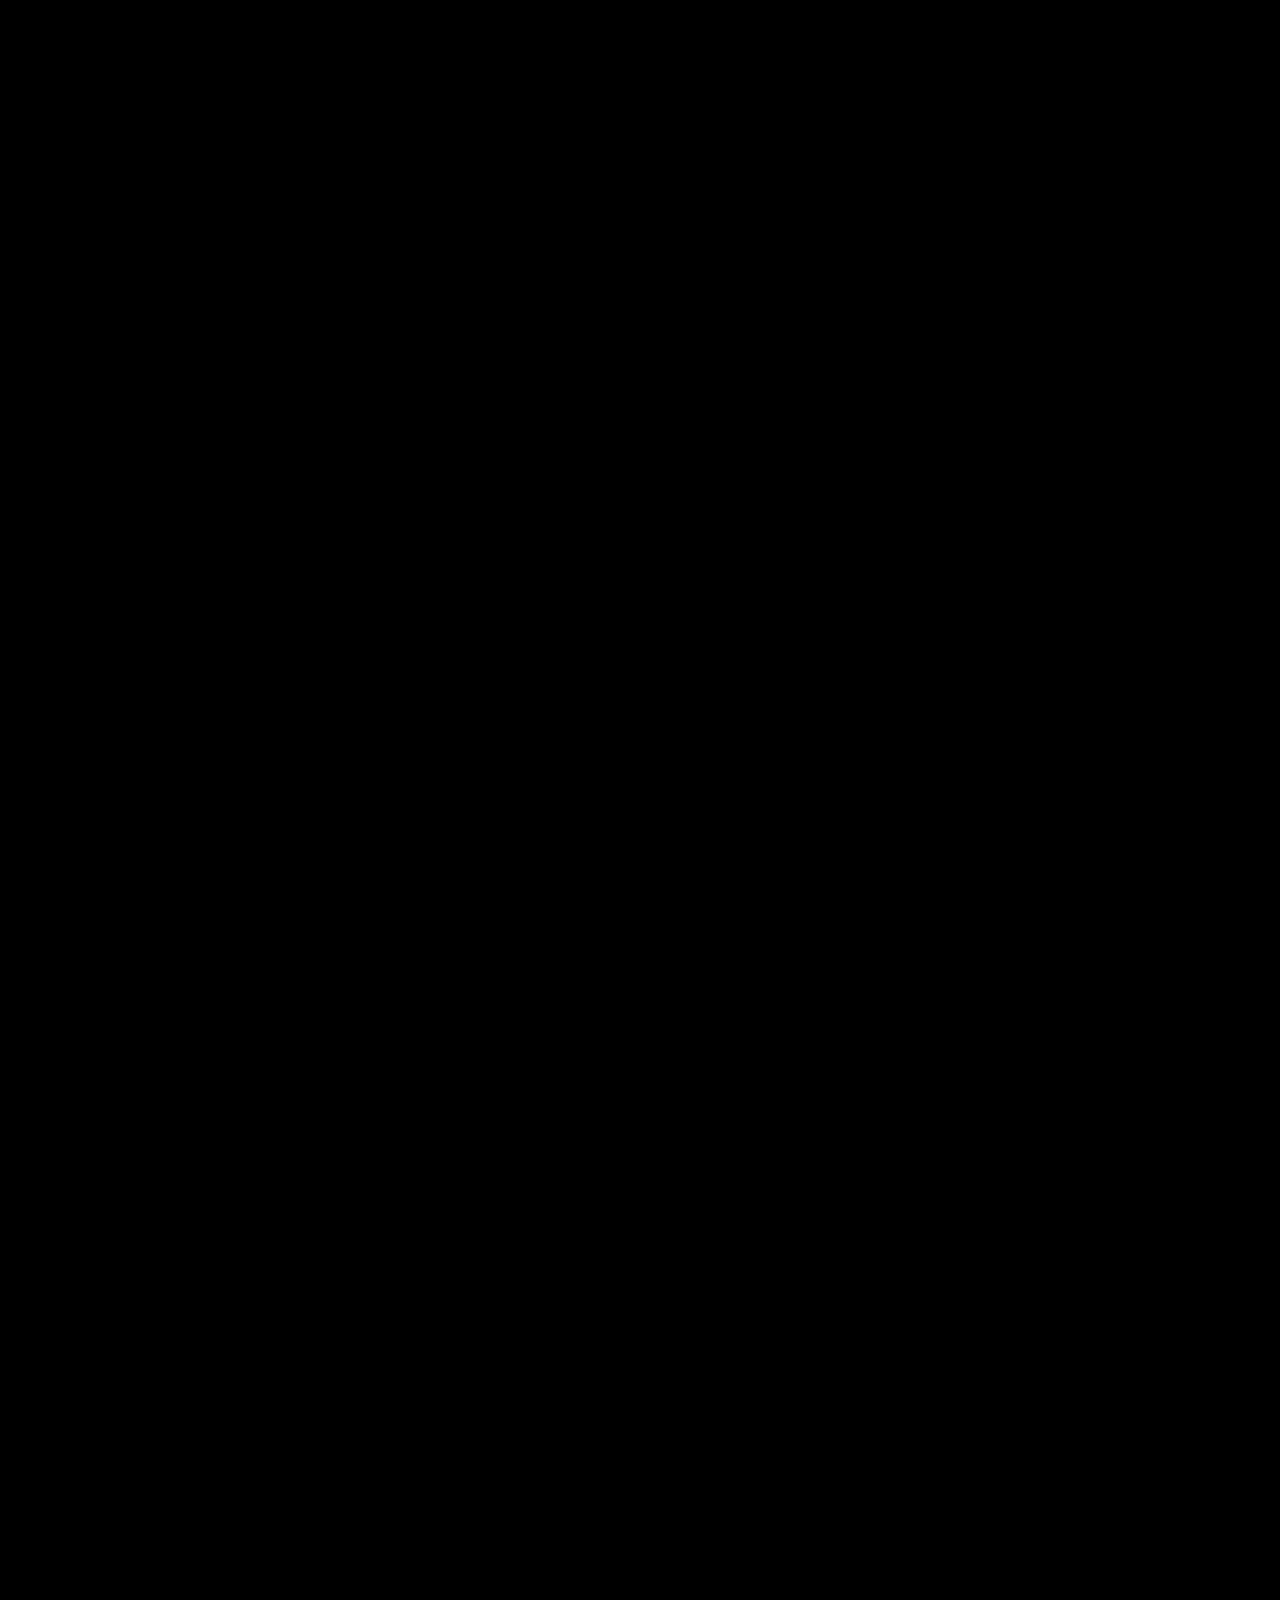
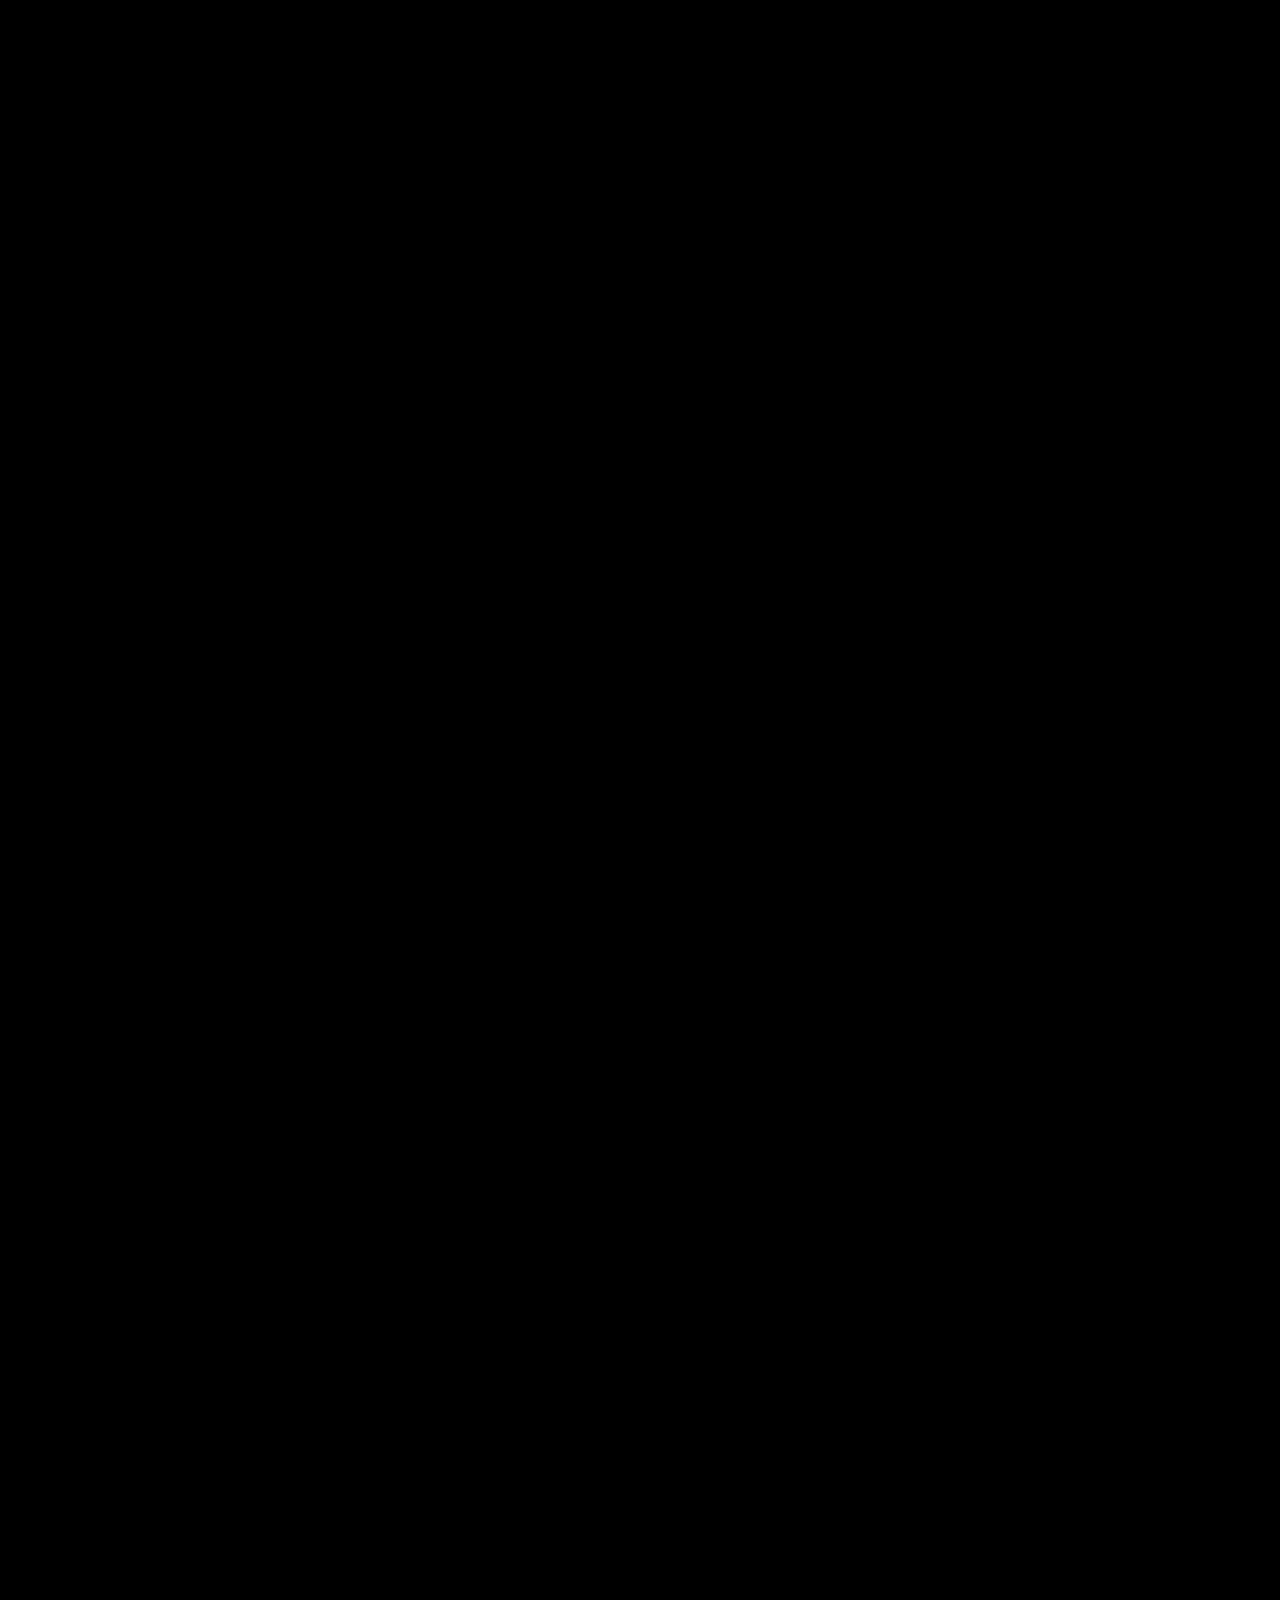
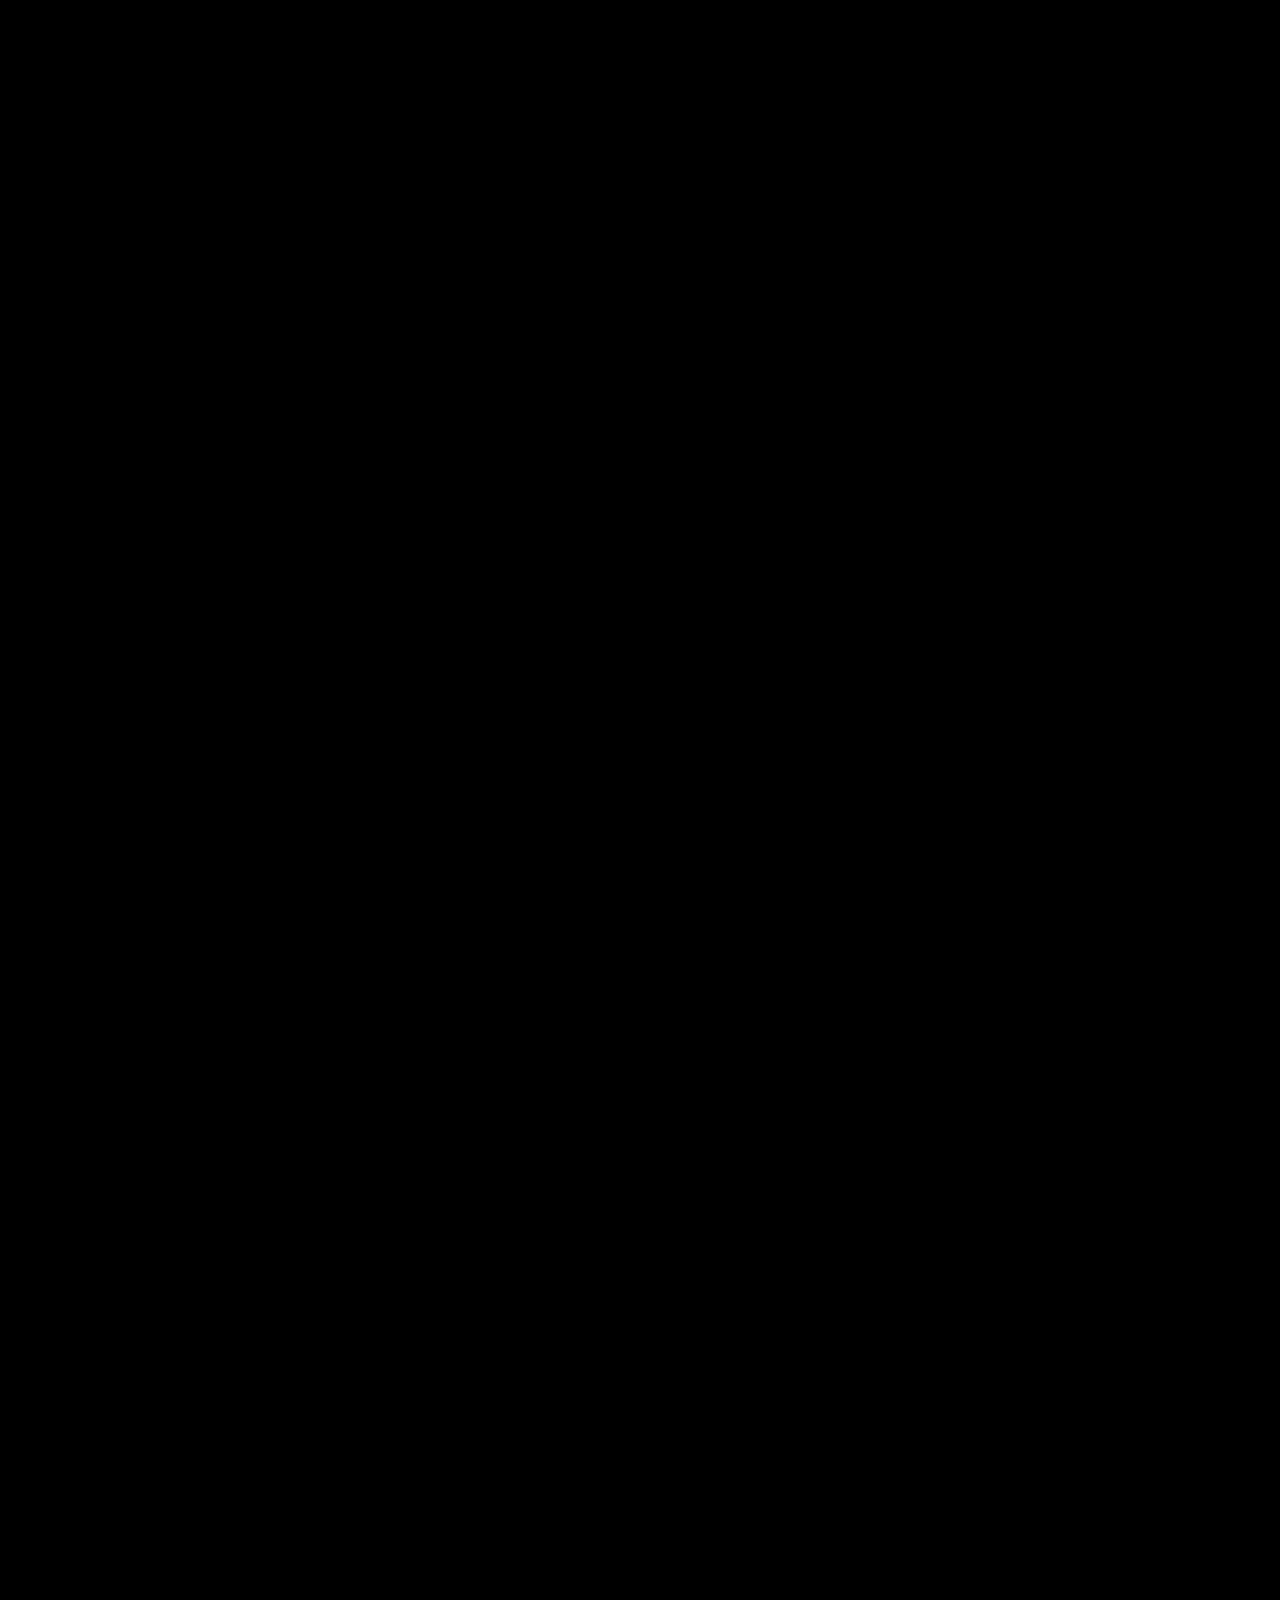
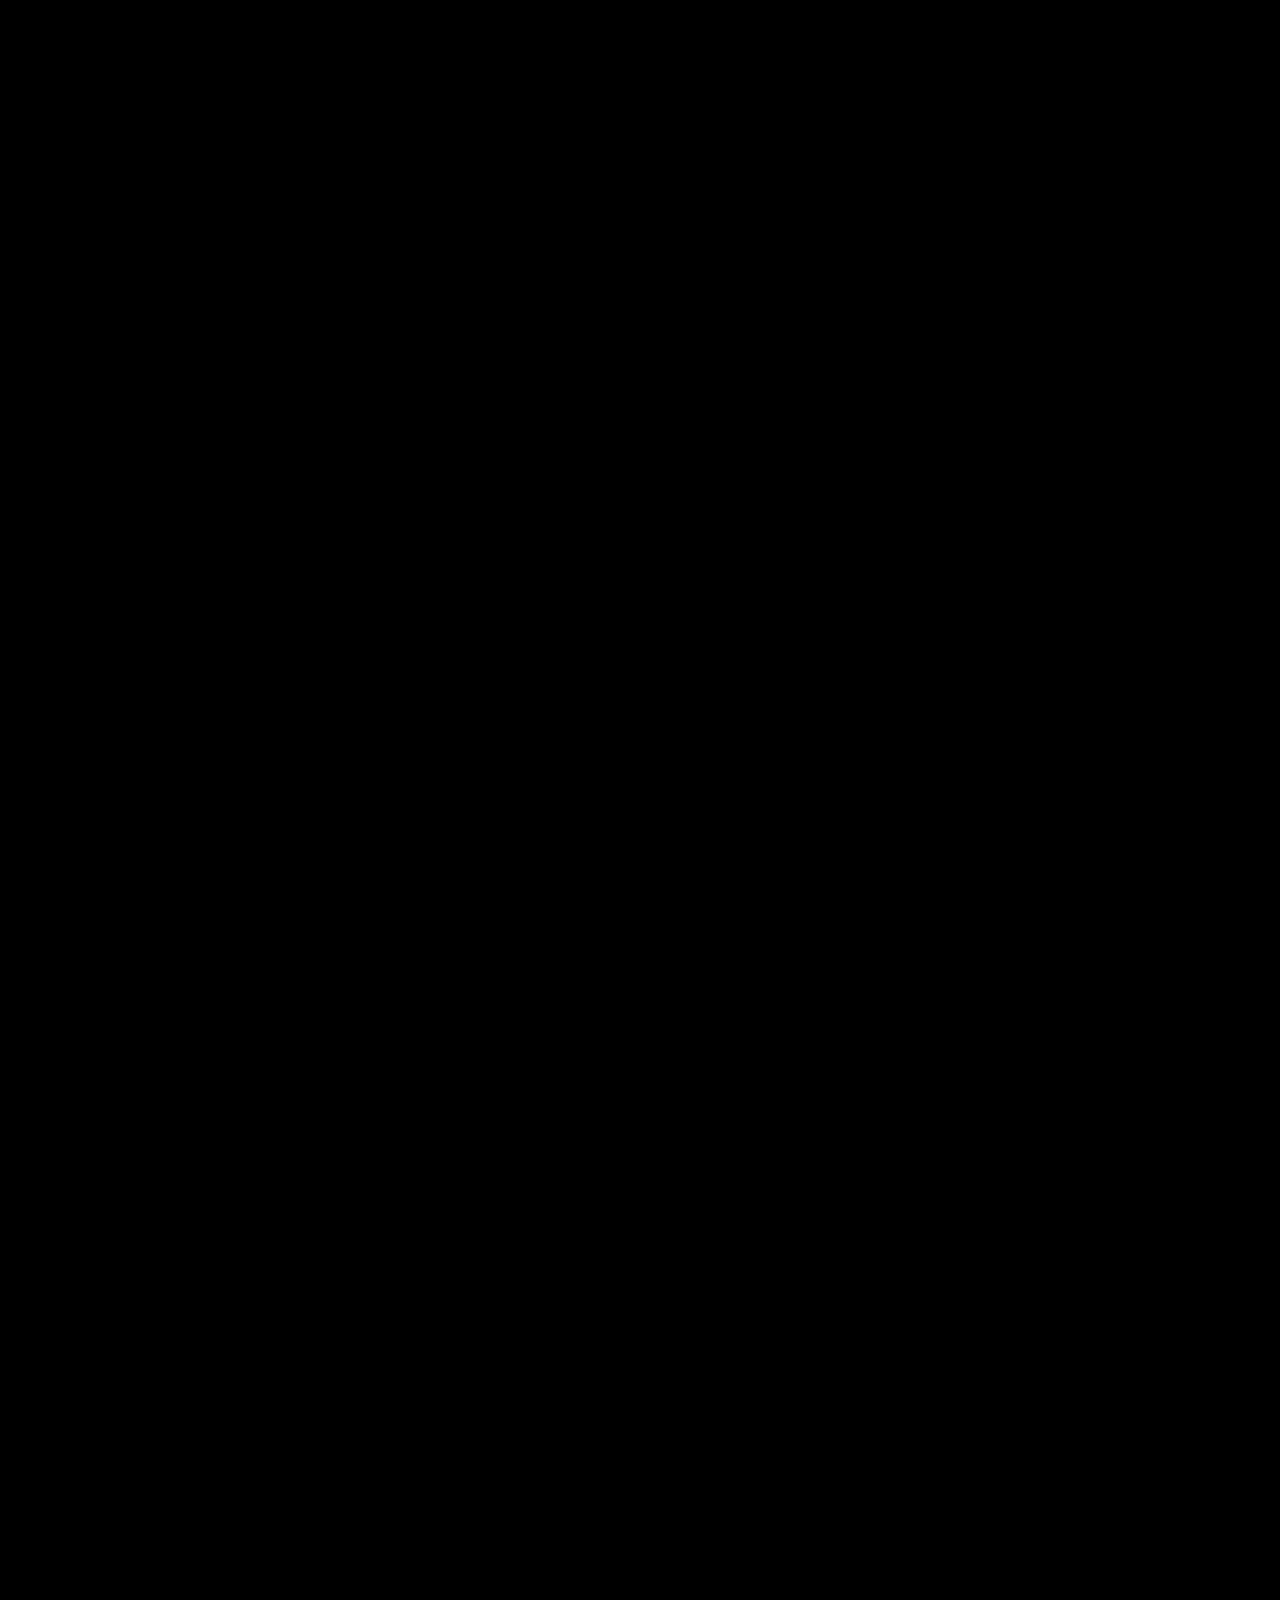
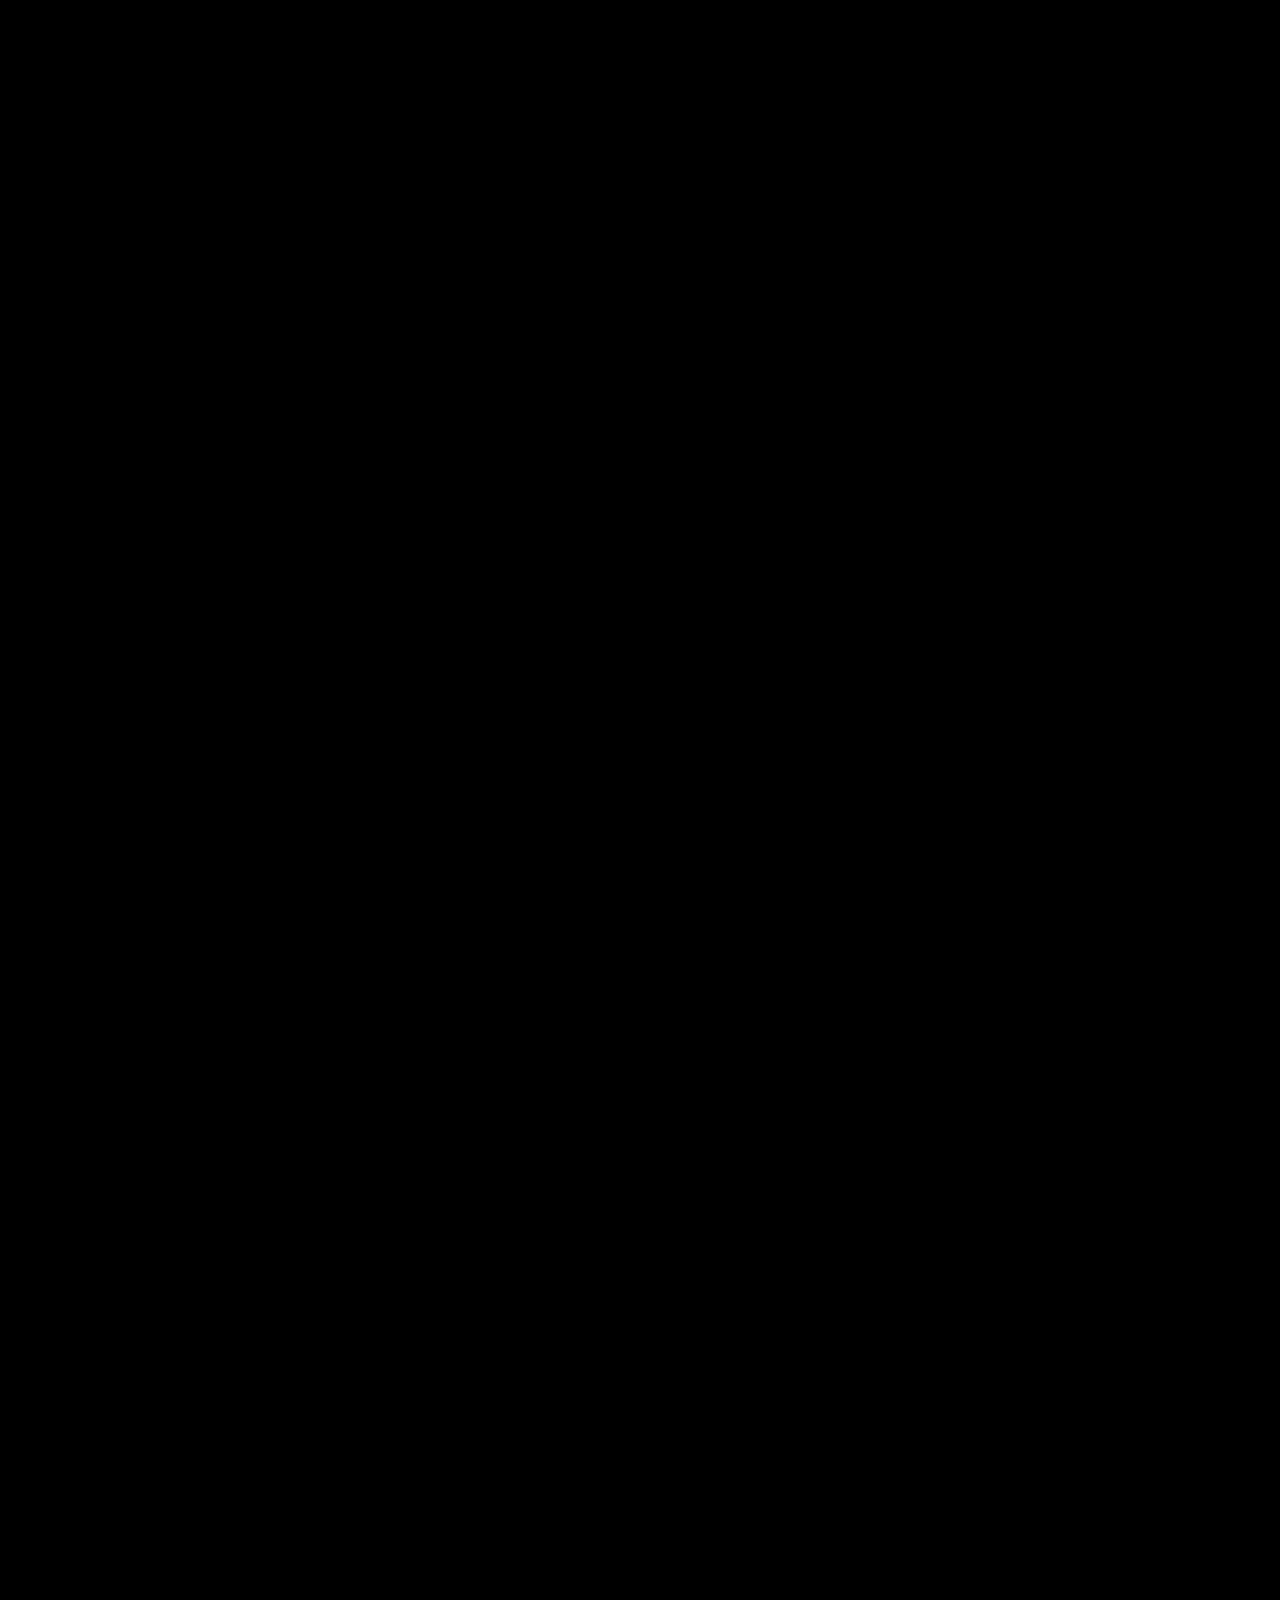
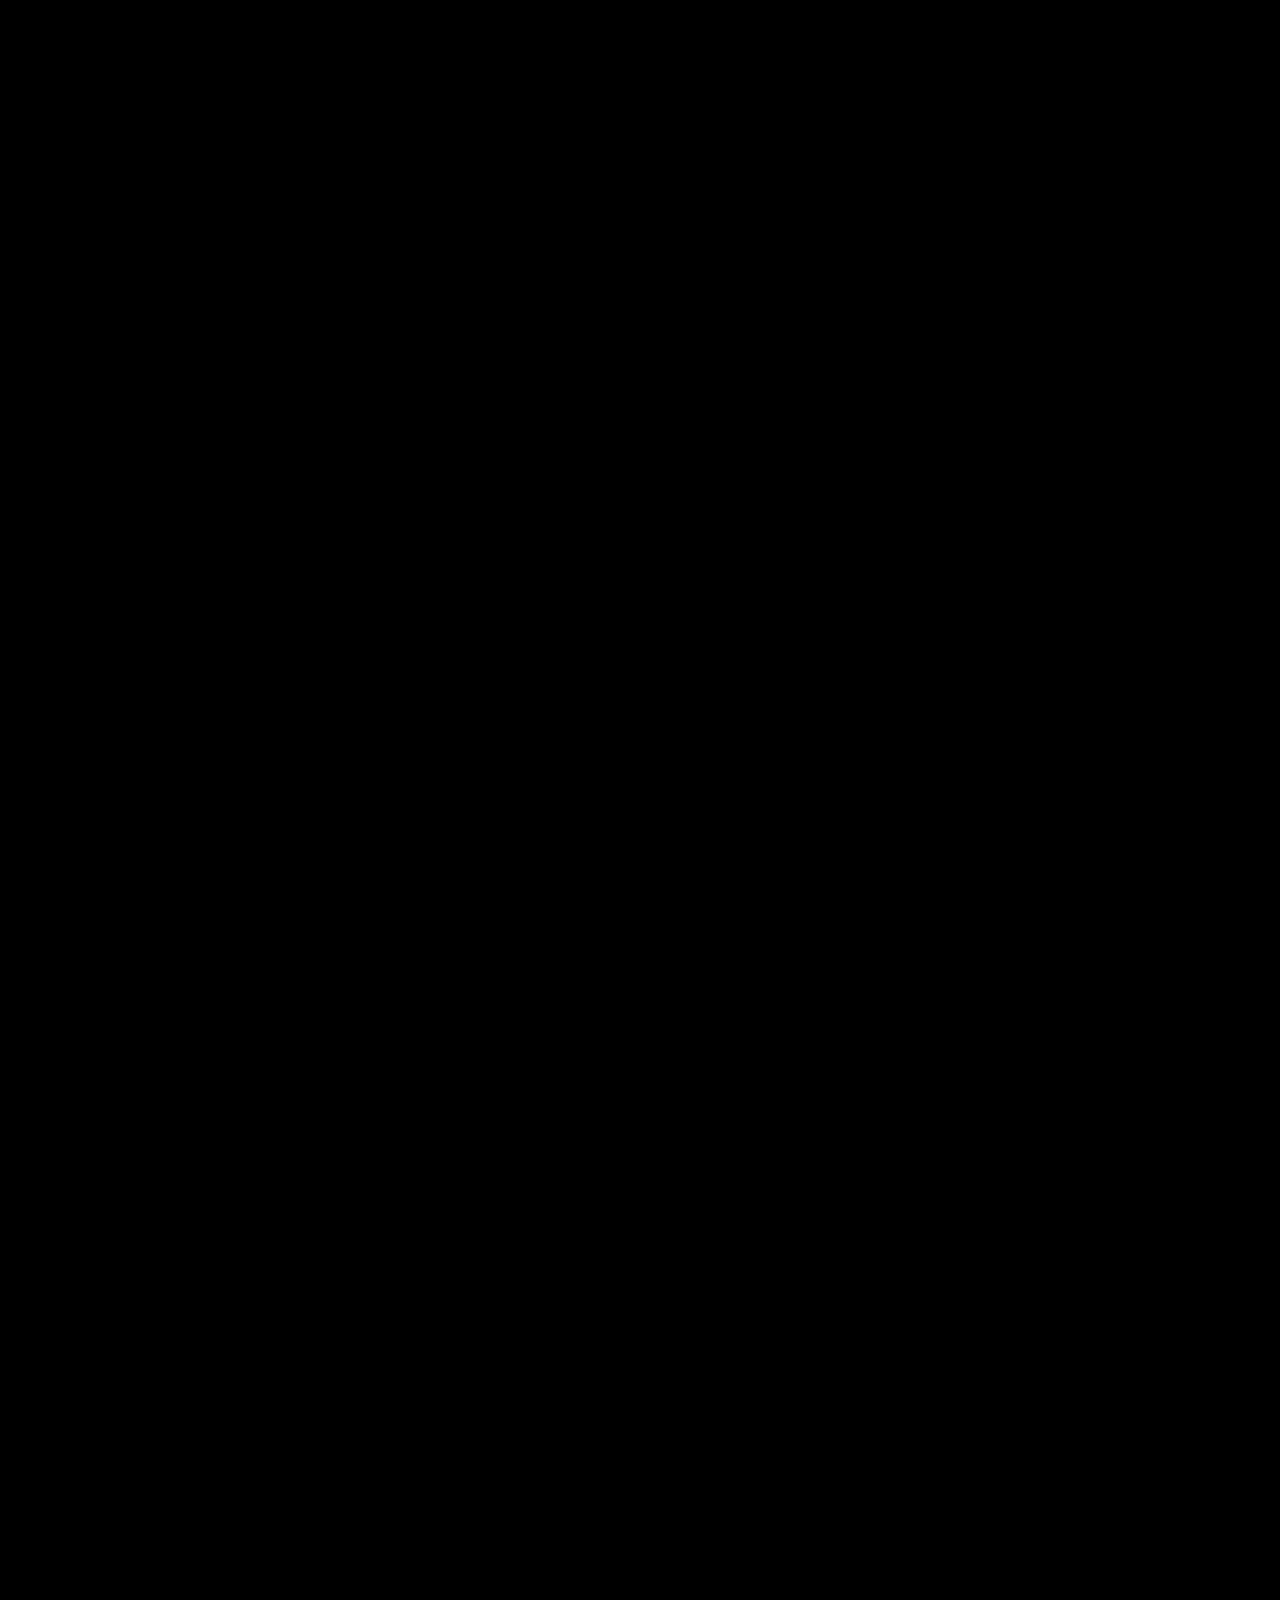
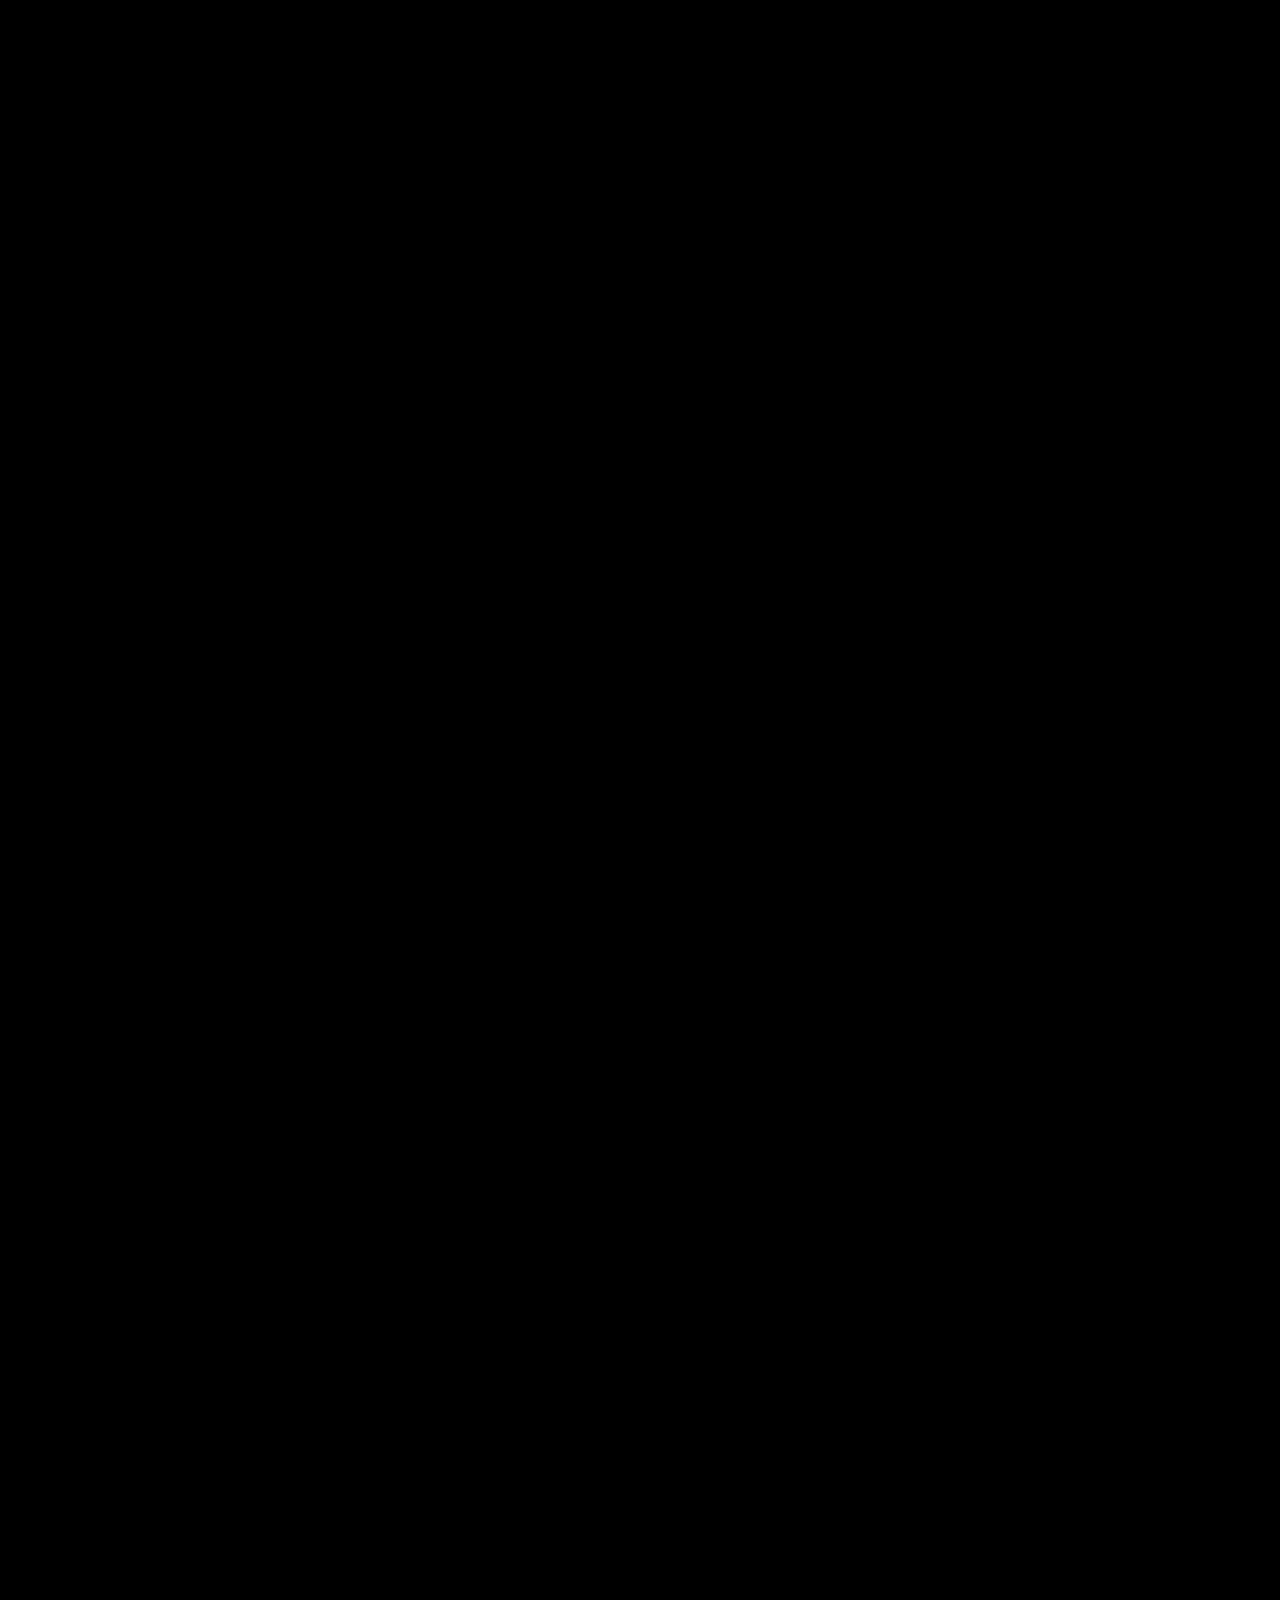
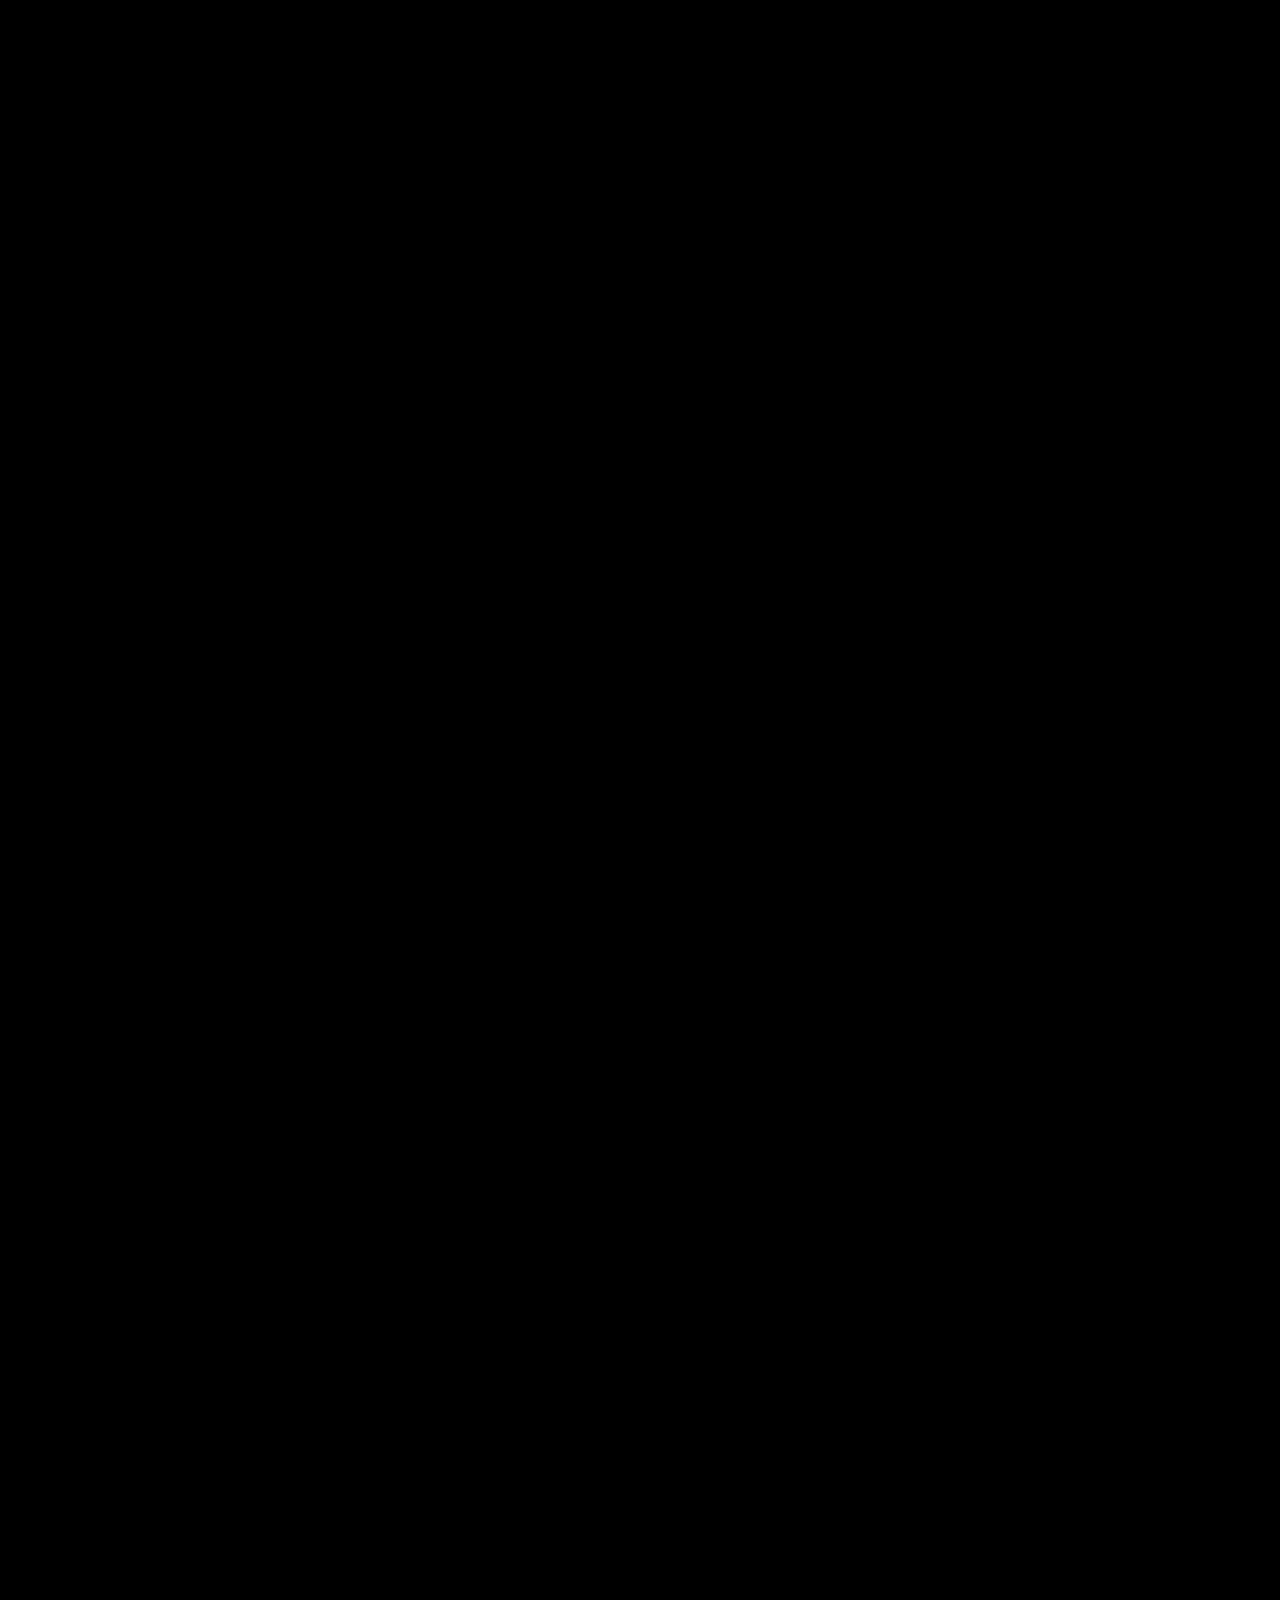
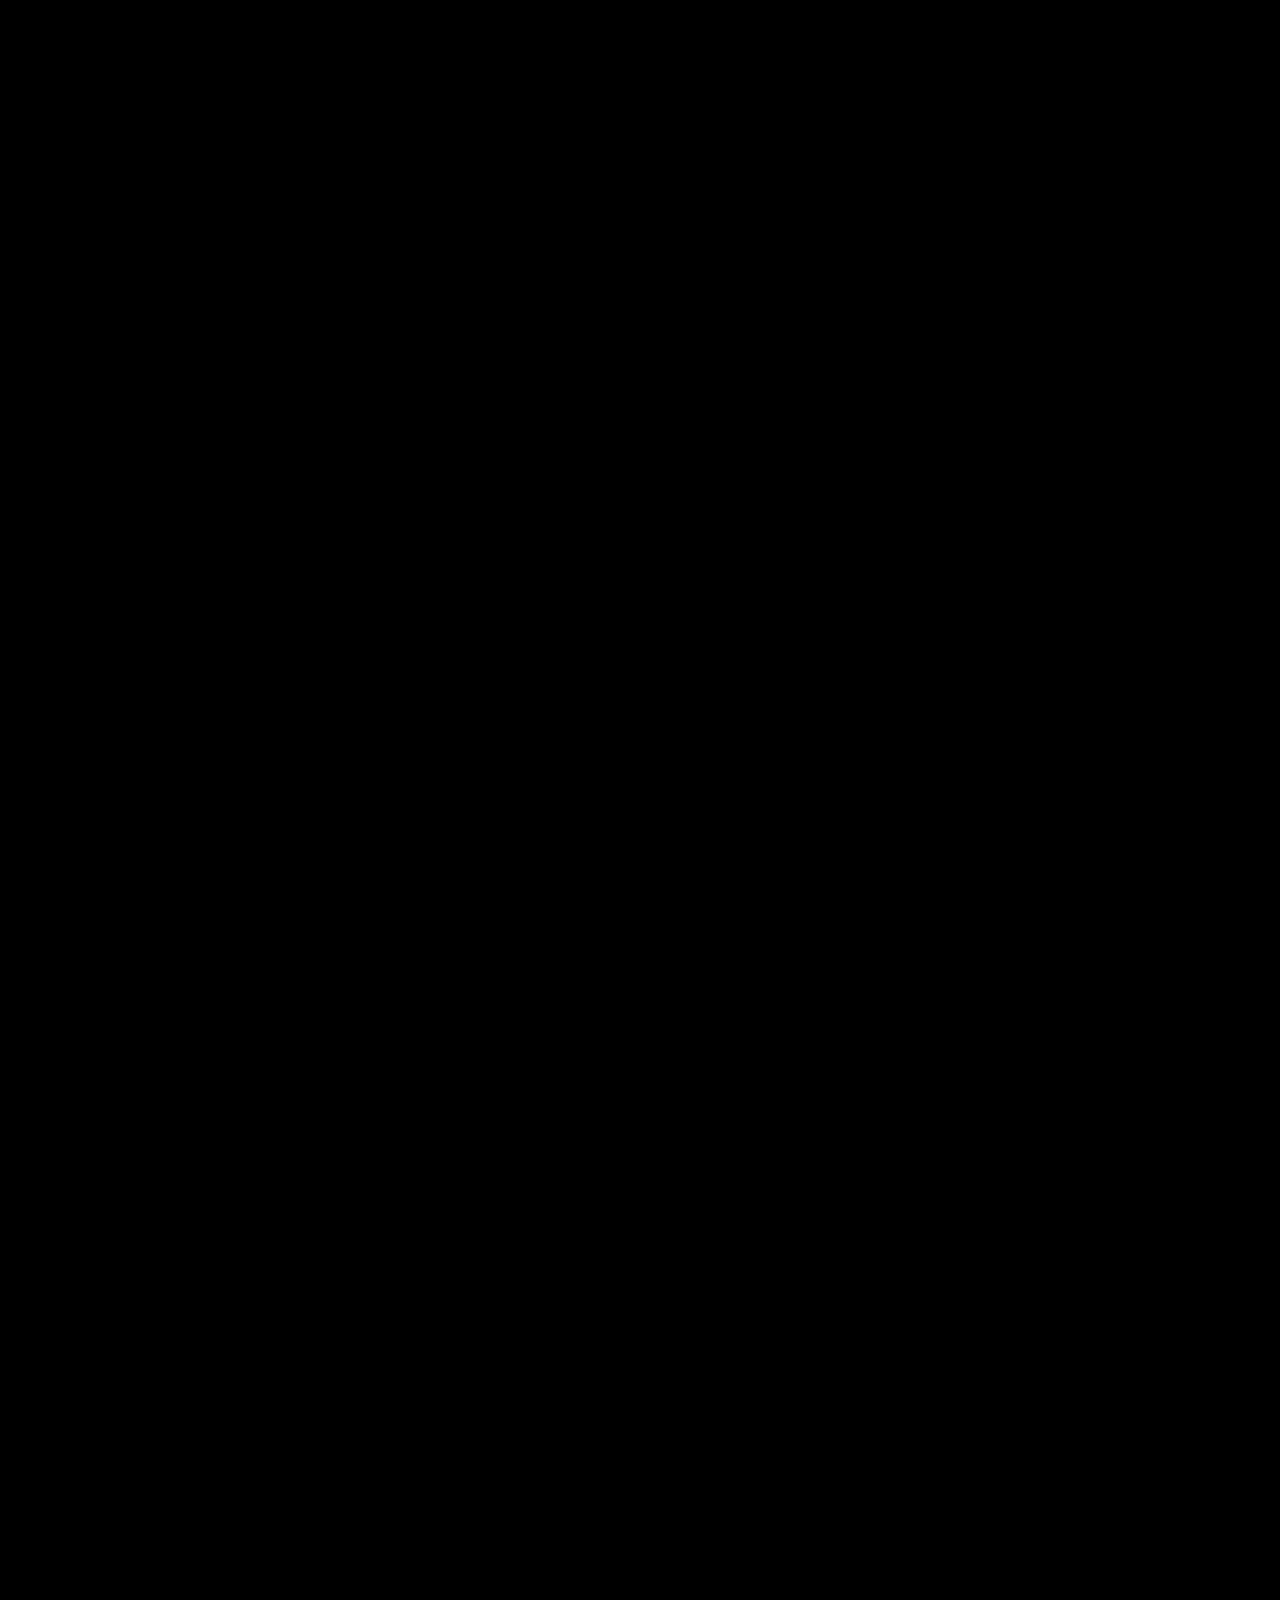
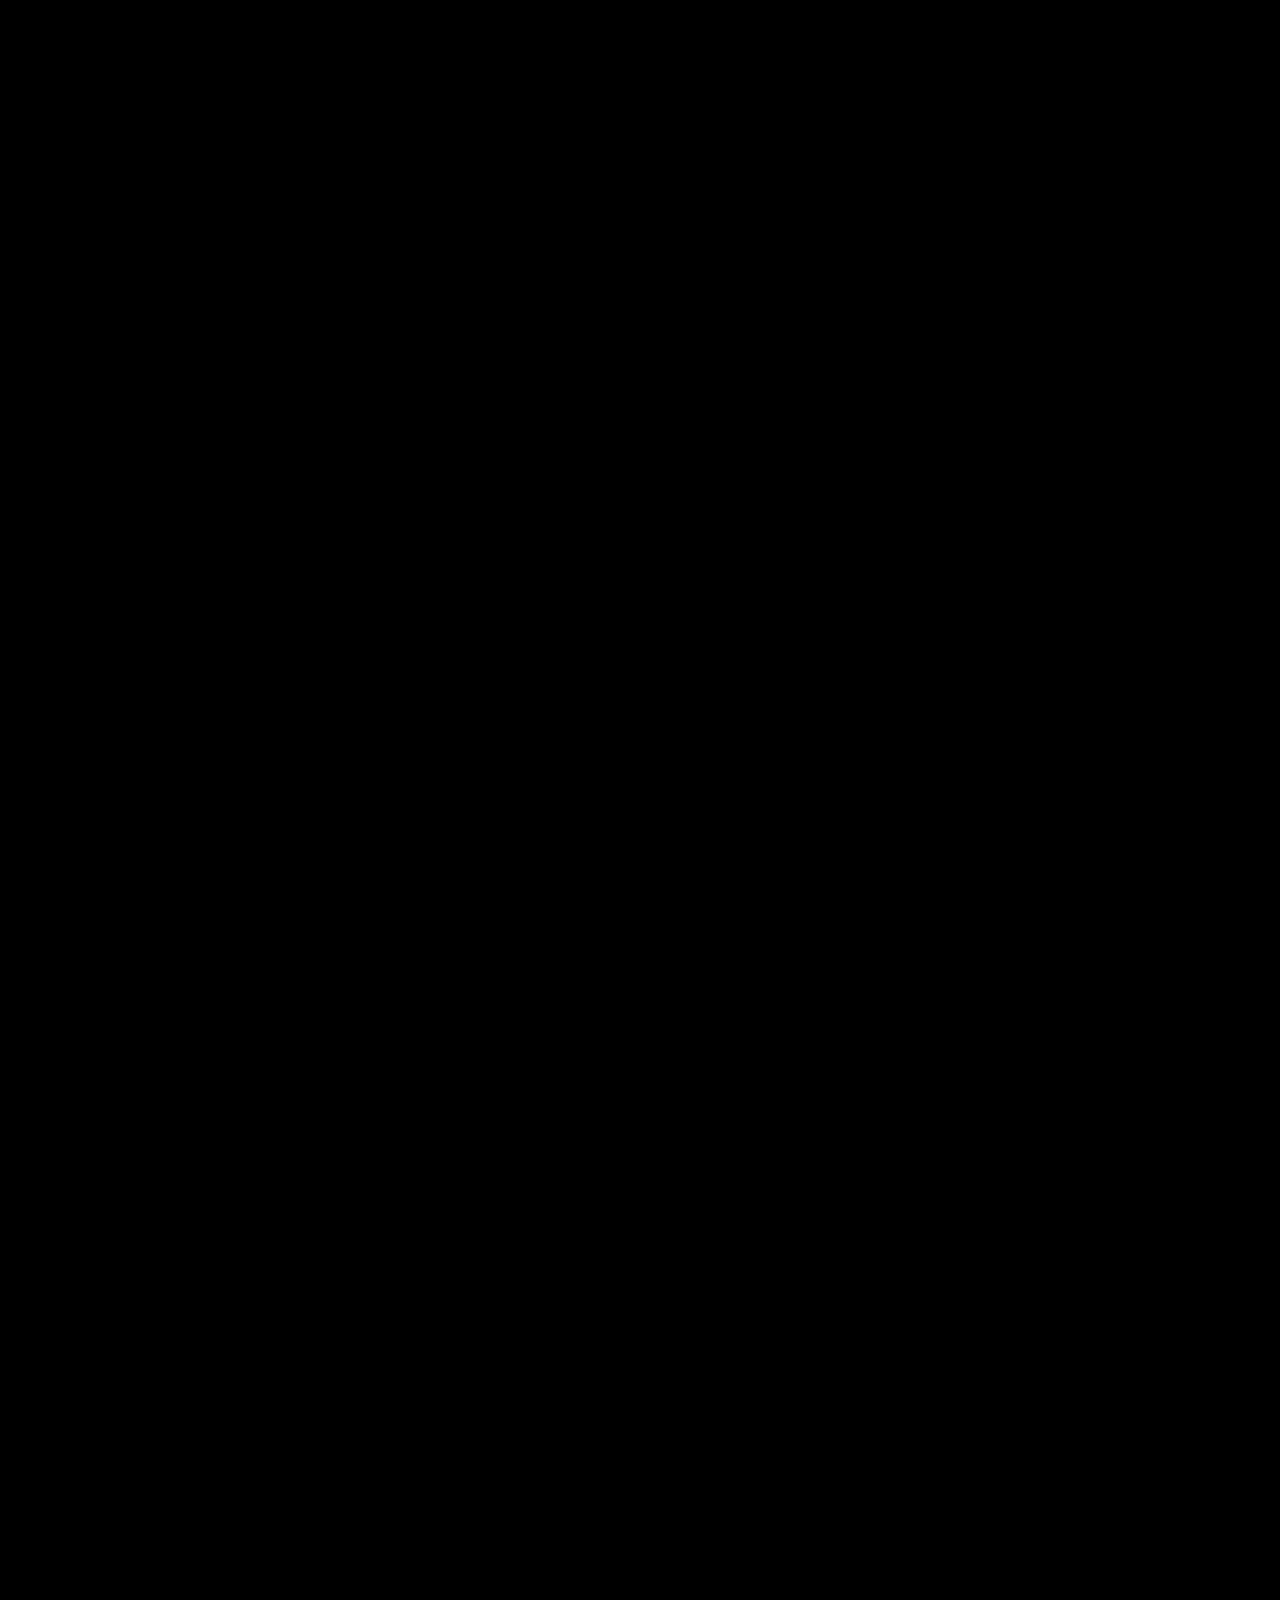
==== index.html @ dabdff07 "Deploy preview from a67775c" ====
<!DOCTYPE html>
<html lang="de">

<head>
    <meta charset="UTF-8">
    <meta name="viewport" content="width=device-width, initial-scale=1.0">
    <meta name="color-scheme" content="light dark">
    <!-- Sofortiger Hintergrund-Style um weißen Bildschirm zu vermeiden -->
    <style id="initial-theme">
        html {
            background-color: #f8f9fa;
            /* Light Mode Default */
        }

        @media (prefers-color-scheme: dark) {
            html {
                background-color: #121212;
                /* Dark Mode */
            }
        }

        html[data-theme="dark"] {
            background-color: #121212;
            /* Explizit Dark Mode */
        }

        html[data-theme="light"] {
            background-color: #f8f9fa;
            /* Explizit Light Mode */
        }

        /* Verberge den Body bis zur vollständigen Ladung, um ein Flackern zu vermeiden */
        body {
            visibility: hidden;
            opacity: 0;
            transition: opacity 0.2s ease;
        }

        html.loaded body {
            visibility: visible;
            opacity: 1;
        }
    </style>
    <title>RENCORET AI - KI-MVPs, Apps &amp; Web-Produkte in 90 Tagen</title>
    <meta name="description"
        content="RENCORET AI entwickelt KI-MVPs, Apps und Web-Produkte für Founder und Mittelstand - von Discovery über Flutter/Firebase/Google-Cloud-Architektur bis Launch in 90 Tagen.">
    <meta name="keywords"
        content="KI MVP, AI MVP, App Entwicklung, Flutter Entwicklung, Firebase, Google Cloud, LangChain, LangGraph, RAG, KI Entwicklung, Web App Entwicklung">
    <meta name="author" content="RENCORET AI">
    <meta name="robots" content="index, follow">

    <!-- Open Graph / Social Media Meta Tags -->
    <meta property="og:title" content="RENCORET AI - KI-MVPs, Apps &amp; Web-Produkte in 90 Tagen">
    <meta property="og:description"
        content="KI-MVPs, Apps und Web-Produkte für Founder und Mittelstand - von Discovery über belastbare Architektur bis Launch in 90 Tagen.">
    <meta property="og:type" content="website">
    <meta property="og:url" content="https://rencoret.eu">
    <meta property="og:image" content="https://rencoret.eu/img/meta/og-image.png">
    <meta property="og:image:type" content="image/png">
    <meta property="og:image:width" content="1200">
    <meta property="og:image:height" content="630">
    <meta property="og:site_name" content="RENCORET AI">
    <meta property="og:locale" content="de_DE">
    <meta property="og:locale:alternate" content="en_US">
    <meta property="og:locale:alternate" content="es_ES">

    <!-- Twitter Card Meta Tags -->
    <meta name="twitter:card" content="summary_large_image">
    <meta name="twitter:title" content="RENCORET AI - KI-MVPs, Apps &amp; Web-Produkte in 90 Tagen">
    <meta name="twitter:description"
        content="KI-MVPs, Apps und Web-Produkte für Founder und Mittelstand - von Discovery über belastbare Architektur bis Launch in 90 Tagen.">
    <meta name="twitter:image" content="https://rencoret.eu/img/meta/og-image.png">

    <link rel="canonical" href="https://rencoret.eu">

    <!-- Hreflang Tags -->
    <link rel="alternate" hreflang="de" href="https://rencoret.eu/">
    <link rel="alternate" hreflang="en" href="https://rencoret.eu/?lang=en">
    <link rel="alternate" hreflang="es" href="https://rencoret.eu/?lang=es">
    <link rel="alternate" hreflang="x-default" href="https://rencoret.eu/">

    <!-- Preconnect Hints -->
    <link rel="preconnect" href="https://fonts.googleapis.com">
    <link rel="preconnect" href="https://fonts.gstatic.com" crossorigin>

    <!-- Structured Data (JSON-LD) -->
    <script type="application/ld+json">
    {
      "@context": "https://schema.org",
      "@graph": [
        {
          "@type": ["Organization", "ProfessionalService"],
          "@id": "https://rencoret.eu/#organization",
          "name": "RENCORET AI",
          "url": "https://rencoret.eu",
          "logo": "https://rencoret.eu/img/logo-extended.svg",
          "image": "https://rencoret.eu/img/meta/og-image.png",
          "description": "RENCORET AI entwickelt KI-MVPs, Apps und Web-Produkte für Founder und Mittelstand - von Discovery über Architektur bis Launch in 90 Tagen.",
          "priceRange": "€€€",
          "address": {
            "@type": "PostalAddress",
            "addressLocality": "Schloß Holte-Stukenbrock",
            "addressRegion": "Nordrhein-Westfalen",
            "postalCode": "33758",
            "addressCountry": "DE"
          },
          "geo": {
            "@type": "GeoCoordinates",
            "latitude": "51.8667",
            "longitude": "8.6167"
          },
          "contactPoint": {
            "@type": "ContactPoint",
            "email": "ricardo@rencoret.dev",
            "contactType": "customer service",
            "availableLanguage": ["German", "English", "Spanish"]
          },
          "sameAs": [
            "https://www.linkedin.com/company/rencoret",
            "https://www.linkedin.com/in/ricardo-rencoret/"
          ],
          "areaServed": {
            "@type": "Place",
            "name": "Europe"
          },
          "knowsLanguage": ["de", "en", "es"],
          "hasOfferCatalog": {
            "@type": "OfferCatalog",
            "name": "App Development Services",
            "itemListElement": [
              {
                "@type": "Offer",
                "itemOffered": {
                  "@type": "Service",
                  "name": "90-Day AI MVP",
                  "description": "KI-MVP-Entwicklung mit App oder Web-App, Backend, KI-Kernfunktion, Deployment, Analytics und Launch-Roadmap."
                }
              },
              {
                "@type": "Offer",
                "itemOffered": {
                  "@type": "Service",
                  "name": "AI Product Discovery Sprint",
                  "description": "Use-Case-Schärfung, MVP-Scope, Risikoanalyse, erste Architektur, Roadmap und Aufwandsschätzung."
                }
              },
              {
                "@type": "Offer",
                "itemOffered": {
                  "@type": "Service",
                  "name": "Scale & Operate",
                  "description": "Betrieb, Monitoring, neue Features, Kostenoptimierung, KI-Qualitätsverbesserung und Vorbereitung auf Skalierung."
                }
              }
            ]
          }
        },
        {
          "@type": "WebSite",
          "@id": "https://rencoret.eu/#website",
          "url": "https://rencoret.eu",
          "name": "RENCORET AI",
          "inLanguage": ["de", "en", "es"],
          "publisher": {
             "@id": "https://rencoret.eu/#organization"
          }
        }
      ]
    }
    </script>

    <!-- Google Consent Mode v2 - MUSS VOR gtag.js kommen -->
    <script>
        window.dataLayer = window.dataLayer || [];
        function gtag() { dataLayer.push(arguments); }

        // Consent default: denied (DSGVO-konform)
        gtag('consent', 'default', {
            'ad_storage': 'denied',
            'ad_user_data': 'denied',
            'ad_personalization': 'denied',
            'analytics_storage': 'denied'
        });
    </script>

    <!-- Critical CSS inline -->
    <style>
        /* Optimierte CSS-Datei - Ungenutzte Stile entfernt */

        /* Critical CSS für Above-the-fold Inhalte */
        :root {
            --primary-color: #948bcf;
            --secondary-color: #121212;
            --accent-color: #ff8c42;
            --light-color: #f8f9fa;
            --dark-color: #0a0a0a;
            --text-color: #f8f9fa;
            --text-light: #b0b0b0;
            --font-main: 'Inter', sans-serif;
            --gradient-start: #ff8c42;
            --gradient-end: #9054f7;
            --gradient-start-rgb: 255, 140, 66;
            --gradient-end-rgb: 144, 84, 247;
            --link-color: #6a5cb8;
            --link-hover-color: #ff8c42;
            /* Light Mode (Standard) */
            --background-color: #f8f9fa;
            --secondary-background: #ffffff;
            --text-color: #212121;
            --text-light: #424242;
            --shadow-color: rgba(0, 0, 0, 0.1);
            --header-background: rgba(255, 255, 255, 0.9);
            --hero-heading-color: #212121;
            --hero-subtext-color: #424242;
            --tagline-color: #555555;
            --logo-invert: 100%;
            --cta-button-text: #ffffff;
            --cta-button-bg: #6a5cb8;
            --oval-opacity: 0.5;
        }

        /* Farbverlauf für Hero-Überschrift "MVP-App" */
        .gradient-text {
            background: linear-gradient(90deg, #6366F1, #EC4899);
            -webkit-background-clip: text;
            background-clip: text;
            -webkit-text-fill-color: transparent;
            color: transparent;
            display: inline-block;
        }

        @media (prefers-color-scheme: dark) {
            :root {
                --background-color: #121212;
                --secondary-background: #1e1e1e;
                --text-color: #f8f9fa;
                --text-light: #b0b0b0;
                --shadow-color: rgba(0, 0, 0, 0.3);
                --header-background: rgba(10, 10, 10, 0.8);
                --hero-heading-color: #f8f9fa;
                --hero-subtext-color: #b0b0b0;
                --tagline-color: #b0b0b0;
                --logo-invert: 0%;
                --cta-button-text: #ffffff;
                --cta-button-bg: #948bcf;
                --oval-opacity: 0.3;
                --link-color: #b69df8;
                --link-hover-color: #ff9c5d;
            }
        }

        html[data-theme="dark"] {
            --background-color: #121212;
            --secondary-background: #1e1e1e;
            --text-color: #f8f9fa;
            --text-light: #b0b0b0;
            --shadow-color: rgba(0, 0, 0, 0.3);
            --header-background: rgba(10, 10, 10, 0.8);
            --hero-heading-color: #f8f9fa;
            --hero-subtext-color: #b0b0b0;
            --tagline-color: #b0b0b0;
            --logo-invert: 0%;
            --cta-button-text: #ffffff;
            --cta-button-bg: #948bcf;
            --oval-opacity: 0.3;
            --link-color: #b69df8;
            --link-hover-color: #ff9c5d;
        }

        html[data-theme="light"] {
            --background-color: #f8f9fa;
            --secondary-background: #ffffff;
            --text-color: #212121;
            --text-light: #424242;
            --shadow-color: rgba(0, 0, 0, 0.1);
            --header-background: rgba(255, 255, 255, 0.9);
            --hero-heading-color: #212121;
            --hero-subtext-color: #424242;
            --tagline-color: #555555;
            --logo-invert: 100%;
            --cta-button-text: #ffffff;
            --cta-button-bg: #6a5cb8;
            --oval-opacity: 0.5;
            --link-color: #6a5cb8;
            --link-hover-color: #ff8c42;
            /* Explizite Gradient-Farben, die mit dem Dark-Modus übereinstimmen */
            --gradient-start: #ff8c42;
            --gradient-end: #9054f7;
        }

        * {
            margin: 0;
            padding: 0;
            box-sizing: border-box;
        }

        /* Globaler Schutz gegen horizontalen Overflow, ohne Desktop-Scroll zu blockieren */
        html,
        body {
            max-width: 100% !important;
            overflow-x: hidden !important;
            width: 100% !important;
            margin: 0 !important;
            padding: 0 !important;
            scrollbar-width: auto;
            -ms-overflow-style: auto;
        }

        html {
            overflow-y: auto !important;
        }

        body {
            overflow-x: hidden !important;
            overflow-y: visible !important;
        }

        html::-webkit-scrollbar,
        body::-webkit-scrollbar {
            display: initial;
            width: initial;
            background: initial;
        }

        html {
            scroll-behavior: smooth;
        }

        body {
            font-family: var(--font-main);
            line-height: 1.6;
            background-color: var(--background-color);
            color: var(--text-color);
            transition: background-color 0.5s ease, color 0.5s ease;
        }

        /* Sicherstellen, dass Sektionen nicht breiter als der Viewport sind */
        section {
            max-width: 100vw;
            overflow-x: hidden;
        }

        .container {
            width: 100%;
            max-width: 1200px;
            margin: 0 auto;
            padding: 0 20px;
        }

        header {
            background-color: var(--header-background);
            padding: 20px 0;
            box-shadow: 0 2px 10px var(--shadow-color);
            position: fixed;
            top: 0;
            left: 0;
            width: 100%;
            z-index: 1000;
            backdrop-filter: blur(10px);
            overflow: hidden;
            /* Verhindert Scrollbars im Header */
        }

        header .container {
            display: flex;
            justify-content: space-between;
            align-items: center;
            gap: 20px;
        }

        .logo {
            display: flex;
            align-items: center;
        }

        .logo a {
            color: var(--light-color);
            text-decoration: none;
            display: block;
        }

        .logo-svg {
            width: 220px;
            height: 75px;
            display: block;
            transition: filter 0.5s ease;
        }

        /* Ensure logo maintains proper size */
        .logo {
            flex-shrink: 0;
        }

        .logo a {
            display: block;
            width: 220px;
            height: 75px;
        }

        /* Logo-Anzeige - Nur das Dark-Mode-Logo anzeigen */
        .light-mode-logo {
            display: none !important;
            /* Nie anzeigen, da wir nur Dark Mode verwenden */
        }

        .dark-mode-logo {
            display: block !important;
            /* Immer anzeigen, da wir nur Dark Mode verwenden */
        }

        /* Dark Mode (System-Einstellung) Erkennung komplett entfernt */

        /* Explizite Theme-Einstellungen - nur Dark Mode beibehalten */
        html[data-theme="dark"] .light-mode-logo {
            display: none !important;
        }

        html[data-theme="dark"] .dark-mode-logo {
            display: block !important;
        }

        /* Light Mode CSS-Regeln komplett entfernt */

        nav {
            display: flex;
            align-items: center;
            gap: 20px;
            flex-shrink: 0;
        }

        nav ul {
            display: flex;
            list-style: none;
        }

        nav ul li {
            margin-left: 30px;
        }

        nav ul li a {
            color: var(--text-color);
            font-weight: 500;
            text-transform: uppercase;
            font-size: 0.9rem;
            letter-spacing: 1px;
            transition: color 0.3s ease;
            text-decoration: none;
            border-bottom: none;
        }

        nav ul li a:hover,
        nav ul li a[aria-current="page"] {
            color: var(--primary-color);
        }

        .hero {
            background-color: var(--secondary-background);
            color: var(--text-color);
            text-align: center;
            padding: 0 0 120px;
            position: relative;
            overflow: hidden;
            min-height: 100vh;
            display: flex;
            align-items: center;
            justify-content: center;
        }

        .hero-heading {
            font-size: 3rem;
            margin-bottom: 20px;
            font-weight: 700;
            color: var(--hero-heading-color);
            position: relative;
            z-index: 10;
        }

        .hero p {
            font-size: 1.5rem;
            margin-bottom: 40px;
            color: var(--hero-subtext-color);
            position: relative;
            z-index: 10;
        }

        .cta-button {
            display: inline-block;
            background-color: var(--cta-button-bg);
            color: var(--cta-button-text);
            padding: 15px 30px;
            border-radius: 30px;
            font-weight: 700;
            text-transform: uppercase;
            letter-spacing: 1px;
            position: relative;
            overflow: hidden;
            z-index: 10;
            transition: transform 0.3s ease, box-shadow 0.3s ease;
        }

        .cta-button:hover {
            transform: translateY(-3px);
            box-shadow: 0 10px 20px rgba(0, 0, 0, 0.2);
        }

        @media (max-width: 768px) {
            header .container {
                flex-direction: column;
                gap: 15px;
            }

            nav {
                margin-top: 0;
                width: 100%;
                justify-content: center;
                flex-wrap: wrap;
            }

            nav ul {
                justify-content: center;
                flex-wrap: wrap;
                margin-right: 10px;
            }

            nav ul li {
                margin: 0 10px 5px;
            }

            .hero-heading {
                font-size: 2.5rem;
            }

            /* Header-Anpassungen für Tablets */
            header {
                overflow: hidden;
            }

            nav {
                width: 100%;
                overflow: visible;
            }
        }

        @media (max-width: 576px) {

            /* Nur overflow-y verhindern, overflow-x erlauben für Menü */
            header {
                max-height: none;
                /* Verhindert Höhenbegrenzung */
            }

            /* Logo-Anpassungen für kleinere Bildschirme */
            .logo-svg {
                width: 200px;
                /* Größeres Logo (vorher 180px) */
                height: 70px;
                /* Höhere Höhe (vorher 60px) */
            }

            .logo a {
                width: 200px;
                height: 70px;
            }

            header .container {
                width: 100%;
                padding: 0 15px;
                max-height: none;
                /* Verhindert Höhenbegrenzung */
            }

            nav {
                width: 100%;
                overflow: visible;
                flex-direction: column;
                align-items: center;
            }

            nav ul {
                flex-wrap: wrap;
                justify-content: center;
                width: 100%;
                overflow: visible;
                padding-bottom: 5px;
                /* Extra Platz am unteren Rand */
                margin-bottom: 10px;
            }

            nav ul li {
                margin: 5px 8px;
            }

            .hero-heading {
                font-size: 2rem;
            }

            .container {
                padding: 0 15px;
            }

            section {
                padding-left: 0;
                padding-right: 0;
            }
        }

        /* Theme Toggle Button Styling */
        .theme-toggle-container {
            position: fixed;
            bottom: 20px;
            right: 20px;
            z-index: 1000;
            width: 50px;
            height: 50px;
            overflow: visible;
            pointer-events: auto;
            margin: 0;
            padding: 0;
            box-sizing: content-box;
            background: transparent;
            contain: layout style;
            transform: translateZ(0);
            will-change: transform;
        }

        /* Verhindert, dass Theme-Toggle Button Scrollbars verursacht */
        .theme-toggle {
            position: relative;
            /* Statt fixed, weil Container bereits fixed ist */
            width: 50px;
            height: 50px;
            border-radius: 50%;
            background-color: var(--primary-color);
            color: #ffffff;
            display: flex;
            align-items: center;
            justify-content: center;
            border: none;
            cursor: pointer;
            box-shadow: 0 2px 10px var(--shadow-color);
            transition: background-color 0.3s ease;
            margin: 0;
            /* Entfernt unerwünschte Margins */
            padding: 0;
            /* Entfernt unerwünschte Paddings */
            transform: translateZ(0);
            /* Hardware-Beschleunigung */
            will-change: transform;
            /* Optimiert Rendering */
            contain: layout style;
            /* Verbessert Performance */
        }

        .theme-toggle:hover {
            background-color: var(--accent-color);
        }

        /* Projekt-Karten Styling */
        .project-logo {
            margin-bottom: 20px;
            text-align: center;
        }

        .project-logo img {
            max-width: 180px;
            height: auto;
            border-radius: 12px;
            box-shadow: 0 4px 10px rgba(0, 0, 0, 0.1);
            transition: transform 0.3s ease;
        }

        .project-logo img:hover {
            transform: scale(1.05);
        }



        /* Neon-Tags für Projekttechnologien */
        .project-tags {
            display: flex;
            flex-wrap: wrap;
            gap: 10px;
            margin-top: 25px;
            justify-content: center;
        }

        .tag {
            position: relative;
            padding: 8px 16px;
            border-radius: 30px;
            font-size: 0.85rem;
            font-weight: 600;
            text-transform: uppercase;
            letter-spacing: 0.5px;
            display: inline-block;
            color: white;
            background: rgba(255, 255, 255, 0.1);
            backdrop-filter: blur(8px);
            -webkit-backdrop-filter: blur(8px);
            border: 1px solid rgba(255, 255, 255, 0.15);
            transition: all 0.3s ease;
            overflow: hidden;
            z-index: 1;
        }

        .tag::before {
            content: '';
            position: absolute;
            top: 0;
            left: 0;
            width: 100%;
            height: 100%;
            background: linear-gradient(135deg, var(--gradient-start), var(--gradient-end));
            opacity: 0.7;
            z-index: -1;
        }

        html[data-theme="dark"] .tag {
            box-shadow: 0 0 15px rgba(255, 140, 66, 0.35), 0 0 30px rgba(144, 84, 247, 0.25);
        }

        html[data-theme="light"] .tag {
            box-shadow: 0 0 12px rgba(255, 140, 66, 0.25), 0 0 24px rgba(144, 84, 247, 0.15);
        }

        .tag:hover {
            transform: translateY(-3px);
        }

        html[data-theme="dark"] .tag:hover {
            box-shadow: 0 0 20px rgba(255, 140, 66, 0.5), 0 0 40px rgba(144, 84, 247, 0.4);
        }

        html[data-theme="light"] .tag:hover {
            box-shadow: 0 0 15px rgba(255, 140, 66, 0.4), 0 0 30px rgba(144, 84, 247, 0.3);
        }

        /* Logo-spezifische Styles */
        html[data-theme="dark"] .project-logo img[src*="ikigami"] {
            background-color: white;
            border-radius: 12px;
            padding: 12px;
            box-shadow: 0 0 25px rgba(255, 255, 255, 0.4);
            filter: brightness(1.5) contrast(1.2);
        }

        .project-logo img[src*="intown_logo"] {
            max-height: 80px;
            width: auto;
        }

        html[data-theme="light"] .project-logo img[src*="intown_logo"] {
            background-color: #fe0d40;
            border-radius: 12px;
            padding: 10px;
            box-shadow: 0 4px 10px rgba(0, 0, 0, 0.15);
        }

        html[data-theme="dark"] .project-logo img[src*="intown_logo"] {
            background-color: #fe0d40;
            border-radius: 12px;
            padding: 10px;
            box-shadow: 0 0 25px rgba(254, 13, 64, 0.4);
        }

        .project-logo img[src*="lebenszeichen-app"] {
            margin: 10px;
        }

        /* Link-Stile */
        a {
            color: var(--link-color);
            text-decoration: underline;
            font-weight: 500;
            transition: color 0.3s ease;
        }

        a:hover,
        a:focus {
            color: var(--link-hover-color);
            text-decoration: underline;
        }

        .form-group a {
            color: var(--link-color);
            text-decoration: underline;
            font-weight: 600;
            border-bottom: 1px solid var(--link-color);
            padding-bottom: 1px;
        }

        .form-group a:hover,
        .form-group a:focus {
            color: var(--link-hover-color);
            border-bottom-color: var(--link-hover-color);
        }



        /* Animierte Hintergrundform (oval-shape Klassen im Gebrauch) */
        .hero .oval-shapes {
            position: absolute;
            top: 0;
            left: 0;
            width: 100%;
            height: 100%;
            z-index: 2;
            overflow: hidden;
        }

        .hero .oval-shape {
            position: absolute;
            border-radius: 50%;
            background: linear-gradient(45deg, var(--gradient-start), var(--gradient-end));
            opacity: var(--oval-opacity);
            filter: blur(30px);
            will-change: transform;
        }

        .hero .oval-shape:nth-child(1) {
            width: 40vmin;
            height: 25vmin;
            top: 25%;
            left: 60%;
        }

        .hero .oval-shape:nth-child(2) {
            width: 35vmin;
            height: 20vmin;
            top: 60%;
            left: 30%;
        }

        .hero .oval-shape:nth-child(3) {
            width: 25vmin;
            height: 35vmin;
            top: 40%;
            left: 45%;
        }

        /* Tagline-Element im Hero-Bereich */
        .hero .tagline {
            font-size: 0.9rem;
            text-transform: uppercase;
            letter-spacing: 3px;
            margin-top: 40px;
            color: var(--tagline-color);
            font-weight: 400;
        }

        /* Kundenlogos-Bereich Styling */
        .client-logos {
            padding: 40px 0;
            background-color: var(--secondary-background);
            overflow: hidden;
            /* Verhindert horizontales Scrollen */
        }

        .client-logos h3 {
            text-align: center;
            margin-bottom: 30px;
            font-size: 1.5rem;
            color: var(--text-color);
        }

        .logo-slider-container {
            position: relative;
            max-width: 100%;
            overflow: hidden;
            /* Verhindert horizontales Scrollen */
        }

        .logo-slider {
            display: flex;
            align-items: center;
            justify-content: space-around;
            flex-wrap: wrap;
            /* Erlaubt Umbruch auf mobilen Geräten */
            gap: 20px;
            padding: 10px 0;
        }

        .logo-container {
            padding: 15px;
            text-align: center;
            min-width: 120px;
            /* Mindestbreite für Logos */
            max-width: 180px;
            /* Maximale Breite für Logos */
        }

        .logo-container img {
            max-width: 100%;
            height: auto;
            object-fit: contain;
            filter: grayscale(1) opacity(0.7);
            transition: filter 0.3s ease, transform 0.3s ease;
        }

        .logo-container img:hover {
            filter: grayscale(0) opacity(1);
            transform: scale(1.05);
        }

        @media (max-width: 768px) {
            .logo-slider {
                justify-content: center;
            }

            .logo-container {
                padding: 10px;
                min-width: 100px;
            }
        }

        @media (max-width: 576px) {
            .client-logos {
                padding: 30px 0;
            }

            .logo-container {
                min-width: 80px;
                max-width: 120px;
            }
        }


        /* Beim Scrollen zur Ankerposition */
        html {
            scroll-padding-top: 150px;
            /* Extra Platz für den Header */
        }

        /* CEO-Profil Styling */
        .ceo-profile {
            display: flex;
            align-items: center;
            margin-bottom: 30px;
            background-color: var(--secondary-background);
            border-radius: 16px;
            padding: 20px;
            box-shadow: 0 5px 15px var(--shadow-color);
        }

        .ceo-image {
            width: 120px;
            height: 120px;
            border-radius: 60px;
            object-fit: cover;
            margin-right: 20px;
            border: 3px solid var(--primary-color);
            box-shadow: 0 4px 10px rgba(0, 0, 0, 0.15);
        }

        .ceo-details {
            flex: 1;
        }

        .ceo-details h4 {
            font-size: 1.4rem;
            margin-bottom: 5px;
            color: var(--text-color);
            font-weight: 600;
        }

        .ceo-title {
            font-size: 1.1rem;
            color: var(--primary-color);
            font-weight: 500;
            letter-spacing: 1px;
        }

        @media (max-width: 768px) {
            .ceo-profile {
                flex-direction: column;
                text-align: center;
                padding: 15px;
            }

            .ceo-image {
                margin-right: 0;
                margin-bottom: 15px;
            }
        }

        /* Neues Kontakt-Container Layout */
        .contact-container {
            display: flex;
            flex-wrap: wrap;
            gap: 30px;
            margin-bottom: 40px;
            margin-top: 30px;
        }

        .ceo-profile-container {
            flex: 1;
            min-width: 300px;
            display: flex;
            flex-direction: column;
            justify-content: flex-start;
            align-items: stretch;
        }

        .contact-form {
            flex: 2;
            min-width: 300px;
        }

        .ceo-profile {
            display: flex;
            align-items: center;
            background-color: var(--secondary-background);
            border-radius: 16px;
            padding: 20px;
            box-shadow: 0 5px 15px var(--shadow-color);
            height: auto;
            margin-top: 0;
        }

        .contact-info {
            display: flex;
            flex-wrap: wrap;
            justify-content: space-between;
            gap: 30px;
            border-bottom: 1px solid rgba(150, 150, 150, 0.2);
            padding-bottom: 20px;
            margin-bottom: 10px;
        }

        .contact-info>div {
            flex: 1;
            min-width: 250px;
        }

        @media (max-width: 768px) {
            .ceo-profile {
                flex-direction: column;
                text-align: center;
                padding: 15px;
            }

            .ceo-image {
                margin-right: 0;
                margin-bottom: 15px;
            }

            .contact-container {
                flex-direction: column;
            }

            .ceo-profile-container {
                width: 100%;
            }

            .contact-form {
                width: 100%;
            }
        }

        /* Anpassungen für mobile Geräte - CEO-Profil und Kontaktformular zusammenfassen */
        @media (max-width: 576px) {
            .contact-container {
                flex-direction: column;
            }

            .ceo-profile-container,
            .contact-form {
                width: 100%;
            }

            /* CEO-Profil in Kontaktformular integrieren - nur auf Mobile */
            .ceo-profile {
                border-radius: 16px 16px 0 0;
                margin-bottom: 0;
                box-shadow: 0 5px 15px var(--shadow-color);
            }

            .contact-form {
                border-radius: 0 0 16px 16px;
                margin-top: -1px;
            }

            /* Optionale Verbesserung des visuellen Zusammenhangs */
            .ceo-profile,
            .contact-form {
                border: 1px solid rgba(150, 150, 150, 0.1);
            }
        }
    </style>

    <!-- Asynchrones Laden der CSS-Dateien -->
    <link rel="preload" href="https://fonts.googleapis.com/css2?family=Inter:wght@300;400;500;600;700&display=swap"
        as="style">
    <link rel="preload" href="css/styles.css" as="style">
    <link rel="preload" href="css/theme.css" as="style">

    <link rel="stylesheet" href="https://fonts.googleapis.com/css2?family=Inter:wght@300;400;500;600;700&family=Inter+Tight:wght@500;600;700;800&display=swap">
    <link rel="stylesheet" href="css/styles.css">
    <link rel="stylesheet" href="css/theme.css">
    <link rel="stylesheet" href="css/print.css" media="print">
    <link rel="stylesheet" href="https://s.pageclip.co/v1/pageclip.css">
    <link rel="stylesheet" href="css/custom.css">
    <link rel="stylesheet" href="css/language-selector.css">
    <link rel="stylesheet" href="css/mobile-menu.css?v=dark-apple-20260509-2">
    <link rel="stylesheet" href="css/sections/hero.css?v=dark-apple-20260509-2">
    <link rel="stylesheet" href="css/sections/client-logos.css?v=dark-apple-20260509-2">
    <link rel="stylesheet" href="css/sections/services.css">
    <link rel="stylesheet" href="css/sections/feature-blocks.css?v=dark-apple-20260509-2">
    <link rel="stylesheet" href="css/sections/about.css?v=dark-apple-20260509-2">
    <link rel="stylesheet" href="css/sections/process.css?v=dark-apple-20260509-2">
    <link rel="stylesheet" href="css/sections/trust.css?v=dark-apple-20260509-2">
    <link rel="stylesheet" href="css/sections/projects.css?v=dark-apple-20260509-2">
    <link rel="stylesheet" href="css/sections/testimonials.css?v=dark-apple-20260509-2">
    <link rel="stylesheet" href="css/sections/contact.css?v=dark-apple-20260509-2">
    <link rel="stylesheet" href="css/sections/footer.css">
    <link rel="stylesheet" href="css/cookie-banner.css">
    <link rel="stylesheet" href="css/design-system.css?v=navbar-20260606">
    <link rel="stylesheet" href="css/sections/conversion.css?v=conversion-20260605">

    <!-- Preload-Polyfill für ältere Browser entfernen, da wir nicht mehr preload verwenden -->

    <!-- Favicon -->
    <link rel="icon" type="image/png" sizes="32x32" href="img/favicon/favicon-32x32.png">
    <link rel="icon" type="image/png" sizes="16x16" href="img/favicon/favicon-16x16.png">
    <link rel="apple-touch-icon" sizes="180x180" href="img/favicon/apple-touch-icon.png">
    <link rel="manifest" href="site.webmanifest">

    <!-- Inline-Script für sofortige Theme-Anwendung und Layout-Fixierung -->
    <script>
        (function () {
            // Sofortige Dark-Mode Anwendung - vor allen anderen Skripten ausführen
            // Wir ignorieren den gespeicherten Theme und System-Präferenz
            // und setzen immer Dark Mode als Standard
            document.documentElement.setAttribute('data-theme', 'dark');
            localStorage.setItem('theme', 'dark');

            // Optimierte Darstellung - Body wird erst angezeigt, wenn HTML geladen ist
            document.addEventListener('DOMContentLoaded', function () {
                document.documentElement.classList.add('loaded');
            });

            // Für noch schnellere Anzeige, falls DOMContentLoaded bereits ausgelöst wurde
            if (document.readyState === 'interactive' || document.readyState === 'complete') {
                document.documentElement.classList.add('loaded');
            }
        })();
    </script>

    <!-- Load translations before page load -->
    <script src="js/translations.js?v=dark-apple-20260509-2"></script>

    <!-- Language Selector Script -->
    <script>
        document.addEventListener('DOMContentLoaded', function () {
            // Language selector dropdown functionality
            var languageSelector = document.querySelector('.language-selector');
            var currentLanguage = document.querySelector('.current-language');

            if (languageSelector && currentLanguage) {
                currentLanguage.addEventListener('click', function (e) {
                    e.preventDefault();
                    languageSelector.classList.toggle('active');
                    currentLanguage.setAttribute('aria-expanded', languageSelector.classList.contains('active') ? 'true' : 'false');
                });

                // Close dropdown when clicking outside
                document.addEventListener('click', function (e) {
                    if (!languageSelector.contains(e.target)) {
                        languageSelector.classList.remove('active');
                        currentLanguage.setAttribute('aria-expanded', 'false');
                    }
                });

                document.addEventListener('keydown', function (e) {
                    if (e.key === 'Escape') {
                        languageSelector.classList.remove('active');
                        currentLanguage.setAttribute('aria-expanded', 'false');
                    }
                });
            }

            // Initialize translations
            if (window.languageManager) {
                window.languageManager.updatePageContent();
            }

            // Gemeinsamer Scroll-Lock für Mobile-Menü und Modals
            (function initRencoretScrollLock() {
                if (window.rencoretLockScroll && window.rencoretUnlockScroll) return;

                var lockCount = 0;
                var lockedScrollY = 0;

                window.rencoretLockScroll = function () {
                    lockCount += 1;
                    if (lockCount > 1) return;

                    lockedScrollY = window.scrollY || window.pageYOffset || 0;
                    document.documentElement.classList.add('rencoret-scroll-locked');
                    document.body.classList.add('rencoret-scroll-locked');
                    document.body.style.top = '-' + lockedScrollY + 'px';
                };

                function restoreScrollPosition(scrollY) {
                    var htmlScrollBehavior = document.documentElement.style.scrollBehavior;
                    var bodyScrollBehavior = document.body.style.scrollBehavior;

                    document.documentElement.style.scrollBehavior = 'auto';
                    document.body.style.scrollBehavior = 'auto';
                    window.scrollTo({ top: scrollY, left: 0, behavior: 'auto' });

                    if (window.rencoretLenis && typeof window.rencoretLenis.scrollTo === 'function') {
                        window.rencoretLenis.scrollTo(scrollY, { immediate: true, force: true });
                    }

                    if (window.ScrollTrigger) {
                        window.ScrollTrigger.update();
                        window.ScrollTrigger.refresh();
                    }

                    window.requestAnimationFrame(function () {
                        document.documentElement.style.scrollBehavior = htmlScrollBehavior;
                        document.body.style.scrollBehavior = bodyScrollBehavior;
                    });
                }

                window.rencoretRestoreScrollPosition = restoreScrollPosition;

                window.rencoretUnlockScroll = function (restoreScrollY) {
                    lockCount = Math.max(0, lockCount - 1);
                    if (lockCount > 0) return;

                    var shouldRestoreScroll = restoreScrollY !== false;
                    var scrollY = typeof restoreScrollY === 'number' ? restoreScrollY : lockedScrollY;
                    document.documentElement.classList.remove('rencoret-scroll-locked');
                    document.body.classList.remove('rencoret-scroll-locked');
                    document.body.style.removeProperty('top');

                    if (!shouldRestoreScroll) {
                        return;
                    }

                    restoreScrollPosition(scrollY);

                    window.requestAnimationFrame(function () {
                        restoreScrollPosition(scrollY);
                    });
                };

                window.rencoretForceUnlockScroll = function () {
                    lockCount = 1;
                    window.rencoretUnlockScroll();
                };
            })();

            // Mobile menu functionality
            var mobileMenuToggle = document.querySelector('.mobile-menu-toggle');
            var mobileMenu = document.querySelector('.mobile-menu');
            var mobileMenuOverlay = document.querySelector('.mobile-menu-overlay');
            var mobileMenuLinks = document.querySelectorAll('.mobile-menu a');

            if (mobileMenuToggle && mobileMenu && mobileMenuOverlay) {
                function closeMobileMenu(options) {
                    if (!mobileMenu.classList.contains('active')) return;

                    var shouldRestoreScroll = !(options && options.restoreScroll === false);

                    mobileMenuToggle.classList.remove('active');
                    mobileMenu.classList.remove('active');
                    mobileMenuOverlay.classList.remove('active');
                    mobileMenuToggle.setAttribute('aria-expanded', 'false');
                    if (window.rencoretUnlockScroll) {
                        window.rencoretUnlockScroll(shouldRestoreScroll ? undefined : false);
                    }
                }

                window.rencoretCloseMobileMenu = closeMobileMenu;

                // Toggle mobile menu
                mobileMenuToggle.addEventListener('click', function () {
                    var isOpen = mobileMenu.classList.contains('active');
                    if (isOpen) {
                        closeMobileMenu();
                    } else {
                        mobileMenuToggle.classList.add('active');
                        mobileMenu.classList.add('active');
                        mobileMenuOverlay.classList.add('active');
                        mobileMenuToggle.setAttribute('aria-expanded', 'true');
                        if (window.rencoretLockScroll) {
                            window.rencoretLockScroll();
                        }
                    }
                });

                // Close mobile menu when clicking overlay
                mobileMenuOverlay.addEventListener('click', closeMobileMenu);

                // Close mobile menu when clicking links
                for (var i = 0; i < mobileMenuLinks.length; i++) {
                    mobileMenuLinks[i].addEventListener('click', function () {
                        var href = this.getAttribute('href') || '';
                        var isPageAnchor = href.charAt(0) === '#' && href.length > 1;
                        closeMobileMenu({ restoreScroll: !isPageAnchor });
                    });
                }

                // Close button functionality
                var mobileMenuClose = document.querySelector('.mobile-menu-close');
                if (mobileMenuClose) {
                    mobileMenuClose.addEventListener('click', closeMobileMenu);
                }

                document.addEventListener('keydown', function (e) {
                    if (e.key === 'Escape' && mobileMenu.classList.contains('active')) {
                        closeMobileMenu();
                    }
                });
            }
        });
    </script>

    <!-- Theme Toggle Script - nicht mehr nötig, da immer Dark Mode -->
    <!-- <script src="js/theme-toggle.js"></script> -->
</head>

<body>
    <header>
        <div class="container">
            <div class="logo">
                <a href="/" title="RENCORET AI - Startseite">
                    <!-- Aktuelle Logos mit Farbverlauf -->
                    <img src="img/logo-extended.svg" alt="RENCORET AI MVP APPS Logo" class="logo-svg dark-mode-logo">
                    <img src="img/logo-extended-light.svg" alt="RENCORET AI MVP APPS Logo"
                        class="logo-svg light-mode-logo">
                </a>
            </div>
            <nav aria-label="Hauptnavigation">
                <ul>
                    <li><a href="#leistungen" data-i18n="nav.services">Highlights</a></li>
                    <li><a href="#tech-stack" data-i18n="nav.tech_stack">Stack</a></li>
                    <li><a href="#projekte" data-i18n="nav.projects">Projekte</a></li>
                    <li><a href="#faq" data-i18n="nav.faq">FAQ</a></li>
                    <li><a href="#kontakt" data-i18n="nav.contact">Kontakt</a></li>
                </ul>
                <a href="#lead-form" class="nav-cta" data-i18n="nav.cta">Fit-Check anfragen</a>
                <!-- Language Selector -->
                <div class="language-selector">
                    <button type="button" class="current-language" aria-haspopup="true" aria-expanded="false">🇩🇪 DE</button>
                    <div class="language-dropdown">
                        <a href="#" class="language-option active" data-lang="de">🇩🇪 Deutsch</a>
                        <a href="#" class="language-option" data-lang="en">🇬🇧 English</a>
                        <a href="#" class="language-option" data-lang="es">🇪🇸 Español</a>
                    </div>
                </div>
                <!-- Mobile Menu Toggle -->
                <button class="mobile-menu-toggle" aria-label="Menu öffnen" aria-controls="mobile-menu" aria-expanded="false">
                    <span></span>
                    <span></span>
                    <span></span>
                </button>
            </nav>
        </div>
    </header>

        <!-- Mobile Menu -->
    <div class="mobile-menu-overlay"></div>
    <div class="mobile-menu" id="mobile-menu">
        <div class="mobile-menu-content">
            <div class="mobile-menu-header">
                <a href="/" class="mobile-menu-logo" title="RENCORET AI - Startseite">
                    <img src="img/logo-extended.svg" alt="RENCORET AI MVP APPS Logo">
                </a>
                <button class="mobile-menu-close" aria-label="Menü schließen">
                    <span>&times;</span>
                </button>
            </div>
            <ul>
                <li><a href="#leistungen" data-i18n="nav.services">Highlights</a></li>
                <li><a href="#tech-stack" data-i18n="nav.tech_stack">Stack</a></li>
                <li><a href="#projekte" data-i18n="nav.projects">Projekte</a></li>
                <li><a href="#faq" data-i18n="nav.faq">FAQ</a></li>
                <li><a href="#kontakt" data-i18n="nav.contact">Kontakt</a></li>
            </ul>

            <a href="#lead-form" class="cta-button mobile-menu-cta" data-i18n="nav.cta">Fit-Check anfragen</a>

            
            <div class="mobile-language-section">
                <div class="mobile-language-title" data-i18n="nav.language">Sprache</div>
                <div class="mobile-language-options">
                    <a href="#" class="mobile-language-option active" data-lang="de">
                        <span class="mobile-language-flag">🇩🇪</span>
                        <span>Deutsch</span>
                    </a>
                    <a href="#" class="mobile-language-option" data-lang="en">
                        <span class="mobile-language-flag">🇬🇧</span>
                        <span>English</span>
                    </a>
                    <a href="#" class="mobile-language-option" data-lang="es">
                        <span class="mobile-language-flag">🇪🇸</span>
                        <span>Español</span>
                    </a>
                </div>
            </div>
        </div>
    </div>


    <main>
        <section class="hero hero--apple" data-motion="pin">
    <div class="hero__glow-layer" aria-hidden="true">
        <span class="glow-aura glow-aura--orange hero__glow hero__glow--tl" data-motion="parallax" data-depth="-0.18"></span>
        <span class="glow-aura glow-aura--purple hero__glow hero__glow--br" data-motion="parallax" data-depth="0.12"></span>
        <div class="oval-shapes">
            <div class="oval-shape"></div>
            <div class="oval-shape"></div>
            <div class="oval-shape"></div>
        </div>
    </div>

    <div class="container-wide hero__inner">
        <span class="eyebrow" data-motion="reveal" data-i18n="hero.eyebrow">90-Tage MVP · KI · Made in Germany</span>

        <h1 class="hero__headline display-xxl" data-motion="reveal">
            <span class="display-line" data-i18n="hero.heading.line1">KI-Apps, die genutzt werden.</span>
            <span class="display-line display-line--accent" data-i18n="hero.heading.line2">In 90 Tagen live.</span>
        </h1>

        <p class="hero__lede lede" data-motion="reveal" data-i18n="hero.subheading">
            RENCORET AI baut App-, Web- und KI-Produkte mit echtem Interface,
            produktivem Backend und klaren Launch-Zielen - schnell genug für MVPs,
            sauber genug für echte Nutzer.
        </p>

        <div class="hero__cta-row btn-row" data-motion="reveal">
            <a href="#lead-form" class="cta-button" data-i18n="hero.cta">90-Tage-MVP-Fit-Check anfragen</a>
            <a href="#deliverables" class="btn-ghost" data-i18n="hero.secondary_cta">Was nach 90 Tagen steht</a>
        </div>

        <p class="hero__microcopy" data-motion="reveal" data-i18n="hero.microcopy">
            Kostenloser 20-Minuten-Check · Antwort innerhalb von 24 Stunden · kein Pitchdeck nötig
        </p>

        <p class="hero__proof-line" data-motion="reveal" data-i18n="hero.proof.line">
            44 Tage bis zur Launch-Version · 15.000+ Nutzer in Europa
        </p>

        <div class="hero__visual" data-motion="reveal">
            <div class="hero__visual-frame" data-motion="stage-scale">
                <picture>
                    <source srcset="img/generated/home/hero-ai-hand.webp" type="image/webp">
                    <img src="img/generated/home/hero-ai-hand.png"
                         alt="RENCORET AI App-Oberfläche auf einem iPhone in Nutzung"
                         class="hero__visual-img"
                         loading="eager"
                         fetchpriority="high"
                         width="1536"
                         height="1024"
                         onerror="this.parentElement.parentElement.classList.add('is-missing-image')">
                </picture>
                <div class="ai-image-placeholder hero__placeholder" aria-hidden="true">
                    <span>RENCORET AI APP IN USE</span>
                </div>
                <span class="hero__visual-glow hero__visual-glow--a" aria-hidden="true" data-motion="parallax" data-depth="0.08"></span>
                <span class="hero__visual-glow hero__visual-glow--b" aria-hidden="true" data-motion="parallax" data-depth="-0.06"></span>
            </div>
        </div>
    </div>
</section>


        <section class="client-logos client-logos--apple" aria-label="Kunden und Partner">
    <div class="container-wide">
        <h2 class="client-logos__heading" data-i18n="clients.heading">Erfahrung aus Projekten mit Konzernen, Mittelstand und Foundern</h2>
        <div class="logo-slider-container">
            <div class="logo-slider">
                <div class="logo-container">
                    <img src="img/clients/dhl_group_logo.svg" alt="DHL Group Logo" loading="lazy" width="120" height="60">
                </div>
                <div class="logo-container">
                    <img src="img/clients/sparkasse_logo.svg" alt="Sparkasse Logo" loading="lazy" width="120" height="60">
                </div>
                <div class="logo-container">
                    <img src="img/clients/stiftung_solidaritaet_logo.svg" alt="Stiftung Solidarität Logo" loading="lazy" width="120" height="60">
                </div>
                <div class="logo-container">
                    <img src="img/clients/dmg_mori_logo.svg" alt="DMG MORI Logo" loading="lazy" width="120" height="60">
                </div>
                <div class="logo-container">
                    <img src="img/clients/diebold_nixdorf_logo.svg" alt="Diebold Nixdorf Logo" loading="lazy" width="120" height="60">
                </div>
                <div class="logo-container" aria-hidden="true">
                    <img src="img/clients/dhl_group_logo.svg" alt="" loading="lazy" width="120" height="60">
                </div>
                <div class="logo-container" aria-hidden="true">
                    <img src="img/clients/sparkasse_logo.svg" alt="" loading="lazy" width="120" height="60">
                </div>
                <div class="logo-container" aria-hidden="true">
                    <img src="img/clients/stiftung_solidaritaet_logo.svg" alt="" loading="lazy" width="120" height="60">
                </div>
                <div class="logo-container" aria-hidden="true">
                    <img src="img/clients/dmg_mori_logo.svg" alt="" loading="lazy" width="120" height="60">
                </div>
                <div class="logo-container" aria-hidden="true">
                    <img src="img/clients/diebold_nixdorf_logo.svg" alt="" loading="lazy" width="120" height="60">
                </div>
            </div>
        </div>
    </div>
</section>


        <section id="leistungen" class="services services--apple" data-motion="stagger">
    <span class="glow-aura glow-aura--orange services__glow services__glow--a" aria-hidden="true"></span>
    <span class="glow-aura glow-aura--purple services__glow services__glow--b" aria-hidden="true"></span>

    <div class="container-wide">
        <div class="services__intro" data-motion="reveal">
            <span class="eyebrow" data-i18n="services.eyebrow">Was wir bauen</span>
            <h2 class="display-xl services__heading">
                <span class="display-line" data-i18n="services.heading.line1">Apps, gebaut für echten Mehrwert.</span>
                <span class="display-line display-line--accent" data-i18n="services.heading.line2">Mit KI im Kern.</span>
            </h2>
            <p class="lede" data-i18n="services.intro">
                Drei Produktmomente tragen den Sprint: ein nutzbares Interface,
                ein KI-Use-Case mit echtem Nutzen und ein Scope, der in 90 Tagen hält.
            </p>
        </div>

        <div class="services__showcase" data-motion="reveal">
            <div class="services__showcase-frame" data-motion="stage-scale">
                <picture>
                    <source srcset="img/generated/home/ai-workspace-in-use.webp" type="image/webp">
                    <img src="img/generated/home/ai-workspace-in-use.png"
                         alt="Fotorealistischer Laptop und Smartphone mit RENCORET AI Workspace, Roadmap, RAG Assistant, Deployment Pipeline und AI Sprint Assistant"
                         loading="lazy"
                         width="1672"
                         height="940">
                </picture>
            </div>
        </div>

        <div class="feature-stack">
            <article class="feature-block feature-block--text-left" data-motion="reveal">
                <div class="feature-block__content">
                    <h3 class="display-md feature-block__title" data-i18n="services.ai_mvp.title">MVPs, die sich nach fertig anfühlen.</h3>
                    <p class="feature-block__desc" data-i18n="services.ai_mvp.description">
                        App oder Web-App, Backend und der eine Nutzerpfad,
                        der getestet werden muss.
                    </p>
                    <div class="tag-row" aria-label="MVP-Entwicklung Schwerpunkte">
                        <span class="tag-pill">iOS &amp; Android</span>
                        <span class="tag-pill">Web App</span>
                        <span class="tag-pill">Pitch- &amp; Feedback-ready</span>
                    </div>
                </div>
                <div class="feature-block__visual">
                    <div class="feature-block__visual-frame" data-tilt>
                        <picture>
                            <source srcset="img/generated/home/feature-mvp-in-use.webp" type="image/webp">
                            <img src="img/generated/home/feature-mvp-in-use.png"
                                 alt="Team bespricht einen KI-MVP am Laptop mit dashboardartiger App-Ansicht im echten Einsatz"
                                 loading="lazy"
                                 width="1448"
                                 height="1086"
                                 onerror="this.parentElement.parentElement.classList.add('is-missing-image')">
                        </picture>
                        <div class="ai-image-placeholder feature-block__placeholder" aria-hidden="true">
                            <span>FEATURE · MVP DEVELOPMENT</span>
                        </div>
                        <span class="feature-block__glow feature-block__glow--orange" aria-hidden="true"></span>
                    </div>
                </div>
            </article>

            <article class="feature-block feature-block--text-right" data-motion="reveal">
                <div class="feature-block__content">
                    <h3 class="display-md feature-block__title" data-i18n="services.ai_integration.title">KI, die in den Workflow passt.</h3>
                    <p class="feature-block__desc" data-i18n="services.ai_integration.description">
                        Assistant, RAG, Automation oder Analyse - als Produktfunktion,
                        nicht als Demo neben dem Produkt.
                    </p>
                    <div class="tag-row" aria-label="KI-Integration Schwerpunkte">
                        <span class="tag-pill">LLMs &amp; RAG</span>
                        <span class="tag-pill">Automatisierung</span>
                        <span class="tag-pill">Dokument-/Bildanalyse</span>
                    </div>
                </div>
                <div class="feature-block__visual">
                    <div class="feature-block__visual-frame" data-tilt>
                        <picture>
                            <source srcset="img/generated/home/feature-ai-integration.webp" type="image/webp">
                            <img src="img/generated/home/feature-ai-integration.png"
                                 alt="Tablet- und Laptop-Mockup mit KI-Chat, RAG-Datenquellen, Automationen und DSGVO-Status"
                                 loading="lazy"
                                 width="1448"
                                 height="1086"
                                 onerror="this.parentElement.parentElement.classList.add('is-missing-image')">
                        </picture>
                        <div class="ai-image-placeholder feature-block__placeholder" aria-hidden="true">
                            <span>FEATURE · AI INTEGRATION</span>
                        </div>
                        <span class="feature-block__glow feature-block__glow--purple" aria-hidden="true"></span>
                    </div>
                </div>
            </article>

            <article class="feature-block feature-block--text-left" data-motion="reveal">
                <div class="feature-block__content">
                    <h3 class="display-md feature-block__title" data-i18n="services.mvp_strategy.title">Strategie, die Scope schützt.</h3>
                    <p class="feature-block__desc" data-i18n="services.mvp_strategy.description">
                        Weniger Features, mehr Produktmoment: Wir schneiden Roadmap,
                        Risiken und Architektur auf einen realistischen Launch.
                    </p>
                    <div class="tag-row" aria-label="Strategie Schwerpunkte">
                        <span class="tag-pill">MVP Cut</span>
                        <span class="tag-pill">Roadmap</span>
                        <span class="tag-pill">Risikoentscheidungen</span>
                    </div>
                </div>
                <div class="feature-block__visual">
                    <div class="feature-block__visual-frame" data-tilt>
                        <picture>
                            <source srcset="img/generated/home/feature-strategy-scale.webp" type="image/webp">
                            <img src="img/generated/home/feature-strategy-scale.png"
                                 alt="Laptop- und Smartphone-Mockup mit MVP-Roadmap, Feature-Priorisierung, Validierungs-KPIs und Health Score"
                                 loading="lazy"
                                 width="1448"
                                 height="1086"
                                 onerror="this.parentElement.parentElement.classList.add('is-missing-image')">
                        </picture>
                        <div class="ai-image-placeholder feature-block__placeholder" aria-hidden="true">
                            <span>FEATURE · STRATEGY &amp; SCALE</span>
                        </div>
                        <span class="feature-block__glow feature-block__glow--mix" aria-hidden="true"></span>
                    </div>
                </div>
            </article>
        </div>
    </div>
</section>


        <section id="deliverables" class="deliverables conversion-section conversion-section--apple">
    <span class="glow-aura glow-aura--orange conversion-section__glow conversion-section__glow--a" aria-hidden="true"></span>
    <span class="glow-aura glow-aura--purple conversion-section__glow conversion-section__glow--b" aria-hidden="true"></span>

    <div class="container-wide">
        <div class="conversion-section__intro" data-motion="reveal">
            <span class="eyebrow" data-i18n="deliverables.eyebrow">90-Tage Ergebnis</span>
            <h2 class="display-xl conversion-section__heading">
                <span class="display-line" data-i18n="deliverables.heading.line1">Nicht nur Mockups.</span>
                <span class="display-line display-line--accent" data-i18n="deliverables.heading.line2">Ein Produkt in der Hand.</span>
            </h2>
            <p class="lede" data-i18n="deliverables.intro">
                Nach 90 Tagen steht ein MVP, der angefasst, getestet und weiterentwickelt werden kann:
                Produktoberfläche, Backend, KI-Use-Case und klare Lernziele.
            </p>
            <p class="conversion-section__note" data-i18n="deliverables.note">
                Das Ziel ist ein Produktmoment, den Nutzer verstehen:
                öffnen, ausprobieren, Feedback geben.
            </p>
        </div>

        <div class="deliverables-stage" data-motion="stage-scale">
            <picture>
                <source srcset="img/generated/home/floating-ai-screens.webp" type="image/webp">
                <img src="img/generated/home/floating-ai-screens.png"
                     alt="Drei konkrete App-Screens: Mood-Journal, Social Feed und Flight Tracker auf fotorealistischen iPhones"
                     loading="lazy"
                     width="1672"
                     height="940">
            </picture>
        </div>

        <div class="conversion-card-grid conversion-card-grid--deliverables" data-motion="stagger">
            <article class="conversion-card">
                <span class="conversion-card__index">01</span>
                <h3 data-i18n="deliverables.card1.title">Produkterlebnis</h3>
                <p data-i18n="deliverables.card1.text">
                    App, Web-App oder internes Tool mit dem zentralen Nutzerpfad.
                </p>
            </article>
            <article class="conversion-card">
                <span class="conversion-card__index">02</span>
                <h3 data-i18n="deliverables.card2.title">Backend &amp; Daten</h3>
                <p data-i18n="deliverables.card2.text">
                    Auth, Datenmodell, APIs, Rollen und Cloud-Setup passend zum Scope.
                </p>
            </article>
            <article class="conversion-card">
                <span class="conversion-card__index">03</span>
                <h3 data-i18n="deliverables.card3.title">KI-Kernfunktion</h3>
                <p data-i18n="deliverables.card3.text">
                    Ein fokussierter KI-Use-Case: Assistant, RAG, Automation, Analyse oder Empfehlung.
                </p>
            </article>
            <article class="conversion-card">
                <span class="conversion-card__index">04</span>
                <h3 data-i18n="deliverables.card4.title">Launch &amp; Lernen</h3>
                <p data-i18n="deliverables.card4.text">
                    Deployment, Analytics, Feedbackpfade und Roadmap für Version 2.
                </p>
            </article>
            <article class="conversion-card conversion-card--wide">
                <span class="conversion-card__index">05</span>
                <h3 data-i18n="deliverables.card5.title">Übergabe &amp; Betrieb</h3>
                <p data-i18n="deliverables.card5.text">
                    Dokumentation, Architekturüberblick und optionaler Betrieb nach dem MVP.
                </p>
            </article>
        </div>

        <details class="deliverables-details" data-motion="reveal">
            <summary data-i18n="deliverables.details.summary">Typische Bestandteile anzeigen</summary>
            <div class="deliverables-checklist" aria-label="Typische Liefergegenstände">
                <span class="tag-pill" data-i18n="deliverables.check.app">Lauffähige App oder Web-App</span>
                <span class="tag-pill" data-i18n="deliverables.check.backend">Produktives Backend</span>
                <span class="tag-pill" data-i18n="deliverables.check.ai">Definierter KI-Use-Case</span>
                <span class="tag-pill" data-i18n="deliverables.check.auth">Auth &amp; Rollenrechte</span>
                <span class="tag-pill" data-i18n="deliverables.check.analytics">Analytics/Event Tracking</span>
                <span class="tag-pill" data-i18n="deliverables.check.deploy">Cloud/App-Store Deployment</span>
                <span class="tag-pill" data-i18n="deliverables.check.docs">Dokumentation &amp; Architekturübersicht</span>
                <span class="tag-pill" data-i18n="deliverables.check.v2">Roadmap für Version 2</span>
                <span class="tag-pill" data-i18n="deliverables.check.operate">Optionaler Betrieb</span>
            </div>
        </details>

        <div class="pre-contact-cta pre-contact-cta--slim" data-motion="reveal">
            <p data-i18n="midcta.deliverables.text">Klingt nach Ihrem Projekt? Prüfen wir in 20 Minuten, ob ein 90-Tage-MVP passt.</p>
            <a href="#lead-form" class="cta-button" data-i18n="midcta.deliverables.button">Fit-Check anfragen</a>
        </div>
    </div>
</section>


        <section id="projekte" class="projects projects--apple">
    <span class="glow-aura glow-aura--orange projects__glow projects__glow--a" aria-hidden="true"></span>
    <span class="glow-aura glow-aura--purple projects__glow projects__glow--b" aria-hidden="true"></span>

    <div class="container-wide">
        <div class="projects__intro" data-motion="reveal">
            <span class="eyebrow" data-i18n="projects.eyebrow">Live im Einsatz</span>
            <h2 class="display-xl projects__heading">
                <span class="display-line" data-i18n="projects.heading.line1">Apps, die schon</span>
                <span class="display-line display-line--accent" data-i18n="projects.heading.line2">genutzt werden.</span>
            </h2>
            <p class="lede" data-i18n="projects.intro">
                Ausgewählte Produkte mit echten Screens, echten Nutzerpfaden und klaren Ergebnissen -
                von Sicherheits-App über AI Mentor bis Meal Planning.
            </p>
        </div>

        <div class="project-gallery">
            <article class="project-showcase project-showcase--featured project-showcase--text-right" data-motion="reveal">
                <div class="project-showcase__visual">
                    <div class="phone-frame phone-frame--featured" data-tilt>
                        <div class="phone-frame__notch" aria-hidden="true"></div>
                        <div class="phone-frame__screen">
                            <picture>
                                <source srcset="img/projects/ikigami-app.webp" type="image/webp">
                                <img src="img/projects/ikigami-app.png" alt="Ikigami App mit KI-Mentor und Reflexionsflow" loading="lazy">
                            </picture>
                        </div>
                        <span class="phone-frame__glow phone-frame__glow--purple" aria-hidden="true"></span>
                    </div>
                </div>
                <div class="project-showcase__content">
                    <span class="eyebrow project-showcase__eyebrow" data-i18n="projects.ikigami.subtitle">KI-Mentor · 44-Tage-Sprint</span>
                    <h3 class="display-md project-showcase__title" data-i18n="projects.ikigami.title">Ikigami</h3>
                    <p class="project-showcase__desc" data-i18n="projects.ikigami.brief">
                        Persönliche Reflexion, Fokus und Entwicklung - geführt von einem KI-Mentor.
                    </p>
                    <dl class="case-summary">
                        <div>
                            <dt data-i18n="projects.case.problem">Problem</dt>
                            <dd data-i18n="projects.ikigami.problem">Eine persönliche Coaching-Methode sollte als intuitive App mit Reflexion, Meditation und KI-Begleitung verfügbar werden.</dd>
                        </div>
                        <div>
                            <dt data-i18n="projects.case.solution">Lösung</dt>
                            <dd data-i18n="projects.ikigami.solution">Consumer-App mit KI-Mentor, gespeicherten Erkenntnissen und klar geführten Nutzerpfaden.</dd>
                        </div>
                        <div>
                            <dt data-i18n="projects.case.result">Ergebnis</dt>
                            <dd data-i18n="projects.ikigami.result">Launchfähige App in einem 44-Tage-Sprint.</dd>
                        </div>
                    </dl>
                    <div class="tag-row">
                        <span class="tag-pill" data-i18n="projects.ikigami.tag.platform">Plattform: Mobile App</span>
                        <span class="tag-pill" data-i18n="projects.ikigami.tag.ai">KI: KI-Mentor</span>
                        <span class="tag-pill" data-i18n="projects.ikigami.tag.result">Ergebnis: 44 Tage Sprint</span>
                    </div>
                    <div class="btn-row project-showcase__actions">
                        <button type="button" class="cta-button details-button" data-project="ikigami" data-i18n="projects.details_button">Details anzeigen</button>
                    </div>
                </div>
            </article>

            <div class="project-supporting-grid" data-motion="stagger">
                <article class="case-card">
                    <div class="case-card__visual phone-frame phone-frame--lebenszeichen" data-tilt>
                        <div class="phone-frame__notch" aria-hidden="true"></div>
                        <div class="phone-frame__screen">
                            <picture>
                                <source srcset="img/projects/lebenszeichen-app.webp" type="image/webp">
                                <img src="img/projects/lebenszeichen-app.jpg.jpeg" alt="Lebenszeichen-App mit täglichem Sicherheitscheck" loading="lazy">
                            </picture>
                        </div>
                    </div>
                    <div class="case-card__content">
                        <span class="eyebrow" data-i18n="projects.lebenszeichen.subtitle">Sicherheit für Alleinlebende</span>
                        <h3 data-i18n="projects.lebenszeichen.title">Lebenszeichen-App</h3>
                        <p data-i18n="projects.lebenszeichen.brief">Sicherheits-App mit automatischem Notfallsystem und 20.000+ verbundenen Kontakten.</p>
                        <span class="case-card__metric" data-i18n="projects.lebenszeichen.result">20.000+ verbundene Kontakte; 15.000+ Nutzer:innen.</span>
                        <button type="button" class="details-button details-button--quiet" data-project="lebenszeichen" data-i18n="projects.details_button">Details anzeigen</button>
                    </div>
                </article>

                <article class="case-card">
                    <div class="case-card__visual phone-frame phone-frame--landscape" data-tilt>
                        <div class="phone-frame__screen">
                            <picture>
                                <source srcset="img/projects/intown-app.webp" type="image/webp">
                                <img src="img/projects/intown-app.png" alt="InTown Voting-App für lokale Gastronomie" loading="lazy">
                            </picture>
                        </div>
                    </div>
                    <div class="case-card__content">
                        <span class="eyebrow" data-i18n="projects.intown.subtitle">Demokratische Gastro-Plattform</span>
                        <h3 data-i18n="projects.intown.title">InTown</h3>
                        <p data-i18n="projects.intown.brief">Voting-Plattform für lokale Gastronomie mit echter Nutzung und späterer Akquisition.</p>
                        <span class="case-card__metric" data-i18n="projects.intown.result">150+ Restaurants, 15.000 Nutzer und spätere Akquisition.</span>
                        <button type="button" class="details-button details-button--quiet" data-project="intown" data-i18n="projects.details_button">Details anzeigen</button>
                    </div>
                </article>

                <article class="case-card">
                    <div class="case-card__visual phone-frame phone-frame--mealply" data-tilt>
                        <div class="phone-frame__notch" aria-hidden="true"></div>
                        <div class="phone-frame__screen">
                            <picture>
                                <source srcset="img/projects/mealply-app.webp" type="image/webp">
                                <img src="img/projects/mealply-app.png" alt="Mealply App mit KI-Rezepten und Wochenplanung" loading="lazy">
                            </picture>
                        </div>
                    </div>
                    <div class="case-card__content">
                        <span class="eyebrow" data-i18n="projects.mealply.subtitle">AI-Rezepte &amp; Meal Planning</span>
                        <h3 data-i18n="projects.mealply.title">Mealply</h3>
                        <p data-i18n="projects.mealply.brief">AI-App für Rezeptideen, Wochenplanung und automatische Einkaufslisten.</p>
                        <span class="case-card__metric" data-i18n="projects.mealply.result">App-Store-verfügbare Consumer-App mit 10.000+ Rezeptideen.</span>
                        <button type="button" class="details-button details-button--quiet" data-project="mealply" data-i18n="projects.details_button">Details anzeigen</button>
                    </div>
                </article>
            </div>
        </div>
    </div>
</section>

<!-- Projekt-Modals -->
<div class="modal-container" id="modal-lebenszeichen" role="dialog" aria-modal="true" aria-labelledby="modal-title-lebenszeichen" aria-hidden="true" tabindex="-1">
    <div class="modal-overlay"></div>
    <div class="modal-content">
        <div class="modal-header">
            <button class="modal-close" aria-label="Modal schließen">&times;</button>
        </div>
        <div class="modal-body">
            <h3 id="modal-title-lebenszeichen" data-i18n="projects.lebenszeichen.title">Lebenszeichen-App</h3>
            <div class="app-screenshot-container">
                <div class="app-screenshot app-screenshot--phone">
                    <img src="img/projects/lebenszeichen-app.jpg.jpeg" alt="Lebenszeichen-App mit täglichem Sicherheitscheck" loading="lazy">
                </div>
            </div>
            <p data-i18n="projects.lebenszeichen.modal.description1">Lebenszeichen gibt alleinlebenden Menschen ein einfaches tägliches Sicherheitsritual. Bleibt das Lebenszeichen aus, benachrichtigt die App automatisch hinterlegte Notfallkontakte.</p>
            <p data-i18n="projects.lebenszeichen.modal.description2">Das Produkt verbindet Standortdaten, Notfallkontakte und Eskalationslogik - mit 20.000+ verbundenen Kontakten und 15.000+ Nutzer:innen in Europa.</p>
        </div>
        <div class="modal-action">
            <a href="https://lebenszeichen-app.de/" target="_blank" rel="noopener" class="cta-button" data-i18n="projects.lebenszeichen.modal.cta">Zur Website</a>
        </div>
    </div>
</div>

<div class="modal-container" id="modal-mealply" role="dialog" aria-modal="true" aria-labelledby="modal-title-mealply" aria-hidden="true" tabindex="-1">
    <div class="modal-overlay"></div>
    <div class="modal-content">
        <div class="modal-header">
            <button class="modal-close" aria-label="Modal schließen">&times;</button>
        </div>
        <div class="modal-body">
            <h3 id="modal-title-mealply" data-i18n="projects.mealply.title">Mealply</h3>
            <div class="app-screenshot-container">
                <div class="app-screenshot app-screenshot--phone">
                    <img src="img/projects/mealply-app.png" alt="Mealply App mit KI-Rezepten und Wochenplanung" loading="lazy">
                </div>
            </div>
            <p data-i18n="projects.mealply.modal.description1">Mealply macht gesunde, abwechslungsreiche Mahlzeiten planbar: Nutzer:innen wählen Zutaten, Ernährungsvorlieben und Kochzeit aus und erhalten passende KI-Rezeptvorschläge.</p>
            <p data-i18n="projects.mealply.modal.description2">Die App kombiniert 10.000+ Rezeptideen, Favoriten, Wochenplanung und automatische Einkaufslisten. Chef Intelligence unterstützt dabei, Kochpläne schneller zu erstellen und den Einkauf strukturierter vorzubereiten.</p>
        </div>
        <div class="modal-action">
            <a href="https://apps.apple.com/us/app/meal-planner-mealply-recipes/id6754492418" target="_blank" rel="noopener" class="cta-button" data-i18n="projects.mealply.modal.cta">Im App Store öffnen</a>
        </div>
    </div>
</div>

<div class="modal-container" id="modal-ikigami" role="dialog" aria-modal="true" aria-labelledby="modal-title-ikigami" aria-hidden="true" tabindex="-1">
    <div class="modal-overlay"></div>
    <div class="modal-content">
        <div class="modal-header">
            <button class="modal-close" aria-label="Modal schließen">&times;</button>
        </div>
        <div class="modal-body">
            <h3 id="modal-title-ikigami" data-i18n="projects.ikigami.title">Ikigami</h3>
            <div class="app-screenshot-container">
                <div class="app-screenshot app-screenshot--phone">
                    <img src="img/projects/ikigami-app.png" alt="Ikigami App mit KI-Mentor und Reflexionsflow" loading="lazy">
                </div>
            </div>
            <p data-i18n="projects.ikigami.modal.description1">Ikigami übersetzt eine persönliche Coaching-Methode in einen geführten App-Flow: Reflexion, Meditation, gespeicherte Erkenntnisse und ein KI-Mentor, der Nutzer:innen durch den Prozess begleitet.</p>
            <p data-i18n="projects.ikigami.modal.description2">Entwickelt für Dr. Miriam von Felbert, verbindet die App meditative Pausen, intuitive Bedienung und KI-gestützte Orientierung zu einem ruhigen, persönlichen Produktmoment.</p>
        </div>
    </div>
</div>

<div class="modal-container" id="modal-intown" role="dialog" aria-modal="true" aria-labelledby="modal-title-intown" aria-hidden="true" tabindex="-1">
    <div class="modal-overlay"></div>
    <div class="modal-content">
        <div class="modal-header">
            <button class="modal-close" aria-label="Modal schließen">&times;</button>
        </div>
        <div class="modal-body">
            <h3 id="modal-title-intown" data-i18n="projects.intown.title">InTown</h3>
            <div class="app-screenshot-container">
                <div class="app-screenshot">
                    <img src="https://www.hsbi.de/media/fachbereiche/wirtschaft/forschung/cfe/cfe_intown_artikelbild.png?height=1080&width=1920" alt="InTown App auf einem Smartphone vor orangem Hintergrund" loading="lazy">
                </div>
            </div>
            <p data-i18n="projects.intown.modal.description1">InTown machte lokale Angebote abstimmbar: Nutzer:innen nominieren Deals, Restaurants erhalten Sichtbarkeit, die Community entscheidet.</p>
            <p data-i18n="projects.intown.modal.description2">Das Projekt wurde von der Sparkasse Bielefeld und Google gefördert und später akquiriert. Die Plattform verband 150+ Restaurants mit einer aktiven lokalen Community und erreichte 15.000 Nutzer.</p>
        </div>
    </div>
</div>


        <section id="kundenstimmen" class="testimonials testimonials--apple">
    <span class="glow-aura glow-aura--mix testimonials__glow" aria-hidden="true"></span>

    <div class="container-wide">
        <div class="testimonials__intro" data-motion="reveal">
            <span class="eyebrow" data-i18n="testimonials.eyebrow">Kundenstimmen</span>
            <h2 class="display-xl testimonials__heading">
                <span class="display-line" data-i18n="testimonials.heading.line1">Gute Produkte.</span>
                <span class="display-line display-line--accent" data-i18n="testimonials.heading.line2">Gute Zusammenarbeit.</span>
            </h2>
        </div>

        <div class="testimonial-rail" data-motion="stagger">
            <article class="testimonial-card testimonial-card--featured">
                <div class="testimonial-card__quote-mark" aria-hidden="true">&ldquo;</div>
                <p class="testimonial-card__text" data-i18n="testimonials.miriam.quote">
                    Vom ersten Gedanken zur fertigen App in nur 44 Tagen - ein Sprint,
                    getragen von klarem Fokus und tiefem Verständnis.
                </p>
                <div class="testimonial-card__author">
                    <div class="testimonial-card__avatar">
                        <picture>
                            <source srcset="img/testimonials/miriam-von-felbert.webp" type="image/webp">
                            <img src="img/testimonials/miriam-von-felbert.png" alt="Dr. Miriam von Felbert" loading="lazy">
                        </picture>
                    </div>
                    <div>
                        <h4 data-i18n="testimonials.miriam.name">Dr. Miriam von Felbert</h4>
                        <p class="testimonial-card__role">
                            <span data-i18n="testimonials.miriam.position">Gründerin</span>
                            ·
                            <span data-i18n="testimonials.miriam.company">Ikigami</span>
                        </p>
                    </div>
                </div>
            </article>

            <article class="testimonial-card">
                <div class="testimonial-card__quote-mark" aria-hidden="true">&ldquo;</div>
                <p class="testimonial-card__text" data-i18n="testimonials.franz.quote">
                    RENCORET AI hat unsere Erwartungen übertroffen und Prozesse spürbar effizienter gemacht.
                </p>
                <div class="testimonial-card__author">
                    <div class="testimonial-card__avatar">
                        <picture>
                            <source srcset="img/testimonials/franz-schaible.webp" type="image/webp">
                            <img src="img/testimonials/franz-schaible.png" alt="Franz Schaible" loading="lazy">
                        </picture>
                    </div>
                    <div>
                        <h4 data-i18n="testimonials.franz.name">Franz Schaible</h4>
                        <p class="testimonial-card__role">
                            <span data-i18n="testimonials.franz.position">Vorstandsvorsitzender</span>
                            ·
                            <span data-i18n="testimonials.franz.company">Stiftung Solidarität</span>
                        </p>
                    </div>
                </div>
            </article>

            <article class="testimonial-card">
                <div class="testimonial-card__quote-mark" aria-hidden="true">&ldquo;</div>
                <p class="testimonial-card__text" data-i18n="testimonials.jacob.quote">
                    Ein zuverlässiger Partner für Cloud-basierte Lösungen, KI und nutzerfreundliche Interfaces.
                </p>
                <div class="testimonial-card__author">
                    <div class="testimonial-card__avatar">
                        <picture>
                            <source srcset="img/testimonials/jacob-floetotto.webp" type="image/webp">
                            <img src="img/testimonials/jacob-floetotto.png" alt="Jacob Flötotto" loading="lazy">
                        </picture>
                    </div>
                    <div>
                        <h4 data-i18n="testimonials.jacob.name">Jacob Flötotto</h4>
                        <p class="testimonial-card__role">
                            <span data-i18n="testimonials.jacob.position">Industry Lead Mittelstand</span>
                            ·
                            <span data-i18n="testimonials.jacob.company">Google Cloud</span>
                        </p>
                    </div>
                </div>
            </article>
        </div>

        <div class="pre-contact-cta pre-contact-cta--slim" data-motion="reveal">
            <p data-i18n="midcta.testimonials.text">Das nächste Erfolgsprojekt kann Ihres sein - kostenlos und unverbindlich prüfen lassen.</p>
            <a href="#lead-form" class="cta-button" data-i18n="midcta.testimonials.button">Fit-Check anfragen</a>
        </div>
    </div>
</section>


        <section id="prozess" class="process process--apple">
    <span class="glow-aura glow-aura--orange process__glow process__glow--a" aria-hidden="true"></span>
    <span class="glow-aura glow-aura--purple process__glow process__glow--b" aria-hidden="true"></span>

    <div class="container-wide">
        <div class="process__intro" data-motion="reveal">
            <span class="eyebrow" data-i18n="process.eyebrow">90-Tage Prozess</span>
            <h2 class="display-xl process__heading">
                <span class="display-line" data-i18n="process.heading.line1">Vier Phasen.</span>
                <span class="display-line display-line--accent" data-i18n="process.heading.line2">Ein nutzbarer MVP.</span>
            </h2>
            <p class="lede" data-i18n="process.intro">
                Vier Phasen schneiden Idee, Architektur, Build und Launch auf einen realistischen
                90-Tage-Sprint.
            </p>
        </div>

        <div class="timeline" data-motion="stagger">
            <div class="timeline-tracker" aria-hidden="true">
                <div class="tracker-dot"></div>
            </div>
                                <!-- Timeline Item Template -->
                    <div class="timeline-item left fade-in fade-in-right ">
                        <div class="timeline-content">
                            <div class="timeline-step" data-i18n="process.step1.week">Woche 1-2</div>
                            <div class="timeline-icon">
                                <svg xmlns="http://www.w3.org/2000/svg" viewBox="0 0 24 24" fill="none" stroke="currentColor" stroke-width="2" stroke-linecap="round" stroke-linejoin="round">
                                    <path d="M2 3h6a4 4 0 0 1 4 4v14a3 3 0 0 0-3-3H2z"></path><path d="M22 3h-6a4 4 0 0 0-4 4v14a3 3 0 0 1 3-3h7z"></path>
                                </svg>
                            </div>
                            <h3 data-i18n="process.step1.title">Scope</h3>
                            <p data-i18n="process.step1.description">Wir schneiden den MVP auf den einen Produktmoment zu, der getestet werden muss.</p>
                        </div>
                    </div>

                                <!-- Timeline Item Template -->
                    <div class="timeline-item right fade-in fade-in-left ">
                        <div class="timeline-content">
                            <div class="timeline-step" data-i18n="process.step2.week">Woche 3-4</div>
                            <div class="timeline-icon">
                                <svg xmlns="http://www.w3.org/2000/svg" viewBox="0 0 24 24" fill="none" stroke="currentColor" stroke-width="2" stroke-linecap="round" stroke-linejoin="round">
                                    <path d="M12 19l7-7 3 3-7 7-3-3z"></path><path d="M18 13l-1.5-7.5L2 2l3.5 14.5L13 18l5-5z"></path><path d="M2 2l7.586 7.586"></path><circle cx="11" cy="11" r="2"></circle>
                                </svg>
                            </div>
                            <h3 data-i18n="process.step2.title">Prototyp & Architektur</h3>
                            <p data-i18n="process.step2.description">Interface, Datenmodell und KI-Ansatz werden parallel validiert.</p>
                        </div>
                    </div>

                                <!-- Timeline Item Template -->
                    <div class="timeline-item left fade-in fade-in-right ">
                        <div class="timeline-content">
                            <div class="timeline-step" data-i18n="process.step3.week">Woche 5-10</div>
                            <div class="timeline-icon">
                                <svg xmlns="http://www.w3.org/2000/svg" viewBox="0 0 24 24" fill="none" stroke="currentColor" stroke-width="2" stroke-linecap="round" stroke-linejoin="round">
                                    <polyline points="16 18 22 12 16 6"></polyline><polyline points="8 6 2 12 8 18"></polyline><line x1="15" y1="9" x2="9" y2="15"></line>
                                </svg>
                            </div>
                            <h3 data-i18n="process.step3.title">Umsetzung</h3>
                            <p data-i18n="process.step3.description">App, Backend und KI-Workflow entstehen in kurzen, testbaren Sprints.</p>
                        </div>
                    </div>

                                <!-- Timeline Item Template -->
                    <div class="timeline-item right fade-in fade-in-left ">
                        <div class="timeline-content">
                            <div class="timeline-step" data-i18n="process.step4.week">Woche 11-12</div>
                            <div class="timeline-icon">
                                <svg xmlns="http://www.w3.org/2000/svg" viewBox="0 0 24 24" fill="none" stroke="currentColor" stroke-width="2" stroke-linecap="round" stroke-linejoin="round">
                                    <path d="M22 11.08V12a10 10 0 1 1-5.93-9.14"></path><polyline points="22 4 12 14.01 9 11.01"></polyline>
                                </svg>
                            </div>
                            <h3 data-i18n="process.step4.title">Launch</h3>
                            <p data-i18n="process.step4.description">Deployment, Analytics, Feedbackpfade und Roadmap machen den MVP bereit für echte Nutzung.</p>
                        </div>
                    </div>
        </div>
    </div>
</section>


        <section id="angebote" class="offers conversion-section conversion-section--apple">
    <span class="glow-aura glow-aura--orange conversion-section__glow conversion-section__glow--a" aria-hidden="true"></span>

    <div class="container-wide">
        <div class="conversion-section__intro" data-motion="reveal">
            <span class="eyebrow" data-i18n="offers.eyebrow">Angebote</span>
            <h2 class="display-xl conversion-section__heading">
                <span class="display-line" data-i18n="offers.heading.line1">Drei Wege von der Idee</span>
                <span class="display-line display-line--accent" data-i18n="offers.heading.line2">zum KI-Produkt.</span>
            </h2>
            <p class="lede" data-i18n="offers.intro">
                Starten Sie dort, wo Ihr Team gerade steht: Scope klären, MVP bauen oder ein gelaunchtes Produkt stabil weiterentwickeln.
            </p>
        </div>

        <div class="offer-grid" data-motion="stagger">
            <article class="offer-card">
                <span class="offer-card__label" data-i18n="offers.discovery.label">Für echten Bedarf, aber unklaren Scope</span>
                <h3 data-i18n="offers.discovery.title">AI Product Discovery Sprint</h3>
                <p class="offer-card__price" data-i18n="offers.discovery.price">ab 2.500 €</p>
                <p data-i18n="offers.discovery.text">
                    Use Case, MVP-Schnitt, Architektur-Richtung, Risikokarte und Aufwandsrahmen.
                </p>
                <ul>
                    <li data-i18n="offers.discovery.item1">Use-Case-Schärfung</li>
                    <li data-i18n="offers.discovery.item2">MVP-Scope &amp; Risikoanalyse</li>
                    <li data-i18n="offers.discovery.item3">Roadmap &amp; Aufwandsspanne</li>
                </ul>
                <a href="#lead-form" class="btn-ghost offer-card__cta" data-i18n="offers.discovery.cta">Discovery Sprint anfragen</a>
            </article>
            <article class="offer-card offer-card--featured">
                <span class="offer-card__label" data-i18n="offers.mvp.label">Für Teams, die bauen wollen</span>
                <h3 data-i18n="offers.mvp.title">90-Day AI MVP</h3>
                <p class="offer-card__price" data-i18n="offers.mvp.price">ab 8.000 €</p>
                <p data-i18n="offers.mvp.text">
                    App oder Web-App, Backend, KI-Kernworkflow, Deployment, Analytics und Launch-Roadmap.
                </p>
                <ul>
                    <li data-i18n="offers.mvp.item1">Produktoberfläche &amp; Backend</li>
                    <li data-i18n="offers.mvp.item2">KI-Kernworkflow &amp; Deployment</li>
                    <li data-i18n="offers.mvp.item3">Analytics &amp; Version-2-Roadmap</li>
                </ul>
                <a href="#lead-form" class="cta-button offer-card__cta" data-i18n="offers.mvp.cta">Fit-Check anfragen</a>
            </article>
            <article class="offer-card">
                <span class="offer-card__label" data-i18n="offers.scale.label">Für Produkte nach dem ersten Launch</span>
                <h3 data-i18n="offers.scale.title">Scale &amp; Operate</h3>
                <p class="offer-card__price" data-i18n="offers.scale.price">monatlich · nach Aufwand</p>
                <p data-i18n="offers.scale.text">
                    Monitoring, Iteration, KI-Qualitätsverbesserung, Kostenoptimierung und Betrieb.
                </p>
                <ul>
                    <li data-i18n="offers.scale.item1">Monitoring, Wartung und Betrieb</li>
                    <li data-i18n="offers.scale.item2">KI-Qualität &amp; neue Features</li>
                    <li data-i18n="offers.scale.item3">Kostenoptimierung &amp; Skalierung</li>
                </ul>
                <a href="#lead-form" class="btn-ghost offer-card__cta" data-i18n="offers.scale.cta">Gespräch anfragen</a>
            </article>
        </div>

        <p class="offers__scope-note" data-motion="reveal" data-i18n="offers.scope_note">
            MVP-Projekte starten ab 8.000 € - der konkrete Rahmen hängt von Plattformen, Integrationen
            und Betriebsanforderungen ab. Durch KI-gestützte Entwicklung deutlich effizienter als
            klassische Agenturprojekte.
        </p>
    </div>
</section>


        <section id="ueber-uns" class="about about--apple">
    <span class="glow-aura glow-aura--purple about__glow about__glow--a" aria-hidden="true"></span>

    <div class="container-wide">
        <div class="about__intro">
            <div class="about__intro-text" data-motion="reveal">
                <span class="eyebrow" data-i18n="about.heading">Über uns</span>
                <h2 class="display-xl about__heading">
                    <span class="display-line" data-i18n="about.heading.line1">Schnell. Fokussiert.</span>
                    <span class="display-line display-line--accent" data-i18n="about.heading.line2">Made in Germany. Bereit für Europa.</span>
                </h2>
                <p class="lede" data-i18n="about.paragraph1">
                    Wir sind ein kleines, fokussiertes Produktteam aus Deutschland.
                    Unser Vorteil ist nicht Größe, sondern Geschwindigkeit, technische Tiefe
                    und die Fähigkeit, Scope konsequent zu schützen.
                </p>
                <div class="about__trust-row" aria-label="RENCORET AI Trust Signale">
                    <span data-i18n="about.trust.germany">🇩🇪 Made in Germany</span>
                    <span data-i18n="about.trust.eu">🇪🇺 EU-ready</span>
                    <span data-i18n="about.trust.privacy">DSGVO / Data Privacy</span>
                </div>
            </div>

            <div class="about__intro-visual" data-motion="reveal">
                <!-- Team Bilder Animation -->
<div class="team-photos-container">
    <div class="carousel-track">
        <div class="team-photo team-photo-1">
            <picture>
                <source srcset="img/about/about-1.webp" type="image/webp">
                <img src="img/about/about-1.png" alt="Team RENCORET AI">
            </picture>
        </div>
        <div class="team-photo team-photo-3">
            <picture>
                <source srcset="img/about/about-2.webp" type="image/webp">
                <img src="img/about/about-2.jpg" alt="Team RENCORET AI">
            </picture>
        </div>
        <div class="team-photo team-photo-2">
            <picture>
                <source srcset="img/about/about-3.webp" type="image/webp">
                <img src="img/about/about-3.jpg" alt="Team RENCORET AI">
            </picture>
        </div>
        <div class="team-photo team-photo-4">
            <picture>
                <source srcset="img/about/about-4.webp" type="image/webp">
                <img src="img/about/about-4.jpg" alt="Team RENCORET AI">
            </picture>
        </div>
        <div class="team-photo team-photo-5">
            <picture>
                <source srcset="img/about/about-5.webp" type="image/webp">
                <img src="img/about/about-5.png" alt="Team RENCORET AI">
            </picture>
        </div>
    </div>
    <div class="carousel-dots">
        <span class="dot active" data-slide="0"></span>
        <span class="dot" data-slide="1"></span>
        <span class="dot" data-slide="2"></span>
        <span class="dot" data-slide="3"></span>
        <span class="dot" data-slide="4"></span>
    </div>
</div>

            </div>
        </div>

        <div class="stats-strip" data-motion="stagger">
                                <div class="stat-item fade-in fade-in-up " aria-label="50+ Erfolgreich umgesetzte MVPs">
                        <div class="stat-number" data-target="50" data-final="50" aria-hidden="true">50</div>
                        <span class="stat-suffix">+</span>
                        <div class="stat-label" data-i18n="about.stat1.label">Erfolgreich umgesetzte MVPs</div>
                    </div>

                                <div class="stat-item fade-in fade-in-up " aria-label="35% Bis zu 35% geringerer Projektaufwand in Kundenvergleichen">
                        <div class="stat-number" data-target="35" data-final="35" aria-hidden="true">35</div>
                        <span class="stat-suffix">%</span>
                        <div class="stat-label" data-i18n="about.stat2.label">Bis zu 35% geringerer Projektaufwand in Kundenvergleichen</div>
                    </div>

                                <div class="stat-item fade-in fade-in-up " aria-label="500k+ Erreichte Nutzer und Kontakte">
                        <div class="stat-number" data-target="500000" data-final="500k" aria-hidden="true">500k</div>
                        <span class="stat-suffix">+</span>
                        <div class="stat-label" data-i18n="about.stat3.label">Erreichte Nutzer und Kontakte</div>
                    </div>

        </div>

        <div class="stats-footnote" data-motion="reveal">
            <p data-i18n="about.footnote">* Kosten- und Reichweitenangaben basieren auf dokumentierten Kundenvergleichen sowie aggregierten Produkt- und Projektdaten. Reichweite kann je nach Projekt Nutzer:innen, Kontakte oder erreichte Personen umfassen.</p>
        </div>
    </div>
</section>


        <section id="tech-stack" class="tech-stack conversion-section conversion-section--apple">
    <span class="glow-aura glow-aura--mix conversion-section__glow conversion-section__glow--center" aria-hidden="true"></span>

    <div class="container-wide">
        <div class="conversion-section__intro conversion-section__intro--split" data-motion="reveal">
            <div>
                <span class="eyebrow" data-i18n="tech_stack.eyebrow">AI-App-Stack</span>
                <h2 class="display-xl conversion-section__heading">
                    <span class="display-line" data-i18n="tech_stack.heading.line1">Ein Stack, der schnell startet</span>
                    <span class="display-line display-line--accent" data-i18n="tech_stack.heading.line2">und sauber skaliert.</span>
                </h2>
            </div>
            <div>
                <p class="lede" data-i18n="tech_stack.intro">
                    Wir wählen Technologie nach Produktziel, Datenlage, Datenschutz und Betrieb -
                    nicht nach Hype.
                </p>
                <p class="conversion-section__note" data-i18n="tech_stack.note">
                    Drei typische Architekturen zeigen, wie aus Tools ein belastbares Produkt-Setup wird.
                </p>
            </div>
        </div>

        <div class="architecture-grid" data-motion="stagger" aria-label="Typische KI-Produktarchitekturen">
            <article class="architecture-card">
                <span class="architecture-card__label" data-i18n="tech_stack.arch1.label">Mobile KI-App</span>
                <h3 data-i18n="tech_stack.arch1.title">Consumer- oder B2B-App mit KI-Funktion.</h3>
                <p data-i18n="tech_stack.arch1.text">Für Produkte, die schnell auf iOS, Android und Web testbar sein müssen.</p>
                <div class="tag-row">
                    <span class="tag-pill">Flutter</span>
                    <span class="tag-pill">Firebase</span>
                    <span class="tag-pill">Cloud Functions</span>
                    <span class="tag-pill">Analytics</span>
                    <span class="tag-pill">OpenAI / Gemini / Vertex AI</span>
                </div>
            </article>
            <article class="architecture-card">
                <span class="architecture-card__label" data-i18n="tech_stack.arch2.label">Interner RAG-Assistent</span>
                <h3 data-i18n="tech_stack.arch2.title">Wissenssuche und Assistent für interne Daten.</h3>
                <p data-i18n="tech_stack.arch2.text">Für Teams, die Dokumente, Prozesse oder Expertenwissen sicher nutzbar machen wollen.</p>
                <div class="tag-row">
                    <span class="tag-pill">Auth &amp; Rollen</span>
                    <span class="tag-pill">Embeddings</span>
                    <span class="tag-pill">pgvector / Qdrant / Pinecone</span>
                    <span class="tag-pill">LangChain</span>
                    <span class="tag-pill">Monitoring</span>
                </div>
            </article>
            <article class="architecture-card">
                <span class="architecture-card__label" data-i18n="tech_stack.arch3.label">KI-Workflows mit Freigabe</span>
                <h3 data-i18n="tech_stack.arch3.title">KI-Systeme, die strukturierte Aktionen vorbereiten.</h3>
                <p data-i18n="tech_stack.arch3.text">Für Workflows mit Tools, Freigaben, Audit Logs und klaren Fallbacks.</p>
                <div class="tag-row">
                    <span class="tag-pill">LangGraph</span>
                    <span class="tag-pill">Tool Calling</span>
                    <span class="tag-pill">Human Approval</span>
                    <span class="tag-pill">Cloud Run</span>
                    <span class="tag-pill">Observability</span>
                </div>
            </article>
        </div>

        <div class="tool-cloud" aria-label="Häufige Technologie-Bausteine" data-motion="reveal">
            <span class="tool-logo tool-logo--feature" style="--float-delay: 0s;" aria-label="Flutter"><img class="tool-logo__image" src="img/tools/flutter.svg" alt="" width="72" height="72"></span>
            <span class="tool-logo tool-logo--feature" style="--float-delay: -1.2s;" aria-label="Firebase"><img class="tool-logo__image" src="img/tools/firebase.svg" alt="" width="72" height="72"></span>
            <span class="tool-logo tool-logo--feature" style="--float-delay: -2.4s;" aria-label="Google Cloud"><img class="tool-logo__image" src="img/tools/googlecloud.svg" alt="" width="72" height="72"></span>
            <span class="tool-logo tool-logo--feature" style="--float-delay: -0.7s;" aria-label="LangChain"><img class="tool-logo__image" src="img/tools/langchain.svg" alt="" width="72" height="72"></span>
            <span class="tool-logo tool-logo--feature" style="--float-delay: -1.8s;" aria-label="LangGraph"><img class="tool-logo__image" src="img/tools/langgraph.svg" alt="" width="72" height="72"></span>
            <span class="tool-logo tool-logo--feature" style="--float-delay: -3s;" aria-label="OpenAI"><img class="tool-logo__image" src="img/tools/openai.svg" alt="" width="72" height="72"></span>
            <span class="tool-logo" style="--float-delay: -1.4s;" aria-label="Gemini"><img class="tool-logo__image" src="img/tools/googlegemini.svg" alt="" width="64" height="64"></span>
            <span class="tool-logo" style="--float-delay: -2.1s;" aria-label="Anthropic"><img class="tool-logo__image" src="img/tools/anthropic.svg" alt="" width="64" height="64"></span>
            <span class="tool-logo" style="--float-delay: -0.2s;" aria-label="PostgreSQL"><img class="tool-logo__image" src="img/tools/postgresql.svg" alt="" width="64" height="64"></span>
            <span class="tool-logo tool-logo--feature" style="--float-delay: -2.7s;" aria-label="Pinecone"><img class="tool-logo__image" src="img/tools/pinecone.svg" alt="" width="72" height="72"></span>
            <span class="tool-logo" style="--float-delay: -1.6s;" aria-label="Qdrant"><img class="tool-logo__image" src="img/tools/qdrant.svg" alt="" width="64" height="64"></span>
            <span class="tool-logo tool-logo--feature" style="--float-delay: -3.4s;" aria-label="Weaviate"><img class="tool-logo__image" src="img/tools/weaviate.svg" alt="" width="72" height="72"></span>
            <span class="tool-logo tool-logo--wide" style="--float-delay: -0.9s;" aria-label="LangSmith"><img class="tool-logo__image" src="img/tools/langsmith.svg" alt="" width="160" height="64"></span>
            <span class="tool-logo" style="--float-delay: -2.9s;" aria-label="Sentry"><img class="tool-logo__image" src="img/tools/sentry.svg" alt="" width="64" height="64"></span>
            <span class="tool-logo tool-logo--feature" style="--float-delay: -1.1s;" aria-label="GitHub Actions"><img class="tool-logo__image" src="img/tools/githubactions.svg" alt="" width="72" height="72"></span>
        </div>

        <details class="stack-details" data-motion="reveal">
            <summary data-i18n="tech_stack.details.summary">Typische Bausteine im Detail</summary>
            <div class="stack-category-grid stack-category-grid--compact" data-motion="stagger">
                <article class="stack-category">
                    <h3 data-i18n="tech_stack.app.title">App &amp; Frontend</h3>
                    <ul>
                        <li data-i18n="tech_stack.app.item1">Flutter für iOS, Android und Web aus einer Codebase</li>
                        <li data-i18n="tech_stack.app.item2">Web-Dashboards je nach Projekt mit modernen Web-Frameworks</li>
                        <li data-i18n="tech_stack.app.item3">App Store / Play Store Deployment</li>
                    </ul>
                </article>
                <article class="stack-category">
                    <h3 data-i18n="tech_stack.backend.title">Backend &amp; Cloud</h3>
                    <ul>
                        <li data-i18n="tech_stack.backend.item1">Firebase für schnelle MVP-Backends, Auth, Daten, Notifications, Analytics und Crash Reporting</li>
                        <li data-i18n="tech_stack.backend.item2">Google Cloud für Cloud Run, Cloud Functions, Secret Manager, Cloud Storage und Vertex AI</li>
                        <li data-i18n="tech_stack.backend.item3">PostgreSQL, Cloud SQL oder Supabase je nach Datenmodell</li>
                    </ul>
                </article>
                <article class="stack-category">
                    <h3 data-i18n="tech_stack.ai.title">KI, Agents &amp; RAG</h3>
                    <ul>
                        <li data-i18n="tech_stack.ai.item1">LangChain und LangGraph für Workflows, Tools und zustandsbehaftete Agentenlogik</li>
                        <li data-i18n="tech_stack.ai.item2">OpenAI, Gemini/Vertex AI oder Anthropic je nach Use Case</li>
                        <li data-i18n="tech_stack.ai.item3">RAG mit pgvector, Pinecone, Qdrant, Weaviate oder Vertex AI Vector Search</li>
                    </ul>
                </article>
                <article class="stack-category">
                    <h3 data-i18n="tech_stack.ops.title">Qualität, Monitoring &amp; Betrieb</h3>
                    <ul>
                        <li data-i18n="tech_stack.ops.item1">LangSmith oder vergleichbare Tracing-/Eval-Tools, wenn passend</li>
                        <li data-i18n="tech_stack.ops.item2">Prompt-Versionierung, Evaluation Sets und Kosten-/Latenz-Monitoring</li>
                        <li data-i18n="tech_stack.ops.item3">Firebase Crashlytics, Sentry, Cloud Logging und CI/CD mit GitHub Actions</li>
                    </ul>
                </article>
                <article class="stack-category stack-category--wide">
                    <h3 data-i18n="tech_stack.security.title">Security &amp; Datenschutz</h3>
                    <ul>
                        <li data-i18n="tech_stack.security.item1">DSGVO-orientierte Datenflüsse und EU-Hosting-Optionen, wo sinnvoll</li>
                        <li data-i18n="tech_stack.security.item2">Secret Management, Rollen- und Rechtekonzepte, Audit Logs und Backup-/Restore-Konzept je nach Projekt</li>
                        <li data-i18n="tech_stack.security.item3">Consent- und Tracking-Prüfung vor dem Launch</li>
                    </ul>
                </article>
            </div>
        </details>
    </div>
</section>


        <section id="sicherheit" class="trust trust--apple ai-safety">
    <span class="glow-aura glow-aura--mix trust__glow" aria-hidden="true"></span>

    <div class="container-wide">
        <div class="trust-stage" data-motion="pin">
            <div class="trust-stage__copy" data-motion="reveal">
                <span class="eyebrow" data-i18n="trust.eyebrow">KI sicher in Produktion bringen</span>
                <h2 class="display-xl trust-stage__heading">
                    <span class="display-line" data-i18n="trust.heading.line1">KI, die</span>
                    <span class="display-line display-line--accent" data-i18n="trust.heading.line2">kontrollierbar bleibt.</span>
                </h2>
                <p class="lede" data-i18n="trust.intro">
                    Ein guter Prompt ist kein Produkt. Wir planen Datenflüsse, Berechtigungen,
                    Validierung, Monitoring und Fallbacks von Anfang an mit.
                </p>
                <div class="tag-row" aria-label="Trust Schwerpunkte">
                    <span class="tag-pill" data-i18n="trust.tag.data">Datenflüsse</span>
                    <span class="tag-pill" data-i18n="trust.tag.guardrails">Guardrails</span>
                    <span class="tag-pill" data-i18n="trust.tag.observability">Observability</span>
                    <span class="tag-pill" data-i18n="trust.tag.operations">Betrieb</span>
                </div>
            </div>

            <div class="trust-stage__visual" data-motion="reveal">
                <picture>
                    <source srcset="img/generated/home/privacy-trust-stage.webp" type="image/webp">
                    <img src="img/generated/home/privacy-trust-stage.png"
                         alt="Operations-Dashboard-Mockup mit Rollenrechten, Audit-Log, Monitoring und DSGVO-Signalen"
                         loading="lazy"
                         width="1672"
                         height="941">
                </picture>
            </div>
        </div>

        <div class="ai-safety-grid" data-motion="stagger">
            <article class="ai-safety-card">
                <h3 data-i18n="trust.card1.title">Klare Datenflüsse</h3>
                <p data-i18n="trust.card1.text">Datenquellen, Speicherorte und Berechtigungen werden sichtbar, bevor KI produktiv arbeitet.</p>
                <ul class="ai-safety-card__list">
                    <li data-i18n="trust.card1.item1">Datenflussdiagramm</li>
                    <li data-i18n="trust.card1.item2">Rollen- und Tool-Berechtigungen</li>
                    <li data-i18n="trust.card1.item3">Speicher- und Löschlogik</li>
                </ul>
            </article>
            <article class="ai-safety-card">
                <h3 data-i18n="trust.card2.title">Geprüfte Antworten</h3>
                <p data-i18n="trust.card2.text">Antworten werden strukturiert, geprüft und bei kritischen Fällen gegen Beispiele getestet.</p>
                <ul class="ai-safety-card__list">
                    <li data-i18n="trust.card2.item1">Output-Schema und Validierung</li>
                    <li data-i18n="trust.card2.item2">Eval-Set für kritische Antworten</li>
                    <li data-i18n="trust.card2.item3">Guardrails und Confidence Checks</li>
                </ul>
            </article>
            <article class="ai-safety-card">
                <h3 data-i18n="trust.card3.title">Messbarer Betrieb</h3>
                <p data-i18n="trust.card3.text">Betrieb bleibt nachvollziehbar: Kosten, Latenz, Fehler und Eskalationen werden messbar.</p>
                <ul class="ai-safety-card__list">
                    <li data-i18n="trust.card3.item1">Traces, Logs, Latenz und Kosten</li>
                    <li data-i18n="trust.card3.item2">Fallbacks und Rate Limits</li>
                    <li data-i18n="trust.card3.item3">Human Review bei kritischen Workflows</li>
                </ul>
            </article>
        </div>
    </div>
</section>


        <section id="faq" class="faq conversion-section conversion-section--apple">
    <span class="glow-aura glow-aura--purple conversion-section__glow conversion-section__glow--b" aria-hidden="true"></span>

    <div class="container-wide">
        <div class="conversion-section__intro" data-motion="reveal">
            <span class="eyebrow" data-i18n="faq.eyebrow">FAQ</span>
            <h2 class="display-xl conversion-section__heading">
                <span class="display-line" data-i18n="faq.heading.line1">Fragen, die vor einem</span>
                <span class="display-line display-line--accent" data-i18n="faq.heading.line2">KI-MVP wichtig sind.</span>
            </h2>
        </div>

        <div class="faq-list" data-motion="reveal">
            <article class="faq-item" data-faq-item>
                <button class="faq-question" id="faq-q1" aria-expanded="true" aria-controls="faq-a1" data-faq-trigger>
                    <span data-i18n="faq.q1.question">Wem gehört der Quellcode?</span>
                    <span class="faq-icon" aria-hidden="true"></span>
                </button>
                <div class="faq-answer" id="faq-a1" role="region" aria-labelledby="faq-q1">
                    <p data-i18n="faq.q1.answer">Übergabe und Nutzungsrechte werden vor Projektstart klar geregelt. Ziel ist, dass Sie nach dem MVP nicht von uns abhängig sind.</p>
                </div>
            </article>
            <article class="faq-item" data-faq-item>
                <button class="faq-question" id="faq-q2" aria-expanded="false" aria-controls="faq-a2" data-faq-trigger>
                    <span data-i18n="faq.q2.question">Was passiert nach den 90 Tagen?</span>
                    <span class="faq-icon" aria-hidden="true"></span>
                </button>
                <div class="faq-answer" id="faq-a2" role="region" aria-labelledby="faq-q2" hidden>
                    <p data-i18n="faq.q2.answer">Sie erhalten eine Launch- und Weiterentwicklungs-Roadmap. Auf Wunsch übernehmen wir Betrieb, Monitoring und weitere Produktentwicklung.</p>
                </div>
            </article>
            <article class="faq-item" data-faq-item>
                <button class="faq-question" id="faq-q3" aria-expanded="false" aria-controls="faq-a3" data-faq-trigger>
                    <span data-i18n="faq.q3.question">Ist das ein echter MVP oder nur ein Prototyp?</span>
                    <span class="faq-icon" aria-hidden="true"></span>
                </button>
                <div class="faq-answer" id="faq-a3" role="region" aria-labelledby="faq-q3" hidden>
                    <p data-i18n="faq.q3.answer">Der Sprint zielt auf einen nutzbaren MVP mit Kernfunktion, Backend, Deployment und Lernzielen - nicht nur auf einen Klickdummy.</p>
                </div>
            </article>
            <article class="faq-item" data-faq-item>
                <button class="faq-question" id="faq-q4" aria-expanded="false" aria-controls="faq-a4" data-faq-trigger>
                    <span data-i18n="faq.q4.question">Welche KI-Modelle nutzt ihr?</span>
                    <span class="faq-icon" aria-hidden="true"></span>
                </button>
                <div class="faq-answer" id="faq-a4" role="region" aria-labelledby="faq-q4" hidden>
                    <p data-i18n="faq.q4.answer">Das hängt vom Use Case ab. Wir wählen Anbieter wie OpenAI, Gemini/Vertex AI oder Anthropic nach Qualität, Datenschutz, Kosten und Latenz.</p>
                </div>
            </article>
            <article class="faq-item" data-faq-item>
                <button class="faq-question" id="faq-q5" aria-expanded="false" aria-controls="faq-a5" data-faq-trigger>
                    <span data-i18n="faq.q5.question">Wie verhindert ihr Halluzinationen?</span>
                    <span class="faq-icon" aria-hidden="true"></span>
                </button>
                <div class="faq-answer" id="faq-a5" role="region" aria-labelledby="faq-q5" hidden>
                    <p data-i18n="faq.q5.answer">Durch gute Datenbasis, Retrieval, strukturierte Outputs, Validierung, Guardrails, Monitoring und Human Review bei kritischen Workflows.</p>
                </div>
            </article>
            <article class="faq-item" data-faq-item>
                <button class="faq-question" id="faq-q6" aria-expanded="false" aria-controls="faq-a6" data-faq-trigger>
                    <span data-i18n="faq.q6.question">Können bestehende Systeme angebunden werden?</span>
                    <span class="faq-icon" aria-hidden="true"></span>
                </button>
                <div class="faq-answer" id="faq-a6" role="region" aria-labelledby="faq-q6" hidden>
                    <p data-i18n="faq.q6.answer">Ja, sofern Schnittstellen verfügbar sind - etwa CRM, CMS, Datenbanken, Auth-Systeme, Payment, E-Mail, Kalender oder interne APIs.</p>
                </div>
            </article>
            <article class="faq-item" data-faq-item>
                <button class="faq-question" id="faq-q7" aria-expanded="false" aria-controls="faq-a7" data-faq-trigger>
                    <span data-i18n="faq.q7.question">Ist EU-Hosting möglich?</span>
                    <span class="faq-icon" aria-hidden="true"></span>
                </button>
                <div class="faq-answer" id="faq-a7" role="region" aria-labelledby="faq-q7" hidden>
                    <p data-i18n="faq.q7.answer">Je nach Architektur und Anbieterwahl kann Hosting in der EU berücksichtigt werden. Datenflüsse und Hosting-Anforderungen klären wir im Discovery-Prozess.</p>
                </div>
            </article>
            <article class="faq-item" data-faq-item>
                <button class="faq-question" id="faq-q8" aria-expanded="false" aria-controls="faq-a8" data-faq-trigger>
                    <span data-i18n="faq.q8.question">Was kostet ein KI-MVP?</span>
                    <span class="faq-icon" aria-hidden="true"></span>
                </button>
                <div class="faq-answer" id="faq-a8" role="region" aria-labelledby="faq-q8" hidden>
                    <p data-i18n="faq.q8.answer">MVP-Projekte starten ab 8.000 €, abhängig von Plattformen, Integrationen und KI-Komplexität. Der günstigste Einstieg ist ein Discovery Sprint ab 2.500 €. Den realistischen Rahmen für Ihr Projekt klären wir im kostenlosen Fit-Check.</p>
                </div>
            </article>
        </div>

        <div class="pre-contact-cta" data-motion="reveal">
            <h3 data-i18n="faq.cta.heading">Bereit für den nächsten Schritt?</h3>
            <p data-i18n="faq.cta.text">Wir prüfen Scope, Risiken, Stack und ob ein 90-Tage-MVP realistisch ist.</p>
            <a href="#lead-form" class="cta-button" data-i18n="faq.cta.button">90-Tage-MVP-Fit-Check anfragen</a>
        </div>
    </div>
</section>


        <section class="contact contact--apple">
    <span class="glow-aura glow-aura--orange contact__glow contact__glow--a" aria-hidden="true"></span>
    <span class="glow-aura glow-aura--purple contact__glow contact__glow--b" aria-hidden="true"></span>

    <div class="container-wide">
        <div class="contact__final-cta" data-motion="reveal">
            <span class="eyebrow" data-i18n="contact.eyebrow">Bereit zum Start?</span>
            <h2 class="display-xxl contact__final-heading">
                <span class="display-line" data-i18n="contact.heading.line1">Prüfen wir Ihren MVP.</span>
                <span class="display-line display-line--accent" data-i18n="contact.heading.line2">In 20 Minuten.</span>
            </h2>
            <p class="lede contact__final-lede" data-i18n="contact.intro">
                Scope, Risiko, Stack und nächster Schritt - klar, bevor ein Angebot entsteht.
            </p>
        </div>

        <div class="contact-grid" data-motion="reveal">
            <aside id="kontakt" class="contact-card contact-card--ceo" data-nav-section>
                <div class="ceo-profile">
                    <div class="ceo-profile__avatar">
                        <picture>
                            <source srcset="img/team/ricardo-rencoret.webp" type="image/webp">
                            <img src="img/team/ricardo-rencoret.jpg" alt="Ricardo Rencoret Nicolás, CEO" loading="lazy">
                        </picture>
                    </div>
                    <div class="ceo-profile__meta">
                        <h3 data-i18n="contact.ceo.name">Ricardo Rencoret Nicolás</h3>
                        <p class="ceo-profile__title" data-i18n="contact.ceo.title">CEO &amp; Founder</p>
                        <p class="ceo-profile__bio" data-i18n="contact.ceo.bio">
                            Ihr direkter Ansprechpartner für strategische MVP-Entwicklung
                            und KI-Integration.
                        </p>
                    </div>
                </div>

                <div class="contact-card__details" itemscope itemtype="http://schema.org/LocalBusiness">
                    <meta itemprop="name" content="RENCORET AI">
                    <meta itemprop="url" content="https://rencoret.eu">
                    <meta itemprop="sameAs" content="https://www.linkedin.com/company/rencoret-ai">

                    <div class="contact-card__detail">
                        <span class="contact-card__detail-label" data-i18n="contact.email.heading">E-Mail</span>
                        <a href="mailto:ricardo@rencoret.dev" itemprop="email">ricardo@rencoret.dev</a>
                    </div>
                    <div class="contact-card__detail">
                        <span class="contact-card__detail-label" data-i18n="contact.address.heading">Adresse</span>
                        <address itemprop="address" itemscope itemtype="http://schema.org/PostalAddress">
                            <span itemprop="streetAddress">Gerkens Hof 9</span><br>
                            <span itemprop="postalCode">33758</span> <span itemprop="addressLocality">Schloß Holte-Stukenbrock</span><br>
                            <span itemprop="addressCountry">Deutschland</span>
                        </address>
                    </div>
                </div>
            </aside>

            <div class="contact-card contact-card--form">
                <h3 class="contact-card__title" data-i18n="contact.form.heading">90-Tage-MVP-Fit-Check</h3>
                <p class="contact-card__lead" data-i18n="contact.form.lead">
                    4 kurze Felder reichen. Die Einordnung darunter ist optional und hilft uns, schneller konkret zu antworten.
                </p>
                <div class="contact-card__trust-row" aria-label="Kontaktversprechen">
                    <span data-i18n="contact.form.promise.scope">Scope-Einschätzung</span>
                    <span data-i18n="contact.form.promise.risk">Risiko-Check</span>
                    <span data-i18n="contact.form.promise.reply">Antwort in 24h</span>
                </div>
                <span id="lead-form" class="contact-anchor contact-anchor--lead" aria-hidden="true"></span>
                <form id="contact-form" name="contact" method="post"
                      action="https://send.pageclip.co/rmZeWRkkpJosrWQBvXmyUqtzTkLkeDll" class="pageclip-form">
                    <input type="hidden" id="landing_page" name="landing_page">
                    <input type="hidden" id="utm_source" name="utm_source">
                    <input type="hidden" id="utm_medium" name="utm_medium">
                    <input type="hidden" id="utm_campaign" name="utm_campaign">
                    <input type="hidden" id="utm_content" name="utm_content">
                    <input type="hidden" id="utm_term" name="utm_term">

                    <div class="form-group">
                        <label for="name" data-i18n="contact.form.name">Name</label>
                        <input type="text" id="name" name="name" required aria-required="true">
                    </div>
                    <div class="form-group">
                        <label for="email" data-i18n="contact.form.email">E-Mail</label>
                        <input type="email" id="email" name="email" required aria-required="true">
                    </div>
                    <div class="form-group">
                        <label for="phone" data-i18n="contact.form.phone">Telefonnummer (optional)</label>
                        <input type="tel" id="phone" name="phone">
                    </div>
                    <div class="form-group">
                        <label for="message" data-i18n="contact.form.message">Beschreiben Sie kurz Ihre MVP-Idee</label>
                        <textarea id="message" name="message" rows="4" required></textarea>
                    </div>

                    <details class="form-details">
                        <summary data-i18n="contact.form.details_summary">Optional: Projekt in 60 Sekunden einordnen</summary>
                        <fieldset class="form-section form-section--optional">
                            <legend data-i18n="contact.form.optional_group">Projekt einordnen (optional)</legend>
                            <div class="form-grid form-grid--two">
                                <div class="form-group">
                                    <label for="project_status" data-i18n="contact.form.project_status">Projektstatus</label>
                                    <select id="project_status" name="project_status">
                                        <option value="" data-i18n="contact.form.select_placeholder">Bitte auswählen</option>
                                        <option value="idea" data-i18n="contact.form.project_status.idea">Idee</option>
                                        <option value="rough_scope" data-i18n="contact.form.project_status.rough_scope">Grober Scope vorhanden</option>
                                        <option value="prototype" data-i18n="contact.form.project_status.prototype">Prototyp vorhanden</option>
                                        <option value="existing_product" data-i18n="contact.form.project_status.existing_product">Bestehendes Produkt</option>
                                        <option value="budget_approved" data-i18n="contact.form.project_status.budget_approved">Finanzierung/Budget freigegeben</option>
                                    </select>
                                </div>
                                <div class="form-group">
                                    <label for="launch_timeline" data-i18n="contact.form.launch_timeline">Launch-Zeitraum</label>
                                    <select id="launch_timeline" name="launch_timeline">
                                        <option value="" data-i18n="contact.form.select_placeholder">Bitte auswählen</option>
                                        <option value="asap" data-i18n="contact.form.launch_timeline.asap">So schnell wie möglich</option>
                                        <option value="0_3_months" data-i18n="contact.form.launch_timeline.0_3">0-3 Monate</option>
                                        <option value="3_6_months" data-i18n="contact.form.launch_timeline.3_6">3-6 Monate</option>
                                        <option value="6_plus_months" data-i18n="contact.form.launch_timeline.6_plus">6+ Monate</option>
                                    </select>
                                </div>
                                <div class="form-group">
                                    <label for="target_platform" data-i18n="contact.form.target_platform">Zielplattform</label>
                                    <select id="target_platform" name="target_platform">
                                        <option value="" data-i18n="contact.form.select_placeholder">Bitte auswählen</option>
                                        <option value="ios_android" data-i18n="contact.form.target_platform.mobile">iOS/Android</option>
                                        <option value="web_app" data-i18n="contact.form.target_platform.web">Web-App</option>
                                        <option value="internal_app" data-i18n="contact.form.target_platform.internal">Interne Anwendung</option>
                                        <option value="open" data-i18n="contact.form.target_platform.open">Noch offen</option>
                                    </select>
                                </div>
                                <div class="form-group">
                                    <label for="budget_range" data-i18n="contact.form.budget_range">Budgetrahmen</label>
                                    <select id="budget_range" name="budget_range">
                                        <option value="" data-i18n="contact.form.select_placeholder">Bitte auswählen</option>
                                        <option value="open" data-i18n="contact.form.budget_range.open">Noch offen</option>
                                        <option value="under_15k" data-i18n="contact.form.budget_range.under_15">Unter 15k</option>
                                        <option value="15_30k" data-i18n="contact.form.budget_range.15_30">15k-30k</option>
                                        <option value="30_75k" data-i18n="contact.form.budget_range.30_75">30k-75k</option>
                                        <option value="75k_plus" data-i18n="contact.form.budget_range.75_plus">75k+</option>
                                        <option value="discuss" data-i18n="contact.form.budget_range.discuss">Möchte ich im Gespräch klären</option>
                                    </select>
                                </div>
                            </div>
                            <div class="form-group">
                                <label for="ai_function" data-i18n="contact.form.ai_function">Wichtigste KI-Funktion</label>
                                <select id="ai_function" name="ai_function">
                                    <option value="" data-i18n="contact.form.select_placeholder">Bitte auswählen</option>
                                    <option value="chatbot_assistant" data-i18n="contact.form.ai_function.chatbot">Chatbot/Assistent</option>
                                    <option value="rag_search" data-i18n="contact.form.ai_function.rag">RAG/Wissenssuche</option>
                                    <option value="automation" data-i18n="contact.form.ai_function.automation">Automatisierung</option>
                                    <option value="image_document_analysis" data-i18n="contact.form.ai_function.documents">Bild-/Dokumentenanalyse</option>
                                    <option value="recommendation" data-i18n="contact.form.ai_function.recommendation">Empfehlungssystem</option>
                                    <option value="open" data-i18n="contact.form.ai_function.open">Noch offen</option>
                                </select>
                            </div>
                            <div class="form-group">
                                <label for="success_90_days" data-i18n="contact.form.success_90_days">Erfolg nach 90 Tagen</label>
                                <textarea id="success_90_days" name="success_90_days" rows="3"
                                          data-i18n="contact.form.success_90_days.placeholder"
                                          placeholder="Was muss nach 90 Tagen funktionieren, damit das Projekt für Sie ein Erfolg ist?"></textarea>
                            </div>
                        </fieldset>
                    </details>

                    <div class="form-group form-group--checkbox">
                        <input type="checkbox" id="datenschutz" name="datenschutz" required>
                        <label for="datenschutz">Ich habe die <a href="datenschutz.html">Datenschutzerklärung</a> gelesen und stimme zu.</label>
                    </div>
                    <button type="submit" class="cta-button pageclip-form__submit">
                        <span data-i18n="contact.form.submit">Kostenlosen 90-Tage-MVP-Fit-Check anfragen</span>
                    </button>
                </form>

                <div class="form-success-overlay" id="formSuccessOverlay" aria-hidden="true" role="status" aria-live="polite">
                    <div class="form-success-content">
                        <div class="success-checkmark">
                            <svg viewBox="0 0 100 100">
                                <circle class="checkmark-circle" cx="50" cy="50" r="48" />
                                <path class="checkmark-check" d="M30 50 L45 65 L70 35" />
                            </svg>
                        </div>
                        <h3 class="success-title" id="successTitle" data-i18n="contact.success.title.generic">Vielen Dank!</h3>
                        <p class="success-message" data-i18n="contact.success.message">Ihre Anfrage wurde erfolgreich gesendet.</p>
                        <div class="success-next-steps" data-i18n="contact.success.nextsteps">Wir melden uns innerhalb von 24 Stunden mit einer ersten Einschätzung zu Scope, Risiko und nächstem Schritt.</div>
                    </div>
                </div>
            </div>
        </div>
    </div>
</section>

    </main>

    <footer>
    <div class="container">
        <div class="footer-content">
            <div class="footer-logo">
                <h3>RENCORET AI</h3>
                <p data-i18n="footer.tagline">App & KI Entwicklung</p>
            </div>
            <div class="footer-links">
                <h4 data-i18n="footer.links.heading">Links</h4>
                <ul>
                    <li><a href="impressum.html" data-i18n="footer.links.imprint">Impressum</a></li>
                    <li><a href="datenschutz.html" data-i18n="footer.links.privacy">Datenschutz</a></li>
                    <li><button type="button" class="footer-cookie-button" id="cookie-settings" data-i18n="footer.links.cookies">Cookie-Einstellungen</button></li>
                </ul>
            </div>
            <div class="footer-contact">
                <h4 data-i18n="footer.contact.heading">Kontakt</h4>
                <p>ricardo@rencoret.dev</p>
            </div>
        </div>
        <div class="copyright">
            <p data-i18n="footer.copyright">&copy; 2026 RENCORET AI GmbH. Alle Rechte vorbehalten.</p>
            <p class="footer-credit">
                Designed &amp; Built by
                <a class="rencoret-glow" href="https://rencoret.eu" target="_blank" rel="noopener noreferrer">
                    <span class="ai-glow-inner">RENCORET AI GmbH</span>
                </a>
            </p>
        </div>
    </div>
</footer>


    <!-- Haupt-Skripte -->
    <script src="vendor/gsap/gsap.min.js"></script>
    <script src="vendor/gsap/ScrollTrigger.min.js"></script>
    <script src="vendor/lenis/lenis.min.js"></script>
    <script src="js/motion.js?v=dark-apple-20260509-2"></script>
    <script src="js/scroll-animations.js"></script>
    <script src="js/carousel.js"></script>
    <script src="js/navigation.js?v=dark-apple-20260509-2"></script>
    <script src="js/faq.js?v=conversion-20260605"></script>

    <!-- Modal Dialog Functionality -->
    <script>
        document.addEventListener('DOMContentLoaded', function () {
            const detailsButtons = document.querySelectorAll('.details-button');
            let activeModalTrigger = null;

            function resetModalScroll(modal) {
                const modalBody = modal.querySelector('.modal-body');
                if (modalBody) {
                    modalBody.scrollTop = 0;
                }
            }

            function getFocusableElements(modal) {
                return Array.from(modal.querySelectorAll(
                    'a[href], button:not([disabled]), textarea:not([disabled]), input:not([disabled]), select:not([disabled]), [tabindex]:not([tabindex="-1"])'
                )).filter(function (element) {
                    return element.offsetParent !== null || element === document.activeElement;
                });
            }

            function focusModal(modal) {
                const focusable = getFocusableElements(modal);
                const firstTarget = focusable[0] || modal;
                window.requestAnimationFrame(function () {
                    firstTarget.focus({ preventScroll: true });
                });
            }

            function restorePageScroll(scrollY) {
                if (window.rencoretRestoreScrollPosition) {
                    window.rencoretRestoreScrollPosition(scrollY);
                    return;
                }

                const htmlScrollBehavior = document.documentElement.style.scrollBehavior;
                const bodyScrollBehavior = document.body.style.scrollBehavior;

                document.documentElement.style.scrollBehavior = 'auto';
                document.body.style.scrollBehavior = 'auto';
                window.scrollTo({ top: scrollY, left: 0, behavior: 'auto' });

                window.requestAnimationFrame(function () {
                    document.documentElement.style.scrollBehavior = htmlScrollBehavior;
                    document.body.style.scrollBehavior = bodyScrollBehavior;
                });
            }

            function openModal(modal, trigger) {
                if (modal.classList.contains('active')) return;

                const currentScrollY = window.scrollY || window.pageYOffset || 0;
                activeModalTrigger = trigger || document.activeElement;
                modal.dataset.restoreScrollY = String(currentScrollY);
                modal.classList.add('active');
                modal.setAttribute('aria-hidden', 'false');
                resetModalScroll(modal);
                focusModal(modal);

                if (window.rencoretLockScroll) {
                    window.rencoretLockScroll();
                } else {
                    document.body.style.overflow = 'hidden';
                }
            }

            function closeModal(modal) {
                if (!modal.classList.contains('active')) return;

                const restoreScrollY = Number(modal.dataset.restoreScrollY || window.scrollY || window.pageYOffset || 0);
                const triggerToRestore = activeModalTrigger;
                modal.classList.remove('active');
                modal.setAttribute('aria-hidden', 'true');
                delete modal.dataset.restoreScrollY;
                activeModalTrigger = null;

                if (window.rencoretUnlockScroll) {
                    window.rencoretUnlockScroll(restoreScrollY);
                } else {
                    document.body.style.overflow = '';
                    restorePageScroll(restoreScrollY);
                }

                window.requestAnimationFrame(function () {
                    restorePageScroll(restoreScrollY);

                    if (triggerToRestore && typeof triggerToRestore.focus === 'function') {
                        triggerToRestore.focus({ preventScroll: true });
                    }
                });
            }

            detailsButtons.forEach(button => {
                button.addEventListener('click', function () {
                    const projectId = this.getAttribute('data-project');
                    const modal = document.getElementById(`modal-${projectId}`);
                    if (modal) {
                        openModal(modal, this);
                    }
                });
            });

            const closeButtons = document.querySelectorAll('.modal-close, .modal-overlay');
            closeButtons.forEach(button => {
                button.addEventListener('click', function () {
                    const modal = this.closest('.modal-container');
                    if (modal) {
                        closeModal(modal);
                    }
                });
            });

            document.addEventListener('keydown', function (event) {
                if (event.key === 'Escape') {
                    const activeModal = document.querySelector('.modal-container.active');
                    if (activeModal) {
                        closeModal(activeModal);
                    }
                    return;
                }

                if (event.key === 'Tab') {
                    const activeModal = document.querySelector('.modal-container.active');
                    if (!activeModal) return;

                    const focusable = getFocusableElements(activeModal);
                    if (!focusable.length) {
                        event.preventDefault();
                        activeModal.focus({ preventScroll: true });
                        return;
                    }

                    const first = focusable[0];
                    const last = focusable[focusable.length - 1];

                    if (event.shiftKey && document.activeElement === first) {
                        event.preventDefault();
                        last.focus({ preventScroll: true });
                    } else if (!event.shiftKey && document.activeElement === last) {
                        event.preventDefault();
                        first.focus({ preventScroll: true });
                    }
                }
            });
        });
    </script>

    <!-- Skript zur dynamischen Anpassung des Hero-Abstands -->
    <script>
        // Funktion zur Berechnung und Anwendung des Abstands - nur Window-Resize überwachen
        function adjustHeroSpacing() {
            const header = document.querySelector('header');
            const heroSection = document.querySelector('.hero');

            if (header && heroSection) {
                if (heroSection.classList.contains('hero--apple')) {
                    const headerBottom = Math.ceil(header.getBoundingClientRect().bottom);
                    const extraSpace = window.innerWidth < 768 ? 26 : 8;
                    const minOffset = window.innerWidth < 768 ? 104 : 106;
                    const nextOffset = Math.max(minOffset, headerBottom + extraSpace);

                    heroSection.style.setProperty('--hero-top-offset', nextOffset + 'px');
                    heroSection.style.removeProperty('min-height');
                    heroSection.style.removeProperty('height');
                    return;
                }

                // Header-Höhe + extra Abstand für Lesbarkeit
                const headerHeight = header.offsetHeight;
                // Für mobile Geräte einen etwas größeren Abstand
                const extraSpace = window.innerWidth < 768 ? 30 : 40;

                // Setze das padding-top basierend auf der Header-Höhe
                heroSection.style.paddingTop = (headerHeight + extraSpace) + 'px';

                // Wenn der Abstand zu groß wird, reduziere die min-height
                if (window.innerWidth < 576) {
                    heroSection.style.minHeight = 'calc(100vh - 40px)';
                } else {
                    heroSection.style.minHeight = '100vh';
                }
            }
        }

        // Führe die Anpassung nur bei Änderung der Fenstergröße aus
        window.addEventListener('resize', adjustHeroSpacing);
        // Beim Laden der Seite auch einmal ausführen
        window.addEventListener('load', adjustHeroSpacing);
    </script>

    <!-- Strukturierte Daten für Suchmaschinen -->
    <script type="application/ld+json">
    {
        "@context": "http://schema.org",
        "@type": "Organization",
        "name": "RENCORET AI",
        "url": "https://rencoret.eu",
        "logo": "https://rencoret.eu/img/logo-extended.svg",
        "sameAs": [
            "https://www.linkedin.com/company/rencoret-ai",
            "https://github.com/rencoret-ai"
        ],
        "contactPoint": {
            "@type": "ContactPoint",
            "email": "ricardo@rencoret.dev",
            "contactType": "customer service"
        },
        "address": {
            "@type": "PostalAddress",
            "streetAddress": "Gerkens Hof 9",
            "addressLocality": "Schloß Holte-Stukenbrock",
            "postalCode": "33758",
            "addressCountry": "DE"
        },
        "description": "RENCORET AI entwickelt KI-MVPs, Apps und Web-Produkte für Founder und Mittelstand - von Discovery über Architektur bis Launch in 90 Tagen."
    }
    </script>

    <script type="application/ld+json">
    {
        "@context": "https://schema.org",
        "@type": "BreadcrumbList",
        "itemListElement": [
            {
                "@type": "ListItem",
                "position": 1,
                "name": "Home",
                "item": "https://rencoret.eu"
            },
            {
                "@type": "ListItem",
                "position": 2,
                "name": "Leistungen",
                "item": "https://rencoret.eu/#leistungen"
            },
            {
                "@type": "ListItem",
                "position": 3,
                "name": "Lieferumfang",
                "item": "https://rencoret.eu/#deliverables"
            },
            {
                "@type": "ListItem",
                "position": 4,
                "name": "Tech Stack",
                "item": "https://rencoret.eu/#tech-stack"
            },
            {
                "@type": "ListItem",
                "position": 5,
                "name": "Über uns",
                "item": "https://rencoret.eu/#ueber-uns"
            },
            {
                "@type": "ListItem",
                "position": 6,
                "name": "Prozess",
                "item": "https://rencoret.eu/#prozess"
            },
            {
                "@type": "ListItem",
                "position": 7,
                "name": "Sicherheit",
                "item": "https://rencoret.eu/#sicherheit"
            },
            {
                "@type": "ListItem",
                "position": 8,
                "name": "Projekte",
                "item": "https://rencoret.eu/#projekte"
            },
            {
                "@type": "ListItem",
                "position": 9,
                "name": "FAQ",
                "item": "https://rencoret.eu/#faq"
            },
            {
                "@type": "ListItem",
                "position": 10,
                "name": "Kontakt",
                "item": "https://rencoret.eu/#kontakt"
            }
        ]
    }
    </script>

    <script type="application/ld+json">
    {
        "@context": "https://schema.org",
        "@type": "FAQPage",
        "mainEntity": [
            {
                "@type": "Question",
                "name": "Wem gehört der Quellcode?",
                "acceptedAnswer": {
                    "@type": "Answer",
                    "text": "Übergabe und Nutzungsrechte werden vor Projektstart geregelt. Ziel: Sie bleiben nach dem MVP handlungsfähig."
                }
            },
            {
                "@type": "Question",
                "name": "Was passiert nach den 90 Tagen?",
                "acceptedAnswer": {
                    "@type": "Answer",
                    "text": "Sie erhalten eine Launch- und Weiterentwicklungs-Roadmap. Betrieb und weitere Produktentwicklung sind optional."
                }
            },
            {
                "@type": "Question",
                "name": "Ist das ein echter MVP oder nur ein Prototyp?",
                "acceptedAnswer": {
                    "@type": "Answer",
                    "text": "Der Sprint zielt auf einen nutzbaren MVP mit Kernfunktion, Backend, Deployment und Lernzielen - nicht nur auf einen Klickdummy."
                }
            },
            {
                "@type": "Question",
                "name": "Welche KI-Modelle nutzt ihr?",
                "acceptedAnswer": {
                    "@type": "Answer",
                    "text": "Wir wählen modellagnostisch nach Use Case, Qualität, Datenschutz, Kosten und Latenz."
                }
            },
            {
                "@type": "Question",
                "name": "Wie verhindert ihr Halluzinationen?",
                "acceptedAnswer": {
                    "@type": "Answer",
                    "text": "Mit Datenbasis, Retrieval, strukturierten Outputs, Validierung, Guardrails, Monitoring und Human Review bei kritischen Workflows."
                }
            },
            {
                "@type": "Question",
                "name": "Können bestehende Systeme angebunden werden?",
                "acceptedAnswer": {
                    "@type": "Answer",
                    "text": "Ja, wenn Schnittstellen verfügbar sind: etwa CRM, CMS, Datenbanken, Auth, Payment, E-Mail, Kalender oder interne APIs."
                }
            },
            {
                "@type": "Question",
                "name": "Ist EU-Hosting möglich?",
                "acceptedAnswer": {
                    "@type": "Answer",
                    "text": "Je nach Architektur und Anbieterwahl kann EU-Hosting berücksichtigt werden. Datenflüsse klären wir im Discovery-Prozess."
                }
            },
            {
                "@type": "Question",
                "name": "Was kostet ein KI-MVP?",
                "acceptedAnswer": {
                    "@type": "Answer",
                    "text": "Das hängt von Plattformen, Integrationen, KI-Komplexität und Betrieb ab. Im Fit-Check klären wir den realistischen Rahmen."
                }
            }
        ]
    }
    </script>

    <!-- Pageclip -->
    <script src="https://s.pageclip.co/v1/pageclip.js" charset="utf-8"></script>

    <!-- Custom Form Success Handler -->
    <script>
        // Wait for Pageclip to be loaded
        window.addEventListener('load', function () {
            const form = document.querySelector('.pageclip-form');
            const overlay = document.getElementById('formSuccessOverlay');
            const successTitle = document.getElementById('successTitle');

            if (form) {
                const params = new URLSearchParams(window.location.search);
                const hiddenFieldValues = {
                    landing_page: window.location.pathname + window.location.search,
                    utm_source: params.get('utm_source') || '',
                    utm_medium: params.get('utm_medium') || '',
                    utm_campaign: params.get('utm_campaign') || '',
                    utm_content: params.get('utm_content') || '',
                    utm_term: params.get('utm_term') || ''
                };

                Object.keys(hiddenFieldValues).forEach(function (fieldName) {
                    const field = document.getElementById(fieldName);
                    if (field) {
                        field.value = hiddenFieldValues[fieldName];
                    }
                });

                const formDetails = form.querySelector('.form-details');
                if (formDetails) {
                    formDetails.open = false;
                }

                // Listen for Pageclip success event
                form.addEventListener('submit', function (e) {
                    // Get the name from the form
                    const nameInput = document.getElementById('name');
                    const nameValue = nameInput ? nameInput.value.split(' ')[0] : '';

                    // Store the name for later use
                    if (nameValue) {
                        sessionStorage.setItem('formSubmitterName', nameValue);
                    }
                });

                // Pageclip triggers a 'success' class on the form after successful submission
                // We'll use MutationObserver to detect when this happens
                const observer = new MutationObserver(function (mutations) {
                    mutations.forEach(function (mutation) {
                        if (mutation.type === 'attributes' && mutation.attributeName === 'class') {
                            if (form.classList.contains('pageclip-form--submitting')) {
                                // Form is being submitted
                                console.log('Form submitting...');
                            } else if (form.classList.contains('pageclip-form--success')) {
                                // Form submission successful
                                showSuccessOverlay();
                            }
                        }
                    });
                });

                observer.observe(form, {
                    attributes: true,
                    attributeFilter: ['class']
                });

                function showSuccessOverlay() {
                    // Lead conversion: fires only on confirmed submission (consent-gated in analytics.js)
                    if (window.trackEvent) {
                        window.trackEvent('generate_lead', {
                            form_name: 'contact_form',
                            form_id: 'contact-form',
                            value: 1
                        });
                    }

                    // Get the stored name
                    const submitterName = sessionStorage.getItem('formSubmitterName') || '';

                    if (successTitle) {
                        const currentLang = localStorage.getItem('selectedLanguage') || document.documentElement.lang || 'de';
                        const translationSet = window.translations || {};
                        const fallbackSet = translationSet.de || {};
                        const langSet = translationSet[currentLang] || fallbackSet;
                        const genericTitle = langSet['contact.success.title.generic'] || fallbackSet['contact.success.title.generic'] || 'Vielen Dank!';
                        const namedTitle = langSet['contact.success.title.named'] || fallbackSet['contact.success.title.named'] || 'Vielen Dank, {name}!';

                        successTitle.removeAttribute('data-i18n');
                        successTitle.textContent = submitterName
                            ? namedTitle.replace('{name}', submitterName)
                            : genericTitle;
                    }

                    if (overlay) {
                        overlay.setAttribute('aria-hidden', 'false');
                        overlay.classList.add('active');

                        const focusTarget = overlay.querySelector('.form-success-content');
                        if (focusTarget) {
                            focusTarget.setAttribute('tabindex', '-1');
                            window.requestAnimationFrame(function () {
                                focusTarget.focus({ preventScroll: true });
                            });
                        }
                    }

                    // Track successful form submission only when analytics consent is active.
                    if (window.trackEvent) {
                        window.trackEvent('form_success', {
                            event_category: 'contact',
                            event_label: 'MVP_consultation_request'
                        });
                    }

                    // Clear the stored name
                    sessionStorage.removeItem('formSubmitterName');
                }
            }
        });
    </script>

    <!-- Fix für mobile Scrollprobleme -->
    <script>
        // Sofort ausführbare Funktion für schnellere Initialisierung
        (function () {
            // Fix für iOS Scrollprobleme
            function fixIOSScrolling() {
                const isTouchLayout = window.matchMedia('(pointer: coarse)').matches || window.innerWidth <= 768;

                // Verhindert horizontales Überlaufen, ohne Desktop-Scrolling zu begrenzen
                document.documentElement.style.removeProperty('height');
                document.body.style.removeProperty('height');
                document.body.style.removeProperty('min-height');
                document.body.style.maxWidth = '100%';
                document.documentElement.style.maxWidth = '100%';

                document.documentElement.style.overflowX = 'hidden';
                document.body.style.overflowX = 'hidden';

                if (isTouchLayout) {
                    document.body.style.minHeight = '100%';
                } else if (!document.body.classList.contains('rencoret-scroll-locked') && !document.querySelector('.mobile-menu.active') && !document.querySelector('.modal-container.active')) {
                    document.body.style.removeProperty('overflow');
                }

                const modalBodies = document.querySelectorAll('.modal-body');

                modalBodies.forEach(body => {
                    body.style.webkitOverflowScrolling = 'touch';
                });

                // Spezielle Anpassungen für bestimmte Elemente
                const projektSektion = document.getElementById('projekte');
                if (projektSektion) {
                    projektSektion.style.overflow = 'visible';
                    projektSektion.style.maxHeight = 'none';
                }

                // Header-Anpassung für mobile Geräte
                const header = document.querySelector('header');
                const nav = document.querySelector('nav');
                const headerContainer = document.querySelector('header .container');

                if (window.innerWidth <= 576) {
                    // Auf kleinen Geräten Header-Anpassungen
                    if (header) {
                        header.style.overflow = '';
                        header.style.maxHeight = 'none';
                    }

                    // Navigationseinstellungen für kleine Geräte
                    if (nav) {
                        nav.style.maxHeight = 'none';
                        nav.style.overflow = 'visible';
                    }

                    // Container-Einstellungen
                    if (headerContainer) {
                        headerContainer.style.maxHeight = 'none';
                    }
                } else {
                    // Auf größeren Geräten
                    if (header) {
                        header.style.overflow = 'hidden';
                    }
                }

                // Verhindern, dass der Theme-Toggle Button Scrollbars erzeugt
                const themeToggle = document.querySelector('.theme-toggle');
                if (themeToggle) {
                    themeToggle.style.transform = 'translateZ(0)';
                    themeToggle.style.willChange = 'transform';
                    themeToggle.style.contain = 'layout style';
                    themeToggle.style.margin = '0';
                    themeToggle.style.padding = '0';
                }
            }

            // Fix sofort ausführen
            fixIOSScrolling();

            // Auch bei Größenänderung ausführen
            window.addEventListener('resize', fixIOSScrolling);

            // Einmalig nach DOMContentLoaded ausführen
            if (document.readyState === 'loading') {
                document.addEventListener('DOMContentLoaded', fixIOSScrolling);
            }
        })();
    </script>

    <!-- Optimierte Seiteninitialisierung -->
    <script>
        // DOMContentLoaded abwarten, damit alle Elemente verfügbar sind
        document.addEventListener('DOMContentLoaded', function () {
            // Body sofort sichtbar machen
            document.documentElement.classList.add('loaded');

            // Kein Theme-Toggle mehr erzeugen, da wir immer im Dark Mode bleiben

            // Initialisiere alle wichtigen Layout-Anpassungen
            adjustHeroSpacing();

            // Force translation update after a short delay
            setTimeout(() => {
                if (window.languageManager) {
                    window.languageManager.updatePageContent();
                    window.languageManager.updateLanguageSelector();
                }
            }, 200);
        });

        // Für noch schnellere initiale Anzeige
        if (document.readyState === 'interactive' || document.readyState === 'complete') {
            document.documentElement.classList.add('loaded');
        }
    </script>

    <!-- Analytics & Tracking -->
    <script src="js/analytics.js" defer></script>

    <!-- Sticky Mobile CTA -->
    <div class="sticky-cta" id="sticky-cta" aria-hidden="true">
        <a href="#lead-form" class="cta-button sticky-cta__button" data-i18n="stickycta.button">Kostenlosen Fit-Check anfragen</a>
    </div>
    <script>
        (function () {
            var stickyCta = document.getElementById('sticky-cta');
            var hero = document.querySelector('.hero');
            var contact = document.querySelector('.contact');
            if (!stickyCta || !hero || !('IntersectionObserver' in window)) return;

            var heroVisible = true;
            var contactVisible = false;

            function update() {
                var show = !heroVisible && !contactVisible && window.innerWidth < 768;
                stickyCta.classList.toggle('visible', show);
                stickyCta.setAttribute('aria-hidden', show ? 'false' : 'true');
            }

            new IntersectionObserver(function (entries) {
                heroVisible = entries[entries.length - 1].isIntersecting;
                update();
            }, { threshold: 0.05 }).observe(hero);

            if (contact) {
                new IntersectionObserver(function (entries) {
                    contactVisible = entries[entries.length - 1].isIntersecting;
                    update();
                }, { threshold: 0.05 }).observe(contact);
            }

            window.addEventListener('resize', update);
        })();
    </script>

    <!-- Cookie Consent Banner -->
    <div id="cookie-banner" class="cookie-banner" style="display: none;">
        <div class="cookie-content">
            <p>Wir verwenden Cookies und Tracking-Technologien, um Ihre Erfahrung zu verbessern und den Erfolg unserer
                LinkedIn-Kampagnen zu messen. Nicht notwendiges Tracking laden wir erst nach Ihrer aktiven Zustimmung.
                Details finden Sie in unserer <a href="datenschutz.html">Datenschutzerklärung</a>.</p>
            <div class="cookie-buttons">
                <button id="reject-cookies" class="cookie-btn cookie-btn-reject" type="button">Ablehnen</button>
                <button id="accept-cookies" class="cookie-btn cookie-btn-accept" type="button">Akzeptieren</button>
            </div>
        </div>
    </div>
</body>

</html>
---- css/styles.css ----
/* Allgemeine Styles */
:root {
    --primary-color: #948bcf;
    --primary-color-rgb: 148, 139, 207;
    --secondary-color: #121212;
    --accent-color: #ff8c42;
    --accent-color-rgb: 255, 140, 66;
    --light-color: #f8f9fa;
    --dark-color: #0a0a0a;
    --text-color: #f8f9fa;
    --text-light: #b0b0b0;
    --font-main: 'Inter', sans-serif;
    --gradient-start: #ff8c42;
    --gradient-end: #9054f7;
    --card-hover-gradient-start: #ff8c42;
    --card-hover-gradient-end: #9054f7;
    --service-hover-shadow: rgba(0, 0, 0, 0.7);
}

* {
    margin: 0;
    padding: 0;
    box-sizing: border-box;
}

html {
    scroll-behavior: smooth;
}

body {
    font-family: var(--font-main);
    line-height: 1.6;
    /* Diese Werte werden jetzt über theme.css gesteuert */
    /* color: var(--text-color);
    background-color: var(--secondary-color); */
}

.container {
    width: 100%;
    max-width: 1200px;
    margin: 0 auto;
    padding: 0 20px;
}

section {
    padding: 80px 0;
}

a {
    color: var(--primary-color);
    text-decoration: none;
    transition: color 0.3s ease;
}

a:hover {
    color: var(--accent-color);
}

h1, h2, h3, h4, h5, h6 {
    margin-bottom: 20px;
    line-height: 1.3;
}

h2 {
    font-size: 2.5rem;
    text-align: center;
    margin-bottom: 40px;
}

p {
    margin-bottom: 20px;
}

img {
    max-width: 100%;
    height: auto;
}

/* Header und Navigation */
header {
    background-color: rgba(10, 10, 10, 0.8);
    padding: 20px 0;
    box-shadow: 0 2px 10px rgba(0, 0, 0, 0.2);
    position: fixed;
    top: 0;
    left: 0;
    width: 100%;
    z-index: 1000;
    backdrop-filter: blur(10px);
}

header .container {
    display: flex;
    justify-content: space-between;
    align-items: center;
}

.logo {
    display: flex;
    align-items: center;
}

.logo a {
    color: var(--light-color);
    text-decoration: none;
    display: block;
}

.logo-svg,
.logo-fallback {
    width: 220px;
    height: 75px;
    display: block;
}

nav ul {
    display: flex;
    list-style: none;
}

nav ul li {
    margin-left: 30px;
}

nav ul li a {
    color: var(--light-color);
    font-weight: 500;
    text-transform: uppercase;
    font-size: 0.9rem;
    letter-spacing: 1px;
    transition: color 0.3s ease;
}

nav ul li a:hover, 
nav ul li a[aria-current="page"] {
    color: var(--primary-color);
}

/* Hero-Bereich */
.hero {
    background-color: var(--secondary-color);
    color: var(--light-color);
    text-align: center;
    padding: 180px 0 120px;
    position: relative;
    overflow: hidden;
    min-height: calc(100vh - 140px);
    height: calc(100dvh - 140px);
    /* Fallback für Browser ohne dvh Support */
    height: calc(var(--vh, 1vh) * 100 - 140px);
    display: flex;
    align-items: center;
    justify-content: center;
}

.hero::before {
    content: '';
    position: absolute;
    top: 0;
    left: 0;
    width: 100%;
    height: 100%;
    background: radial-gradient(circle at 30% 30%, rgba(255, 140, 66, 0.05) 0%, transparent 50%),
                radial-gradient(circle at 70% 70%, rgba(144, 84, 247, 0.05) 0%, transparent 50%);
    z-index: 1;
}

.hero::after {
    content: none;
}

.hero .oval-shapes {
    position: absolute;
    top: 0;
    left: 0;
    width: 100%;
    height: 100%;
    z-index: 2;
    overflow: hidden;
}

.hero .oval-shape {
    position: absolute;
    border-radius: 50%;
    background: linear-gradient(45deg, var(--gradient-start), var(--gradient-end));
    opacity: 0.3;
    filter: blur(30px);
    will-change: transform;
}

.hero .oval-shape:nth-child(1) {
    width: 40vmin;
    height: 25vmin;
    top: 25%;
    left: 60%;
    transform-origin: center;
    animation: 
        moveX1 18s ease-in-out infinite alternate, 
        moveY1 15s ease-in-out infinite alternate-reverse, 
        rotateAndScale 25s linear infinite;
}

.hero .oval-shape:nth-child(2) {
    width: 35vmin;
    height: 20vmin;
    top: 60%;
    left: 30%;
    animation: 
        moveX2 20s ease-in-out infinite alternate-reverse, 
        moveY2 14s cubic-bezier(0.68, -0.6, 0.32, 1.6) infinite alternate, 
        rotateAndScale 18s linear infinite reverse;
}

.hero .oval-shape:nth-child(3) {
    width: 25vmin;
    height: 35vmin;
    top: 40%;
    left: 45%;
    animation: 
        moveX3 16s cubic-bezier(0.45, 0.05, 0.55, 0.95) infinite alternate, 
        moveY3 22s ease-in-out infinite alternate-reverse, 
        rotateAndScale 22s linear infinite;
}

/* X-Achsen Bewegungen */
@keyframes moveX1 {
    0% { transform: translateX(-15px); }
    33% { transform: translateX(5px); }
    66% { transform: translateX(-5px); }
    100% { transform: translateX(15px); }
}

@keyframes moveX2 {
    0% { transform: translateX(20px); }
    40% { transform: translateX(-10px); }
    70% { transform: translateX(5px); }
    100% { transform: translateX(-15px); }
}

@keyframes moveX3 {
    0% { transform: translateX(-10px); }
    45% { transform: translateX(15px); }
    75% { transform: translateX(-5px); }
    100% { transform: translateX(10px); }
}

/* Y-Achsen Bewegungen */
@keyframes moveY1 {
    0% { transform: translateY(10px); }
    35% { transform: translateY(-15px); }
    70% { transform: translateY(5px); }
    100% { transform: translateY(-10px); }
}

@keyframes moveY2 {
    0% { transform: translateY(-15px); }
    42% { transform: translateY(10px); }
    68% { transform: translateY(-7px); }
    100% { transform: translateY(15px); }
}

@keyframes moveY3 {
    0% { transform: translateY(15px); }
    38% { transform: translateY(-8px); }
    65% { transform: translateY(12px); }
    100% { transform: translateY(-15px); }
}

/* Rotation und Skalierung */
@keyframes rotateAndScale {
    0% {
        transform: rotate(0deg) scale(1);
    }
    50% {
        transform: rotate(180deg) scale(1.05);
    }
    100% {
        transform: rotate(360deg) scale(1);
    }
}

.hero .container {
    position: relative;
    z-index: 3;
    max-width: 800px;
}

.hero-heading {
    font-size: 3.4rem;
    margin-bottom: 20px;
    color: var(--hero-heading-color);
    font-weight: 300;
    letter-spacing: 1px;
    text-transform: none;
}

.hero-heading span {
    display: block;
    font-size: 4.2rem;
    font-weight: 600;
    margin-top: 10px;
    margin-bottom: 10px;
}

.hero p {
    font-size: 1.2rem;
    margin-bottom: 40px;
    max-width: 700px;
    margin-left: auto;
    margin-right: auto;
    color: var(--text-light);
    letter-spacing: 0.5px;
}

.hero .tagline {
    font-size: 0.9rem;
    text-transform: uppercase;
    letter-spacing: 3px;
    margin-top: 40px;
    color: var(--text-light);
    font-weight: 400;
}

.cta-button {
    display: inline-block;
    background-color: var(--primary-color);
    color: var(--light-color);
    padding: 14px 40px;
    border-radius: 30px;
    font-weight: 600;
    text-transform: uppercase;
    letter-spacing: 2px;
    transition: all 0.3s ease;
    border: none;
    cursor: pointer;
    box-shadow: 0 4px 15px rgba(148, 139, 207, 0.4);
    position: relative;
    overflow: hidden;
}

.cta-button::before {
    content: '';
    position: absolute;
    top: 0;
    left: -100%;
    width: 100%;
    height: 100%;
    background: linear-gradient(90deg, transparent, rgba(255, 255, 255, 0.2), transparent);
    transition: all 0.6s ease;
}

.cta-button:hover {
    background-color: var(--primary-color);
    transform: translateY(-2px);
    box-shadow: 0 6px 20px rgba(148, 139, 207, 0.6);
}

.cta-button:hover::before {
    transform: translateX(100%);
}

/* Kundenlogos-Bereich */
.client-logos {
    background-color: var(--secondary-background);
    padding: 20px 0;
    text-align: center;
    position: relative;
    z-index: 10;
    overflow: hidden;
    border-top: 1px solid rgba(150, 150, 150, 0.1);
    border-bottom: 1px solid rgba(150, 150, 150, 0.1);
}

.client-logos .container {
    position: relative;
    z-index: 1;
}

.client-logos h3 {
    text-align: center;
    margin-bottom: 15px;
    font-size: 1.5rem;
    color: var(--text-light);
    font-weight: 500;
    text-transform: uppercase;
    letter-spacing: 1px;
}

.logo-slider-container {
    position: relative;
    width: 100%;
    overflow: hidden;
    padding: 0;
}

/* Die Gradienten werden direkt auf den client-logos Abschnitt angewendet */
.client-logos::before,
.client-logos::after {
    content: "";
    position: absolute;
    top: 0;
    width: 30%;
    height: 100%;
    z-index: 20;
    pointer-events: none;
}

.client-logos::before {
    position: absolute;
    left: 0;
    background: linear-gradient(to right, 
                var(--secondary-background) 0%, 
                var(--secondary-background) 60%, 
                transparent 100%);
}

.client-logos::after {
    right: 0;
    background: linear-gradient(to left, 
                var(--secondary-background) 0%, 
                var(--secondary-background) 60%, 
                transparent 100%);
}

.logo-slider {
    display: flex;
    align-items: center;
    animation: logoScroll 80s linear infinite;
    width: max-content;
    gap: 60px;
    padding: 0 40px;
    margin: 5px auto;
    justify-content: center;
}

.logo-container {
    display: flex;
    align-items: center;
    justify-content: center;
    height: 75px;
    transition: transform 0.3s ease, opacity 0.3s ease;
}

.logo-container img {
    max-height: 100%;
    max-width: 160px;
    opacity: 0.7;
    transition: opacity 0.3s ease, filter 0.3s ease;
}

.logo-container:hover img {
    opacity: 1;
}

.logo-slider:hover {
    animation-play-state: paused;
}

@keyframes logoScroll {
    0% {
        transform: translateX(0);
    }
    100% {
        transform: translateX(-50%);
    }
}

@media (max-width: 768px) {
    .logo-slider {
        gap: 40px;
        animation-duration: 80s;
    }
    
    .logo-container {
        height: 65px;
    }
    
    .logo-container img {
        max-width: 140px;
    }
    
    .client-logos::before,
    .client-logos::after {
        width: 20%;
    }

    .client-logos {
        padding: 15px 0;
    }
}

@media (max-width: 576px) {
    .client-logos {
        padding: 15px 0;
    }
    
    .client-logos h3 {
        font-size: 1.2rem;
        margin-bottom: 10px;
    }
    
    .logo-slider {
        gap: 30px;
        animation-duration: 60s;
        padding: 0 20px;
    }
    
    .logo-container {
        height: 55px;
    }
    
    .logo-container img {
        max-width: 120px;
    }
    
    .client-logos::before,
    .client-logos::after {
        width: 15%;
    }
}

/* Services-Bereich */
.services {
    background-color: var(--dark-color);
    padding: 100px 0;
}

.services h2 {
    margin-bottom: 60px;
}

.services-grid {
    display: grid;
    grid-template-columns: repeat(auto-fit, minmax(280px, 1fr));
    gap: 30px;
    margin-top: 40px;
}

.service-card {
    /* Hintergrundfarbe entfernt, damit Theme-Variablen verwendet werden */
    padding: 40px 30px;
    border-radius: 10px;
    box-shadow: 0 5px 15px rgba(0, 0, 0, 0.1);
    transition: transform 0.3s ease, box-shadow 0.3s ease, border-color 0.3s ease, opacity 0.3s ease;
    border: 1px solid rgba(255, 255, 255, 0.05);
    position: relative;
    overflow: hidden;
    height: 100%;
    display: flex;
    flex-direction: column;
    align-items: center;
    text-align: center;
    transform-origin: center bottom;
    --visibility: 0;
}

.service-icon {
    width: 80px;
    height: 80px;
    margin-bottom: 20px;
    display: flex;
    align-items: center;
    justify-content: center;
    background: rgba(148, 139, 207, 0.1);
    border-radius: 50%;
    transition: transform 0.3s ease, background 0.3s ease;
}

.service-icon svg {
    width: 40px;
    height: 40px;
    stroke: var(--primary-color);
    transition: stroke 0.3s ease, transform 0.3s ease;
}

.service-card::before {
    content: '';
    position: absolute;
    top: 0;
    left: 0;
    width: 4px;
    height: 0;
    background: linear-gradient(to bottom, #ff8c42, #9054f7);
    transition: height 0.3s ease;
}

/* ===== DESKTOP-ANIMATIONS (nur auf Desktop-Geräten) ===== */
@media (min-width: 769px) {
    .service-card:hover {
        transform: translateY(-5px);
        box-shadow: 0 10px 25px rgba(0, 0, 0, 0.2);
        border-color: rgba(148, 139, 207, 0.2);
    }
    
    .service-card:hover::before {
        height: 100%;
    }
    
    .service-card:hover .service-icon {
        transform: scale(1.1);
        background: linear-gradient(135deg, var(--card-hover-gradient-start), var(--card-hover-gradient-end));
    }
    
    .service-card:hover .service-icon svg {
        stroke: #ffffff;
        transform: scale(1.1);
        animation: pulse 2s infinite;
    }
}

.service-card h3 {
    font-size: 1.5rem;
    margin-bottom: 15px;
    color: var(--primary-color);
    position: relative;
}

.service-card p {
    color: var(--text-light);
    position: relative;
    z-index: 1;
}

@keyframes pulse {
    0% {
        transform: scale(1);
    }
    50% {
        transform: scale(1.1);
    }
    100% {
        transform: scale(1);
    }
}

/* ===== MOBILE-ANIMATIONS (nur auf mobilen Geräten) ===== */
@media (max-width: 768px) {
    .service-card {
        padding: 30px 20px;
        /* Für Scroll-Animation basierend auf Sichtbarkeit */
        transform: translateY(calc((1 - var(--visibility)) * 20px));
        opacity: calc(0.5 + (var(--visibility) * 0.5));
        transition: transform 0.3s ease, box-shadow 0.3s ease, border-color 0.3s ease, opacity 0.3s ease;
    }
    
    .service-card.is-visible {
        box-shadow: 0 calc(var(--visibility) * 10px) calc(var(--visibility) * 25px) rgba(0, 0, 0, 0.2);
        border-color: rgba(148, 139, 207, 0.2);
    }
    
    .service-icon {
        width: 70px;
        height: 70px;
        transition: transform 0.5s ease, background 0.5s ease;
    }
    
    .service-card.is-visible .service-icon {
        transform: scale(calc(1 + (var(--visibility) * 0.1)));
        background: linear-gradient(135deg, var(--card-hover-gradient-start), var(--card-hover-gradient-end));
    }
    
    .service-icon svg {
        width: 35px;
        height: 35px;
        transition: stroke 0.5s ease, transform 0.5s ease;
    }
    
    .service-card.is-visible .service-icon svg {
        stroke: #ffffff;
        animation: pulse 2s infinite;
    }
    
    .service-card::before {
        transition: height 0.8s ease;
    }
    
    .service-card.is-visible::before {
        /* Streifen proportional zur Sichtbarkeit wachsen lassen */
        height: calc(var(--visibility) * 100%);
    }
}

@media (max-width: 576px) {
    .services-grid {
        gap: 20px;
    }
    
    .service-card {
        padding: 25px 15px;
    }
    
    .service-icon {
        width: 60px;
        height: 60px;
    }
    
    .service-icon svg {
        width: 30px;
        height: 30px;
    }
    
    .service-card h3 {
        font-size: 1.3rem;
    }
}

/* Über uns */
.about {
    background-color: var(--secondary-color);
    padding: 100px 0;
    position: relative;
    overflow: hidden;
}

.about::before {
    content: '';
    position: absolute;
    top: -100px;
    left: -100px;
    width: 300px;
    height: 300px;
    background: radial-gradient(circle, var(--primary-color) 0%, transparent 70%);
    opacity: 0.05;
    border-radius: 50%;
}

.about::after {
    content: '';
    position: absolute;
    bottom: -100px;
    right: -100px;
    width: 300px;
    height: 300px;
    background: radial-gradient(circle, var(--gradient-start) 0%, transparent 70%);
    opacity: 0.05;
    border-radius: 50%;
}

.about h2 {
    margin-bottom: 40px;
}

.about p {
    max-width: 800px;
    margin-left: auto;
    margin-right: auto;
    text-align: center;
    font-size: 1.1rem;
    color: var(--text-light);
    line-height: 1.8;
    margin-bottom: 25px;
}

/* Statistik-Bereich Styling */
.stats-container {
    display: flex;
    justify-content: space-around;
    flex-wrap: wrap;
    margin-top: 60px;
    gap: 30px;
}

.stat-item {
    text-align: center;
    flex: 1;
    min-width: 200px;
    padding: 20px;
    background-color: rgba(255, 255, 255, 0.05);
    border-radius: 10px;
    box-shadow: 0 4px 15px rgba(0, 0, 0, 0.1);
    position: relative;
    overflow: hidden;
    transition: transform 0.3s ease, box-shadow 0.3s ease;
    filter: none;
}

.stat-item::before {
    content: '';
    position: absolute;
    bottom: 0;
    left: 0;
    width: 100%;
    height: 3px;
    /* Explizite Farbwerte anstelle von Variablen, um konsistente Darstellung zu gewährleisten */
    background: linear-gradient(90deg, #ff8c42, #9054f7);
    transition: height 0.5s ease;
    /* Garantiert, dass keine Filter angewendet werden, die die Farben verändern könnten */
    filter: none;
    opacity: 1;
}

.stat-item:hover {
    transform: translateY(-5px);
    box-shadow: 0 10px 25px rgba(0, 0, 0, 0.15);
}

.stat-item:hover::before {
    height: 6px;
}

.stat-number {
    font-size: 3.5rem;
    font-weight: 700;
    color: var(--primary-color);
    margin-bottom: 5px;
    display: inline-block;
}

.stat-suffix {
    font-size: 2rem;
    font-weight: 700;
    color: var(--primary-color);
    display: inline-block;
}

.stat-label {
    font-size: 1.1rem;
    color: var(--text-light);
    margin-top: 10px;
}

/* Responsives Design für die Zahlen */
@media (max-width: 768px) {
    .stats-container {
        flex-direction: column;
        align-items: center;
    }
    
    .stat-item {
        width: 100%;
        max-width: 300px;
    }
}

@media (max-width: 576px) {
    .stat-number {
        font-size: 2.8rem;
    }
    
    .stat-suffix {
        font-size: 1.6rem;
    }
    
    .stat-label {
        font-size: 1rem;
    }
}

/* Fußnote für Statistiken */
.stats-footnote {
    text-align: center;
    margin-top: 20px;
    font-size: 0.85rem;
    color: var(--text-light);
    opacity: 0.8;
    font-style: italic;
}

.stats-footnote p {
    margin-bottom: 0;
}

@media (max-width: 576px) {
    .stats-footnote {
        font-size: 0.75rem;
        margin-top: 15px;
    }
}

/* Projekte */
.projects {
    background-color: var(--secondary-color);
    padding: 100px 0;
}

.projects h2 {
    margin-bottom: 60px;
}

.project-grid {
    display: grid;
    grid-template-columns: repeat(auto-fit, minmax(320px, 1fr));
    gap: 40px;
}

.project-card {
    /* Hintergrundfarbe entfernt, damit Theme-Variablen verwendet werden */
    border-radius: 10px;
    overflow: hidden;
    box-shadow: 0 5px 15px rgba(0, 0, 0, 0.1);
    transition: transform 0.3s ease, box-shadow 0.3s ease;
    border: 1px solid rgba(255, 255, 255, 0.05);
    position: relative;
}

.project-card:hover {
    transform: translateY(-5px);
    box-shadow: 0 15px 30px rgba(0, 0, 0, 0.2);
    border-color: rgba(148, 139, 207, 0.2);
}

.project-card h3 {
    padding: 25px 25px 0 25px;
    font-size: 1.3rem;
    color: var(--primary-color);
}

.project-card p {
    padding: 0 25px 25px 25px;
    color: var(--text-light);
}



/* Cookie-Banner */
.cookie-banner {
    position: fixed;
    bottom: 20px;
    left: 50%;
    transform: translateX(-50%);
    width: 90%;
    max-width: 1200px;
    background-color: rgba(10, 10, 10, 0.95);
    color: var(--text-light);
    padding: 20px 30px;
    display: none;
    z-index: 9999;
    box-shadow: 0 5px 20px rgba(0, 0, 0, 0.3);
    border-radius: 10px;
    border: 1px solid rgba(148, 139, 207, 0.2);
    backdrop-filter: blur(10px);
}

.cookie-banner p {
    margin-bottom: 15px;
    line-height: 1.7;
    font-size: 0.95rem;
}

.cookie-banner a {
    color: var(--primary-color);
    text-decoration: underline;
    transition: color 0.3s ease;
}

.cookie-banner a:hover {
    color: var(--light-color);
}

.cookie-buttons {
    display: flex;
    gap: 15px;
    justify-content: flex-end;
}

.cookie-buttons button {
    padding: 10px 25px;
    border: none;
    border-radius: 5px;
    cursor: pointer;
    font-weight: 500;
    transition: all 0.3s ease;
}

#accept-cookies {
    background-color: var(--primary-color);
    color: var(--light-color);
}

#accept-cookies:hover {
    background-color: var(--primary-color);
    transform: translateY(-2px);
    box-shadow: 0 4px 12px rgba(148, 139, 207, 0.4);
}

#reject-cookies {
    background-color: transparent;
    color: var(--text-light);
    border: 1px solid rgba(255, 255, 255, 0.2);
}

#reject-cookies:hover {
    background-color: rgba(255, 255, 255, 0.05);
    color: var(--light-color);
    border-color: rgba(255, 255, 255, 0.3);
}

/* Rechtliche Seiten (Impressum, Datenschutz) */
.legal {
    max-width: 800px;
    margin: 0 auto;
    padding: 80px 20px;
}

.legal h1 {
    font-size: 2.5rem;
    margin-bottom: 30px;
    text-align: center;
}

.legal h2 {
    font-size: 1.8rem;
    margin-top: 40px;
    margin-bottom: 20px;
    text-align: left;
}

.legal h3 {
    font-size: 1.3rem;
    margin-top: 30px;
    margin-bottom: 15px;
}

.legal p,
.legal ul {
    margin-bottom: 15px;
}

.legal ul {
    padding-left: 20px;
}

/* Responsive Design */
@media (max-width: 768px) {
    header {
        padding: 12px 0; /* Etwas mehr Padding */
    }
    
    header .container {
        flex-direction: column;
    }
    
    nav ul {
        margin-top: 10px; /* Etwas mehr Abstand zwischen Logo und Navigation */
        flex-wrap: wrap;
        justify-content: center;
        row-gap: 4px; /* Leichter Abstand zwischen den Menüzeilen */
    }
    
    nav ul li {
        margin: 0 10px;
        line-height: 1.3; /* Etwas mehr Zeilenhöhe */
    }
    
    nav ul li a {
        font-size: 0.85rem;
        padding: 4px 0; /* Etwas mehr vertikales Padding */
        display: inline-block;
    }
    
    .hero-heading {
        font-size: 2.8rem;
    }
    
    .hero-heading span {
        font-size: 3.2rem;
    }
    
    section {
        padding: 60px 0;
    }
    
    .logo-svg,
    .logo-fallback {
        width: 160px; /* Kleineres Logo */
        height: 50px; /* Reduzierte Höhe */
    }
}

@media (max-width: 576px) {
    header {
        padding: 10px 0; /* Etwas mehr Padding für sehr kleine Geräte */
    }
    
    nav ul {
        justify-content: center;
        margin-top: 8px; /* Etwas mehr Abstand */
        row-gap: 2px; /* Leichter Abstand zwischen den Menüzeilen */
    }
    
    nav ul li {
        margin: 0 6px;
        line-height: 1.2; /* Etwas mehr Zeilenhöhe */
    }
    
    nav ul li a {
        font-size: 0.75rem;
        letter-spacing: 0.5px;
        padding: 3px 2px; /* Etwas mehr Padding */
    }
    
    .hero {
        padding: 150px 0 80px;
    }
    
    .hero-heading {
        font-size: 2.2rem;
    }
    
    .hero-heading span {
        font-size: 2.6rem;
    }
    
    h2 {
        font-size: 2rem;
    }
    
    .footer-content {
        flex-direction: column;
    }
    
    .footer-logo,
    .footer-links,
    .footer-contact {
        margin-bottom: 20px;
    }
    
    .logo-svg,
    .logo-fallback {
        width: 140px; /* Noch kleineres Logo */
        height: 45px; /* Minimal nötige Höhe */
    }
}

@media (max-width: 400px) {
    nav ul li {
        margin: 0 4px;
    }
    
    nav ul li a {
        font-size: 0.7rem;
        letter-spacing: 0;
    }
}

/* 404 Fehlerseite */
.error-page {
    padding: 100px 0;
    text-align: center;
}

.error-page h2 {
    font-size: 3rem;
    margin-bottom: 30px;
}

.error-page ul {
    list-style: none;
    padding: 0;
    margin: 30px 0;
}

.error-page ul li {
    margin-bottom: 15px;
}

.error-page ul li a {
    font-weight: 600;
}

/* Accessibility & SEO Improvements */
.screen-reader-text {
    border: 0;
    clip: rect(1px, 1px, 1px, 1px);
    clip-path: inset(50%);
    height: 1px;
    margin: -1px;
    overflow: hidden;
    padding: 0;
    position: absolute;
    width: 1px;
    word-wrap: normal !important;
}

a:focus {
    outline: 2px solid var(--primary-color);
    outline-offset: 2px;
}

address {
    font-style: normal;
    line-height: 1.6;
}

/* Print styles für bessere Accessibility */
@media print {
    body {
        background: #fff;
        color: #000;
        font-size: 12pt;
    }
    
    header, footer, .hero, .cookie-banner {
        display: none;
    }
    
    main {
        width: 100%;
    }
    
    a[href]:after {
        content: " (" attr(href) ")";
    }
    
    a[href^="#"]:after,
    a[href^="javascript:"]:after {
        content: "";
    }
}

.stats-footnote p {
    font-size: 0.8rem;
    color: var(--text-light);
}

@media (max-width: 576px) {
    .stats-footnote {
        margin-top: 20px;
        text-align: center;
    }
}

/* Prozess-Sektion mit Timeline */
.process {
    background-color: var(--secondary-background);
    position: relative;
    overflow: hidden;
    padding: 100px 0;
}

.process::before {
    content: '';
    position: absolute;
    top: 0;
    left: 0;
    width: 100%;
    height: 100%;
    background: linear-gradient(135deg, rgba(var(--primary-color-rgb), 0.05) 0%, rgba(var(--accent-color-rgb), 0.05) 100%);
    z-index: 1;
}

.process h2 {
    text-align: center;
    margin-bottom: 20px;
    position: relative;
    z-index: 2;
}

.process .section-intro {
    text-align: center;
    max-width: 700px;
    margin: 0 auto 120px;
    color: var(--text-light);
    position: relative;
    z-index: 2;
}

/* Timeline Container */
.timeline {
    position: relative;
    max-width: 1100px;
    margin: 0 auto;
    padding: 60px 0 80px; /* Erhöhter Abstand nach unten */
    z-index: 2;
}

/* Vertikale Linie in der Mitte */
.timeline::after {
    content: '';
    position: absolute;
    width: 2px;
    background: #948bcf;
    top: 20px; /* Begrenzt die Linie nach oben */
    bottom: 20px; /* Begrenzt die Linie nach unten */
    left: 50%;
    margin-left: -1px;
    z-index: 1;
}

/* Animierter Punkt, der entlang der Timeline wandert - deaktiviert */
.timeline-tracker {
    position: absolute;
    left: 50%;
    top: 0;
    height: 100%;
    width: 2px;
    transform: translateX(-50%);
    z-index: 1;
    pointer-events: none;
    display: none; /* Tracker ausblenden */
}

.tracker-dot {
    position: absolute;
    width: 16px;
    height: 16px;
    background: linear-gradient(135deg, #ff8c42, #9054f7);
    border-radius: 50%;
    left: 50%;
    transform: translateX(-50%) translateY(-50%);
    box-shadow: 0 0 15px rgba(255, 140, 66, 0.8), 0 0 25px rgba(144, 84, 247, 0.5);
    opacity: 0;
    transition: opacity 0.5s ease, box-shadow 0.5s ease;
    animation: pulse-glow 2s infinite alternate;
    top: 0;
    display: none; /* Tracker-Punkt ausblenden */
}

@keyframes pulse-glow {
    0% {
        box-shadow: 0 0 10px rgba(255, 140, 66, 0.7), 0 0 15px rgba(144, 84, 247, 0.4);
        transform: translateX(-50%) translateY(-50%) scale(0.9);
    }
    100% {
        box-shadow: 0 0 20px rgba(255, 140, 66, 0.9), 0 0 30px rgba(144, 84, 247, 0.6);
        transform: translateX(-50%) translateY(-50%) scale(1.1);
    }
}

.tracker-dot.visible {
    opacity: 0; /* Auch im sichtbaren Zustand ausblenden */
    display: none;
}

/* Einzelne Timeline-Items */
.timeline-item {
    padding: 20px 35px;
    position: relative;
    width: 50%;
    opacity: 0;
    transform: translateY(30px);
    transition: all 0.6s cubic-bezier(0.165, 0.84, 0.44, 1);
    margin-bottom: 30px;
}

/* Wenn das Element sichtbar wird */
.timeline-item.visible {
    opacity: 1;
    transform: translateY(0);
}

/* Linke Seite */
.timeline-item.left {
    left: 0;
}

.timeline-item.left::before {
    content: "";
    position: absolute;
    top: 30px;
    right: -8px;
    border-width: 8px;
    border-style: solid;
    border-color: transparent transparent transparent var(--secondary-background);
    z-index: 3;
}

/* Rechte Seite */
.timeline-item.right {
    left: 50%;
}

.timeline-item.right::before {
    content: "";
    position: absolute;
    top: 30px;
    left: -8px;
    border-width: 8px;
    border-style: solid;
    border-color: transparent var(--secondary-background) transparent transparent;
    z-index: 3;
}

/* Inhalt der Timeline */
.timeline-content {
    padding: 20px;
    background: var(--secondary-background);
    position: relative;
    border-radius: 10px;
    box-shadow: 0 5px 15px var(--shadow-color);
    transition: transform 0.3s ease, box-shadow 0.3s ease;
    z-index: 2;
    border: 1px solid rgba(148, 139, 207, 0.1);
}

.timeline-content:hover {
    transform: translateY(-5px);
    box-shadow: 0 8px 25px var(--shadow-color);
    border-color: rgba(148, 139, 207, 0.2);
}

.timeline-content h3 {
    font-size: 1.5rem;
    margin: 10px 0;
    color: var(--text-color);
}

.timeline-content p {
    color: var(--text-light);
    margin-bottom: 0;
    font-size: 1rem;
    line-height: 1.6;
}

/* Step-Titel */
.timeline-step {
    font-weight: bold;
    margin-bottom: 12px;
    color: #948bcf;
    text-transform: uppercase;
    letter-spacing: 1px;
    font-size: 0.95rem;
}

/* Timeline-Icon */
.timeline-icon {
    width: 55px;
    height: 55px;
    background: linear-gradient(135deg, #ff8c42 0%, #9054f7 100%);
    border-radius: 50%;
    display: flex;
    align-items: center;
    justify-content: center;
    margin-bottom: 15px;
    box-shadow: 0 3px 10px rgba(148, 139, 207, 0.3);
}

.timeline-icon svg {
    width: 28px;
    height: 28px;
    color: white;
}

/* Timeline-Dekorationen (Glühbirne und Rakete) */
.timeline-decoration {
    position: absolute;
    left: 50%;
    transform: translateX(-50%);
    z-index: 5;
    width: 90px;
    height: 90px;
    display: flex;
    align-items: center;
    justify-content: center;
    opacity: 0;
    transition: opacity 0.8s ease, transform 0.8s ease;
    background-color: var(--secondary-background);
    border-radius: 50%;
    border: 2px solid rgba(148, 139, 207, 0.3);
    box-shadow: 0 0 20px rgba(0, 0, 0, 0.1);
}

.timeline-decoration.visible {
    opacity: 1;
}

.timeline-start {
    top: -95px; /* Reduzierter Abstand zum Timeline-Beginn */
    transform: translateX(-50%) translateY(0);
    left: 50%;
    margin-top: 0;
    background-color: var(--secondary-background);
    box-shadow: 0 5px 20px rgba(0, 0, 0, 0.2);
}

.timeline-start.visible {
    transform: translateX(-50%) translateY(0);
}

.timeline-end {
    bottom: -80px; /* Geringerer Abstand nach unten zum Timeline-Ende */
    transform: translateX(-50%) translateY(0);
    left: 50%;
    margin-bottom: 0;
}

.timeline-end.visible {
    transform: translateX(-50%) translateY(0);
}

/* Glühbirnen-Animation */
.idea-animation {
    position: relative;
    width: 90px;
    height: 90px;
    display: flex;
    align-items: center;
    justify-content: center;
}

.idea-bulb {
    width: 60px;
    height: 60px;
    color: var(--primary-color);
    position: relative;
    z-index: 2;
    filter: drop-shadow(0 0 8px rgba(var(--primary-color-rgb), 0.6));
    animation: bulbGlow 3s infinite alternate;
}

@keyframes bulbGlow {
    0% {
        color: var(--primary-color);
        filter: drop-shadow(0 0 5px rgba(var(--primary-color-rgb), 0.4));
    }
    100% {
        color: var(--accent-color);
        filter: drop-shadow(0 0 12px rgba(var(--accent-color-rgb), 0.8));
    }
}

.idea-rays {
    position: absolute;
    width: 100%;
    height: 100%;
    top: 0;
    left: 0;
    z-index: 1;
}

.ray {
    position: absolute;
    background: linear-gradient(to right, #ff8c42, #9054f7);
    border-radius: 2px;
    opacity: 0;
    transform-origin: center;
    animation: rayFade 3s infinite;
}

.ray1, .ray4 {
    width: 20px;
    height: 2px;
    top: 50%;
    transform: translateY(-50%);
}

.ray1 {
    left: -10px;
    animation-delay: 0.2s;
}

.ray4 {
    right: -10px;
    animation-delay: 0.8s;
}

.ray2, .ray5 {
    width: 2px;
    height: 20px;
    left: 50%;
    transform: translateX(-50%);
}

.ray2 {
    top: -10px;
    animation-delay: 0.4s;
}

.ray5 {
    bottom: -10px;
    animation-delay: 1s;
}

.ray3, .ray6 {
    width: 15px;
    height: 2px;
}

.ray3 {
    top: 25%;
    left: -5px;
    transform: rotate(-45deg);
    animation-delay: 0.6s;
}

.ray6 {
    bottom: 25%;
    right: -5px;
    transform: rotate(-45deg);
    animation-delay: 1.2s;
}

@keyframes rayFade {
    0%, 100% {
        opacity: 0;
        transform: scale(0.8) translateY(-50%);
    }
    50% {
        opacity: 0.8;
        transform: scale(1.2) translateY(-50%);
    }
}

/* Raketen-Animation */
.rocket-animation {
    position: relative;
    width: 90px;
    height: 90px;
    display: flex;
    align-items: center;
    justify-content: center;
}

.rocket {
    width: 60px;
    height: 60px;
    color: var(--primary-color);
    position: relative;
    z-index: 2;
    transform: rotate(45deg);
    animation: rocketMove 4s infinite ease-in-out;
}

@keyframes rocketMove {
    0%, 100% {
        transform: rotate(45deg) translateY(0);
    }
    50% {
        transform: rotate(45deg) translateY(-10px);
    }
}

.rocket-flames {
    position: absolute;
    bottom: 25px;
    left: 25px;
    transform: rotate(45deg);
    z-index: 1;
}

.flame {
    position: absolute;
    border-radius: 50% 0 50% 50%;
    transform-origin: top right;
    opacity: 0.8;
    filter: blur(2px);
    animation: flameFlicker 0.5s infinite alternate;
}

.flame1 {
    width: 12px;
    height: 12px;
    background: #ff5722;
    bottom: 0;
    right: 0;
    animation-delay: 0.1s;
}

.flame2 {
    width: 8px;
    height: 8px;
    background: #ffeb3b;
    bottom: 2px;
    right: 2px;
    animation-delay: 0.2s;
}

.flame3 {
    width: 5px;
    height: 5px;
    background: #fff;
    bottom: 3px;
    right: 3px;
    animation-delay: 0.3s;
}

@keyframes flameFlicker {
    0% {
        transform: scale(0.8);
        opacity: 0.7;
    }
    100% {
        transform: scale(1.2);
        opacity: 0.9;
    }
}

/* Responsive Anpassungen für die Timeline */
@media (max-width: 768px) {
    .process {
        padding: 80px 0 150px; /* Mehr Platz nach unten */
    }
    
    .timeline {
        padding: 150px 0 200px; /* Erhöht den Abstand oben und unten */
        margin-bottom: 0; /* Entfernt zusätzlichen Rand unten */
    }
    
    .timeline::after {
        left: 50%;
        transform: translateX(-50%);
        top: 20px; /* Begrenzt die Linie nach oben */
        bottom: 20px; /* Begrenzt die Linie nach unten */
        z-index: 1;
    }
    
    .timeline-tracker {
        left: 50%;
        transform: translateX(-50%);
        z-index: 1;
    }
    
    .timeline-item {
        width: 100%;
        padding-left: 20px;
        padding-right: 20px;
        z-index: 2;
        position: relative;
    }
    
    .timeline-item.right {
        left: 0;
    }
    
    .timeline-item.left::before,
    .timeline-item.right::before {
        display: none;
    }
    
    .timeline-decoration {
        left: 50%;
        transform: translateX(-50%);
        z-index: 3;
    }
    
    .timeline-start {
        top: -95px; /* Reduzierter Abstand zum Timeline-Beginn */
        transform: translateX(-50%) translateY(0);
        margin-top: 0;
        z-index: 5;
        background-color: var(--secondary-background);
        box-shadow: 0 5px 20px rgba(0, 0, 0, 0.2);
    }
    
    .timeline-end {
        bottom: -80px; /* Geringerer Abstand nach unten zum Timeline-Ende */
        transform: translateX(-50%) translateY(0);
        z-index: 10; /* Höherer z-index, um sicherzustellen, dass die Rakete über anderen Elementen liegt */
        margin-bottom: 0;
    }
}

@media (max-width: 576px) {
    .process {
        padding: 60px 0 150px; /* Noch mehr Abstand nach unten */
    }
    
    .timeline {
        padding: 150px 0 200px; /* Noch mehr Abstand oben und unten */
        margin-bottom: 0;
    }
    
    .timeline::after {
        left: 50%;
        transform: translateX(-50%);
        top: 20px; /* Begrenzt die Linie nach oben */
        bottom: 20px; /* Begrenzt die Linie nach unten */
        z-index: 1;
    }
    
    .timeline-tracker {
        left: 50%;
        transform: translateX(-50%);
        z-index: 1;
    }
    
    .timeline-decoration {
        left: 50%;
        transform: translateX(-50%);
        z-index: 3;
        width: 70px;
        height: 70px;
    }
    
    .timeline-item {
        padding-left: 15px;
        padding-right: 15px;
        position: relative;
        z-index: 2;
    }
    
    .timeline-item.left::before,
    .timeline-item.right::before {
        display: none;
    }
    
    .timeline-start {
        left: 50%;
        top: -95px; /* Reduzierter Abstand zum Timeline-Beginn */
        transform: translateX(-50%) translateY(0);
        margin-top: 0;
        z-index: 5;
        background-color: var(--secondary-background);
        box-shadow: 0 5px 20px rgba(0, 0, 0, 0.2);
    }
    
    .timeline-end {
        left: 50%;
        bottom: -80px; /* Geringerer Abstand nach unten zum Timeline-Ende */
        transform: translateX(-50%) translateY(0);
        z-index: 10; /* Höherer z-index, um sicherzustellen, dass die Rakete über anderen Elementen liegt */
        margin-bottom: 0;
    }
    
    .timeline-end.visible {
        opacity: 1; /* Explizit auf 1 setzen, um sicherzustellen, dass die Rakete sichtbar ist */
    }
    
    .idea-bulb, .rocket {
        width: 40px;
        height: 40px;
    }
}

/* Sicherstellen, dass die Farben im Light-Modus korrekt sind */
html[data-theme="light"] .timeline-icon {
    background: linear-gradient(135deg, #ff8c42 0%, #9054f7 100%);
}

html[data-theme="light"] .timeline::after {
    background: #948bcf;
}

html[data-theme="light"] .timeline-endpoint {
    background: linear-gradient(135deg, #ff8c42, #9054f7);
    box-shadow: 0 0 10px rgba(255, 140, 66, 0.6), 0 0 15px rgba(144, 84, 247, 0.3);
}

html[data-theme="light"] .timeline-step {
    color: #948bcf;
}

html[data-theme="light"] .ray {
    background: linear-gradient(to right, #ff8c42, #9054f7);
}

html[data-theme="light"] .tracker-dot {
    background: linear-gradient(135deg, #ff8c42, #9054f7);
    box-shadow: 0 0 10px rgba(255, 140, 66, 0.8), 0 0 20px rgba(144, 84, 247, 0.4);
}

html[data-theme="light"] .idea-bulb {
    color: #948bcf;
}

html[data-theme="light"] .rocket {
    color: #948bcf;
}

@media (prefers-color-scheme: light) {
    :root:not([data-theme="dark"]) .timeline-icon {
        background: linear-gradient(135deg, #ff8c42 0%, #9054f7 100%);
    }
    
    :root:not([data-theme="dark"]) .timeline::after {
        background: #948bcf;
    }
    
    :root:not([data-theme="dark"]) .timeline-endpoint {
        background: linear-gradient(135deg, #ff8c42, #9054f7);
        box-shadow: 0 0 10px rgba(255, 140, 66, 0.6), 0 0 15px rgba(144, 84, 247, 0.3);
    }
    
    :root:not([data-theme="dark"]) .timeline-step {
        color: #948bcf;
    }
    
    :root:not([data-theme="dark"]) .ray {
        background: linear-gradient(to right, #ff8c42, #9054f7);
    }
    
    :root:not([data-theme="dark"]) .tracker-dot {
        background: linear-gradient(135deg, #ff8c42, #9054f7);
        box-shadow: 0 0 10px rgba(255, 140, 66, 0.8), 0 0 20px rgba(144, 84, 247, 0.4);
    }
    
    :root:not([data-theme="dark"]) .idea-bulb {
        color: #948bcf;
    }
    
    :root:not([data-theme="dark"]) .rocket {
        color: #948bcf;
    }
}
---- css/theme.css ----
/* Theme Styles - nur Dark Mode */
:root {
    /* Dark Mode (Standard) - alle Light Mode Variablen entfernt */
    --background-color: #121212;
    --secondary-background: #1e1e1e;
    --text-color: #f8f9fa;
    --text-light: #b0b0b0;
    --shadow-color: rgba(0, 0, 0, 0.3);
    --header-background: rgba(10, 10, 10, 0.8);
    --footer-background: #0a0a0a;
    --card-background: #1e1e1e;
    --primary-color: #948bcf;
    --primary-color-rgb: 148, 139, 207;
    --accent-color: #ff8c42;
    --accent-color-rgb: 255, 140, 66;
    --gradient-start: #ff8c42;
    --gradient-end: #9054f7;
    --form-background: #1e1e1e;
    --form-border: #333333;
    --button-text: #ffffff;
    --transition-time: 0.5s;
    --hero-heading-color: #f8f9fa;
    --hero-subtext-color: #b0b0b0;
    --tagline-color: #b0b0b0;
    --logo-invert: 0%;
    --cta-button-text: #ffffff;
    --cta-button-bg: #948bcf;
    --oval-opacity: 0.3;
    --section-title-color: #f8f9fa;
    --footer-text-color: #f8f9fa;
    --footer-link-color: #b0b0b0;
    --contact-card-bg: #1e1e1e;
    --contact-card-shadow: rgba(0, 0, 0, 0.3);
    --contact-card-border: #333333;
    --card-hover-gradient-start: #ff8c42;
    --card-hover-gradient-end: #9054f7;
    --service-hover-shadow: rgba(0, 0, 0, 0.7);
    --client-logo-invert: 100%;
    --client-logo-brightness: 120%;
}

/* System-Präferenz für Dark Mode nicht mehr benötigt, da wir immer Dark Mode verwenden */

/* Dark Mode - explizit über data-theme aktiviert - behält die Standardeinstellungen bei */
html[data-theme="dark"] {
    --background-color: #121212;
    --secondary-background: #1e1e1e;
    --text-color: #f8f9fa;
    --text-light: #b0b0b0;
    --shadow-color: rgba(0, 0, 0, 0.3);
    --header-background: rgba(10, 10, 10, 0.8);
    --footer-background: #0a0a0a;
    --card-background: #1e1e1e;
    --primary-color: #948bcf;
    --primary-color-rgb: 148, 139, 207;
    --accent-color: #ff8c42;
    --accent-color-rgb: 255, 140, 66;
    --gradient-start: #ff8c42;
    --gradient-end: #9054f7;
    --form-background: #1e1e1e;
    --form-border: #333333;
    --button-text: #ffffff;
    --hero-heading-color: #f8f9fa;
    --hero-subtext-color: #b0b0b0;
    --tagline-color: #b0b0b0;
    --logo-invert: 0%;
    --cta-button-text: #ffffff;
    --cta-button-bg: #948bcf;
    --oval-opacity: 0.3;
    --section-title-color: #f8f9fa;
    --footer-text-color: #f8f9fa;
    --footer-link-color: #b0b0b0;
    --contact-card-bg: #1e1e1e;
    --contact-card-shadow: rgba(0, 0, 0, 0.3);
    --contact-card-border: #333333;
    --card-hover-gradient-start: #ff8c42;
    --card-hover-gradient-end: #9054f7;
    --service-hover-shadow: rgba(0, 0, 0, 0.7);
    --client-logo-invert: 100%;
    --client-logo-brightness: 120%;
}

/* Light Mode - explizit über data-theme aktiviert - entfernt, da wir nur Dark Mode verwenden */

/* Übergangseffekte für Theme-Wechsel */
body {
    transition: 
        background-color var(--transition-time) ease,
        color var(--transition-time) ease;
    /* Verhindern von horizontalem Scrollen durch Transformationen */
    overflow-x: hidden;
}

/* Light Mode Anpassungen */
body {
    background-color: var(--background-color);
    color: var(--text-color);
}

header {
    background-color: var(--header-background);
    box-shadow: 0 2px 10px var(--shadow-color);
}

/* Logo-Anpassung für Farbmodi */
.logo img.logo-svg {
    transition: filter var(--transition-time) ease;
}

/* Kundenlogos im Dark Mode besser sichtbar machen */
.client-logos .logo-container img {
    filter: grayscale(100%) invert(var(--client-logo-invert)) brightness(var(--client-logo-brightness));
    transition: filter var(--transition-time) ease, opacity var(--transition-time) ease;
}

.client-logos .logo-container:hover img {
    filter: grayscale(0) invert(0) brightness(100%);
}

.hero {
    background-color: var(--secondary-background);
    color: var(--text-color);
}

.hero-heading {
    color: var(--hero-heading-color);
}

.hero p {
    color: var(--hero-subtext-color);
}

.tagline {
    color: var(--tagline-color);
}

.cta-button {
    background-color: var(--cta-button-bg);
    color: var(--cta-button-text);
}

.hero .oval-shape {
    opacity: var(--oval-opacity);
}

.services, .about, .projects, .contact {
    background-color: var(--background-color);
}

/* Globale Regel für alle Abschnittstitel */
section h2, 
.services h2, 
.about h2, 
.projects h2, 
.contact h2 {
    color: var(--section-title-color) !important;
}

.service-card, .project-card {
    background-color: var(--card-background);
    box-shadow: 0 5px 15px var(--shadow-color);
    color: var(--text-color);
    border: 1px solid var(--form-border);
}

/* Service-Karten spezifische Styling-Anpassungen für hellen/dunklen Modus */
.service-icon {
    background: rgba(var(--primary-color-rgb, 106, 92, 184), 0.1);
}

.service-icon svg {
    stroke: var(--primary-color);
}

.service-card:hover .service-icon {
    /* Verwende die definierten Variablen */
    background: linear-gradient(135deg, var(--card-hover-gradient-start), var(--card-hover-gradient-end));
}

.service-card h3 {
    color: var(--primary-color);
}

.service-card p {
    color: var(--text-light);
}

/* Footer-Anpassungen mit höherer Spezifität */
html body footer {
    background-color: var(--footer-background);
    color: var(--footer-text-color);
}

html body footer h3, 
html body footer h4 {
    color: var(--footer-text-color);
}

html body .footer-logo p {
    color: var(--text-light);
}

html body .footer-links a {
    color: var(--footer-link-color);
}

html body .footer-links a:hover {
    color: var(--primary-color);
}

html body .footer-contact p {
    color: var(--footer-text-color);
}

html body .copyright p {
    color: var(--footer-text-color);
}

/* Kontaktabschnitt Anpassungen */
.contact-info {
    background-color: var(--contact-card-bg);
    box-shadow: 0 5px 15px var(--contact-card-shadow);
    border: 1px solid var(--contact-card-border);
    padding: 20px;
    border-radius: 5px;
}

.contact-form {
    background-color: var(--contact-card-bg);
    box-shadow: 0 5px 15px var(--contact-card-shadow);
    border: 1px solid var(--contact-card-border);
    padding: 20px;
    border-radius: 5px;
}

.contact-form input,
.contact-form textarea {
    background-color: var(--form-background);
    border: 1px solid var(--form-border);
    color: var(--text-color);
}

/* Verbessere die mobile Darstellung */
@media (max-width: 576px) {
    /* Allgemeine Container-Anpassung */
    .container {
        padding: 0 15px;
        max-width: 100%;
        overflow-x: hidden;
    }
    
    /* Verhindere, dass Inhalte über den Container hinausragen */
    section {
        overflow-x: hidden;
        width: 100%;
        overflow-y: visible; /* Wichtig: nur horizontal begrenzen */
    }
    
    /* Entferne potentielle unerwünschte Scrollbars */
    .services-grid,
    .project-card,
    .service-card,
    .projects-slider,
    .modal-content {
        overflow: visible;
    }
    
    /* Anpassung für Servicekarten */
    .services-grid {
        grid-gap: 15px;
    }
    
    .service-card {
        padding: 15px;
    }
    
    /* Anpassung für Projektkarten */
    .projects-slider {
        gap: 20px;
    }
    
    .project-card {
        margin-bottom: 15px;
    }
    
    /* Optimierte Animation für Mobile */
    .fade-in-left, 
    .fade-in-right {
        transform: translateY(20px); /* Statt seitlicher Animation nur nach oben animieren */
    }
    
    .fade-in-left.visible, 
    .fade-in-right.visible {
        transform: translateY(0);
    }
}

/* Anpassungen für Navigationslinks */
nav ul li a {
    color: var(--text-color);
}

nav ul li a:hover, 
nav ul li a[aria-current="page"] {
    color: var(--primary-color);
}

/* Verbesserte Spezifität für Abschnittsüberschriften */
body:not([data-theme="dark"]) .services h2,
body:not([data-theme="dark"]) .about h2,
body:not([data-theme="dark"]) .projects h2,
body:not([data-theme="dark"]) .contact h2,
body:not([data-theme="dark"]) section h2 {
    color: var(--section-title-color) !important;
    text-shadow: none !important;
}

body[data-theme="dark"] .services h2,
body[data-theme="dark"] .about h2,
body[data-theme="dark"] .projects h2,
body[data-theme="dark"] .contact h2,
body[data-theme="dark"] section h2 {
    color: var(--section-title-color) !important;
    text-shadow: 0 0 5px rgba(0, 0, 0, 0.3) !important;
}

/* Scrollgesteuerte Animation: Einblendeffekte */

/* Grundlegende Einstellungen für alle Fade-in-Elemente */
.fade-in {
  opacity: 0;
  transform: translateY(30px);
  transition: opacity 0.8s ease, transform 0.8s ease;
  will-change: opacity, transform;
}

/* Zustand wenn Element sichtbar wird */
.fade-in.visible {
  opacity: 1;
  transform: translateY(0);
}

/* Varianten der Fade-in-Animation */
.fade-in-left {
  transform: translateX(-50px);
}

.fade-in-right {
  transform: translateX(50px);
}

.fade-in-up {
  transform: translateY(30px);
}

.fade-in-down {
  transform: translateY(-30px);
}

/* Anpassungen für mobile Geräte - sanftere Transformationen */
@media (max-width: 768px) {
  .fade-in-left {
    transform: translateX(-30px);
  }
  
  .fade-in-right {
    transform: translateX(30px);
  }
  
  .fade-in-up {
    transform: translateY(20px);
  }
  
  .fade-in-down {
    transform: translateY(-20px);
  }
}

/* Zustand wenn Element sichtbar wird (für alle Varianten) */
.fade-in-left.visible,
.fade-in-right.visible,
.fade-in-up.visible,
.fade-in-down.visible {
  opacity: 1;
  transform: translate(0);
}

/* Verzögerte Animationen für gestaffelte Effekte */
.delay-100 { transition-delay: 100ms; }
.delay-200 { transition-delay: 200ms; }
.delay-300 { transition-delay: 300ms; }
.delay-400 { transition-delay: 400ms; }
.delay-500 { transition-delay: 500ms; }

/* Verschiedene Animationsgeschwindigkeiten */
.duration-fast { transition-duration: 0.5s; }
.duration-slow { transition-duration: 1.2s; }

/* Vermeidung von Animationen bei reduzierter Bewegung */
@media (prefers-reduced-motion: reduce) {
  .fade-in {
    transition: none;
    opacity: 1;
    transform: none;
  }
}

/* Kontaktformular-Anpassungen */
.contact-form label {
    color: var(--text-color);
}

.pageclip-form__submit {
    background-color: var(--primary-color);
    color: var(--button-text);
}

/* Globale Fixes für unerwünschte Scrollbars */
html, body {
    overflow-x: hidden;
    width: 100%;
    position: relative;
    margin: 0;
    padding: 0;
    max-width: 100vw;
}

.projects-slider, 
.timeline,
.modal-body,
.service-card,
.project-card,
.contact-form,
.contact-info {
    /* Keine horizontalen Scrollbars */
    overflow-x: visible;
}

/* Spezielle Anpassungen für den Prozess-Bereich */
.process .timeline {
    overflow: visible;
}

.timeline-item {
    overflow: visible;
}

.timeline-content {
    overflow: visible;
}

/* Modale Dialoge auf Mobilgeräten verbessern */
@media (max-width: 768px) {
    .modal-content {
        width: 95%;
        max-height: 80vh;
        overflow-x: hidden;
        overflow-y: auto;
    }

    .modal-body {
        padding: 15px;
    }
}

/* Für kleine Touch-Geräte */
@media (max-width: 576px) and (hover: none) {
    /* Entferne alle horizontalen Transformationen auf Touch-Geräten */
    .fade-in-left, 
    .fade-in-right {
        transform: translateY(15px);  /* Nur vertikale Bewegung */
    }
    
    /* Vermeide Overflows bei Timeline-Elementen */
    .timeline-item.left,
    .timeline-item.right {
        width: 100%;
        overflow: visible;
    }
    
    /* Container-Elemente nicht zu breit machen */
    .container {
        box-sizing: border-box;
        width: 100%;
    }
}
---- css/styles.css ----
/* Allgemeine Styles */
:root {
    --primary-color: #948bcf;
    --primary-color-rgb: 148, 139, 207;
    --secondary-color: #121212;
    --accent-color: #ff8c42;
    --accent-color-rgb: 255, 140, 66;
    --light-color: #f8f9fa;
    --dark-color: #0a0a0a;
    --text-color: #f8f9fa;
    --text-light: #b0b0b0;
    --font-main: 'Inter', sans-serif;
    --gradient-start: #ff8c42;
    --gradient-end: #9054f7;
    --card-hover-gradient-start: #ff8c42;
    --card-hover-gradient-end: #9054f7;
    --service-hover-shadow: rgba(0, 0, 0, 0.7);
}

* {
    margin: 0;
    padding: 0;
    box-sizing: border-box;
}

html {
    scroll-behavior: smooth;
}

body {
    font-family: var(--font-main);
    line-height: 1.6;
    /* Diese Werte werden jetzt über theme.css gesteuert */
    /* color: var(--text-color);
    background-color: var(--secondary-color); */
}

.container {
    width: 100%;
    max-width: 1200px;
    margin: 0 auto;
    padding: 0 20px;
}

section {
    padding: 80px 0;
}

a {
    color: var(--primary-color);
    text-decoration: none;
    transition: color 0.3s ease;
}

a:hover {
    color: var(--accent-color);
}

h1, h2, h3, h4, h5, h6 {
    margin-bottom: 20px;
    line-height: 1.3;
}

h2 {
    font-size: 2.5rem;
    text-align: center;
    margin-bottom: 40px;
}

p {
    margin-bottom: 20px;
}

img {
    max-width: 100%;
    height: auto;
}

/* Header und Navigation */
header {
    background-color: rgba(10, 10, 10, 0.8);
    padding: 20px 0;
    box-shadow: 0 2px 10px rgba(0, 0, 0, 0.2);
    position: fixed;
    top: 0;
    left: 0;
    width: 100%;
    z-index: 1000;
    backdrop-filter: blur(10px);
}

header .container {
    display: flex;
    justify-content: space-between;
    align-items: center;
}

.logo {
    display: flex;
    align-items: center;
}

.logo a {
    color: var(--light-color);
    text-decoration: none;
    display: block;
}

.logo-svg,
.logo-fallback {
    width: 220px;
    height: 75px;
    display: block;
}

nav ul {
    display: flex;
    list-style: none;
}

nav ul li {
    margin-left: 30px;
}

nav ul li a {
    color: var(--light-color);
    font-weight: 500;
    text-transform: uppercase;
    font-size: 0.9rem;
    letter-spacing: 1px;
    transition: color 0.3s ease;
}

nav ul li a:hover, 
nav ul li a[aria-current="page"] {
    color: var(--primary-color);
}

/* Hero-Bereich */
.hero {
    background-color: var(--secondary-color);
    color: var(--light-color);
    text-align: center;
    padding: 180px 0 120px;
    position: relative;
    overflow: hidden;
    min-height: calc(100vh - 140px);
    height: calc(100dvh - 140px);
    /* Fallback für Browser ohne dvh Support */
    height: calc(var(--vh, 1vh) * 100 - 140px);
    display: flex;
    align-items: center;
    justify-content: center;
}

.hero::before {
    content: '';
    position: absolute;
    top: 0;
    left: 0;
    width: 100%;
    height: 100%;
    background: radial-gradient(circle at 30% 30%, rgba(255, 140, 66, 0.05) 0%, transparent 50%),
                radial-gradient(circle at 70% 70%, rgba(144, 84, 247, 0.05) 0%, transparent 50%);
    z-index: 1;
}

.hero::after {
    content: none;
}

.hero .oval-shapes {
    position: absolute;
    top: 0;
    left: 0;
    width: 100%;
    height: 100%;
    z-index: 2;
    overflow: hidden;
}

.hero .oval-shape {
    position: absolute;
    border-radius: 50%;
    background: linear-gradient(45deg, var(--gradient-start), var(--gradient-end));
    opacity: 0.3;
    filter: blur(30px);
    will-change: transform;
}

.hero .oval-shape:nth-child(1) {
    width: 40vmin;
    height: 25vmin;
    top: 25%;
    left: 60%;
    transform-origin: center;
    animation: 
        moveX1 18s ease-in-out infinite alternate, 
        moveY1 15s ease-in-out infinite alternate-reverse, 
        rotateAndScale 25s linear infinite;
}

.hero .oval-shape:nth-child(2) {
    width: 35vmin;
    height: 20vmin;
    top: 60%;
    left: 30%;
    animation: 
        moveX2 20s ease-in-out infinite alternate-reverse, 
        moveY2 14s cubic-bezier(0.68, -0.6, 0.32, 1.6) infinite alternate, 
        rotateAndScale 18s linear infinite reverse;
}

.hero .oval-shape:nth-child(3) {
    width: 25vmin;
    height: 35vmin;
    top: 40%;
    left: 45%;
    animation: 
        moveX3 16s cubic-bezier(0.45, 0.05, 0.55, 0.95) infinite alternate, 
        moveY3 22s ease-in-out infinite alternate-reverse, 
        rotateAndScale 22s linear infinite;
}

/* X-Achsen Bewegungen */
@keyframes moveX1 {
    0% { transform: translateX(-15px); }
    33% { transform: translateX(5px); }
    66% { transform: translateX(-5px); }
    100% { transform: translateX(15px); }
}

@keyframes moveX2 {
    0% { transform: translateX(20px); }
    40% { transform: translateX(-10px); }
    70% { transform: translateX(5px); }
    100% { transform: translateX(-15px); }
}

@keyframes moveX3 {
    0% { transform: translateX(-10px); }
    45% { transform: translateX(15px); }
    75% { transform: translateX(-5px); }
    100% { transform: translateX(10px); }
}

/* Y-Achsen Bewegungen */
@keyframes moveY1 {
    0% { transform: translateY(10px); }
    35% { transform: translateY(-15px); }
    70% { transform: translateY(5px); }
    100% { transform: translateY(-10px); }
}

@keyframes moveY2 {
    0% { transform: translateY(-15px); }
    42% { transform: translateY(10px); }
    68% { transform: translateY(-7px); }
    100% { transform: translateY(15px); }
}

@keyframes moveY3 {
    0% { transform: translateY(15px); }
    38% { transform: translateY(-8px); }
    65% { transform: translateY(12px); }
    100% { transform: translateY(-15px); }
}

/* Rotation und Skalierung */
@keyframes rotateAndScale {
    0% {
        transform: rotate(0deg) scale(1);
    }
    50% {
        transform: rotate(180deg) scale(1.05);
    }
    100% {
        transform: rotate(360deg) scale(1);
    }
}

.hero .container {
    position: relative;
    z-index: 3;
    max-width: 800px;
}

.hero-heading {
    font-size: 3.4rem;
    margin-bottom: 20px;
    color: var(--hero-heading-color);
    font-weight: 300;
    letter-spacing: 1px;
    text-transform: none;
}

.hero-heading span {
    display: block;
    font-size: 4.2rem;
    font-weight: 600;
    margin-top: 10px;
    margin-bottom: 10px;
}

.hero p {
    font-size: 1.2rem;
    margin-bottom: 40px;
    max-width: 700px;
    margin-left: auto;
    margin-right: auto;
    color: var(--text-light);
    letter-spacing: 0.5px;
}

.hero .tagline {
    font-size: 0.9rem;
    text-transform: uppercase;
    letter-spacing: 3px;
    margin-top: 40px;
    color: var(--text-light);
    font-weight: 400;
}

.cta-button {
    display: inline-block;
    background-color: var(--primary-color);
    color: var(--light-color);
    padding: 14px 40px;
    border-radius: 30px;
    font-weight: 600;
    text-transform: uppercase;
    letter-spacing: 2px;
    transition: all 0.3s ease;
    border: none;
    cursor: pointer;
    box-shadow: 0 4px 15px rgba(148, 139, 207, 0.4);
    position: relative;
    overflow: hidden;
}

.cta-button::before {
    content: '';
    position: absolute;
    top: 0;
    left: -100%;
    width: 100%;
    height: 100%;
    background: linear-gradient(90deg, transparent, rgba(255, 255, 255, 0.2), transparent);
    transition: all 0.6s ease;
}

.cta-button:hover {
    background-color: var(--primary-color);
    transform: translateY(-2px);
    box-shadow: 0 6px 20px rgba(148, 139, 207, 0.6);
}

.cta-button:hover::before {
    transform: translateX(100%);
}

/* Kundenlogos-Bereich */
.client-logos {
    background-color: var(--secondary-background);
    padding: 20px 0;
    text-align: center;
    position: relative;
    z-index: 10;
    overflow: hidden;
    border-top: 1px solid rgba(150, 150, 150, 0.1);
    border-bottom: 1px solid rgba(150, 150, 150, 0.1);
}

.client-logos .container {
    position: relative;
    z-index: 1;
}

.client-logos h3 {
    text-align: center;
    margin-bottom: 15px;
    font-size: 1.5rem;
    color: var(--text-light);
    font-weight: 500;
    text-transform: uppercase;
    letter-spacing: 1px;
}

.logo-slider-container {
    position: relative;
    width: 100%;
    overflow: hidden;
    padding: 0;
}

/* Die Gradienten werden direkt auf den client-logos Abschnitt angewendet */
.client-logos::before,
.client-logos::after {
    content: "";
    position: absolute;
    top: 0;
    width: 30%;
    height: 100%;
    z-index: 20;
    pointer-events: none;
}

.client-logos::before {
    position: absolute;
    left: 0;
    background: linear-gradient(to right, 
                var(--secondary-background) 0%, 
                var(--secondary-background) 60%, 
                transparent 100%);
}

.client-logos::after {
    right: 0;
    background: linear-gradient(to left, 
                var(--secondary-background) 0%, 
                var(--secondary-background) 60%, 
                transparent 100%);
}

.logo-slider {
    display: flex;
    align-items: center;
    animation: logoScroll 80s linear infinite;
    width: max-content;
    gap: 60px;
    padding: 0 40px;
    margin: 5px auto;
    justify-content: center;
}

.logo-container {
    display: flex;
    align-items: center;
    justify-content: center;
    height: 75px;
    transition: transform 0.3s ease, opacity 0.3s ease;
}

.logo-container img {
    max-height: 100%;
    max-width: 160px;
    opacity: 0.7;
    transition: opacity 0.3s ease, filter 0.3s ease;
}

.logo-container:hover img {
    opacity: 1;
}

.logo-slider:hover {
    animation-play-state: paused;
}

@keyframes logoScroll {
    0% {
        transform: translateX(0);
    }
    100% {
        transform: translateX(-50%);
    }
}

@media (max-width: 768px) {
    .logo-slider {
        gap: 40px;
        animation-duration: 80s;
    }
    
    .logo-container {
        height: 65px;
    }
    
    .logo-container img {
        max-width: 140px;
    }
    
    .client-logos::before,
    .client-logos::after {
        width: 20%;
    }

    .client-logos {
        padding: 15px 0;
    }
}

@media (max-width: 576px) {
    .client-logos {
        padding: 15px 0;
    }
    
    .client-logos h3 {
        font-size: 1.2rem;
        margin-bottom: 10px;
    }
    
    .logo-slider {
        gap: 30px;
        animation-duration: 60s;
        padding: 0 20px;
    }
    
    .logo-container {
        height: 55px;
    }
    
    .logo-container img {
        max-width: 120px;
    }
    
    .client-logos::before,
    .client-logos::after {
        width: 15%;
    }
}

/* Services-Bereich */
.services {
    background-color: var(--dark-color);
    padding: 100px 0;
}

.services h2 {
    margin-bottom: 60px;
}

.services-grid {
    display: grid;
    grid-template-columns: repeat(auto-fit, minmax(280px, 1fr));
    gap: 30px;
    margin-top: 40px;
}

.service-card {
    /* Hintergrundfarbe entfernt, damit Theme-Variablen verwendet werden */
    padding: 40px 30px;
    border-radius: 10px;
    box-shadow: 0 5px 15px rgba(0, 0, 0, 0.1);
    transition: transform 0.3s ease, box-shadow 0.3s ease, border-color 0.3s ease, opacity 0.3s ease;
    border: 1px solid rgba(255, 255, 255, 0.05);
    position: relative;
    overflow: hidden;
    height: 100%;
    display: flex;
    flex-direction: column;
    align-items: center;
    text-align: center;
    transform-origin: center bottom;
    --visibility: 0;
}

.service-icon {
    width: 80px;
    height: 80px;
    margin-bottom: 20px;
    display: flex;
    align-items: center;
    justify-content: center;
    background: rgba(148, 139, 207, 0.1);
    border-radius: 50%;
    transition: transform 0.3s ease, background 0.3s ease;
}

.service-icon svg {
    width: 40px;
    height: 40px;
    stroke: var(--primary-color);
    transition: stroke 0.3s ease, transform 0.3s ease;
}

.service-card::before {
    content: '';
    position: absolute;
    top: 0;
    left: 0;
    width: 4px;
    height: 0;
    background: linear-gradient(to bottom, #ff8c42, #9054f7);
    transition: height 0.3s ease;
}

/* ===== DESKTOP-ANIMATIONS (nur auf Desktop-Geräten) ===== */
@media (min-width: 769px) {
    .service-card:hover {
        transform: translateY(-5px);
        box-shadow: 0 10px 25px rgba(0, 0, 0, 0.2);
        border-color: rgba(148, 139, 207, 0.2);
    }
    
    .service-card:hover::before {
        height: 100%;
    }
    
    .service-card:hover .service-icon {
        transform: scale(1.1);
        background: linear-gradient(135deg, var(--card-hover-gradient-start), var(--card-hover-gradient-end));
    }
    
    .service-card:hover .service-icon svg {
        stroke: #ffffff;
        transform: scale(1.1);
        animation: pulse 2s infinite;
    }
}

.service-card h3 {
    font-size: 1.5rem;
    margin-bottom: 15px;
    color: var(--primary-color);
    position: relative;
}

.service-card p {
    color: var(--text-light);
    position: relative;
    z-index: 1;
}

@keyframes pulse {
    0% {
        transform: scale(1);
    }
    50% {
        transform: scale(1.1);
    }
    100% {
        transform: scale(1);
    }
}

/* ===== MOBILE-ANIMATIONS (nur auf mobilen Geräten) ===== */
@media (max-width: 768px) {
    .service-card {
        padding: 30px 20px;
        /* Für Scroll-Animation basierend auf Sichtbarkeit */
        transform: translateY(calc((1 - var(--visibility)) * 20px));
        opacity: calc(0.5 + (var(--visibility) * 0.5));
        transition: transform 0.3s ease, box-shadow 0.3s ease, border-color 0.3s ease, opacity 0.3s ease;
    }
    
    .service-card.is-visible {
        box-shadow: 0 calc(var(--visibility) * 10px) calc(var(--visibility) * 25px) rgba(0, 0, 0, 0.2);
        border-color: rgba(148, 139, 207, 0.2);
    }
    
    .service-icon {
        width: 70px;
        height: 70px;
        transition: transform 0.5s ease, background 0.5s ease;
    }
    
    .service-card.is-visible .service-icon {
        transform: scale(calc(1 + (var(--visibility) * 0.1)));
        background: linear-gradient(135deg, var(--card-hover-gradient-start), var(--card-hover-gradient-end));
    }
    
    .service-icon svg {
        width: 35px;
        height: 35px;
        transition: stroke 0.5s ease, transform 0.5s ease;
    }
    
    .service-card.is-visible .service-icon svg {
        stroke: #ffffff;
        animation: pulse 2s infinite;
    }
    
    .service-card::before {
        transition: height 0.8s ease;
    }
    
    .service-card.is-visible::before {
        /* Streifen proportional zur Sichtbarkeit wachsen lassen */
        height: calc(var(--visibility) * 100%);
    }
}

@media (max-width: 576px) {
    .services-grid {
        gap: 20px;
    }
    
    .service-card {
        padding: 25px 15px;
    }
    
    .service-icon {
        width: 60px;
        height: 60px;
    }
    
    .service-icon svg {
        width: 30px;
        height: 30px;
    }
    
    .service-card h3 {
        font-size: 1.3rem;
    }
}

/* Über uns */
.about {
    background-color: var(--secondary-color);
    padding: 100px 0;
    position: relative;
    overflow: hidden;
}

.about::before {
    content: '';
    position: absolute;
    top: -100px;
    left: -100px;
    width: 300px;
    height: 300px;
    background: radial-gradient(circle, var(--primary-color) 0%, transparent 70%);
    opacity: 0.05;
    border-radius: 50%;
}

.about::after {
    content: '';
    position: absolute;
    bottom: -100px;
    right: -100px;
    width: 300px;
    height: 300px;
    background: radial-gradient(circle, var(--gradient-start) 0%, transparent 70%);
    opacity: 0.05;
    border-radius: 50%;
}

.about h2 {
    margin-bottom: 40px;
}

.about p {
    max-width: 800px;
    margin-left: auto;
    margin-right: auto;
    text-align: center;
    font-size: 1.1rem;
    color: var(--text-light);
    line-height: 1.8;
    margin-bottom: 25px;
}

/* Statistik-Bereich Styling */
.stats-container {
    display: flex;
    justify-content: space-around;
    flex-wrap: wrap;
    margin-top: 60px;
    gap: 30px;
}

.stat-item {
    text-align: center;
    flex: 1;
    min-width: 200px;
    padding: 20px;
    background-color: rgba(255, 255, 255, 0.05);
    border-radius: 10px;
    box-shadow: 0 4px 15px rgba(0, 0, 0, 0.1);
    position: relative;
    overflow: hidden;
    transition: transform 0.3s ease, box-shadow 0.3s ease;
    filter: none;
}

.stat-item::before {
    content: '';
    position: absolute;
    bottom: 0;
    left: 0;
    width: 100%;
    height: 3px;
    /* Explizite Farbwerte anstelle von Variablen, um konsistente Darstellung zu gewährleisten */
    background: linear-gradient(90deg, #ff8c42, #9054f7);
    transition: height 0.5s ease;
    /* Garantiert, dass keine Filter angewendet werden, die die Farben verändern könnten */
    filter: none;
    opacity: 1;
}

.stat-item:hover {
    transform: translateY(-5px);
    box-shadow: 0 10px 25px rgba(0, 0, 0, 0.15);
}

.stat-item:hover::before {
    height: 6px;
}

.stat-number {
    font-size: 3.5rem;
    font-weight: 700;
    color: var(--primary-color);
    margin-bottom: 5px;
    display: inline-block;
}

.stat-suffix {
    font-size: 2rem;
    font-weight: 700;
    color: var(--primary-color);
    display: inline-block;
}

.stat-label {
    font-size: 1.1rem;
    color: var(--text-light);
    margin-top: 10px;
}

/* Responsives Design für die Zahlen */
@media (max-width: 768px) {
    .stats-container {
        flex-direction: column;
        align-items: center;
    }
    
    .stat-item {
        width: 100%;
        max-width: 300px;
    }
}

@media (max-width: 576px) {
    .stat-number {
        font-size: 2.8rem;
    }
    
    .stat-suffix {
        font-size: 1.6rem;
    }
    
    .stat-label {
        font-size: 1rem;
    }
}

/* Fußnote für Statistiken */
.stats-footnote {
    text-align: center;
    margin-top: 20px;
    font-size: 0.85rem;
    color: var(--text-light);
    opacity: 0.8;
    font-style: italic;
}

.stats-footnote p {
    margin-bottom: 0;
}

@media (max-width: 576px) {
    .stats-footnote {
        font-size: 0.75rem;
        margin-top: 15px;
    }
}

/* Projekte */
.projects {
    background-color: var(--secondary-color);
    padding: 100px 0;
}

.projects h2 {
    margin-bottom: 60px;
}

.project-grid {
    display: grid;
    grid-template-columns: repeat(auto-fit, minmax(320px, 1fr));
    gap: 40px;
}

.project-card {
    /* Hintergrundfarbe entfernt, damit Theme-Variablen verwendet werden */
    border-radius: 10px;
    overflow: hidden;
    box-shadow: 0 5px 15px rgba(0, 0, 0, 0.1);
    transition: transform 0.3s ease, box-shadow 0.3s ease;
    border: 1px solid rgba(255, 255, 255, 0.05);
    position: relative;
}

.project-card:hover {
    transform: translateY(-5px);
    box-shadow: 0 15px 30px rgba(0, 0, 0, 0.2);
    border-color: rgba(148, 139, 207, 0.2);
}

.project-card h3 {
    padding: 25px 25px 0 25px;
    font-size: 1.3rem;
    color: var(--primary-color);
}

.project-card p {
    padding: 0 25px 25px 25px;
    color: var(--text-light);
}



/* Cookie-Banner */
.cookie-banner {
    position: fixed;
    bottom: 20px;
    left: 50%;
    transform: translateX(-50%);
    width: 90%;
    max-width: 1200px;
    background-color: rgba(10, 10, 10, 0.95);
    color: var(--text-light);
    padding: 20px 30px;
    display: none;
    z-index: 9999;
    box-shadow: 0 5px 20px rgba(0, 0, 0, 0.3);
    border-radius: 10px;
    border: 1px solid rgba(148, 139, 207, 0.2);
    backdrop-filter: blur(10px);
}

.cookie-banner p {
    margin-bottom: 15px;
    line-height: 1.7;
    font-size: 0.95rem;
}

.cookie-banner a {
    color: var(--primary-color);
    text-decoration: underline;
    transition: color 0.3s ease;
}

.cookie-banner a:hover {
    color: var(--light-color);
}

.cookie-buttons {
    display: flex;
    gap: 15px;
    justify-content: flex-end;
}

.cookie-buttons button {
    padding: 10px 25px;
    border: none;
    border-radius: 5px;
    cursor: pointer;
    font-weight: 500;
    transition: all 0.3s ease;
}

#accept-cookies {
    background-color: var(--primary-color);
    color: var(--light-color);
}

#accept-cookies:hover {
    background-color: var(--primary-color);
    transform: translateY(-2px);
    box-shadow: 0 4px 12px rgba(148, 139, 207, 0.4);
}

#reject-cookies {
    background-color: transparent;
    color: var(--text-light);
    border: 1px solid rgba(255, 255, 255, 0.2);
}

#reject-cookies:hover {
    background-color: rgba(255, 255, 255, 0.05);
    color: var(--light-color);
    border-color: rgba(255, 255, 255, 0.3);
}

/* Rechtliche Seiten (Impressum, Datenschutz) */
.legal {
    max-width: 800px;
    margin: 0 auto;
    padding: 80px 20px;
}

.legal h1 {
    font-size: 2.5rem;
    margin-bottom: 30px;
    text-align: center;
}

.legal h2 {
    font-size: 1.8rem;
    margin-top: 40px;
    margin-bottom: 20px;
    text-align: left;
}

.legal h3 {
    font-size: 1.3rem;
    margin-top: 30px;
    margin-bottom: 15px;
}

.legal p,
.legal ul {
    margin-bottom: 15px;
}

.legal ul {
    padding-left: 20px;
}

/* Responsive Design */
@media (max-width: 768px) {
    header {
        padding: 12px 0; /* Etwas mehr Padding */
    }
    
    header .container {
        flex-direction: column;
    }
    
    nav ul {
        margin-top: 10px; /* Etwas mehr Abstand zwischen Logo und Navigation */
        flex-wrap: wrap;
        justify-content: center;
        row-gap: 4px; /* Leichter Abstand zwischen den Menüzeilen */
    }
    
    nav ul li {
        margin: 0 10px;
        line-height: 1.3; /* Etwas mehr Zeilenhöhe */
    }
    
    nav ul li a {
        font-size: 0.85rem;
        padding: 4px 0; /* Etwas mehr vertikales Padding */
        display: inline-block;
    }
    
    .hero-heading {
        font-size: 2.8rem;
    }
    
    .hero-heading span {
        font-size: 3.2rem;
    }
    
    section {
        padding: 60px 0;
    }
    
    .logo-svg,
    .logo-fallback {
        width: 160px; /* Kleineres Logo */
        height: 50px; /* Reduzierte Höhe */
    }
}

@media (max-width: 576px) {
    header {
        padding: 10px 0; /* Etwas mehr Padding für sehr kleine Geräte */
    }
    
    nav ul {
        justify-content: center;
        margin-top: 8px; /* Etwas mehr Abstand */
        row-gap: 2px; /* Leichter Abstand zwischen den Menüzeilen */
    }
    
    nav ul li {
        margin: 0 6px;
        line-height: 1.2; /* Etwas mehr Zeilenhöhe */
    }
    
    nav ul li a {
        font-size: 0.75rem;
        letter-spacing: 0.5px;
        padding: 3px 2px; /* Etwas mehr Padding */
    }
    
    .hero {
        padding: 150px 0 80px;
    }
    
    .hero-heading {
        font-size: 2.2rem;
    }
    
    .hero-heading span {
        font-size: 2.6rem;
    }
    
    h2 {
        font-size: 2rem;
    }
    
    .footer-content {
        flex-direction: column;
    }
    
    .footer-logo,
    .footer-links,
    .footer-contact {
        margin-bottom: 20px;
    }
    
    .logo-svg,
    .logo-fallback {
        width: 140px; /* Noch kleineres Logo */
        height: 45px; /* Minimal nötige Höhe */
    }
}

@media (max-width: 400px) {
    nav ul li {
        margin: 0 4px;
    }
    
    nav ul li a {
        font-size: 0.7rem;
        letter-spacing: 0;
    }
}

/* 404 Fehlerseite */
.error-page {
    padding: 100px 0;
    text-align: center;
}

.error-page h2 {
    font-size: 3rem;
    margin-bottom: 30px;
}

.error-page ul {
    list-style: none;
    padding: 0;
    margin: 30px 0;
}

.error-page ul li {
    margin-bottom: 15px;
}

.error-page ul li a {
    font-weight: 600;
}

/* Accessibility & SEO Improvements */
.screen-reader-text {
    border: 0;
    clip: rect(1px, 1px, 1px, 1px);
    clip-path: inset(50%);
    height: 1px;
    margin: -1px;
    overflow: hidden;
    padding: 0;
    position: absolute;
    width: 1px;
    word-wrap: normal !important;
}

a:focus {
    outline: 2px solid var(--primary-color);
    outline-offset: 2px;
}

address {
    font-style: normal;
    line-height: 1.6;
}

/* Print styles für bessere Accessibility */
@media print {
    body {
        background: #fff;
        color: #000;
        font-size: 12pt;
    }
    
    header, footer, .hero, .cookie-banner {
        display: none;
    }
    
    main {
        width: 100%;
    }
    
    a[href]:after {
        content: " (" attr(href) ")";
    }
    
    a[href^="#"]:after,
    a[href^="javascript:"]:after {
        content: "";
    }
}

.stats-footnote p {
    font-size: 0.8rem;
    color: var(--text-light);
}

@media (max-width: 576px) {
    .stats-footnote {
        margin-top: 20px;
        text-align: center;
    }
}

/* Prozess-Sektion mit Timeline */
.process {
    background-color: var(--secondary-background);
    position: relative;
    overflow: hidden;
    padding: 100px 0;
}

.process::before {
    content: '';
    position: absolute;
    top: 0;
    left: 0;
    width: 100%;
    height: 100%;
    background: linear-gradient(135deg, rgba(var(--primary-color-rgb), 0.05) 0%, rgba(var(--accent-color-rgb), 0.05) 100%);
    z-index: 1;
}

.process h2 {
    text-align: center;
    margin-bottom: 20px;
    position: relative;
    z-index: 2;
}

.process .section-intro {
    text-align: center;
    max-width: 700px;
    margin: 0 auto 120px;
    color: var(--text-light);
    position: relative;
    z-index: 2;
}

/* Timeline Container */
.timeline {
    position: relative;
    max-width: 1100px;
    margin: 0 auto;
    padding: 60px 0 80px; /* Erhöhter Abstand nach unten */
    z-index: 2;
}

/* Vertikale Linie in der Mitte */
.timeline::after {
    content: '';
    position: absolute;
    width: 2px;
    background: #948bcf;
    top: 20px; /* Begrenzt die Linie nach oben */
    bottom: 20px; /* Begrenzt die Linie nach unten */
    left: 50%;
    margin-left: -1px;
    z-index: 1;
}

/* Animierter Punkt, der entlang der Timeline wandert - deaktiviert */
.timeline-tracker {
    position: absolute;
    left: 50%;
    top: 0;
    height: 100%;
    width: 2px;
    transform: translateX(-50%);
    z-index: 1;
    pointer-events: none;
    display: none; /* Tracker ausblenden */
}

.tracker-dot {
    position: absolute;
    width: 16px;
    height: 16px;
    background: linear-gradient(135deg, #ff8c42, #9054f7);
    border-radius: 50%;
    left: 50%;
    transform: translateX(-50%) translateY(-50%);
    box-shadow: 0 0 15px rgba(255, 140, 66, 0.8), 0 0 25px rgba(144, 84, 247, 0.5);
    opacity: 0;
    transition: opacity 0.5s ease, box-shadow 0.5s ease;
    animation: pulse-glow 2s infinite alternate;
    top: 0;
    display: none; /* Tracker-Punkt ausblenden */
}

@keyframes pulse-glow {
    0% {
        box-shadow: 0 0 10px rgba(255, 140, 66, 0.7), 0 0 15px rgba(144, 84, 247, 0.4);
        transform: translateX(-50%) translateY(-50%) scale(0.9);
    }
    100% {
        box-shadow: 0 0 20px rgba(255, 140, 66, 0.9), 0 0 30px rgba(144, 84, 247, 0.6);
        transform: translateX(-50%) translateY(-50%) scale(1.1);
    }
}

.tracker-dot.visible {
    opacity: 0; /* Auch im sichtbaren Zustand ausblenden */
    display: none;
}

/* Einzelne Timeline-Items */
.timeline-item {
    padding: 20px 35px;
    position: relative;
    width: 50%;
    opacity: 0;
    transform: translateY(30px);
    transition: all 0.6s cubic-bezier(0.165, 0.84, 0.44, 1);
    margin-bottom: 30px;
}

/* Wenn das Element sichtbar wird */
.timeline-item.visible {
    opacity: 1;
    transform: translateY(0);
}

/* Linke Seite */
.timeline-item.left {
    left: 0;
}

.timeline-item.left::before {
    content: "";
    position: absolute;
    top: 30px;
    right: -8px;
    border-width: 8px;
    border-style: solid;
    border-color: transparent transparent transparent var(--secondary-background);
    z-index: 3;
}

/* Rechte Seite */
.timeline-item.right {
    left: 50%;
}

.timeline-item.right::before {
    content: "";
    position: absolute;
    top: 30px;
    left: -8px;
    border-width: 8px;
    border-style: solid;
    border-color: transparent var(--secondary-background) transparent transparent;
    z-index: 3;
}

/* Inhalt der Timeline */
.timeline-content {
    padding: 20px;
    background: var(--secondary-background);
    position: relative;
    border-radius: 10px;
    box-shadow: 0 5px 15px var(--shadow-color);
    transition: transform 0.3s ease, box-shadow 0.3s ease;
    z-index: 2;
    border: 1px solid rgba(148, 139, 207, 0.1);
}

.timeline-content:hover {
    transform: translateY(-5px);
    box-shadow: 0 8px 25px var(--shadow-color);
    border-color: rgba(148, 139, 207, 0.2);
}

.timeline-content h3 {
    font-size: 1.5rem;
    margin: 10px 0;
    color: var(--text-color);
}

.timeline-content p {
    color: var(--text-light);
    margin-bottom: 0;
    font-size: 1rem;
    line-height: 1.6;
}

/* Step-Titel */
.timeline-step {
    font-weight: bold;
    margin-bottom: 12px;
    color: #948bcf;
    text-transform: uppercase;
    letter-spacing: 1px;
    font-size: 0.95rem;
}

/* Timeline-Icon */
.timeline-icon {
    width: 55px;
    height: 55px;
    background: linear-gradient(135deg, #ff8c42 0%, #9054f7 100%);
    border-radius: 50%;
    display: flex;
    align-items: center;
    justify-content: center;
    margin-bottom: 15px;
    box-shadow: 0 3px 10px rgba(148, 139, 207, 0.3);
}

.timeline-icon svg {
    width: 28px;
    height: 28px;
    color: white;
}

/* Timeline-Dekorationen (Glühbirne und Rakete) */
.timeline-decoration {
    position: absolute;
    left: 50%;
    transform: translateX(-50%);
    z-index: 5;
    width: 90px;
    height: 90px;
    display: flex;
    align-items: center;
    justify-content: center;
    opacity: 0;
    transition: opacity 0.8s ease, transform 0.8s ease;
    background-color: var(--secondary-background);
    border-radius: 50%;
    border: 2px solid rgba(148, 139, 207, 0.3);
    box-shadow: 0 0 20px rgba(0, 0, 0, 0.1);
}

.timeline-decoration.visible {
    opacity: 1;
}

.timeline-start {
    top: -95px; /* Reduzierter Abstand zum Timeline-Beginn */
    transform: translateX(-50%) translateY(0);
    left: 50%;
    margin-top: 0;
    background-color: var(--secondary-background);
    box-shadow: 0 5px 20px rgba(0, 0, 0, 0.2);
}

.timeline-start.visible {
    transform: translateX(-50%) translateY(0);
}

.timeline-end {
    bottom: -80px; /* Geringerer Abstand nach unten zum Timeline-Ende */
    transform: translateX(-50%) translateY(0);
    left: 50%;
    margin-bottom: 0;
}

.timeline-end.visible {
    transform: translateX(-50%) translateY(0);
}

/* Glühbirnen-Animation */
.idea-animation {
    position: relative;
    width: 90px;
    height: 90px;
    display: flex;
    align-items: center;
    justify-content: center;
}

.idea-bulb {
    width: 60px;
    height: 60px;
    color: var(--primary-color);
    position: relative;
    z-index: 2;
    filter: drop-shadow(0 0 8px rgba(var(--primary-color-rgb), 0.6));
    animation: bulbGlow 3s infinite alternate;
}

@keyframes bulbGlow {
    0% {
        color: var(--primary-color);
        filter: drop-shadow(0 0 5px rgba(var(--primary-color-rgb), 0.4));
    }
    100% {
        color: var(--accent-color);
        filter: drop-shadow(0 0 12px rgba(var(--accent-color-rgb), 0.8));
    }
}

.idea-rays {
    position: absolute;
    width: 100%;
    height: 100%;
    top: 0;
    left: 0;
    z-index: 1;
}

.ray {
    position: absolute;
    background: linear-gradient(to right, #ff8c42, #9054f7);
    border-radius: 2px;
    opacity: 0;
    transform-origin: center;
    animation: rayFade 3s infinite;
}

.ray1, .ray4 {
    width: 20px;
    height: 2px;
    top: 50%;
    transform: translateY(-50%);
}

.ray1 {
    left: -10px;
    animation-delay: 0.2s;
}

.ray4 {
    right: -10px;
    animation-delay: 0.8s;
}

.ray2, .ray5 {
    width: 2px;
    height: 20px;
    left: 50%;
    transform: translateX(-50%);
}

.ray2 {
    top: -10px;
    animation-delay: 0.4s;
}

.ray5 {
    bottom: -10px;
    animation-delay: 1s;
}

.ray3, .ray6 {
    width: 15px;
    height: 2px;
}

.ray3 {
    top: 25%;
    left: -5px;
    transform: rotate(-45deg);
    animation-delay: 0.6s;
}

.ray6 {
    bottom: 25%;
    right: -5px;
    transform: rotate(-45deg);
    animation-delay: 1.2s;
}

@keyframes rayFade {
    0%, 100% {
        opacity: 0;
        transform: scale(0.8) translateY(-50%);
    }
    50% {
        opacity: 0.8;
        transform: scale(1.2) translateY(-50%);
    }
}

/* Raketen-Animation */
.rocket-animation {
    position: relative;
    width: 90px;
    height: 90px;
    display: flex;
    align-items: center;
    justify-content: center;
}

.rocket {
    width: 60px;
    height: 60px;
    color: var(--primary-color);
    position: relative;
    z-index: 2;
    transform: rotate(45deg);
    animation: rocketMove 4s infinite ease-in-out;
}

@keyframes rocketMove {
    0%, 100% {
        transform: rotate(45deg) translateY(0);
    }
    50% {
        transform: rotate(45deg) translateY(-10px);
    }
}

.rocket-flames {
    position: absolute;
    bottom: 25px;
    left: 25px;
    transform: rotate(45deg);
    z-index: 1;
}

.flame {
    position: absolute;
    border-radius: 50% 0 50% 50%;
    transform-origin: top right;
    opacity: 0.8;
    filter: blur(2px);
    animation: flameFlicker 0.5s infinite alternate;
}

.flame1 {
    width: 12px;
    height: 12px;
    background: #ff5722;
    bottom: 0;
    right: 0;
    animation-delay: 0.1s;
}

.flame2 {
    width: 8px;
    height: 8px;
    background: #ffeb3b;
    bottom: 2px;
    right: 2px;
    animation-delay: 0.2s;
}

.flame3 {
    width: 5px;
    height: 5px;
    background: #fff;
    bottom: 3px;
    right: 3px;
    animation-delay: 0.3s;
}

@keyframes flameFlicker {
    0% {
        transform: scale(0.8);
        opacity: 0.7;
    }
    100% {
        transform: scale(1.2);
        opacity: 0.9;
    }
}

/* Responsive Anpassungen für die Timeline */
@media (max-width: 768px) {
    .process {
        padding: 80px 0 150px; /* Mehr Platz nach unten */
    }
    
    .timeline {
        padding: 150px 0 200px; /* Erhöht den Abstand oben und unten */
        margin-bottom: 0; /* Entfernt zusätzlichen Rand unten */
    }
    
    .timeline::after {
        left: 50%;
        transform: translateX(-50%);
        top: 20px; /* Begrenzt die Linie nach oben */
        bottom: 20px; /* Begrenzt die Linie nach unten */
        z-index: 1;
    }
    
    .timeline-tracker {
        left: 50%;
        transform: translateX(-50%);
        z-index: 1;
    }
    
    .timeline-item {
        width: 100%;
        padding-left: 20px;
        padding-right: 20px;
        z-index: 2;
        position: relative;
    }
    
    .timeline-item.right {
        left: 0;
    }
    
    .timeline-item.left::before,
    .timeline-item.right::before {
        display: none;
    }
    
    .timeline-decoration {
        left: 50%;
        transform: translateX(-50%);
        z-index: 3;
    }
    
    .timeline-start {
        top: -95px; /* Reduzierter Abstand zum Timeline-Beginn */
        transform: translateX(-50%) translateY(0);
        margin-top: 0;
        z-index: 5;
        background-color: var(--secondary-background);
        box-shadow: 0 5px 20px rgba(0, 0, 0, 0.2);
    }
    
    .timeline-end {
        bottom: -80px; /* Geringerer Abstand nach unten zum Timeline-Ende */
        transform: translateX(-50%) translateY(0);
        z-index: 10; /* Höherer z-index, um sicherzustellen, dass die Rakete über anderen Elementen liegt */
        margin-bottom: 0;
    }
}

@media (max-width: 576px) {
    .process {
        padding: 60px 0 150px; /* Noch mehr Abstand nach unten */
    }
    
    .timeline {
        padding: 150px 0 200px; /* Noch mehr Abstand oben und unten */
        margin-bottom: 0;
    }
    
    .timeline::after {
        left: 50%;
        transform: translateX(-50%);
        top: 20px; /* Begrenzt die Linie nach oben */
        bottom: 20px; /* Begrenzt die Linie nach unten */
        z-index: 1;
    }
    
    .timeline-tracker {
        left: 50%;
        transform: translateX(-50%);
        z-index: 1;
    }
    
    .timeline-decoration {
        left: 50%;
        transform: translateX(-50%);
        z-index: 3;
        width: 70px;
        height: 70px;
    }
    
    .timeline-item {
        padding-left: 15px;
        padding-right: 15px;
        position: relative;
        z-index: 2;
    }
    
    .timeline-item.left::before,
    .timeline-item.right::before {
        display: none;
    }
    
    .timeline-start {
        left: 50%;
        top: -95px; /* Reduzierter Abstand zum Timeline-Beginn */
        transform: translateX(-50%) translateY(0);
        margin-top: 0;
        z-index: 5;
        background-color: var(--secondary-background);
        box-shadow: 0 5px 20px rgba(0, 0, 0, 0.2);
    }
    
    .timeline-end {
        left: 50%;
        bottom: -80px; /* Geringerer Abstand nach unten zum Timeline-Ende */
        transform: translateX(-50%) translateY(0);
        z-index: 10; /* Höherer z-index, um sicherzustellen, dass die Rakete über anderen Elementen liegt */
        margin-bottom: 0;
    }
    
    .timeline-end.visible {
        opacity: 1; /* Explizit auf 1 setzen, um sicherzustellen, dass die Rakete sichtbar ist */
    }
    
    .idea-bulb, .rocket {
        width: 40px;
        height: 40px;
    }
}

/* Sicherstellen, dass die Farben im Light-Modus korrekt sind */
html[data-theme="light"] .timeline-icon {
    background: linear-gradient(135deg, #ff8c42 0%, #9054f7 100%);
}

html[data-theme="light"] .timeline::after {
    background: #948bcf;
}

html[data-theme="light"] .timeline-endpoint {
    background: linear-gradient(135deg, #ff8c42, #9054f7);
    box-shadow: 0 0 10px rgba(255, 140, 66, 0.6), 0 0 15px rgba(144, 84, 247, 0.3);
}

html[data-theme="light"] .timeline-step {
    color: #948bcf;
}

html[data-theme="light"] .ray {
    background: linear-gradient(to right, #ff8c42, #9054f7);
}

html[data-theme="light"] .tracker-dot {
    background: linear-gradient(135deg, #ff8c42, #9054f7);
    box-shadow: 0 0 10px rgba(255, 140, 66, 0.8), 0 0 20px rgba(144, 84, 247, 0.4);
}

html[data-theme="light"] .idea-bulb {
    color: #948bcf;
}

html[data-theme="light"] .rocket {
    color: #948bcf;
}

@media (prefers-color-scheme: light) {
    :root:not([data-theme="dark"]) .timeline-icon {
        background: linear-gradient(135deg, #ff8c42 0%, #9054f7 100%);
    }
    
    :root:not([data-theme="dark"]) .timeline::after {
        background: #948bcf;
    }
    
    :root:not([data-theme="dark"]) .timeline-endpoint {
        background: linear-gradient(135deg, #ff8c42, #9054f7);
        box-shadow: 0 0 10px rgba(255, 140, 66, 0.6), 0 0 15px rgba(144, 84, 247, 0.3);
    }
    
    :root:not([data-theme="dark"]) .timeline-step {
        color: #948bcf;
    }
    
    :root:not([data-theme="dark"]) .ray {
        background: linear-gradient(to right, #ff8c42, #9054f7);
    }
    
    :root:not([data-theme="dark"]) .tracker-dot {
        background: linear-gradient(135deg, #ff8c42, #9054f7);
        box-shadow: 0 0 10px rgba(255, 140, 66, 0.8), 0 0 20px rgba(144, 84, 247, 0.4);
    }
    
    :root:not([data-theme="dark"]) .idea-bulb {
        color: #948bcf;
    }
    
    :root:not([data-theme="dark"]) .rocket {
        color: #948bcf;
    }
}
---- css/theme.css ----
/* Theme Styles - nur Dark Mode */
:root {
    /* Dark Mode (Standard) - alle Light Mode Variablen entfernt */
    --background-color: #121212;
    --secondary-background: #1e1e1e;
    --text-color: #f8f9fa;
    --text-light: #b0b0b0;
    --shadow-color: rgba(0, 0, 0, 0.3);
    --header-background: rgba(10, 10, 10, 0.8);
    --footer-background: #0a0a0a;
    --card-background: #1e1e1e;
    --primary-color: #948bcf;
    --primary-color-rgb: 148, 139, 207;
    --accent-color: #ff8c42;
    --accent-color-rgb: 255, 140, 66;
    --gradient-start: #ff8c42;
    --gradient-end: #9054f7;
    --form-background: #1e1e1e;
    --form-border: #333333;
    --button-text: #ffffff;
    --transition-time: 0.5s;
    --hero-heading-color: #f8f9fa;
    --hero-subtext-color: #b0b0b0;
    --tagline-color: #b0b0b0;
    --logo-invert: 0%;
    --cta-button-text: #ffffff;
    --cta-button-bg: #948bcf;
    --oval-opacity: 0.3;
    --section-title-color: #f8f9fa;
    --footer-text-color: #f8f9fa;
    --footer-link-color: #b0b0b0;
    --contact-card-bg: #1e1e1e;
    --contact-card-shadow: rgba(0, 0, 0, 0.3);
    --contact-card-border: #333333;
    --card-hover-gradient-start: #ff8c42;
    --card-hover-gradient-end: #9054f7;
    --service-hover-shadow: rgba(0, 0, 0, 0.7);
    --client-logo-invert: 100%;
    --client-logo-brightness: 120%;
}

/* System-Präferenz für Dark Mode nicht mehr benötigt, da wir immer Dark Mode verwenden */

/* Dark Mode - explizit über data-theme aktiviert - behält die Standardeinstellungen bei */
html[data-theme="dark"] {
    --background-color: #121212;
    --secondary-background: #1e1e1e;
    --text-color: #f8f9fa;
    --text-light: #b0b0b0;
    --shadow-color: rgba(0, 0, 0, 0.3);
    --header-background: rgba(10, 10, 10, 0.8);
    --footer-background: #0a0a0a;
    --card-background: #1e1e1e;
    --primary-color: #948bcf;
    --primary-color-rgb: 148, 139, 207;
    --accent-color: #ff8c42;
    --accent-color-rgb: 255, 140, 66;
    --gradient-start: #ff8c42;
    --gradient-end: #9054f7;
    --form-background: #1e1e1e;
    --form-border: #333333;
    --button-text: #ffffff;
    --hero-heading-color: #f8f9fa;
    --hero-subtext-color: #b0b0b0;
    --tagline-color: #b0b0b0;
    --logo-invert: 0%;
    --cta-button-text: #ffffff;
    --cta-button-bg: #948bcf;
    --oval-opacity: 0.3;
    --section-title-color: #f8f9fa;
    --footer-text-color: #f8f9fa;
    --footer-link-color: #b0b0b0;
    --contact-card-bg: #1e1e1e;
    --contact-card-shadow: rgba(0, 0, 0, 0.3);
    --contact-card-border: #333333;
    --card-hover-gradient-start: #ff8c42;
    --card-hover-gradient-end: #9054f7;
    --service-hover-shadow: rgba(0, 0, 0, 0.7);
    --client-logo-invert: 100%;
    --client-logo-brightness: 120%;
}

/* Light Mode - explizit über data-theme aktiviert - entfernt, da wir nur Dark Mode verwenden */

/* Übergangseffekte für Theme-Wechsel */
body {
    transition: 
        background-color var(--transition-time) ease,
        color var(--transition-time) ease;
    /* Verhindern von horizontalem Scrollen durch Transformationen */
    overflow-x: hidden;
}

/* Light Mode Anpassungen */
body {
    background-color: var(--background-color);
    color: var(--text-color);
}

header {
    background-color: var(--header-background);
    box-shadow: 0 2px 10px var(--shadow-color);
}

/* Logo-Anpassung für Farbmodi */
.logo img.logo-svg {
    transition: filter var(--transition-time) ease;
}

/* Kundenlogos im Dark Mode besser sichtbar machen */
.client-logos .logo-container img {
    filter: grayscale(100%) invert(var(--client-logo-invert)) brightness(var(--client-logo-brightness));
    transition: filter var(--transition-time) ease, opacity var(--transition-time) ease;
}

.client-logos .logo-container:hover img {
    filter: grayscale(0) invert(0) brightness(100%);
}

.hero {
    background-color: var(--secondary-background);
    color: var(--text-color);
}

.hero-heading {
    color: var(--hero-heading-color);
}

.hero p {
    color: var(--hero-subtext-color);
}

.tagline {
    color: var(--tagline-color);
}

.cta-button {
    background-color: var(--cta-button-bg);
    color: var(--cta-button-text);
}

.hero .oval-shape {
    opacity: var(--oval-opacity);
}

.services, .about, .projects, .contact {
    background-color: var(--background-color);
}

/* Globale Regel für alle Abschnittstitel */
section h2, 
.services h2, 
.about h2, 
.projects h2, 
.contact h2 {
    color: var(--section-title-color) !important;
}

.service-card, .project-card {
    background-color: var(--card-background);
    box-shadow: 0 5px 15px var(--shadow-color);
    color: var(--text-color);
    border: 1px solid var(--form-border);
}

/* Service-Karten spezifische Styling-Anpassungen für hellen/dunklen Modus */
.service-icon {
    background: rgba(var(--primary-color-rgb, 106, 92, 184), 0.1);
}

.service-icon svg {
    stroke: var(--primary-color);
}

.service-card:hover .service-icon {
    /* Verwende die definierten Variablen */
    background: linear-gradient(135deg, var(--card-hover-gradient-start), var(--card-hover-gradient-end));
}

.service-card h3 {
    color: var(--primary-color);
}

.service-card p {
    color: var(--text-light);
}

/* Footer-Anpassungen mit höherer Spezifität */
html body footer {
    background-color: var(--footer-background);
    color: var(--footer-text-color);
}

html body footer h3, 
html body footer h4 {
    color: var(--footer-text-color);
}

html body .footer-logo p {
    color: var(--text-light);
}

html body .footer-links a {
    color: var(--footer-link-color);
}

html body .footer-links a:hover {
    color: var(--primary-color);
}

html body .footer-contact p {
    color: var(--footer-text-color);
}

html body .copyright p {
    color: var(--footer-text-color);
}

/* Kontaktabschnitt Anpassungen */
.contact-info {
    background-color: var(--contact-card-bg);
    box-shadow: 0 5px 15px var(--contact-card-shadow);
    border: 1px solid var(--contact-card-border);
    padding: 20px;
    border-radius: 5px;
}

.contact-form {
    background-color: var(--contact-card-bg);
    box-shadow: 0 5px 15px var(--contact-card-shadow);
    border: 1px solid var(--contact-card-border);
    padding: 20px;
    border-radius: 5px;
}

.contact-form input,
.contact-form textarea {
    background-color: var(--form-background);
    border: 1px solid var(--form-border);
    color: var(--text-color);
}

/* Verbessere die mobile Darstellung */
@media (max-width: 576px) {
    /* Allgemeine Container-Anpassung */
    .container {
        padding: 0 15px;
        max-width: 100%;
        overflow-x: hidden;
    }
    
    /* Verhindere, dass Inhalte über den Container hinausragen */
    section {
        overflow-x: hidden;
        width: 100%;
        overflow-y: visible; /* Wichtig: nur horizontal begrenzen */
    }
    
    /* Entferne potentielle unerwünschte Scrollbars */
    .services-grid,
    .project-card,
    .service-card,
    .projects-slider,
    .modal-content {
        overflow: visible;
    }
    
    /* Anpassung für Servicekarten */
    .services-grid {
        grid-gap: 15px;
    }
    
    .service-card {
        padding: 15px;
    }
    
    /* Anpassung für Projektkarten */
    .projects-slider {
        gap: 20px;
    }
    
    .project-card {
        margin-bottom: 15px;
    }
    
    /* Optimierte Animation für Mobile */
    .fade-in-left, 
    .fade-in-right {
        transform: translateY(20px); /* Statt seitlicher Animation nur nach oben animieren */
    }
    
    .fade-in-left.visible, 
    .fade-in-right.visible {
        transform: translateY(0);
    }
}

/* Anpassungen für Navigationslinks */
nav ul li a {
    color: var(--text-color);
}

nav ul li a:hover, 
nav ul li a[aria-current="page"] {
    color: var(--primary-color);
}

/* Verbesserte Spezifität für Abschnittsüberschriften */
body:not([data-theme="dark"]) .services h2,
body:not([data-theme="dark"]) .about h2,
body:not([data-theme="dark"]) .projects h2,
body:not([data-theme="dark"]) .contact h2,
body:not([data-theme="dark"]) section h2 {
    color: var(--section-title-color) !important;
    text-shadow: none !important;
}

body[data-theme="dark"] .services h2,
body[data-theme="dark"] .about h2,
body[data-theme="dark"] .projects h2,
body[data-theme="dark"] .contact h2,
body[data-theme="dark"] section h2 {
    color: var(--section-title-color) !important;
    text-shadow: 0 0 5px rgba(0, 0, 0, 0.3) !important;
}

/* Scrollgesteuerte Animation: Einblendeffekte */

/* Grundlegende Einstellungen für alle Fade-in-Elemente */
.fade-in {
  opacity: 0;
  transform: translateY(30px);
  transition: opacity 0.8s ease, transform 0.8s ease;
  will-change: opacity, transform;
}

/* Zustand wenn Element sichtbar wird */
.fade-in.visible {
  opacity: 1;
  transform: translateY(0);
}

/* Varianten der Fade-in-Animation */
.fade-in-left {
  transform: translateX(-50px);
}

.fade-in-right {
  transform: translateX(50px);
}

.fade-in-up {
  transform: translateY(30px);
}

.fade-in-down {
  transform: translateY(-30px);
}

/* Anpassungen für mobile Geräte - sanftere Transformationen */
@media (max-width: 768px) {
  .fade-in-left {
    transform: translateX(-30px);
  }
  
  .fade-in-right {
    transform: translateX(30px);
  }
  
  .fade-in-up {
    transform: translateY(20px);
  }
  
  .fade-in-down {
    transform: translateY(-20px);
  }
}

/* Zustand wenn Element sichtbar wird (für alle Varianten) */
.fade-in-left.visible,
.fade-in-right.visible,
.fade-in-up.visible,
.fade-in-down.visible {
  opacity: 1;
  transform: translate(0);
}

/* Verzögerte Animationen für gestaffelte Effekte */
.delay-100 { transition-delay: 100ms; }
.delay-200 { transition-delay: 200ms; }
.delay-300 { transition-delay: 300ms; }
.delay-400 { transition-delay: 400ms; }
.delay-500 { transition-delay: 500ms; }

/* Verschiedene Animationsgeschwindigkeiten */
.duration-fast { transition-duration: 0.5s; }
.duration-slow { transition-duration: 1.2s; }

/* Vermeidung von Animationen bei reduzierter Bewegung */
@media (prefers-reduced-motion: reduce) {
  .fade-in {
    transition: none;
    opacity: 1;
    transform: none;
  }
}

/* Kontaktformular-Anpassungen */
.contact-form label {
    color: var(--text-color);
}

.pageclip-form__submit {
    background-color: var(--primary-color);
    color: var(--button-text);
}

/* Globale Fixes für unerwünschte Scrollbars */
html, body {
    overflow-x: hidden;
    width: 100%;
    position: relative;
    margin: 0;
    padding: 0;
    max-width: 100vw;
}

.projects-slider, 
.timeline,
.modal-body,
.service-card,
.project-card,
.contact-form,
.contact-info {
    /* Keine horizontalen Scrollbars */
    overflow-x: visible;
}

/* Spezielle Anpassungen für den Prozess-Bereich */
.process .timeline {
    overflow: visible;
}

.timeline-item {
    overflow: visible;
}

.timeline-content {
    overflow: visible;
}

/* Modale Dialoge auf Mobilgeräten verbessern */
@media (max-width: 768px) {
    .modal-content {
        width: 95%;
        max-height: 80vh;
        overflow-x: hidden;
        overflow-y: auto;
    }

    .modal-body {
        padding: 15px;
    }
}

/* Für kleine Touch-Geräte */
@media (max-width: 576px) and (hover: none) {
    /* Entferne alle horizontalen Transformationen auf Touch-Geräten */
    .fade-in-left, 
    .fade-in-right {
        transform: translateY(15px);  /* Nur vertikale Bewegung */
    }
    
    /* Vermeide Overflows bei Timeline-Elementen */
    .timeline-item.left,
    .timeline-item.right {
        width: 100%;
        overflow: visible;
    }
    
    /* Container-Elemente nicht zu breit machen */
    .container {
        box-sizing: border-box;
        width: 100%;
    }
}
---- css/print.css ----
/* Print-spezifische Styles */
@media print {
    body {
        background-color: white !important;
        color: black !important;
    }
    
    /* Verstecke nicht relevante Elemente */
    .theme-toggle,
    .cookie-banner {
        display: none !important;
    }
    
    /* Verbessere die Lesbarkeit von Links */
    a {
        color: black !important;
        text-decoration: underline;
    }
    
    /* Stelle sicher, dass Hintergründe und Texte gut lesbar sind */
    .hero, .services, .about, .projects, .contact {
        background-color: white !important;
        color: black !important;
        padding: 20px 0 !important;
    }
    
    /* Optimiere Bilder */
    img {
        max-width: 100% !important;
    }
    
    /* Optimiere Footer */
    footer {
        background-color: white !important;
        color: black !important;
        border-top: 1px solid #ccc;
    }
    
    /* Verhindere Seitenumbrüche innerhalb wichtiger Elemente */
    h1, h2, h3, h4, h5, h6, p {
        page-break-inside: avoid;
    }
    
    /* Stelle sicher, dass jeder Abschnitt auf einer neuen Seite beginnt */
    section {
        page-break-before: always;
    }
    
    /* Entferne Animationen und Effekte */
    * {
        animation: none !important;
        transition: none !important;
        box-shadow: none !important;
    }
    
    /* Stelle sicher, dass die Tabellenzellen nicht umgebrochen werden */
    td, th {
        padding: 5px;
    }
    
    /* Stelle sicher, dass die Seite nicht bei Bildern oder Tabellen umgebrochen wird */
    img, table {
        page-break-inside: avoid;
    }
}
---- css/custom.css ----
/* Verhindert horizontalen Overflow auf der gesamten Seite */
html, body {
    max-width: 100%;
    overflow-x: hidden;
}

/* Unterstrich für Menüpunkte */
nav ul li a::after {
    content: '';
    display: block;
    width: 0;
    height: 3px;
    margin-top: 1px; /* Reduzierter Abstand zwischen Text und Unterstrich */
    background: linear-gradient(45deg, #ff8c42, #9054f7);
    transition: width 0.3s ease, opacity 0.3s ease;
    opacity: 0;
    border-radius: 1.5px;
    position: relative;
    z-index: 100;
}

/* Entfernt die Outline beim Fokus und den Standard-Unterstrich */
nav ul li a {
    outline: none !important;
    text-decoration: none !important;
    -webkit-tap-highlight-color: transparent; /* Entfernt den Highlight-Effekt auf iOS */
}

nav ul li a:focus {
    outline: none !important;
    box-shadow: none !important;
    text-decoration: none !important;
    border: none !important;
}

/* Entfernt den blauen Umriss in Firefox */
nav ul li a::-moz-focus-inner {
    border: 0;
}

nav ul li a:hover::after {
    width: 100%;
    opacity: 0.8;
}

nav ul li a[aria-current="page"]::after {
    width: 100%;
    opacity: 1;
}

nav ul li a.scrolled-active::after {
    width: 100% !important;
    opacity: 1 !important;
    /* Animation entfernt */
}

/* Zusätzliche Stile für aktive Menüpunkte */
nav ul li a.scrolled-active {
    color: var(--primary-color) !important;
    font-weight: 600 !important;
    transform: translateY(-2px);
    transition: transform 0.3s ease, color 0.3s ease, font-weight 0.2s ease;
}

/* Animation für das Unterstrich-Element - nur bei Hover/Klick verwenden */
@keyframes pulseGradient {
    0%, 100% {
        opacity: 0.7;
        box-shadow: 0 0 5px rgba(255, 140, 66, 0.3);
        width: 95%;
        margin-left: 2.5%;
    }
    50% {
        opacity: 1;
        box-shadow: 0 0 8px rgba(144, 84, 247, 0.5);
        width: 100%;
        margin-left: 0;
    }
}

/* Zusätzliche Animation für den aktiven Bereich beim Scrollen */
@keyframes activeMenuPulse {
    0%, 100% {
        transform: translateY(-2px);
    }
    50% {
        transform: translateY(-1px);
    }
}

/* Mobile Anpassung für Unterstrich */
@media (max-width: 768px) {
    nav ul li a::after {
        height: 2px; /* Dünnerer Unterstrich auf Mobilgeräten */
        margin-top: 1px; /* Leichter Abstand zwischen Text und Unterstrich */
    }
}

@media (max-width: 576px) {
    nav ul li a::after {
        height: 1.5px; /* Noch dünnerer Unterstrich auf kleinen Mobilgeräten */
        margin-top: 1px;
    }
}
---- css/language-selector.css ----
/* Language Selector Styles */
.language-selector {
    position: relative;
    display: inline-block;
    margin-left: 20px;
    z-index: 1001;
}

.language-selector .current-language {
    display: flex;
    align-items: center;
    justify-content: center;
    padding: 5px 12px;
    background-color: rgba(255, 255, 255, 0.05);
    border: 1px solid rgba(255, 255, 255, 0.15);
    border-radius: 20px;
    color: var(--text-color);
    font-family: inherit;
    font-weight: 500;
    font-size: 0.8rem;
    cursor: pointer;
    transition: all 0.3s ease;
    backdrop-filter: blur(10px);
    -webkit-backdrop-filter: blur(10px);
    letter-spacing: 0.3px;
    height: 32px;
    min-width: 84px;
}

.language-selector .current-language:hover {
    background-color: rgba(255, 255, 255, 0.15);
    border-color: var(--primary-color);
    transform: translateY(-2px);
    box-shadow: 0 4px 12px rgba(148, 139, 207, 0.3);
}

.language-selector .current-language::after {
    content: '▼';
    margin-left: 8px;
    font-size: 0.7rem;
    transition: transform 0.3s ease;
}

.language-selector.active .current-language::after {
    transform: rotate(180deg);
}

.language-dropdown {
    position: absolute;
    top: calc(100% + 12px);
    right: 0;
    background-color: rgba(8, 8, 10, 0.96);
    border: 1px solid rgba(255, 255, 255, 0.1);
    border-radius: 16px;
    overflow: hidden;
    opacity: 0;
    visibility: hidden;
    transform: translateY(-10px);
    transition: all 0.3s ease;
    box-shadow: 0 10px 30px rgba(0, 0, 0, 0.3);
    backdrop-filter: blur(20px);
    -webkit-backdrop-filter: blur(20px);
    min-width: 168px;
    z-index: 1100;
}

.language-selector.active .language-dropdown {
    opacity: 1;
    visibility: visible;
    transform: translateY(0);
}

.language-option {
    display: flex;
    align-items: center;
    padding: 8px 16px;
    color: var(--text-color);
    text-decoration: none;
    transition: all 0.3s ease;
    font-weight: 500;
    font-size: 0.85rem;
    cursor: pointer;
    position: relative;
    overflow: hidden;
}

.language-option::before {
    content: '';
    position: absolute;
    top: 0;
    left: -100%;
    width: 100%;
    height: 100%;
    background: linear-gradient(90deg, transparent, rgba(148, 139, 207, 0.2), transparent);
    transition: left 0.5s ease;
}

.language-option:hover::before {
    left: 100%;
}

.language-option:hover {
    background-color: rgba(148, 139, 207, 0.1);
    color: var(--primary-color);
    padding-left: 20px;
}

.language-option.active {
    background-color: rgba(148, 139, 207, 0.15);
    color: var(--primary-color);
    font-weight: 600;
}

.language-option.active::after {
    content: '✓';
    position: absolute;
    right: 20px;
    color: var(--accent-color);
}

/* Mobile Responsive Design */
@media (max-width: 768px) {
    .language-selector {
        margin-left: 15px;
        order: -1; /* Place before navigation items */
    }
    
    .language-selector .current-language {
        padding: 4px 10px;
        font-size: 0.75rem;
        height: 28px;
    }
    
    .language-dropdown {
        right: auto;
        left: 50%;
        transform: translateX(-50%) translateY(-10px);
    }
    
    .language-selector.active .language-dropdown {
        transform: translateX(-50%) translateY(0);
    }
}

@media (max-width: 576px) {
    .language-selector {
        position: fixed;
        top: 20px;
        right: 20px;
        margin: 0;
        z-index: 1002;
    }
    
    .language-selector .current-language {
        padding: 8px 12px;
        background-color: var(--primary-color);
        border-color: var(--primary-color);
    }
    
    .language-selector .current-language:hover {
        background-color: var(--accent-color);
        border-color: var(--accent-color);
    }
    
    .language-dropdown {
        right: 0;
        left: auto;
        transform: translateY(-10px);
        min-width: 120px;
    }
    
    .language-selector.active .language-dropdown {
        transform: translateY(0);
    }
}

/* Animation for language content change */
.language-transition {
    animation: languageFade 0.3s ease;
}

@keyframes languageFade {
    0% {
        opacity: 0.7;
        transform: translateY(5px);
    }
    100% {
        opacity: 1;
        transform: translateY(0);
    }
}

/* Flag icon styles */
.language-flag {
    width: 20px;
    height: 20px;
    margin-right: 8px;
    border-radius: 50%;
    object-fit: cover;
    border: 1px solid rgba(255, 255, 255, 0.2);
}

/* Smooth transition for all translatable elements */
[data-i18n] {
    transition: opacity 0.3s ease;
}

[data-i18n].updating {
    opacity: 0.7;
}
---- css/mobile-menu.css ----
/* Mobile Hamburger Menu Styles */
.mobile-menu-toggle {
    display: none;
    flex-direction: column;
    justify-content: center;
    align-items: center;
    width: 30px;
    height: 30px;
    background: transparent;
    border: none;
    cursor: pointer;
    padding: 0;
    z-index: 1004;
    position: relative;
    gap: 4px;
    margin: 0;
    flex-shrink: 0;
}

.mobile-menu-toggle span {
    width: 100%;
    height: 3px;
    background: var(--text-color);
    border-radius: 2px;
    transition: all 0.3s ease;
    transform-origin: center;
}

.mobile-menu-toggle.active {
    position: fixed;
    top: 20px;
    right: 20px;
    z-index: 1005;
    background: rgba(0, 0, 0, 0.8);
    border-radius: 50%;
    padding: 5px;
    width: 40px;
    height: 40px;
}

.mobile-menu-toggle.active span:nth-child(1) {
    transform: rotate(45deg) translate(6px, 6px);
}

.mobile-menu-toggle.active span:nth-child(2) {
    opacity: 0;
}

.mobile-menu-toggle.active span:nth-child(3) {
    transform: rotate(-45deg) translate(7px, -6px);
}

.mobile-menu {
    position: fixed;
    top: 0;
    left: -100%;
    width: 280px;
    height: 100vh;
    height: 100dvh;
    background: var(--secondary-background);
    backdrop-filter: blur(20px);
    -webkit-backdrop-filter: blur(20px);
    border-right: 1px solid rgba(255, 255, 255, 0.1);
    z-index: 1002;
    transition: left 0.3s ease;
    padding: 70px 0 calc(30px + env(safe-area-inset-bottom)) 0;
    overflow-y: auto;
    overscroll-behavior: contain;
    -webkit-overflow-scrolling: touch;
    box-shadow: 2px 0 20px rgba(0, 0, 0, 0.3);
}

.mobile-menu.active {
    left: 0;
}

.mobile-menu-overlay {
    position: fixed;
    top: 0;
    left: 0;
    width: 100%;
    height: 100%;
    background: rgba(0, 0, 0, 0.5);
    z-index: 1001;
    opacity: 0;
    visibility: hidden;
    transition: all 0.3s ease;
}

.mobile-menu-overlay.active {
    opacity: 1;
    visibility: visible;
}

.mobile-menu-content {
    padding: 0 30px;
    position: relative;
    min-height: calc(100dvh - 100px);
}

.mobile-menu-header {
    display: none;
}

.mobile-menu-logo {
    display: inline-flex;
    align-items: center;
    line-height: 0;
}

.mobile-menu-logo img {
    width: 148px;
    height: auto;
    display: block;
}

.mobile-menu-close {
    position: absolute;
    top: -50px;
    right: 20px;
    width: 40px;
    height: 40px;
    background: rgba(255, 255, 255, 0.1);
    border: 1px solid rgba(255, 255, 255, 0.2);
    border-radius: 50%;
    display: flex;
    align-items: center;
    justify-content: center;
    cursor: pointer;
    transition: all 0.3s ease;
    z-index: 1003;
}

.mobile-menu-close:hover {
    background: rgba(255, 255, 255, 0.2);
    transform: scale(1.1);
}

.mobile-menu-close span {
    font-size: 28px;
    color: #fff;
    line-height: 1;
    font-weight: 300;
}

.mobile-menu ul {
    list-style: none;
    padding: 0;
    margin: 0;
}

.mobile-menu ul li {
    margin: 0;
    border-bottom: 1px solid rgba(255, 255, 255, 0.1);
}

.mobile-menu ul li:last-child {
    border-bottom: none;
}

.mobile-menu ul li a {
    display: block;
    padding: 18px 0 18px 18px;
    color: var(--text-color);
    text-decoration: none;
    font-weight: 500;
    font-size: 1.1rem;
    text-transform: uppercase;
    letter-spacing: 1px;
    transition: all 0.3s ease;
    position: relative;
}

.mobile-menu ul li a::before {
    content: '';
    position: absolute;
    left: 0;
    top: 50%;
    transform: translateY(-50%) scaleY(0);
    width: 3px;
    height: 24px;
    background: linear-gradient(90deg, var(--accent-color), var(--primary-color));
    border-radius: 999px;
    transition: transform 0.3s ease;
}

.mobile-menu ul li a:hover::before,
.mobile-menu ul li a[aria-current="page"]::before {
    transform: translateY(-50%) scaleY(1);
}

.mobile-menu ul li a:hover {
    color: var(--primary-color);
    padding-left: 24px;
}

.mobile-menu ul li a[aria-current="page"] {
    color: var(--primary-color);
    font-weight: 600;
}

/* Language selector in mobile menu */
.mobile-language-section {
    margin-top: 40px;
    padding-top: 30px;
    border-top: 1px solid rgba(255, 255, 255, 0.1);
}

.mobile-language-title {
    color: var(--text-light);
    font-size: 0.9rem;
    text-transform: uppercase;
    letter-spacing: 1px;
    margin-bottom: 20px;
    font-weight: 600;
}

.mobile-language-options {
    display: grid;
    grid-template-columns: repeat(3, 1fr);
    gap: 10px;
}

.mobile-language-option {
    display: flex;
    flex-direction: column;
    align-items: center;
    padding: 15px 8px;
    background: rgba(255, 255, 255, 0.05);
    border: 1px solid rgba(255, 255, 255, 0.1);
    border-radius: 12px;
    color: var(--text-color);
    text-decoration: none;
    transition: all 0.3s ease;
    cursor: pointer;
    font-size: 0.85rem;
}

.mobile-language-option:hover {
    background: rgba(148, 139, 207, 0.1);
    border-color: var(--primary-color);
    transform: translateY(-2px);
}

.mobile-language-option.active {
    background: rgba(148, 139, 207, 0.15);
    border-color: var(--primary-color);
    color: var(--primary-color);
}

.mobile-language-flag {
    font-size: 1.5rem;
    margin-bottom: 5px;
}

/* Media Queries */
@media (max-width: 1180px) {
    .mobile-menu-toggle {
        display: flex;
    }
    
    /* Hide desktop navigation */
    nav ul {
        display: none;
    }
    
    /* Hide desktop language selector */
    .language-selector {
        display: none;
    }
    
    /* Adjust header layout */
    header {
        padding: 15px 0;
    }
    
    header .container {
        display: grid;
        grid-template-columns: 1fr auto;
        align-items: center;
        min-height: 60px;
        position: relative;
    }
    
    /* Logo container - centered */
    .logo {
        display: flex;
        align-items: center;
        justify-content: center;
        height: auto;
        position: absolute;
        left: 50%;
        transform: translateX(-50%);
        z-index: 1;
    }
    
    .logo a {
        display: flex;
        align-items: center;
        justify-content: center;
        line-height: 0;
    }
    
    /* Logo adjustments for tablet */
    .logo-svg,
    .logo-fallback {
        width: 260px;
        height: 70px;
        object-fit: contain;
        display: block;
    }
    
    nav {
        margin: 0;
        padding: 0 15px 0 0;
        width: auto;
        display: flex;
        align-items: center;
        height: auto;
        grid-column: 2;
        justify-self: end;
    }
}

@media (max-width: 576px) {
    .mobile-menu {
        width: 100%;
        left: -100%;
        padding-bottom: calc(28px + env(safe-area-inset-bottom));
    }
    
    .mobile-menu-content {
        padding: 0 20px;
        min-height: calc(100dvh - 100px);
    }
    
    /* Hide the hamburger toggle when menu is open on mobile */
    .mobile-menu-toggle.active {
        opacity: 0;
        pointer-events: none;
    }
    
    /* Adjust nav for small screens */
    nav {
        display: flex;
        align-items: center;
        height: auto;
        padding: 0 10px 0 0;
    }
}

/* Apple-style compact mobile sheet */
@media (max-width: 1180px) {
    .mobile-menu-toggle {
        width: 34px;
        height: 34px;
        border-radius: 50%;
    }

    .mobile-menu-toggle span {
        width: 22px;
        height: 2px;
        background: #ffffff;
    }

    .mobile-menu-toggle.active {
        display: none;
    }

    .mobile-menu-overlay {
        background: rgba(0, 0, 0, 0.36);
        backdrop-filter: blur(4px);
        -webkit-backdrop-filter: blur(4px);
    }

    .mobile-menu {
        top: 8px;
        left: 8px;
        right: 8px;
        width: auto;
        height: calc(100dvh - 16px);
        min-height: calc(100vh - 16px);
        max-height: calc(100dvh - 16px);
        padding: 22px 0 calc(24px + env(safe-area-inset-bottom));
        overflow-y: auto;
        overscroll-behavior: contain;
        -webkit-overflow-scrolling: touch;
        border-radius: 28px;
        background: rgba(12, 12, 14, 0.88);
        border: 1px solid rgba(255, 255, 255, 0.12);
        box-shadow: 0 28px 80px -28px rgba(0, 0, 0, 0.9);
        transform: translateY(-18px) scale(0.985);
        opacity: 0;
        visibility: hidden;
        transition: opacity 0.25s ease, transform 0.25s ease, visibility 0.25s ease;
    }

    .mobile-menu.active {
        left: 8px;
        opacity: 1;
        visibility: visible;
        transform: translateY(0) scale(1);
    }

    .mobile-menu-content {
        padding: 0 20px;
        min-height: calc(100dvh - 62px);
        display: flex;
        flex-direction: column;
    }

    .mobile-menu-header {
        display: flex;
        align-items: center;
        justify-content: space-between;
        min-height: 42px;
        margin-bottom: 18px;
    }

    .mobile-menu-close {
        position: static;
        width: 38px;
        height: 38px;
        background: rgba(255, 255, 255, 0.09);
        flex: 0 0 auto;
    }

    .mobile-menu ul {
        padding-top: 0;
    }

    .mobile-menu ul li a {
        padding: 15px 0 15px 18px;
        font-size: 1rem;
        letter-spacing: 0.08em;
    }

    .mobile-language-options {
        grid-template-columns: repeat(3, minmax(0, 1fr));
    }

    .mobile-language-option {
        border-radius: 16px;
    }

    .mobile-language-section {
        margin-top: auto;
        padding-top: 28px;
        padding-bottom: env(safe-area-inset-bottom);
    }
}

/* Animation for menu items */
.mobile-menu ul li {
    opacity: 0;
    transform: translateX(-20px);
    transition: all 0.3s ease;
}

.mobile-menu.active ul li {
    opacity: 1;
    transform: translateX(0);
}

.mobile-menu.active ul li:nth-child(1) { transition-delay: 0.1s; }
.mobile-menu.active ul li:nth-child(2) { transition-delay: 0.15s; }
.mobile-menu.active ul li:nth-child(3) { transition-delay: 0.2s; }
.mobile-menu.active ul li:nth-child(4) { transition-delay: 0.25s; }
.mobile-menu.active ul li:nth-child(5) { transition-delay: 0.3s; }
.mobile-menu.active ul li:nth-child(6) { transition-delay: 0.35s; }
.mobile-menu.active ul li:nth-child(7) { transition-delay: 0.4s; }

.mobile-language-section {
    opacity: 0;
    transform: translateY(20px);
    transition: all 0.3s ease 0.5s;
}

.mobile-menu.active .mobile-language-section {
    opacity: 1;
    transform: translateY(0);
}
---- css/sections/hero.css ----
/* =====================================================
   HERO – Dark Apple-Style
   Pitch-black, massive 2-line headline, floating mockup,
   glow auras, soft tagline footer.
   ===================================================== */

.hero.hero--apple {
    --hero-top-offset: clamp(160px, 18vh, 190px);
    background-color: #000000;
    color: var(--text-color);
    text-align: center;
    padding: var(--hero-top-offset) 0 0;
    position: relative;
    overflow: hidden;
    min-height: 92svh;
    height: auto;
    display: block;
}

.hero.hero--apple::before {
    content: none;
}

.hero.hero--apple::after {
    content: "";
    position: absolute;
    left: 0;
    right: 0;
    bottom: -1px;
    z-index: 2;
    height: clamp(220px, 22vw, 360px);
    pointer-events: none;
    background: linear-gradient(180deg, rgba(0, 0, 0, 0) 0%, #000000 76%, #000000 100%);
}

.hero__glow-layer {
    position: absolute;
    inset: 0;
    z-index: 1;
    overflow: hidden;
    pointer-events: none;
}

.hero__glow {
    position: absolute;
    width: clamp(420px, 55vw, 880px);
    height: clamp(420px, 55vw, 880px);
    opacity: 0.5;
}

.hero__glow--tl {
    top: -25%;
    left: -15%;
}

.hero__glow--br {
    bottom: -30%;
    right: -15%;
}

/* keep existing oval shapes but soften them and push to background */
.hero.hero--apple .oval-shapes {
    position: absolute;
    inset: 0;
    display: none;
}

.hero.hero--apple .oval-shape {
    opacity: 0;
    animation: none;
}

.hero__inner {
    position: relative;
    z-index: 3;
    display: flex;
    flex-direction: column;
    align-items: center;
    min-height: calc(92svh - var(--hero-top-offset));
}

.hero.hero--apple .hero__headline {
    margin: 10px 0 24px;
    max-width: min(1120px, 100%);
    text-align: center;
    font-size: clamp(4rem, 7.2vw, 6.4rem);
    line-height: 1;
    text-wrap: balance;
}

.hero__headline .display-line {
    display: block;
}

.hero__lede {
    text-align: center;
    margin: 0 auto 26px;
    max-width: 760px;
    color: var(--text-light);
    font-size: 1.125rem;
}

.hero__cta-row {
    justify-content: center;
    margin-bottom: 14px;
}

.hero__microcopy {
    margin: 0 0 10px;
    color: rgba(255, 255, 255, 0.56);
    font-size: 0.86rem;
    line-height: 1.5;
}

.hero__proof-line {
    margin: 0;
    color: rgba(255, 255, 255, 0.42);
    font-size: 0.8rem;
    font-weight: 600;
    letter-spacing: 0.06em;
    line-height: 1.5;
    text-transform: uppercase;
}

/* Hero visual ------------------------------------------------ */
.hero__visual {
    position: relative;
    width: 100vw;
    max-width: none;
    margin: clamp(8px, 1.6vw, 22px) 0 0;
    display: flex;
    justify-content: center;
    perspective: 1600px;
}

.hero__visual::after {
    content: "";
    position: absolute;
    left: 0;
    right: 0;
    bottom: -2px;
    z-index: 6;
    height: clamp(190px, 19vw, 340px);
    pointer-events: none;
    background: linear-gradient(180deg, rgba(0, 0, 0, 0) 0%, rgba(0, 0, 0, 0.72) 48%, #000000 88%, #000000 100%);
}

.hero__visual-frame {
    position: relative;
    width: 100%;
    aspect-ratio: 16 / 9;
    border-radius: 0;
    overflow: hidden;
    transform: none;
    will-change: transform;
    isolation: isolate;
}

.hero__visual-img {
    position: relative;
    z-index: 2;
    width: 112%;
    height: 112%;
    margin: -3.5% -6%;
    object-fit: cover;
    object-position: 52% 56%;
    image-rendering: auto;
    filter: none;
    border-radius: inherit;
    background: transparent;
    transform-origin: center bottom;
}

.hero__visual-frame::after {
    content: "";
    position: absolute;
    inset: -2px;
    z-index: 4;
    pointer-events: none;
    background:
        linear-gradient(90deg, #000000 0%, rgba(0, 0, 0, 0) 12%, rgba(0, 0, 0, 0) 86%, #000000 100%),
        linear-gradient(180deg, #000000 0%, rgba(0, 0, 0, 0.08) 18%, rgba(0, 0, 0, 0) 38%, rgba(0, 0, 0, 0.16) 58%, rgba(0, 0, 0, 0.72) 76%, #000000 91%, #000000 100%),
        radial-gradient(ellipse 78% 70% at 55% 56%, rgba(0, 0, 0, 0) 48%, rgba(0, 0, 0, 0.26) 72%, #000000 100%);
}

/* Show the placeholder only if the image fails to load */
.hero__placeholder {
    position: absolute;
    inset: 0;
    z-index: 1;
    display: none;
    aspect-ratio: auto;
}

.hero__visual-frame.is-missing-image .hero__placeholder {
    display: flex;
}

.hero__visual-frame.is-missing-image .hero__visual-img {
    display: none;
}

/* Glow auras around the mockup */
.hero__visual-glow {
    position: absolute;
    z-index: 1;
    display: none;
    border-radius: 50%;
    filter: blur(110px);
    pointer-events: none;
}

.hero__visual-glow--a {
    width: 60%;
    height: 70%;
    background: var(--glow-orange);
    bottom: -10%;
    left: -8%;
    opacity: 0.65;
}

.hero__visual-glow--b {
    width: 60%;
    height: 70%;
    background: var(--glow-purple);
    top: -10%;
    right: -8%;
    opacity: 0.6;
}

/* Floating animation for the visual */
@media (prefers-reduced-motion: no-preference) {
    .hero__visual-frame {
        animation: none;
    }
}

@keyframes heroFloat {
    0%, 100% { transform: translateY(0); }
    50%      { transform: translateY(-8px); }
}

/* Responsive */
@media (max-width: 768px) {
    .hero.hero--apple {
        --hero-top-offset: 112px;
        padding: var(--hero-top-offset) 0 0;
        min-height: auto;
    }

    .hero__inner {
        min-height: auto;
    }

    .hero.hero--apple .hero__headline {
        max-width: min(680px, 100%);
        line-height: 1;
        font-size: clamp(2.85rem, 10vw, 4rem);
    }

    .hero__visual {
        width: 100vw;
    }

    .hero__visual-frame {
        transform: none;
    }

    @keyframes heroFloat {
        0%, 100% { transform: translateY(0); }
        50%      { transform: translateY(-6px); }
    }
}

@media (max-width: 640px) {
    .hero.hero--apple {
        --hero-top-offset: 104px;
        padding: var(--hero-top-offset) 0 56px;
    }

    .hero.hero--apple .eyebrow {
        max-width: 28ch;
        font-size: 0.68rem;
        letter-spacing: 0.12em;
        line-height: 1.45;
        white-space: normal;
    }

    .hero.hero--apple .hero__headline {
        max-width: 100%;
        line-height: 1.03;
        font-size: clamp(2.35rem, 10.6vw, 3.1rem);
    }

    .hero__lede {
        max-width: 29ch;
        margin-bottom: 28px;
        font-size: 0.95rem;
    }

    .hero__cta-row {
        flex-direction: column;
        align-items: stretch;
        width: 100%;
        max-width: 320px;
        margin-left: auto;
        margin-right: auto;
    }

    .hero__cta-row .cta-button,
    .hero__cta-row .btn-ghost {
        justify-content: center;
        width: 100%;
    }

    .hero__microcopy {
        max-width: 29ch;
        margin-left: auto;
        margin-right: auto;
        font-size: 0.78rem;
    }

    .hero__proof-line {
        max-width: 32ch;
        margin-left: auto;
        margin-right: auto;
        font-size: 0.72rem;
    }

    .hero__visual {
        width: 100vw;
        max-width: none;
    }
}

@media (max-width: 480px) {
    .hero.hero--apple .hero__headline {
        max-width: min(10ch, 100%);
    }

    .hero__lede {
        max-width: 23ch;
    }

    .hero__visual-frame {
        aspect-ratio: 4 / 3;
        width: 100%;
        margin-left: 0;
        margin-right: 0;
        overflow: hidden;
        border-radius: 0;
    }

    .hero__visual-img {
        object-fit: cover;
        object-position: 58% 54%;
    }
}

/* Override legacy .hero rules from styles.css */
.hero.hero--apple h1.hero__headline {
    color: #ffffff;
}

.hero.hero--apple .tagline {
    color: var(--text-muted);
}
---- css/sections/client-logos.css ----
/* =========================================
   CLIENT LOGOS – Dark Apple-style minimal marquee
   ========================================= */

.client-logos.client-logos--apple {
    background-color: #000000 !important;
    margin-top: -1px;
    padding: clamp(40px, 6vw, 80px) 0 clamp(40px, 6vw, 80px);
    text-align: center;
    position: relative;
    z-index: 5;
    overflow: hidden;
    border-top: 0;
    border-bottom: 0;
}

.client-logos--apple .client-logos__heading {
    text-align: center;
    margin: 0 0 28px;
    font-size: 0.78rem;
    color: var(--text-muted);
    font-weight: 500;
    text-transform: uppercase;
    letter-spacing: 0.32em;
}

.client-logos--apple .logo-slider-container {
    position: relative;
    width: 100%;
    overflow: hidden;
    padding: 0;
    -webkit-mask-image: linear-gradient(90deg, transparent 0%, #000 14%, #000 86%, transparent 100%);
            mask-image: linear-gradient(90deg, transparent 0%, #000 14%, #000 86%, transparent 100%);
}

.client-logos--apple::before,
.client-logos--apple::after {
    display: none;
}

.client-logos--apple .logo-slider {
    display: flex;
    align-items: center;
    animation: logoScroll 80s linear infinite;
    width: max-content;
    gap: clamp(72px, 8vw, 122px);
    padding: 0 30px;
    margin: 5px auto;
}

.client-logos--apple .logo-container {
    display: flex;
    align-items: center;
    justify-content: center;
    height: 72px;
    transition: transform 0.3s ease, opacity 0.3s ease;
    opacity: 0.86;
}

.client-logos--apple .logo-container img {
    width: clamp(132px, 10vw, 166px);
    max-width: none;
    max-height: 58px;
    object-fit: contain;
    filter: grayscale(100%) invert(1) brightness(1.28);
    transition: filter 0.3s ease, opacity 0.3s ease;
}

.client-logos--apple .logo-container:hover {
    opacity: 1;
}

.client-logos--apple .logo-container:hover img {
    filter: grayscale(0) brightness(1);
}

.client-logos--apple .logo-slider:hover {
    animation-play-state: paused;
}

@keyframes logoScroll {
    0%   { transform: translateX(0); }
    100% { transform: translateX(-50%); }
}

@media (max-width: 768px) {
    .client-logos.client-logos--apple {
        padding: 50px 0;
    }

    .client-logos--apple .logo-slider {
        gap: 64px;
        animation-duration: 64s;
    }

    .client-logos--apple .logo-container {
        height: 58px;
    }

    .client-logos--apple .logo-container img {
        width: 132px;
        max-height: 50px;
    }
}

@media (max-width: 480px) {
    .client-logos--apple .logo-slider {
        gap: 52px;
    }
}
---- css/sections/services.css ----
/* Services Section Styles */
.services {
    background-color: var(--dark-color);
    padding: 100px 0;
}

.services h2 {
    margin-bottom: 60px;
}

.services-grid {
    display: grid;
    grid-template-columns: repeat(auto-fit, minmax(280px, 1fr));
    gap: 30px;
    margin-top: 40px;
}

.service-card {
    /* Hintergrundfarbe entfernt, damit Theme-Variablen verwendet werden */
    padding: 40px 30px;
    border-radius: 10px;
    box-shadow: 0 5px 15px rgba(0, 0, 0, 0.1);
    transition: transform 0.3s ease, box-shadow 0.3s ease, border-color 0.3s ease, opacity 0.3s ease;
    border: 1px solid rgba(255, 255, 255, 0.05);
    position: relative;
    overflow: hidden;
    height: 100%;
    display: flex;
    flex-direction: column;
    align-items: center;
    text-align: center;
    transform-origin: center bottom;
    --visibility: 0;
}

.service-icon {
    width: 80px;
    height: 80px;
    margin-bottom: 20px;
    display: flex;
    align-items: center;
    justify-content: center;
    background: rgba(148, 139, 207, 0.1);
    border-radius: 50%;
    transition: transform 0.3s ease, background 0.3s ease;
}

.service-icon svg {
    width: 40px;
    height: 40px;
    stroke: var(--primary-color);
    transition: stroke 0.3s ease, transform 0.3s ease;
}

.service-card::before {
    content: '';
    position: absolute;
    top: 0;
    left: 0;
    width: 4px;
    height: 0;
    background: linear-gradient(to bottom, #ff8c42, #9054f7);
    transition: height 0.3s ease;
}

/* ===== DESKTOP-ANIMATIONS (nur auf Desktop-Geräten) ===== */
@media (min-width: 769px) {
    .service-card:hover {
        transform: translateY(-5px);
        box-shadow: 0 10px 25px rgba(0, 0, 0, 0.2);
        border-color: rgba(148, 139, 207, 0.2);
    }
    
    .service-card:hover::before {
        height: 100%;
    }
    
    .service-card:hover .service-icon {
        transform: scale(1.1);
        background: linear-gradient(135deg, var(--card-hover-gradient-start), var(--card-hover-gradient-end));
    }
    
    .service-card:hover .service-icon svg {
        stroke: #ffffff;
        transform: scale(1.1);
        animation: pulse 2s infinite;
    }
}

.service-card h3 {
    font-size: 1.5rem;
    margin-bottom: 15px;
    color: var(--primary-color);
    position: relative;
}

.service-card p {
    color: var(--text-light);
    position: relative;
    z-index: 1;
}

@keyframes pulse {
    0% {
        transform: scale(1);
    }
    50% {
        transform: scale(1.1);
    }
    100% {
        transform: scale(1);
    }
}

/* ===== MOBILE-ANIMATIONS (nur auf mobilen Geräten) ===== */
@media (max-width: 768px) {
    .service-card {
        padding: 30px 20px;
        /* Für Scroll-Animation basierend auf Sichtbarkeit */
        transform: translateY(calc((1 - var(--visibility)) * 20px));
        opacity: calc(0.5 + (var(--visibility) * 0.5));
        transition: transform 0.3s ease, box-shadow 0.3s ease, border-color 0.3s ease, opacity 0.3s ease;
    }
    
    .service-card.is-visible {
        box-shadow: 0 calc(var(--visibility) * 10px) calc(var(--visibility) * 25px) rgba(0, 0, 0, 0.2);
        border-color: rgba(148, 139, 207, 0.2);
    }
    
    .service-icon {
        width: 70px;
        height: 70px;
        transition: transform 0.5s ease, background 0.5s ease;
    }
    
    .service-card.is-visible .service-icon {
        transform: scale(calc(1 + (var(--visibility) * 0.1)));
        background: linear-gradient(135deg, var(--card-hover-gradient-start), var(--card-hover-gradient-end));
    }
    
    .service-icon svg {
        width: 35px;
        height: 35px;
        transition: stroke 0.5s ease, transform 0.5s ease;
    }
    
    .service-card.is-visible .service-icon svg {
        stroke: #ffffff;
        animation: pulse 2s infinite;
    }
    
    .service-card::before {
        transition: height 0.8s ease;
    }
    
    .service-card.is-visible::before {
        /* Streifen proportional zur Sichtbarkeit wachsen lassen */
        height: calc(var(--visibility) * 100%);
    }
}

@media (max-width: 576px) {
    .services-grid {
        gap: 20px;
    }
    
    .service-card {
        padding: 25px 15px;
    }
    
    .service-icon {
        width: 60px;
        height: 60px;
    }
    
    .service-icon svg {
        width: 30px;
        height: 30px;
    }
    
    .service-card h3 {
        font-size: 1.3rem;
    }
}
---- css/sections/feature-blocks.css ----
/* =====================================================
   FEATURE BLOCKS – Dark Apple-style 2-column alternating
   Used in the Services section.
   ===================================================== */

.services.services--apple {
    background-color: #000000 !important;
    padding: clamp(120px, 14vw, 200px) 0;
    position: relative;
    overflow: hidden;
}

.services--apple .services__glow {
    position: absolute;
    width: 60vw;
    height: 60vw;
    max-width: 900px;
    max-height: 900px;
    opacity: 0.45;
}

.services--apple .services__glow--a { top: 8%; left: -20%; }
.services--apple .services__glow--b { bottom: 0%; right: -20%; }

.services--apple .container-wide { position: relative; z-index: 2; }

.services--apple .services__intro {
    max-width: 820px;
    margin-bottom: clamp(72px, 9vw, 130px);
    text-align: left;
}

.services--apple .services__heading {
    margin: 0 0 28px;
    text-align: left;
}

.services--apple .services__intro .lede {
    margin: 0;
}

.services__showcase {
    position: relative;
    width: 100vw;
    margin: 0 0 clamp(72px, 8vw, 124px);
    margin-left: calc(50% - 50vw);
    perspective: 1400px;
}

.services__showcase::before {
    content: "";
    position: absolute;
    inset: 10% 4% -8%;
    border-radius: 50%;
    background:
        radial-gradient(circle at 28% 78%, var(--glow-orange-soft) 0%, transparent 58%),
        radial-gradient(circle at 78% 24%, var(--glow-purple-soft) 0%, transparent 62%);
    filter: blur(80px);
    pointer-events: none;
    z-index: 0;
}

.services__showcase-frame {
    position: relative;
    z-index: 1;
    width: 100%;
    aspect-ratio: 1672 / 941;
    border-radius: 0;
    overflow: hidden;
    background: #000000;
    border: 0;
    box-shadow: none;
    transform-style: preserve-3d;
    will-change: transform;
    isolation: isolate;
}

.services__showcase-frame picture {
    position: absolute;
    inset: 0;
    display: block;
    overflow: hidden;
    border-radius: inherit;
    z-index: 2;
}

.services__showcase-frame img {
    display: block;
    width: 100%;
    height: 100%;
    object-fit: cover;
    transform-origin: center;
}

.services__showcase-frame::after {
    content: "";
    position: absolute;
    inset: -2px;
    z-index: 3;
    pointer-events: none;
    background:
        linear-gradient(90deg, #000000 0%, rgba(0, 0, 0, 0) 11%, rgba(0, 0, 0, 0) 89%, #000000 100%),
        linear-gradient(180deg, #000000 0%, rgba(0, 0, 0, 0) 12%, rgba(0, 0, 0, 0) 86%, #000000 100%),
        radial-gradient(ellipse 86% 72% at 50% 52%, rgba(0, 0, 0, 0) 58%, rgba(0, 0, 0, 0.4) 100%);
}

.feature-stack {
    display: flex;
    flex-direction: column;
    gap: clamp(72px, 10vw, 160px);
}

.feature-block {
    display: grid;
    grid-template-columns: 1fr 1fr;
    align-items: center;
    gap: clamp(40px, 6vw, 90px);
    position: relative;
}

.feature-block--text-right .feature-block__content { order: 2; }
.feature-block--text-right .feature-block__visual  { order: 1; }

.feature-block__content {
    display: flex;
    flex-direction: column;
    align-items: flex-start;
    max-width: 560px;
}

.feature-block__title {
    margin: 0 0 22px;
    color: #ffffff;
    text-align: left;
}

.feature-block__desc {
    color: var(--text-light);
    font-size: 1.075rem;
    line-height: 1.6;
    margin: 0;
}

.feature-block__visual {
    position: relative;
    width: 100%;
    perspective: 1400px;
}

.feature-block__visual-frame {
    --feature-visual-radius: var(--radius-card);
    position: relative;
    width: 100%;
    aspect-ratio: 4 / 3;
    border-radius: var(--feature-visual-radius);
    overflow: hidden;
    background: #000000;
    border: 1px solid var(--glass-border);
    box-shadow:
        0 40px 80px -20px rgba(0, 0, 0, 0.7),
        inset 0 1px 0 rgba(255, 255, 255, 0.04);
    transform-style: preserve-3d;
    will-change: transform;
    isolation: isolate;
    clip-path: inset(0 round var(--feature-visual-radius));
    -webkit-mask-image: -webkit-radial-gradient(white, black);
}

.feature-block__visual-frame picture {
    position: absolute;
    inset: 0;
    display: block;
    overflow: hidden;
    border-radius: inherit;
    z-index: 2;
}

.feature-block__visual-frame img {
    width: 100%;
    height: 100%;
    object-fit: cover;
    display: block;
    border-radius: inherit;
    position: relative;
    z-index: 2;
}

.feature-block__placeholder {
    position: absolute;
    inset: 0;
    z-index: 1;
    display: none;
    aspect-ratio: auto;
    border-radius: inherit;
}

.feature-block__visual-frame.is-missing-image .feature-block__placeholder {
    display: flex;
}

.feature-block__visual-frame.is-missing-image img {
    display: none;
}

.feature-block__glow {
    position: absolute;
    pointer-events: none;
    border-radius: 50%;
    filter: blur(90px);
    z-index: 0;
}

.feature-block__glow--orange {
    background: var(--glow-orange);
    width: 70%;
    height: 70%;
    top: -15%;
    right: -15%;
}

.feature-block__glow--purple {
    background: var(--glow-purple);
    width: 70%;
    height: 70%;
    bottom: -15%;
    left: -15%;
}

.feature-block__glow--mix {
    background:
        radial-gradient(circle at 30% 30%, var(--glow-orange) 0%, transparent 60%),
        radial-gradient(circle at 70% 70%, var(--glow-purple) 0%, transparent 60%);
    width: 110%;
    height: 110%;
    top: -5%;
    left: -5%;
}

.feature-block__visual::before {
    content: "";
    position: absolute;
    inset: -10%;
    border-radius: 50%;
    background:
        radial-gradient(circle at 30% 30%, var(--glow-orange-soft) 0%, transparent 55%),
        radial-gradient(circle at 70% 70%, var(--glow-purple-soft) 0%, transparent 55%);
    filter: blur(80px);
    pointer-events: none;
    z-index: 0;
}

@media (max-width: 900px) {
    .services__showcase {
        width: min(100%, 760px);
        margin-bottom: 72px;
    }

    .feature-block,
    .feature-block--text-right {
        grid-template-columns: 1fr;
        gap: 36px;
    }

    .feature-block--text-right .feature-block__content { order: 2; }
    .feature-block--text-right .feature-block__visual  { order: 1; }

    .feature-block__content { max-width: 100%; }
}

@media (max-width: 480px) {
    .services--apple .display-line--accent {
        padding-bottom: 0.14em;
        margin-bottom: -0.04em;
        line-height: 1.12;
        background-size: 100% 115%;
        background-position: 0 48%;
    }

    .services__showcase {
        width: 100vw;
        margin-left: calc(50% - 50vw);
        margin-right: 0;
    }

    .services__showcase,
    .feature-block__visual {
        border-radius: 20px;
        background-color: #000000;
    }

    .services__showcase::before,
    .feature-block__visual::before {
        opacity: 0;
    }

    .feature-block__visual-frame {
        --feature-visual-radius: 20px;
        aspect-ratio: 5 / 4;
    }
}
---- css/sections/about.css ----
/* =========================================
   ABOUT – Dark Apple-style
   ========================================= */

.about.about--apple {
    background-color: #000000 !important;
    padding: clamp(120px, 14vw, 200px) 0;
    position: relative;
    overflow: hidden;
}

.about--apple::before,
.about--apple::after {
    content: none;
}

.about--apple .about__glow {
    position: absolute;
    width: 70vw;
    max-width: 900px;
    height: 70vw;
    max-height: 900px;
    opacity: 0.4;
}

.about--apple .about__glow--a {
    top: -10%;
    right: -25%;
}

.about--apple .container-wide {
    position: relative;
    z-index: 2;
}

.about--apple .about__intro {
    display: grid;
    grid-template-columns: 1.1fr 1fr;
    align-items: center;
    gap: clamp(40px, 6vw, 90px);
    margin-bottom: clamp(80px, 10vw, 130px);
}

.about--apple .about__heading {
    margin: 0 0 28px;
    text-align: left;
}

.about--apple .about__intro-text .lede {
    margin: 0 0 18px;
    color: var(--text-light);
    text-align: left;
}

.about--apple .about__lede-secondary {
    color: var(--text-muted);
}

.about--apple .about__trust-row {
    display: flex;
    flex-wrap: wrap;
    gap: 10px;
    margin-top: 28px;
}

.about--apple .about__trust-row span {
    display: inline-flex;
    align-items: center;
    min-height: 38px;
    padding: 8px 14px;
    border-radius: var(--radius-pill);
    border: 1px solid var(--glass-border);
    background: rgba(255, 255, 255, 0.045);
    color: rgba(255, 255, 255, 0.78);
    font-size: 0.85rem;
    font-weight: 600;
}

.about--apple .about__intro-visual {
    position: relative;
}

.about--apple .team-photos-container {
    margin: 0 auto;
    width: 100%;
    max-width: 540px;
    aspect-ratio: 4 / 3;
    border-radius: var(--radius-card);
    overflow: hidden;
    border: 1px solid var(--glass-border);
    box-shadow: 0 40px 80px -20px rgba(0, 0, 0, 0.7);
}

.about--apple .team-photos-container::before {
    background: rgba(255, 255, 255, 0.02);
}

.about--apple .carousel-track,
.about--apple .team-photo > * {
    border-radius: var(--radius-card);
}

.about--apple .carousel-track {
    display: flex;
    width: 100%;
    height: 100%;
    transition: transform 0.45s cubic-bezier(0.22, 1, 0.36, 1);
}

.about--apple .team-photo {
    flex: 0 0 100%;
    width: 100%;
    height: 100%;
    min-width: 100%;
    overflow: hidden;
}

.about--apple .team-photo picture {
    display: block;
    width: 100%;
    height: 100%;
}

.about--apple .team-photo img {
    display: block;
    width: 100%;
    height: 100%;
    object-fit: cover;
    border-radius: var(--radius-card);
}

.about--apple .carousel-dots {
    bottom: -30px;
}

/* Stats strip ---------------------------------------------- */
.about--apple .stats-strip {
    display: grid;
    grid-template-columns: repeat(3, 1fr);
    gap: clamp(20px, 2.4vw, 40px);
    margin-top: clamp(40px, 5vw, 60px);
}

.about--apple .stats-strip .stat-item {
    background: var(--glass-bg);
    border: 1px solid var(--glass-border);
    border-radius: var(--radius-card);
    padding: clamp(28px, 3vw, 48px) clamp(20px, 2.6vw, 36px);
    text-align: left;
    box-shadow: 0 20px 40px -24px rgba(0, 0, 0, 0.7);
    transition: transform 0.3s ease, border-color 0.3s ease, background 0.3s ease;
    position: relative;
    overflow: hidden;
    flex: none;
    min-width: 0;
}

.about--apple .stats-strip .stat-item::before {
    content: "";
    position: absolute;
    inset: auto 0 0 0;
    height: 2px;
    background: linear-gradient(90deg, var(--gradient-start), var(--gradient-end));
    opacity: 0.7;
}

.about--apple .stats-strip .stat-item:hover {
    transform: translateY(-4px);
    border-color: var(--glass-border-strong);
    background: var(--glass-bg-strong);
}

.about--apple .stats-strip .stat-number {
    font-family: 'Inter Tight', 'Inter', sans-serif;
    font-size: 5rem;
    font-weight: 700;
    line-height: 1;
    background: linear-gradient(135deg, var(--gradient-start), var(--gradient-end));
    -webkit-background-clip: text;
            background-clip: text;
    -webkit-text-fill-color: transparent;
            color: transparent;
    margin: 0;
    letter-spacing: 0;
    display: inline-block;
}

.about--apple .stats-strip .stat-suffix {
    font-family: 'Inter Tight', 'Inter', sans-serif;
    font-size: 3rem;
    font-weight: 700;
    background: linear-gradient(135deg, var(--gradient-start), var(--gradient-end));
    -webkit-background-clip: text;
            background-clip: text;
    -webkit-text-fill-color: transparent;
            color: transparent;
    line-height: 1;
    display: inline-block;
}

.about--apple .stats-strip .stat-label {
    margin-top: 18px;
    font-size: 0.95rem;
    color: var(--text-light);
    line-height: 1.45;
}

.about--apple .stats-footnote {
    margin-top: 28px;
    text-align: center;
}

.about--apple .stats-footnote p {
    color: var(--text-muted);
    font-size: 0.85rem;
    font-style: italic;
}

/* Responsive */
@media (max-width: 900px) {
    .about--apple .about__intro {
        grid-template-columns: 1fr;
    }

    .about--apple .stats-strip {
        grid-template-columns: 1fr;
    }
}

@media (max-width: 480px) {
    .about--apple .stats-strip .stat-item {
        padding: 28px 22px;
    }
}
---- css/sections/process.css ----
/* Process Section Styles */
.process {
    background-color: var(--secondary-background);
    position: relative;
    overflow: hidden;
    padding: 100px 0;
}

.process::before {
    content: '';
    position: absolute;
    top: 0;
    left: 0;
    width: 100%;
    height: 100%;
    background: linear-gradient(135deg, rgba(var(--primary-color-rgb), 0.05) 0%, rgba(var(--accent-color-rgb), 0.05) 100%);
    z-index: 1;
}

.process h2 {
    text-align: center;
    margin-bottom: 20px;
    position: relative;
    z-index: 2;
}

.process .section-intro {
    text-align: center;
    max-width: 700px;
    margin: 0 auto 120px;
    color: var(--text-light);
    position: relative;
    z-index: 2;
}

/* Timeline Container */
.timeline {
    position: relative;
    max-width: 1100px;
    margin: 0 auto;
    padding: 60px 0 80px; /* Erhöhter Abstand nach unten */
    z-index: 2;
}

/* Vertikale Linie in der Mitte */
.timeline::after {
    content: '';
    position: absolute;
    width: 2px;
    background: #948bcf;
    top: 20px; /* Begrenzt die Linie nach oben */
    bottom: 20px; /* Begrenzt die Linie nach unten */
    left: 50%;
    margin-left: -1px;
    z-index: 1;
}

/* Animierter Punkt, der entlang der Timeline wandert - deaktiviert */
.timeline-tracker {
    position: absolute;
    left: 50%;
    top: 0;
    height: 100%;
    width: 2px;
    transform: translateX(-50%);
    z-index: 1;
    pointer-events: none;
    display: none; /* Tracker ausblenden */
}

.tracker-dot {
    position: absolute;
    width: 16px;
    height: 16px;
    background: linear-gradient(135deg, #ff8c42, #9054f7);
    border-radius: 50%;
    left: 50%;
    transform: translateX(-50%) translateY(-50%);
    box-shadow: 0 0 15px rgba(255, 140, 66, 0.8), 0 0 25px rgba(144, 84, 247, 0.5);
    opacity: 0;
    transition: opacity 0.5s ease, box-shadow 0.5s ease;
    animation: pulse-glow 2s infinite alternate;
    top: 0;
    display: none; /* Tracker-Punkt ausblenden */
}

@keyframes pulse-glow {
    0% {
        box-shadow: 0 0 10px rgba(255, 140, 66, 0.7), 0 0 15px rgba(144, 84, 247, 0.4);
        transform: translateX(-50%) translateY(-50%) scale(0.9);
    }
    100% {
        box-shadow: 0 0 20px rgba(255, 140, 66, 0.9), 0 0 30px rgba(144, 84, 247, 0.6);
        transform: translateX(-50%) translateY(-50%) scale(1.1);
    }
}

.tracker-dot.visible {
    opacity: 0; /* Auch im sichtbaren Zustand ausblenden */
    display: none;
}

/* Einzelne Timeline-Items */
.timeline-item {
    padding: 20px 35px;
    position: relative;
    width: 50%;
    opacity: 0;
    transform: translateY(30px);
    transition: all 0.6s cubic-bezier(0.165, 0.84, 0.44, 1);
    margin-bottom: 30px;
}

/* Wenn das Element sichtbar wird */
.timeline-item.visible {
    opacity: 1;
    transform: translateY(0);
}

/* Linke Seite */
.timeline-item.left {
    left: 0;
}

.timeline-item.left::before {
    content: "";
    position: absolute;
    top: 30px;
    right: -8px;
    border-width: 8px;
    border-style: solid;
    border-color: transparent transparent transparent var(--secondary-background);
    z-index: 3;
}

/* Rechte Seite */
.timeline-item.right {
    left: 50%;
}

.timeline-item.right::before {
    content: "";
    position: absolute;
    top: 30px;
    left: -8px;
    border-width: 8px;
    border-style: solid;
    border-color: transparent var(--secondary-background) transparent transparent;
    z-index: 3;
}

/* Inhalt der Timeline */
.timeline-content {
    padding: 20px;
    background: var(--secondary-background);
    position: relative;
    border-radius: 10px;
    box-shadow: 0 5px 15px var(--shadow-color);
    transition: transform 0.3s ease, box-shadow 0.3s ease;
    z-index: 2;
    border: 1px solid rgba(148, 139, 207, 0.1);
}

.timeline-content:hover {
    transform: translateY(-5px);
    box-shadow: 0 8px 25px var(--shadow-color);
    border-color: rgba(148, 139, 207, 0.2);
}

.timeline-content h3 {
    font-size: 1.5rem;
    margin: 10px 0;
    color: var(--text-color);
}

.timeline-content p {
    color: var(--text-light);
    margin-bottom: 0;
    font-size: 1rem;
    line-height: 1.6;
}

/* Step-Titel */
.timeline-step {
    font-weight: bold;
    margin-bottom: 12px;
    color: #948bcf;
    text-transform: uppercase;
    letter-spacing: 1px;
    font-size: 0.95rem;
}

/* Timeline-Icon */
.timeline-icon {
    width: 55px;
    height: 55px;
    background: linear-gradient(135deg, #ff8c42 0%, #9054f7 100%);
    border-radius: 50%;
    display: flex;
    align-items: center;
    justify-content: center;
    margin-bottom: 15px;
    box-shadow: 0 3px 10px rgba(148, 139, 207, 0.3);
}

.timeline-icon svg {
    width: 28px;
    height: 28px;
    color: white;
}

/* Timeline-Dekorationen (Glühbirne und Rakete) */
.timeline-decoration {
    position: absolute;
    left: 50%;
    transform: translateX(-50%);
    z-index: 5;
    width: 90px;
    height: 90px;
    display: flex;
    align-items: center;
    justify-content: center;
    opacity: 0;
    transition: opacity 0.8s ease, transform 0.8s ease;
    background-color: var(--secondary-background);
    border-radius: 50%;
    border: 2px solid rgba(148, 139, 207, 0.3);
    box-shadow: 0 0 20px rgba(0, 0, 0, 0.1);
}

.timeline-decoration.visible {
    opacity: 1;
}

.timeline-start {
    top: -95px; /* Reduzierter Abstand zum Timeline-Beginn */
    transform: translateX(-50%) translateY(0);
    left: 50%;
    margin-top: 0;
    background-color: var(--secondary-background);
    box-shadow: 0 5px 20px rgba(0, 0, 0, 0.2);
}

.timeline-start.visible {
    transform: translateX(-50%) translateY(0);
}

.timeline-end {
    bottom: -80px; /* Geringerer Abstand nach unten zum Timeline-Ende */
    transform: translateX(-50%) translateY(0);
    left: 50%;
    margin-bottom: 0;
}

.timeline-end.visible {
    transform: translateX(-50%) translateY(0);
}

/* Glühbirnen-Animation */
.idea-animation {
    position: relative;
    width: 90px;
    height: 90px;
    display: flex;
    align-items: center;
    justify-content: center;
}

.idea-bulb {
    width: 60px;
    height: 60px;
    color: var(--primary-color);
    position: relative;
    z-index: 2;
    filter: drop-shadow(0 0 8px rgba(var(--primary-color-rgb), 0.6));
    animation: bulbGlow 3s infinite alternate;
}

@keyframes bulbGlow {
    0% {
        color: var(--primary-color);
        filter: drop-shadow(0 0 5px rgba(var(--primary-color-rgb), 0.4));
    }
    100% {
        color: var(--accent-color);
        filter: drop-shadow(0 0 12px rgba(var(--accent-color-rgb), 0.8));
    }
}

.idea-rays {
    position: absolute;
    width: 100%;
    height: 100%;
    top: 0;
    left: 0;
    z-index: 1;
}

.ray {
    position: absolute;
    background: linear-gradient(to right, #ff8c42, #9054f7);
    border-radius: 2px;
    opacity: 0;
    transform-origin: center;
    animation: rayFade 3s infinite;
}

.ray1, .ray4 {
    width: 20px;
    height: 2px;
    top: 50%;
    transform: translateY(-50%);
}

.ray1 {
    left: -10px;
    animation-delay: 0.2s;
}

.ray4 {
    right: -10px;
    animation-delay: 0.8s;
}

.ray2, .ray5 {
    width: 2px;
    height: 20px;
    left: 50%;
    transform: translateX(-50%);
}

.ray2 {
    top: -10px;
    animation-delay: 0.4s;
}

.ray5 {
    bottom: -10px;
    animation-delay: 1s;
}

.ray3, .ray6 {
    width: 15px;
    height: 2px;
}

.ray3 {
    top: 25%;
    left: -5px;
    transform: rotate(-45deg);
    animation-delay: 0.6s;
}

.ray6 {
    bottom: 25%;
    right: -5px;
    transform: rotate(-45deg);
    animation-delay: 1.2s;
}

@keyframes rayFade {
    0%, 100% {
        opacity: 0;
        transform: scale(0.8) translateY(-50%);
    }
    50% {
        opacity: 0.8;
        transform: scale(1.2) translateY(-50%);
    }
}

/* Raketen-Animation */
.rocket-animation {
    position: relative;
    width: 88px;
    height: 88px;
    display: flex;
    align-items: center;
    justify-content: center;
}

.rocket-stack {
    position: relative;
    width: 66px;
    height: 66px;
    display: flex;
    align-items: center;
    justify-content: center;
    transform: rotate(45deg);
    transform-origin: center;
    animation: rocketMove 4s infinite ease-in-out;
}

.rocket {
    width: 56px;
    height: 56px;
    color: var(--primary-color);
    position: relative;
    z-index: 2;
}

@keyframes rocketMove {
    0%, 100% {
        transform: rotate(45deg) translate3d(0, 0, 0);
    }
    50% {
        transform: rotate(45deg) translate3d(-5px, -5px, 0);
    }
}

.rocket-flames {
    position: absolute;
    left: 8px;
    bottom: 8px;
    width: 22px;
    height: 22px;
    z-index: 1;
}

.flame {
    position: absolute;
    border-radius: 50% 0 50% 50%;
    transform-origin: top right;
    opacity: 0.8;
    filter: blur(2px);
    animation: flameFlicker 0.5s infinite alternate;
}

.flame1 {
    width: 12px;
    height: 12px;
    background: #ff5722;
    bottom: 0;
    right: 0;
    animation-delay: 0.1s;
}

.flame2 {
    width: 8px;
    height: 8px;
    background: #ffeb3b;
    bottom: 2px;
    right: 2px;
    animation-delay: 0.2s;
}

.flame3 {
    width: 5px;
    height: 5px;
    background: #fff;
    bottom: 3px;
    right: 3px;
    animation-delay: 0.3s;
}

@keyframes flameFlicker {
    0% {
        transform: scale(0.8);
        opacity: 0.7;
    }
    100% {
        transform: scale(1.2);
        opacity: 0.9;
    }
}

/* Responsive Anpassungen für die Timeline */
@media (max-width: 768px) {
    .process {
        padding: 80px 0 150px; /* Mehr Platz nach unten */
    }
    
    .timeline {
        padding: 150px 0 200px; /* Erhöht den Abstand oben und unten */
        margin-bottom: 0; /* Entfernt zusätzlichen Rand unten */
    }
    
    .timeline::after {
        left: 50%;
        transform: translateX(-50%);
        top: 20px; /* Begrenzt die Linie nach oben */
        bottom: 20px; /* Begrenzt die Linie nach unten */
        z-index: 1;
    }
    
    .timeline-tracker {
        left: 50%;
        transform: translateX(-50%);
        z-index: 1;
    }
    
    .timeline-item {
        width: 100%;
        padding-left: 20px;
        padding-right: 20px;
        z-index: 2;
        position: relative;
    }
    
    .timeline-item.right {
        left: 0;
    }
    
    .timeline-item.left::before,
    .timeline-item.right::before {
        display: none;
    }
    
    .timeline-decoration {
        left: 50%;
        transform: translateX(-50%);
        z-index: 3;
    }
    
    .timeline-start {
        top: -95px; /* Reduzierter Abstand zum Timeline-Beginn */
        transform: translateX(-50%) translateY(0);
        margin-top: 0;
        z-index: 5;
        background-color: var(--secondary-background);
        box-shadow: 0 5px 20px rgba(0, 0, 0, 0.2);
    }
    
    .timeline-end {
        bottom: -80px; /* Geringerer Abstand nach unten zum Timeline-Ende */
        transform: translateX(-50%) translateY(0);
        z-index: 10; /* Höherer z-index, um sicherzustellen, dass die Rakete über anderen Elementen liegt */
        margin-bottom: 0;
    }
}

@media (max-width: 576px) {
    .process {
        padding: 60px 0 150px; /* Noch mehr Abstand nach unten */
    }
    
    .timeline {
        padding: 150px 0 200px; /* Noch mehr Abstand oben und unten */
        margin-bottom: 0;
    }
    
    .timeline::after {
        left: 50%;
        transform: translateX(-50%);
        top: 20px; /* Begrenzt die Linie nach oben */
        bottom: 20px; /* Begrenzt die Linie nach unten */
        z-index: 1;
    }
    
    .timeline-tracker {
        left: 50%;
        transform: translateX(-50%);
        z-index: 1;
    }
    
    .timeline-decoration {
        left: 50%;
        transform: translateX(-50%);
        z-index: 3;
        width: 70px;
        height: 70px;
    }
    
    .timeline-item {
        padding-left: 15px;
        padding-right: 15px;
        position: relative;
        z-index: 2;
    }
    
    .timeline-item.left::before,
    .timeline-item.right::before {
        display: none;
    }
    
    .timeline-start {
        left: 50%;
        top: -95px; /* Reduzierter Abstand zum Timeline-Beginn */
        transform: translateX(-50%) translateY(0);
        margin-top: 0;
        z-index: 5;
        background-color: var(--secondary-background);
        box-shadow: 0 5px 20px rgba(0, 0, 0, 0.2);
    }
    
    .timeline-end {
        left: 50%;
        bottom: -80px; /* Geringerer Abstand nach unten zum Timeline-Ende */
        transform: translateX(-50%) translateY(0);
        z-index: 10; /* Höherer z-index, um sicherzustellen, dass die Rakete über anderen Elementen liegt */
        margin-bottom: 0;
    }
    
    .timeline-end.visible {
        opacity: 1; /* Explizit auf 1 setzen, um sicherzustellen, dass die Rakete sichtbar ist */
    }
    
    .idea-bulb, .rocket {
        width: 40px;
        height: 40px;
    }

    .rocket-animation {
        width: 72px;
        height: 72px;
    }

    .rocket-stack {
        width: 52px;
        height: 52px;
    }
}

@media (max-width: 768px) {
    .process.process--apple {
        padding: 88px 0;
    }

    .process--apple .process__intro {
        margin-bottom: 44px;
    }

    .process--apple .process__heading {
        font-size: clamp(2.5rem, 12vw, 3.25rem);
        line-height: 1.08;
    }

    .process--apple .process__intro .lede {
        font-size: 1rem;
    }

    .process--apple .timeline {
        max-width: 100%;
        padding: 0 0 8px;
    }

    .process--apple .timeline::after {
        left: 22px;
        top: 0;
        bottom: 0;
        transform: none;
        margin-left: 0;
    }

    .process--apple .timeline-item,
    .process--apple .timeline-item.left,
    .process--apple .timeline-item.right {
        left: 0;
        width: 100%;
        margin-bottom: 28px;
        padding: 0 0 0 52px;
        opacity: 1;
        transform: none;
    }

    .process--apple .timeline-item::after {
        content: "";
        position: absolute;
        top: 28px;
        left: 15px;
        width: 14px;
        height: 14px;
        border-radius: 50%;
        background: linear-gradient(135deg, var(--gradient-start), var(--gradient-end));
        box-shadow: 0 0 24px rgba(144, 84, 247, 0.45);
        z-index: 3;
    }

    .process--apple .timeline-item.left::before,
    .process--apple .timeline-item.right::before,
    .process--apple .timeline-decoration {
        display: none;
    }

    .process--apple .timeline-content {
        padding: 22px 20px;
        border-radius: 22px;
    }

    .process--apple .timeline-content h3 {
        font-size: 1.45rem;
        line-height: 1.12;
    }

    .process--apple .timeline-content p {
        font-size: 0.98rem;
        line-height: 1.55;
    }

    .process--apple .timeline-icon {
        width: 50px;
        height: 50px;
    }
}

/* Sicherstellen, dass die Farben im Light-Modus korrekt sind */
html[data-theme="light"] .timeline-icon {
    background: linear-gradient(135deg, #ff8c42 0%, #9054f7 100%);
}

html[data-theme="light"] .timeline::after {
    background: #948bcf;
}

/* =====================================================
   DARK APPLE OVERRIDES – Process section
   ===================================================== */

.process.process--apple {
    background-color: #000000 !important;
    padding: clamp(120px, 14vw, 200px) 0;
    position: relative;
    overflow: hidden;
}

.process--apple::before {
    content: none;
}

.process--apple .process__glow {
    position: absolute;
    width: 70vw;
    max-width: 800px;
    height: 70vw;
    max-height: 800px;
    opacity: 0.4;
    z-index: 0;
}

.process--apple .process__glow--a { top: 10%; left: -25%; }
.process--apple .process__glow--b { bottom: 10%; right: -25%; }

.process--apple .container-wide {
    position: relative;
    z-index: 2;
}

.process--apple .process__intro {
    max-width: 720px;
    margin-bottom: clamp(72px, 9vw, 130px);
}

.process--apple .process__heading {
    margin: 0 0 28px;
    text-align: left;
}

.process--apple .process__intro .lede {
    margin: 0;
    text-align: left;
}

/* Make timeline center-line a soft gradient */
.process--apple .timeline::after {
    background: linear-gradient(180deg,
        rgba(255, 140, 66, 0)   0%,
        rgba(255, 140, 66, 0.6) 12%,
        rgba(144, 84, 247, 0.6) 88%,
        rgba(144, 84, 247, 0)   100%) !important;
    bottom: -36px;
    width: 2px;
    box-shadow: 0 0 20px rgba(144, 84, 247, 0.4);
}

/* Glass-card timeline content */
.process--apple .timeline-content {
    background: var(--glass-bg) !important;
    border: 1px solid var(--glass-border) !important;
    backdrop-filter: blur(14px) saturate(140%);
    -webkit-backdrop-filter: blur(14px) saturate(140%);
    border-radius: var(--radius-card);
    padding: 28px 30px;
    box-shadow: 0 30px 60px -20px rgba(0, 0, 0, 0.7) !important;
}

.process--apple .timeline-content:hover {
    background: var(--glass-bg-strong) !important;
    border-color: var(--glass-border-strong) !important;
    transform: translateY(-4px);
    box-shadow: 0 40px 80px -24px rgba(0, 0, 0, 0.85) !important;
}

.process--apple .timeline-content h3 {
    color: #ffffff;
    font-family: 'Inter Tight', 'Inter', sans-serif;
    font-weight: 600;
    letter-spacing: 0;
    font-size: 1.5rem;
}

.process--apple .timeline-content p {
    color: var(--text-light);
}

.process--apple .timeline-step {
    color: transparent;
    background: linear-gradient(90deg, var(--gradient-start), var(--gradient-end));
    -webkit-background-clip: text;
            background-clip: text;
    -webkit-text-fill-color: transparent;
    text-transform: uppercase;
    letter-spacing: 0.18em;
    font-weight: 600;
    font-size: 0.78rem;
}

/* Match the speech-bubble triangles to the new glass surface */
.process--apple .timeline-item.left::before {
    border-color: transparent transparent transparent rgba(255, 255, 255, 0.06);
}

.process--apple .timeline-item.right::before {
    border-color: transparent rgba(255, 255, 255, 0.06) transparent transparent;
}

/* Decorations get glass surface too */
.process--apple .timeline-decoration {
    background-color: var(--surface-1) !important;
    border: 1px solid var(--glass-border) !important;
    box-shadow: 0 20px 40px -10px rgba(0, 0, 0, 0.7),
                0 0 40px rgba(144, 84, 247, 0.25) !important;
}

.process--apple .timeline-decoration.is-visible,
.process--apple .timeline-decoration.visible {
    transform: translateX(-50%) translateY(0) !important;
}

.process--apple .timeline-end {
    left: 50%;
    bottom: -76px;
}

.process--apple .timeline-end .rocket-animation {
    transform: translateX(1px);
}

@media (max-width: 768px) {
    .process.process--apple {
        padding: 88px 0;
    }

    .process--apple .process__intro {
        margin-bottom: 44px;
    }

    .process--apple .process__heading {
        font-size: clamp(2.5rem, 12vw, 3.25rem);
        line-height: 1.08;
    }

    .process--apple .process__intro .lede {
        font-size: 1rem;
    }

    .process--apple .timeline {
        max-width: 100%;
        padding: 0 0 8px;
    }

    .process--apple .timeline::after {
        left: 22px;
        top: 0;
        bottom: 0;
        transform: none;
        margin-left: 0;
    }

    .process--apple .timeline-item,
    .process--apple .timeline-item.left,
    .process--apple .timeline-item.right {
        left: 0;
        width: 100%;
        margin-bottom: 28px;
        padding: 0 0 0 52px;
        opacity: 1;
        transform: none;
    }

    .process--apple .timeline-item::after {
        content: "";
        position: absolute;
        top: 28px;
        left: 15px;
        width: 14px;
        height: 14px;
        border-radius: 50%;
        background: linear-gradient(135deg, var(--gradient-start), var(--gradient-end));
        box-shadow: 0 0 24px rgba(144, 84, 247, 0.45);
        z-index: 3;
    }

    .process--apple .timeline-item.left::before,
    .process--apple .timeline-item.right::before,
    .process--apple .timeline-decoration {
        display: none;
    }

    .process--apple .timeline-content {
        padding: 22px 20px;
        border-radius: 22px;
    }

    .process--apple .timeline-content h3 {
        font-size: 1.45rem;
        line-height: 1.12;
    }

    .process--apple .timeline-content p {
        font-size: 0.98rem;
        line-height: 1.55;
    }

    .process--apple .timeline-icon {
        width: 50px;
        height: 50px;
    }
}
---- css/sections/trust.css ----
/* =====================================================
   TRUST SECTION
   Dark Apple-style security stage with generated visual.
   ===================================================== */

.trust.trust--apple {
    background-color: #000000;
    padding: clamp(110px, 13vw, 190px) 0;
    position: relative;
    overflow: hidden;
}

.trust__glow {
    width: 70vw;
    height: 70vw;
    max-width: 920px;
    max-height: 920px;
    top: 10%;
    left: 50%;
    transform: translateX(-50%);
    opacity: 0.36;
}

.trust-stage {
    position: relative;
    z-index: 2;
    min-height: min(820px, 92vh);
    display: grid;
    grid-template-columns: minmax(0, 0.95fr) minmax(0, 1.05fr);
    align-items: center;
    gap: clamp(36px, 6vw, 90px);
    border-radius: clamp(28px, 4vw, 56px);
    padding: clamp(28px, 4.4vw, 72px);
    background:
        radial-gradient(circle at 10% 10%, rgba(255, 140, 66, 0.10), transparent 36%),
        radial-gradient(circle at 90% 80%, rgba(144, 84, 247, 0.13), transparent 42%),
        rgba(255, 255, 255, 0.032);
    border: 1px solid var(--glass-border);
    box-shadow: 0 40px 90px -35px rgba(0, 0, 0, 0.82);
    overflow: hidden;
}

.trust-stage::after {
    content: "";
    position: absolute;
    inset: 0;
    pointer-events: none;
    background: linear-gradient(180deg, rgba(255,255,255,0.06), transparent 28%);
    opacity: 0.5;
}

.trust-stage__copy,
.trust-stage__visual {
    position: relative;
    z-index: 2;
}

.trust-stage__heading {
    margin: 0 0 28px;
    max-width: min(100%, 14.5ch);
}

.trust-stage__copy .lede {
    margin: 0;
}

.trust-stage__visual {
    min-width: 0;
    perspective: 1600px;
}

.trust-stage__visual img {
    display: block;
    width: 120%;
    max-width: none;
    height: auto;
    margin-left: -4%;
    border-radius: clamp(18px, 2.4vw, 34px);
    filter: drop-shadow(0 70px 90px rgba(0, 0, 0, 0.72));
    transform: rotateX(4deg) rotateY(-5deg);
    transform-origin: center;
}

@media (max-width: 900px) {
    .trust-stage {
        min-height: auto;
        grid-template-columns: 1fr;
    }

    .trust-stage__heading {
        max-width: min(100%, 15ch);
    }

    .trust-stage__visual img {
        width: 100%;
        margin-left: 0;
        transform: none;
    }
}

@media (max-width: 480px) {
    .trust-stage {
        padding: 28px 20px;
        border-radius: 28px;
    }

    .trust-stage__heading {
        max-width: 100%;
    }
}
---- css/sections/projects.css ----
/* Projects Section - Modal and Project Card Styles */

.section-intro {
    text-align: center;
    max-width: 800px;
    margin: 0 auto 30px;
    color: var(--text-light);
}

/* Projekt-Sektion Fix */
#projekte, 
#projekte .container,
.projects-slider,
.project-card {
    overflow: visible !important;
    overflow-y: visible !important;
    overflow-x: visible !important;
    max-height: none !important;
    contain: none !important;
    transform: none !important;
}

/* App Screenshot Styling */
.app-screenshot-container {
    margin: 15px 0;
    position: relative;
    display: flex;
    justify-content: center;
    align-items: center;
}

.app-screenshot {
    position: relative;
    width: 280px;
    height: 168px;
    margin: 0 auto;
    border-radius: 12px;
    overflow: hidden;
    box-shadow: 0 5px 15px rgba(0, 0, 0, 0.2);
}

.app-screenshot img {
    width: 100%;
    height: 100%;
    object-fit: cover;
    display: block;
    border-radius: 10px;
}

/* Projekte Styling */
.projects-slider {
    display: grid;
    grid-template-columns: repeat(auto-fit, minmax(320px, 1fr));
    gap: 30px;
    margin-top: 40px;
}

.project-title {
    font-size: 1.2rem;
    font-weight: 600;
    text-align: center;
    margin-bottom: 10px;
    color: var(--primary-color);
    letter-spacing: 0.5px;
}

.project-brief {
    flex-grow: 1;
    font-size: 1rem;
    margin-bottom: 15px;
    text-align: center;
    color: var(--text-light);
}

.card-action {
    text-align: center;
    margin-top: 15px;
    margin-bottom: 5px;
}

/* Aktuelle Projektkarten */
.project-card {
    position: relative;
    width: 100%;
    background-color: var(--secondary-background);
    border-radius: 16px;
    padding: 25px;
    display: flex;
    flex-direction: column;
    overflow: visible !important;
    box-shadow: 0 10px 30px var(--shadow-color);
    transition: transform 0.4s ease, box-shadow 0.4s ease;
    height: auto;
    min-height: 380px;
    contain: none !important;
}

.project-card .app-screenshot {
    width: 220px;
    height: 132px;
}

.project-card .project-brief {
    font-size: 0.95rem;
    margin: 10px 0;
}

.project-card:hover {
    transform: translateY(-5px);
    box-shadow: 0 15px 40px var(--shadow-color);
}

.project-card h3 {
    font-size: 1.8rem;
    margin-bottom: 10px;
    text-align: center;
    font-weight: 600;
}

.card-action {
    margin-top: auto;
    padding-top: 20px;
    text-align: center;
}

/* Details Button Styling */
.details-button {
    display: inline-block;
    background-color: var(--cta-button-bg);
    color: var(--cta-button-text);
    padding: 12px 30px;
    border-radius: 30px;
    font-weight: 600;
    text-transform: uppercase;
    letter-spacing: 1.5px;
    position: relative;
    overflow: hidden;
    z-index: 1;
    transition: all 0.4s cubic-bezier(0.175, 0.885, 0.32, 1.275);
    font-size: 0.9rem;
    border: none;
    cursor: pointer;
    box-shadow: 0 4px 15px rgba(0, 0, 0, 0.1);
}

.details-button::before {
    content: '';
    position: absolute;
    top: -2px;
    left: -2px;
    right: -2px;
    bottom: -2px;
    background: linear-gradient(45deg, var(--gradient-start), var(--gradient-end), var(--gradient-start));
    z-index: -2;
    border-radius: 34px;
    background-size: 300%;
    animation: borderAnimation 6s linear infinite;
    opacity: 0;
    transition: opacity 0.4s ease;
}

.details-button::after {
    content: '';
    position: absolute;
    inset: 0;
    z-index: -1;
    background: linear-gradient(120deg, rgba(255, 255, 255, 0.3) 0%, rgba(255, 255, 255, 0) 60%);
    opacity: 0.2;
    border-radius: 30px;
    transition: opacity 0.3s ease;
}

.details-button:hover {
    transform: translateY(-3px) scale(1.03);
    box-shadow: 0 10px 25px rgba(0, 0, 0, 0.2);
    letter-spacing: 1.8px;
}

.details-button:hover::before {
    opacity: 1;
}

.details-button:hover::after {
    opacity: 0.6;
}

.details-button:active {
    transform: translateY(-1px) scale(0.98);
    box-shadow: 0 5px 15px rgba(0, 0, 0, 0.1);
}

@keyframes borderAnimation {
    0% { background-position: 0% 50%; }
    50% { background-position: 100% 50%; }
    100% { background-position: 0% 50%; }
}

/* Modal Styles */
.modal-container {
    display: none;
    position: fixed;
    inset: 0;
    width: 100%;
    height: 100dvh;
    z-index: 2000;
    align-items: center;
    justify-content: center;
    opacity: 0;
    transition: opacity 0.3s ease;
    overflow: hidden;
    padding: clamp(14px, 2vw, 24px);
    overscroll-behavior: contain;
}

.modal-container.active {
    display: flex;
    opacity: 1;
}

.modal-overlay {
    position: fixed;
    top: 0;
    left: 0;
    width: 100%;
    height: 100%;
    background-color: rgba(0, 0, 0, 0.7);
    backdrop-filter: blur(5px);
    cursor: pointer;
}

.modal-content {
    position: relative;
    width: 90%;
    max-width: 600px;
    max-height: calc(100dvh - 48px);
    margin: auto;
    background-color: var(--secondary-background);
    border-radius: 20px;
    padding: 0;
    box-shadow: 0 15px 50px rgba(0, 0, 0, 0.3), 0 0 30px rgba(148, 139, 207, 0.3);
    z-index: 2001;
    transform: translateY(20px);
    animation: modalAppear 0.4s ease forwards;
    display: flex;
    flex-direction: column;
    overflow: hidden;
}

.modal-header {
    position: sticky;
    top: 0;
    display: flex;
    justify-content: flex-end;
    padding: 15px;
    background-color: var(--secondary-background);
    border-top-left-radius: 20px;
    border-top-right-radius: 20px;
    border-bottom: 1px solid rgba(150, 150, 150, 0.1);
    z-index: 5;
}

.modal-body {
    padding: 16px 30px 24px;
    overflow-y: auto !important;
    -webkit-overflow-scrolling: touch;
    flex: 1;
    overscroll-behavior: contain;
}

@keyframes modalAppear {
    to {
        transform: translateY(0);
    }
}

.modal-close {
    font-size: 30px;
    background-color: transparent;
    border: none;
    color: var(--text-color);
    cursor: pointer;
    transition: all 0.3s ease;
    width: 40px;
    height: 40px;
    display: flex;
    align-items: center;
    justify-content: center;
    border-radius: 50%;
    z-index: 2002;
}

.modal-close:hover {
    background-color: rgba(255, 255, 255, 0.1);
    color: var(--primary-color);
    transform: rotate(90deg);
}

.modal-content h3 {
    font-size: clamp(1.55rem, 3vw, 2rem);
    margin-bottom: 14px;
    text-align: center;
    font-weight: 600;
    color: var(--text-color);
}

.modal-content p {
    margin-bottom: 12px;
    line-height: 1.58;
    color: var(--text-light);
}

.modal-content .app-screenshot-container {
    margin: 14px auto 18px;
}

.modal-content .app-screenshot {
    width: 280px;
    height: 280px;
}

.modal-content .app-screenshot.app-screenshot--phone {
    width: min(210px, 58vw);
    height: auto;
    aspect-ratio: 9 / 19.5;
    border-radius: 30px;
    background: #ffffff;
    box-shadow:
        0 22px 50px rgba(0, 0, 0, 0.22),
        0 0 0 1px rgba(0, 0, 0, 0.08);
}

.modal-content .app-screenshot img {
    width: 100%;
    height: 100%;
    object-fit: contain;
}

.modal-content .app-screenshot.app-screenshot--phone img {
    object-fit: contain;
    border-radius: 26px;
}

.modal-action {
    margin-top: 18px;
    text-align: center;
    padding: 0 30px 24px;
}

.modal-action .cta-button {
    display: inline-block;
    padding: 12px 30px;
    text-decoration: none;
}

/* Scrollbar für Modals */
.modal-body::-webkit-scrollbar {
    width: 6px;
    height: 6px;
}

.modal-body::-webkit-scrollbar-track {
    background: rgba(150, 150, 150, 0.1);
    border-radius: 10px;
    margin: 10px 0;
}

.modal-body::-webkit-scrollbar-thumb {
    background: var(--primary-color);
    border-radius: 10px;
}

.modal-body::-webkit-scrollbar-thumb:hover {
    background: var(--accent-color);
}

/* Mobile Anpassungen */
@media (max-width: 768px) {
    .app-screenshot {
        width: 240px;
        height: 144px;
    }
    
    .project-card {
        min-height: 350px;
        padding: 20px;
    }
    
    .project-card .app-screenshot {
        width: 200px;
        height: 120px;
    }
    
    .modal-container {
        padding: 12px;
        align-items: center;
        overflow: hidden;
    }
    
    .modal-content {
        width: 95%;
        max-height: calc(100dvh - 24px);
        margin: auto;
    }
    
    .modal-content h3 {
        font-size: 1.8rem;
        margin-bottom: 15px;
    }
    
    .modal-content .app-screenshot {
        width: 240px;
        height: 240px;
    }

    .modal-content .app-screenshot.app-screenshot--phone {
        width: min(176px, 50vw);
    }
    
    .modal-body {
        max-height: none;
    }
}

@media (max-width: 576px) {
    .app-screenshot {
        width: 200px;
        height: 120px;
    }
    
    .project-card {
        min-height: 320px;
        padding: 15px;
    }
    
    .project-card h3 {
        font-size: 1.5rem;
    }
    
    .project-card .project-title {
        font-size: 1.1rem;
    }
    
    .project-card .app-screenshot {
        width: 180px;
        height: 108px;
    }
    
    .modal-container {
        padding: 10px;
    }
    
    .modal-content {
        width: 95%;
        max-height: calc(100dvh - 20px);
        margin: auto;
        border-radius: 15px;
    }
    
    .modal-content h3 {
        font-size: 1.6rem;
    }
    
    .modal-content .app-screenshot {
        width: 200px;
        height: 200px;
    }

    .modal-content .app-screenshot.app-screenshot--phone {
        width: min(164px, 46vw);
    }
    
    .modal-body {
        padding: 15px 20px 20px;
        max-height: none;
    }
    
    .modal-header {
        padding: 10px 15px;
    }

    .modal-action {
        padding: 0 20px 20px;
    }
}
/* =====================================================
   DARK APPLE-STYLE PROJECT SHOWCASES
   ===================================================== */

.projects.projects--apple {
    background-color: #000000 !important;
    padding: clamp(120px, 14vw, 200px) 0;
    position: relative;
    overflow: hidden;
}

.projects--apple .projects__glow {
    position: absolute;
    width: 60vw;
    max-width: 800px;
    height: 60vw;
    max-height: 800px;
    opacity: 0.4;
    z-index: 0;
}

.projects--apple .projects__glow--a { top: 5%; left: -20%; }
.projects--apple .projects__glow--b { bottom: 5%; right: -20%; }

.projects--apple .container-wide {
    position: relative;
    z-index: 2;
}

.projects--apple .projects__intro {
    max-width: 800px;
    margin-bottom: clamp(80px, 10vw, 130px);
    text-align: left;
}

.projects--apple .projects__heading {
    margin: 0 0 28px;
    text-align: left;
}

.projects--apple .projects__intro .lede {
    margin: 0;
    text-align: left;
}

.project-stack {
    display: flex;
    flex-direction: column;
    gap: clamp(80px, 11vw, 160px);
}

.project-gallery {
    display: grid;
    gap: clamp(48px, 7vw, 96px);
}

.project-showcase {
    display: grid;
    grid-template-columns: 1fr 1fr;
    align-items: center;
    gap: clamp(40px, 6vw, 90px);
}

.project-showcase--text-right .project-showcase__content { order: 2; }
.project-showcase--text-right .project-showcase__visual  { order: 1; }

.project-showcase__content {
    max-width: 560px;
}

.project-showcase__eyebrow {
    margin-bottom: 14px;
}

.project-showcase__title {
    margin: 0 0 22px;
    color: #ffffff;
    text-align: left;
}

.project-showcase__desc {
    color: var(--text-light);
    font-size: 1.075rem;
    line-height: 1.6;
    margin: 0 0 6px;
}

.project-showcase__actions {
    margin-top: 28px;
}

.project-showcase__visual {
    position: relative;
    display: flex;
    justify-content: center;
    perspective: 1400px;
}

.project-showcase--featured {
    min-height: min(820px, 92vh);
    padding: clamp(26px, 4vw, 64px);
    border: 1px solid rgba(255, 255, 255, 0.1);
    border-radius: clamp(28px, 4vw, 50px);
    background:
        radial-gradient(circle at 18% 18%, rgba(255, 140, 66, 0.11), transparent 34%),
        radial-gradient(circle at 82% 76%, rgba(144, 84, 247, 0.18), transparent 40%),
        rgba(255, 255, 255, 0.026);
    box-shadow: 0 42px 100px -60px rgba(0, 0, 0, 0.94);
    overflow: hidden;
}

.project-showcase--featured .project-showcase__content {
    max-width: 620px;
}

.project-showcase--featured .project-showcase__title {
    font-size: clamp(3rem, 5.2vw, 5.8rem);
    line-height: 0.96;
}

.project-showcase--featured .project-showcase__desc {
    max-width: 34ch;
    font-size: clamp(1.1rem, 1.55vw, 1.35rem);
}

/* Phone frame --------------------------------------------- */
.phone-frame {
    --phone-frame-aspect: 9 / 19.5;
    position: relative;
    width: clamp(260px, 30vw, 360px);
    aspect-ratio: var(--phone-frame-aspect);
    border-radius: clamp(38px, 4.2vw, 54px);
    background:
        linear-gradient(145deg, rgba(255, 255, 255, 0.14), rgba(255, 255, 255, 0) 18%),
        linear-gradient(180deg, #1b1b1d 0%, #030304 100%);
    padding: clamp(13px, 1.2vw, 18px);
    box-shadow:
        0 62px 100px -22px rgba(0, 0, 0, 0.88),
        0 0 0 1px rgba(255, 255, 255, 0.12),
        inset 0 0 0 1px rgba(255, 255, 255, 0.16),
        inset 0 -18px 34px rgba(0, 0, 0, 0.5);
    transform: rotate(-4deg);
    transform-style: preserve-3d;
    transition: transform 0.5s cubic-bezier(0.22, 1, 0.36, 1);
    will-change: transform;
    isolation: isolate;
}

.phone-frame:not(.phone-frame--landscape)::before {
    content: "";
    position: absolute;
    inset: 4px;
    z-index: 1;
    border-radius: calc(clamp(38px, 4.2vw, 54px) - 3px);
    pointer-events: none;
    border: 1px solid rgba(255, 255, 255, 0.075);
    box-shadow:
        inset 0 0 0 1px rgba(0, 0, 0, 0.58),
        inset 0 2px 8px rgba(255, 255, 255, 0.06);
}

.project-showcase--text-right .phone-frame {
    transform: rotate(4deg);
}

.phone-frame--landscape {
    aspect-ratio: 16 / 10;
    width: clamp(380px, 45vw, 560px);
    border-radius: 24px;
    background:
        linear-gradient(180deg, #1a1a1a 0%, #050505 100%);
    padding: 14px;
    box-shadow:
        0 60px 100px -20px rgba(0, 0, 0, 0.85),
        0 0 0 1px rgba(255, 255, 255, 0.08),
        inset 0 0 0 1.5px rgba(255, 255, 255, 0.04);
    transform: rotate(-2deg);
}

.project-showcase--text-right .phone-frame--landscape {
    transform: rotate(2deg);
}

.phone-frame__notch {
    position: absolute;
    top: clamp(17px, 1.45vw, 22px);
    left: 50%;
    transform: translateX(-50%);
    width: clamp(58px, 28%, 88px);
    height: clamp(15px, 2vw, 21px);
    background: #000;
    border-radius: 999px;
    z-index: 4;
    box-shadow:
        0 0 0 1px rgba(255, 255, 255, 0.025),
        0 2px 8px rgba(0, 0, 0, 0.45);
}

.phone-frame--landscape .phone-frame__notch {
    display: none;
}

.phone-frame__screen {
    width: 100%;
    height: 100%;
    border-radius: clamp(27px, 3.2vw, 39px);
    overflow: hidden;
    background: #050505;
    position: relative;
    z-index: 2;
    box-shadow:
        inset 0 0 0 1px rgba(255, 255, 255, 0.08),
        inset 0 0 22px rgba(0, 0, 0, 0.22);
}

.phone-frame--landscape .phone-frame__screen {
    border-radius: 14px;
}

.phone-frame__screen img {
    width: 100%;
    height: 100%;
    object-fit: cover;
    display: block;
    transform-origin: center;
}

.phone-frame:not(.phone-frame--landscape) .phone-frame__screen {
    background: #ffffff;
}

.phone-frame:not(.phone-frame--landscape) .phone-frame__screen img {
    object-fit: contain;
    background: #ffffff;
}

.phone-frame--lebenszeichen {
    --phone-frame-aspect: 591 / 1280;
}

.phone-frame--mealply {
    --phone-frame-aspect: 462 / 1001;
}

.phone-frame--mealply .phone-frame__screen {
    background: #ffffff;
}

.phone-frame--mealply .phone-frame__screen img {
    object-fit: contain;
    object-position: center;
    background: #ffffff;
}

.phone-frame--featured {
    width: clamp(300px, 32vw, 430px);
    transform: rotate(-3deg);
}

.project-supporting-grid {
    display: grid;
    grid-template-columns: repeat(3, minmax(0, 1fr));
    gap: clamp(18px, 2.2vw, 28px);
}

.case-card {
    display: grid;
    grid-template-rows: auto 1fr;
    gap: 24px;
    min-height: 100%;
    padding: clamp(24px, 2.6vw, 34px);
    border: 1px solid rgba(255, 255, 255, 0.105);
    border-radius: min(var(--radius-card), 30px);
    background:
        linear-gradient(180deg, rgba(255, 255, 255, 0.062), rgba(255, 255, 255, 0.018)),
        rgba(255, 255, 255, 0.026);
    box-shadow: 0 30px 74px -48px rgba(0, 0, 0, 0.92);
    overflow: hidden;
}

.case-card__visual.phone-frame {
    width: min(72%, 268px);
    margin: 0 auto;
    border-radius: 38px;
    padding: 12px;
    transform: none;
}

.case-card__visual.phone-frame--landscape {
    width: 100%;
    max-width: 300px;
    border-radius: 20px;
    padding: 10px;
}

.case-card__content {
    display: flex;
    flex-direction: column;
    align-items: flex-start;
}

.case-card__content .eyebrow {
    margin-bottom: 12px;
}

.case-card h3 {
    color: #ffffff;
    font-size: clamp(1.45rem, 2vw, 2rem);
    line-height: 1.08;
    margin: 0 0 12px;
}

.case-card p {
    color: var(--text-light);
    line-height: 1.55;
    margin: 0 0 18px;
}

.case-card__metric {
    display: block;
    color: rgba(255, 255, 255, 0.86);
    font-weight: 650;
    line-height: 1.4;
    margin: auto 0 22px;
}

.details-button--quiet {
    margin-top: auto;
    text-transform: none;
    letter-spacing: 0.01em;
    padding: 10px 0;
    border-radius: 0;
    background: transparent;
    color: #ffffff;
    box-shadow: none;
}

.details-button--quiet::before,
.details-button--quiet::after {
    content: none;
}

.details-button--quiet:hover {
    transform: none;
    box-shadow: none;
    color: var(--gradient-start);
}

.phone-frame__screen picture {
    display: block;
    width: 100%;
    height: 100%;
}

.phone-frame__glow {
    position: absolute;
    border-radius: 50%;
    filter: blur(100px);
    pointer-events: none;
    z-index: 0;
}

.phone-frame__glow--orange {
    background: var(--glow-orange);
    width: 130%;
    height: 70%;
    top: 60%;
    left: -15%;
    opacity: 0.7;
}

.phone-frame__glow--purple {
    background: var(--glow-purple);
    width: 130%;
    height: 70%;
    top: -10%;
    left: -15%;
    opacity: 0.7;
}

.phone-frame__glow--green {
    background: rgba(34, 197, 94, 0.42);
    width: 130%;
    height: 70%;
    top: 8%;
    left: -15%;
    opacity: 0.65;
}

.phone-frame__glow--mix {
    background:
        radial-gradient(circle at 30% 30%, var(--glow-orange) 0%, transparent 60%),
        radial-gradient(circle at 70% 70%, var(--glow-purple) 0%, transparent 60%);
    width: 130%;
    height: 130%;
    top: -15%;
    left: -15%;
    opacity: 0.65;
}

@media (hover: hover) {
    .phone-frame:hover {
        transform: rotate(-2deg) translateY(-8px) scale(1.02);
    }
    .project-showcase--text-right .phone-frame:hover {
        transform: rotate(2deg) translateY(-8px) scale(1.02);
    }
    .phone-frame--landscape:hover {
        transform: rotate(-1deg) translateY(-8px) scale(1.02);
    }
    .project-showcase--text-right .phone-frame--landscape:hover {
        transform: rotate(1deg) translateY(-8px) scale(1.02);
    }
}

/* CTA-button ".details-button" inside Dark Apple project showcases */
.projects--apple .cta-button.details-button {
    text-transform: none;
    letter-spacing: 0.01em;
    padding: 16px 32px;
    font-size: 0.96rem;
}

@media (max-width: 900px) {
    .project-showcase,
    .project-showcase--text-right {
        grid-template-columns: 1fr;
        gap: 36px;
    }

    .project-showcase--text-right .project-showcase__content { order: 2; }
    .project-showcase--text-right .project-showcase__visual  { order: 1; }

    .project-showcase__content { max-width: 100%; }

    .phone-frame { transform: rotate(-2deg); }
    .project-showcase--text-right .phone-frame { transform: rotate(2deg); }
    .phone-frame--landscape { width: 100%; max-width: 480px; }

    .project-showcase--featured {
        min-height: auto;
    }

    .project-supporting-grid {
        grid-template-columns: 1fr;
    }

    .case-card {
        grid-template-columns: minmax(120px, 0.34fr) minmax(0, 1fr);
        grid-template-rows: auto;
        align-items: center;
    }

    .case-card__visual.phone-frame {
        width: min(100%, 210px);
    }
}

@media (max-width: 480px) {
    .phone-frame { width: 70%; max-width: 280px; }
    .phone-frame__notch { width: clamp(54px, 28%, 78px); height: 16px; }
}

@media (max-width: 768px) {
    .projects.projects--apple {
        padding: 88px 0;
    }

    .projects--apple .projects__intro {
        margin-bottom: 48px;
    }

    .projects--apple .projects__heading {
        font-size: clamp(2.5rem, 12vw, 3.25rem);
        line-height: 1.08;
    }

    .project-stack {
        gap: 72px;
    }

    .project-showcase,
    .project-showcase--text-right {
        gap: 24px;
    }

    .project-showcase__title {
        font-size: 2rem;
        line-height: 1.06;
        margin-bottom: 14px;
    }

    .project-showcase__desc {
        font-size: 1rem;
    }

    .project-showcase__actions {
        margin-top: 22px;
    }

    .phone-frame {
        width: min(76vw, 260px);
        border-radius: 34px;
        padding: 12px;
        transform: none !important;
    }

    .phone-frame--featured {
        width: min(86vw, 330px);
        max-width: 330px;
        border-radius: 38px;
    }

    .phone-frame--landscape {
        width: 100%;
        max-width: 340px;
        border-radius: 20px;
        padding: 10px;
    }

    .phone-frame__screen {
        border-radius: 25px;
    }

    .phone-frame--landscape .phone-frame__screen {
        border-radius: 12px;
    }
}

@media (max-width: 620px) {
    .project-showcase--featured {
        padding: 28px 20px;
        border-radius: 28px;
    }

    .project-showcase--featured .project-showcase__title {
        font-size: clamp(2.5rem, 13vw, 3.4rem);
    }

    .case-card {
        grid-template-columns: 1fr;
    }

    .case-card__visual.phone-frame {
        width: min(88%, 320px);
    }
}

@media (max-width: 480px) {
    .phone-frame--featured {
        width: min(82vw, 310px);
        max-width: 310px;
    }
}
---- css/sections/testimonials.css ----
/* =====================================================
   TESTIMONIALS – Dark Apple-style editorial cards
   ===================================================== */

.testimonials.testimonials--apple {
    background-color: #000000 !important;
    padding: clamp(120px, 14vw, 200px) 0;
    position: relative;
    overflow: hidden;
}

.testimonials--apple .testimonials__glow {
    position: absolute;
    width: 70vw;
    max-width: 900px;
    height: 70vw;
    max-height: 900px;
    top: -10%;
    left: 50%;
    transform: translateX(-50%);
    opacity: 0.4;
    z-index: 0;
}

.testimonials--apple .container-wide {
    position: relative;
    z-index: 2;
}

.testimonials--apple .testimonials__intro {
    max-width: 760px;
    margin-bottom: clamp(72px, 9vw, 120px);
    text-align: left;
}

.testimonials--apple .testimonials__heading {
    margin: 0;
    text-align: left;
}

.testimonial-rail {
    display: grid;
    grid-template-columns: repeat(2, 1fr);
    gap: clamp(20px, 2.5vw, 32px);
}

.testimonial-card {
    position: relative;
    background: var(--glass-bg);
    border: 1px solid var(--glass-border);
    backdrop-filter: blur(14px) saturate(140%);
    -webkit-backdrop-filter: blur(14px) saturate(140%);
    border-radius: var(--radius-card);
    padding: clamp(32px, 3.4vw, 48px);
    color: #ffffff;
    overflow: hidden;
    transition: transform 0.4s cubic-bezier(0.22, 1, 0.36, 1),
                background 0.4s ease,
                border-color 0.4s ease;
}

.testimonial-card--wide {
    grid-column: 1 / -1;
}

.testimonial-card--featured {
    grid-column: 1 / -1;
    padding: clamp(42px, 5vw, 72px);
}

.testimonial-card:hover {
    background: var(--glass-bg-strong);
    border-color: var(--glass-border-strong);
    transform: translateY(-4px);
}

.testimonial-card::after {
    content: "";
    position: absolute;
    inset: 0;
    border-radius: inherit;
    background:
        radial-gradient(circle at 20% 0%, var(--glow-orange-soft) 0%, transparent 45%),
        radial-gradient(circle at 80% 100%, var(--glow-purple-soft) 0%, transparent 45%);
    pointer-events: none;
    opacity: 0.7;
    z-index: 0;
}

.testimonial-card > * { position: relative; z-index: 1; }

.testimonial-card__quote-mark {
    font-family: 'Inter Tight', 'Inter', serif;
    font-weight: 700;
    font-size: clamp(4.25rem, 5vw, 5rem);
    line-height: 0.72;
    color: transparent;
    background: linear-gradient(135deg, var(--gradient-start), var(--gradient-end));
    -webkit-background-clip: text;
            background-clip: text;
    -webkit-text-fill-color: transparent;
    margin-bottom: 14px;
    user-select: none;
}

.testimonial-card__text {
    font-size: 1.125rem;
    line-height: 1.55;
    color: rgba(255, 255, 255, 0.88);
    margin: 0 0 32px;
    font-weight: 400;
    letter-spacing: 0;
}

.testimonial-card--wide .testimonial-card__text {
    font-size: 1.25rem;
    line-height: 1.5;
}

.testimonial-card--featured .testimonial-card__text {
    max-width: 820px;
    font-size: clamp(1.85rem, 3.5vw, 3.4rem);
    line-height: 1.08;
    font-weight: 650;
    letter-spacing: 0;
}

.testimonial-card__author {
    display: flex;
    align-items: center;
    gap: 18px;
}

.testimonial-card__avatar {
    flex: none;
    width: 72px;
    height: 72px;
    border-radius: 50%;
    overflow: hidden;
    border: 1px solid var(--glass-border-strong);
    box-shadow:
        0 0 0 2px rgba(255, 140, 66, 0.15),
        0 0 24px rgba(144, 84, 247, 0.35);
}

.testimonial-card__avatar img {
    width: 100%;
    height: 100%;
    object-fit: cover;
    display: block;
}

.testimonial-card__author h4 {
    margin: 0;
    color: #ffffff;
    font-family: 'Inter Tight', 'Inter', sans-serif;
    font-size: 1.08rem;
    font-weight: 600;
    letter-spacing: 0;
}

.testimonial-card__role {
    margin: 5px 0 0;
    color: var(--text-muted);
    font-size: 0.92rem;
    line-height: 1.35;
}

@media (max-width: 900px) {
    .testimonial-rail {
        grid-template-columns: 1fr;
    }
    .testimonial-card--wide {
        grid-column: auto;
    }
    .testimonial-card--featured {
        grid-column: auto;
    }
}

@media (max-width: 560px) {
    .testimonial-card__avatar {
        width: 64px;
        height: 64px;
    }

    .testimonial-card__author {
        align-items: flex-start;
    }
}
---- css/sections/contact.css ----
/* Contact Section - Form and CEO Profile Styles */

/* Contact Section Container */
.contact {
    background-color: var(--dark-color);
    padding: 100px 0;
    position: relative;
    overflow: hidden;
}

.contact::before {
    content: '';
    position: absolute;
    top: 0;
    left: 0;
    width: 100%;
    height: 1px;
    background: linear-gradient(90deg, transparent, var(--primary-color), transparent);
}

.contact h2 {
    margin-bottom: 60px;
}

/* Contact Information Display */
.contact-info {
    display: flex;
    justify-content: space-around;
    flex-wrap: wrap;
    margin-bottom: 60px;
    background-color: rgba(255, 255, 255, 0.03);
    border-radius: 10px;
    padding: 40px;
    border: 1px solid rgba(255, 255, 255, 0.05);
}

.contact-info div {
    flex: 1;
    min-width: 250px;
    margin-bottom: 20px;
    padding: 0 20px;
}

.contact-info h3 {
    font-size: 1.3rem;
    margin-bottom: 20px;
    color: var(--primary-color);
    position: relative;
    display: inline-block;
}

.contact-info h3::after {
    content: '';
    position: absolute;
    bottom: -5px;
    left: 0;
    width: 40px;
    height: 2px;
    background: linear-gradient(90deg, var(--gradient-start), var(--gradient-end));
}

/* Contact Form Container and Layout */
.contact-container {
    display: flex;
    gap: 40px;
    align-items: flex-start;
    margin-top: 60px;
}

.ceo-profile-container {
    flex: 0 0 auto;
    width: 280px;
}

.ceo-profile {
    background-color: rgba(255, 255, 255, 0.03);
    border-radius: 16px;
    padding: 30px;
    text-align: center;
    border: 1px solid rgba(255, 255, 255, 0.05);
    box-shadow: 0 10px 30px var(--shadow-color);
    margin-bottom: 20px;
}

.ceo-image {
    width: 120px;
    height: 120px;
    border-radius: 50%;
    object-fit: cover;
    margin: 0 auto 20px;
    border: 3px solid var(--primary-color);
    box-shadow: 0 4px 15px rgba(148, 139, 207, 0.3);
}

.ceo-details h4 {
    font-size: 1.3rem;
    margin-bottom: 5px;
    color: var(--text-color);
}

.ceo-title {
    color: var(--primary-color);
    font-weight: 600;
    margin: 0;
}

/* Contact Form Styling */
.contact-form {
    flex: 1;
    background-color: rgba(255, 255, 255, 0.03);
    padding: 40px;
    border-radius: 10px;
    border: 1px solid rgba(255, 255, 255, 0.05);
}

.contact-form h3 {
    font-size: 1.5rem;
    margin-bottom: 30px;
    color: var(--primary-color);
    text-align: center;
}

/* Form Elements */
.form-group {
    margin-bottom: 25px;
}

.form-group label {
    display: block;
    margin-bottom: 8px;
    font-weight: 500;
    color: var(--light-color);
}

.form-group input,
.form-group textarea {
    width: 100%;
    padding: 12px 15px;
    border: 1px solid rgba(255, 255, 255, 0.1);
    border-radius: 6px;
    font-family: var(--font-main);
    background-color: rgba(255, 255, 255, 0.05);
    color: var(--light-color);
    transition: all 0.3s ease;
}

.form-group input:focus,
.form-group textarea:focus {
    outline: none;
    border-color: var(--primary-color);
    background-color: rgba(255, 255, 255, 0.07);
    box-shadow: 0 0 0 3px rgba(148, 139, 207, 0.2);
}

.form-group input[type="checkbox"] {
    width: auto;
    margin-right: 10px;
}

/* Submit Button */
button[type="submit"] {
    background-color: var(--primary-color);
    color: var(--light-color);
    border: none;
    padding: 14px 35px;
    border-radius: 30px;
    cursor: pointer;
    font-weight: 600;
    text-transform: uppercase;
    letter-spacing: 1px;
    transition: all 0.3s ease;
    display: block;
    margin: 0 auto;
    box-shadow: 0 4px 15px rgba(148, 139, 207, 0.3);
    position: relative;
    overflow: hidden;
}

button[type="submit"]::before {
    content: '';
    position: absolute;
    top: 0;
    left: -100%;
    width: 100%;
    height: 100%;
    background: linear-gradient(90deg, transparent, rgba(255, 255, 255, 0.2), transparent);
    transition: all 0.6s ease;
}

button[type="submit"]:hover {
    background-color: var(--primary-color);
    transform: translateY(-2px);
    box-shadow: 0 6px 20px rgba(148, 139, 207, 0.5);
}

button[type="submit"]:hover::before {
    left: 100%;
}

/* Mobile Responsive Adjustments */
@media (max-width: 768px) {
    .contact-container {
        flex-direction: column;
        gap: 30px;
    }
    
    .ceo-profile-container {
        width: 100%;
        order: 1;
    }

    .contact-form {
        order: 2;
        max-width: none;
    }
    
    .contact-info {
        flex-direction: column;
        text-align: center;
        padding: 30px;
    }
    
    .contact-info div {
        min-width: auto;
        padding: 0;
        margin-bottom: 30px;
    }
}

@media (max-width: 576px) {
    .contact {
        padding: 60px 0;
    }
    
    .contact h2 {
        margin-bottom: 40px;
    }
    
    .contact-container {
        flex-direction: column;
        gap: 0 !important;
    }
    
    .ceo-profile-container, .contact-form {
        width: 100%;
        margin: 0 !important;
        padding: 0 !important;
    }
    
    .ceo-profile {
        border-radius: 16px 16px 0 0;
        margin-bottom: 0 !important;
        margin-top: 0 !important;
        box-shadow: none;
        border-bottom: none !important;
        border: 1px solid rgba(150, 150, 150, 0.1);
        border-bottom: none;
    }
    
    .contact-form {
        border-radius: 0 0 16px 16px !important;
        margin-top: 0 !important;
        box-shadow: 0 5px 15px rgba(0, 0, 0, 0.1);
        border: 1px solid rgba(150, 150, 150, 0.1);
        border-top: none;
        padding: 30px !important;
    }
    
    .contact-info {
        padding: 20px;
        margin-bottom: 40px;
    }
}

/* Hide Pageclip Default Success Overlay */
.pageclip-form__success {
    display: none !important;
}

/* Custom Form Success Overlay */
.form-success-overlay {
    position: absolute;
    top: 0;
    left: 0;
    width: 100%;
    height: 100%;
    background: linear-gradient(135deg, rgba(18, 18, 18, 0.98) 0%, rgba(30, 30, 30, 0.98) 100%);
    backdrop-filter: blur(10px);
    border-radius: 10px;
    display: none;
    align-items: center;
    justify-content: center;
    z-index: 1000;
    padding: 40px;
    animation: overlayFadeIn 0.5s ease-out forwards;
}

.form-success-overlay.active {
    display: flex;
}

.form-success-overlay[aria-hidden="true"] {
    display: none;
}

.form-success-content {
    text-align: center;
    max-width: 500px;
    position: relative;
    z-index: 2;
}

/* Animated Success Checkmark */
.success-checkmark {
    width: 100px;
    height: 100px;
    margin: 0 auto 30px;
    position: relative;
    animation: scaleIn 0.5s ease-out 0.3s both;
}

.success-checkmark svg {
    width: 100%;
    height: 100%;
}

.checkmark-circle {
    stroke: var(--primary-color);
    stroke-width: 3;
    fill: none;
    stroke-dasharray: 314;
    stroke-dashoffset: 314;
    animation: drawCircle 0.6s ease-out 0.5s forwards;
}

.checkmark-check {
    stroke: var(--primary-color);
    stroke-width: 4;
    fill: none;
    stroke-dasharray: 70;
    stroke-dashoffset: 70;
    animation: drawCheck 0.4s ease-out 1.1s forwards;
    stroke-linecap: round;
    stroke-linejoin: round;
}

/* Success Text Content */
.success-title {
    font-size: 2rem;
    font-weight: 700;
    color: var(--text-color);
    margin-bottom: 15px;
    opacity: 0;
    animation: fadeInUp 0.5s ease-out 1.2s forwards;
}

.success-message {
    font-size: 1.1rem;
    color: var(--text-light);
    margin-bottom: 20px;
    opacity: 0;
    animation: fadeInUp 0.5s ease-out 1.4s forwards;
}

.success-next-steps {
    font-size: 0.95rem;
    color: var(--primary-color);
    padding: 15px 20px;
    background: rgba(148, 139, 207, 0.1);
    border-radius: 8px;
    border: 1px solid rgba(148, 139, 207, 0.3);
    opacity: 0;
    animation: fadeInUp 0.5s ease-out 1.6s forwards;
}

/* Keyframe Animations */
@keyframes overlayFadeIn {
    from {
        opacity: 0;
        backdrop-filter: blur(0);
    }
    to {
        opacity: 1;
        backdrop-filter: blur(10px);
    }
}

@keyframes scaleIn {
    from {
        transform: scale(0) rotate(-180deg);
        opacity: 0;
    }
    to {
        transform: scale(1) rotate(0);
        opacity: 1;
    }
}

@keyframes drawCircle {
    to {
        stroke-dashoffset: 0;
    }
}

@keyframes drawCheck {
    to {
        stroke-dashoffset: 0;
    }
}

@keyframes fadeInUp {
    from {
        opacity: 0;
        transform: translateY(20px);
    }
    to {
        opacity: 1;
        transform: translateY(0);
    }
}

/* Position contact-form relatively for overlay positioning */
.contact-form {
    position: relative;
}

/* Mobile Responsive for Success Overlay */
@media (max-width: 576px) {
    .form-success-overlay {
        padding: 20px;
    }
    
    .success-checkmark {
        width: 80px;
        height: 80px;
    }
    
    .success-title {
        font-size: 1.5rem;
    }
    
    .success-message {
        font-size: 1rem;
    }
    
    .success-next-steps {
        font-size: 0.9rem;
        padding: 12px 15px;
    }
}
/* =====================================================
   DARK APPLE-STYLE CONTACT SECTION
   Final CTA + 2-column glass cards
   ===================================================== */

.contact.contact--apple {
    background-color: #000000 !important;
    padding: clamp(120px, 14vw, 200px) 0;
    position: relative;
    overflow: hidden;
}

.contact--apple::before {
    content: none;
}

.contact--apple .contact__glow {
    position: absolute;
    width: 70vw;
    max-width: 900px;
    height: 70vw;
    max-height: 900px;
    opacity: 0.4;
    z-index: 0;
}

.contact--apple .contact__glow--a { top: -20%; left: -20%; }
.contact--apple .contact__glow--b { bottom: -10%; right: -20%; }

.contact--apple .container-wide {
    position: relative;
    z-index: 2;
}

/* Final CTA -------------------------------------------- */
.contact--apple .contact__final-cta {
    text-align: center;
    margin-bottom: clamp(72px, 9vw, 130px);
    max-width: 1100px;
    margin-left: auto;
    margin-right: auto;
}

.contact--apple .contact__final-heading {
    margin: 0 auto 28px;
    text-align: center;
    max-width: 18ch;
}

.contact--apple .contact__final-lede {
    margin: 0 auto;
    text-align: center;
    color: var(--text-light);
}

/* Contact grid ---------------------------------------- */
.contact-grid {
    display: grid;
    grid-template-columns: 1fr 1.2fr;
    gap: clamp(20px, 2.5vw, 32px);
}

.contact-card {
    background: var(--glass-bg);
    border: 1px solid var(--glass-border);
    backdrop-filter: blur(14px) saturate(140%);
    -webkit-backdrop-filter: blur(14px) saturate(140%);
    border-radius: var(--radius-card);
    padding: clamp(28px, 3.4vw, 48px);
    color: #ffffff;
    box-shadow: 0 30px 60px -20px rgba(0, 0, 0, 0.7);
    position: relative;
    overflow: hidden;
}

#kontakt,
#lead-form {
    scroll-margin-top: 118px;
}

.contact-anchor {
    display: block;
    width: 1px;
    height: 1px;
    margin: 0;
    overflow: hidden;
    pointer-events: none;
}

.contact-card::after {
    content: "";
    position: absolute;
    inset: 0;
    border-radius: inherit;
    background: linear-gradient(180deg, rgba(255,255,255,0.04), transparent 35%);
    pointer-events: none;
    opacity: 0.6;
}

.contact-card > * { position: relative; z-index: 1; }

/* CEO card ---------------------------------------- */
.contact-card--ceo {
    display: flex;
    flex-direction: column;
    gap: 32px;
}

.ceo-profile {
    display: flex;
    flex-direction: column;
    gap: 18px;
}

.ceo-profile__avatar {
    width: 96px;
    height: 96px;
    border-radius: 50%;
    overflow: hidden;
    border: 1px solid var(--glass-border-strong);
    box-shadow:
        0 0 0 2px rgba(255, 140, 66, 0.18),
        0 0 30px rgba(144, 84, 247, 0.4);
}

.ceo-profile__avatar img {
    width: 100%;
    height: 100%;
    object-fit: cover;
    display: block;
}

.ceo-profile__meta h3,
.ceo-profile__meta h4 {
    margin: 0;
    color: #ffffff;
    font-family: 'Inter Tight', 'Inter', sans-serif;
    font-size: 1.4rem;
    font-weight: 600;
    letter-spacing: 0;
}

.ceo-profile__title {
    margin: 4px 0 14px;
    color: transparent;
    background: linear-gradient(90deg, var(--gradient-start), var(--gradient-end));
    -webkit-background-clip: text;
            background-clip: text;
    -webkit-text-fill-color: transparent;
    font-weight: 500;
    font-size: 0.95rem;
}

.ceo-profile__bio {
    margin: 0;
    color: var(--text-light);
    font-size: 0.95rem;
    line-height: 1.6;
}

.contact-card__details {
    display: flex;
    flex-direction: column;
    gap: 22px;
    border-top: 1px solid var(--glass-border);
    padding-top: 26px;
}

.contact-card__detail-label {
    display: block;
    font-size: 0.74rem;
    text-transform: uppercase;
    letter-spacing: 0.22em;
    color: var(--text-muted);
    margin-bottom: 6px;
}

.contact-card__detail a {
    color: #ffffff;
    text-decoration: none;
    font-weight: 500;
    border-bottom: 1px solid var(--glass-border);
    transition: border-color 0.3s ease, color 0.3s ease;
}

.contact-card__detail a:hover {
    color: var(--gradient-start);
    border-color: var(--gradient-start);
}

.contact-card__detail address {
    font-style: normal;
    color: var(--text-light);
    line-height: 1.6;
}

/* Form card --------------------------------------- */
.contact-card--form .contact-card__title {
    margin: 0 0 12px;
    font-family: 'Inter Tight', 'Inter', sans-serif;
    font-size: 1.65rem;
    font-weight: 600;
    letter-spacing: 0;
    color: #ffffff;
}

.contact-card__lead {
    max-width: 620px;
    margin: 0 0 18px;
    color: var(--text-light);
    line-height: 1.55;
    font-size: 0.96rem;
}

.contact-card__trust-row {
    display: flex;
    flex-wrap: wrap;
    gap: 8px;
    margin: 0 0 24px;
}

.contact-card__trust-row span {
    display: inline-flex;
    align-items: center;
    min-height: 30px;
    padding: 7px 11px;
    border: 1px solid rgba(255, 255, 255, 0.1);
    border-radius: 999px;
    background: rgba(255, 255, 255, 0.045);
    color: rgba(255, 255, 255, 0.7);
    font-size: 0.72rem;
    font-weight: 700;
    letter-spacing: 0.1em;
    line-height: 1.1;
    text-transform: uppercase;
}

.contact--apple .form-group {
    margin-bottom: 18px;
}

.contact--apple .form-details {
    margin: 6px 0 22px;
    border: 1px solid rgba(255, 255, 255, 0.09);
    border-radius: 18px;
    background: rgba(255, 255, 255, 0.028);
    overflow: hidden;
}

.contact--apple .form-details summary {
    display: flex;
    align-items: center;
    justify-content: space-between;
    gap: 16px;
    min-height: 54px;
    padding: 16px 18px;
    color: rgba(255, 255, 255, 0.78);
    cursor: pointer;
    font-size: 0.82rem;
    font-weight: 750;
    letter-spacing: 0.1em;
    list-style: none;
    text-transform: uppercase;
}

.contact--apple .form-details summary::-webkit-details-marker {
    display: none;
}

.contact--apple .form-details summary::after {
    content: "+";
    display: inline-flex;
    align-items: center;
    justify-content: center;
    flex: 0 0 auto;
    width: 26px;
    height: 26px;
    border: 1px solid rgba(255, 255, 255, 0.13);
    border-radius: 999px;
    color: rgba(255, 255, 255, 0.82);
    font-size: 1rem;
    line-height: 1;
}

.contact--apple .form-details[open] summary {
    border-bottom: 1px solid rgba(255, 255, 255, 0.08);
}

.contact--apple .form-details[open] summary::after {
    content: "-";
}

.contact--apple .form-section {
    margin: 0;
    padding: 22px 18px 2px;
    border: 0;
}

.contact--apple .form-section legend {
    position: absolute;
    width: 1px;
    height: 1px;
    margin: -1px;
    padding: 0;
    overflow: hidden;
    clip: rect(0, 0, 0, 0);
    white-space: nowrap;
    border: 0;
}

.contact--apple .form-details + .form-group--checkbox {
    margin-top: 0;
}

.contact--apple .form-group label {
    display: block;
    font-size: 0.78rem;
    text-transform: uppercase;
    letter-spacing: 0.2em;
    color: var(--text-muted);
    margin-bottom: 8px;
}

.contact--apple .form-group input[type="text"],
.contact--apple .form-group input[type="email"],
.contact--apple .form-group input[type="tel"],
.contact--apple .form-group textarea,
.contact--apple .form-group select {
    width: 100%;
    padding: 14px 16px;
    background: rgba(255, 255, 255, 0.03);
    border: 1px solid var(--glass-border);
    border-radius: var(--radius-md);
    color: #ffffff;
    font-family: inherit;
    font-size: 0.98rem;
    transition: border-color 0.25s ease, background 0.25s ease, box-shadow 0.25s ease;
    -webkit-appearance: none;
            appearance: none;
}

.contact--apple .form-group select {
    cursor: pointer;
    background-image:
        linear-gradient(45deg, transparent 50%, rgba(255, 255, 255, 0.64) 50%),
        linear-gradient(135deg, rgba(255, 255, 255, 0.64) 50%, transparent 50%);
    background-position:
        calc(100% - 18px) 50%,
        calc(100% - 12px) 50%;
    background-size: 6px 6px, 6px 6px;
    background-repeat: no-repeat;
}

.contact--apple .form-group select option {
    background: #101010;
    color: #ffffff;
}

.contact--apple .form-group textarea {
    resize: vertical;
    min-height: 120px;
    line-height: 1.5;
}

.contact--apple .form-group input:focus,
.contact--apple .form-group textarea:focus,
.contact--apple .form-group select:focus {
    outline: none;
    border-color: rgba(255, 140, 66, 0.5);
    background: rgba(255, 255, 255, 0.05);
    box-shadow: 0 0 0 4px rgba(144, 84, 247, 0.18);
}

.contact--apple .form-group--checkbox {
    display: flex;
    align-items: flex-start;
    gap: 10px;
    margin-top: 8px;
    margin-bottom: 22px;
}

.contact--apple .form-group--checkbox input[type="checkbox"] {
    margin-top: 4px;
    width: 18px;
    height: 18px;
    accent-color: var(--gradient-end);
    cursor: pointer;
}

.contact--apple .form-group--checkbox label {
    margin: 0;
    text-transform: none;
    letter-spacing: 0;
    color: var(--text-light);
    font-size: 0.9rem;
    line-height: 1.5;
}

.contact--apple .form-group--checkbox label a {
    color: var(--gradient-start);
    text-decoration: underline;
}

.contact--apple .pageclip-form__submit {
    width: 100%;
    justify-content: center;
}

@media (max-width: 900px) {
    .contact-grid {
        grid-template-columns: 1fr;
    }
}

@media (max-width: 768px) {
    #kontakt,
    #lead-form {
        scroll-margin-top: 96px;
    }
}

@media (max-width: 480px) {
    .contact-card {
        padding: 28px 22px;
    }

    .contact-card__trust-row span {
        font-size: 0.68rem;
    }

    .contact--apple .form-details summary {
        align-items: flex-start;
        font-size: 0.74rem;
        line-height: 1.35;
    }
}
---- css/sections/footer.css ----
/* Footer Section - Navigation and Contact Links */

@property --ai-angle {
    syntax: '<angle>';
    initial-value: 0deg;
    inherits: false;
}

/* Main Footer Element */
footer {
    background-color: var(--footer-background);
    color: var(--footer-text-color);
    padding: 80px 0 30px;
    position: relative;
}

footer::before {
    content: '';
    position: absolute;
    top: 0;
    left: 0;
    width: 100%;
    height: 1px;
    background: linear-gradient(90deg, transparent, rgba(255, 255, 255, 0.1), transparent);
}

/* Footer Content Layout */
.footer-content {
    display: flex;
    flex-wrap: wrap;
    justify-content: space-between;
    margin-bottom: 60px;
}

.footer-logo,
.footer-links,
.footer-contact {
    flex: 1;
    min-width: 200px;
    margin-bottom: 30px;
}

/* Footer Logo Section */
.footer-logo h3 {
    font-size: 1.6rem;
    margin-bottom: 15px;
    color: var(--footer-text-color);
}

.footer-logo p {
    color: var(--text-light);
}

/* Footer Section Headings */
.footer-links h4,
.footer-contact h4 {
    font-size: 1.2rem;
    margin-bottom: 20px;
    color: var(--footer-text-color);
    position: relative;
    display: inline-block;
}

.footer-links h4::after,
.footer-contact h4::after {
    content: '';
    position: absolute;
    bottom: -5px;
    left: 0;
    width: 30px;
    height: 2px;
    background: var(--primary-color);
}

/* Footer Links */
.footer-links ul {
    list-style: none;
}

.footer-links ul li {
    margin-bottom: 10px;
}

.footer-links ul li a {
    color: var(--footer-link-color);
    opacity: 0.8;
    transition: all 0.3s ease;
}

.footer-links ul li a:hover,
.footer-cookie-button:hover {
    color: var(--primary-color);
    opacity: 1;
}

.footer-cookie-button {
    padding: 0;
    color: var(--footer-link-color);
    background: transparent;
    border: 0;
    font: inherit;
    line-height: inherit;
    text-align: left;
    cursor: pointer;
    opacity: 0.8;
    transition: color 0.3s ease, opacity 0.3s ease;
}

.footer-cookie-button:focus-visible {
    outline: 2px solid var(--primary-color);
    outline-offset: 3px;
}

/* Footer Contact */
.footer-contact p {
    color: var(--footer-text-color);
}

/* Copyright Section */
.copyright {
    text-align: center;
    padding-top: 30px;
    border-top: 1px solid rgba(255, 255, 255, 0.05);
    color: var(--text-light);
    font-size: 0.9rem;
}

.copyright p {
    opacity: 0.7;
    color: var(--footer-text-color);
}

.footer-credit {
    display: flex;
    flex-wrap: wrap;
    align-items: center;
    justify-content: center;
    gap: 6px;
    max-width: 100%;
    margin: 14px auto 0;
    color: var(--footer-text-color);
    font-size: 0.78rem;
    line-height: 1.6;
    opacity: 0.72;
}

.rencoret-glow {
    --ai-angle: 0deg;
    position: relative;
    display: inline-flex;
    align-items: center;
    justify-content: center;
    flex: 0 1 auto;
    border-radius: 999px;
    padding: 1px;
    color: #ffffff;
    text-decoration: none;
    background: conic-gradient(from var(--ai-angle),
            rgba(255, 140, 66, 0.28),
            #FF8C42,
            #9054F7,
            rgba(144, 84, 247, 0.28),
            #FF8C42);
    isolation: isolate;
    animation: ai-spin 4s linear infinite;
    transition: transform 0.22s ease, filter 0.22s ease;
}

.rencoret-glow::before {
    content: '';
    position: absolute;
    inset: -5px;
    z-index: -1;
    border-radius: inherit;
    background: conic-gradient(from var(--ai-angle),
            rgba(255, 140, 66, 0.42),
            rgba(144, 84, 247, 0.46),
            rgba(255, 140, 66, 0.42));
    filter: blur(10px);
    opacity: 0.42;
    pointer-events: none;
    animation: ai-spin 4s linear infinite;
}

.rencoret-glow:hover {
    transform: scale(1.05);
    filter: brightness(1.08);
}

.rencoret-glow:focus-visible {
    outline: 2px solid rgba(255, 255, 255, 0.68);
    outline-offset: 4px;
}

.ai-glow-inner {
    display: inline-flex;
    align-items: center;
    justify-content: center;
    border-radius: inherit;
    padding: 4px 9px;
    background: #050505;
    color: rgba(255, 255, 255, 0.86);
    line-height: 1.15;
    white-space: nowrap;
}

@keyframes ai-spin {
    to {
        --ai-angle: 360deg;
    }
}

@media (prefers-reduced-motion: reduce) {

    .rencoret-glow,
    .rencoret-glow::before {
        animation: none;
    }
}

/* Mobile Responsive */
@media (max-width: 768px) {
    footer {
        padding: 60px 0 20px;
    }
    
    .footer-content {
        margin-bottom: 40px;
    }
}

@media (max-width: 576px) {
    .footer-content {
        flex-direction: column;
    }
    
    .footer-logo,
    .footer-links,
    .footer-contact {
        margin-bottom: 20px;
    }

    .footer-credit {
        gap: 5px 6px;
        max-width: 26ch;
        font-size: 0.74rem;
    }

    .ai-glow-inner {
        padding: 4px 8px;
    }
    
    footer {
        padding: 40px 0 20px;
    }
}

/* Print Styles */
@media print {
    footer {
        background-color: white !important;
        color: black !important;
        border-top: 1px solid #ccc;
        display: none;
    }
}
---- css/cookie-banner.css ----
/**
 * Cookie Consent Banner Styles
 */

/* Reset any potential parent transforms */
body > .cookie-banner,
html > body > .cookie-banner {
    transform: none !important;
    position: fixed !important;
}

.cookie-banner {
    position: fixed !important;
    bottom: 0 !important;
    left: 0 !important;
    right: 0 !important;
    top: auto !important;
    width: 100% !important;
    max-width: 100% !important;
    background: linear-gradient(135deg, rgba(106, 92, 184, 0.98) 0%, rgba(148, 139, 207, 0.98) 100%);
    color: white;
    z-index: 2147483647 !important; /* Maximum z-index */
    box-shadow: 0 -4px 20px rgba(0, 0, 0, 0.2);
    animation: slideUp 0.4s ease-out forwards;
    backdrop-filter: blur(10px);
    display: none !important; /* Hidden by default, shown by JavaScript */
    margin: 0 !important;
    padding: 0 !important;
    box-sizing: border-box !important;
    transform-origin: bottom center !important;
}

@keyframes slideUp {
    0% {
        transform: translateY(100%);
        opacity: 0;
    }
    100% {
        transform: translateY(0) !important;
        opacity: 1;
    }
}

/* Ensure banner stays in place after animation */
.cookie-banner.visible,
.cookie-banner[style*="display: block"] {
    animation: none !important;
    transform: translateY(0) !important;
    position: fixed !important;
    bottom: 0 !important;
    left: 0 !important;
    right: 0 !important;
}

.cookie-content {
    max-width: 1200px;
    margin: 0 auto;
    padding: 20px 30px;
    display: flex;
    flex-direction: row;
    align-items: center;
    justify-content: space-between;
    gap: 30px;
}

.cookie-banner p {
    margin: 0;
    flex: 1;
    font-size: 14px;
    line-height: 1.5;
    color: #f8f9fa;
}

.cookie-banner a {
    color: #ffd700;
    text-decoration: underline;
    transition: color 0.3s ease;
}

.cookie-banner a:hover {
    color: #ffffff;
}

.cookie-buttons {
    display: flex;
    gap: 15px;
    flex-shrink: 0;
}

.cookie-btn {
    padding: 10px 24px;
    border: none;
    border-radius: 25px;
    font-size: 14px;
    font-weight: 600;
    cursor: pointer;
    transition: all 0.3s ease;
    text-transform: uppercase;
    letter-spacing: 0.5px;
    white-space: nowrap;
}

.cookie-btn-accept {
    background: linear-gradient(135deg, #ff8c42 0%, #ffa500 100%);
    color: white;
    box-shadow: 0 4px 15px rgba(255, 140, 66, 0.3);
}

.cookie-btn-accept:hover {
    transform: translateY(-2px);
    box-shadow: 0 6px 20px rgba(255, 140, 66, 0.4);
    background: linear-gradient(135deg, #ffa500 0%, #ff8c42 100%);
}

.cookie-btn-reject {
    background: rgba(255, 255, 255, 0.1);
    color: white;
    border: 2px solid rgba(255, 255, 255, 0.3);
}

.cookie-btn-reject:hover {
    background: rgba(255, 255, 255, 0.2);
    border-color: rgba(255, 255, 255, 0.5);
    transform: translateY(-2px);
}

/* Mobile Responsive */
@media (max-width: 768px) {
    .cookie-banner {
        position: fixed !important;
        bottom: 0 !important;
        left: 0 !important;
        right: 0 !important;
        width: 100% !important;
        transform: none !important;
    }
    
    .cookie-content {
        flex-direction: column;
        gap: 20px;
        padding: 20px;
        text-align: center;
        width: 100%;
        box-sizing: border-box;
    }

    .cookie-banner p {
        font-size: 13px;
        width: 100%;
    }

    .cookie-buttons {
        width: 100%;
        justify-content: center;
    }

    .cookie-btn {
        flex: 1;
        max-width: 150px;
        font-size: 13px;
        padding: 10px 20px;
    }
}

/* Dark mode adjustments */
[data-theme="dark"] .cookie-banner {
    background: linear-gradient(135deg, rgba(18, 18, 18, 0.98) 0%, rgba(30, 30, 30, 0.98) 100%);
    border-top: 1px solid rgba(148, 139, 207, 0.3);
}

[data-theme="dark"] .cookie-banner p {
    color: #e0e0e0;
}

[data-theme="dark"] .cookie-btn-reject {
    background: rgba(148, 139, 207, 0.1);
    border-color: rgba(148, 139, 207, 0.3);
    color: #e0e0e0;
}

[data-theme="dark"] .cookie-btn-reject:hover {
    background: rgba(148, 139, 207, 0.2);
    border-color: rgba(148, 139, 207, 0.5);
}
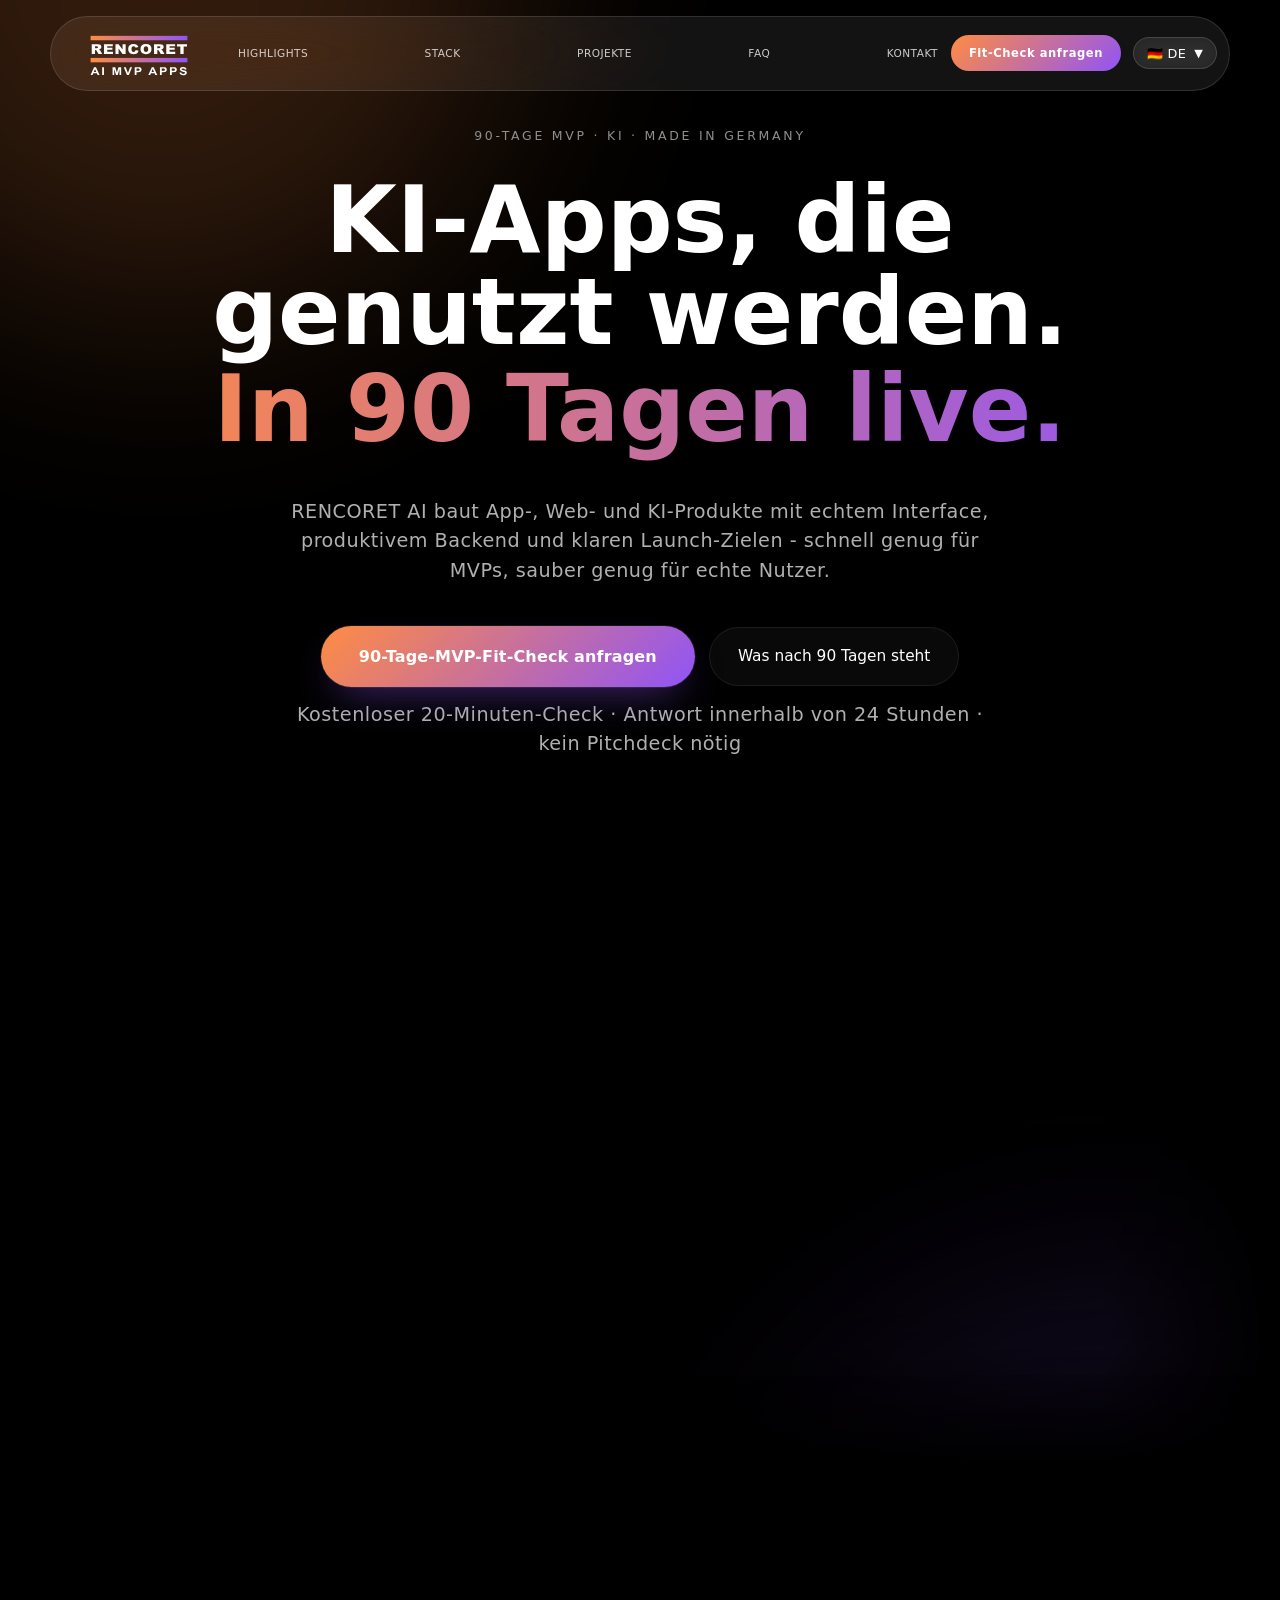
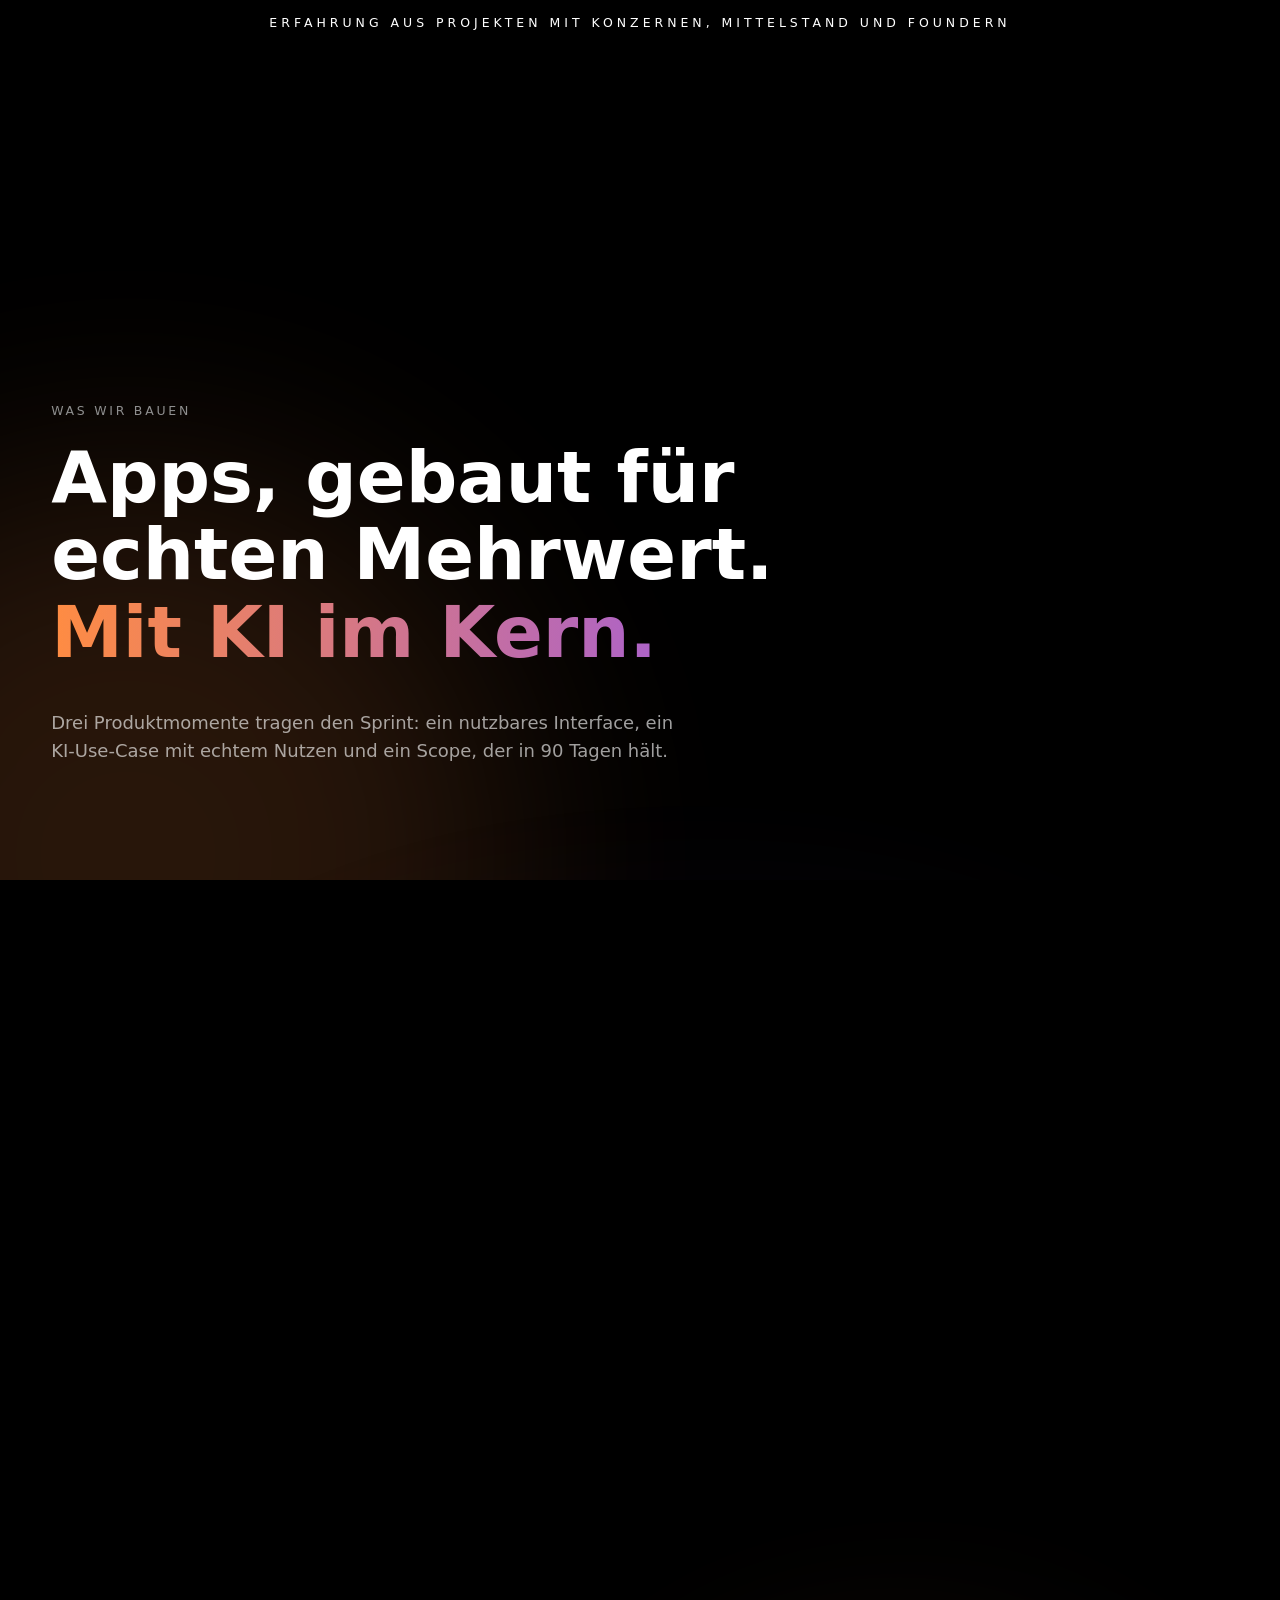
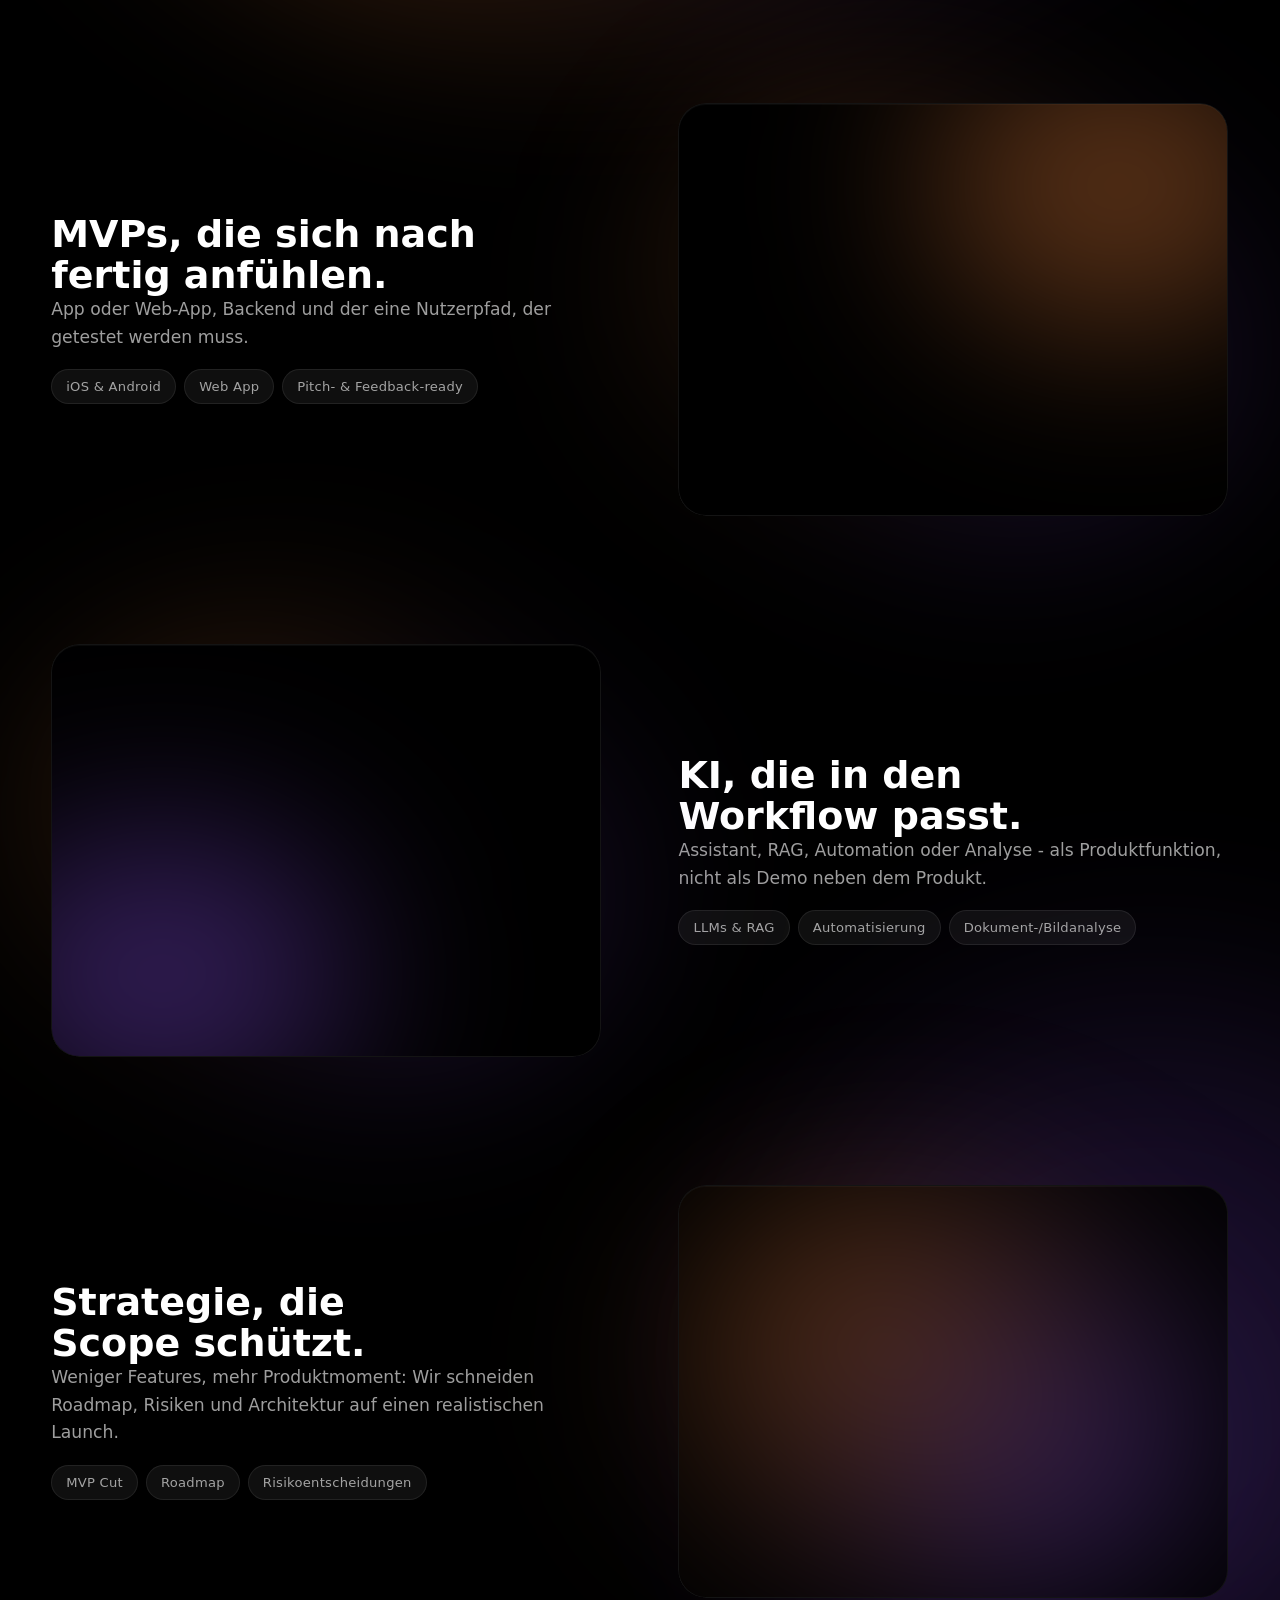
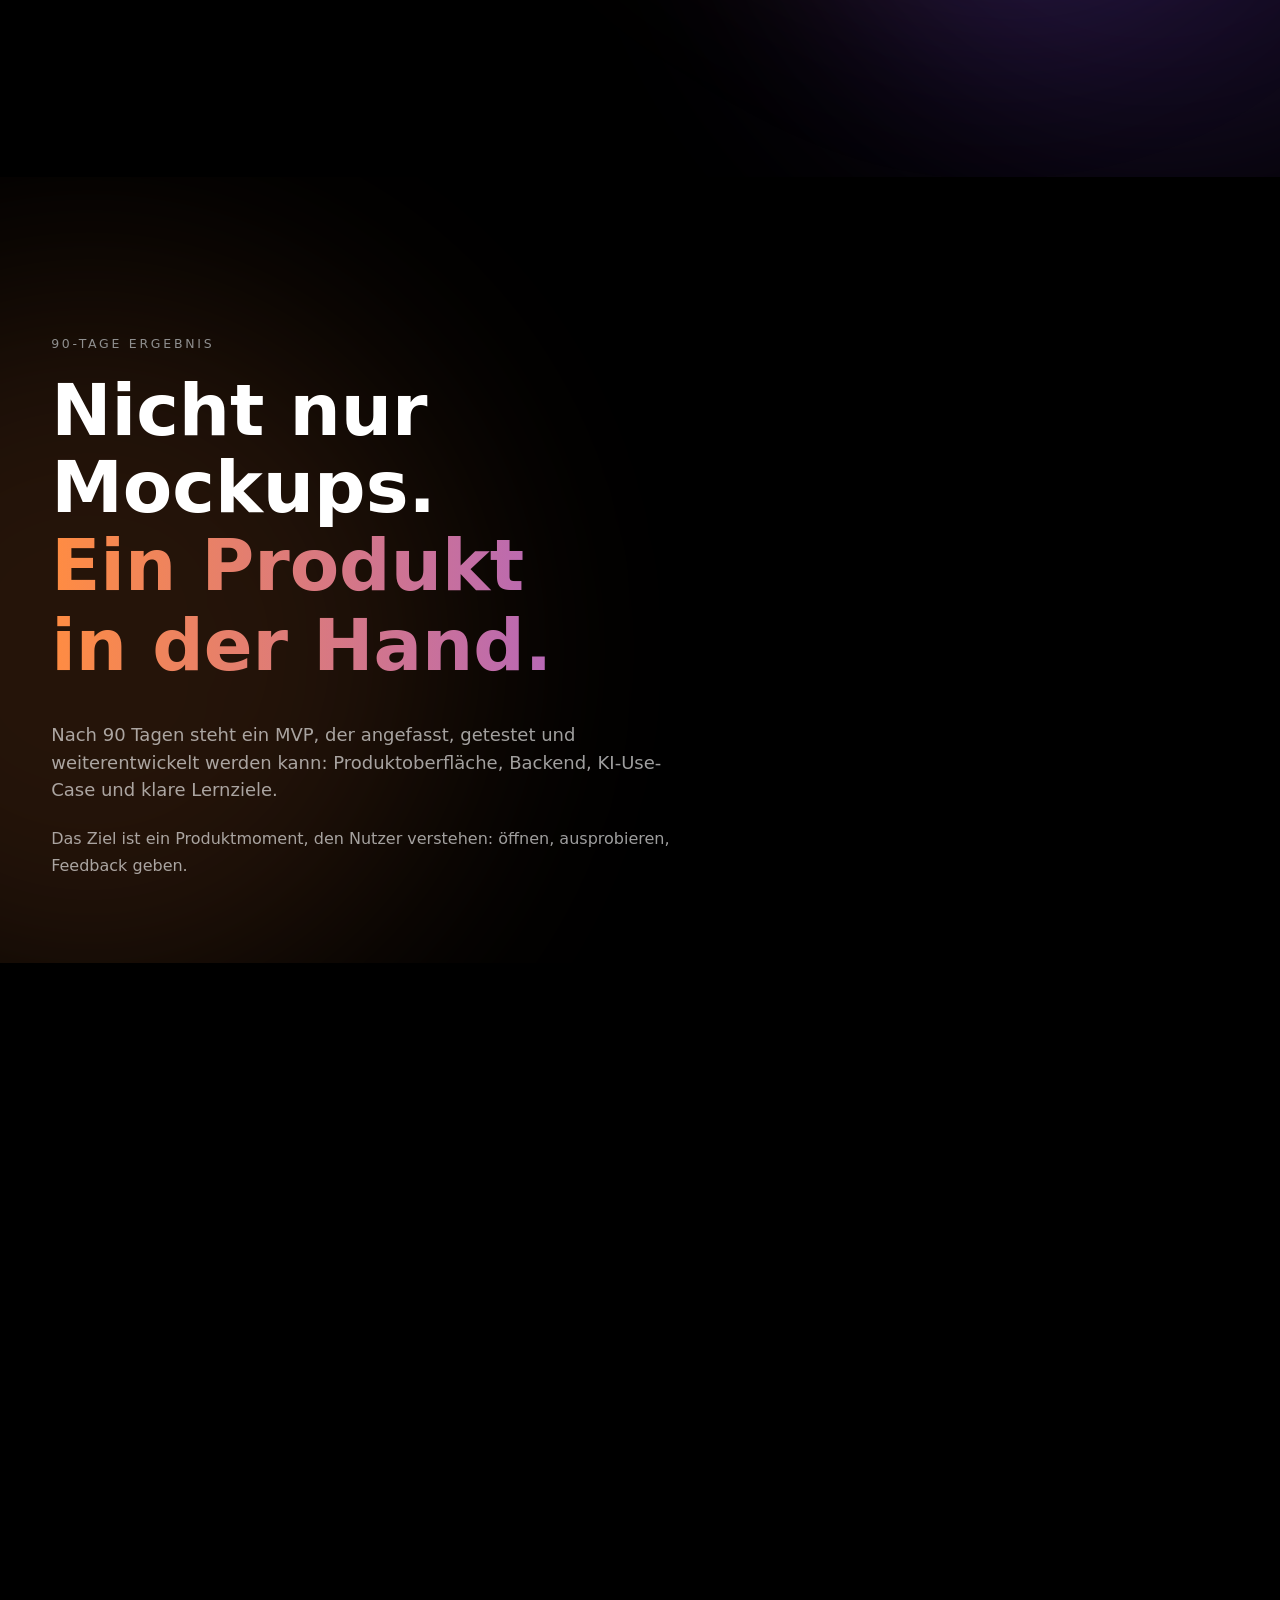
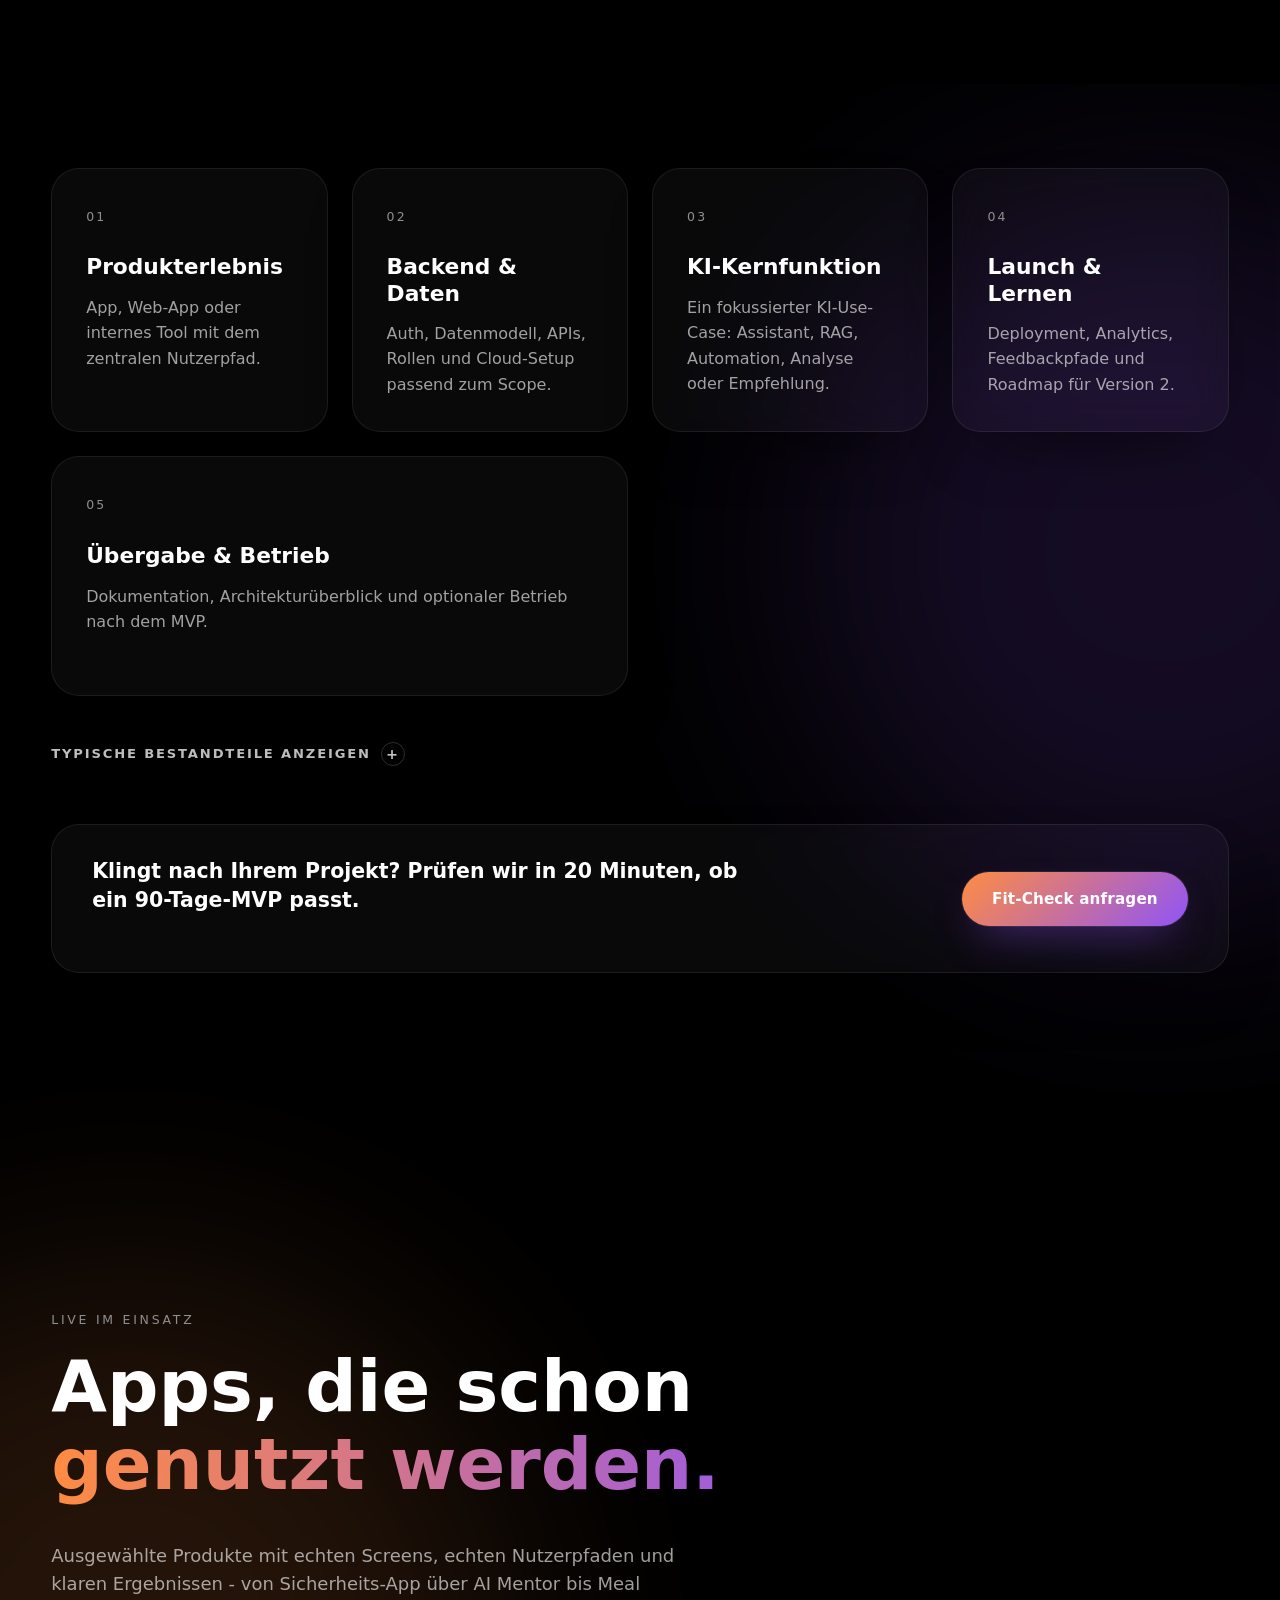
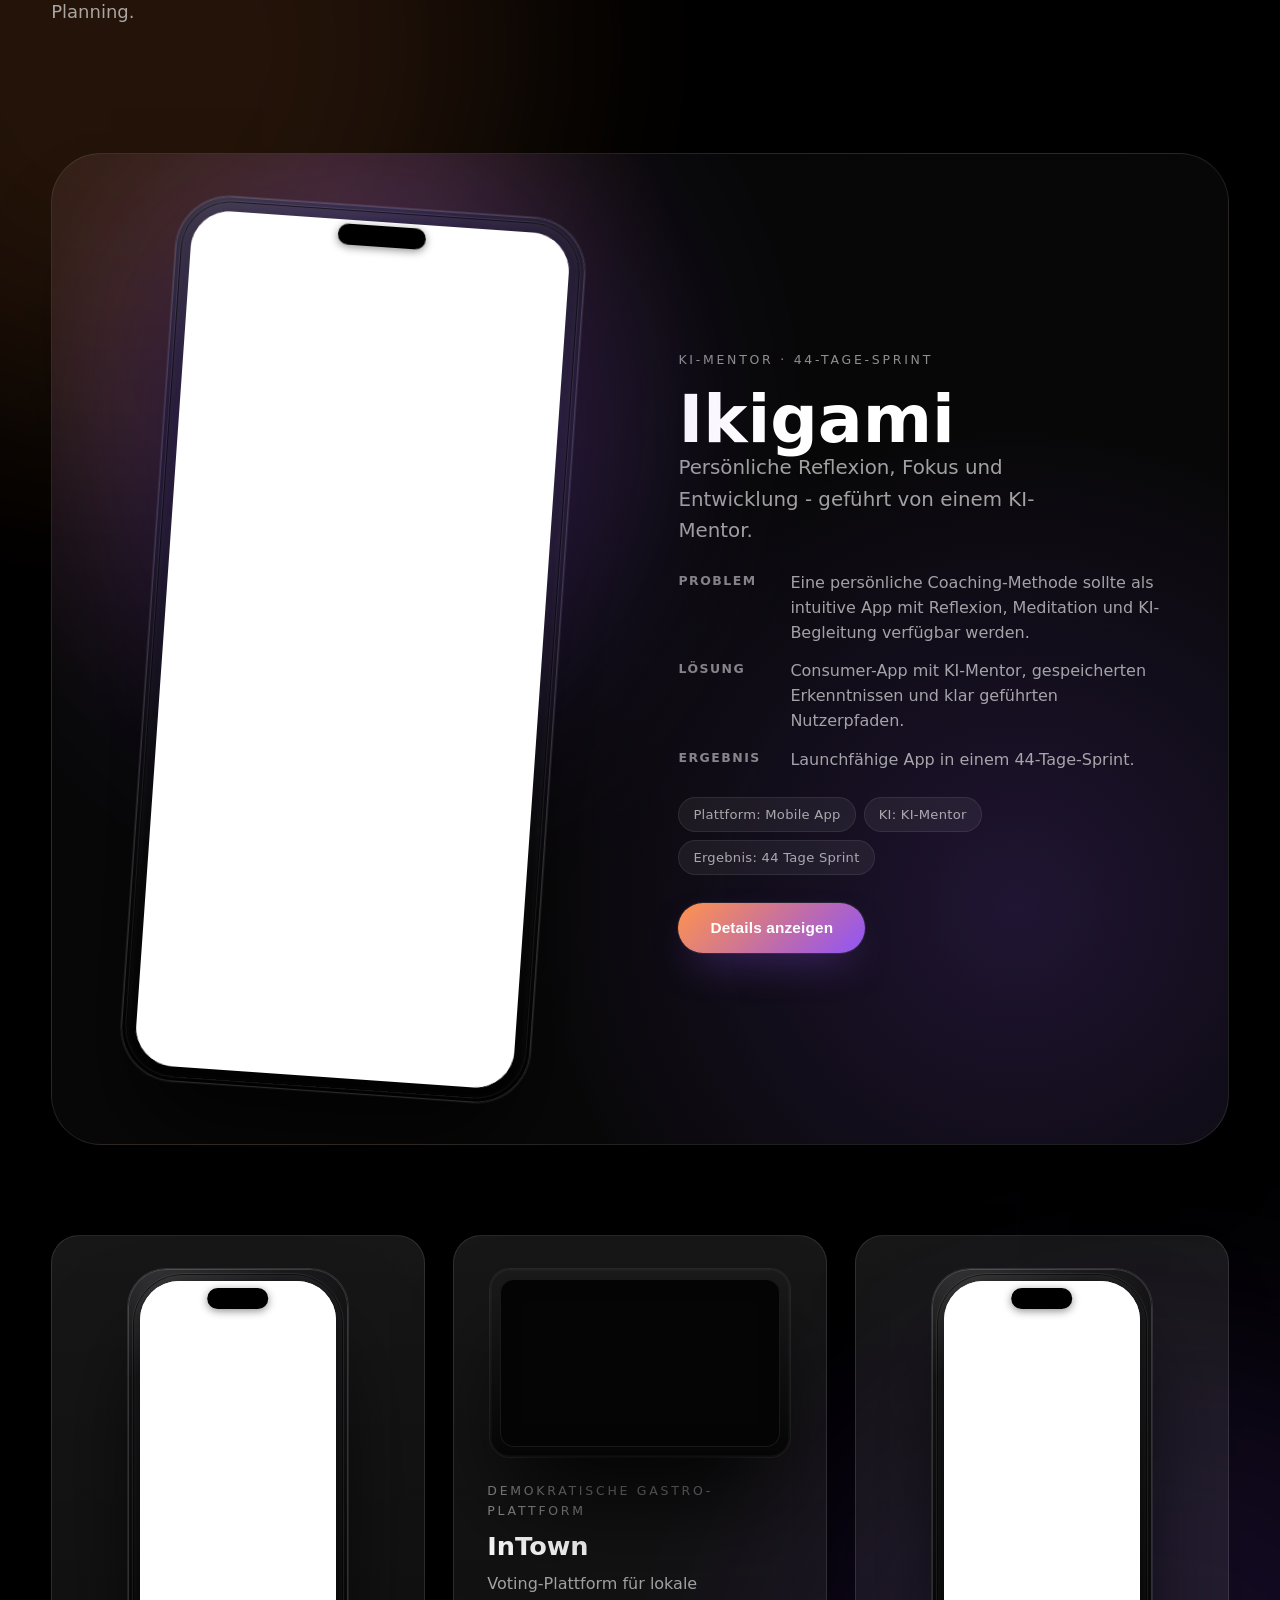
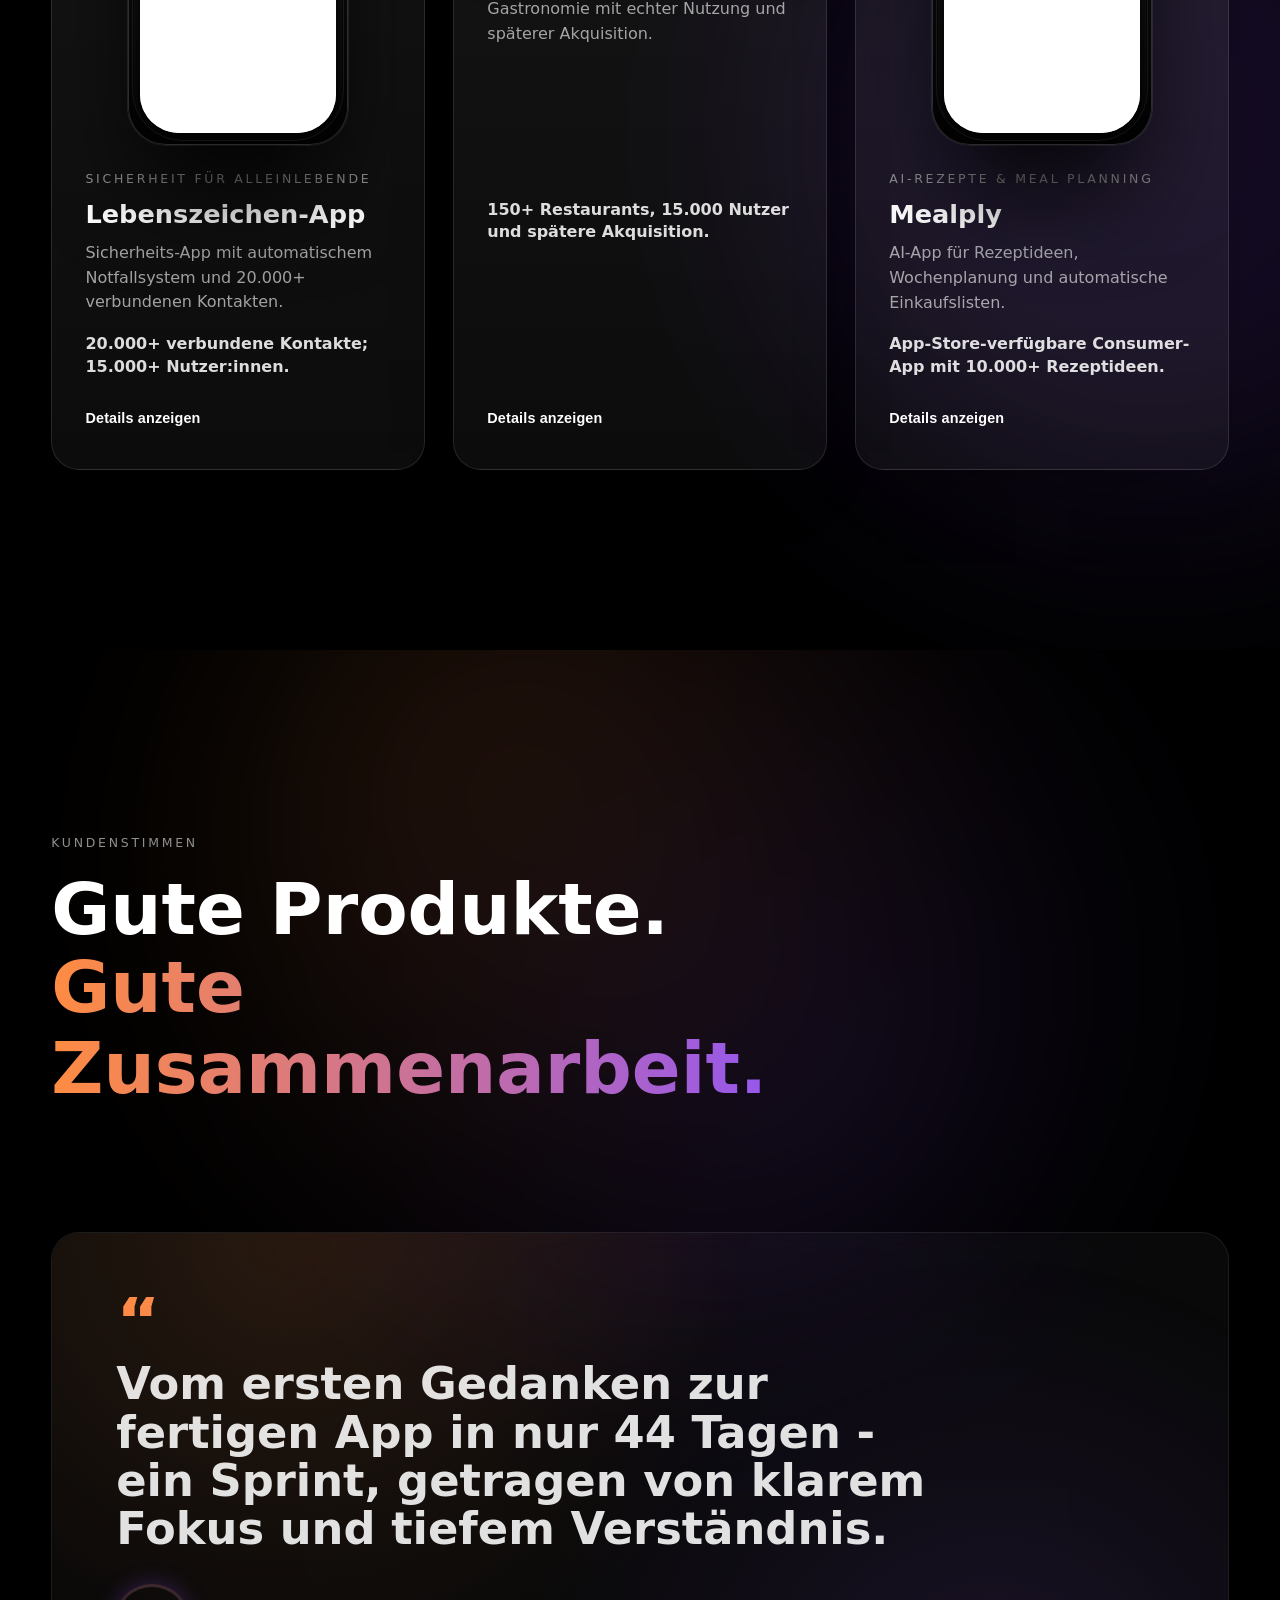
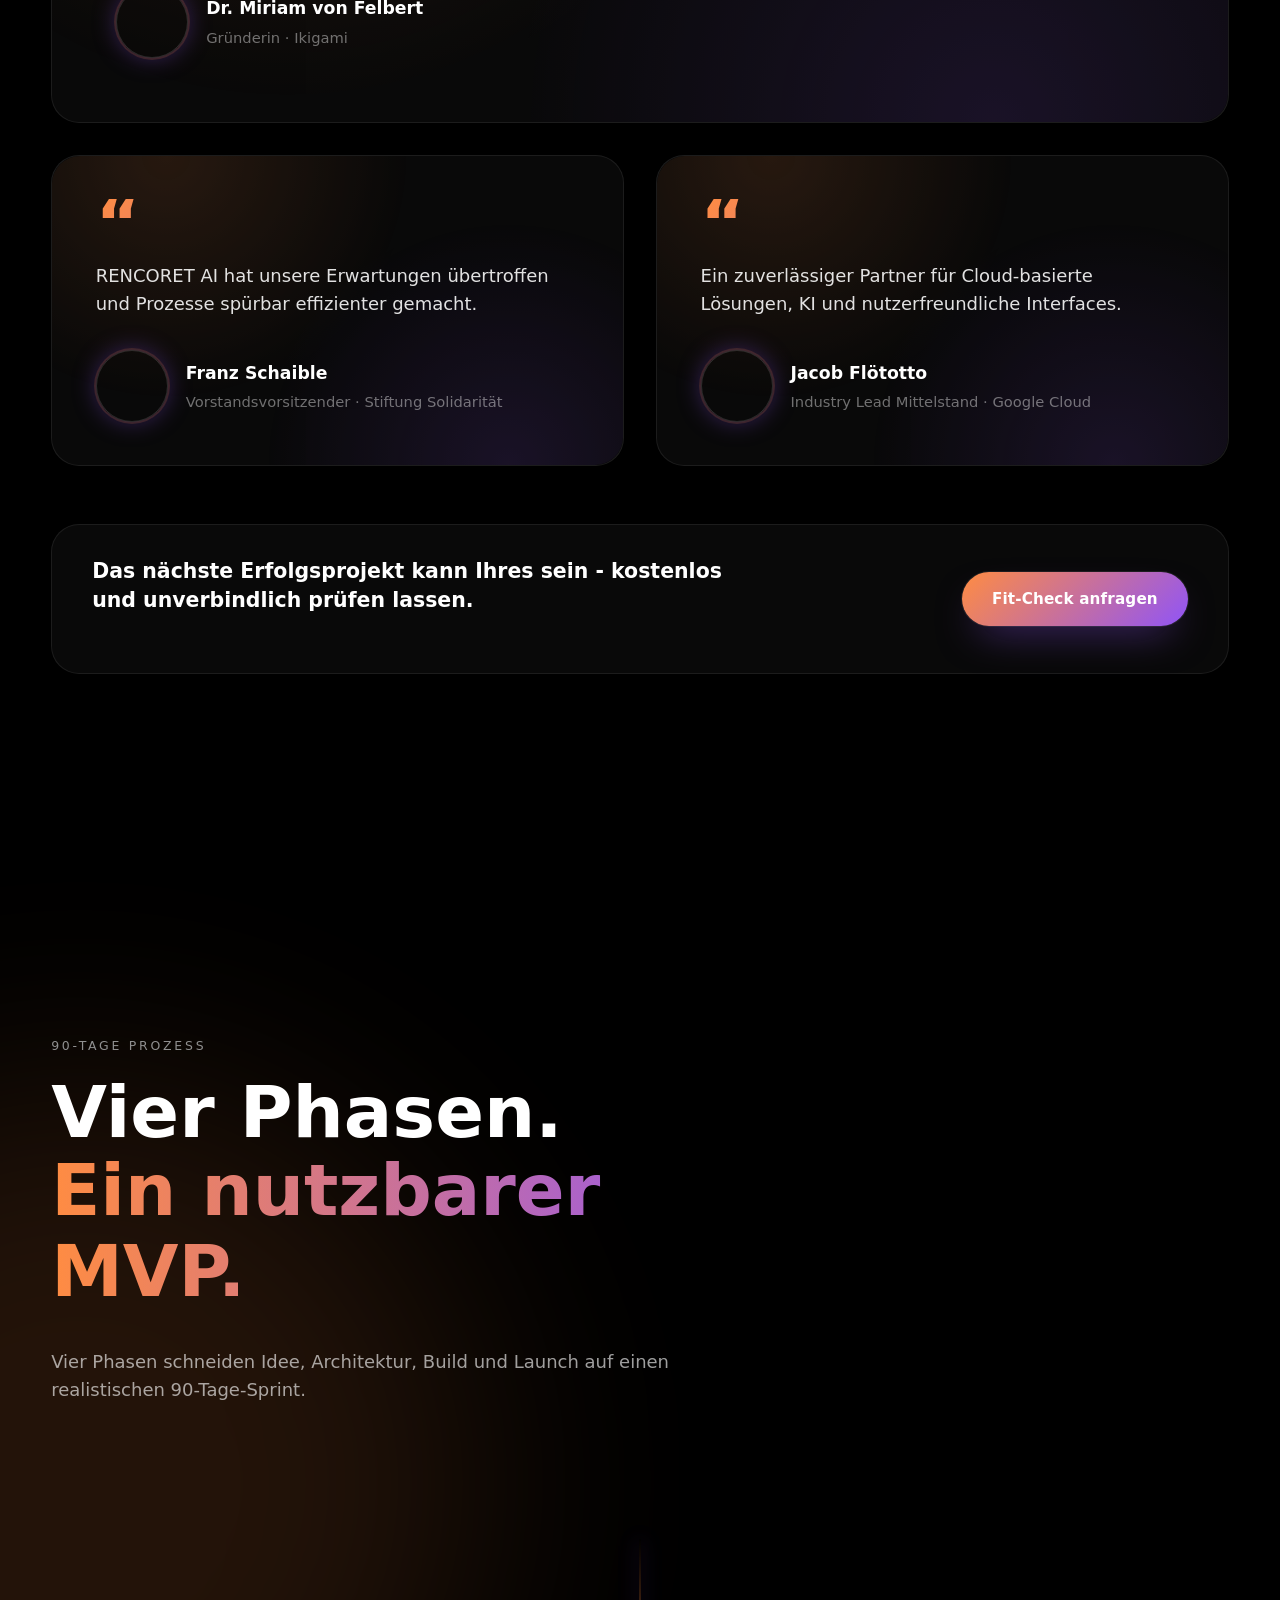
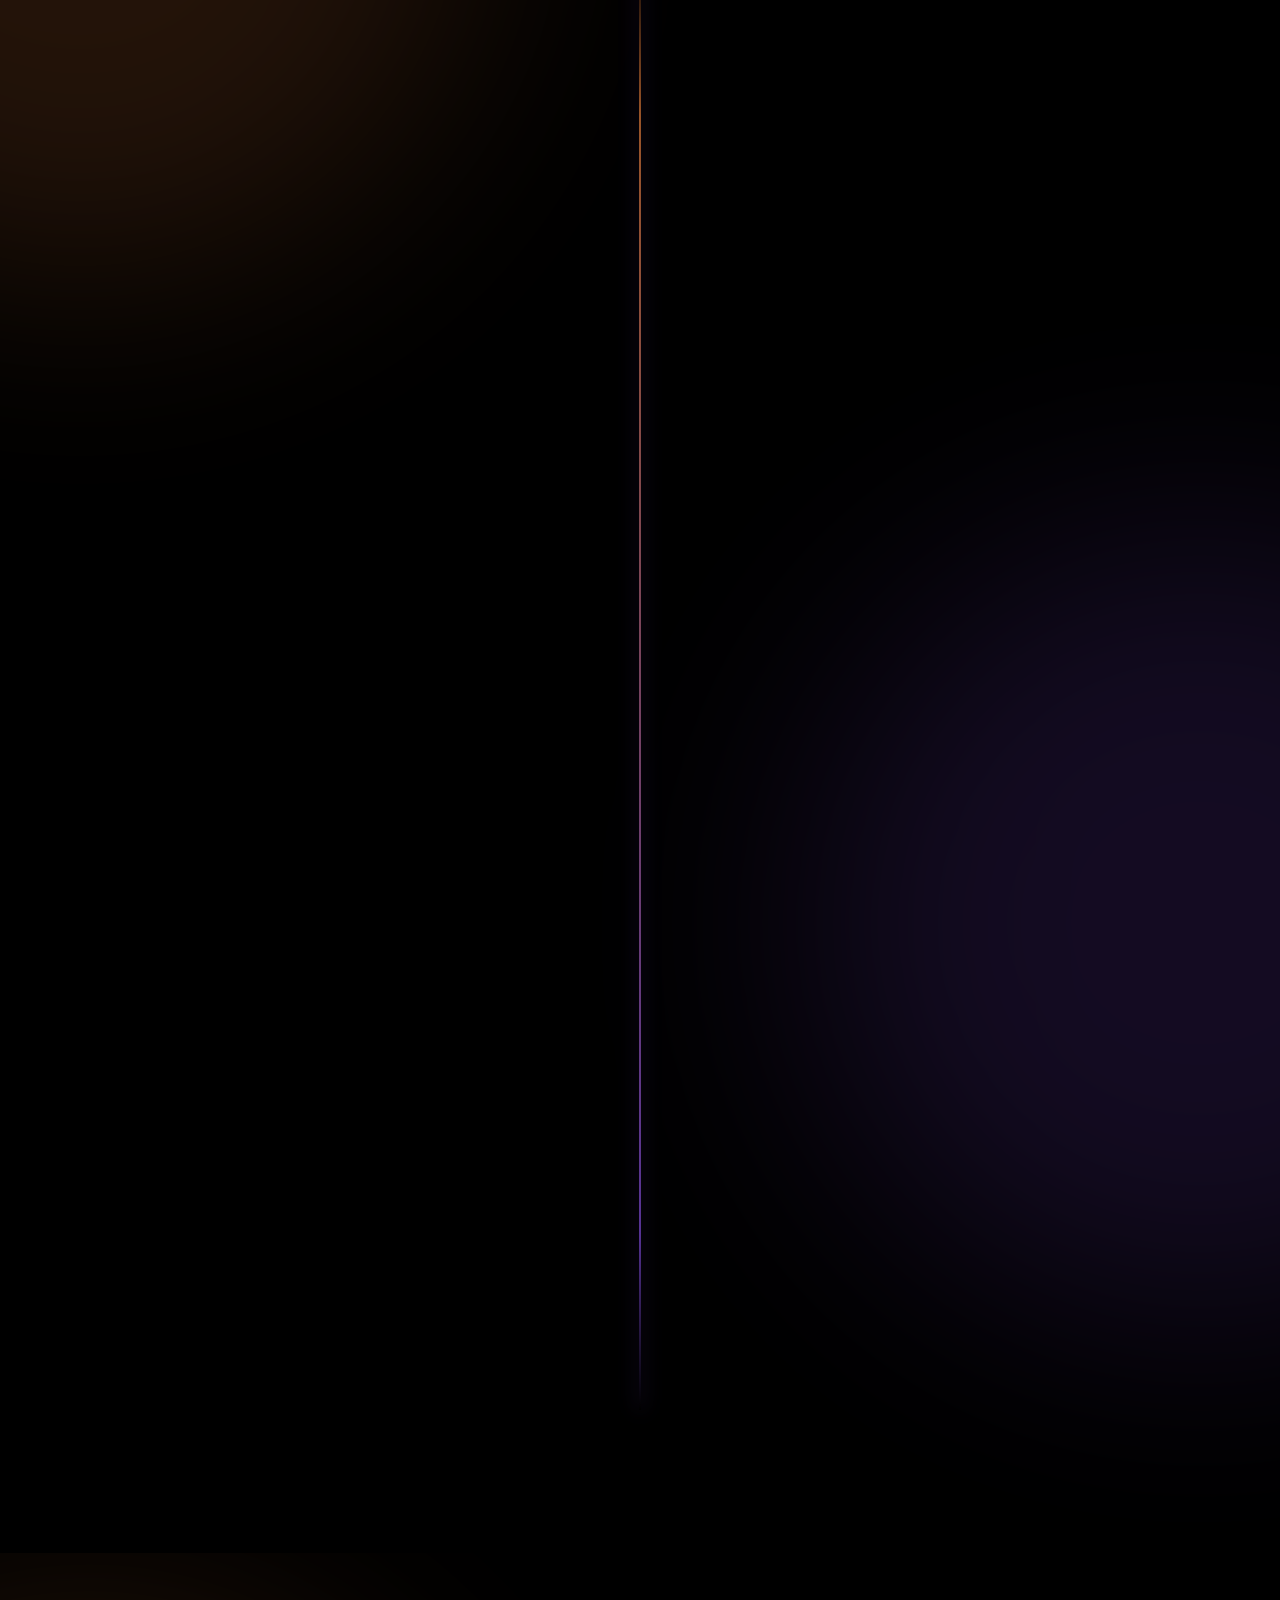
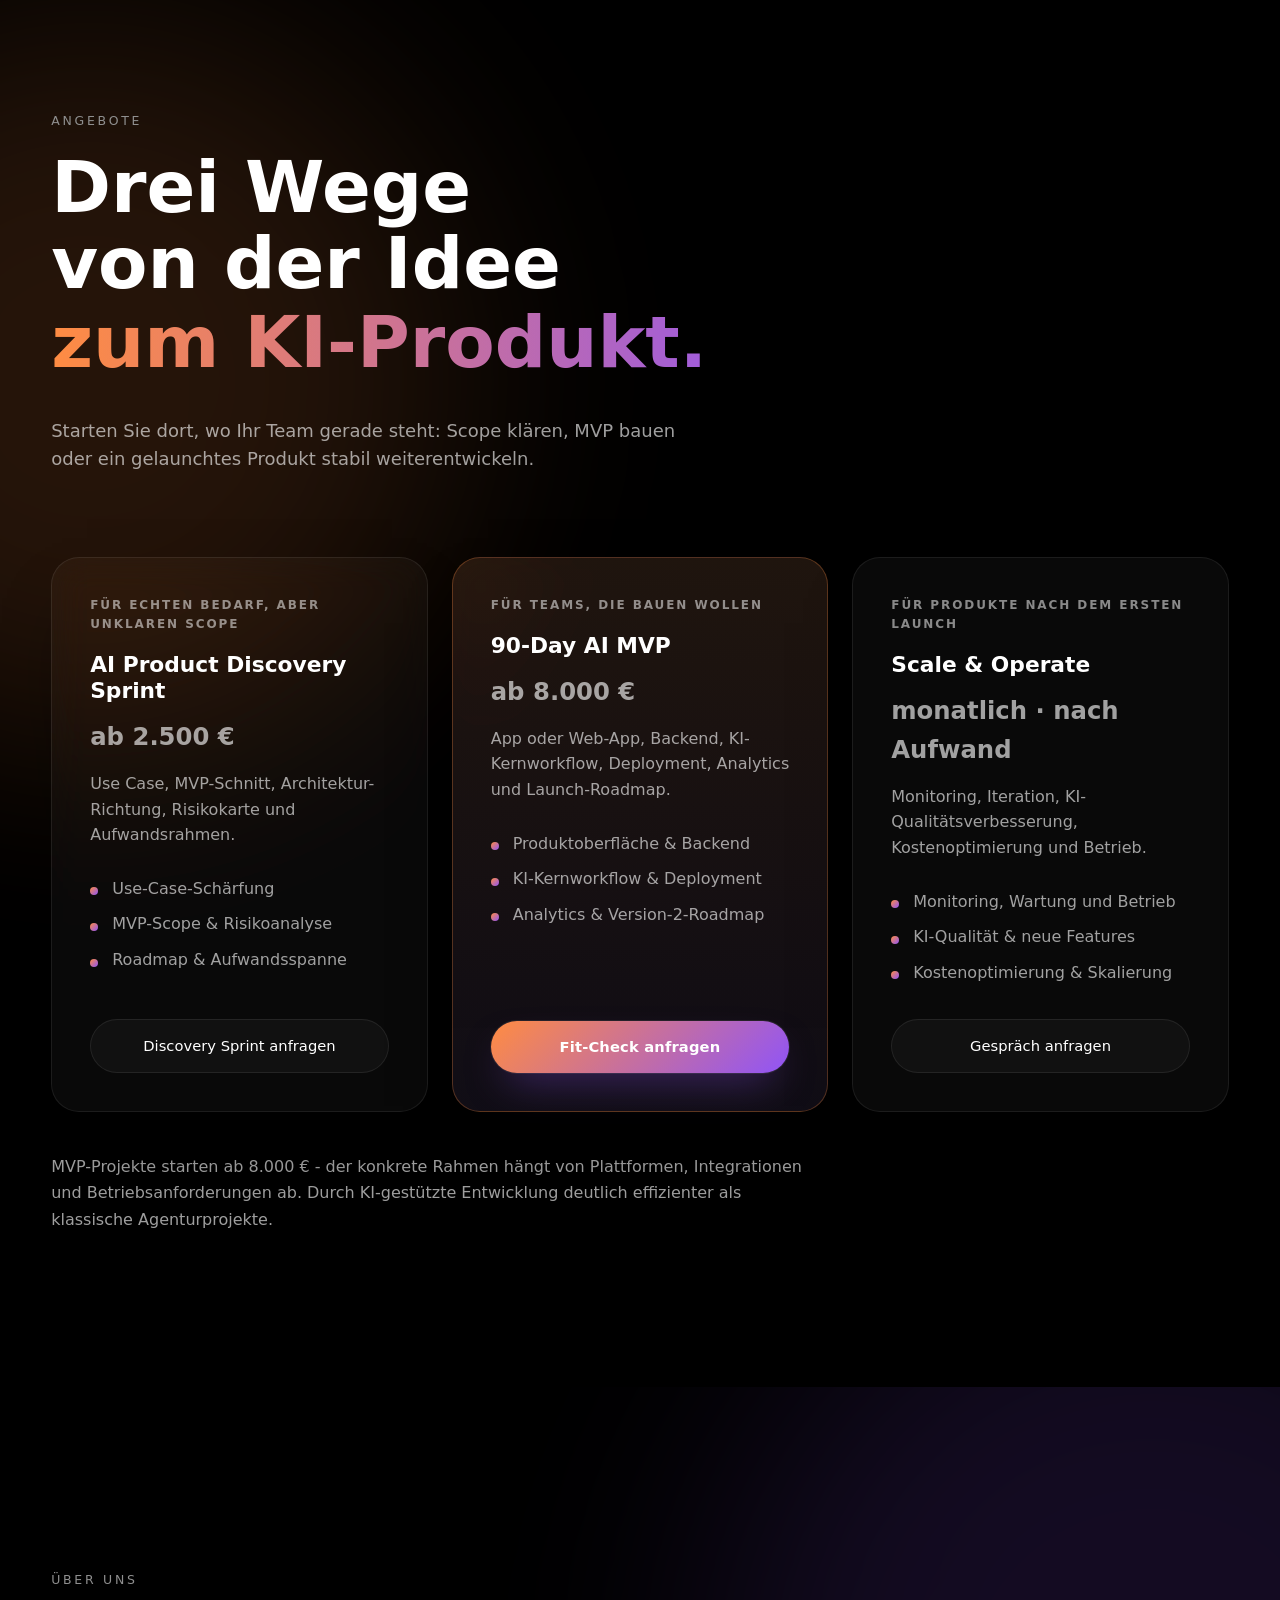
==== commit 4b3fc1be: "Deploy KI-MVP landing page preview" ====
--- a/index.html
+++ b/index.html
@@ -29,17 +29,6 @@
             /* Explizit Light Mode */
         }
 
-        /* Verberge den Body bis zur vollständigen Ladung, um ein Flackern zu vermeiden */
-        body {
-            visibility: hidden;
-            opacity: 0;
-            transition: opacity 0.2s ease;
-        }
-
-        html.loaded body {
-            visibility: visible;
-            opacity: 1;
-        }
     </style>
     <title>RENCORET AI - KI-MVPs, Apps &amp; Web-Produkte in 90 Tagen</title>
     <meta name="description"
@@ -54,8 +43,8 @@
     <meta property="og:description"
         content="KI-MVPs, Apps und Web-Produkte für Founder und Mittelstand - von Discovery über belastbare Architektur bis Launch in 90 Tagen.">
     <meta property="og:type" content="website">
-    <meta property="og:url" content="https://rencoret.eu">
-    <meta property="og:image" content="https://rencoret.eu/img/meta/og-image.png">
+    <meta property="og:url" content="https://uzzero.github.io/rencoret-ai-dev-preview">
+    <meta property="og:image" content="https://uzzero.github.io/rencoret-ai-dev-preview/img/meta/og-image.png">
     <meta property="og:image:type" content="image/png">
     <meta property="og:image:width" content="1200">
     <meta property="og:image:height" content="630">
@@ -69,19 +58,15 @@
     <meta name="twitter:title" content="RENCORET AI - KI-MVPs, Apps &amp; Web-Produkte in 90 Tagen">
     <meta name="twitter:description"
         content="KI-MVPs, Apps und Web-Produkte für Founder und Mittelstand - von Discovery über belastbare Architektur bis Launch in 90 Tagen.">
-    <meta name="twitter:image" content="https://rencoret.eu/img/meta/og-image.png">
-
-    <link rel="canonical" href="https://rencoret.eu">
+    <meta name="twitter:image" content="https://uzzero.github.io/rencoret-ai-dev-preview/img/meta/og-image.png">
+
+    <link rel="canonical" href="https://uzzero.github.io/rencoret-ai-dev-preview">
 
     <!-- Hreflang Tags -->
-    <link rel="alternate" hreflang="de" href="https://rencoret.eu/">
-    <link rel="alternate" hreflang="en" href="https://rencoret.eu/?lang=en">
-    <link rel="alternate" hreflang="es" href="https://rencoret.eu/?lang=es">
-    <link rel="alternate" hreflang="x-default" href="https://rencoret.eu/">
-
-    <!-- Preconnect Hints -->
-    <link rel="preconnect" href="https://fonts.googleapis.com">
-    <link rel="preconnect" href="https://fonts.gstatic.com" crossorigin>
+    <link rel="alternate" hreflang="de" href="https://uzzero.github.io/rencoret-ai-dev-preview/">
+    <link rel="alternate" hreflang="en" href="https://uzzero.github.io/rencoret-ai-dev-preview/?lang=en">
+    <link rel="alternate" hreflang="es" href="https://uzzero.github.io/rencoret-ai-dev-preview/?lang=es">
+    <link rel="alternate" hreflang="x-default" href="https://uzzero.github.io/rencoret-ai-dev-preview/">
 
     <!-- Structured Data (JSON-LD) -->
     <script type="application/ld+json">
@@ -90,11 +75,11 @@
       "@graph": [
         {
           "@type": ["Organization", "ProfessionalService"],
-          "@id": "https://rencoret.eu/#organization",
+          "@id": "https://uzzero.github.io/rencoret-ai-dev-preview/#organization",
           "name": "RENCORET AI",
-          "url": "https://rencoret.eu",
-          "logo": "https://rencoret.eu/img/logo-extended.svg",
-          "image": "https://rencoret.eu/img/meta/og-image.png",
+          "url": "https://uzzero.github.io/rencoret-ai-dev-preview",
+          "logo": "https://uzzero.github.io/rencoret-ai-dev-preview/img/logo-extended.svg",
+          "image": "https://uzzero.github.io/rencoret-ai-dev-preview/img/meta/og-image.png",
           "description": "RENCORET AI entwickelt KI-MVPs, Apps und Web-Produkte für Founder und Mittelstand - von Discovery über Architektur bis Launch in 90 Tagen.",
           "priceRange": "€€€",
           "address": {
@@ -157,12 +142,12 @@
         },
         {
           "@type": "WebSite",
-          "@id": "https://rencoret.eu/#website",
-          "url": "https://rencoret.eu",
+          "@id": "https://uzzero.github.io/rencoret-ai-dev-preview/#website",
+          "url": "https://uzzero.github.io/rencoret-ai-dev-preview",
           "name": "RENCORET AI",
           "inLanguage": ["de", "en", "es"],
           "publisher": {
-             "@id": "https://rencoret.eu/#organization"
+             "@id": "https://uzzero.github.io/rencoret-ai-dev-preview/#organization"
           }
         }
       ]
@@ -182,940 +167,9 @@
             'analytics_storage': 'denied'
         });
     </script>
-
-    <!-- Critical CSS inline -->
-    <style>
-        /* Optimierte CSS-Datei - Ungenutzte Stile entfernt */
-
-        /* Critical CSS für Above-the-fold Inhalte */
-        :root {
-            --primary-color: #948bcf;
-            --secondary-color: #121212;
-            --accent-color: #ff8c42;
-            --light-color: #f8f9fa;
-            --dark-color: #0a0a0a;
-            --text-color: #f8f9fa;
-            --text-light: #b0b0b0;
-            --font-main: 'Inter', sans-serif;
-            --gradient-start: #ff8c42;
-            --gradient-end: #9054f7;
-            --gradient-start-rgb: 255, 140, 66;
-            --gradient-end-rgb: 144, 84, 247;
-            --link-color: #6a5cb8;
-            --link-hover-color: #ff8c42;
-            /* Light Mode (Standard) */
-            --background-color: #f8f9fa;
-            --secondary-background: #ffffff;
-            --text-color: #212121;
-            --text-light: #424242;
-            --shadow-color: rgba(0, 0, 0, 0.1);
-            --header-background: rgba(255, 255, 255, 0.9);
-            --hero-heading-color: #212121;
-            --hero-subtext-color: #424242;
-            --tagline-color: #555555;
-            --logo-invert: 100%;
-            --cta-button-text: #ffffff;
-            --cta-button-bg: #6a5cb8;
-            --oval-opacity: 0.5;
-        }
-
-        /* Farbverlauf für Hero-Überschrift "MVP-App" */
-        .gradient-text {
-            background: linear-gradient(90deg, #6366F1, #EC4899);
-            -webkit-background-clip: text;
-            background-clip: text;
-            -webkit-text-fill-color: transparent;
-            color: transparent;
-            display: inline-block;
-        }
-
-        @media (prefers-color-scheme: dark) {
-            :root {
-                --background-color: #121212;
-                --secondary-background: #1e1e1e;
-                --text-color: #f8f9fa;
-                --text-light: #b0b0b0;
-                --shadow-color: rgba(0, 0, 0, 0.3);
-                --header-background: rgba(10, 10, 10, 0.8);
-                --hero-heading-color: #f8f9fa;
-                --hero-subtext-color: #b0b0b0;
-                --tagline-color: #b0b0b0;
-                --logo-invert: 0%;
-                --cta-button-text: #ffffff;
-                --cta-button-bg: #948bcf;
-                --oval-opacity: 0.3;
-                --link-color: #b69df8;
-                --link-hover-color: #ff9c5d;
-            }
-        }
-
-        html[data-theme="dark"] {
-            --background-color: #121212;
-            --secondary-background: #1e1e1e;
-            --text-color: #f8f9fa;
-            --text-light: #b0b0b0;
-            --shadow-color: rgba(0, 0, 0, 0.3);
-            --header-background: rgba(10, 10, 10, 0.8);
-            --hero-heading-color: #f8f9fa;
-            --hero-subtext-color: #b0b0b0;
-            --tagline-color: #b0b0b0;
-            --logo-invert: 0%;
-            --cta-button-text: #ffffff;
-            --cta-button-bg: #948bcf;
-            --oval-opacity: 0.3;
-            --link-color: #b69df8;
-            --link-hover-color: #ff9c5d;
-        }
-
-        html[data-theme="light"] {
-            --background-color: #f8f9fa;
-            --secondary-background: #ffffff;
-            --text-color: #212121;
-            --text-light: #424242;
-            --shadow-color: rgba(0, 0, 0, 0.1);
-            --header-background: rgba(255, 255, 255, 0.9);
-            --hero-heading-color: #212121;
-            --hero-subtext-color: #424242;
-            --tagline-color: #555555;
-            --logo-invert: 100%;
-            --cta-button-text: #ffffff;
-            --cta-button-bg: #6a5cb8;
-            --oval-opacity: 0.5;
-            --link-color: #6a5cb8;
-            --link-hover-color: #ff8c42;
-            /* Explizite Gradient-Farben, die mit dem Dark-Modus übereinstimmen */
-            --gradient-start: #ff8c42;
-            --gradient-end: #9054f7;
-        }
-
-        * {
-            margin: 0;
-            padding: 0;
-            box-sizing: border-box;
-        }
-
-        /* Globaler Schutz gegen horizontalen Overflow, ohne Desktop-Scroll zu blockieren */
-        html,
-        body {
-            max-width: 100% !important;
-            overflow-x: hidden !important;
-            width: 100% !important;
-            margin: 0 !important;
-            padding: 0 !important;
-            scrollbar-width: auto;
-            -ms-overflow-style: auto;
-        }
-
-        html {
-            overflow-y: auto !important;
-        }
-
-        body {
-            overflow-x: hidden !important;
-            overflow-y: visible !important;
-        }
-
-        html::-webkit-scrollbar,
-        body::-webkit-scrollbar {
-            display: initial;
-            width: initial;
-            background: initial;
-        }
-
-        html {
-            scroll-behavior: smooth;
-        }
-
-        body {
-            font-family: var(--font-main);
-            line-height: 1.6;
-            background-color: var(--background-color);
-            color: var(--text-color);
-            transition: background-color 0.5s ease, color 0.5s ease;
-        }
-
-        /* Sicherstellen, dass Sektionen nicht breiter als der Viewport sind */
-        section {
-            max-width: 100vw;
-            overflow-x: hidden;
-        }
-
-        .container {
-            width: 100%;
-            max-width: 1200px;
-            margin: 0 auto;
-            padding: 0 20px;
-        }
-
-        header {
-            background-color: var(--header-background);
-            padding: 20px 0;
-            box-shadow: 0 2px 10px var(--shadow-color);
-            position: fixed;
-            top: 0;
-            left: 0;
-            width: 100%;
-            z-index: 1000;
-            backdrop-filter: blur(10px);
-            overflow: hidden;
-            /* Verhindert Scrollbars im Header */
-        }
-
-        header .container {
-            display: flex;
-            justify-content: space-between;
-            align-items: center;
-            gap: 20px;
-        }
-
-        .logo {
-            display: flex;
-            align-items: center;
-        }
-
-        .logo a {
-            color: var(--light-color);
-            text-decoration: none;
-            display: block;
-        }
-
-        .logo-svg {
-            width: 220px;
-            height: 75px;
-            display: block;
-            transition: filter 0.5s ease;
-        }
-
-        /* Ensure logo maintains proper size */
-        .logo {
-            flex-shrink: 0;
-        }
-
-        .logo a {
-            display: block;
-            width: 220px;
-            height: 75px;
-        }
-
-        /* Logo-Anzeige - Nur das Dark-Mode-Logo anzeigen */
-        .light-mode-logo {
-            display: none !important;
-            /* Nie anzeigen, da wir nur Dark Mode verwenden */
-        }
-
-        .dark-mode-logo {
-            display: block !important;
-            /* Immer anzeigen, da wir nur Dark Mode verwenden */
-        }
-
-        /* Dark Mode (System-Einstellung) Erkennung komplett entfernt */
-
-        /* Explizite Theme-Einstellungen - nur Dark Mode beibehalten */
-        html[data-theme="dark"] .light-mode-logo {
-            display: none !important;
-        }
-
-        html[data-theme="dark"] .dark-mode-logo {
-            display: block !important;
-        }
-
-        /* Light Mode CSS-Regeln komplett entfernt */
-
-        nav {
-            display: flex;
-            align-items: center;
-            gap: 20px;
-            flex-shrink: 0;
-        }
-
-        nav ul {
-            display: flex;
-            list-style: none;
-        }
-
-        nav ul li {
-            margin-left: 30px;
-        }
-
-        nav ul li a {
-            color: var(--text-color);
-            font-weight: 500;
-            text-transform: uppercase;
-            font-size: 0.9rem;
-            letter-spacing: 1px;
-            transition: color 0.3s ease;
-            text-decoration: none;
-            border-bottom: none;
-        }
-
-        nav ul li a:hover,
-        nav ul li a[aria-current="page"] {
-            color: var(--primary-color);
-        }
-
-        .hero {
-            background-color: var(--secondary-background);
-            color: var(--text-color);
-            text-align: center;
-            padding: 0 0 120px;
-            position: relative;
-            overflow: hidden;
-            min-height: 100vh;
-            display: flex;
-            align-items: center;
-            justify-content: center;
-        }
-
-        .hero-heading {
-            font-size: 3rem;
-            margin-bottom: 20px;
-            font-weight: 700;
-            color: var(--hero-heading-color);
-            position: relative;
-            z-index: 10;
-        }
-
-        .hero p {
-            font-size: 1.5rem;
-            margin-bottom: 40px;
-            color: var(--hero-subtext-color);
-            position: relative;
-            z-index: 10;
-        }
-
-        .cta-button {
-            display: inline-block;
-            background-color: var(--cta-button-bg);
-            color: var(--cta-button-text);
-            padding: 15px 30px;
-            border-radius: 30px;
-            font-weight: 700;
-            text-transform: uppercase;
-            letter-spacing: 1px;
-            position: relative;
-            overflow: hidden;
-            z-index: 10;
-            transition: transform 0.3s ease, box-shadow 0.3s ease;
-        }
-
-        .cta-button:hover {
-            transform: translateY(-3px);
-            box-shadow: 0 10px 20px rgba(0, 0, 0, 0.2);
-        }
-
-        @media (max-width: 768px) {
-            header .container {
-                flex-direction: column;
-                gap: 15px;
-            }
-
-            nav {
-                margin-top: 0;
-                width: 100%;
-                justify-content: center;
-                flex-wrap: wrap;
-            }
-
-            nav ul {
-                justify-content: center;
-                flex-wrap: wrap;
-                margin-right: 10px;
-            }
-
-            nav ul li {
-                margin: 0 10px 5px;
-            }
-
-            .hero-heading {
-                font-size: 2.5rem;
-            }
-
-            /* Header-Anpassungen für Tablets */
-            header {
-                overflow: hidden;
-            }
-
-            nav {
-                width: 100%;
-                overflow: visible;
-            }
-        }
-
-        @media (max-width: 576px) {
-
-            /* Nur overflow-y verhindern, overflow-x erlauben für Menü */
-            header {
-                max-height: none;
-                /* Verhindert Höhenbegrenzung */
-            }
-
-            /* Logo-Anpassungen für kleinere Bildschirme */
-            .logo-svg {
-                width: 200px;
-                /* Größeres Logo (vorher 180px) */
-                height: 70px;
-                /* Höhere Höhe (vorher 60px) */
-            }
-
-            .logo a {
-                width: 200px;
-                height: 70px;
-            }
-
-            header .container {
-                width: 100%;
-                padding: 0 15px;
-                max-height: none;
-                /* Verhindert Höhenbegrenzung */
-            }
-
-            nav {
-                width: 100%;
-                overflow: visible;
-                flex-direction: column;
-                align-items: center;
-            }
-
-            nav ul {
-                flex-wrap: wrap;
-                justify-content: center;
-                width: 100%;
-                overflow: visible;
-                padding-bottom: 5px;
-                /* Extra Platz am unteren Rand */
-                margin-bottom: 10px;
-            }
-
-            nav ul li {
-                margin: 5px 8px;
-            }
-
-            .hero-heading {
-                font-size: 2rem;
-            }
-
-            .container {
-                padding: 0 15px;
-            }
-
-            section {
-                padding-left: 0;
-                padding-right: 0;
-            }
-        }
-
-        /* Theme Toggle Button Styling */
-        .theme-toggle-container {
-            position: fixed;
-            bottom: 20px;
-            right: 20px;
-            z-index: 1000;
-            width: 50px;
-            height: 50px;
-            overflow: visible;
-            pointer-events: auto;
-            margin: 0;
-            padding: 0;
-            box-sizing: content-box;
-            background: transparent;
-            contain: layout style;
-            transform: translateZ(0);
-            will-change: transform;
-        }
-
-        /* Verhindert, dass Theme-Toggle Button Scrollbars verursacht */
-        .theme-toggle {
-            position: relative;
-            /* Statt fixed, weil Container bereits fixed ist */
-            width: 50px;
-            height: 50px;
-            border-radius: 50%;
-            background-color: var(--primary-color);
-            color: #ffffff;
-            display: flex;
-            align-items: center;
-            justify-content: center;
-            border: none;
-            cursor: pointer;
-            box-shadow: 0 2px 10px var(--shadow-color);
-            transition: background-color 0.3s ease;
-            margin: 0;
-            /* Entfernt unerwünschte Margins */
-            padding: 0;
-            /* Entfernt unerwünschte Paddings */
-            transform: translateZ(0);
-            /* Hardware-Beschleunigung */
-            will-change: transform;
-            /* Optimiert Rendering */
-            contain: layout style;
-            /* Verbessert Performance */
-        }
-
-        .theme-toggle:hover {
-            background-color: var(--accent-color);
-        }
-
-        /* Projekt-Karten Styling */
-        .project-logo {
-            margin-bottom: 20px;
-            text-align: center;
-        }
-
-        .project-logo img {
-            max-width: 180px;
-            height: auto;
-            border-radius: 12px;
-            box-shadow: 0 4px 10px rgba(0, 0, 0, 0.1);
-            transition: transform 0.3s ease;
-        }
-
-        .project-logo img:hover {
-            transform: scale(1.05);
-        }
-
-
-
-        /* Neon-Tags für Projekttechnologien */
-        .project-tags {
-            display: flex;
-            flex-wrap: wrap;
-            gap: 10px;
-            margin-top: 25px;
-            justify-content: center;
-        }
-
-        .tag {
-            position: relative;
-            padding: 8px 16px;
-            border-radius: 30px;
-            font-size: 0.85rem;
-            font-weight: 600;
-            text-transform: uppercase;
-            letter-spacing: 0.5px;
-            display: inline-block;
-            color: white;
-            background: rgba(255, 255, 255, 0.1);
-            backdrop-filter: blur(8px);
-            -webkit-backdrop-filter: blur(8px);
-            border: 1px solid rgba(255, 255, 255, 0.15);
-            transition: all 0.3s ease;
-            overflow: hidden;
-            z-index: 1;
-        }
-
-        .tag::before {
-            content: '';
-            position: absolute;
-            top: 0;
-            left: 0;
-            width: 100%;
-            height: 100%;
-            background: linear-gradient(135deg, var(--gradient-start), var(--gradient-end));
-            opacity: 0.7;
-            z-index: -1;
-        }
-
-        html[data-theme="dark"] .tag {
-            box-shadow: 0 0 15px rgba(255, 140, 66, 0.35), 0 0 30px rgba(144, 84, 247, 0.25);
-        }
-
-        html[data-theme="light"] .tag {
-            box-shadow: 0 0 12px rgba(255, 140, 66, 0.25), 0 0 24px rgba(144, 84, 247, 0.15);
-        }
-
-        .tag:hover {
-            transform: translateY(-3px);
-        }
-
-        html[data-theme="dark"] .tag:hover {
-            box-shadow: 0 0 20px rgba(255, 140, 66, 0.5), 0 0 40px rgba(144, 84, 247, 0.4);
-        }
-
-        html[data-theme="light"] .tag:hover {
-            box-shadow: 0 0 15px rgba(255, 140, 66, 0.4), 0 0 30px rgba(144, 84, 247, 0.3);
-        }
-
-        /* Logo-spezifische Styles */
-        html[data-theme="dark"] .project-logo img[src*="ikigami"] {
-            background-color: white;
-            border-radius: 12px;
-            padding: 12px;
-            box-shadow: 0 0 25px rgba(255, 255, 255, 0.4);
-            filter: brightness(1.5) contrast(1.2);
-        }
-
-        .project-logo img[src*="intown_logo"] {
-            max-height: 80px;
-            width: auto;
-        }
-
-        html[data-theme="light"] .project-logo img[src*="intown_logo"] {
-            background-color: #fe0d40;
-            border-radius: 12px;
-            padding: 10px;
-            box-shadow: 0 4px 10px rgba(0, 0, 0, 0.15);
-        }
-
-        html[data-theme="dark"] .project-logo img[src*="intown_logo"] {
-            background-color: #fe0d40;
-            border-radius: 12px;
-            padding: 10px;
-            box-shadow: 0 0 25px rgba(254, 13, 64, 0.4);
-        }
-
-        .project-logo img[src*="lebenszeichen-app"] {
-            margin: 10px;
-        }
-
-        /* Link-Stile */
-        a {
-            color: var(--link-color);
-            text-decoration: underline;
-            font-weight: 500;
-            transition: color 0.3s ease;
-        }
-
-        a:hover,
-        a:focus {
-            color: var(--link-hover-color);
-            text-decoration: underline;
-        }
-
-        .form-group a {
-            color: var(--link-color);
-            text-decoration: underline;
-            font-weight: 600;
-            border-bottom: 1px solid var(--link-color);
-            padding-bottom: 1px;
-        }
-
-        .form-group a:hover,
-        .form-group a:focus {
-            color: var(--link-hover-color);
-            border-bottom-color: var(--link-hover-color);
-        }
-
-
-
-        /* Animierte Hintergrundform (oval-shape Klassen im Gebrauch) */
-        .hero .oval-shapes {
-            position: absolute;
-            top: 0;
-            left: 0;
-            width: 100%;
-            height: 100%;
-            z-index: 2;
-            overflow: hidden;
-        }
-
-        .hero .oval-shape {
-            position: absolute;
-            border-radius: 50%;
-            background: linear-gradient(45deg, var(--gradient-start), var(--gradient-end));
-            opacity: var(--oval-opacity);
-            filter: blur(30px);
-            will-change: transform;
-        }
-
-        .hero .oval-shape:nth-child(1) {
-            width: 40vmin;
-            height: 25vmin;
-            top: 25%;
-            left: 60%;
-        }
-
-        .hero .oval-shape:nth-child(2) {
-            width: 35vmin;
-            height: 20vmin;
-            top: 60%;
-            left: 30%;
-        }
-
-        .hero .oval-shape:nth-child(3) {
-            width: 25vmin;
-            height: 35vmin;
-            top: 40%;
-            left: 45%;
-        }
-
-        /* Tagline-Element im Hero-Bereich */
-        .hero .tagline {
-            font-size: 0.9rem;
-            text-transform: uppercase;
-            letter-spacing: 3px;
-            margin-top: 40px;
-            color: var(--tagline-color);
-            font-weight: 400;
-        }
-
-        /* Kundenlogos-Bereich Styling */
-        .client-logos {
-            padding: 40px 0;
-            background-color: var(--secondary-background);
-            overflow: hidden;
-            /* Verhindert horizontales Scrollen */
-        }
-
-        .client-logos h3 {
-            text-align: center;
-            margin-bottom: 30px;
-            font-size: 1.5rem;
-            color: var(--text-color);
-        }
-
-        .logo-slider-container {
-            position: relative;
-            max-width: 100%;
-            overflow: hidden;
-            /* Verhindert horizontales Scrollen */
-        }
-
-        .logo-slider {
-            display: flex;
-            align-items: center;
-            justify-content: space-around;
-            flex-wrap: wrap;
-            /* Erlaubt Umbruch auf mobilen Geräten */
-            gap: 20px;
-            padding: 10px 0;
-        }
-
-        .logo-container {
-            padding: 15px;
-            text-align: center;
-            min-width: 120px;
-            /* Mindestbreite für Logos */
-            max-width: 180px;
-            /* Maximale Breite für Logos */
-        }
-
-        .logo-container img {
-            max-width: 100%;
-            height: auto;
-            object-fit: contain;
-            filter: grayscale(1) opacity(0.7);
-            transition: filter 0.3s ease, transform 0.3s ease;
-        }
-
-        .logo-container img:hover {
-            filter: grayscale(0) opacity(1);
-            transform: scale(1.05);
-        }
-
-        @media (max-width: 768px) {
-            .logo-slider {
-                justify-content: center;
-            }
-
-            .logo-container {
-                padding: 10px;
-                min-width: 100px;
-            }
-        }
-
-        @media (max-width: 576px) {
-            .client-logos {
-                padding: 30px 0;
-            }
-
-            .logo-container {
-                min-width: 80px;
-                max-width: 120px;
-            }
-        }
-
-
-        /* Beim Scrollen zur Ankerposition */
-        html {
-            scroll-padding-top: 150px;
-            /* Extra Platz für den Header */
-        }
-
-        /* CEO-Profil Styling */
-        .ceo-profile {
-            display: flex;
-            align-items: center;
-            margin-bottom: 30px;
-            background-color: var(--secondary-background);
-            border-radius: 16px;
-            padding: 20px;
-            box-shadow: 0 5px 15px var(--shadow-color);
-        }
-
-        .ceo-image {
-            width: 120px;
-            height: 120px;
-            border-radius: 60px;
-            object-fit: cover;
-            margin-right: 20px;
-            border: 3px solid var(--primary-color);
-            box-shadow: 0 4px 10px rgba(0, 0, 0, 0.15);
-        }
-
-        .ceo-details {
-            flex: 1;
-        }
-
-        .ceo-details h4 {
-            font-size: 1.4rem;
-            margin-bottom: 5px;
-            color: var(--text-color);
-            font-weight: 600;
-        }
-
-        .ceo-title {
-            font-size: 1.1rem;
-            color: var(--primary-color);
-            font-weight: 500;
-            letter-spacing: 1px;
-        }
-
-        @media (max-width: 768px) {
-            .ceo-profile {
-                flex-direction: column;
-                text-align: center;
-                padding: 15px;
-            }
-
-            .ceo-image {
-                margin-right: 0;
-                margin-bottom: 15px;
-            }
-        }
-
-        /* Neues Kontakt-Container Layout */
-        .contact-container {
-            display: flex;
-            flex-wrap: wrap;
-            gap: 30px;
-            margin-bottom: 40px;
-            margin-top: 30px;
-        }
-
-        .ceo-profile-container {
-            flex: 1;
-            min-width: 300px;
-            display: flex;
-            flex-direction: column;
-            justify-content: flex-start;
-            align-items: stretch;
-        }
-
-        .contact-form {
-            flex: 2;
-            min-width: 300px;
-        }
-
-        .ceo-profile {
-            display: flex;
-            align-items: center;
-            background-color: var(--secondary-background);
-            border-radius: 16px;
-            padding: 20px;
-            box-shadow: 0 5px 15px var(--shadow-color);
-            height: auto;
-            margin-top: 0;
-        }
-
-        .contact-info {
-            display: flex;
-            flex-wrap: wrap;
-            justify-content: space-between;
-            gap: 30px;
-            border-bottom: 1px solid rgba(150, 150, 150, 0.2);
-            padding-bottom: 20px;
-            margin-bottom: 10px;
-        }
-
-        .contact-info>div {
-            flex: 1;
-            min-width: 250px;
-        }
-
-        @media (max-width: 768px) {
-            .ceo-profile {
-                flex-direction: column;
-                text-align: center;
-                padding: 15px;
-            }
-
-            .ceo-image {
-                margin-right: 0;
-                margin-bottom: 15px;
-            }
-
-            .contact-container {
-                flex-direction: column;
-            }
-
-            .ceo-profile-container {
-                width: 100%;
-            }
-
-            .contact-form {
-                width: 100%;
-            }
-        }
-
-        /* Anpassungen für mobile Geräte - CEO-Profil und Kontaktformular zusammenfassen */
-        @media (max-width: 576px) {
-            .contact-container {
-                flex-direction: column;
-            }
-
-            .ceo-profile-container,
-            .contact-form {
-                width: 100%;
-            }
-
-            /* CEO-Profil in Kontaktformular integrieren - nur auf Mobile */
-            .ceo-profile {
-                border-radius: 16px 16px 0 0;
-                margin-bottom: 0;
-                box-shadow: 0 5px 15px var(--shadow-color);
-            }
-
-            .contact-form {
-                border-radius: 0 0 16px 16px;
-                margin-top: -1px;
-            }
-
-            /* Optionale Verbesserung des visuellen Zusammenhangs */
-            .ceo-profile,
-            .contact-form {
-                border: 1px solid rgba(150, 150, 150, 0.1);
-            }
-        }
-    </style>
-
-    <!-- Asynchrones Laden der CSS-Dateien -->
-    <link rel="preload" href="https://fonts.googleapis.com/css2?family=Inter:wght@300;400;500;600;700&display=swap"
-        as="style">
-    <link rel="preload" href="css/styles.css" as="style">
-    <link rel="preload" href="css/theme.css" as="style">
-
-    <link rel="stylesheet" href="https://fonts.googleapis.com/css2?family=Inter:wght@300;400;500;600;700&family=Inter+Tight:wght@500;600;700;800&display=swap">
-    <link rel="stylesheet" href="css/styles.css">
-    <link rel="stylesheet" href="css/theme.css">
+<link rel="stylesheet" href="css/index.0ebcda1d86ed.css">
+    
     <link rel="stylesheet" href="css/print.css" media="print">
-    <link rel="stylesheet" href="https://s.pageclip.co/v1/pageclip.css">
-    <link rel="stylesheet" href="css/custom.css">
-    <link rel="stylesheet" href="css/language-selector.css">
-    <link rel="stylesheet" href="css/mobile-menu.css?v=dark-apple-20260509-2">
-    <link rel="stylesheet" href="css/sections/hero.css?v=dark-apple-20260509-2">
-    <link rel="stylesheet" href="css/sections/client-logos.css?v=dark-apple-20260509-2">
-    <link rel="stylesheet" href="css/sections/services.css">
-    <link rel="stylesheet" href="css/sections/feature-blocks.css?v=dark-apple-20260509-2">
-    <link rel="stylesheet" href="css/sections/about.css?v=dark-apple-20260509-2">
-    <link rel="stylesheet" href="css/sections/process.css?v=dark-apple-20260509-2">
-    <link rel="stylesheet" href="css/sections/trust.css?v=dark-apple-20260509-2">
-    <link rel="stylesheet" href="css/sections/projects.css?v=dark-apple-20260509-2">
-    <link rel="stylesheet" href="css/sections/testimonials.css?v=dark-apple-20260509-2">
-    <link rel="stylesheet" href="css/sections/contact.css?v=dark-apple-20260509-2">
-    <link rel="stylesheet" href="css/sections/footer.css">
-    <link rel="stylesheet" href="css/cookie-banner.css">
-    <link rel="stylesheet" href="css/design-system.css?v=navbar-20260606">
-    <link rel="stylesheet" href="css/sections/conversion.css?v=conversion-20260605">
 
     <!-- Preload-Polyfill für ältere Browser entfernen, da wir nicht mehr preload verwenden -->
 
@@ -1133,21 +187,30 @@
             // und setzen immer Dark Mode als Standard
             document.documentElement.setAttribute('data-theme', 'dark');
             localStorage.setItem('theme', 'dark');
-
-            // Optimierte Darstellung - Body wird erst angezeigt, wenn HTML geladen ist
-            document.addEventListener('DOMContentLoaded', function () {
-                document.documentElement.classList.add('loaded');
-            });
-
-            // Für noch schnellere Anzeige, falls DOMContentLoaded bereits ausgelöst wurde
-            if (document.readyState === 'interactive' || document.readyState === 'complete') {
-                document.documentElement.classList.add('loaded');
-            }
         })();
     </script>
 
-    <!-- Load translations before page load -->
-    <script src="js/translations.js?v=dark-apple-20260509-2"></script>
+    <script>
+        (function () {
+            var translationsPromise = null;
+
+            window.rencoretLoadTranslations = function () {
+                if (window.languageManager) return Promise.resolve(window.languageManager);
+                if (translationsPromise) return translationsPromise;
+
+                translationsPromise = new Promise(function (resolve, reject) {
+                    var script = document.createElement('script');
+                    script.src = 'js/translations.js?v=dark-apple-20260509-2';
+                    script.async = true;
+                    script.onload = function () { resolve(window.languageManager); };
+                    script.onerror = reject;
+                    document.head.appendChild(script);
+                });
+
+                return translationsPromise;
+            };
+        })();
+    </script>
 
     <!-- Language Selector Script -->
     <script>
@@ -1174,6 +237,30 @@
                 document.addEventListener('keydown', function (e) {
                     if (e.key === 'Escape') {
                         languageSelector.classList.remove('active');
+                        currentLanguage.setAttribute('aria-expanded', 'false');
+                    }
+                });
+            }
+
+            var languageOptions = document.querySelectorAll('[data-lang]');
+            for (var optionIndex = 0; optionIndex < languageOptions.length; optionIndex++) {
+                languageOptions[optionIndex].addEventListener('click', function (e) {
+                    e.preventDefault();
+
+                    var selectedLanguage = this.getAttribute('data-lang') || 'de';
+                    if (window.rencoretLoadTranslations) {
+                        window.rencoretLoadTranslations().then(function (manager) {
+                            if (manager && manager.setLanguage) {
+                                manager.setLanguage(selectedLanguage);
+                            }
+                        });
+                    }
+
+                    if (languageSelector) {
+                        languageSelector.classList.remove('active');
+                    }
+
+                    if (currentLanguage) {
                         currentLanguage.setAttribute('aria-expanded', 'false');
                     }
                 });
@@ -1327,11 +414,9 @@
     <header>
         <div class="container">
             <div class="logo">
-                <a href="/" title="RENCORET AI - Startseite">
+                <a href="./" title="RENCORET AI - Startseite">
                     <!-- Aktuelle Logos mit Farbverlauf -->
-                    <img src="img/logo-extended.svg" alt="RENCORET AI MVP APPS Logo" class="logo-svg dark-mode-logo">
-                    <img src="img/logo-extended-light.svg" alt="RENCORET AI MVP APPS Logo"
-                        class="logo-svg light-mode-logo">
+                    <img src="img/logo-extended.svg" alt="RENCORET AI MVP APPS Logo" class="logo-svg dark-mode-logo" width="220" height="75" fetchpriority="high">
                 </a>
             </div>
             <nav aria-label="Hauptnavigation">
@@ -1367,7 +452,7 @@
     <div class="mobile-menu" id="mobile-menu">
         <div class="mobile-menu-content">
             <div class="mobile-menu-header">
-                <a href="/" class="mobile-menu-logo" title="RENCORET AI - Startseite">
+                <a href="./" class="mobile-menu-logo" title="RENCORET AI - Startseite">
                     <img src="img/logo-extended.svg" alt="RENCORET AI MVP APPS Logo">
                 </a>
                 <button class="mobile-menu-close" aria-label="Menü schließen">
@@ -1384,7 +469,6 @@
 
             <a href="#lead-form" class="cta-button mobile-menu-cta" data-i18n="nav.cta">Fit-Check anfragen</a>
 
-            
             <div class="mobile-language-section">
                 <div class="mobile-language-title" data-i18n="nav.language">Sprache</div>
                 <div class="mobile-language-options">
@@ -1405,12 +489,11 @@
         </div>
     </div>
 
-
     <main>
-        <section class="hero hero--apple" data-motion="pin">
+        <section class="hero hero--apple">
     <div class="hero__glow-layer" aria-hidden="true">
-        <span class="glow-aura glow-aura--orange hero__glow hero__glow--tl" data-motion="parallax" data-depth="-0.18"></span>
-        <span class="glow-aura glow-aura--purple hero__glow hero__glow--br" data-motion="parallax" data-depth="0.12"></span>
+        <span class="glow-aura glow-aura--orange hero__glow hero__glow--tl"></span>
+        <span class="glow-aura glow-aura--purple hero__glow hero__glow--br"></span>
         <div class="oval-shapes">
             <div class="oval-shape"></div>
             <div class="oval-shape"></div>
@@ -1419,41 +502,39 @@
     </div>
 
     <div class="container-wide hero__inner">
-        <span class="eyebrow" data-motion="reveal" data-i18n="hero.eyebrow">90-Tage MVP · KI · Made in Germany</span>
-
-        <h1 class="hero__headline display-xxl" data-motion="reveal">
+        <span class="eyebrow" data-i18n="hero.eyebrow">90-Tage MVP · KI · Made in Germany</span>
+
+        <h1 class="hero__headline display-xxl">
             <span class="display-line" data-i18n="hero.heading.line1">KI-Apps, die genutzt werden.</span>
             <span class="display-line display-line--accent" data-i18n="hero.heading.line2">In 90 Tagen live.</span>
         </h1>
 
-        <p class="hero__lede lede" data-motion="reveal" data-i18n="hero.subheading">
+        <p class="hero__lede lede" data-i18n="hero.subheading">
             RENCORET AI baut App-, Web- und KI-Produkte mit echtem Interface,
             produktivem Backend und klaren Launch-Zielen - schnell genug für MVPs,
             sauber genug für echte Nutzer.
         </p>
 
-        <div class="hero__cta-row btn-row" data-motion="reveal">
+        <div class="hero__cta-row btn-row">
             <a href="#lead-form" class="cta-button" data-i18n="hero.cta">90-Tage-MVP-Fit-Check anfragen</a>
             <a href="#deliverables" class="btn-ghost" data-i18n="hero.secondary_cta">Was nach 90 Tagen steht</a>
         </div>
 
-        <p class="hero__microcopy" data-motion="reveal" data-i18n="hero.microcopy">
+        <p class="hero__microcopy" data-i18n="hero.microcopy">
             Kostenloser 20-Minuten-Check · Antwort innerhalb von 24 Stunden · kein Pitchdeck nötig
         </p>
 
-        <p class="hero__proof-line" data-motion="reveal" data-i18n="hero.proof.line">
-            44 Tage bis zur Launch-Version · 15.000+ Nutzer in Europa
-        </p>
-
-        <div class="hero__visual" data-motion="reveal">
-            <div class="hero__visual-frame" data-motion="stage-scale">
+        <div class="hero__visual">
+            <div class="hero__visual-frame">
                 <picture>
-                    <source srcset="img/generated/home/hero-ai-hand.webp" type="image/webp">
+                    <source
+                        srcset="img/generated/home/hero-ai-hand-640.webp 640w, img/generated/home/hero-ai-hand-960.webp 960w, img/generated/home/hero-ai-hand-1280.webp 1280w, img/generated/home/hero-ai-hand.webp 1536w"
+                        sizes="100vw"
+                        type="image/webp">
                     <img src="img/generated/home/hero-ai-hand.png"
                          alt="RENCORET AI App-Oberfläche auf einem iPhone in Nutzung"
                          class="hero__visual-img"
-                         loading="eager"
-                         fetchpriority="high"
+                         loading="lazy"
                          width="1536"
                          height="1024"
                          onerror="this.parentElement.parentElement.classList.add('is-missing-image')">
@@ -1461,13 +542,12 @@
                 <div class="ai-image-placeholder hero__placeholder" aria-hidden="true">
                     <span>RENCORET AI APP IN USE</span>
                 </div>
-                <span class="hero__visual-glow hero__visual-glow--a" aria-hidden="true" data-motion="parallax" data-depth="0.08"></span>
-                <span class="hero__visual-glow hero__visual-glow--b" aria-hidden="true" data-motion="parallax" data-depth="-0.06"></span>
+                <span class="hero__visual-glow hero__visual-glow--a" aria-hidden="true"></span>
+                <span class="hero__visual-glow hero__visual-glow--b" aria-hidden="true"></span>
             </div>
         </div>
     </div>
 </section>
-
 
         <section class="client-logos client-logos--apple" aria-label="Kunden und Partner">
     <div class="container-wide">
@@ -1508,7 +588,6 @@
         </div>
     </div>
 </section>
-
 
         <section id="leistungen" class="services services--apple" data-motion="stagger">
     <span class="glow-aura glow-aura--orange services__glow services__glow--a" aria-hidden="true"></span>
@@ -1530,7 +609,10 @@
         <div class="services__showcase" data-motion="reveal">
             <div class="services__showcase-frame" data-motion="stage-scale">
                 <picture>
-                    <source srcset="img/generated/home/ai-workspace-in-use.webp" type="image/webp">
+                    <source
+                        srcset="img/generated/home/ai-workspace-in-use-640.webp 640w, img/generated/home/ai-workspace-in-use-960.webp 960w, img/generated/home/ai-workspace-in-use-1280.webp 1280w, img/generated/home/ai-workspace-in-use.webp 1672w"
+                        sizes="(max-width: 768px) 100vw, 84vw"
+                        type="image/webp">
                     <img src="img/generated/home/ai-workspace-in-use.png"
                          alt="Fotorealistischer Laptop und Smartphone mit RENCORET AI Workspace, Roadmap, RAG Assistant, Deployment Pipeline und AI Sprint Assistant"
                          loading="lazy"
@@ -1557,7 +639,10 @@
                 <div class="feature-block__visual">
                     <div class="feature-block__visual-frame" data-tilt>
                         <picture>
-                            <source srcset="img/generated/home/feature-mvp-in-use.webp" type="image/webp">
+                            <source
+                                srcset="img/generated/home/feature-mvp-in-use-480.webp 480w, img/generated/home/feature-mvp-in-use-720.webp 720w, img/generated/home/feature-mvp-in-use-960.webp 960w, img/generated/home/feature-mvp-in-use-1080.webp 1080w, img/generated/home/feature-mvp-in-use.webp 1448w"
+                                sizes="(max-width: 768px) 88vw, 48vw"
+                                type="image/webp">
                             <img src="img/generated/home/feature-mvp-in-use.png"
                                  alt="Team bespricht einen KI-MVP am Laptop mit dashboardartiger App-Ansicht im echten Einsatz"
                                  loading="lazy"
@@ -1589,7 +674,10 @@
                 <div class="feature-block__visual">
                     <div class="feature-block__visual-frame" data-tilt>
                         <picture>
-                            <source srcset="img/generated/home/feature-ai-integration.webp" type="image/webp">
+                            <source
+                                srcset="img/generated/home/feature-ai-integration-480.webp 480w, img/generated/home/feature-ai-integration-720.webp 720w, img/generated/home/feature-ai-integration-960.webp 960w, img/generated/home/feature-ai-integration-1080.webp 1080w, img/generated/home/feature-ai-integration.webp 1448w"
+                                sizes="(max-width: 768px) 88vw, 48vw"
+                                type="image/webp">
                             <img src="img/generated/home/feature-ai-integration.png"
                                  alt="Tablet- und Laptop-Mockup mit KI-Chat, RAG-Datenquellen, Automationen und DSGVO-Status"
                                  loading="lazy"
@@ -1621,7 +709,10 @@
                 <div class="feature-block__visual">
                     <div class="feature-block__visual-frame" data-tilt>
                         <picture>
-                            <source srcset="img/generated/home/feature-strategy-scale.webp" type="image/webp">
+                            <source
+                                srcset="img/generated/home/feature-strategy-scale-480.webp 480w, img/generated/home/feature-strategy-scale-720.webp 720w, img/generated/home/feature-strategy-scale-960.webp 960w, img/generated/home/feature-strategy-scale-1080.webp 1080w, img/generated/home/feature-strategy-scale.webp 1448w"
+                                sizes="(max-width: 768px) 88vw, 48vw"
+                                type="image/webp">
                             <img src="img/generated/home/feature-strategy-scale.png"
                                  alt="Laptop- und Smartphone-Mockup mit MVP-Roadmap, Feature-Priorisierung, Validierungs-KPIs und Health Score"
                                  loading="lazy"
@@ -1639,7 +730,6 @@
         </div>
     </div>
 </section>
-
 
         <section id="deliverables" class="deliverables conversion-section conversion-section--apple">
     <span class="glow-aura glow-aura--orange conversion-section__glow conversion-section__glow--a" aria-hidden="true"></span>
@@ -1664,7 +754,10 @@
 
         <div class="deliverables-stage" data-motion="stage-scale">
             <picture>
-                <source srcset="img/generated/home/floating-ai-screens.webp" type="image/webp">
+                <source
+                    srcset="img/generated/home/floating-ai-screens-640.webp 640w, img/generated/home/floating-ai-screens-960.webp 960w, img/generated/home/floating-ai-screens-1280.webp 1280w, img/generated/home/floating-ai-screens.webp 1672w"
+                    sizes="(max-width: 768px) 100vw, 84vw"
+                    type="image/webp">
                 <img src="img/generated/home/floating-ai-screens.png"
                      alt="Drei konkrete App-Screens: Mood-Journal, Social Feed und Flight Tracker auf fotorealistischen iPhones"
                      loading="lazy"
@@ -1732,7 +825,6 @@
         </div>
     </div>
 </section>
-
 
         <section id="projekte" class="projects projects--apple">
     <span class="glow-aura glow-aura--orange projects__glow projects__glow--a" aria-hidden="true"></span>
@@ -1940,7 +1032,6 @@
     </div>
 </div>
 
-
         <section id="kundenstimmen" class="testimonials testimonials--apple">
     <span class="glow-aura glow-aura--mix testimonials__glow" aria-hidden="true"></span>
 
@@ -1968,7 +1059,7 @@
                         </picture>
                     </div>
                     <div>
-                        <h4 data-i18n="testimonials.miriam.name">Dr. Miriam von Felbert</h4>
+                        <p class="testimonial-card__name" data-i18n="testimonials.miriam.name">Dr. Miriam von Felbert</p>
                         <p class="testimonial-card__role">
                             <span data-i18n="testimonials.miriam.position">Gründerin</span>
                             ·
@@ -1991,7 +1082,7 @@
                         </picture>
                     </div>
                     <div>
-                        <h4 data-i18n="testimonials.franz.name">Franz Schaible</h4>
+                        <p class="testimonial-card__name" data-i18n="testimonials.franz.name">Franz Schaible</p>
                         <p class="testimonial-card__role">
                             <span data-i18n="testimonials.franz.position">Vorstandsvorsitzender</span>
                             ·
@@ -2014,7 +1105,7 @@
                         </picture>
                     </div>
                     <div>
-                        <h4 data-i18n="testimonials.jacob.name">Jacob Flötotto</h4>
+                        <p class="testimonial-card__name" data-i18n="testimonials.jacob.name">Jacob Flötotto</p>
                         <p class="testimonial-card__role">
                             <span data-i18n="testimonials.jacob.position">Industry Lead Mittelstand</span>
                             ·
@@ -2031,7 +1122,6 @@
         </div>
     </div>
 </section>
-
 
         <section id="prozess" class="process process--apple">
     <span class="glow-aura glow-aura--orange process__glow process__glow--a" aria-hidden="true"></span>
@@ -2113,7 +1203,6 @@
     </div>
 </section>
 
-
         <section id="angebote" class="offers conversion-section conversion-section--apple">
     <span class="glow-aura glow-aura--orange conversion-section__glow conversion-section__glow--a" aria-hidden="true"></span>
 
@@ -2181,7 +1270,6 @@
         </p>
     </div>
 </section>
-
 
         <section id="ueber-uns" class="about about--apple">
     <span class="glow-aura glow-aura--purple about__glow about__glow--a" aria-hidden="true"></span>
@@ -2213,31 +1301,31 @@
         <div class="team-photo team-photo-1">
             <picture>
                 <source srcset="img/about/about-1.webp" type="image/webp">
-                <img src="img/about/about-1.png" alt="Team RENCORET AI">
+                <img src="img/about/about-1.png" alt="Team RENCORET AI" loading="lazy" width="765" height="782">
             </picture>
         </div>
         <div class="team-photo team-photo-3">
             <picture>
                 <source srcset="img/about/about-2.webp" type="image/webp">
-                <img src="img/about/about-2.jpg" alt="Team RENCORET AI">
+                <img src="img/about/about-2.jpg" alt="Team RENCORET AI" loading="lazy" width="1024" height="768">
             </picture>
         </div>
         <div class="team-photo team-photo-2">
             <picture>
                 <source srcset="img/about/about-3.webp" type="image/webp">
-                <img src="img/about/about-3.jpg" alt="Team RENCORET AI">
+                <img src="img/about/about-3.jpg" alt="Team RENCORET AI" loading="lazy" width="1024" height="768">
             </picture>
         </div>
         <div class="team-photo team-photo-4">
             <picture>
                 <source srcset="img/about/about-4.webp" type="image/webp">
-                <img src="img/about/about-4.jpg" alt="Team RENCORET AI">
+                <img src="img/about/about-4.jpg" alt="Team RENCORET AI" loading="lazy" width="1024" height="768">
             </picture>
         </div>
         <div class="team-photo team-photo-5">
             <picture>
                 <source srcset="img/about/about-5.webp" type="image/webp">
-                <img src="img/about/about-5.png" alt="Team RENCORET AI">
+                <img src="img/about/about-5.png" alt="Team RENCORET AI" loading="lazy" width="1024" height="1024">
             </picture>
         </div>
     </div>
@@ -2279,7 +1367,6 @@
         </div>
     </div>
 </section>
-
 
         <section id="tech-stack" class="tech-stack conversion-section conversion-section--apple">
     <span class="glow-aura glow-aura--mix conversion-section__glow conversion-section__glow--center" aria-hidden="true"></span>
@@ -2344,21 +1431,21 @@
         </div>
 
         <div class="tool-cloud" aria-label="Häufige Technologie-Bausteine" data-motion="reveal">
-            <span class="tool-logo tool-logo--feature" style="--float-delay: 0s;" aria-label="Flutter"><img class="tool-logo__image" src="img/tools/flutter.svg" alt="" width="72" height="72"></span>
-            <span class="tool-logo tool-logo--feature" style="--float-delay: -1.2s;" aria-label="Firebase"><img class="tool-logo__image" src="img/tools/firebase.svg" alt="" width="72" height="72"></span>
-            <span class="tool-logo tool-logo--feature" style="--float-delay: -2.4s;" aria-label="Google Cloud"><img class="tool-logo__image" src="img/tools/googlecloud.svg" alt="" width="72" height="72"></span>
-            <span class="tool-logo tool-logo--feature" style="--float-delay: -0.7s;" aria-label="LangChain"><img class="tool-logo__image" src="img/tools/langchain.svg" alt="" width="72" height="72"></span>
-            <span class="tool-logo tool-logo--feature" style="--float-delay: -1.8s;" aria-label="LangGraph"><img class="tool-logo__image" src="img/tools/langgraph.svg" alt="" width="72" height="72"></span>
-            <span class="tool-logo tool-logo--feature" style="--float-delay: -3s;" aria-label="OpenAI"><img class="tool-logo__image" src="img/tools/openai.svg" alt="" width="72" height="72"></span>
-            <span class="tool-logo" style="--float-delay: -1.4s;" aria-label="Gemini"><img class="tool-logo__image" src="img/tools/googlegemini.svg" alt="" width="64" height="64"></span>
-            <span class="tool-logo" style="--float-delay: -2.1s;" aria-label="Anthropic"><img class="tool-logo__image" src="img/tools/anthropic.svg" alt="" width="64" height="64"></span>
-            <span class="tool-logo" style="--float-delay: -0.2s;" aria-label="PostgreSQL"><img class="tool-logo__image" src="img/tools/postgresql.svg" alt="" width="64" height="64"></span>
-            <span class="tool-logo tool-logo--feature" style="--float-delay: -2.7s;" aria-label="Pinecone"><img class="tool-logo__image" src="img/tools/pinecone.svg" alt="" width="72" height="72"></span>
-            <span class="tool-logo" style="--float-delay: -1.6s;" aria-label="Qdrant"><img class="tool-logo__image" src="img/tools/qdrant.svg" alt="" width="64" height="64"></span>
-            <span class="tool-logo tool-logo--feature" style="--float-delay: -3.4s;" aria-label="Weaviate"><img class="tool-logo__image" src="img/tools/weaviate.svg" alt="" width="72" height="72"></span>
-            <span class="tool-logo tool-logo--wide" style="--float-delay: -0.9s;" aria-label="LangSmith"><img class="tool-logo__image" src="img/tools/langsmith.svg" alt="" width="160" height="64"></span>
-            <span class="tool-logo" style="--float-delay: -2.9s;" aria-label="Sentry"><img class="tool-logo__image" src="img/tools/sentry.svg" alt="" width="64" height="64"></span>
-            <span class="tool-logo tool-logo--feature" style="--float-delay: -1.1s;" aria-label="GitHub Actions"><img class="tool-logo__image" src="img/tools/githubactions.svg" alt="" width="72" height="72"></span>
+            <span class="tool-logo tool-logo--feature" role="img" style="--float-delay: 0s;" aria-label="Flutter"><img class="tool-logo__image" src="img/tools/flutter.svg" alt="" width="72" height="72" loading="lazy" decoding="async"></span>
+            <span class="tool-logo tool-logo--feature" role="img" style="--float-delay: -1.2s;" aria-label="Firebase"><img class="tool-logo__image" src="img/tools/firebase.svg" alt="" width="72" height="72" loading="lazy" decoding="async"></span>
+            <span class="tool-logo tool-logo--feature" role="img" style="--float-delay: -2.4s;" aria-label="Google Cloud"><img class="tool-logo__image" src="img/tools/googlecloud.svg" alt="" width="72" height="72" loading="lazy" decoding="async"></span>
+            <span class="tool-logo tool-logo--feature" role="img" style="--float-delay: -0.7s;" aria-label="LangChain"><img class="tool-logo__image" src="img/tools/langchain.svg" alt="" width="72" height="72" loading="lazy" decoding="async"></span>
+            <span class="tool-logo tool-logo--feature" role="img" style="--float-delay: -1.8s;" aria-label="LangGraph"><img class="tool-logo__image" src="img/tools/langgraph.svg" alt="" width="72" height="72" loading="lazy" decoding="async"></span>
+            <span class="tool-logo tool-logo--feature" role="img" style="--float-delay: -3s;" aria-label="OpenAI"><img class="tool-logo__image" src="img/tools/openai.svg" alt="" width="72" height="72" loading="lazy" decoding="async"></span>
+            <span class="tool-logo" role="img" style="--float-delay: -1.4s;" aria-label="Gemini"><img class="tool-logo__image" src="img/tools/googlegemini.svg" alt="" width="64" height="64" loading="lazy" decoding="async"></span>
+            <span class="tool-logo" role="img" style="--float-delay: -2.1s;" aria-label="Anthropic"><img class="tool-logo__image" src="img/tools/anthropic.svg" alt="" width="64" height="64" loading="lazy" decoding="async"></span>
+            <span class="tool-logo" role="img" style="--float-delay: -0.2s;" aria-label="PostgreSQL"><img class="tool-logo__image" src="img/tools/postgresql.svg" alt="" width="64" height="64" loading="lazy" decoding="async"></span>
+            <span class="tool-logo tool-logo--feature" role="img" style="--float-delay: -2.7s;" aria-label="Pinecone"><img class="tool-logo__image" src="img/tools/pinecone.svg" alt="" width="72" height="72" loading="lazy" decoding="async"></span>
+            <span class="tool-logo" role="img" style="--float-delay: -1.6s;" aria-label="Qdrant"><img class="tool-logo__image" src="img/tools/qdrant.svg" alt="" width="64" height="64" loading="lazy" decoding="async"></span>
+            <span class="tool-logo tool-logo--feature" role="img" style="--float-delay: -3.4s;" aria-label="Weaviate"><img class="tool-logo__image" src="img/tools/weaviate.svg" alt="" width="72" height="72" loading="lazy" decoding="async"></span>
+            <span class="tool-logo tool-logo--wide" role="img" style="--float-delay: -0.9s;" aria-label="LangSmith"><img class="tool-logo__image" src="img/tools/langsmith.svg" alt="" width="160" height="64" loading="lazy" decoding="async"></span>
+            <span class="tool-logo" role="img" style="--float-delay: -2.9s;" aria-label="Sentry"><img class="tool-logo__image" src="img/tools/sentry.svg" alt="" width="64" height="64" loading="lazy" decoding="async"></span>
+            <span class="tool-logo tool-logo--feature" role="img" style="--float-delay: -1.1s;" aria-label="GitHub Actions"><img class="tool-logo__image" src="img/tools/githubactions.svg" alt="" width="72" height="72" loading="lazy" decoding="async"></span>
         </div>
 
         <details class="stack-details" data-motion="reveal">
@@ -2409,7 +1496,6 @@
     </div>
 </section>
 
-
         <section id="sicherheit" class="trust trust--apple ai-safety">
     <span class="glow-aura glow-aura--mix trust__glow" aria-hidden="true"></span>
 
@@ -2477,7 +1563,6 @@
     </div>
 </section>
 
-
         <section id="faq" class="faq conversion-section conversion-section--apple">
     <span class="glow-aura glow-aura--purple conversion-section__glow conversion-section__glow--b" aria-hidden="true"></span>
 
@@ -2572,7 +1657,6 @@
         </div>
     </div>
 </section>
-
 
         <section class="contact contact--apple">
     <span class="glow-aura glow-aura--orange contact__glow contact__glow--a" aria-hidden="true"></span>
@@ -2611,7 +1695,7 @@
 
                 <div class="contact-card__details" itemscope itemtype="http://schema.org/LocalBusiness">
                     <meta itemprop="name" content="RENCORET AI">
-                    <meta itemprop="url" content="https://rencoret.eu">
+                    <meta itemprop="url" content="https://uzzero.github.io/rencoret-ai-dev-preview">
                     <meta itemprop="sameAs" content="https://www.linkedin.com/company/rencoret-ai">
 
                     <div class="contact-card__detail">
@@ -2789,7 +1873,7 @@
             <p data-i18n="footer.copyright">&copy; 2026 RENCORET AI GmbH. Alle Rechte vorbehalten.</p>
             <p class="footer-credit">
                 Designed &amp; Built by
-                <a class="rencoret-glow" href="https://rencoret.eu" target="_blank" rel="noopener noreferrer">
+                <a class="rencoret-glow" href="https://uzzero.github.io/rencoret-ai-dev-preview" target="_blank" rel="noopener noreferrer">
                     <span class="ai-glow-inner">RENCORET AI GmbH</span>
                 </a>
             </p>
@@ -2797,16 +1881,53 @@
     </div>
 </footer>
 
-
     <!-- Haupt-Skripte -->
-    <script src="vendor/gsap/gsap.min.js"></script>
-    <script src="vendor/gsap/ScrollTrigger.min.js"></script>
-    <script src="vendor/lenis/lenis.min.js"></script>
-    <script src="js/motion.js?v=dark-apple-20260509-2"></script>
-    <script src="js/scroll-animations.js"></script>
-    <script src="js/carousel.js"></script>
-    <script src="js/navigation.js?v=dark-apple-20260509-2"></script>
-    <script src="js/faq.js?v=conversion-20260605"></script>
+    <script src="js/navigation.js?v=mobile-cta-20260612" defer></script>
+    <script src="js/faq.js?v=conversion-20260605" defer></script>
+    <script>
+        (function () {
+            var enhancementScripts = [
+                'vendor/gsap/gsap.min.js',
+                'vendor/gsap/ScrollTrigger.min.js',
+                'vendor/lenis/lenis.min.js',
+                'js/motion.js?v=dark-apple-20260509-2',
+                'js/scroll-animations.js',
+                'js/carousel.js'
+            ];
+            var enhancementPromise = null;
+
+            function loadScript(src) {
+                return new Promise(function (resolve, reject) {
+                    var script = document.createElement('script');
+                    script.src = src;
+                    script.async = false;
+                    script.onload = resolve;
+                    script.onerror = reject;
+                    document.body.appendChild(script);
+                });
+            }
+
+            function loadEnhancements() {
+                if (enhancementPromise) return enhancementPromise;
+
+                enhancementPromise = enhancementScripts.reduce(function (chain, src) {
+                    return chain.then(function () { return loadScript(src); });
+                }, Promise.resolve());
+
+                return enhancementPromise;
+            }
+
+            ['pointerdown', 'touchstart', 'keydown', 'scroll'].forEach(function (eventName) {
+                window.addEventListener(eventName, loadEnhancements, { once: true, passive: true });
+            });
+
+            window.addEventListener('load', function () {
+                window.setTimeout(loadEnhancements, 6000);
+            }, { once: true });
+
+            window.rencoretLoadEnhancements = loadEnhancements;
+        })();
+    </script>
 
     <!-- Modal Dialog Functionality -->
     <script>
@@ -2965,8 +2086,8 @@
             if (header && heroSection) {
                 if (heroSection.classList.contains('hero--apple')) {
                     const headerBottom = Math.ceil(header.getBoundingClientRect().bottom);
-                    const extraSpace = window.innerWidth < 768 ? 26 : 8;
-                    const minOffset = window.innerWidth < 768 ? 104 : 106;
+                    const extraSpace = window.innerWidth < 768 ? 26 : 24;
+                    const minOffset = window.innerWidth < 768 ? 104 : 126;
                     const nextOffset = Math.max(minOffset, headerBottom + extraSpace);
 
                     heroSection.style.setProperty('--hero-top-offset', nextOffset + 'px');
@@ -2992,10 +2113,49 @@
             }
         }
 
-        // Führe die Anpassung nur bei Änderung der Fenstergröße aus
-        window.addEventListener('resize', adjustHeroSpacing);
-        // Beim Laden der Seite auch einmal ausführen
-        window.addEventListener('load', adjustHeroSpacing);
+        let lastHeroSpacingWidth = window.innerWidth;
+        let heroSpacingRaf = null;
+
+        function shouldSkipHeroSpacingResize() {
+            const currentWidth = window.innerWidth;
+            const isTouchLayout = window.matchMedia('(pointer: coarse)').matches || currentWidth <= 768;
+            const widthChanged = Math.abs(currentWidth - lastHeroSpacingWidth) >= 2;
+
+            if (!isTouchLayout || widthChanged) {
+                lastHeroSpacingWidth = currentWidth;
+                return false;
+            }
+
+            return true;
+        }
+
+        function scheduleAdjustHeroSpacing(force) {
+            if (!force && shouldSkipHeroSpacingResize()) return;
+
+            if (force) {
+                lastHeroSpacingWidth = window.innerWidth;
+            }
+
+            if (heroSpacingRaf) return;
+
+            heroSpacingRaf = window.requestAnimationFrame(function () {
+                heroSpacingRaf = null;
+                adjustHeroSpacing();
+            });
+        }
+
+        // Führe die Anpassung nur bei echten Breiten-/Orientierungsänderungen aus.
+        window.addEventListener('resize', function () {
+            scheduleAdjustHeroSpacing(false);
+        }, { passive: true });
+
+        window.addEventListener('orientationchange', function () {
+            window.setTimeout(function () {
+                scheduleAdjustHeroSpacing(true);
+            }, 120);
+        }, { passive: true });
+
+        // Initiale Hero-Abstände kommen aus CSS; dynamisch nur bei echten Viewport-Änderungen nachziehen.
     </script>
 
     <!-- Strukturierte Daten für Suchmaschinen -->
@@ -3004,8 +2164,8 @@
         "@context": "http://schema.org",
         "@type": "Organization",
         "name": "RENCORET AI",
-        "url": "https://rencoret.eu",
-        "logo": "https://rencoret.eu/img/logo-extended.svg",
+        "url": "https://uzzero.github.io/rencoret-ai-dev-preview",
+        "logo": "https://uzzero.github.io/rencoret-ai-dev-preview/img/logo-extended.svg",
         "sameAs": [
             "https://www.linkedin.com/company/rencoret-ai",
             "https://github.com/rencoret-ai"
@@ -3035,61 +2195,61 @@
                 "@type": "ListItem",
                 "position": 1,
                 "name": "Home",
-                "item": "https://rencoret.eu"
+                "item": "https://uzzero.github.io/rencoret-ai-dev-preview"
             },
             {
                 "@type": "ListItem",
                 "position": 2,
                 "name": "Leistungen",
-                "item": "https://rencoret.eu/#leistungen"
+                "item": "https://uzzero.github.io/rencoret-ai-dev-preview/#leistungen"
             },
             {
                 "@type": "ListItem",
                 "position": 3,
                 "name": "Lieferumfang",
-                "item": "https://rencoret.eu/#deliverables"
+                "item": "https://uzzero.github.io/rencoret-ai-dev-preview/#deliverables"
             },
             {
                 "@type": "ListItem",
                 "position": 4,
                 "name": "Tech Stack",
-                "item": "https://rencoret.eu/#tech-stack"
+                "item": "https://uzzero.github.io/rencoret-ai-dev-preview/#tech-stack"
             },
             {
                 "@type": "ListItem",
                 "position": 5,
                 "name": "Über uns",
-                "item": "https://rencoret.eu/#ueber-uns"
+                "item": "https://uzzero.github.io/rencoret-ai-dev-preview/#ueber-uns"
             },
             {
                 "@type": "ListItem",
                 "position": 6,
                 "name": "Prozess",
-                "item": "https://rencoret.eu/#prozess"
+                "item": "https://uzzero.github.io/rencoret-ai-dev-preview/#prozess"
             },
             {
                 "@type": "ListItem",
                 "position": 7,
                 "name": "Sicherheit",
-                "item": "https://rencoret.eu/#sicherheit"
+                "item": "https://uzzero.github.io/rencoret-ai-dev-preview/#sicherheit"
             },
             {
                 "@type": "ListItem",
                 "position": 8,
                 "name": "Projekte",
-                "item": "https://rencoret.eu/#projekte"
+                "item": "https://uzzero.github.io/rencoret-ai-dev-preview/#projekte"
             },
             {
                 "@type": "ListItem",
                 "position": 9,
                 "name": "FAQ",
-                "item": "https://rencoret.eu/#faq"
+                "item": "https://uzzero.github.io/rencoret-ai-dev-preview/#faq"
             },
             {
                 "@type": "ListItem",
                 "position": 10,
                 "name": "Kontakt",
-                "item": "https://rencoret.eu/#kontakt"
+                "item": "https://uzzero.github.io/rencoret-ai-dev-preview/#kontakt"
             }
         ]
     }
@@ -3168,13 +2328,9 @@
     }
     </script>
 
-    <!-- Pageclip -->
-    <script src="https://s.pageclip.co/v1/pageclip.js" charset="utf-8"></script>
-
     <!-- Custom Form Success Handler -->
     <script>
-        // Wait for Pageclip to be loaded
-        window.addEventListener('load', function () {
+        document.addEventListener('DOMContentLoaded', function () {
             const form = document.querySelector('.pageclip-form');
             const overlay = document.getElementById('formSuccessOverlay');
             const successTitle = document.getElementById('successTitle');
@@ -3204,6 +2360,10 @@
 
                 // Listen for Pageclip success event
                 form.addEventListener('submit', function (e) {
+                    if (window.rencoretLoadPageclip) {
+                        window.rencoretLoadPageclip();
+                    }
+
                     // Get the name from the form
                     const nameInput = document.getElementById('name');
                     const nameValue = nameInput ? nameInput.value.split(' ')[0] : '';
@@ -3290,6 +2450,64 @@
         });
     </script>
 
+    <!-- Pageclip only matters when the contact form is near use. -->
+    <script>
+        (function () {
+            var pageclipPromise = null;
+
+            function loadPageclip() {
+                if (pageclipPromise) return pageclipPromise;
+
+                pageclipPromise = new Promise(function (resolve, reject) {
+                    var existingScript = document.querySelector('script[data-pageclip-script]');
+                    if (existingScript) {
+                        existingScript.addEventListener('load', resolve, { once: true });
+                        existingScript.addEventListener('error', reject, { once: true });
+                        return;
+                    }
+
+                    var script = document.createElement('script');
+                    script.src = 'https://s.pageclip.co/v1/pageclip.js';
+                    script.charset = 'utf-8';
+                    script.async = true;
+                    script.dataset.pageclipScript = 'true';
+                    script.onload = resolve;
+                    script.onerror = reject;
+                    document.head.appendChild(script);
+                });
+
+                return pageclipPromise;
+            }
+
+            function initPageclipLazyLoad() {
+                var form = document.querySelector('.pageclip-form');
+                if (!form) return;
+
+                form.addEventListener('focusin', loadPageclip, { once: true });
+                form.addEventListener('pointerenter', loadPageclip, { once: true });
+
+                if ('IntersectionObserver' in window) {
+                    var observer = new IntersectionObserver(function (entries) {
+                        if (entries.some(function (entry) { return entry.isIntersecting; })) {
+                            observer.disconnect();
+                            loadPageclip();
+                        }
+                    }, { rootMargin: '900px 0px' });
+
+                    observer.observe(form);
+                }
+            }
+
+            window.rencoretLoadPageclip = loadPageclip;
+
+            if (document.readyState === 'loading') {
+                document.addEventListener('DOMContentLoaded', initPageclipLazyLoad, { once: true });
+            } else {
+                initPageclipLazyLoad();
+            }
+        })();
+    </script>
+
     <!-- Fix für mobile Scrollprobleme -->
     <script>
         // Sofort ausführbare Funktion für schnellere Initialisierung
@@ -3367,52 +2585,82 @@
                 }
             }
 
+            let lastIOSFixWidth = window.innerWidth;
+            let iosFixRaf = null;
+
+            function scheduleFixIOSScrolling(force) {
+                const currentWidth = window.innerWidth;
+                const isTouchLayout = window.matchMedia('(pointer: coarse)').matches || currentWidth <= 768;
+                const widthChanged = Math.abs(currentWidth - lastIOSFixWidth) >= 2;
+
+                if (!force && isTouchLayout && !widthChanged) return;
+
+                lastIOSFixWidth = currentWidth;
+
+                if (iosFixRaf) return;
+
+                iosFixRaf = window.requestAnimationFrame(function () {
+                    iosFixRaf = null;
+                    fixIOSScrolling();
+                });
+            }
+
             // Fix sofort ausführen
             fixIOSScrolling();
 
-            // Auch bei Größenänderung ausführen
-            window.addEventListener('resize', fixIOSScrolling);
+            // iOS feuert Resize auch beim Ein-/Ausblenden der Browserleiste.
+            // Deshalb reagieren wir auf Touch-Geräten nur bei echten Breitenwechseln.
+            window.addEventListener('resize', function () {
+                scheduleFixIOSScrolling(false);
+            }, { passive: true });
+
+            window.addEventListener('orientationchange', function () {
+                window.setTimeout(function () {
+                    scheduleFixIOSScrolling(true);
+                }, 120);
+            }, { passive: true });
 
             // Einmalig nach DOMContentLoaded ausführen
             if (document.readyState === 'loading') {
-                document.addEventListener('DOMContentLoaded', fixIOSScrolling);
+                document.addEventListener('DOMContentLoaded', function () {
+                    scheduleFixIOSScrolling(true);
+                });
             }
         })();
     </script>
 
     <!-- Optimierte Seiteninitialisierung -->
     <script>
-        // DOMContentLoaded abwarten, damit alle Elemente verfügbar sind
-        document.addEventListener('DOMContentLoaded', function () {
-            // Body sofort sichtbar machen
-            document.documentElement.classList.add('loaded');
-
-            // Kein Theme-Toggle mehr erzeugen, da wir immer im Dark Mode bleiben
-
-            // Initialisiere alle wichtigen Layout-Anpassungen
-            adjustHeroSpacing();
-
-            // Force translation update after a short delay
-            setTimeout(() => {
-                if (window.languageManager) {
-                    window.languageManager.updatePageContent();
-                    window.languageManager.updateLanguageSelector();
-                }
-            }, 200);
-        });
-
-        // Für noch schnellere initiale Anzeige
-        if (document.readyState === 'interactive' || document.readyState === 'complete') {
-            document.documentElement.classList.add('loaded');
-        }
+        (function () {
+            function initializePage() {
+                // Statusklasse für nachgelagerte UI-Logik setzen.
+                requestAnimationFrame(function () {
+                    document.documentElement.classList.add('loaded');
+                });
+
+                // Force translation update after a short delay
+                setTimeout(() => {
+                    if (window.languageManager) {
+                        window.languageManager.updatePageContent();
+                        window.languageManager.updateLanguageSelector();
+                    }
+                }, 200);
+            }
+
+            if (document.readyState === 'loading') {
+                document.addEventListener('DOMContentLoaded', initializePage, { once: true });
+            } else {
+                initializePage();
+            }
+        })();
     </script>
 
     <!-- Analytics & Tracking -->
     <script src="js/analytics.js" defer></script>
 
     <!-- Sticky Mobile CTA -->
-    <div class="sticky-cta" id="sticky-cta" aria-hidden="true">
-        <a href="#lead-form" class="cta-button sticky-cta__button" data-i18n="stickycta.button">Kostenlosen Fit-Check anfragen</a>
+    <div class="sticky-cta" id="sticky-cta" aria-hidden="true" inert>
+        <a href="#lead-form" class="cta-button sticky-cta__button" data-i18n="stickycta.button" tabindex="-1">Kostenlosen Fit-Check anfragen</a>
     </div>
     <script>
         (function () {
@@ -3420,29 +2668,106 @@
             var hero = document.querySelector('.hero');
             var contact = document.querySelector('.contact');
             if (!stickyCta || !hero || !('IntersectionObserver' in window)) return;
+            var stickyCtaButton = stickyCta.querySelector('.sticky-cta__button');
 
             var heroVisible = true;
             var contactVisible = false;
-
-            function update() {
-                var show = !heroVisible && !contactVisible && window.innerWidth < 768;
+            var updateRaf = null;
+            var viewportRaf = null;
+            var viewportShift = 0;
+
+            function isMobileCta() {
+                return window.innerWidth < 768;
+            }
+
+            function setViewportShift(nextShift) {
+                viewportShift = nextShift;
+                stickyCta.style.setProperty('--sticky-cta-viewport-shift', nextShift + 'px');
+            }
+
+            function getVisibleViewportHeight() {
+                return window.visualViewport ? window.visualViewport.height : window.innerHeight;
+            }
+
+            function syncVisualViewport() {
+                viewportRaf = null;
+
+                if (!isMobileCta() || !stickyCta.classList.contains('visible')) {
+                    setViewportShift(0);
+                    return;
+                }
+
+                var measuredElement = stickyCta.querySelector('.sticky-cta__button') || stickyCta;
+                var rect = measuredElement.getBoundingClientRect();
+                var targetGap = parseFloat(getComputedStyle(stickyCta).getPropertyValue('--sticky-cta-bottom-gap')) || 0;
+                var visibleGap = Math.round(getVisibleViewportHeight() - rect.bottom);
+                var nextShift = Math.max(0, Math.min(80, viewportShift + visibleGap - targetGap));
+
+                if (Math.abs(nextShift - viewportShift) >= 1) {
+                    setViewportShift(nextShift);
+                }
+            }
+
+            function scheduleViewportSync() {
+                if (viewportRaf) return;
+
+                viewportRaf = window.requestAnimationFrame(syncVisualViewport);
+            }
+
+            function setStickyCtaVisibility(show) {
                 stickyCta.classList.toggle('visible', show);
                 stickyCta.setAttribute('aria-hidden', show ? 'false' : 'true');
+
+                if (show) {
+                    stickyCta.removeAttribute('inert');
+                    if (stickyCtaButton) stickyCtaButton.removeAttribute('tabindex');
+                    return;
+                }
+
+                stickyCta.setAttribute('inert', '');
+                if (stickyCtaButton) stickyCtaButton.setAttribute('tabindex', '-1');
+            }
+
+            function update() {
+                updateRaf = null;
+
+                var show = !heroVisible && !contactVisible && isMobileCta();
+                setStickyCtaVisibility(show);
+
+                if (show) {
+                    scheduleViewportSync();
+                    window.setTimeout(scheduleViewportSync, 380);
+                } else {
+                    setViewportShift(0);
+                }
+            }
+
+            function scheduleUpdate() {
+                if (updateRaf) return;
+
+                updateRaf = window.requestAnimationFrame(update);
             }
 
             new IntersectionObserver(function (entries) {
                 heroVisible = entries[entries.length - 1].isIntersecting;
-                update();
+                scheduleUpdate();
             }, { threshold: 0.05 }).observe(hero);
 
             if (contact) {
                 new IntersectionObserver(function (entries) {
                     contactVisible = entries[entries.length - 1].isIntersecting;
-                    update();
+                    scheduleUpdate();
                 }, { threshold: 0.05 }).observe(contact);
             }
 
-            window.addEventListener('resize', update);
+            window.addEventListener('resize', scheduleUpdate, { passive: true });
+
+            if (window.visualViewport) {
+                window.visualViewport.addEventListener('resize', scheduleViewportSync, { passive: true });
+                window.visualViewport.addEventListener('scroll', scheduleViewportSync, { passive: true });
+            }
+
+            scheduleUpdate();
         })();
     </script>
 
--- a/css/index.0ebcda1d86ed.css
+++ b/css/index.0ebcda1d86ed.css
@@ -0,0 +1 @@
+:root{--primary-color:#948bcf;--primary-color-rgb:148,139,207;--secondary-color:#121212;--accent-color:#ff8c42;--accent-color-rgb:255,140,66;--light-color:#f8f9fa;--dark-color:#0a0a0a;--text-color:#f8f9fa;--text-light:#b0b0b0;--font-main:-apple-system,BlinkMacSystemFont,"Segoe UI",system-ui,sans-serif;--font-display:ui-sans-serif,-apple-system,BlinkMacSystemFont,"Segoe UI",system-ui,sans-serif;--gradient-start:#ff8c42;--gradient-end:#9054f7;--card-hover-gradient-start:#ff8c42;--card-hover-gradient-end:#9054f7;--service-hover-shadow:rgba(0,0,0,0.7)}*{margin:0;padding:0;box-sizing:border-box}html{scroll-behavior:smooth}body{font-family:var(--font-main);line-height:1.6}.container{width:100%;max-width:1200px;margin:0 auto;padding:0 20px}section{padding:80px 0}a{color:var(--primary-color);text-decoration:none;transition:color 0.3s ease}a:hover{color:var(--accent-color)}h1,h2,h3,h4,h5,h6{margin-bottom:20px;line-height:1.3}h2{font-size:2.5rem;text-align:center;margin-bottom:40px}p{margin-bottom:20px}img{max-width:100%;height:auto}header{background-color:rgba(10,10,10,0.8);padding:20px 0;box-shadow:0 2px 10px rgba(0,0,0,0.2);position:fixed;top:0;left:0;width:100%;z-index:1000;backdrop-filter:blur(10px)}header .container{display:flex;justify-content:space-between;align-items:center}.logo{display:flex;align-items:center}.logo a{color:var(--light-color);text-decoration:none;display:block}.logo-svg,.logo-fallback{width:220px;height:75px;display:block}nav ul{display:flex;list-style:none}nav ul li{margin-left:30px}nav ul li a{color:var(--light-color);font-weight:500;text-transform:uppercase;font-size:0.9rem;letter-spacing:1px;transition:color 0.3s ease}nav ul li a:hover,nav ul li a[aria-current="page"]{color:var(--primary-color)}.hero{background-color:var(--secondary-color);color:var(--light-color);text-align:center;padding:180px 0 120px;position:relative;overflow:hidden;min-height:calc(100vh - 140px);height:calc(100dvh - 140px);height:calc(var(--vh,1vh) * 100 - 140px);display:flex;align-items:center;justify-content:center}.hero::before{content:'';position:absolute;top:0;left:0;width:100%;height:100%;background:radial-gradient(circle at 30% 30%,rgba(255,140,66,0.05) 0%,transparent 50%),radial-gradient(circle at 70% 70%,rgba(144,84,247,0.05) 0%,transparent 50%);z-index:1}.hero::after{content:none}.hero .oval-shapes{position:absolute;top:0;left:0;width:100%;height:100%;z-index:2;overflow:hidden}.hero .oval-shape{position:absolute;border-radius:50%;background:linear-gradient(45deg,var(--gradient-start),var(--gradient-end));opacity:0.3;filter:blur(30px);will-change:transform}.hero .oval-shape:nth-child(1){width:40vmin;height:25vmin;top:25%;left:60%;transform-origin:center;animation:moveX1 18s ease-in-out infinite alternate,moveY1 15s ease-in-out infinite alternate-reverse,rotateAndScale 25s linear infinite}.hero .oval-shape:nth-child(2){width:35vmin;height:20vmin;top:60%;left:30%;animation:moveX2 20s ease-in-out infinite alternate-reverse,moveY2 14s cubic-bezier(0.68,-0.6,0.32,1.6) infinite alternate,rotateAndScale 18s linear infinite reverse}.hero .oval-shape:nth-child(3){width:25vmin;height:35vmin;top:40%;left:45%;animation:moveX3 16s cubic-bezier(0.45,0.05,0.55,0.95) infinite alternate,moveY3 22s ease-in-out infinite alternate-reverse,rotateAndScale 22s linear infinite}@keyframes moveX1{0%{transform:translateX(-15px)}33%{transform:translateX(5px)}66%{transform:translateX(-5px)}100%{transform:translateX(15px)}}@keyframes moveX2{0%{transform:translateX(20px)}40%{transform:translateX(-10px)}70%{transform:translateX(5px)}100%{transform:translateX(-15px)}}@keyframes moveX3{0%{transform:translateX(-10px)}45%{transform:translateX(15px)}75%{transform:translateX(-5px)}100%{transform:translateX(10px)}}@keyframes moveY1{0%{transform:translateY(10px)}35%{transform:translateY(-15px)}70%{transform:translateY(5px)}100%{transform:translateY(-10px)}}@keyframes moveY2{0%{transform:translateY(-15px)}42%{transform:translateY(10px)}68%{transform:translateY(-7px)}100%{transform:translateY(15px)}}@keyframes moveY3{0%{transform:translateY(15px)}38%{transform:translateY(-8px)}65%{transform:translateY(12px)}100%{transform:translateY(-15px)}}@keyframes rotateAndScale{0%{transform:rotate(0deg) scale(1)}50%{transform:rotate(180deg) scale(1.05)}100%{transform:rotate(360deg) scale(1)}}.hero .container{position:relative;z-index:3;max-width:800px}.hero-heading{font-size:3.4rem;margin-bottom:20px;color:var(--hero-heading-color);font-weight:300;letter-spacing:1px;text-transform:none}.hero-heading span{display:block;font-size:4.2rem;font-weight:600;margin-top:10px;margin-bottom:10px}.hero p{font-size:1.2rem;margin-bottom:40px;max-width:700px;margin-left:auto;margin-right:auto;color:var(--text-light);letter-spacing:0.5px}.hero .tagline{font-size:0.9rem;text-transform:uppercase;letter-spacing:3px;margin-top:40px;color:var(--text-light);font-weight:400}.cta-button{display:inline-block;background-color:var(--primary-color);color:var(--light-color);padding:14px 40px;border-radius:30px;font-weight:600;text-transform:uppercase;letter-spacing:2px;transition:all 0.3s ease;border:none;cursor:pointer;box-shadow:0 4px 15px rgba(148,139,207,0.4);position:relative;overflow:hidden}.cta-button::before{content:'';position:absolute;top:0;left:-100%;width:100%;height:100%;background:linear-gradient(90deg,transparent,rgba(255,255,255,0.2),transparent);transition:all 0.6s ease}.cta-button:hover{background-color:var(--primary-color);transform:translateY(-2px);box-shadow:0 6px 20px rgba(148,139,207,0.6)}.cta-button:hover::before{transform:translateX(100%)}.client-logos{background-color:var(--secondary-background);padding:20px 0;text-align:center;position:relative;z-index:10;overflow:hidden;border-top:1px solid rgba(150,150,150,0.1);border-bottom:1px solid rgba(150,150,150,0.1)}.client-logos .container{position:relative;z-index:1}.client-logos h3{text-align:center;margin-bottom:15px;font-size:1.5rem;color:var(--text-light);font-weight:500;text-transform:uppercase;letter-spacing:1px}.logo-slider-container{position:relative;width:100%;overflow:hidden;padding:0}.client-logos::before,.client-logos::after{content:"";position:absolute;top:0;width:30%;height:100%;z-index:20;pointer-events:none}.client-logos::before{position:absolute;left:0;background:linear-gradient(to right,var(--secondary-background) 0%,var(--secondary-background) 60%,transparent 100%)}.client-logos::after{right:0;background:linear-gradient(to left,var(--secondary-background) 0%,var(--secondary-background) 60%,transparent 100%)}.logo-slider{display:flex;align-items:center;animation:logoScroll 80s linear infinite;width:max-content;gap:60px;padding:0 40px;margin:5px auto;justify-content:center}.logo-container{display:flex;align-items:center;justify-content:center;height:75px;transition:transform 0.3s ease,opacity 0.3s ease}.logo-container img{max-height:100%;max-width:160px;opacity:0.7;transition:opacity 0.3s ease,filter 0.3s ease}.logo-container:hover img{opacity:1}.logo-slider:hover{animation-play-state:paused}@keyframes logoScroll{0%{transform:translateX(0)}100%{transform:translateX(-50%)}}@media (max-width:768px){.logo-slider{gap:40px;animation-duration:80s}.logo-container{height:65px}.logo-container img{max-width:140px}.client-logos::before,.client-logos::after{width:20%}.client-logos{padding:15px 0}}@media (max-width:576px){.client-logos{padding:15px 0}.client-logos h3{font-size:1.2rem;margin-bottom:10px}.logo-slider{gap:30px;animation-duration:60s;padding:0 20px}.logo-container{height:55px}.logo-container img{max-width:120px}.client-logos::before,.client-logos::after{width:15%}}.services{background-color:var(--dark-color);padding:100px 0}.services h2{margin-bottom:60px}.services-grid{display:grid;grid-template-columns:repeat(auto-fit,minmax(280px,1fr));gap:30px;margin-top:40px}.service-card{padding:40px 30px;border-radius:10px;box-shadow:0 5px 15px rgba(0,0,0,0.1);transition:transform 0.3s ease,box-shadow 0.3s ease,border-color 0.3s ease,opacity 0.3s ease;border:1px solid rgba(255,255,255,0.05);position:relative;overflow:hidden;height:100%;display:flex;flex-direction:column;align-items:center;text-align:center;transform-origin:center bottom;--visibility:0}.service-icon{width:80px;height:80px;margin-bottom:20px;display:flex;align-items:center;justify-content:center;background:rgba(148,139,207,0.1);border-radius:50%;transition:transform 0.3s ease,background 0.3s ease}.service-icon svg{width:40px;height:40px;stroke:var(--primary-color);transition:stroke 0.3s ease,transform 0.3s ease}.service-card::before{content:'';position:absolute;top:0;left:0;width:4px;height:0;background:linear-gradient(to bottom,#ff8c42,#9054f7);transition:height 0.3s ease}@media (min-width:769px){.service-card:hover{transform:translateY(-5px);box-shadow:0 10px 25px rgba(0,0,0,0.2);border-color:rgba(148,139,207,0.2)}.service-card:hover::before{height:100%}.service-card:hover .service-icon{transform:scale(1.1);background:linear-gradient(135deg,var(--card-hover-gradient-start),var(--card-hover-gradient-end))}.service-card:hover .service-icon svg{stroke:#ffffff;transform:scale(1.1);animation:pulse 2s infinite}}.service-card h3{font-size:1.5rem;margin-bottom:15px;color:var(--primary-color);position:relative}.service-card p{color:var(--text-light);position:relative;z-index:1}@keyframes pulse{0%{transform:scale(1)}50%{transform:scale(1.1)}100%{transform:scale(1)}}@media (max-width:768px){.service-card{padding:30px 20px;transform:translateY(calc((1 - var(--visibility)) * 20px));opacity:calc(0.5+(var(--visibility) * 0.5));transition:transform 0.3s ease,box-shadow 0.3s ease,border-color 0.3s ease,opacity 0.3s ease}.service-card.is-visible{box-shadow:0 calc(var(--visibility) * 10px) calc(var(--visibility) * 25px) rgba(0,0,0,0.2);border-color:rgba(148,139,207,0.2)}.service-icon{width:70px;height:70px;transition:transform 0.5s ease,background 0.5s ease}.service-card.is-visible .service-icon{transform:scale(calc(1+(var(--visibility) * 0.1)));background:linear-gradient(135deg,var(--card-hover-gradient-start),var(--card-hover-gradient-end))}.service-icon svg{width:35px;height:35px;transition:stroke 0.5s ease,transform 0.5s ease}.service-card.is-visible .service-icon svg{stroke:#ffffff;animation:pulse 2s infinite}.service-card::before{transition:height 0.8s ease}.service-card.is-visible::before{height:calc(var(--visibility) * 100%)}}@media (max-width:576px){.services-grid{gap:20px}.service-card{padding:25px 15px}.service-icon{width:60px;height:60px}.service-icon svg{width:30px;height:30px}.service-card h3{font-size:1.3rem}}.about{background-color:var(--secondary-color);padding:100px 0;position:relative;overflow:hidden}.about::before{content:'';position:absolute;top:-100px;left:-100px;width:300px;height:300px;background:radial-gradient(circle,var(--primary-color) 0%,transparent 70%);opacity:0.05;border-radius:50%}.about::after{content:'';position:absolute;bottom:-100px;right:-100px;width:300px;height:300px;background:radial-gradient(circle,var(--gradient-start) 0%,transparent 70%);opacity:0.05;border-radius:50%}.about h2{margin-bottom:40px}.about p{max-width:800px;margin-left:auto;margin-right:auto;text-align:center;font-size:1.1rem;color:var(--text-light);line-height:1.8;margin-bottom:25px}.stats-container{display:flex;justify-content:space-around;flex-wrap:wrap;margin-top:60px;gap:30px}.stat-item{text-align:center;flex:1;min-width:200px;padding:20px;background-color:rgba(255,255,255,0.05);border-radius:10px;box-shadow:0 4px 15px rgba(0,0,0,0.1);position:relative;overflow:hidden;transition:transform 0.3s ease,box-shadow 0.3s ease;filter:none}.stat-item::before{content:'';position:absolute;bottom:0;left:0;width:100%;height:3px;background:linear-gradient(90deg,#ff8c42,#9054f7);transition:height 0.5s ease;filter:none;opacity:1}.stat-item:hover{transform:translateY(-5px);box-shadow:0 10px 25px rgba(0,0,0,0.15)}.stat-item:hover::before{height:6px}.stat-number{font-size:3.5rem;font-weight:700;color:var(--primary-color);margin-bottom:5px;display:inline-block}.stat-suffix{font-size:2rem;font-weight:700;color:var(--primary-color);display:inline-block}.stat-label{font-size:1.1rem;color:var(--text-light);margin-top:10px}@media (max-width:768px){.stats-container{flex-direction:column;align-items:center}.stat-item{width:100%;max-width:300px}}@media (max-width:576px){.stat-number{font-size:2.8rem}.stat-suffix{font-size:1.6rem}.stat-label{font-size:1rem}}.stats-footnote{text-align:center;margin-top:20px;font-size:0.85rem;color:var(--text-light);opacity:0.8;font-style:italic}.stats-footnote p{margin-bottom:0}@media (max-width:576px){.stats-footnote{font-size:0.75rem;margin-top:15px}}.projects{background-color:var(--secondary-color);padding:100px 0}.projects h2{margin-bottom:60px}.project-grid{display:grid;grid-template-columns:repeat(auto-fit,minmax(320px,1fr));gap:40px}.project-card{border-radius:10px;overflow:hidden;box-shadow:0 5px 15px rgba(0,0,0,0.1);transition:transform 0.3s ease,box-shadow 0.3s ease;border:1px solid rgba(255,255,255,0.05);position:relative}.project-card:hover{transform:translateY(-5px);box-shadow:0 15px 30px rgba(0,0,0,0.2);border-color:rgba(148,139,207,0.2)}.project-card h3{padding:25px 25px 0 25px;font-size:1.3rem;color:var(--primary-color)}.project-card p{padding:0 25px 25px 25px;color:var(--text-light)}.cookie-banner{position:fixed;bottom:20px;left:50%;transform:translateX(-50%);width:90%;max-width:1200px;background-color:rgba(10,10,10,0.95);color:var(--text-light);padding:20px 30px;display:none;z-index:9999;box-shadow:0 5px 20px rgba(0,0,0,0.3);border-radius:10px;border:1px solid rgba(148,139,207,0.2);backdrop-filter:blur(10px)}.cookie-banner p{margin-bottom:15px;line-height:1.7;font-size:0.95rem}.cookie-banner a{color:var(--primary-color);text-decoration:underline;transition:color 0.3s ease}.cookie-banner a:hover{color:var(--light-color)}.cookie-buttons{display:flex;gap:15px;justify-content:flex-end}.cookie-buttons button{padding:10px 25px;border:none;border-radius:5px;cursor:pointer;font-weight:500;transition:all 0.3s ease}#accept-cookies{background-color:var(--primary-color);color:var(--light-color)}#accept-cookies:hover{background-color:var(--primary-color);transform:translateY(-2px);box-shadow:0 4px 12px rgba(148,139,207,0.4)}#reject-cookies{background-color:transparent;color:var(--text-light);border:1px solid rgba(255,255,255,0.2)}#reject-cookies:hover{background-color:rgba(255,255,255,0.05);color:var(--light-color);border-color:rgba(255,255,255,0.3)}.legal{max-width:800px;margin:0 auto;padding:80px 20px}.legal h1{font-size:2.5rem;margin-bottom:30px;text-align:center}.legal h2{font-size:1.8rem;margin-top:40px;margin-bottom:20px;text-align:left}.legal h3{font-size:1.3rem;margin-top:30px;margin-bottom:15px}.legal p,.legal ul{margin-bottom:15px}.legal ul{padding-left:20px}@media (max-width:768px){header{padding:12px 0}header .container{flex-direction:column}nav ul{margin-top:10px;flex-wrap:wrap;justify-content:center;row-gap:4px}nav ul li{margin:0 10px;line-height:1.3}nav ul li a{font-size:0.85rem;padding:4px 0;display:inline-block}.hero-heading{font-size:2.8rem}.hero-heading span{font-size:3.2rem}section{padding:60px 0}.logo-svg,.logo-fallback{width:160px;height:50px}}@media (max-width:576px){header{padding:10px 0}nav ul{justify-content:center;margin-top:8px;row-gap:2px}nav ul li{margin:0 6px;line-height:1.2}nav ul li a{font-size:0.75rem;letter-spacing:0.5px;padding:3px 2px}.hero{padding:150px 0 80px}.hero-heading{font-size:2.2rem}.hero-heading span{font-size:2.6rem}h2{font-size:2rem}.footer-content{flex-direction:column}.footer-logo,.footer-links,.footer-contact{margin-bottom:20px}.logo-svg,.logo-fallback{width:140px;height:45px}}@media (max-width:400px){nav ul li{margin:0 4px}nav ul li a{font-size:0.7rem;letter-spacing:0}}.error-page{padding:100px 0;text-align:center}.error-page h2{font-size:3rem;margin-bottom:30px}.error-page ul{list-style:none;padding:0;margin:30px 0}.error-page ul li{margin-bottom:15px}.error-page ul li a{font-weight:600}.screen-reader-text{border:0;clip:rect(1px,1px,1px,1px);clip-path:inset(50%);height:1px;margin:-1px;overflow:hidden;padding:0;position:absolute;width:1px;word-wrap:normal !important}a:focus{outline:2px solid var(--primary-color);outline-offset:2px}address{font-style:normal;line-height:1.6}@media print{body{background:#fff;color:#000;font-size:12pt}header,footer,.hero,.cookie-banner{display:none}main{width:100%}a[href]:after{content:" (" attr(href) ")"}a[href^="#"]:after,a[href^="javascript:"]:after{content:""}}.stats-footnote p{font-size:0.8rem;color:var(--text-light)}@media (max-width:576px){.stats-footnote{margin-top:20px;text-align:center}}.process{background-color:var(--secondary-background);position:relative;overflow:hidden;padding:100px 0}.process::before{content:'';position:absolute;top:0;left:0;width:100%;height:100%;background:linear-gradient(135deg,rgba(var(--primary-color-rgb),0.05) 0%,rgba(var(--accent-color-rgb),0.05) 100%);z-index:1}.process h2{text-align:center;margin-bottom:20px;position:relative;z-index:2}.process .section-intro{text-align:center;max-width:700px;margin:0 auto 120px;color:var(--text-light);position:relative;z-index:2}.timeline{position:relative;max-width:1100px;margin:0 auto;padding:60px 0 80px;z-index:2}.timeline::after{content:'';position:absolute;width:2px;background:#948bcf;top:20px;bottom:20px;left:50%;margin-left:-1px;z-index:1}.timeline-tracker{position:absolute;left:50%;top:0;height:100%;width:2px;transform:translateX(-50%);z-index:1;pointer-events:none;display:none}.tracker-dot{position:absolute;width:16px;height:16px;background:linear-gradient(135deg,#ff8c42,#9054f7);border-radius:50%;left:50%;transform:translateX(-50%) translateY(-50%);box-shadow:0 0 15px rgba(255,140,66,0.8),0 0 25px rgba(144,84,247,0.5);opacity:0;transition:opacity 0.5s ease,box-shadow 0.5s ease;animation:pulse-glow 2s infinite alternate;top:0;display:none}@keyframes pulse-glow{0%{box-shadow:0 0 10px rgba(255,140,66,0.7),0 0 15px rgba(144,84,247,0.4);transform:translateX(-50%) translateY(-50%) scale(0.9)}100%{box-shadow:0 0 20px rgba(255,140,66,0.9),0 0 30px rgba(144,84,247,0.6);transform:translateX(-50%) translateY(-50%) scale(1.1)}}.tracker-dot.visible{opacity:0;display:none}.timeline-item{padding:20px 35px;position:relative;width:50%;opacity:0;transform:translateY(30px);transition:all 0.6s cubic-bezier(0.165,0.84,0.44,1);margin-bottom:30px}.timeline-item.visible{opacity:1;transform:translateY(0)}.timeline-item.left{left:0}.timeline-item.left::before{content:"";position:absolute;top:30px;right:-8px;border-width:8px;border-style:solid;border-color:transparent transparent transparent var(--secondary-background);z-index:3}.timeline-item.right{left:50%}.timeline-item.right::before{content:"";position:absolute;top:30px;left:-8px;border-width:8px;border-style:solid;border-color:transparent var(--secondary-background) transparent transparent;z-index:3}.timeline-content{padding:20px;background:var(--secondary-background);position:relative;border-radius:10px;box-shadow:0 5px 15px var(--shadow-color);transition:transform 0.3s ease,box-shadow 0.3s ease;z-index:2;border:1px solid rgba(148,139,207,0.1)}.timeline-content:hover{transform:translateY(-5px);box-shadow:0 8px 25px var(--shadow-color);border-color:rgba(148,139,207,0.2)}.timeline-content h3{font-size:1.5rem;margin:10px 0;color:var(--text-color)}.timeline-content p{color:var(--text-light);margin-bottom:0;font-size:1rem;line-height:1.6}.timeline-step{font-weight:bold;margin-bottom:12px;color:#948bcf;text-transform:uppercase;letter-spacing:1px;font-size:0.95rem}.timeline-icon{width:55px;height:55px;background:linear-gradient(135deg,#ff8c42 0%,#9054f7 100%);border-radius:50%;display:flex;align-items:center;justify-content:center;margin-bottom:15px;box-shadow:0 3px 10px rgba(148,139,207,0.3)}.timeline-icon svg{width:28px;height:28px;color:white}.timeline-decoration{position:absolute;left:50%;transform:translateX(-50%);z-index:5;width:90px;height:90px;display:flex;align-items:center;justify-content:center;opacity:0;transition:opacity 0.8s ease,transform 0.8s ease;background-color:var(--secondary-background);border-radius:50%;border:2px solid rgba(148,139,207,0.3);box-shadow:0 0 20px rgba(0,0,0,0.1)}.timeline-decoration.visible{opacity:1}.timeline-start{top:-95px;transform:translateX(-50%) translateY(0);left:50%;margin-top:0;background-color:var(--secondary-background);box-shadow:0 5px 20px rgba(0,0,0,0.2)}.timeline-start.visible{transform:translateX(-50%) translateY(0)}.timeline-end{bottom:-80px;transform:translateX(-50%) translateY(0);left:50%;margin-bottom:0}.timeline-end.visible{transform:translateX(-50%) translateY(0)}.idea-animation{position:relative;width:90px;height:90px;display:flex;align-items:center;justify-content:center}.idea-bulb{width:60px;height:60px;color:var(--primary-color);position:relative;z-index:2;filter:drop-shadow(0 0 8px rgba(var(--primary-color-rgb),0.6));animation:bulbGlow 3s infinite alternate}@keyframes bulbGlow{0%{color:var(--primary-color);filter:drop-shadow(0 0 5px rgba(var(--primary-color-rgb),0.4))}100%{color:var(--accent-color);filter:drop-shadow(0 0 12px rgba(var(--accent-color-rgb),0.8))}}.idea-rays{position:absolute;width:100%;height:100%;top:0;left:0;z-index:1}.ray{position:absolute;background:linear-gradient(to right,#ff8c42,#9054f7);border-radius:2px;opacity:0;transform-origin:center;animation:rayFade 3s infinite}.ray1,.ray4{width:20px;height:2px;top:50%;transform:translateY(-50%)}.ray1{left:-10px;animation-delay:0.2s}.ray4{right:-10px;animation-delay:0.8s}.ray2,.ray5{width:2px;height:20px;left:50%;transform:translateX(-50%)}.ray2{top:-10px;animation-delay:0.4s}.ray5{bottom:-10px;animation-delay:1s}.ray3,.ray6{width:15px;height:2px}.ray3{top:25%;left:-5px;transform:rotate(-45deg);animation-delay:0.6s}.ray6{bottom:25%;right:-5px;transform:rotate(-45deg);animation-delay:1.2s}@keyframes rayFade{0%,100%{opacity:0;transform:scale(0.8) translateY(-50%)}50%{opacity:0.8;transform:scale(1.2) translateY(-50%)}}.rocket-animation{position:relative;width:90px;height:90px;display:flex;align-items:center;justify-content:center}.rocket{width:60px;height:60px;color:var(--primary-color);position:relative;z-index:2;transform:rotate(45deg);animation:rocketMove 4s infinite ease-in-out}@keyframes rocketMove{0%,100%{transform:rotate(45deg) translateY(0)}50%{transform:rotate(45deg) translateY(-10px)}}.rocket-flames{position:absolute;bottom:25px;left:25px;transform:rotate(45deg);z-index:1}.flame{position:absolute;border-radius:50% 0 50% 50%;transform-origin:top right;opacity:0.8;filter:blur(2px);animation:flameFlicker 0.5s infinite alternate}.flame1{width:12px;height:12px;background:#ff5722;bottom:0;right:0;animation-delay:0.1s}.flame2{width:8px;height:8px;background:#ffeb3b;bottom:2px;right:2px;animation-delay:0.2s}.flame3{width:5px;height:5px;background:#fff;bottom:3px;right:3px;animation-delay:0.3s}@keyframes flameFlicker{0%{transform:scale(0.8);opacity:0.7}100%{transform:scale(1.2);opacity:0.9}}@media (max-width:768px){.process{padding:80px 0 150px}.timeline{padding:150px 0 200px;margin-bottom:0}.timeline::after{left:50%;transform:translateX(-50%);top:20px;bottom:20px;z-index:1}.timeline-tracker{left:50%;transform:translateX(-50%);z-index:1}.timeline-item{width:100%;padding-left:20px;padding-right:20px;z-index:2;position:relative}.timeline-item.right{left:0}.timeline-item.left::before,.timeline-item.right::before{display:none}.timeline-decoration{left:50%;transform:translateX(-50%);z-index:3}.timeline-start{top:-95px;transform:translateX(-50%) translateY(0);margin-top:0;z-index:5;background-color:var(--secondary-background);box-shadow:0 5px 20px rgba(0,0,0,0.2)}.timeline-end{bottom:-80px;transform:translateX(-50%) translateY(0);z-index:10;margin-bottom:0}}@media (max-width:576px){.process{padding:60px 0 150px}.timeline{padding:150px 0 200px;margin-bottom:0}.timeline::after{left:50%;transform:translateX(-50%);top:20px;bottom:20px;z-index:1}.timeline-tracker{left:50%;transform:translateX(-50%);z-index:1}.timeline-decoration{left:50%;transform:translateX(-50%);z-index:3;width:70px;height:70px}.timeline-item{padding-left:15px;padding-right:15px;position:relative;z-index:2}.timeline-item.left::before,.timeline-item.right::before{display:none}.timeline-start{left:50%;top:-95px;transform:translateX(-50%) translateY(0);margin-top:0;z-index:5;background-color:var(--secondary-background);box-shadow:0 5px 20px rgba(0,0,0,0.2)}.timeline-end{left:50%;bottom:-80px;transform:translateX(-50%) translateY(0);z-index:10;margin-bottom:0}.timeline-end.visible{opacity:1}.idea-bulb,.rocket{width:40px;height:40px}}html[data-theme="light"] .timeline-icon{background:linear-gradient(135deg,#ff8c42 0%,#9054f7 100%)}html[data-theme="light"] .timeline::after{background:#948bcf}html[data-theme="light"] .timeline-endpoint{background:linear-gradient(135deg,#ff8c42,#9054f7);box-shadow:0 0 10px rgba(255,140,66,0.6),0 0 15px rgba(144,84,247,0.3)}html[data-theme="light"] .timeline-step{color:#948bcf}html[data-theme="light"] .ray{background:linear-gradient(to right,#ff8c42,#9054f7)}html[data-theme="light"] .tracker-dot{background:linear-gradient(135deg,#ff8c42,#9054f7);box-shadow:0 0 10px rgba(255,140,66,0.8),0 0 20px rgba(144,84,247,0.4)}html[data-theme="light"] .idea-bulb{color:#948bcf}html[data-theme="light"] .rocket{color:#948bcf}@media (prefers-color-scheme:light){:root:not([data-theme="dark"]) .timeline-icon{background:linear-gradient(135deg,#ff8c42 0%,#9054f7 100%)}:root:not([data-theme="dark"]) .timeline::after{background:#948bcf}:root:not([data-theme="dark"]) .timeline-endpoint{background:linear-gradient(135deg,#ff8c42,#9054f7);box-shadow:0 0 10px rgba(255,140,66,0.6),0 0 15px rgba(144,84,247,0.3)}:root:not([data-theme="dark"]) .timeline-step{color:#948bcf}:root:not([data-theme="dark"]) .ray{background:linear-gradient(to right,#ff8c42,#9054f7)}:root:not([data-theme="dark"]) .tracker-dot{background:linear-gradient(135deg,#ff8c42,#9054f7);box-shadow:0 0 10px rgba(255,140,66,0.8),0 0 20px rgba(144,84,247,0.4)}:root:not([data-theme="dark"]) .idea-bulb{color:#948bcf}:root:not([data-theme="dark"]) .rocket{color:#948bcf}}:root{--background-color:#121212;--secondary-background:#1e1e1e;--text-color:#f8f9fa;--text-light:#b0b0b0;--shadow-color:rgba(0,0,0,0.3);--header-background:rgba(10,10,10,0.8);--footer-background:#0a0a0a;--card-background:#1e1e1e;--primary-color:#948bcf;--primary-color-rgb:148,139,207;--accent-color:#ff8c42;--accent-color-rgb:255,140,66;--gradient-start:#ff8c42;--gradient-end:#9054f7;--form-background:#1e1e1e;--form-border:#333333;--button-text:#ffffff;--transition-time:0.5s;--hero-heading-color:#f8f9fa;--hero-subtext-color:#b0b0b0;--tagline-color:#b0b0b0;--logo-invert:0%;--cta-button-text:#ffffff;--cta-button-bg:#948bcf;--oval-opacity:0.3;--section-title-color:#f8f9fa;--footer-text-color:#f8f9fa;--footer-link-color:#b0b0b0;--contact-card-bg:#1e1e1e;--contact-card-shadow:rgba(0,0,0,0.3);--contact-card-border:#333333;--card-hover-gradient-start:#ff8c42;--card-hover-gradient-end:#9054f7;--service-hover-shadow:rgba(0,0,0,0.7);--client-logo-invert:100%;--client-logo-brightness:120%}html[data-theme="dark"]{--background-color:#121212;--secondary-background:#1e1e1e;--text-color:#f8f9fa;--text-light:#b0b0b0;--shadow-color:rgba(0,0,0,0.3);--header-background:rgba(10,10,10,0.8);--footer-background:#0a0a0a;--card-background:#1e1e1e;--primary-color:#948bcf;--primary-color-rgb:148,139,207;--accent-color:#ff8c42;--accent-color-rgb:255,140,66;--gradient-start:#ff8c42;--gradient-end:#9054f7;--form-background:#1e1e1e;--form-border:#333333;--button-text:#ffffff;--hero-heading-color:#f8f9fa;--hero-subtext-color:#b0b0b0;--tagline-color:#b0b0b0;--logo-invert:0%;--cta-button-text:#ffffff;--cta-button-bg:#948bcf;--oval-opacity:0.3;--section-title-color:#f8f9fa;--footer-text-color:#f8f9fa;--footer-link-color:#b0b0b0;--contact-card-bg:#1e1e1e;--contact-card-shadow:rgba(0,0,0,0.3);--contact-card-border:#333333;--card-hover-gradient-start:#ff8c42;--card-hover-gradient-end:#9054f7;--service-hover-shadow:rgba(0,0,0,0.7);--client-logo-invert:100%;--client-logo-brightness:120%}body{transition:background-color var(--transition-time) ease,color var(--transition-time) ease;overflow-x:hidden}body{background-color:var(--background-color);color:var(--text-color)}header{background-color:var(--header-background);box-shadow:0 2px 10px var(--shadow-color)}.logo img.logo-svg{transition:filter var(--transition-time) ease}.client-logos .logo-container img{filter:grayscale(100%) invert(var(--client-logo-invert)) brightness(var(--client-logo-brightness));transition:filter var(--transition-time) ease,opacity var(--transition-time) ease}.client-logos .logo-container:hover img{filter:grayscale(0) invert(0) brightness(100%)}.hero{background-color:var(--secondary-background);color:var(--text-color)}.hero-heading{color:var(--hero-heading-color)}.hero p{color:var(--hero-subtext-color)}.tagline{color:var(--tagline-color)}.cta-button{background-color:var(--cta-button-bg);color:var(--cta-button-text)}.hero .oval-shape{opacity:var(--oval-opacity)}.services,.about,.projects,.contact{background-color:var(--background-color)}section h2,.services h2,.about h2,.projects h2,.contact h2{color:var(--section-title-color) !important}.service-card,.project-card{background-color:var(--card-background);box-shadow:0 5px 15px var(--shadow-color);color:var(--text-color);border:1px solid var(--form-border)}.service-icon{background:rgba(var(--primary-color-rgb,106,92,184),0.1)}.service-icon svg{stroke:var(--primary-color)}.service-card:hover .service-icon{background:linear-gradient(135deg,var(--card-hover-gradient-start),var(--card-hover-gradient-end))}.service-card h3{color:var(--primary-color)}.service-card p{color:var(--text-light)}html body footer{background-color:var(--footer-background);color:var(--footer-text-color)}html body footer h3,html body footer h4{color:var(--footer-text-color)}html body .footer-logo p{color:var(--text-light)}html body .footer-links a{color:var(--footer-link-color)}html body .footer-links a:hover{color:var(--primary-color)}html body .footer-contact p{color:var(--footer-text-color)}html body .copyright p{color:var(--footer-text-color)}.contact-info{background-color:var(--contact-card-bg);box-shadow:0 5px 15px var(--contact-card-shadow);border:1px solid var(--contact-card-border);padding:20px;border-radius:5px}.contact-form{background-color:var(--contact-card-bg);box-shadow:0 5px 15px var(--contact-card-shadow);border:1px solid var(--contact-card-border);padding:20px;border-radius:5px}.contact-form input,.contact-form textarea{background-color:var(--form-background);border:1px solid var(--form-border);color:var(--text-color)}@media (max-width:576px){.container{padding:0 15px;max-width:100%;overflow-x:hidden}section{overflow-x:hidden;width:100%;overflow-y:visible}.services-grid,.project-card,.service-card,.projects-slider,.modal-content{overflow:visible}.services-grid{grid-gap:15px}.service-card{padding:15px}.projects-slider{gap:20px}.project-card{margin-bottom:15px}.fade-in-left,.fade-in-right{transform:translateY(20px)}.fade-in-left.visible,.fade-in-right.visible{transform:translateY(0)}}nav ul li a{color:var(--text-color)}nav ul li a:hover,nav ul li a[aria-current="page"]{color:var(--primary-color)}body:not([data-theme="dark"]) .services h2,body:not([data-theme="dark"]) .about h2,body:not([data-theme="dark"]) .projects h2,body:not([data-theme="dark"]) .contact h2,body:not([data-theme="dark"]) section h2{color:var(--section-title-color) !important;text-shadow:none !important}body[data-theme="dark"] .services h2,body[data-theme="dark"] .about h2,body[data-theme="dark"] .projects h2,body[data-theme="dark"] .contact h2,body[data-theme="dark"] section h2{color:var(--section-title-color) !important;text-shadow:0 0 5px rgba(0,0,0,0.3) !important}.fade-in{opacity:0;transform:translateY(30px);transition:opacity 0.8s ease,transform 0.8s ease;will-change:opacity,transform}.fade-in.visible{opacity:1;transform:translateY(0)}.fade-in-left{transform:translateX(-50px)}.fade-in-right{transform:translateX(50px)}.fade-in-up{transform:translateY(30px)}.fade-in-down{transform:translateY(-30px)}@media (max-width:768px){.fade-in-left{transform:translateX(-30px)}.fade-in-right{transform:translateX(30px)}.fade-in-up{transform:translateY(20px)}.fade-in-down{transform:translateY(-20px)}}.fade-in-left.visible,.fade-in-right.visible,.fade-in-up.visible,.fade-in-down.visible{opacity:1;transform:translate(0)}.delay-100{transition-delay:100ms}.delay-200{transition-delay:200ms}.delay-300{transition-delay:300ms}.delay-400{transition-delay:400ms}.delay-500{transition-delay:500ms}.duration-fast{transition-duration:0.5s}.duration-slow{transition-duration:1.2s}@media (prefers-reduced-motion:reduce){.fade-in{transition:none;opacity:1;transform:none}}.contact-form label{color:var(--text-color)}.pageclip-form__submit{background-color:var(--primary-color);color:var(--button-text)}html,body{overflow-x:hidden;width:100%;position:relative;margin:0;padding:0;max-width:100vw}.projects-slider,.timeline,.modal-body,.service-card,.project-card,.contact-form,.contact-info{overflow-x:visible}.process .timeline{overflow:visible}.timeline-item{overflow:visible}.timeline-content{overflow:visible}@media (max-width:768px){.modal-content{width:95%;max-height:80vh;overflow-x:hidden;overflow-y:auto}.modal-body{padding:15px}}@media (max-width:576px) and (hover:none){.fade-in-left,.fade-in-right{transform:translateY(15px)}.timeline-item.left,.timeline-item.right{width:100%;overflow:visible}.container{box-sizing:border-box;width:100%}}html,body{max-width:100%;overflow-x:hidden}nav ul li a::after{content:'';display:block;width:0;height:3px;margin-top:1px;background:linear-gradient(45deg,#ff8c42,#9054f7);transition:width 0.3s ease,opacity 0.3s ease;opacity:0;border-radius:1.5px;position:relative;z-index:100}nav ul li a{outline:none !important;text-decoration:none !important;-webkit-tap-highlight-color:transparent}nav ul li a:focus{outline:none !important;box-shadow:none !important;text-decoration:none !important;border:none !important}nav ul li a::-moz-focus-inner{border:0}nav ul li a:hover::after{width:100%;opacity:0.8}nav ul li a[aria-current="page"]::after{width:100%;opacity:1}nav ul li a.scrolled-active::after{width:100% !important;opacity:1 !important}nav ul li a.scrolled-active{color:var(--primary-color) !important;font-weight:600 !important;transform:translateY(-2px);transition:transform 0.3s ease,color 0.3s ease,font-weight 0.2s ease}@keyframes pulseGradient{0%,100%{opacity:0.7;box-shadow:0 0 5px rgba(255,140,66,0.3);width:95%;margin-left:2.5%}50%{opacity:1;box-shadow:0 0 8px rgba(144,84,247,0.5);width:100%;margin-left:0}}@keyframes activeMenuPulse{0%,100%{transform:translateY(-2px)}50%{transform:translateY(-1px)}}@media (max-width:768px){nav ul li a::after{height:2px;margin-top:1px}}@media (max-width:576px){nav ul li a::after{height:1.5px;margin-top:1px}}.language-selector{position:relative;display:inline-block;margin-left:20px;z-index:1001}.language-selector .current-language{display:flex;align-items:center;justify-content:center;padding:5px 12px;background-color:rgba(255,255,255,0.05);border:1px solid rgba(255,255,255,0.15);border-radius:20px;color:var(--text-color);font-family:inherit;font-weight:500;font-size:0.8rem;cursor:pointer;transition:all 0.3s ease;backdrop-filter:blur(10px);-webkit-backdrop-filter:blur(10px);letter-spacing:0.3px;height:32px;min-width:84px}.language-selector .current-language:hover{background-color:rgba(255,255,255,0.15);border-color:var(--primary-color);transform:translateY(-2px);box-shadow:0 4px 12px rgba(148,139,207,0.3)}.language-selector .current-language::after{content:'▼';margin-left:8px;font-size:0.7rem;transition:transform 0.3s ease}.language-selector.active .current-language::after{transform:rotate(180deg)}.language-dropdown{position:absolute;top:calc(100%+12px);right:0;background-color:rgba(8,8,10,0.96);border:1px solid rgba(255,255,255,0.1);border-radius:16px;overflow:hidden;opacity:0;visibility:hidden;transform:translateY(-10px);transition:all 0.3s ease;box-shadow:0 10px 30px rgba(0,0,0,0.3);backdrop-filter:blur(20px);-webkit-backdrop-filter:blur(20px);min-width:168px;z-index:1100}.language-selector.active .language-dropdown{opacity:1;visibility:visible;transform:translateY(0)}.language-option{display:flex;align-items:center;padding:8px 16px;color:var(--text-color);text-decoration:none;transition:all 0.3s ease;font-weight:500;font-size:0.85rem;cursor:pointer;position:relative;overflow:hidden}.language-option::before{content:'';position:absolute;top:0;left:-100%;width:100%;height:100%;background:linear-gradient(90deg,transparent,rgba(148,139,207,0.2),transparent);transition:left 0.5s ease}.language-option:hover::before{left:100%}.language-option:hover{background-color:rgba(148,139,207,0.1);color:var(--primary-color);padding-left:20px}.language-option.active{background-color:rgba(148,139,207,0.15);color:var(--primary-color);font-weight:600}.language-option.active::after{content:'✓';position:absolute;right:20px;color:var(--accent-color)}@media (max-width:768px){.language-selector{margin-left:15px;order:-1}.language-selector .current-language{padding:4px 10px;font-size:0.75rem;height:28px}.language-dropdown{right:auto;left:50%;transform:translateX(-50%) translateY(-10px)}.language-selector.active .language-dropdown{transform:translateX(-50%) translateY(0)}}@media (max-width:576px){.language-selector{position:fixed;top:20px;right:20px;margin:0;z-index:1002}.language-selector .current-language{padding:8px 12px;background-color:var(--primary-color);border-color:var(--primary-color)}.language-selector .current-language:hover{background-color:var(--accent-color);border-color:var(--accent-color)}.language-dropdown{right:0;left:auto;transform:translateY(-10px);min-width:120px}.language-selector.active .language-dropdown{transform:translateY(0)}}.language-transition{animation:languageFade 0.3s ease}@keyframes languageFade{0%{opacity:0.7;transform:translateY(5px)}100%{opacity:1;transform:translateY(0)}}.language-flag{width:20px;height:20px;margin-right:8px;border-radius:50%;object-fit:cover;border:1px solid rgba(255,255,255,0.2)}[data-i18n]{transition:opacity 0.3s ease}[data-i18n].updating{opacity:0.7}.mobile-menu-toggle{display:none;flex-direction:column;justify-content:center;align-items:center;width:30px;height:30px;background:transparent;border:none;cursor:pointer;padding:0;z-index:1004;position:relative;gap:4px;margin:0;flex-shrink:0}.mobile-menu-toggle span{width:100%;height:3px;background:var(--text-color);border-radius:2px;transition:all 0.3s ease;transform-origin:center}.mobile-menu-toggle.active{position:fixed;top:20px;right:20px;z-index:1005;background:rgba(0,0,0,0.8);border-radius:50%;padding:5px;width:40px;height:40px}.mobile-menu-toggle.active span:nth-child(1){transform:rotate(45deg) translate(6px,6px)}.mobile-menu-toggle.active span:nth-child(2){opacity:0}.mobile-menu-toggle.active span:nth-child(3){transform:rotate(-45deg) translate(7px,-6px)}.mobile-menu{position:fixed;top:0;left:-100%;width:280px;height:100vh;height:100dvh;background:var(--secondary-background);backdrop-filter:blur(20px);-webkit-backdrop-filter:blur(20px);border-right:1px solid rgba(255,255,255,0.1);z-index:1002;transition:left 0.3s ease;padding:70px 0 calc(30px+env(safe-area-inset-bottom)) 0;overflow-y:auto;overscroll-behavior:contain;-webkit-overflow-scrolling:touch;box-shadow:2px 0 20px rgba(0,0,0,0.3)}.mobile-menu.active{left:0}.mobile-menu-overlay{position:fixed;top:0;left:0;width:100%;height:100%;background:rgba(0,0,0,0.5);z-index:1001;opacity:0;visibility:hidden;transition:all 0.3s ease}.mobile-menu-overlay.active{opacity:1;visibility:visible}.mobile-menu-content{padding:0 30px;position:relative;min-height:calc(100dvh - 100px)}.mobile-menu-header{display:none}.mobile-menu-logo{display:inline-flex;align-items:center;line-height:0}.mobile-menu-logo img{width:148px;height:auto;display:block}.mobile-menu-close{position:absolute;top:-50px;right:20px;width:40px;height:40px;background:rgba(255,255,255,0.1);border:1px solid rgba(255,255,255,0.2);border-radius:50%;display:flex;align-items:center;justify-content:center;cursor:pointer;transition:all 0.3s ease;z-index:1003}.mobile-menu-close:hover{background:rgba(255,255,255,0.2);transform:scale(1.1)}.mobile-menu-close span{font-size:28px;color:#fff;line-height:1;font-weight:300}.mobile-menu ul{list-style:none;padding:0;margin:0}.mobile-menu ul li{margin:0;border-bottom:1px solid rgba(255,255,255,0.1)}.mobile-menu ul li:last-child{border-bottom:none}.mobile-menu ul li a{display:block;padding:18px 0 18px 18px;color:var(--text-color);text-decoration:none;font-weight:500;font-size:1.1rem;text-transform:uppercase;letter-spacing:1px;transition:all 0.3s ease;position:relative}.mobile-menu ul li a::before{content:'';position:absolute;left:0;top:50%;transform:translateY(-50%) scaleY(0);width:3px;height:24px;background:linear-gradient(90deg,var(--accent-color),var(--primary-color));border-radius:999px;transition:transform 0.3s ease}.mobile-menu ul li a:hover::before,.mobile-menu ul li a[aria-current="page"]::before{transform:translateY(-50%) scaleY(1)}.mobile-menu ul li a:hover{color:var(--primary-color);padding-left:24px}.mobile-menu ul li a[aria-current="page"]{color:var(--primary-color);font-weight:600}.mobile-language-section{margin-top:40px;padding-top:30px;border-top:1px solid rgba(255,255,255,0.1)}.mobile-language-title{color:var(--text-light);font-size:0.9rem;text-transform:uppercase;letter-spacing:1px;margin-bottom:20px;font-weight:600}.mobile-language-options{display:grid;grid-template-columns:repeat(3,1fr);gap:10px}.mobile-language-option{display:flex;flex-direction:column;align-items:center;padding:15px 8px;background:rgba(255,255,255,0.05);border:1px solid rgba(255,255,255,0.1);border-radius:12px;color:var(--text-color);text-decoration:none;transition:all 0.3s ease;cursor:pointer;font-size:0.85rem}.mobile-language-option:hover{background:rgba(148,139,207,0.1);border-color:var(--primary-color);transform:translateY(-2px)}.mobile-language-option.active{background:rgba(148,139,207,0.15);border-color:var(--primary-color);color:var(--primary-color)}.mobile-language-flag{font-size:1.5rem;margin-bottom:5px}@media (max-width:1180px){.mobile-menu-toggle{display:flex}nav ul{display:none}.language-selector{display:none}header{padding:15px 0}header .container{display:grid;grid-template-columns:1fr auto;align-items:center;min-height:60px;position:relative}.logo{display:flex;align-items:center;justify-content:center;height:auto;position:absolute;left:50%;transform:translateX(-50%);z-index:1}.logo a{display:flex;align-items:center;justify-content:center;line-height:0}.logo-svg,.logo-fallback{width:260px;height:70px;object-fit:contain;display:block}nav{margin:0;padding:0 15px 0 0;width:auto;display:flex;align-items:center;height:auto;grid-column:2;justify-self:end}}@media (max-width:576px){.mobile-menu{width:100%;left:-100%;padding-bottom:calc(28px+env(safe-area-inset-bottom))}.mobile-menu-content{padding:0 20px;min-height:calc(100dvh - 100px)}.mobile-menu-toggle.active{opacity:0;pointer-events:none}nav{display:flex;align-items:center;height:auto;padding:0 10px 0 0}}@media (max-width:1180px){.mobile-menu-toggle{width:34px;height:34px;border-radius:50%}.mobile-menu-toggle span{width:22px;height:2px;background:#ffffff}.mobile-menu-toggle.active{display:none}.mobile-menu-overlay{background:rgba(0,0,0,0.36);backdrop-filter:blur(4px);-webkit-backdrop-filter:blur(4px)}.mobile-menu{top:8px;left:8px;right:8px;width:auto;height:calc(100dvh - 16px);min-height:calc(100vh - 16px);max-height:calc(100dvh - 16px);padding:22px 0 calc(24px+env(safe-area-inset-bottom));overflow-y:auto;overscroll-behavior:contain;-webkit-overflow-scrolling:touch;border-radius:28px;background:rgba(12,12,14,0.88);border:1px solid rgba(255,255,255,0.12);box-shadow:0 28px 80px -28px rgba(0,0,0,0.9);transform:translateY(-18px) scale(0.985);opacity:0;visibility:hidden;transition:opacity 0.25s ease,transform 0.25s ease,visibility 0.25s ease}.mobile-menu.active{left:8px;opacity:1;visibility:visible;transform:translateY(0) scale(1)}.mobile-menu-content{padding:0 20px;min-height:calc(100dvh - 62px);display:flex;flex-direction:column}.mobile-menu-header{display:flex;align-items:center;justify-content:space-between;min-height:42px;margin-bottom:18px}.mobile-menu-close{position:static;width:38px;height:38px;background:rgba(255,255,255,0.09);flex:0 0 auto}.mobile-menu ul{padding-top:0}.mobile-menu ul li a{padding:15px 0 15px 18px;font-size:1rem;letter-spacing:0.08em}.mobile-language-options{grid-template-columns:repeat(3,minmax(0,1fr))}.mobile-language-option{border-radius:16px}.mobile-language-section{margin-top:auto;padding-top:28px;padding-bottom:env(safe-area-inset-bottom)}}.mobile-menu ul li{opacity:0;transform:translateX(-20px);transition:all 0.3s ease}.mobile-menu.active ul li{opacity:1;transform:translateX(0)}.mobile-menu.active ul li:nth-child(1){transition-delay:0.1s}.mobile-menu.active ul li:nth-child(2){transition-delay:0.15s}.mobile-menu.active ul li:nth-child(3){transition-delay:0.2s}.mobile-menu.active ul li:nth-child(4){transition-delay:0.25s}.mobile-menu.active ul li:nth-child(5){transition-delay:0.3s}.mobile-menu.active ul li:nth-child(6){transition-delay:0.35s}.mobile-menu.active ul li:nth-child(7){transition-delay:0.4s}.mobile-language-section{opacity:0;transform:translateY(20px);transition:all 0.3s ease 0.5s}.mobile-menu.active .mobile-language-section{opacity:1;transform:translateY(0)}.hero.hero--apple{--hero-top-offset:126px;background-color:#000000;color:var(--text-color);text-align:center;padding:var(--hero-top-offset) 0 0;position:relative;overflow:hidden;min-height:92svh;height:auto;display:block}.hero.hero--apple::before{content:none}.hero.hero--apple::after{content:"";position:absolute;left:0;right:0;bottom:-1px;z-index:2;height:clamp(150px,15vw,240px);pointer-events:none;background:linear-gradient(180deg,rgba(0,0,0,0) 0%,#000000 88%,#000000 100%)}.hero__glow-layer{position:absolute;inset:0;z-index:1;overflow:hidden;pointer-events:none}.hero__glow{position:absolute;width:clamp(420px,55vw,880px);height:clamp(420px,55vw,880px);opacity:0.5}.hero__glow--tl{top:-25%;left:-15%}.hero__glow--br{bottom:-30%;right:-15%}.hero.hero--apple .oval-shapes{position:absolute;inset:0;display:none}.hero.hero--apple .oval-shape{opacity:0;animation:none}.hero__inner{position:relative;z-index:3;display:flex;flex-direction:column;align-items:center;min-height:calc(92svh - var(--hero-top-offset))}.hero.hero--apple .hero__headline{margin:10px 0 24px;max-width:min(1120px,100%);text-align:center;font-size:clamp(4rem,7.2vw,6.4rem);line-height:1;text-wrap:balance}.hero__headline .display-line{display:block}.hero__lede{text-align:center;margin:0 auto 26px;max-width:760px;color:var(--text-light);font-size:1.125rem}.hero__cta-row{justify-content:center;margin-bottom:14px}.hero__microcopy{margin:0 0 10px;color:rgba(255,255,255,0.56);font-size:0.86rem;line-height:1.5}.hero__visual{position:relative;width:100vw;max-width:none;margin:clamp(8px,1.6vw,22px) 0 0;display:flex;justify-content:center;perspective:1600px}.hero__visual::after{content:"";position:absolute;left:0;right:0;bottom:-2px;z-index:6;height:clamp(130px,13vw,220px);pointer-events:none;background:linear-gradient(180deg,rgba(0,0,0,0) 0%,rgba(0,0,0,0.46) 58%,#000000 94%,#000000 100%)}.hero__visual-frame{position:relative;width:100%;aspect-ratio:16 / 9;border-radius:0;overflow:hidden;transform:none;will-change:transform;isolation:isolate}.hero__visual-img{position:relative;z-index:2;width:112%;height:112%;margin:-3.5% -6%;object-fit:cover;object-position:52% 56%;image-rendering:auto;filter:none;border-radius:inherit;background:transparent;transform-origin:center bottom}.hero__visual-frame::after{content:"";position:absolute;inset:-2px;z-index:4;pointer-events:none;background:linear-gradient(90deg,#000000 0%,rgba(0,0,0,0) 12%,rgba(0,0,0,0) 86%,#000000 100%),linear-gradient(180deg,#000000 0%,rgba(0,0,0,0.08) 18%,rgba(0,0,0,0) 42%,rgba(0,0,0,0.1) 66%,rgba(0,0,0,0.46) 84%,#000000 96%,#000000 100%),radial-gradient(ellipse 78% 70% at 55% 56%,rgba(0,0,0,0) 48%,rgba(0,0,0,0.26) 72%,#000000 100%)}.hero__placeholder{position:absolute;inset:0;z-index:1;display:none;aspect-ratio:auto}.hero__visual-frame.is-missing-image .hero__placeholder{display:flex}.hero__visual-frame.is-missing-image .hero__visual-img{display:none}.hero__visual-glow{position:absolute;z-index:1;display:none;border-radius:50%;filter:blur(110px);pointer-events:none}.hero__visual-glow--a{width:60%;height:70%;background:var(--glow-orange);bottom:-10%;left:-8%;opacity:0.65}.hero__visual-glow--b{width:60%;height:70%;background:var(--glow-purple);top:-10%;right:-8%;opacity:0.6}@media (prefers-reduced-motion:no-preference){.hero__visual-frame{animation:none}}@keyframes heroFloat{0%,100%{transform:translateY(0)}50%{transform:translateY(-8px)}}@media (max-width:768px){.hero.hero--apple{--hero-top-offset:112px;padding:var(--hero-top-offset) 0 0;min-height:auto}.hero__inner{min-height:auto}.hero.hero--apple .hero__headline{max-width:min(680px,100%);line-height:1;font-size:clamp(2.85rem,10vw,4rem)}.hero__visual{width:100vw}.hero__visual-frame{transform:none}@keyframes heroFloat{0%,100%{transform:translateY(0)}50%{transform:translateY(-6px)}}}@media (max-width:640px){.hero.hero--apple{--hero-top-offset:104px;padding:var(--hero-top-offset) 0 56px}.hero.hero--apple .eyebrow{max-width:28ch;font-size:0.68rem;letter-spacing:0.12em;line-height:1.45;white-space:normal}.hero.hero--apple .hero__headline{max-width:100%;line-height:1.03;font-size:clamp(2.35rem,10.6vw,3.1rem)}.hero__lede{max-width:29ch;margin-bottom:28px;font-size:0.95rem}.hero__cta-row{flex-direction:column;align-items:stretch;width:100%;max-width:320px;margin-left:auto;margin-right:auto}.hero__cta-row .cta-button,.hero__cta-row .btn-ghost{justify-content:center;width:100%}.hero__microcopy{max-width:29ch;margin-left:auto;margin-right:auto;font-size:0.78rem}.hero__visual{width:100vw;max-width:none}}@media (max-width:480px){.hero.hero--apple .hero__headline{max-width:min(10ch,100%)}.hero__lede{max-width:23ch}.hero__visual-frame{aspect-ratio:4 / 3;width:100%;margin-left:0;margin-right:0;overflow:hidden;border-radius:0}.hero__visual-img{object-fit:cover;object-position:58% 54%}}.hero.hero--apple h1.hero__headline{color:#ffffff}.hero.hero--apple .tagline{color:var(--text-muted)}.client-logos.client-logos--apple{background-color:#000000 !important;margin-top:-1px;padding:clamp(40px,6vw,80px) 0 clamp(40px,6vw,80px);text-align:center;position:relative;z-index:5;overflow:hidden;border-top:0;border-bottom:0}.client-logos--apple .client-logos__heading{text-align:center;margin:0 0 28px;font-size:0.78rem;color:var(--text-muted);font-weight:500;text-transform:uppercase;letter-spacing:0.32em}.client-logos--apple .logo-slider-container{position:relative;width:100%;overflow:hidden;padding:0;-webkit-mask-image:linear-gradient(90deg,transparent 0%,#000 14%,#000 86%,transparent 100%);mask-image:linear-gradient(90deg,transparent 0%,#000 14%,#000 86%,transparent 100%)}.client-logos--apple::before,.client-logos--apple::after{display:none}.client-logos--apple .logo-slider{display:flex;align-items:center;animation:logoScroll 80s linear infinite;width:max-content;gap:clamp(72px,8vw,122px);padding:0 30px;margin:5px auto}.client-logos--apple .logo-container{display:flex;align-items:center;justify-content:center;height:72px;transition:transform 0.3s ease,opacity 0.3s ease;opacity:0.86}.client-logos--apple .logo-container img{width:clamp(132px,10vw,166px);max-width:none;max-height:58px;object-fit:contain;filter:grayscale(100%) invert(1) brightness(1.28);transition:filter 0.3s ease,opacity 0.3s ease}.client-logos--apple .logo-container:hover{opacity:1}.client-logos--apple .logo-container:hover img{filter:grayscale(0) brightness(1)}.client-logos--apple .logo-slider:hover{animation-play-state:paused}@keyframes logoScroll{0%{transform:translateX(0)}100%{transform:translateX(-50%)}}@media (max-width:768px){.client-logos.client-logos--apple{padding:50px 0}.client-logos--apple .logo-slider{gap:64px;animation-duration:64s}.client-logos--apple .logo-container{height:58px}.client-logos--apple .logo-container img{width:132px;max-height:50px}}@media (max-width:480px){.client-logos--apple .logo-slider{gap:52px}}.services{background-color:var(--dark-color);padding:100px 0}.services h2{margin-bottom:60px}.services-grid{display:grid;grid-template-columns:repeat(auto-fit,minmax(280px,1fr));gap:30px;margin-top:40px}.service-card{padding:40px 30px;border-radius:10px;box-shadow:0 5px 15px rgba(0,0,0,0.1);transition:transform 0.3s ease,box-shadow 0.3s ease,border-color 0.3s ease,opacity 0.3s ease;border:1px solid rgba(255,255,255,0.05);position:relative;overflow:hidden;height:100%;display:flex;flex-direction:column;align-items:center;text-align:center;transform-origin:center bottom;--visibility:0}.service-icon{width:80px;height:80px;margin-bottom:20px;display:flex;align-items:center;justify-content:center;background:rgba(148,139,207,0.1);border-radius:50%;transition:transform 0.3s ease,background 0.3s ease}.service-icon svg{width:40px;height:40px;stroke:var(--primary-color);transition:stroke 0.3s ease,transform 0.3s ease}.service-card::before{content:'';position:absolute;top:0;left:0;width:4px;height:0;background:linear-gradient(to bottom,#ff8c42,#9054f7);transition:height 0.3s ease}@media (min-width:769px){.service-card:hover{transform:translateY(-5px);box-shadow:0 10px 25px rgba(0,0,0,0.2);border-color:rgba(148,139,207,0.2)}.service-card:hover::before{height:100%}.service-card:hover .service-icon{transform:scale(1.1);background:linear-gradient(135deg,var(--card-hover-gradient-start),var(--card-hover-gradient-end))}.service-card:hover .service-icon svg{stroke:#ffffff;transform:scale(1.1);animation:pulse 2s infinite}}.service-card h3{font-size:1.5rem;margin-bottom:15px;color:var(--primary-color);position:relative}.service-card p{color:var(--text-light);position:relative;z-index:1}@keyframes pulse{0%{transform:scale(1)}50%{transform:scale(1.1)}100%{transform:scale(1)}}@media (max-width:768px){.service-card{padding:30px 20px;transform:translateY(calc((1 - var(--visibility)) * 20px));opacity:calc(0.5+(var(--visibility) * 0.5));transition:transform 0.3s ease,box-shadow 0.3s ease,border-color 0.3s ease,opacity 0.3s ease}.service-card.is-visible{box-shadow:0 calc(var(--visibility) * 10px) calc(var(--visibility) * 25px) rgba(0,0,0,0.2);border-color:rgba(148,139,207,0.2)}.service-icon{width:70px;height:70px;transition:transform 0.5s ease,background 0.5s ease}.service-card.is-visible .service-icon{transform:scale(calc(1+(var(--visibility) * 0.1)));background:linear-gradient(135deg,var(--card-hover-gradient-start),var(--card-hover-gradient-end))}.service-icon svg{width:35px;height:35px;transition:stroke 0.5s ease,transform 0.5s ease}.service-card.is-visible .service-icon svg{stroke:#ffffff;animation:pulse 2s infinite}.service-card::before{transition:height 0.8s ease}.service-card.is-visible::before{height:calc(var(--visibility) * 100%)}}@media (max-width:576px){.services-grid{gap:20px}.service-card{padding:25px 15px}.service-icon{width:60px;height:60px}.service-icon svg{width:30px;height:30px}.service-card h3{font-size:1.3rem}}.services.services--apple{background-color:#000000 !important;padding:clamp(120px,14vw,200px) 0;position:relative;overflow:hidden}.services--apple .services__glow{position:absolute;width:60vw;height:60vw;max-width:900px;max-height:900px;opacity:0.45}.services--apple .services__glow--a{top:8%;left:-20%}.services--apple .services__glow--b{bottom:0%;right:-20%}.services--apple .container-wide{position:relative;z-index:2}.services--apple .services__intro{max-width:820px;margin-bottom:clamp(72px,9vw,130px);text-align:left}.services--apple .services__heading{margin:0 0 28px;text-align:left}.services--apple .services__intro .lede{margin:0}.services__showcase{position:relative;width:100vw;margin:0 0 clamp(72px,8vw,124px);margin-left:calc(50% - 50vw);perspective:1400px}.services__showcase::before{content:"";position:absolute;inset:10% 4% -8%;border-radius:50%;background:radial-gradient(circle at 28% 78%,var(--glow-orange-soft) 0%,transparent 58%),radial-gradient(circle at 78% 24%,var(--glow-purple-soft) 0%,transparent 62%);filter:blur(80px);pointer-events:none;z-index:0}.services__showcase-frame{position:relative;z-index:1;width:100%;aspect-ratio:1672 / 941;border-radius:0;overflow:hidden;background:#000000;border:0;box-shadow:none;transform-style:preserve-3d;will-change:transform;isolation:isolate}.services__showcase-frame picture{position:absolute;inset:0;display:block;overflow:hidden;border-radius:inherit;z-index:2}.services__showcase-frame img{display:block;width:100%;height:100%;object-fit:cover;transform-origin:center}.services__showcase-frame::after{content:"";position:absolute;inset:-2px;z-index:3;pointer-events:none;background:linear-gradient(90deg,#000000 0%,rgba(0,0,0,0) 11%,rgba(0,0,0,0) 89%,#000000 100%),linear-gradient(180deg,#000000 0%,rgba(0,0,0,0) 12%,rgba(0,0,0,0) 86%,#000000 100%),radial-gradient(ellipse 86% 72% at 50% 52%,rgba(0,0,0,0) 58%,rgba(0,0,0,0.4) 100%)}.feature-stack{display:flex;flex-direction:column;gap:clamp(72px,10vw,160px)}.feature-block{display:grid;grid-template-columns:1fr 1fr;align-items:center;gap:clamp(40px,6vw,90px);position:relative}.feature-block--text-right .feature-block__content{order:2}.feature-block--text-right .feature-block__visual{order:1}.feature-block__content{display:flex;flex-direction:column;align-items:flex-start;max-width:560px}.feature-block__title{margin:0 0 22px;color:#ffffff;text-align:left}.feature-block__desc{color:var(--text-light);font-size:1.075rem;line-height:1.6;margin:0}.feature-block__visual{position:relative;width:100%;perspective:1400px}.feature-block__visual-frame{--feature-visual-radius:var(--radius-card);position:relative;width:100%;aspect-ratio:4 / 3;border-radius:var(--feature-visual-radius);overflow:hidden;background:#000000;border:1px solid var(--glass-border);box-shadow:0 40px 80px -20px rgba(0,0,0,0.7),inset 0 1px 0 rgba(255,255,255,0.04);transform-style:preserve-3d;will-change:transform;isolation:isolate;clip-path:inset(0 round var(--feature-visual-radius));-webkit-mask-image:-webkit-radial-gradient(white,black)}.feature-block__visual-frame picture{position:absolute;inset:0;display:block;overflow:hidden;border-radius:inherit;z-index:2}.feature-block__visual-frame img{width:100%;height:100%;object-fit:cover;display:block;border-radius:inherit;position:relative;z-index:2}.feature-block__placeholder{position:absolute;inset:0;z-index:1;display:none;aspect-ratio:auto;border-radius:inherit}.feature-block__visual-frame.is-missing-image .feature-block__placeholder{display:flex}.feature-block__visual-frame.is-missing-image img{display:none}.feature-block__glow{position:absolute;pointer-events:none;border-radius:50%;filter:blur(90px);z-index:0}.feature-block__glow--orange{background:var(--glow-orange);width:70%;height:70%;top:-15%;right:-15%}.feature-block__glow--purple{background:var(--glow-purple);width:70%;height:70%;bottom:-15%;left:-15%}.feature-block__glow--mix{background:radial-gradient(circle at 30% 30%,var(--glow-orange) 0%,transparent 60%),radial-gradient(circle at 70% 70%,var(--glow-purple) 0%,transparent 60%);width:110%;height:110%;top:-5%;left:-5%}.feature-block__visual::before{content:"";position:absolute;inset:-10%;border-radius:50%;background:radial-gradient(circle at 30% 30%,var(--glow-orange-soft) 0%,transparent 55%),radial-gradient(circle at 70% 70%,var(--glow-purple-soft) 0%,transparent 55%);filter:blur(80px);pointer-events:none;z-index:0}@media (max-width:900px){.services__showcase{width:min(100%,760px);margin-bottom:72px}.feature-block,.feature-block--text-right{grid-template-columns:1fr;gap:36px}.feature-block--text-right .feature-block__content{order:2}.feature-block--text-right .feature-block__visual{order:1}.feature-block__content{max-width:100%}}@media (max-width:480px){.services--apple .display-line--accent{padding-bottom:0.14em;margin-bottom:-0.04em;line-height:1.12;background-size:100% 115%;background-position:0 48%}.services__showcase{width:100vw;margin-left:calc(50% - 50vw);margin-right:0}.services__showcase,.feature-block__visual{border-radius:20px;background-color:#000000}.services__showcase::before,.feature-block__visual::before{opacity:0}.feature-block__visual-frame{--feature-visual-radius:20px;aspect-ratio:5 / 4}}.about.about--apple{background-color:#000000 !important;padding:clamp(120px,14vw,200px) 0;position:relative;overflow:hidden}.about--apple::before,.about--apple::after{content:none}.about--apple .about__glow{position:absolute;width:70vw;max-width:900px;height:70vw;max-height:900px;opacity:0.4}.about--apple .about__glow--a{top:-10%;right:-25%}.about--apple .container-wide{position:relative;z-index:2}.about--apple .about__intro{display:grid;grid-template-columns:1.1fr 1fr;align-items:center;gap:clamp(40px,6vw,90px);margin-bottom:clamp(80px,10vw,130px)}.about--apple .about__heading{margin:0 0 28px;text-align:left}.about--apple .about__intro-text .lede{margin:0 0 18px;color:var(--text-light);text-align:left}.about--apple .about__lede-secondary{color:var(--text-muted)}.about--apple .about__trust-row{display:flex;flex-wrap:wrap;gap:10px;margin-top:28px}.about--apple .about__trust-row span{display:inline-flex;align-items:center;min-height:38px;padding:8px 14px;border-radius:var(--radius-pill);border:1px solid var(--glass-border);background:rgba(255,255,255,0.045);color:rgba(255,255,255,0.78);font-size:0.85rem;font-weight:600}.about--apple .about__intro-visual{position:relative}.about--apple .team-photos-container{margin:0 auto;width:100%;max-width:540px;aspect-ratio:4 / 3;border-radius:var(--radius-card);overflow:hidden;border:1px solid var(--glass-border);box-shadow:0 40px 80px -20px rgba(0,0,0,0.7)}.about--apple .team-photos-container::before{background:rgba(255,255,255,0.02)}.about--apple .carousel-track,.about--apple .team-photo>*{border-radius:var(--radius-card)}.about--apple .carousel-track{display:flex;width:100%;height:100%;transition:transform 0.45s cubic-bezier(0.22,1,0.36,1)}.about--apple .team-photo{flex:0 0 100%;width:100%;height:100%;min-width:100%;overflow:hidden}.about--apple .team-photo picture{display:block;width:100%;height:100%}.about--apple .team-photo img{display:block;width:100%;height:100%;object-fit:cover;border-radius:var(--radius-card)}.about--apple .carousel-dots{bottom:-30px}.about--apple .stats-strip{display:grid;grid-template-columns:repeat(3,1fr);gap:clamp(20px,2.4vw,40px);margin-top:clamp(40px,5vw,60px)}.about--apple .stats-strip .stat-item{background:var(--glass-bg);border:1px solid var(--glass-border);border-radius:var(--radius-card);padding:clamp(28px,3vw,48px) clamp(20px,2.6vw,36px);text-align:left;box-shadow:0 20px 40px -24px rgba(0,0,0,0.7);transition:transform 0.3s ease,border-color 0.3s ease,background 0.3s ease;position:relative;overflow:hidden;flex:none;min-width:0}.about--apple .stats-strip .stat-item::before{content:"";position:absolute;inset:auto 0 0 0;height:2px;background:linear-gradient(90deg,var(--gradient-start),var(--gradient-end));opacity:0.7}.about--apple .stats-strip .stat-item:hover{transform:translateY(-4px);border-color:var(--glass-border-strong);background:var(--glass-bg-strong)}.about--apple .stats-strip .stat-number{font-family:var(--font-display);font-size:5rem;font-weight:700;line-height:1;background:linear-gradient(135deg,var(--gradient-start),var(--gradient-end));-webkit-background-clip:text;background-clip:text;-webkit-text-fill-color:transparent;color:transparent;margin:0;letter-spacing:0;display:inline-block}.about--apple .stats-strip .stat-suffix{font-family:var(--font-display);font-size:3rem;font-weight:700;background:linear-gradient(135deg,var(--gradient-start),var(--gradient-end));-webkit-background-clip:text;background-clip:text;-webkit-text-fill-color:transparent;color:transparent;line-height:1;display:inline-block}.about--apple .stats-strip .stat-label{margin-top:18px;font-size:0.95rem;color:var(--text-light);line-height:1.45}.about--apple .stats-footnote{margin-top:28px;text-align:center}.about--apple .stats-footnote p{color:var(--text-muted);font-size:0.85rem;font-style:italic}@media (max-width:900px){.about--apple .about__intro{grid-template-columns:1fr}.about--apple .stats-strip{grid-template-columns:1fr}}@media (max-width:480px){.about--apple .stats-strip .stat-item{padding:28px 22px}}.process{background-color:var(--secondary-background);position:relative;overflow:hidden;padding:100px 0}.process::before{content:'';position:absolute;top:0;left:0;width:100%;height:100%;background:linear-gradient(135deg,rgba(var(--primary-color-rgb),0.05) 0%,rgba(var(--accent-color-rgb),0.05) 100%);z-index:1}.process h2{text-align:center;margin-bottom:20px;position:relative;z-index:2}.process .section-intro{text-align:center;max-width:700px;margin:0 auto 120px;color:var(--text-light);position:relative;z-index:2}.timeline{position:relative;max-width:1100px;margin:0 auto;padding:60px 0 80px;z-index:2}.timeline::after{content:'';position:absolute;width:2px;background:#948bcf;top:20px;bottom:20px;left:50%;margin-left:-1px;z-index:1}.timeline-tracker{position:absolute;left:50%;top:0;height:100%;width:2px;transform:translateX(-50%);z-index:1;pointer-events:none;display:none}.tracker-dot{position:absolute;width:16px;height:16px;background:linear-gradient(135deg,#ff8c42,#9054f7);border-radius:50%;left:50%;transform:translateX(-50%) translateY(-50%);box-shadow:0 0 15px rgba(255,140,66,0.8),0 0 25px rgba(144,84,247,0.5);opacity:0;transition:opacity 0.5s ease,box-shadow 0.5s ease;animation:pulse-glow 2s infinite alternate;top:0;display:none}@keyframes pulse-glow{0%{box-shadow:0 0 10px rgba(255,140,66,0.7),0 0 15px rgba(144,84,247,0.4);transform:translateX(-50%) translateY(-50%) scale(0.9)}100%{box-shadow:0 0 20px rgba(255,140,66,0.9),0 0 30px rgba(144,84,247,0.6);transform:translateX(-50%) translateY(-50%) scale(1.1)}}.tracker-dot.visible{opacity:0;display:none}.timeline-item{padding:20px 35px;position:relative;width:50%;opacity:0;transform:translateY(30px);transition:all 0.6s cubic-bezier(0.165,0.84,0.44,1);margin-bottom:30px}.timeline-item.visible{opacity:1;transform:translateY(0)}.timeline-item.left{left:0}.timeline-item.left::before{content:"";position:absolute;top:30px;right:-8px;border-width:8px;border-style:solid;border-color:transparent transparent transparent var(--secondary-background);z-index:3}.timeline-item.right{left:50%}.timeline-item.right::before{content:"";position:absolute;top:30px;left:-8px;border-width:8px;border-style:solid;border-color:transparent var(--secondary-background) transparent transparent;z-index:3}.timeline-content{padding:20px;background:var(--secondary-background);position:relative;border-radius:10px;box-shadow:0 5px 15px var(--shadow-color);transition:transform 0.3s ease,box-shadow 0.3s ease;z-index:2;border:1px solid rgba(148,139,207,0.1)}.timeline-content:hover{transform:translateY(-5px);box-shadow:0 8px 25px var(--shadow-color);border-color:rgba(148,139,207,0.2)}.timeline-content h3{font-size:1.5rem;margin:10px 0;color:var(--text-color)}.timeline-content p{color:var(--text-light);margin-bottom:0;font-size:1rem;line-height:1.6}.timeline-step{font-weight:bold;margin-bottom:12px;color:#948bcf;text-transform:uppercase;letter-spacing:1px;font-size:0.95rem}.timeline-icon{width:55px;height:55px;background:linear-gradient(135deg,#ff8c42 0%,#9054f7 100%);border-radius:50%;display:flex;align-items:center;justify-content:center;margin-bottom:15px;box-shadow:0 3px 10px rgba(148,139,207,0.3)}.timeline-icon svg{width:28px;height:28px;color:white}.timeline-decoration{position:absolute;left:50%;transform:translateX(-50%);z-index:5;width:90px;height:90px;display:flex;align-items:center;justify-content:center;opacity:0;transition:opacity 0.8s ease,transform 0.8s ease;background-color:var(--secondary-background);border-radius:50%;border:2px solid rgba(148,139,207,0.3);box-shadow:0 0 20px rgba(0,0,0,0.1)}.timeline-decoration.visible{opacity:1}.timeline-start{top:-95px;transform:translateX(-50%) translateY(0);left:50%;margin-top:0;background-color:var(--secondary-background);box-shadow:0 5px 20px rgba(0,0,0,0.2)}.timeline-start.visible{transform:translateX(-50%) translateY(0)}.timeline-end{bottom:-80px;transform:translateX(-50%) translateY(0);left:50%;margin-bottom:0}.timeline-end.visible{transform:translateX(-50%) translateY(0)}.idea-animation{position:relative;width:90px;height:90px;display:flex;align-items:center;justify-content:center}.idea-bulb{width:60px;height:60px;color:var(--primary-color);position:relative;z-index:2;filter:drop-shadow(0 0 8px rgba(var(--primary-color-rgb),0.6));animation:bulbGlow 3s infinite alternate}@keyframes bulbGlow{0%{color:var(--primary-color);filter:drop-shadow(0 0 5px rgba(var(--primary-color-rgb),0.4))}100%{color:var(--accent-color);filter:drop-shadow(0 0 12px rgba(var(--accent-color-rgb),0.8))}}.idea-rays{position:absolute;width:100%;height:100%;top:0;left:0;z-index:1}.ray{position:absolute;background:linear-gradient(to right,#ff8c42,#9054f7);border-radius:2px;opacity:0;transform-origin:center;animation:rayFade 3s infinite}.ray1,.ray4{width:20px;height:2px;top:50%;transform:translateY(-50%)}.ray1{left:-10px;animation-delay:0.2s}.ray4{right:-10px;animation-delay:0.8s}.ray2,.ray5{width:2px;height:20px;left:50%;transform:translateX(-50%)}.ray2{top:-10px;animation-delay:0.4s}.ray5{bottom:-10px;animation-delay:1s}.ray3,.ray6{width:15px;height:2px}.ray3{top:25%;left:-5px;transform:rotate(-45deg);animation-delay:0.6s}.ray6{bottom:25%;right:-5px;transform:rotate(-45deg);animation-delay:1.2s}@keyframes rayFade{0%,100%{opacity:0;transform:scale(0.8) translateY(-50%)}50%{opacity:0.8;transform:scale(1.2) translateY(-50%)}}.rocket-animation{position:relative;width:88px;height:88px;display:flex;align-items:center;justify-content:center}.rocket-stack{position:relative;width:66px;height:66px;display:flex;align-items:center;justify-content:center;transform:rotate(45deg);transform-origin:center;animation:rocketMove 4s infinite ease-in-out}.rocket{width:56px;height:56px;color:var(--primary-color);position:relative;z-index:2}@keyframes rocketMove{0%,100%{transform:rotate(45deg) translate3d(0,0,0)}50%{transform:rotate(45deg) translate3d(-5px,-5px,0)}}.rocket-flames{position:absolute;left:8px;bottom:8px;width:22px;height:22px;z-index:1}.flame{position:absolute;border-radius:50% 0 50% 50%;transform-origin:top right;opacity:0.8;filter:blur(2px);animation:flameFlicker 0.5s infinite alternate}.flame1{width:12px;height:12px;background:#ff5722;bottom:0;right:0;animation-delay:0.1s}.flame2{width:8px;height:8px;background:#ffeb3b;bottom:2px;right:2px;animation-delay:0.2s}.flame3{width:5px;height:5px;background:#fff;bottom:3px;right:3px;animation-delay:0.3s}@keyframes flameFlicker{0%{transform:scale(0.8);opacity:0.7}100%{transform:scale(1.2);opacity:0.9}}@media (max-width:768px){.process{padding:80px 0 150px}.timeline{padding:150px 0 200px;margin-bottom:0}.timeline::after{left:50%;transform:translateX(-50%);top:20px;bottom:20px;z-index:1}.timeline-tracker{left:50%;transform:translateX(-50%);z-index:1}.timeline-item{width:100%;padding-left:20px;padding-right:20px;z-index:2;position:relative}.timeline-item.right{left:0}.timeline-item.left::before,.timeline-item.right::before{display:none}.timeline-decoration{left:50%;transform:translateX(-50%);z-index:3}.timeline-start{top:-95px;transform:translateX(-50%) translateY(0);margin-top:0;z-index:5;background-color:var(--secondary-background);box-shadow:0 5px 20px rgba(0,0,0,0.2)}.timeline-end{bottom:-80px;transform:translateX(-50%) translateY(0);z-index:10;margin-bottom:0}}@media (max-width:576px){.process{padding:60px 0 150px}.timeline{padding:150px 0 200px;margin-bottom:0}.timeline::after{left:50%;transform:translateX(-50%);top:20px;bottom:20px;z-index:1}.timeline-tracker{left:50%;transform:translateX(-50%);z-index:1}.timeline-decoration{left:50%;transform:translateX(-50%);z-index:3;width:70px;height:70px}.timeline-item{padding-left:15px;padding-right:15px;position:relative;z-index:2}.timeline-item.left::before,.timeline-item.right::before{display:none}.timeline-start{left:50%;top:-95px;transform:translateX(-50%) translateY(0);margin-top:0;z-index:5;background-color:var(--secondary-background);box-shadow:0 5px 20px rgba(0,0,0,0.2)}.timeline-end{left:50%;bottom:-80px;transform:translateX(-50%) translateY(0);z-index:10;margin-bottom:0}.timeline-end.visible{opacity:1}.idea-bulb,.rocket{width:40px;height:40px}.rocket-animation{width:72px;height:72px}.rocket-stack{width:52px;height:52px}}@media (max-width:768px){.process.process--apple{padding:88px 0}.process--apple .process__intro{margin-bottom:44px}.process--apple .process__heading{font-size:clamp(2.5rem,12vw,3.25rem);line-height:1.08}.process--apple .process__intro .lede{font-size:1rem}.process--apple .timeline{max-width:100%;padding:0 0 8px}.process--apple .timeline::after{left:22px;top:0;bottom:0;transform:none;margin-left:0}.process--apple .timeline-item,.process--apple .timeline-item.left,.process--apple .timeline-item.right{left:0;width:100%;margin-bottom:28px;padding:0 0 0 52px;opacity:1;transform:none}.process--apple .timeline-item::after{content:"";position:absolute;top:28px;left:15px;width:14px;height:14px;border-radius:50%;background:linear-gradient(135deg,var(--gradient-start),var(--gradient-end));box-shadow:0 0 24px rgba(144,84,247,0.45);z-index:3}.process--apple .timeline-item.left::before,.process--apple .timeline-item.right::before,.process--apple .timeline-decoration{display:none}.process--apple .timeline-content{padding:22px 20px;border-radius:22px}.process--apple .timeline-content h3{font-size:1.45rem;line-height:1.12}.process--apple .timeline-content p{font-size:0.98rem;line-height:1.55}.process--apple .timeline-icon{width:50px;height:50px}}html[data-theme="light"] .timeline-icon{background:linear-gradient(135deg,#ff8c42 0%,#9054f7 100%)}html[data-theme="light"] .timeline::after{background:#948bcf}.process.process--apple{background-color:#000000 !important;padding:clamp(120px,14vw,200px) 0;position:relative;overflow:hidden}.process--apple::before{content:none}.process--apple .process__glow{position:absolute;width:70vw;max-width:800px;height:70vw;max-height:800px;opacity:0.4;z-index:0}.process--apple .process__glow--a{top:10%;left:-25%}.process--apple .process__glow--b{bottom:10%;right:-25%}.process--apple .container-wide{position:relative;z-index:2}.process--apple .process__intro{max-width:720px;margin-bottom:clamp(72px,9vw,130px)}.process--apple .process__heading{margin:0 0 28px;text-align:left}.process--apple .process__intro .lede{margin:0;text-align:left}.process--apple .timeline::after{background:linear-gradient(180deg,rgba(255,140,66,0) 0%,rgba(255,140,66,0.6) 12%,rgba(144,84,247,0.6) 88%,rgba(144,84,247,0) 100%) !important;bottom:-36px;width:2px;box-shadow:0 0 20px rgba(144,84,247,0.4)}.process--apple .timeline-content{background:var(--glass-bg) !important;border:1px solid var(--glass-border) !important;backdrop-filter:blur(14px) saturate(140%);-webkit-backdrop-filter:blur(14px) saturate(140%);border-radius:var(--radius-card);padding:28px 30px;box-shadow:0 30px 60px -20px rgba(0,0,0,0.7) !important}.process--apple .timeline-content:hover{background:var(--glass-bg-strong) !important;border-color:var(--glass-border-strong) !important;transform:translateY(-4px);box-shadow:0 40px 80px -24px rgba(0,0,0,0.85) !important}.process--apple .timeline-content h3{color:#ffffff;font-family:var(--font-display);font-weight:600;letter-spacing:0;font-size:1.5rem}.process--apple .timeline-content p{color:var(--text-light)}.process--apple .timeline-step{color:transparent;background:linear-gradient(90deg,var(--gradient-start),var(--gradient-end));-webkit-background-clip:text;background-clip:text;-webkit-text-fill-color:transparent;text-transform:uppercase;letter-spacing:0.18em;font-weight:600;font-size:0.78rem}.process--apple .timeline-item.left::before{border-color:transparent transparent transparent rgba(255,255,255,0.06)}.process--apple .timeline-item.right::before{border-color:transparent rgba(255,255,255,0.06) transparent transparent}.process--apple .timeline-decoration{background-color:var(--surface-1) !important;border:1px solid var(--glass-border) !important;box-shadow:0 20px 40px -10px rgba(0,0,0,0.7),0 0 40px rgba(144,84,247,0.25) !important}.process--apple .timeline-decoration.is-visible,.process--apple .timeline-decoration.visible{transform:translateX(-50%) translateY(0) !important}.process--apple .timeline-end{left:50%;bottom:-76px}.process--apple .timeline-end .rocket-animation{transform:translateX(1px)}@media (max-width:768px){.process.process--apple{padding:88px 0}.process--apple .process__intro{margin-bottom:44px}.process--apple .process__heading{font-size:clamp(2.5rem,12vw,3.25rem);line-height:1.08}.process--apple .process__intro .lede{font-size:1rem}.process--apple .timeline{max-width:100%;padding:0 0 8px}.process--apple .timeline::after{left:22px;top:0;bottom:0;transform:none;margin-left:0}.process--apple .timeline-item,.process--apple .timeline-item.left,.process--apple .timeline-item.right{left:0;width:100%;margin-bottom:28px;padding:0 0 0 52px;opacity:1;transform:none}.process--apple .timeline-item::after{content:"";position:absolute;top:28px;left:15px;width:14px;height:14px;border-radius:50%;background:linear-gradient(135deg,var(--gradient-start),var(--gradient-end));box-shadow:0 0 24px rgba(144,84,247,0.45);z-index:3}.process--apple .timeline-item.left::before,.process--apple .timeline-item.right::before,.process--apple .timeline-decoration{display:none}.process--apple .timeline-content{padding:22px 20px;border-radius:22px}.process--apple .timeline-content h3{font-size:1.45rem;line-height:1.12}.process--apple .timeline-content p{font-size:0.98rem;line-height:1.55}.process--apple .timeline-icon{width:50px;height:50px}}.trust.trust--apple{background-color:#000000;padding:clamp(110px,13vw,190px) 0;position:relative;overflow:hidden}.trust__glow{width:70vw;height:70vw;max-width:920px;max-height:920px;top:10%;left:50%;transform:translateX(-50%);opacity:0.36}.trust-stage{position:relative;z-index:2;min-height:min(820px,92vh);display:grid;grid-template-columns:minmax(0,0.95fr) minmax(0,1.05fr);align-items:center;gap:clamp(36px,6vw,90px);border-radius:clamp(28px,4vw,56px);padding:clamp(28px,4.4vw,72px);background:radial-gradient(circle at 10% 10%,rgba(255,140,66,0.10),transparent 36%),radial-gradient(circle at 90% 80%,rgba(144,84,247,0.13),transparent 42%),rgba(255,255,255,0.032);border:1px solid var(--glass-border);box-shadow:0 40px 90px -35px rgba(0,0,0,0.82);overflow:hidden}.trust-stage::after{content:"";position:absolute;inset:0;pointer-events:none;background:linear-gradient(180deg,rgba(255,255,255,0.06),transparent 28%);opacity:0.5}.trust-stage__copy,.trust-stage__visual{position:relative;z-index:2}.trust-stage__heading{margin:0 0 28px;max-width:min(100%,14.5ch)}.trust-stage__copy .lede{margin:0}.trust-stage__visual{min-width:0;perspective:1600px}.trust-stage__visual img{display:block;width:120%;max-width:none;height:auto;margin-left:-4%;border-radius:clamp(18px,2.4vw,34px);filter:drop-shadow(0 70px 90px rgba(0,0,0,0.72));transform:rotateX(4deg) rotateY(-5deg);transform-origin:center}@media (max-width:900px){.trust-stage{min-height:auto;grid-template-columns:1fr}.trust-stage__heading{max-width:min(100%,15ch)}.trust-stage__visual img{width:100%;margin-left:0;transform:none}}@media (max-width:480px){.trust-stage{padding:28px 20px;border-radius:28px}.trust-stage__heading{max-width:100%}}.section-intro{text-align:center;max-width:800px;margin:0 auto 30px;color:var(--text-light)}#projekte,#projekte .container,.projects-slider,.project-card{overflow:visible !important;overflow-y:visible !important;overflow-x:visible !important;max-height:none !important;contain:none !important;transform:none !important}.app-screenshot-container{margin:15px 0;position:relative;display:flex;justify-content:center;align-items:center}.app-screenshot{position:relative;width:280px;height:168px;margin:0 auto;border-radius:12px;overflow:hidden;box-shadow:0 5px 15px rgba(0,0,0,0.2)}.app-screenshot img{width:100%;height:100%;object-fit:cover;display:block;border-radius:10px}.projects-slider{display:grid;grid-template-columns:repeat(auto-fit,minmax(320px,1fr));gap:30px;margin-top:40px}.project-title{font-size:1.2rem;font-weight:600;text-align:center;margin-bottom:10px;color:var(--primary-color);letter-spacing:0.5px}.project-brief{flex-grow:1;font-size:1rem;margin-bottom:15px;text-align:center;color:var(--text-light)}.card-action{text-align:center;margin-top:15px;margin-bottom:5px}.project-card{position:relative;width:100%;background-color:var(--secondary-background);border-radius:16px;padding:25px;display:flex;flex-direction:column;overflow:visible !important;box-shadow:0 10px 30px var(--shadow-color);transition:transform 0.4s ease,box-shadow 0.4s ease;height:auto;min-height:380px;contain:none !important}.project-card .app-screenshot{width:220px;height:132px}.project-card .project-brief{font-size:0.95rem;margin:10px 0}.project-card:hover{transform:translateY(-5px);box-shadow:0 15px 40px var(--shadow-color)}.project-card h3{font-size:1.8rem;margin-bottom:10px;text-align:center;font-weight:600}.card-action{margin-top:auto;padding-top:20px;text-align:center}.details-button{display:inline-block;background-color:var(--cta-button-bg);color:var(--cta-button-text);padding:12px 30px;border-radius:30px;font-weight:600;text-transform:uppercase;letter-spacing:1.5px;position:relative;overflow:hidden;z-index:1;transition:all 0.4s cubic-bezier(0.175,0.885,0.32,1.275);font-size:0.9rem;border:none;cursor:pointer;box-shadow:0 4px 15px rgba(0,0,0,0.1)}.details-button::before{content:'';position:absolute;top:-2px;left:-2px;right:-2px;bottom:-2px;background:linear-gradient(45deg,var(--gradient-start),var(--gradient-end),var(--gradient-start));z-index:-2;border-radius:34px;background-size:300%;animation:borderAnimation 6s linear infinite;opacity:0;transition:opacity 0.4s ease}.details-button::after{content:'';position:absolute;inset:0;z-index:-1;background:linear-gradient(120deg,rgba(255,255,255,0.3) 0%,rgba(255,255,255,0) 60%);opacity:0.2;border-radius:30px;transition:opacity 0.3s ease}.details-button:hover{transform:translateY(-3px) scale(1.03);box-shadow:0 10px 25px rgba(0,0,0,0.2);letter-spacing:1.8px}.details-button:hover::before{opacity:1}.details-button:hover::after{opacity:0.6}.details-button:active{transform:translateY(-1px) scale(0.98);box-shadow:0 5px 15px rgba(0,0,0,0.1)}@keyframes borderAnimation{0%{background-position:0% 50%}50%{background-position:100% 50%}100%{background-position:0% 50%}}.modal-container{display:none;position:fixed;inset:0;width:100%;height:100dvh;z-index:2000;align-items:center;justify-content:center;opacity:0;transition:opacity 0.3s ease;overflow:hidden;padding:clamp(14px,2vw,24px);overscroll-behavior:contain}.modal-container.active{display:flex;opacity:1}.modal-overlay{position:fixed;top:0;left:0;width:100%;height:100%;background-color:rgba(0,0,0,0.7);backdrop-filter:blur(5px);cursor:pointer}.modal-content{position:relative;width:90%;max-width:600px;max-height:calc(100dvh - 48px);margin:auto;background-color:var(--secondary-background);border-radius:20px;padding:0;box-shadow:0 15px 50px rgba(0,0,0,0.3),0 0 30px rgba(148,139,207,0.3);z-index:2001;transform:translateY(20px);animation:modalAppear 0.4s ease forwards;display:flex;flex-direction:column;overflow:hidden}.modal-header{position:sticky;top:0;display:flex;justify-content:flex-end;padding:15px;background-color:var(--secondary-background);border-top-left-radius:20px;border-top-right-radius:20px;border-bottom:1px solid rgba(150,150,150,0.1);z-index:5}.modal-body{padding:16px 30px 24px;overflow-y:auto !important;-webkit-overflow-scrolling:touch;flex:1;overscroll-behavior:contain}@keyframes modalAppear{to{transform:translateY(0)}}.modal-close{font-size:30px;background-color:transparent;border:none;color:var(--text-color);cursor:pointer;transition:all 0.3s ease;width:40px;height:40px;display:flex;align-items:center;justify-content:center;border-radius:50%;z-index:2002}.modal-close:hover{background-color:rgba(255,255,255,0.1);color:var(--primary-color);transform:rotate(90deg)}.modal-content h3{font-size:clamp(1.55rem,3vw,2rem);margin-bottom:14px;text-align:center;font-weight:600;color:var(--text-color)}.modal-content p{margin-bottom:12px;line-height:1.58;color:var(--text-light)}.modal-content .app-screenshot-container{margin:14px auto 18px}.modal-content .app-screenshot{width:280px;height:280px}.modal-content .app-screenshot.app-screenshot--phone{width:min(210px,58vw);height:auto;aspect-ratio:9 / 19.5;border-radius:30px;background:#ffffff;box-shadow:0 22px 50px rgba(0,0,0,0.22),0 0 0 1px rgba(0,0,0,0.08)}.modal-content .app-screenshot img{width:100%;height:100%;object-fit:contain}.modal-content .app-screenshot.app-screenshot--phone img{object-fit:contain;border-radius:26px}.modal-action{margin-top:18px;text-align:center;padding:0 30px 24px}.modal-action .cta-button{display:inline-block;padding:12px 30px;text-decoration:none}.modal-body::-webkit-scrollbar{width:6px;height:6px}.modal-body::-webkit-scrollbar-track{background:rgba(150,150,150,0.1);border-radius:10px;margin:10px 0}.modal-body::-webkit-scrollbar-thumb{background:var(--primary-color);border-radius:10px}.modal-body::-webkit-scrollbar-thumb:hover{background:var(--accent-color)}@media (max-width:768px){.app-screenshot{width:240px;height:144px}.project-card{min-height:350px;padding:20px}.project-card .app-screenshot{width:200px;height:120px}.modal-container{padding:12px;align-items:center;overflow:hidden}.modal-content{width:95%;max-height:calc(100dvh - 24px);margin:auto}.modal-content h3{font-size:1.8rem;margin-bottom:15px}.modal-content .app-screenshot{width:240px;height:240px}.modal-content .app-screenshot.app-screenshot--phone{width:min(176px,50vw)}.modal-body{max-height:none}}@media (max-width:576px){.app-screenshot{width:200px;height:120px}.project-card{min-height:320px;padding:15px}.project-card h3{font-size:1.5rem}.project-card .project-title{font-size:1.1rem}.project-card .app-screenshot{width:180px;height:108px}.modal-container{padding:10px}.modal-content{width:95%;max-height:calc(100dvh - 20px);margin:auto;border-radius:15px}.modal-content h3{font-size:1.6rem}.modal-content .app-screenshot{width:200px;height:200px}.modal-content .app-screenshot.app-screenshot--phone{width:min(164px,46vw)}.modal-body{padding:15px 20px 20px;max-height:none}.modal-header{padding:10px 15px}.modal-action{padding:0 20px 20px}}.projects.projects--apple{background-color:#000000 !important;padding:clamp(120px,14vw,200px) 0;position:relative;overflow:hidden}.projects--apple .projects__glow{position:absolute;width:60vw;max-width:800px;height:60vw;max-height:800px;opacity:0.4;z-index:0}.projects--apple .projects__glow--a{top:5%;left:-20%}.projects--apple .projects__glow--b{bottom:5%;right:-20%}.projects--apple .container-wide{position:relative;z-index:2}.projects--apple .projects__intro{max-width:800px;margin-bottom:clamp(80px,10vw,130px);text-align:left}.projects--apple .projects__heading{margin:0 0 28px;text-align:left}.projects--apple .projects__intro .lede{margin:0;text-align:left}.project-stack{display:flex;flex-direction:column;gap:clamp(80px,11vw,160px)}.project-gallery{display:grid;gap:clamp(48px,7vw,96px)}.project-showcase{display:grid;grid-template-columns:1fr 1fr;align-items:center;gap:clamp(40px,6vw,90px)}.project-showcase--text-right .project-showcase__content{order:2}.project-showcase--text-right .project-showcase__visual{order:1}.project-showcase__content{max-width:560px}.project-showcase__eyebrow{margin-bottom:14px}.project-showcase__title{margin:0 0 22px;color:#ffffff;text-align:left}.project-showcase__desc{color:var(--text-light);font-size:1.075rem;line-height:1.6;margin:0 0 6px}.project-showcase__actions{margin-top:28px}.project-showcase__visual{position:relative;display:flex;justify-content:center;perspective:1400px}.project-showcase--featured{min-height:min(820px,92vh);padding:clamp(26px,4vw,64px);border:1px solid rgba(255,255,255,0.1);border-radius:clamp(28px,4vw,50px);background:radial-gradient(circle at 18% 18%,rgba(255,140,66,0.11),transparent 34%),radial-gradient(circle at 82% 76%,rgba(144,84,247,0.18),transparent 40%),rgba(255,255,255,0.026);box-shadow:0 42px 100px -60px rgba(0,0,0,0.94);overflow:hidden}.project-showcase--featured .project-showcase__content{max-width:620px}.project-showcase--featured .project-showcase__title{font-size:clamp(3rem,5.2vw,5.8rem);line-height:0.96}.project-showcase--featured .project-showcase__desc{max-width:34ch;font-size:clamp(1.1rem,1.55vw,1.35rem)}.phone-frame{--phone-frame-aspect:9 / 19.5;position:relative;width:clamp(260px,30vw,360px);aspect-ratio:var(--phone-frame-aspect);border-radius:clamp(38px,4.2vw,54px);background:linear-gradient(145deg,rgba(255,255,255,0.14),rgba(255,255,255,0) 18%),linear-gradient(180deg,#1b1b1d 0%,#030304 100%);padding:clamp(13px,1.2vw,18px);box-shadow:0 62px 100px -22px rgba(0,0,0,0.88),0 0 0 1px rgba(255,255,255,0.12),inset 0 0 0 1px rgba(255,255,255,0.16),inset 0 -18px 34px rgba(0,0,0,0.5);transform:rotate(-4deg);transform-style:preserve-3d;transition:transform 0.5s cubic-bezier(0.22,1,0.36,1);will-change:transform;isolation:isolate}.phone-frame:not(.phone-frame--landscape)::before{content:"";position:absolute;inset:4px;z-index:1;border-radius:calc(clamp(38px,4.2vw,54px) - 3px);pointer-events:none;border:1px solid rgba(255,255,255,0.075);box-shadow:inset 0 0 0 1px rgba(0,0,0,0.58),inset 0 2px 8px rgba(255,255,255,0.06)}.project-showcase--text-right .phone-frame{transform:rotate(4deg)}.phone-frame--landscape{aspect-ratio:16 / 10;width:clamp(380px,45vw,560px);border-radius:24px;background:linear-gradient(180deg,#1a1a1a 0%,#050505 100%);padding:14px;box-shadow:0 60px 100px -20px rgba(0,0,0,0.85),0 0 0 1px rgba(255,255,255,0.08),inset 0 0 0 1.5px rgba(255,255,255,0.04);transform:rotate(-2deg)}.project-showcase--text-right .phone-frame--landscape{transform:rotate(2deg)}.phone-frame__notch{position:absolute;top:clamp(17px,1.45vw,22px);left:50%;transform:translateX(-50%);width:clamp(58px,28%,88px);height:clamp(15px,2vw,21px);background:#000;border-radius:999px;z-index:4;box-shadow:0 0 0 1px rgba(255,255,255,0.025),0 2px 8px rgba(0,0,0,0.45)}.phone-frame--landscape .phone-frame__notch{display:none}.phone-frame__screen{width:100%;height:100%;border-radius:clamp(27px,3.2vw,39px);overflow:hidden;background:#050505;position:relative;z-index:2;box-shadow:inset 0 0 0 1px rgba(255,255,255,0.08),inset 0 0 22px rgba(0,0,0,0.22)}.phone-frame--landscape .phone-frame__screen{border-radius:14px}.phone-frame__screen img{width:100%;height:100%;object-fit:cover;display:block;transform-origin:center}.phone-frame:not(.phone-frame--landscape) .phone-frame__screen{background:#ffffff}.phone-frame:not(.phone-frame--landscape) .phone-frame__screen img{object-fit:contain;background:#ffffff}.phone-frame--lebenszeichen{--phone-frame-aspect:591 / 1280}.phone-frame--mealply{--phone-frame-aspect:462 / 1001}.phone-frame--mealply .phone-frame__screen{background:#ffffff}.phone-frame--mealply .phone-frame__screen img{object-fit:contain;object-position:center;background:#ffffff}.phone-frame--featured{width:clamp(300px,32vw,430px);transform:rotate(-3deg)}.project-supporting-grid{display:grid;grid-template-columns:repeat(3,minmax(0,1fr));gap:clamp(18px,2.2vw,28px)}.case-card{display:grid;grid-template-rows:auto 1fr;gap:24px;min-height:100%;padding:clamp(24px,2.6vw,34px);border:1px solid rgba(255,255,255,0.105);border-radius:min(var(--radius-card),30px);background:linear-gradient(180deg,rgba(255,255,255,0.062),rgba(255,255,255,0.018)),rgba(255,255,255,0.026);box-shadow:0 30px 74px -48px rgba(0,0,0,0.92);overflow:hidden}.case-card__visual.phone-frame{width:min(72%,268px);margin:0 auto;border-radius:38px;padding:12px;transform:none}.case-card__visual.phone-frame--landscape{width:100%;max-width:300px;border-radius:20px;padding:10px}.case-card__content{display:flex;flex-direction:column;align-items:flex-start}.case-card__content .eyebrow{margin-bottom:12px}.case-card h3{color:#ffffff;font-size:clamp(1.45rem,2vw,2rem);line-height:1.08;margin:0 0 12px}.case-card p{color:var(--text-light);line-height:1.55;margin:0 0 18px}.case-card__metric{display:block;color:rgba(255,255,255,0.86);font-weight:650;line-height:1.4;margin:auto 0 22px}.details-button--quiet{margin-top:auto;text-transform:none;letter-spacing:0.01em;padding:10px 0;border-radius:0;background:transparent;color:#ffffff;box-shadow:none}.details-button--quiet::before,.details-button--quiet::after{content:none}.details-button--quiet:hover{transform:none;box-shadow:none;color:var(--gradient-start)}.phone-frame__screen picture{display:block;width:100%;height:100%}.phone-frame__glow{position:absolute;border-radius:50%;filter:blur(100px);pointer-events:none;z-index:0}.phone-frame__glow--orange{background:var(--glow-orange);width:130%;height:70%;top:60%;left:-15%;opacity:0.7}.phone-frame__glow--purple{background:var(--glow-purple);width:130%;height:70%;top:-10%;left:-15%;opacity:0.7}.phone-frame__glow--green{background:rgba(34,197,94,0.42);width:130%;height:70%;top:8%;left:-15%;opacity:0.65}.phone-frame__glow--mix{background:radial-gradient(circle at 30% 30%,var(--glow-orange) 0%,transparent 60%),radial-gradient(circle at 70% 70%,var(--glow-purple) 0%,transparent 60%);width:130%;height:130%;top:-15%;left:-15%;opacity:0.65}@media (hover:hover){.phone-frame:hover{transform:rotate(-2deg) translateY(-8px) scale(1.02)}.project-showcase--text-right .phone-frame:hover{transform:rotate(2deg) translateY(-8px) scale(1.02)}.phone-frame--landscape:hover{transform:rotate(-1deg) translateY(-8px) scale(1.02)}.project-showcase--text-right .phone-frame--landscape:hover{transform:rotate(1deg) translateY(-8px) scale(1.02)}}.projects--apple .cta-button.details-button{text-transform:none;letter-spacing:0.01em;padding:16px 32px;font-size:0.96rem}@media (max-width:900px){.project-showcase,.project-showcase--text-right{grid-template-columns:1fr;gap:36px}.project-showcase--text-right .project-showcase__content{order:2}.project-showcase--text-right .project-showcase__visual{order:1}.project-showcase__content{max-width:100%}.phone-frame{transform:rotate(-2deg)}.project-showcase--text-right .phone-frame{transform:rotate(2deg)}.phone-frame--landscape{width:100%;max-width:480px}.project-showcase--featured{min-height:auto}.project-supporting-grid{grid-template-columns:1fr}.case-card{grid-template-columns:minmax(120px,0.34fr) minmax(0,1fr);grid-template-rows:auto;align-items:center}.case-card__visual.phone-frame{width:min(100%,210px)}}@media (max-width:480px){.phone-frame{width:70%;max-width:280px}.phone-frame__notch{width:clamp(54px,28%,78px);height:16px}}@media (max-width:768px){.projects.projects--apple{padding:88px 0}.projects--apple .projects__intro{margin-bottom:48px}.projects--apple .projects__heading{font-size:clamp(2.5rem,12vw,3.25rem);line-height:1.08}.project-stack{gap:72px}.project-showcase,.project-showcase--text-right{gap:24px}.project-showcase__title{font-size:2rem;line-height:1.06;margin-bottom:14px}.project-showcase__desc{font-size:1rem}.project-showcase__actions{margin-top:22px}.phone-frame{width:min(76vw,260px);border-radius:34px;padding:12px;transform:none !important}.phone-frame--featured{width:min(86vw,330px);max-width:330px;border-radius:38px}.phone-frame--landscape{width:100%;max-width:340px;border-radius:20px;padding:10px}.phone-frame__screen{border-radius:25px}.phone-frame--landscape .phone-frame__screen{border-radius:12px}}@media (max-width:620px){.project-showcase--featured{padding:28px 20px;border-radius:28px}.project-showcase--featured .project-showcase__title{font-size:clamp(2.5rem,13vw,3.4rem)}.case-card{grid-template-columns:1fr}.case-card__visual.phone-frame{width:min(88%,320px)}}@media (max-width:480px){.phone-frame--featured{width:min(82vw,310px);max-width:310px}}.testimonials.testimonials--apple{background-color:#000000 !important;padding:clamp(120px,14vw,200px) 0;position:relative;overflow:hidden}.testimonials--apple .testimonials__glow{position:absolute;width:70vw;max-width:900px;height:70vw;max-height:900px;top:-10%;left:50%;transform:translateX(-50%);opacity:0.4;z-index:0}.testimonials--apple .container-wide{position:relative;z-index:2}.testimonials--apple .testimonials__intro{max-width:760px;margin-bottom:clamp(72px,9vw,120px);text-align:left}.testimonials--apple .testimonials__heading{margin:0;text-align:left}.testimonial-rail{display:grid;grid-template-columns:repeat(2,1fr);gap:clamp(20px,2.5vw,32px)}.testimonial-card{position:relative;background:var(--glass-bg);border:1px solid var(--glass-border);backdrop-filter:blur(14px) saturate(140%);-webkit-backdrop-filter:blur(14px) saturate(140%);border-radius:var(--radius-card);padding:clamp(32px,3.4vw,48px);color:#ffffff;overflow:hidden;transition:transform 0.4s cubic-bezier(0.22,1,0.36,1),background 0.4s ease,border-color 0.4s ease}.testimonial-card--wide{grid-column:1 / -1}.testimonial-card--featured{grid-column:1 / -1;padding:clamp(42px,5vw,72px)}.testimonial-card:hover{background:var(--glass-bg-strong);border-color:var(--glass-border-strong);transform:translateY(-4px)}.testimonial-card::after{content:"";position:absolute;inset:0;border-radius:inherit;background:radial-gradient(circle at 20% 0%,var(--glow-orange-soft) 0%,transparent 45%),radial-gradient(circle at 80% 100%,var(--glow-purple-soft) 0%,transparent 45%);pointer-events:none;opacity:0.7;z-index:0}.testimonial-card>*{position:relative;z-index:1}.testimonial-card__quote-mark{font-family:var(--font-display);font-weight:700;font-size:clamp(4.25rem,5vw,5rem);line-height:0.72;color:transparent;background:linear-gradient(135deg,var(--gradient-start),var(--gradient-end));-webkit-background-clip:text;background-clip:text;-webkit-text-fill-color:transparent;margin-bottom:14px;user-select:none}.testimonial-card__text{font-size:1.125rem;line-height:1.55;color:rgba(255,255,255,0.88);margin:0 0 32px;font-weight:400;letter-spacing:0}.testimonial-card--wide .testimonial-card__text{font-size:1.25rem;line-height:1.5}.testimonial-card--featured .testimonial-card__text{max-width:820px;font-size:clamp(1.85rem,3.5vw,3.4rem);line-height:1.08;font-weight:650;letter-spacing:0}.testimonial-card__author{display:flex;align-items:center;gap:18px}.testimonial-card__avatar{flex:none;width:72px;height:72px;border-radius:50%;overflow:hidden;border:1px solid var(--glass-border-strong);box-shadow:0 0 0 2px rgba(255,140,66,0.15),0 0 24px rgba(144,84,247,0.35)}.testimonial-card__avatar img{width:100%;height:100%;object-fit:cover;display:block}.testimonial-card__name{margin:0;color:#ffffff;font-family:var(--font-display);font-size:1.08rem;font-weight:600;letter-spacing:0}.testimonial-card__role{margin:5px 0 0;color:var(--text-muted);font-size:0.92rem;line-height:1.35}@media (max-width:900px){.testimonial-rail{grid-template-columns:1fr}.testimonial-card--wide{grid-column:auto}.testimonial-card--featured{grid-column:auto}}@media (max-width:560px){.testimonial-card__avatar{width:64px;height:64px}.testimonial-card__author{align-items:flex-start}}.contact{background-color:var(--dark-color);padding:100px 0;position:relative;overflow:hidden}.contact::before{content:'';position:absolute;top:0;left:0;width:100%;height:1px;background:linear-gradient(90deg,transparent,var(--primary-color),transparent)}.contact h2{margin-bottom:60px}.contact-info{display:flex;justify-content:space-around;flex-wrap:wrap;margin-bottom:60px;background-color:rgba(255,255,255,0.03);border-radius:10px;padding:40px;border:1px solid rgba(255,255,255,0.05)}.contact-info div{flex:1;min-width:250px;margin-bottom:20px;padding:0 20px}.contact-info h3{font-size:1.3rem;margin-bottom:20px;color:var(--primary-color);position:relative;display:inline-block}.contact-info h3::after{content:'';position:absolute;bottom:-5px;left:0;width:40px;height:2px;background:linear-gradient(90deg,var(--gradient-start),var(--gradient-end))}.contact-container{display:flex;gap:40px;align-items:flex-start;margin-top:60px}.ceo-profile-container{flex:0 0 auto;width:280px}.ceo-profile{background-color:rgba(255,255,255,0.03);border-radius:16px;padding:30px;text-align:center;border:1px solid rgba(255,255,255,0.05);box-shadow:0 10px 30px var(--shadow-color);margin-bottom:20px}.ceo-image{width:120px;height:120px;border-radius:50%;object-fit:cover;margin:0 auto 20px;border:3px solid var(--primary-color);box-shadow:0 4px 15px rgba(148,139,207,0.3)}.ceo-details h4{font-size:1.3rem;margin-bottom:5px;color:var(--text-color)}.ceo-title{color:var(--primary-color);font-weight:600;margin:0}.contact-form{flex:1;background-color:rgba(255,255,255,0.03);padding:40px;border-radius:10px;border:1px solid rgba(255,255,255,0.05)}.contact-form h3{font-size:1.5rem;margin-bottom:30px;color:var(--primary-color);text-align:center}.form-group{margin-bottom:25px}.form-group label{display:block;margin-bottom:8px;font-weight:500;color:var(--light-color)}.form-group input,.form-group textarea{width:100%;padding:12px 15px;border:1px solid rgba(255,255,255,0.1);border-radius:6px;font-family:var(--font-main);background-color:rgba(255,255,255,0.05);color:var(--light-color);transition:all 0.3s ease}.form-group input:focus,.form-group textarea:focus{outline:none;border-color:var(--primary-color);background-color:rgba(255,255,255,0.07);box-shadow:0 0 0 3px rgba(148,139,207,0.2)}.form-group input[type="checkbox"]{width:auto;margin-right:10px}button[type="submit"]{background-color:var(--primary-color);color:var(--light-color);border:none;padding:14px 35px;border-radius:30px;cursor:pointer;font-weight:600;text-transform:uppercase;letter-spacing:1px;transition:all 0.3s ease;display:block;margin:0 auto;box-shadow:0 4px 15px rgba(148,139,207,0.3);position:relative;overflow:hidden}button[type="submit"]::before{content:'';position:absolute;top:0;left:-100%;width:100%;height:100%;background:linear-gradient(90deg,transparent,rgba(255,255,255,0.2),transparent);transition:all 0.6s ease}button[type="submit"]:hover{background-color:var(--primary-color);transform:translateY(-2px);box-shadow:0 6px 20px rgba(148,139,207,0.5)}button[type="submit"]:hover::before{left:100%}@media (max-width:768px){.contact-container{flex-direction:column;gap:30px}.ceo-profile-container{width:100%;order:1}.contact-form{order:2;max-width:none}.contact-info{flex-direction:column;text-align:center;padding:30px}.contact-info div{min-width:auto;padding:0;margin-bottom:30px}}@media (max-width:576px){.contact{padding:60px 0}.contact h2{margin-bottom:40px}.contact-container{flex-direction:column;gap:0 !important}.ceo-profile-container,.contact-form{width:100%;margin:0 !important;padding:0 !important}.ceo-profile{border-radius:16px 16px 0 0;margin-bottom:0 !important;margin-top:0 !important;box-shadow:none;border-bottom:none !important;border:1px solid rgba(150,150,150,0.1);border-bottom:none}.contact-form{border-radius:0 0 16px 16px !important;margin-top:0 !important;box-shadow:0 5px 15px rgba(0,0,0,0.1);border:1px solid rgba(150,150,150,0.1);border-top:none;padding:30px !important}.contact-info{padding:20px;margin-bottom:40px}}.pageclip-form__success{display:none !important}.form-success-overlay{position:absolute;top:0;left:0;width:100%;height:100%;background:linear-gradient(135deg,rgba(18,18,18,0.98) 0%,rgba(30,30,30,0.98) 100%);backdrop-filter:blur(10px);border-radius:10px;display:none;align-items:center;justify-content:center;z-index:1000;padding:40px;animation:overlayFadeIn 0.5s ease-out forwards}.form-success-overlay.active{display:flex}.form-success-overlay[aria-hidden="true"]{display:none}.form-success-content{text-align:center;max-width:500px;position:relative;z-index:2}.success-checkmark{width:100px;height:100px;margin:0 auto 30px;position:relative;animation:scaleIn 0.5s ease-out 0.3s both}.success-checkmark svg{width:100%;height:100%}.checkmark-circle{stroke:var(--primary-color);stroke-width:3;fill:none;stroke-dasharray:314;stroke-dashoffset:314;animation:drawCircle 0.6s ease-out 0.5s forwards}.checkmark-check{stroke:var(--primary-color);stroke-width:4;fill:none;stroke-dasharray:70;stroke-dashoffset:70;animation:drawCheck 0.4s ease-out 1.1s forwards;stroke-linecap:round;stroke-linejoin:round}.success-title{font-size:2rem;font-weight:700;color:var(--text-color);margin-bottom:15px;opacity:0;animation:fadeInUp 0.5s ease-out 1.2s forwards}.success-message{font-size:1.1rem;color:var(--text-light);margin-bottom:20px;opacity:0;animation:fadeInUp 0.5s ease-out 1.4s forwards}.success-next-steps{font-size:0.95rem;color:var(--primary-color);padding:15px 20px;background:rgba(148,139,207,0.1);border-radius:8px;border:1px solid rgba(148,139,207,0.3);opacity:0;animation:fadeInUp 0.5s ease-out 1.6s forwards}@keyframes overlayFadeIn{from{opacity:0;backdrop-filter:blur(0)}to{opacity:1;backdrop-filter:blur(10px)}}@keyframes scaleIn{from{transform:scale(0) rotate(-180deg);opacity:0}to{transform:scale(1) rotate(0);opacity:1}}@keyframes drawCircle{to{stroke-dashoffset:0}}@keyframes drawCheck{to{stroke-dashoffset:0}}@keyframes fadeInUp{from{opacity:0;transform:translateY(20px)}to{opacity:1;transform:translateY(0)}}.contact-form{position:relative}@media (max-width:576px){.form-success-overlay{padding:20px}.success-checkmark{width:80px;height:80px}.success-title{font-size:1.5rem}.success-message{font-size:1rem}.success-next-steps{font-size:0.9rem;padding:12px 15px}}.contact.contact--apple{background-color:#000000 !important;padding:clamp(120px,14vw,200px) 0;position:relative;overflow:hidden}.contact--apple::before{content:none}.contact--apple .contact__glow{position:absolute;width:70vw;max-width:900px;height:70vw;max-height:900px;opacity:0.4;z-index:0}.contact--apple .contact__glow--a{top:-20%;left:-20%}.contact--apple .contact__glow--b{bottom:-10%;right:-20%}.contact--apple .container-wide{position:relative;z-index:2}.contact--apple .contact__final-cta{text-align:center;margin-bottom:clamp(72px,9vw,130px);max-width:1100px;margin-left:auto;margin-right:auto}.contact--apple .contact__final-heading{margin:0 auto 28px;text-align:center;max-width:18ch}.contact--apple .contact__final-lede{margin:0 auto;text-align:center;color:var(--text-light)}.contact-grid{display:grid;grid-template-columns:1fr 1.2fr;gap:clamp(20px,2.5vw,32px)}.contact-card{background:var(--glass-bg);border:1px solid var(--glass-border);backdrop-filter:blur(14px) saturate(140%);-webkit-backdrop-filter:blur(14px) saturate(140%);border-radius:var(--radius-card);padding:clamp(28px,3.4vw,48px);color:#ffffff;box-shadow:0 30px 60px -20px rgba(0,0,0,0.7);position:relative;overflow:hidden}#kontakt,#lead-form{scroll-margin-top:118px}.contact-anchor{display:block;width:1px;height:1px;margin:0;overflow:hidden;pointer-events:none}.contact-card::after{content:"";position:absolute;inset:0;border-radius:inherit;background:linear-gradient(180deg,rgba(255,255,255,0.04),transparent 35%);pointer-events:none;opacity:0.6}.contact-card>*{position:relative;z-index:1}.contact-card--ceo{display:flex;flex-direction:column;gap:32px}.ceo-profile{display:flex;flex-direction:column;gap:18px}.ceo-profile__avatar{width:96px;height:96px;border-radius:50%;overflow:hidden;border:1px solid var(--glass-border-strong);box-shadow:0 0 0 2px rgba(255,140,66,0.18),0 0 30px rgba(144,84,247,0.4)}.ceo-profile__avatar img{width:100%;height:100%;object-fit:cover;display:block}.ceo-profile__meta h3,.ceo-profile__meta h4{margin:0;color:#ffffff;font-family:var(--font-display);font-size:1.4rem;font-weight:600;letter-spacing:0}.ceo-profile__title{margin:4px 0 14px;color:transparent;background:linear-gradient(90deg,var(--gradient-start),var(--gradient-end));-webkit-background-clip:text;background-clip:text;-webkit-text-fill-color:transparent;font-weight:500;font-size:0.95rem}.ceo-profile__bio{margin:0;color:var(--text-light);font-size:0.95rem;line-height:1.6}.contact-card__details{display:flex;flex-direction:column;gap:22px;border-top:1px solid var(--glass-border);padding-top:26px}.contact-card__detail-label{display:block;font-size:0.74rem;text-transform:uppercase;letter-spacing:0.22em;color:var(--text-muted);margin-bottom:6px}.contact-card__detail a{color:#ffffff;text-decoration:none;font-weight:500;border-bottom:1px solid var(--glass-border);transition:border-color 0.3s ease,color 0.3s ease}.contact-card__detail a:hover{color:var(--gradient-start);border-color:var(--gradient-start)}.contact-card__detail address{font-style:normal;color:var(--text-light);line-height:1.6}.contact-card--form .contact-card__title{margin:0 0 12px;font-family:var(--font-display);font-size:1.65rem;font-weight:600;letter-spacing:0;color:#ffffff}.contact-card__lead{max-width:620px;margin:0 0 18px;color:var(--text-light);line-height:1.55;font-size:0.96rem}.contact-card__trust-row{display:flex;flex-wrap:wrap;gap:8px;margin:0 0 24px}.contact-card__trust-row span{display:inline-flex;align-items:center;min-height:30px;padding:7px 11px;border:1px solid rgba(255,255,255,0.1);border-radius:999px;background:rgba(255,255,255,0.045);color:rgba(255,255,255,0.7);font-size:0.72rem;font-weight:700;letter-spacing:0.1em;line-height:1.1;text-transform:uppercase}.contact--apple .form-group{margin-bottom:18px}.contact--apple .form-details{margin:6px 0 22px;border:1px solid rgba(255,255,255,0.09);border-radius:18px;background:rgba(255,255,255,0.028);overflow:hidden}.contact--apple .form-details summary{display:flex;align-items:center;justify-content:space-between;gap:16px;min-height:54px;padding:16px 18px;color:rgba(255,255,255,0.78);cursor:pointer;font-size:0.82rem;font-weight:750;letter-spacing:0.1em;list-style:none;text-transform:uppercase}.contact--apple .form-details summary::-webkit-details-marker{display:none}.contact--apple .form-details summary::after{content:"+";display:inline-flex;align-items:center;justify-content:center;flex:0 0 auto;width:26px;height:26px;border:1px solid rgba(255,255,255,0.13);border-radius:999px;color:rgba(255,255,255,0.82);font-size:1rem;line-height:1}.contact--apple .form-details[open] summary{border-bottom:1px solid rgba(255,255,255,0.08)}.contact--apple .form-details[open] summary::after{content:"-"}.contact--apple .form-section{margin:0;padding:22px 18px 2px;border:0}.contact--apple .form-section legend{position:absolute;width:1px;height:1px;margin:-1px;padding:0;overflow:hidden;clip:rect(0,0,0,0);white-space:nowrap;border:0}.contact--apple .form-details+.form-group--checkbox{margin-top:0}.contact--apple .form-group label{display:block;font-size:0.78rem;text-transform:uppercase;letter-spacing:0.2em;color:var(--text-muted);margin-bottom:8px}.contact--apple .form-group input[type="text"],.contact--apple .form-group input[type="email"],.contact--apple .form-group input[type="tel"],.contact--apple .form-group textarea,.contact--apple .form-group select{width:100%;padding:14px 16px;background:rgba(255,255,255,0.03);border:1px solid var(--glass-border);border-radius:var(--radius-md);color:#ffffff;font-family:inherit;font-size:0.98rem;transition:border-color 0.25s ease,background 0.25s ease,box-shadow 0.25s ease;-webkit-appearance:none;appearance:none}.contact--apple .form-group select{cursor:pointer;background-image:linear-gradient(45deg,transparent 50%,rgba(255,255,255,0.64) 50%),linear-gradient(135deg,rgba(255,255,255,0.64) 50%,transparent 50%);background-position:calc(100% - 18px) 50%,calc(100% - 12px) 50%;background-size:6px 6px,6px 6px;background-repeat:no-repeat}.contact--apple .form-group select option{background:#101010;color:#ffffff}.contact--apple .form-group textarea{resize:vertical;min-height:120px;line-height:1.5}.contact--apple .form-group input:focus,.contact--apple .form-group textarea:focus,.contact--apple .form-group select:focus{outline:none;border-color:rgba(255,140,66,0.5);background:rgba(255,255,255,0.05);box-shadow:0 0 0 4px rgba(144,84,247,0.18)}.contact--apple .form-group--checkbox{display:flex;align-items:flex-start;gap:10px;margin-top:8px;margin-bottom:22px}.contact--apple .form-group--checkbox input[type="checkbox"]{margin-top:4px;width:18px;height:18px;accent-color:var(--gradient-end);cursor:pointer}.contact--apple .form-group--checkbox label{margin:0;text-transform:none;letter-spacing:0;color:var(--text-light);font-size:0.9rem;line-height:1.5}.contact--apple .form-group--checkbox label a{color:var(--gradient-start);text-decoration:underline}.contact--apple .pageclip-form__submit{width:100%;justify-content:center}@media (max-width:900px){.contact-grid{grid-template-columns:1fr}}@media (max-width:768px){#kontakt,#lead-form{scroll-margin-top:96px}}@media (max-width:480px){.contact-card{padding:28px 22px}.contact-card__trust-row span{font-size:0.68rem}.contact--apple .form-details summary{align-items:flex-start;font-size:0.74rem;line-height:1.35}}@property --ai-angle{syntax:'<angle>';initial-value:0deg;inherits:false}footer{background-color:var(--footer-background);color:var(--footer-text-color);padding:80px 0 30px;position:relative}footer::before{content:'';position:absolute;top:0;left:0;width:100%;height:1px;background:linear-gradient(90deg,transparent,rgba(255,255,255,0.1),transparent)}.footer-content{display:flex;flex-wrap:wrap;justify-content:space-between;margin-bottom:60px}.footer-logo,.footer-links,.footer-contact{flex:1;min-width:200px;margin-bottom:30px}.footer-logo h3{font-size:1.6rem;margin-bottom:15px;color:var(--footer-text-color)}.footer-logo p{color:var(--text-light)}.footer-links h4,.footer-contact h4{font-size:1.2rem;margin-bottom:20px;color:var(--footer-text-color);position:relative;display:inline-block}.footer-links h4::after,.footer-contact h4::after{content:'';position:absolute;bottom:-5px;left:0;width:30px;height:2px;background:var(--primary-color)}.footer-links ul{list-style:none}.footer-links ul li{margin-bottom:10px}.footer-links ul li a{color:var(--footer-link-color);opacity:0.8;transition:all 0.3s ease}.footer-links ul li a:hover,.footer-cookie-button:hover{color:var(--primary-color);opacity:1}.footer-cookie-button{padding:0;color:var(--footer-link-color);background:transparent;border:0;font:inherit;line-height:inherit;text-align:left;cursor:pointer;opacity:0.8;transition:color 0.3s ease,opacity 0.3s ease}.footer-cookie-button:focus-visible{outline:2px solid var(--primary-color);outline-offset:3px}.footer-contact p{color:var(--footer-text-color)}.copyright{text-align:center;padding-top:30px;border-top:1px solid rgba(255,255,255,0.05);color:var(--text-light);font-size:0.9rem}.copyright p{opacity:0.7;color:var(--footer-text-color)}.footer-credit{display:flex;flex-wrap:wrap;align-items:center;justify-content:center;gap:6px;max-width:100%;margin:14px auto 0;color:var(--footer-text-color);font-size:0.78rem;line-height:1.6;opacity:0.72}.rencoret-glow{--ai-angle:0deg;position:relative;display:inline-flex;align-items:center;justify-content:center;flex:0 1 auto;border-radius:999px;padding:1px;color:#ffffff;text-decoration:none;background:conic-gradient(from var(--ai-angle),rgba(255,140,66,0.28),#FF8C42,#9054F7,rgba(144,84,247,0.28),#FF8C42);isolation:isolate;animation:ai-spin 4s linear infinite;transition:transform 0.22s ease,filter 0.22s ease}.rencoret-glow::before{content:'';position:absolute;inset:-5px;z-index:-1;border-radius:inherit;background:conic-gradient(from var(--ai-angle),rgba(255,140,66,0.42),rgba(144,84,247,0.46),rgba(255,140,66,0.42));filter:blur(10px);opacity:0.42;pointer-events:none;animation:ai-spin 4s linear infinite}.rencoret-glow:hover{transform:scale(1.05);filter:brightness(1.08)}.rencoret-glow:focus-visible{outline:2px solid rgba(255,255,255,0.68);outline-offset:4px}.ai-glow-inner{display:inline-flex;align-items:center;justify-content:center;border-radius:inherit;padding:4px 9px;background:#050505;color:rgba(255,255,255,0.86);line-height:1.15;white-space:nowrap}@keyframes ai-spin{to{--ai-angle:360deg}}@media (prefers-reduced-motion:reduce){.rencoret-glow,.rencoret-glow::before{animation:none}}@media (max-width:768px){footer{padding:60px 0 20px}.footer-content{margin-bottom:40px}}@media (max-width:576px){.footer-content{flex-direction:column}.footer-logo,.footer-links,.footer-contact{margin-bottom:20px}.footer-credit{gap:5px 6px;max-width:26ch;font-size:0.74rem}.ai-glow-inner{padding:4px 8px}footer{padding:40px 0 20px}}@media print{footer{background-color:white !important;color:black !important;border-top:1px solid #ccc;display:none}}body>.cookie-banner,html>body>.cookie-banner{transform:none !important;position:fixed !important}.cookie-banner{position:fixed !important;bottom:0 !important;left:0 !important;right:0 !important;top:auto !important;width:100% !important;max-width:100% !important;background:linear-gradient(135deg,rgba(106,92,184,0.98) 0%,rgba(148,139,207,0.98) 100%);color:white;z-index:2147483647 !important;box-shadow:0 -4px 20px rgba(0,0,0,0.2);animation:slideUp 0.4s ease-out forwards;backdrop-filter:blur(10px);display:none !important;margin:0 !important;padding:0 !important;box-sizing:border-box !important;transform-origin:bottom center !important}@keyframes slideUp{0%{transform:translateY(100%);opacity:0}100%{transform:translateY(0) !important;opacity:1}}.cookie-banner.visible,.cookie-banner[style*="display:block"]{animation:none !important;transform:translateY(0) !important;position:fixed !important;bottom:0 !important;left:0 !important;right:0 !important}.cookie-content{max-width:1200px;margin:0 auto;padding:20px 30px;display:flex;flex-direction:row;align-items:center;justify-content:space-between;gap:30px}.cookie-banner p{margin:0;flex:1;font-size:14px;line-height:1.5;color:#f8f9fa}.cookie-banner a{color:#ffd700;text-decoration:underline;transition:color 0.3s ease}.cookie-banner a:hover{color:#ffffff}.cookie-buttons{display:flex;gap:15px;flex-shrink:0}.cookie-btn{padding:10px 24px;border:none;border-radius:25px;font-size:14px;font-weight:600;cursor:pointer;transition:all 0.3s ease;text-transform:uppercase;letter-spacing:0.5px;white-space:nowrap}.cookie-btn-accept{background:linear-gradient(135deg,#ff8c42 0%,#ffa500 100%);color:white;box-shadow:0 4px 15px rgba(255,140,66,0.3)}.cookie-btn-accept:hover{transform:translateY(-2px);box-shadow:0 6px 20px rgba(255,140,66,0.4);background:linear-gradient(135deg,#ffa500 0%,#ff8c42 100%)}.cookie-btn-reject{background:rgba(255,255,255,0.1);color:white;border:2px solid rgba(255,255,255,0.3)}.cookie-btn-reject:hover{background:rgba(255,255,255,0.2);border-color:rgba(255,255,255,0.5);transform:translateY(-2px)}@media (max-width:768px){.cookie-banner{position:fixed !important;bottom:0 !important;left:0 !important;right:0 !important;width:100% !important;transform:none !important}.cookie-content{flex-direction:column;gap:20px;padding:20px;text-align:center;width:100%;box-sizing:border-box}.cookie-banner p{font-size:13px;width:100%}.cookie-buttons{width:100%;justify-content:center}.cookie-btn{flex:1;max-width:150px;font-size:13px;padding:10px 20px}}[data-theme="dark"] .cookie-banner{background:linear-gradient(135deg,rgba(18,18,18,0.98) 0%,rgba(30,30,30,0.98) 100%);border-top:1px solid rgba(148,139,207,0.3)}[data-theme="dark"] .cookie-banner p{color:#e0e0e0}[data-theme="dark"] .cookie-btn-reject{background:rgba(148,139,207,0.1);border-color:rgba(148,139,207,0.3);color:#e0e0e0}[data-theme="dark"] .cookie-btn-reject:hover{background:rgba(148,139,207,0.2);border-color:rgba(148,139,207,0.5)}:root,html[data-theme="dark"]{--background-color:#000000;--secondary-background:#050505;--surface-1:#0a0a0a;--surface-2:#111111;--text-color:#ffffff;--text-light:rgba(255,255,255,0.62);--text-muted:rgba(255,255,255,0.42);--text-dim:rgba(255,255,255,0.28);--glow-orange:rgba(255,140,66,0.35);--glow-purple:rgba(144,84,247,0.35);--glow-orange-soft:rgba(255,140,66,0.18);--glow-purple-soft:rgba(144,84,247,0.18);--glass-bg:rgba(255,255,255,0.035);--glass-bg-strong:rgba(255,255,255,0.06);--glass-border:rgba(255,255,255,0.08);--glass-border-strong:rgba(255,255,255,0.14);--display-xxl:6rem;--display-xl:4.5rem;--display-lg:3.625rem;--display-md:2.375rem;--radius-card:28px;--radius-lg:22px;--radius-md:14px;--radius-pill:999px;--header-background:rgba(0,0,0,0.7);--footer-background:#000000;--card-background:var(--glass-bg);--section-title-color:#ffffff}html,body{background-color:#000000 !important;color:var(--text-color)}html.rencoret-scroll-locked,body.rencoret-scroll-locked{overflow:hidden !important;overscroll-behavior:none}body.rencoret-scroll-locked{position:fixed;left:0;right:0;width:100%}html[data-theme="dark"] body,html[data-theme="light"] body{background-color:#000000}.display-xxl,.display-xl,.display-lg,.display-md{font-family:var(--font-display);font-weight:600;letter-spacing:0;line-height:1.06;color:#ffffff;margin:0;overflow-wrap:normal;word-break:normal;hyphens:manual;text-wrap:balance}.display-xxl{font-size:var(--display-xxl)}.display-xl{font-size:var(--display-xl)}.display-lg{font-size:var(--display-lg)}.display-md{font-size:var(--display-md);letter-spacing:0;line-height:1.08}.display-line{display:block}.display-line--accent{background:linear-gradient(90deg,var(--gradient-start) 0%,var(--gradient-end) 100%);-webkit-background-clip:text;background-clip:text;-webkit-box-decoration-break:clone;box-decoration-break:clone;-webkit-text-fill-color:transparent;color:transparent;line-height:1.12;padding-bottom:0.12em;margin-bottom:0}.eyebrow{display:inline-block;font-size:0.78rem;text-transform:uppercase;letter-spacing:0.22em;font-weight:500;color:#8f8f8f;margin-bottom:18px}.lede{font-size:1.125rem;line-height:1.55;color:var(--text-light);max-width:640px}section{padding:clamp(96px,12vw,200px) 0;background-color:#000000;position:relative}section[id],[data-nav-section][id]{scroll-margin-top:112px}section h2{text-align:left;margin-bottom:56px}body[data-theme="dark"] section h2,section h2{text-shadow:none !important;color:#ffffff !important}.glass-card{background:var(--glass-bg);border:1px solid var(--glass-border);border-radius:var(--radius-card);backdrop-filter:blur(18px) saturate(140%);-webkit-backdrop-filter:blur(18px) saturate(140%);position:relative;overflow:hidden}.glass-card::after{content:"";position:absolute;inset:0;border-radius:inherit;pointer-events:none;background:linear-gradient(180deg,rgba(255,255,255,0.05),transparent 35%);opacity:0.6}.glow-aura{position:absolute;pointer-events:none;border-radius:50%;filter:blur(120px);opacity:0.55;z-index:0}.glow-aura--orange{background:var(--glow-orange)}.glow-aura--purple{background:var(--glow-purple)}.glow-aura--mix{background:radial-gradient(circle at 30% 30%,var(--glow-orange) 0%,transparent 60%),radial-gradient(circle at 70% 70%,var(--glow-purple) 0%,transparent 60%)}.cta-button,.btn-primary{display:inline-flex;align-items:center;gap:10px;background:linear-gradient(135deg,var(--gradient-start) 0%,var(--gradient-end) 100%);color:#ffffff !important;padding:18px 38px;border-radius:var(--radius-pill);font-weight:600;font-size:1rem;letter-spacing:0.01em;text-transform:none;border:none;cursor:pointer;box-shadow:0 0 0 1px rgba(255,255,255,0.08),0 18px 40px -16px rgba(144,84,247,0.55);transition:transform 0.25s ease,box-shadow 0.25s ease,filter 0.25s ease;text-decoration:none;position:relative;overflow:hidden}.cta-button:hover,.btn-primary:hover{transform:translateY(-2px);filter:brightness(1.08);box-shadow:0 0 0 1px rgba(255,255,255,0.14),0 22px 50px -16px rgba(255,140,66,0.55);color:#ffffff !important;background:linear-gradient(135deg,var(--gradient-start) 0%,var(--gradient-end) 100%)}.btn-ghost{display:inline-flex;align-items:center;gap:10px;color:var(--text-color);padding:16px 28px;border-radius:var(--radius-pill);background:var(--glass-bg);border:1px solid var(--glass-border);font-weight:500;font-size:0.96rem;text-decoration:none;transition:background 0.25s ease,border-color 0.25s ease,transform 0.25s ease}.btn-ghost:hover{background:var(--glass-bg-strong);border-color:var(--glass-border-strong);transform:translateY(-2px);color:var(--text-color)}.btn-row{display:flex;flex-wrap:wrap;gap:14px;align-items:center}body>header{position:fixed !important;top:16px !important;left:50% !important;right:auto !important;width:min(calc(100% - 48px),1280px) !important;transform:translateX(-50%) !important;padding:10px 18px 10px clamp(24px,1.8vw,34px);background:rgba(255,255,255,0.075) !important;backdrop-filter:blur(22px) saturate(150%);-webkit-backdrop-filter:blur(22px) saturate(150%);border:1px solid rgba(255,255,255,0.12);border-radius:var(--radius-pill);box-shadow:0 24px 70px -40px rgba(0,0,0,0.9) !important;overflow:visible !important}body>header .container{display:flex;align-items:center;justify-content:flex-start;gap:0;max-width:none;padding:0}body>header .logo{flex:0 0 auto;margin-left:0}body>header .logo a{display:flex;align-items:center;width:auto !important;height:auto !important}body>header .logo-svg,body>header .logo-fallback{width:150px !important;height:auto !important}body>header nav{display:flex;align-items:center;justify-content:space-between;gap:clamp(12px,1.1vw,18px);flex:1 1 auto;margin-left:clamp(44px,5vw,84px);min-width:0}body>header .language-selector{flex:0 0 auto;margin-left:0}body>header nav ul{display:flex;align-items:center;justify-content:space-between;flex:1 1 auto;gap:clamp(2px,0.35vw,7px);min-width:0}body>header nav ul li{margin-left:0}body>header nav ul li a{display:inline-flex;align-items:center;min-height:36px;padding:0 clamp(6px,0.45vw,9px);border-radius:var(--radius-pill);font-size:0.72rem;letter-spacing:0.06em;color:rgba(255,255,255,0.78)}body>header nav ul li a:hover,body>header nav ul li a[aria-current="page"],body>header nav ul li a.scrolled-active{background:rgba(255,255,255,0.08);color:#ffffff !important;transform:none}body>header nav ul li a::after{display:none !important}body>header .nav-cta{flex:0 0 auto;display:inline-flex;align-items:center;min-height:36px;padding:0 18px;border-radius:var(--radius-pill);background:linear-gradient(135deg,var(--gradient-start) 0%,var(--gradient-end) 100%);color:#ffffff !important;font-size:0.72rem;font-weight:600;letter-spacing:0.05em;white-space:nowrap;text-decoration:none;transition:filter 0.25s ease,transform 0.25s ease}body>header .nav-cta:hover{filter:brightness(1.1);transform:translateY(-1px);color:#ffffff !important}.mobile-menu .mobile-menu-cta{justify-content:center;width:100%;margin:18px 0 6px;padding:15px 24px;font-size:0.95rem}@media (min-width:1181px) and (max-width:1320px){body>header{width:min(calc(100% - 40px),1180px) !important;padding:10px 12px 10px 22px}body>header .container{gap:0}body>header .logo{position:static !important;left:auto !important;transform:none !important;flex:0 0 auto;margin-left:0}body>header .logo-svg,body>header .logo-fallback{width:132px !important}body>header nav{justify-content:space-between;gap:8px;flex:1 1 auto;margin:0 0 0 28px;padding:0;width:auto;min-width:0;grid-column:auto;justify-self:auto}body>header nav ul{display:flex !important;justify-content:space-between;flex:1 1 auto;gap:0;min-width:0}body>header nav ul li a{min-height:34px;padding:0 5px;font-size:0.66rem;letter-spacing:0.045em}body>header .language-selector{display:inline-block !important;margin-left:4px}body>header .current-language{min-width:72px;height:30px;padding:4px 9px;font-size:0.74rem}body>header .mobile-menu-toggle{display:none !important}}.tag-row{display:flex;flex-wrap:wrap;gap:8px;margin-top:18px}.tag-pill{display:inline-block;padding:6px 14px;border-radius:var(--radius-pill);background:var(--glass-bg-strong);border:1px solid var(--glass-border);color:var(--text-light);font-size:0.82rem;letter-spacing:0.02em}.ai-image-placeholder{display:flex;align-items:center;justify-content:center;width:100%;aspect-ratio:4 / 3;background:linear-gradient(135deg,rgba(255,140,66,0.08),rgba(144,84,247,0.08)),var(--surface-1);border:1px dashed var(--glass-border-strong);border-radius:var(--radius-card);color:var(--text-muted);font-size:0.85rem;letter-spacing:0.1em;text-transform:uppercase;text-align:center;padding:24px;position:relative}.ai-image-placeholder::before{content:"AI · IMAGE · PROMPT";position:absolute;top:14px;left:14px;font-size:0.7rem;color:var(--text-muted);letter-spacing:0.16em}.hero__placeholder,.feature-block__placeholder{display:none}.hero__visual-frame.is-missing-image .hero__placeholder,.feature-block__visual-frame.is-missing-image .feature-block__placeholder{display:flex}.services,.about,.projects,.contact,.process,.testimonials,.client-logos{background-color:#000000 !important}.reveal{opacity:0;transform:translateY(40px) scale(0.985);transition:opacity 0.9s cubic-bezier(0.22,1,0.36,1),transform 0.9s cubic-bezier(0.22,1,0.36,1);will-change:opacity,transform}.reveal.visible,.reveal.is-visible{opacity:1;transform:translateY(0) scale(1)}.reveal.delay-1{transition-delay:80ms}.reveal.delay-2{transition-delay:160ms}.reveal.delay-3{transition-delay:240ms}.reveal.delay-4{transition-delay:320ms}@media (prefers-reduced-motion:reduce){.reveal{opacity:1;transform:none;transition:none}}.tilt{transition:transform 0.4s cubic-bezier(0.22,1,0.36,1);transform-style:preserve-3d;will-change:transform}html.motion-ready [data-motion="reveal"],html.motion-ready [data-motion="stagger"]>.feature-block,html.motion-ready [data-motion="stagger"]>.project-showcase,html.motion-ready [data-motion="stagger"]>.testimonial-card,html.motion-ready [data-motion="stagger"]>.stat-item,html.motion-ready [data-motion="stagger"]>.timeline-item{opacity:0;transform:translateY(44px) scale(0.985)}html.motion-ready [data-motion="reveal"].is-visible,html.motion-ready [data-motion="stagger"]>.is-visible{opacity:1;transform:translateY(0) scale(1)}html.motion-ready .hero [data-motion="reveal"]{opacity:1;transform:none}footer{background:#000000 !important;border-top:1px solid var(--glass-border)}.container-wide{width:100%;max-width:1320px;margin:0 auto;padding:0 clamp(20px,4vw,56px)}@media (max-width:1180px){body>header{top:12px !important;left:14px !important;right:14px !important;transform:none !important;width:auto !important;height:68px !important;padding:0 12px !important;overflow:hidden !important;scrollbar-width:none;-ms-overflow-style:none;border-radius:18px;background:rgba(10,10,12,0.96) !important;backdrop-filter:blur(18px) saturate(135%);-webkit-backdrop-filter:blur(18px) saturate(135%);box-shadow:0 18px 50px -28px rgba(0,0,0,0.95) !important}body>header::-webkit-scrollbar,body>header .container::-webkit-scrollbar{display:none;width:0;height:0}body>header .container{display:flex !important;justify-content:space-between;align-items:center;height:68px !important;min-height:68px !important;gap:14px;position:relative}body>header .logo{position:absolute !important;top:50% !important;left:50% !important;transform:translate(-50%,-50%) !important;justify-content:center !important;height:52px !important;flex:none;min-width:0;margin-left:0}body>header .logo a{justify-content:center !important}body>header .logo-svg,body>header .logo-fallback{width:154px !important;max-height:52px !important;object-fit:contain}body>header nav{margin-left:auto;padding:0 !important;width:38px !important;height:68px !important;gap:0 !important;flex:0 0 auto;justify-content:center;align-items:center;overflow:visible !important}body>header nav>:not(.mobile-menu-toggle){display:none !important;visibility:hidden !important}body>header .language-selector,body>header .current-language,body>header .language-dropdown{display:none !important;width:0 !important;height:0 !important;overflow:hidden !important;pointer-events:none !important}body>header .current-language::after{content:none !important}body>header .mobile-menu-toggle{display:inline-flex !important;position:absolute !important;top:15px !important;right:12px !important;transform:none !important;flex:none;width:38px !important;height:38px !important;margin-right:0 !important;border-radius:50%;align-items:center;justify-content:center;background:rgba(255,255,255,0.13);border:1px solid rgba(255,255,255,0.18);z-index:2}body>header .mobile-menu-toggle::before{content:"\2630";display:block;color:#ffffff;font-size:22px;line-height:1}body>header .mobile-menu-toggle span{display:none !important;width:18px;height:2px;background:#ffffff}}@media (max-width:768px){:root,html[data-theme="dark"]{--display-xxl:3.25rem;--display-xl:2.75rem;--display-lg:2.375rem;--display-md:2rem}section h2{margin-bottom:36px}section[id],[data-nav-section][id]{scroll-margin-top:92px}body>header{top:12px !important;left:14px !important;right:14px !important;transform:none !important;width:auto !important;height:68px !important;padding:0 12px !important;overflow:hidden !important;scrollbar-width:none;-ms-overflow-style:none;border-radius:18px;background:rgba(10,10,12,0.96) !important;backdrop-filter:blur(18px) saturate(135%);-webkit-backdrop-filter:blur(18px) saturate(135%);box-shadow:0 18px 50px -28px rgba(0,0,0,0.95) !important}body>header::-webkit-scrollbar,body>header .container::-webkit-scrollbar{display:none;width:0;height:0}body>header .container{display:flex !important;justify-content:space-between;align-items:center;height:68px !important;min-height:68px !important;gap:14px;position:relative}body>header .logo{position:absolute !important;top:50% !important;left:50% !important;transform:translate(-50%,-50%) !important;justify-content:center !important;height:52px !important;flex:none;min-width:0;margin-left:0}body>header .logo a{justify-content:center !important}body>header .logo-svg,body>header .logo-fallback{width:154px !important;max-height:52px !important;object-fit:contain}body>header nav{margin-left:auto;padding:0 !important;width:38px !important;height:68px !important;gap:0 !important;flex:0 0 auto;justify-content:center;align-items:center;overflow:visible !important}body>header nav>:not(.mobile-menu-toggle){display:none !important;visibility:hidden !important}body>header .language-selector,body>header .current-language,body>header .language-dropdown{display:none !important;width:0 !important;height:0 !important;overflow:hidden !important;pointer-events:none !important}body>header .current-language::after{content:none !important}body>header .mobile-menu-toggle{display:inline-flex !important;position:absolute !important;top:15px !important;right:12px !important;transform:none !important;flex:none;width:38px !important;height:38px !important;margin-right:0 !important;border-radius:50%;align-items:center;justify-content:center;background:rgba(255,255,255,0.13);border:1px solid rgba(255,255,255,0.18);z-index:2}body>header .mobile-menu-toggle::before{content:"\2630";display:block;color:#ffffff;font-size:22px;line-height:1}body>header .mobile-menu-toggle span{display:none !important;width:18px;height:2px;background:#ffffff}html,body{scrollbar-width:none;-ms-overflow-style:none}html::-webkit-scrollbar,body::-webkit-scrollbar{display:none;width:0;height:0}}@media (max-width:640px){:root,html[data-theme="dark"]{--display-xxl:2.75rem;--display-xl:2.5rem;--display-lg:2.25rem;--display-md:1.875rem}}@media (max-width:480px){:root,html[data-theme="dark"]{--display-xxl:2.625rem;--display-xl:2.375rem;--display-lg:2.125rem;--display-md:1.75rem}}html,body{overflow-x:clip}@supports not (overflow:clip){html,body{overflow-x:hidden}}.conversion-section{position:relative;overflow:hidden}.conversion-section .container-wide{position:relative;z-index:2}.conversion-section__glow{width:58vw;height:58vw;max-width:860px;max-height:860px;opacity:0.42}.conversion-section__glow--a{top:4%;left:-22%}.conversion-section__glow--b{right:-20%;bottom:8%}.conversion-section__glow--center{top:16%;left:50%;transform:translateX(-50%)}.conversion-section__intro{max-width:780px;margin-bottom:clamp(44px,7vw,84px)}.conversion-section__intro--split{display:grid;grid-template-columns:minmax(0,1.05fr) minmax(280px,0.95fr);gap:clamp(28px,5vw,72px);align-items:end;max-width:none}.conversion-section__heading{margin:0 0 26px}.conversion-section__note{color:var(--text-light);line-height:1.65;margin:22px 0 0;max-width:680px}.conversion-card-grid,.stack-category-grid,.offer-grid,.ai-safety-grid{display:grid;gap:clamp(16px,2vw,24px)}.conversion-card-grid{grid-template-columns:repeat(4,minmax(0,1fr))}.conversion-card,.stack-category,.offer-card,.ai-safety-card,.faq-item,.pre-contact-cta{background:var(--glass-bg);border:1px solid var(--glass-border);border-radius:min(var(--radius-card),28px);box-shadow:0 30px 70px -36px rgba(0,0,0,0.85);backdrop-filter:blur(18px) saturate(140%);-webkit-backdrop-filter:blur(18px) saturate(140%)}.conversion-card{min-height:240px;padding:clamp(24px,3vw,34px)}.conversion-card--wide{grid-column:span 2}.conversion-card__index{display:inline-block;color:#8f8f8f;font-size:0.78rem;letter-spacing:0.18em;margin-bottom:28px}.conversion-card h3,.stack-category h3,.offer-card h3,.ai-safety-card h3{color:#ffffff;font-size:clamp(1.25rem,1.7vw,1.65rem);line-height:1.2;margin:0 0 14px}.conversion-card p,.stack-category li,.offer-card p,.offer-card li,.ai-safety-card p,.faq-answer p,.pre-contact-cta p{color:var(--text-light);line-height:1.6}.conversion-card p,.offer-card p,.ai-safety-card p,.faq-answer p,.pre-contact-cta p{margin:0}.deliverables-checklist{display:flex;flex-wrap:wrap;gap:12px;margin-top:18px}.deliverables-details{max-width:980px;margin-top:clamp(28px,4vw,44px);padding:0;color:#ffffff}.deliverables-details summary{display:inline-flex;align-items:center;gap:10px;cursor:pointer;color:rgba(255,255,255,0.76);font-size:0.82rem;font-weight:650;letter-spacing:0.14em;text-transform:uppercase;list-style:none}.deliverables-details summary::-webkit-details-marker{display:none}.deliverables-details summary::after{content:"+";display:inline-flex;align-items:center;justify-content:center;width:22px;height:22px;border:1px solid rgba(255,255,255,0.18);border-radius:999px;color:rgba(255,255,255,0.78);font-size:0.9rem;line-height:1}.deliverables-details[open] summary::after{content:"-"}.deliverables-stage{position:relative;width:100vw;margin:0 0 clamp(44px,7vw,84px);margin-left:calc(50% - 50vw);aspect-ratio:1672 / 941;overflow:hidden;border-radius:0;background:#000000;border:0;box-shadow:none;isolation:isolate}.deliverables-stage::after{content:"";position:absolute;inset:0;z-index:2;background:linear-gradient(90deg,#000000 0%,rgba(0,0,0,0) 10%,rgba(0,0,0,0) 90%,#000000 100%),linear-gradient(180deg,#000000 0%,rgba(0,0,0,0) 12%,rgba(0,0,0,0) 84%,#000000 100%),radial-gradient(ellipse 88% 74% at 50% 52%,rgba(0,0,0,0) 60%,rgba(0,0,0,0.44) 100%);pointer-events:none}.deliverables-stage picture,.deliverables-stage img{display:block;width:100%;height:100%}.deliverables-stage img{object-fit:cover;transform-origin:center}.tool-cloud{position:relative;display:grid;grid-template-columns:repeat(5,minmax(112px,1fr));justify-items:center;align-items:center;gap:clamp(12px,1.7vw,22px);min-height:0;margin:0 0 clamp(42px,6vw,86px);padding:clamp(30px,4.8vw,66px);border:1px solid rgba(255,255,255,0.1);border-radius:clamp(28px,4vw,44px);background:linear-gradient(135deg,rgba(255,255,255,0.07),rgba(255,255,255,0.018) 38%,rgba(144,84,247,0.1)),radial-gradient(circle at 14% 18%,rgba(255,140,66,0.18),transparent 34%),radial-gradient(circle at 78% 74%,rgba(144,84,247,0.22),transparent 42%),rgba(255,255,255,0.018);box-shadow:inset 0 1px 0 rgba(255,255,255,0.09),inset 0 -70px 120px rgba(0,0,0,0.14),0 34px 90px -54px rgba(0,0,0,0.92);isolation:isolate;overflow:hidden}.architecture-grid{display:grid;grid-template-columns:repeat(3,minmax(0,1fr));gap:clamp(18px,2vw,26px);margin:0 0 clamp(42px,6vw,78px)}.architecture-card{min-height:360px;padding:clamp(26px,3.2vw,40px);border:1px solid rgba(255,255,255,0.11);border-radius:min(var(--radius-card),30px);background:linear-gradient(180deg,rgba(255,255,255,0.065),rgba(255,255,255,0.02)),rgba(255,255,255,0.028);box-shadow:0 34px 80px -44px rgba(0,0,0,0.9)}.architecture-card__label{display:inline-block;margin-bottom:22px;color:rgba(255,255,255,0.48);font-size:0.74rem;font-weight:700;letter-spacing:0.16em;text-transform:uppercase}.architecture-card h3{color:#ffffff;font-size:clamp(1.35rem,1.8vw,1.85rem);line-height:1.15;margin:0 0 14px}.architecture-card p{color:var(--text-light);line-height:1.58;margin:0 0 24px}.architecture-card .tag-row{gap:8px}.tool-cloud::before{content:"";position:absolute;inset:0;z-index:0;background:linear-gradient(90deg,rgba(255,255,255,0.055) 1px,transparent 1px),linear-gradient(0deg,rgba(255,255,255,0.045) 1px,transparent 1px);background-size:92px 92px;mask-image:linear-gradient(90deg,transparent,#000 12%,#000 88%,transparent);opacity:0.18;pointer-events:none}.tool-cloud::after{content:"";position:absolute;inset:1px;z-index:0;border-radius:inherit;background:linear-gradient(120deg,rgba(255,255,255,0.14),transparent 24%,transparent 70%,rgba(144,84,247,0.14)),radial-gradient(circle at 50% 48%,rgba(255,255,255,0.07),transparent 40%);mix-blend-mode:screen;opacity:0.68;pointer-events:none}.tool-logo{--logo-opacity:0.94;--logo-width:64px;--logo-height:64px;position:relative;z-index:2;display:inline-flex;align-items:center;justify-content:center;width:clamp(118px,8.5vw,154px);min-height:clamp(90px,7vw,106px);padding:20px;border:1px solid rgba(255,255,255,0.105);border-radius:24px;background:linear-gradient(180deg,rgba(255,255,255,0.092),rgba(255,255,255,0.026)),rgba(255,255,255,0.035);box-shadow:inset 0 1px 0 rgba(255,255,255,0.12),0 20px 44px -30px rgba(0,0,0,0.95);transform:translateY(var(--logo-offset,0));animation:toolFloat 9s ease-in-out infinite;animation-delay:var(--float-delay,0s)}.tool-logo:nth-child(3n){--logo-opacity:1;--logo-offset:-6px}.tool-logo:nth-child(4n){--logo-opacity:0.88;--logo-offset:7px}.tool-logo--feature{--logo-width:72px;--logo-height:72px;width:clamp(130px,9.4vw,166px);min-height:clamp(98px,7.8vw,116px)}.tool-logo--wide{--logo-width:172px;--logo-height:64px;width:clamp(176px,13.5vw,222px)}.tool-logo__image{display:block;width:min(100%,var(--logo-width));height:min(var(--logo-height),74px);object-fit:contain;opacity:var(--logo-opacity);filter:grayscale(1) brightness(0) invert(1) contrast(1.16) drop-shadow(0 0 20px rgba(255,255,255,0.2))}@keyframes toolFloat{0%,100%{translate:0 0}50%{translate:0 -7px}}.stack-category-grid{grid-template-columns:repeat(2,minmax(0,1fr))}.stack-category{padding:clamp(24px,3vw,34px)}.stack-category-grid--compact{grid-template-columns:repeat(5,minmax(0,1fr))}.stack-category-grid--compact .stack-category{padding:clamp(20px,2.2vw,28px)}.stack-category-grid--compact .stack-category h3{font-size:clamp(1rem,1.25vw,1.18rem)}.stack-category-grid--compact .stack-category li{font-size:0.92rem}.stack-category-grid--compact .stack-category--wide{grid-column:auto}.stack-details{max-width:1180px;margin:0 auto;padding:clamp(18px,2.2vw,26px);color:#ffffff;border:1px solid rgba(255,255,255,0.1);border-radius:min(var(--radius-card),30px);background:linear-gradient(180deg,rgba(255,255,255,0.045),rgba(255,255,255,0.014)),rgba(255,255,255,0.018);box-shadow:0 28px 70px -46px rgba(0,0,0,0.88)}.stack-details summary{display:flex;align-items:center;justify-content:space-between;gap:18px;cursor:pointer;color:rgba(255,255,255,0.82);font-size:0.82rem;font-weight:700;letter-spacing:0.14em;text-transform:uppercase;list-style:none}.stack-details summary::-webkit-details-marker{display:none}.stack-details summary::after{content:"+";display:inline-flex;align-items:center;justify-content:center;flex:0 0 auto;width:26px;height:26px;border:1px solid rgba(255,255,255,0.18);border-radius:999px;color:rgba(255,255,255,0.8);font-size:1rem;line-height:1}.stack-details[open] summary::after{content:"-"}.stack-details .stack-category-grid{margin-top:clamp(20px,3vw,34px)}.stack-category--wide{grid-column:1 / -1}.stack-category ul,.offer-card ul{margin:18px 0 0;padding:0;list-style:none}.stack-category li,.offer-card li{position:relative;padding-left:22px;margin:10px 0}.stack-category li::before,.offer-card li::before{content:"";position:absolute;left:0;top:0.72em;width:8px;height:8px;border-radius:50%;background:linear-gradient(135deg,var(--gradient-start),var(--gradient-end))}.ai-safety-grid{grid-template-columns:repeat(3,minmax(0,1fr));margin-top:clamp(36px,6vw,70px)}.ai-safety-card{padding:clamp(22px,2.6vw,30px)}.ai-safety-card__list{display:grid;gap:10px;margin:22px 0 0;padding:0;list-style:none}.ai-safety-card__list li{position:relative;padding-left:22px;color:rgba(255,255,255,0.78);line-height:1.45}.ai-safety-card__list li::before{content:"";position:absolute;left:0;top:0.68em;width:7px;height:7px;border-radius:50%;background:linear-gradient(135deg,var(--gradient-start),var(--gradient-end))}.offer-grid{grid-template-columns:repeat(3,minmax(0,1fr))}.offer-card{display:flex;flex-direction:column;padding:clamp(26px,3vw,38px)}.offer-card__price{color:#ffffff;font-family:var(--font-display);font-size:clamp(1.35rem,1.9vw,1.7rem);font-weight:650;line-height:1.1;margin:0 0 14px !important}.offer-card__cta{align-self:stretch;justify-content:center;margin-top:auto;padding:14px 24px;font-size:0.92rem}.offer-card ul{margin-bottom:24px}.offer-card--featured{border-color:rgba(255,140,66,0.28);background:linear-gradient(180deg,rgba(255,140,66,0.09),rgba(144,84,247,0.05)),var(--glass-bg)}.offer-card__label{display:inline-block;margin-bottom:18px;color:rgba(255,255,255,0.52);font-size:0.75rem;font-weight:600;letter-spacing:0.16em;text-transform:uppercase}.offers__scope-note{max-width:760px;color:var(--text-light);line-height:1.65;margin:clamp(26px,4vw,42px) 0 0}.case-summary{display:grid;gap:14px;margin:24px 0}.case-summary div{display:grid;grid-template-columns:96px minmax(0,1fr);gap:16px}.case-summary dt{color:rgba(255,255,255,0.5);font-size:0.78rem;font-weight:700;letter-spacing:0.12em;text-transform:uppercase}.case-summary dd{color:var(--text-light);line-height:1.55;margin:0}.faq-list{display:grid;gap:14px}.faq-item{overflow:hidden}.faq-question{display:flex;align-items:center;justify-content:space-between;gap:18px;width:100%;padding:24px clamp(22px,3vw,32px);color:#ffffff;background:transparent;border:0;text-align:left;font:inherit;font-size:clamp(1.02rem,1.6vw,1.28rem);font-weight:650;cursor:pointer}.faq-question:focus-visible{outline:3px solid rgba(255,140,66,0.55);outline-offset:-6px}.faq-icon{position:relative;width:18px;height:18px;flex:0 0 18px}.faq-icon::before,.faq-icon::after{content:"";position:absolute;top:50%;left:0;width:100%;height:2px;background:rgba(255,255,255,0.78);transform:translateY(-50%);transition:transform 0.2s ease}.faq-icon::after{transform:translateY(-50%) rotate(90deg)}.faq-question[aria-expanded="true"] .faq-icon::after{transform:translateY(-50%) rotate(0deg)}.faq-answer{padding:0 clamp(22px,3vw,32px) 24px}.pre-contact-cta{margin-top:clamp(34px,5vw,58px);padding:clamp(28px,4vw,44px)}.pre-contact-cta h3{max-width:760px;color:#ffffff;font-size:clamp(1.6rem,3vw,2.55rem);line-height:1.16;margin:0 0 16px}.pre-contact-cta--slim{display:flex;flex-wrap:wrap;align-items:center;justify-content:space-between;gap:18px 28px;padding:clamp(22px,3vw,32px) clamp(24px,3.4vw,40px)}.pre-contact-cta--slim p{max-width:560px;margin:0;color:#ffffff;font-size:clamp(1.05rem,1.6vw,1.3rem);font-weight:600;line-height:1.4;text-align:left}.pre-contact-cta--slim .cta-button{flex:0 0 auto;padding:15px 30px;font-size:0.95rem}.sticky-cta{--sticky-cta-viewport-shift:0px;--sticky-cta-bottom-gap:6px;position:fixed;left:0;right:0;bottom:0;z-index:900;display:none;width:100%;padding:10px calc(16px+env(safe-area-inset-right,0px)) var(--sticky-cta-bottom-gap) calc(16px+env(safe-area-inset-left,0px));background:rgba(0,0,0,0.92);border-top:1px solid rgba(255,255,255,0.1);backdrop-filter:blur(18px) saturate(140%);-webkit-backdrop-filter:blur(18px) saturate(140%);transform:translate3d(0,calc(100%+8px),0);opacity:0;pointer-events:none;transition:transform 0.35s ease,opacity 0.2s ease;box-sizing:border-box;will-change:transform}.sticky-cta.visible{transform:translate3d(0,var(--sticky-cta-viewport-shift),0);opacity:1;pointer-events:auto}.sticky-cta__button{width:100%;justify-content:center;padding:14px 24px;font-size:0.95rem}@media (max-width:768px){.sticky-cta{display:block}}@media (max-width:640px){.pre-contact-cta--slim{flex-direction:column;align-items:stretch;text-align:center}.pre-contact-cta--slim p{max-width:none;text-align:center}.pre-contact-cta--slim .cta-button{justify-content:center}}.pre-contact-cta p{max-width:680px;margin-bottom:26px}.contact--apple .form-grid{display:grid;gap:18px}.contact--apple .form-grid--two{grid-template-columns:repeat(2,minmax(0,1fr))}.contact--apple .form-group select{width:100%;min-height:48px;padding:12px 42px 12px 16px;border:1px solid rgba(255,255,255,0.12);border-radius:12px;color:#ffffff;background:linear-gradient(45deg,transparent 50%,rgba(255,255,255,0.62) 50%),linear-gradient(135deg,rgba(255,255,255,0.62) 50%,transparent 50%),rgba(255,255,255,0.035);background-position:calc(100% - 20px) 51%,calc(100% - 14px) 51%,0 0;background-size:6px 6px,6px 6px,100% 100%;background-repeat:no-repeat;font-family:var(--font-main);appearance:none}.contact--apple .form-group select:focus{outline:none;border-color:rgba(255,140,66,0.5);background-color:rgba(255,255,255,0.05);box-shadow:0 0 0 4px rgba(144,84,247,0.18)}.contact--apple .form-group select option{color:#121212;background:#ffffff}@media (prefers-reduced-motion:reduce){.tool-logo{animation:none}.faq-icon::before,.faq-icon::after{transition:none}}@media (max-width:980px){.conversion-section__intro--split,.architecture-grid,.stack-category-grid,.offer-grid,.ai-safety-grid{grid-template-columns:1fr}.conversion-card-grid{grid-template-columns:repeat(2,minmax(0,1fr))}.stack-category--wide{grid-column:auto}.stack-category-grid--compact{grid-template-columns:1fr}}@media (max-width:680px){.conversion-card-grid,.contact--apple .form-grid--two{grid-template-columns:1fr}.conversion-card--wide{grid-column:auto}.deliverables-stage{width:100vw;margin-left:calc(50% - 50vw);margin-right:0;aspect-ratio:4 / 5}.deliverables-stage img{object-position:center}.tool-cloud{display:flex;flex-wrap:wrap;justify-content:center;min-height:0;gap:10px;padding:18px}.tool-logo{--logo-width:52px;--logo-height:52px;flex:0 1 calc(33.333% - 10px);width:auto;min-width:92px;min-height:78px;padding:13px;border-radius:20px}.tool-logo--feature{--logo-width:58px;--logo-height:58px;min-height:82px}.tool-logo--wide{--logo-width:132px;--logo-height:48px;flex-basis:calc(50% - 10px);min-width:138px}.tool-logo__image{width:min(100%,var(--logo-width));height:min(var(--logo-height),58px)}.case-summary div{grid-template-columns:1fr;gap:4px}.faq-question{padding:20px}.faq-answer{padding:0 20px 20px}}@media (max-width:420px){.tool-logo{flex-basis:calc(50% - 5px);min-width:0}.tool-logo--wide{flex-basis:100%}}
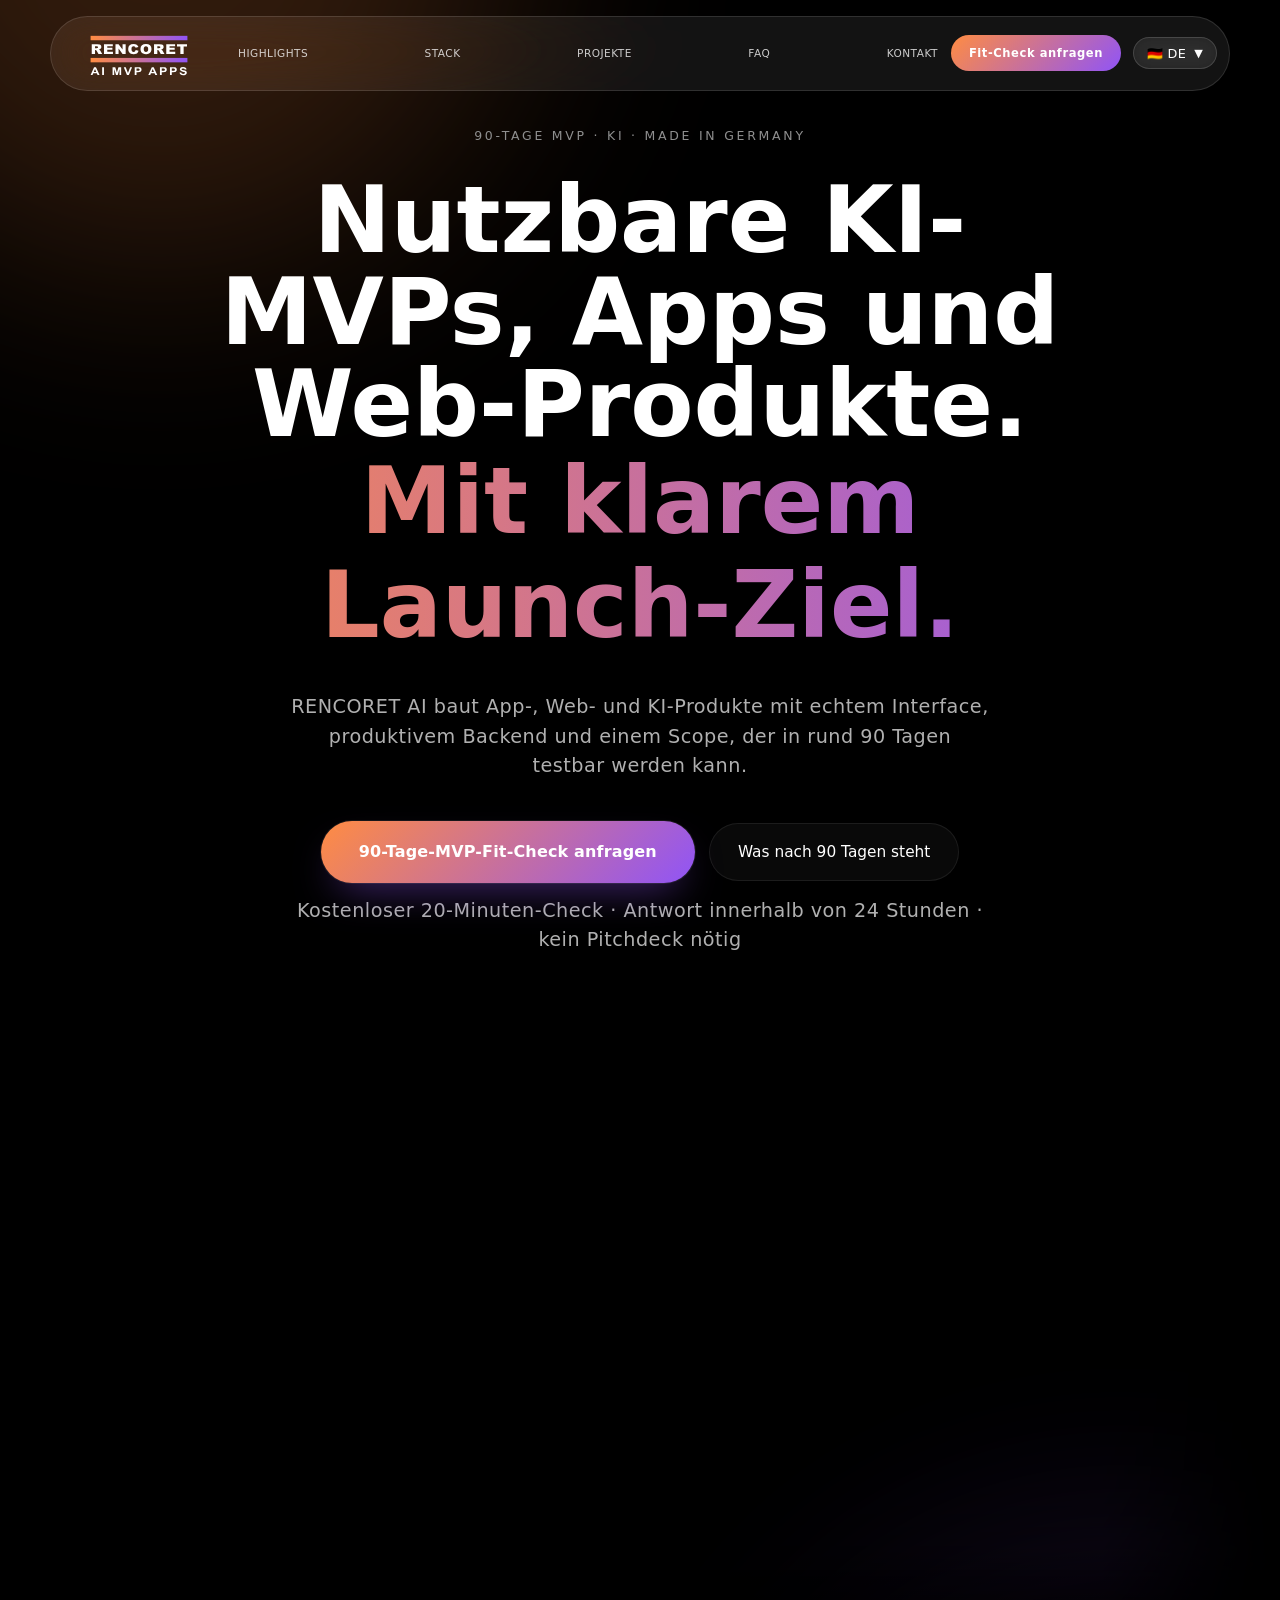
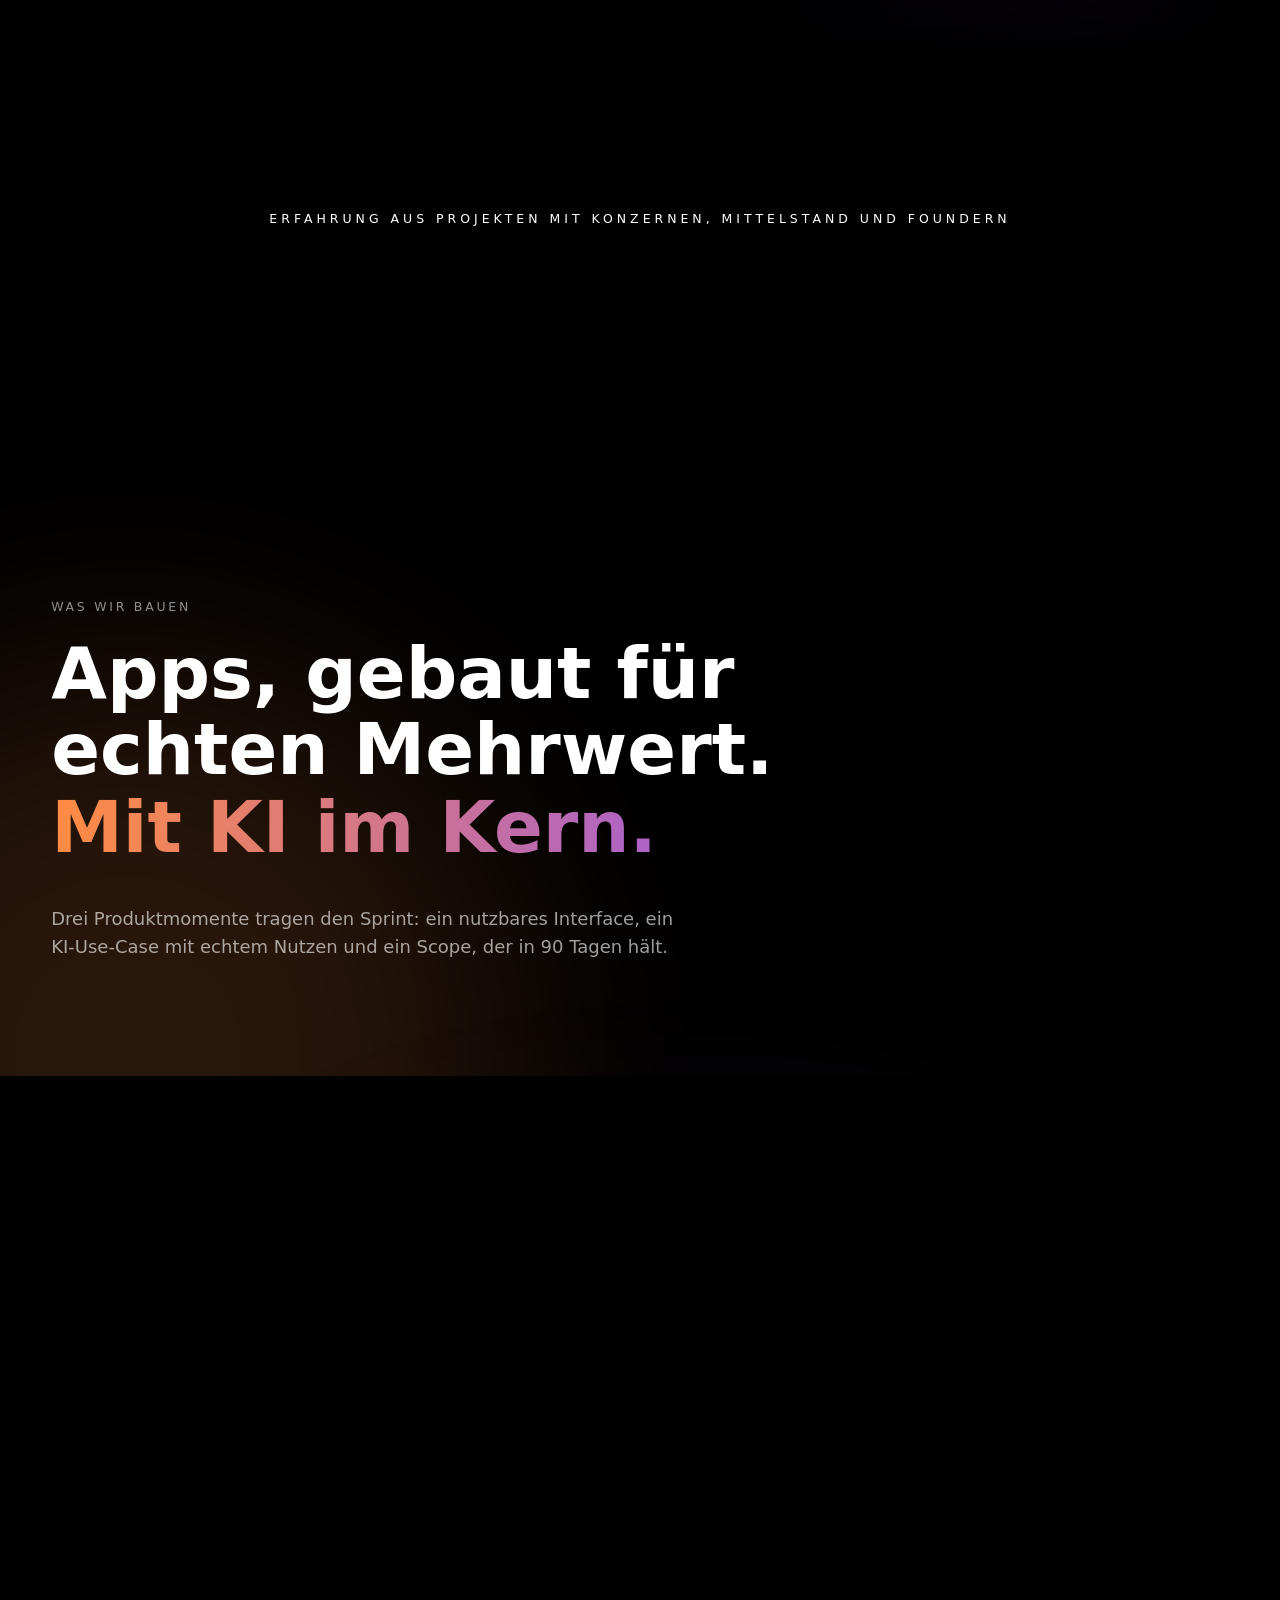
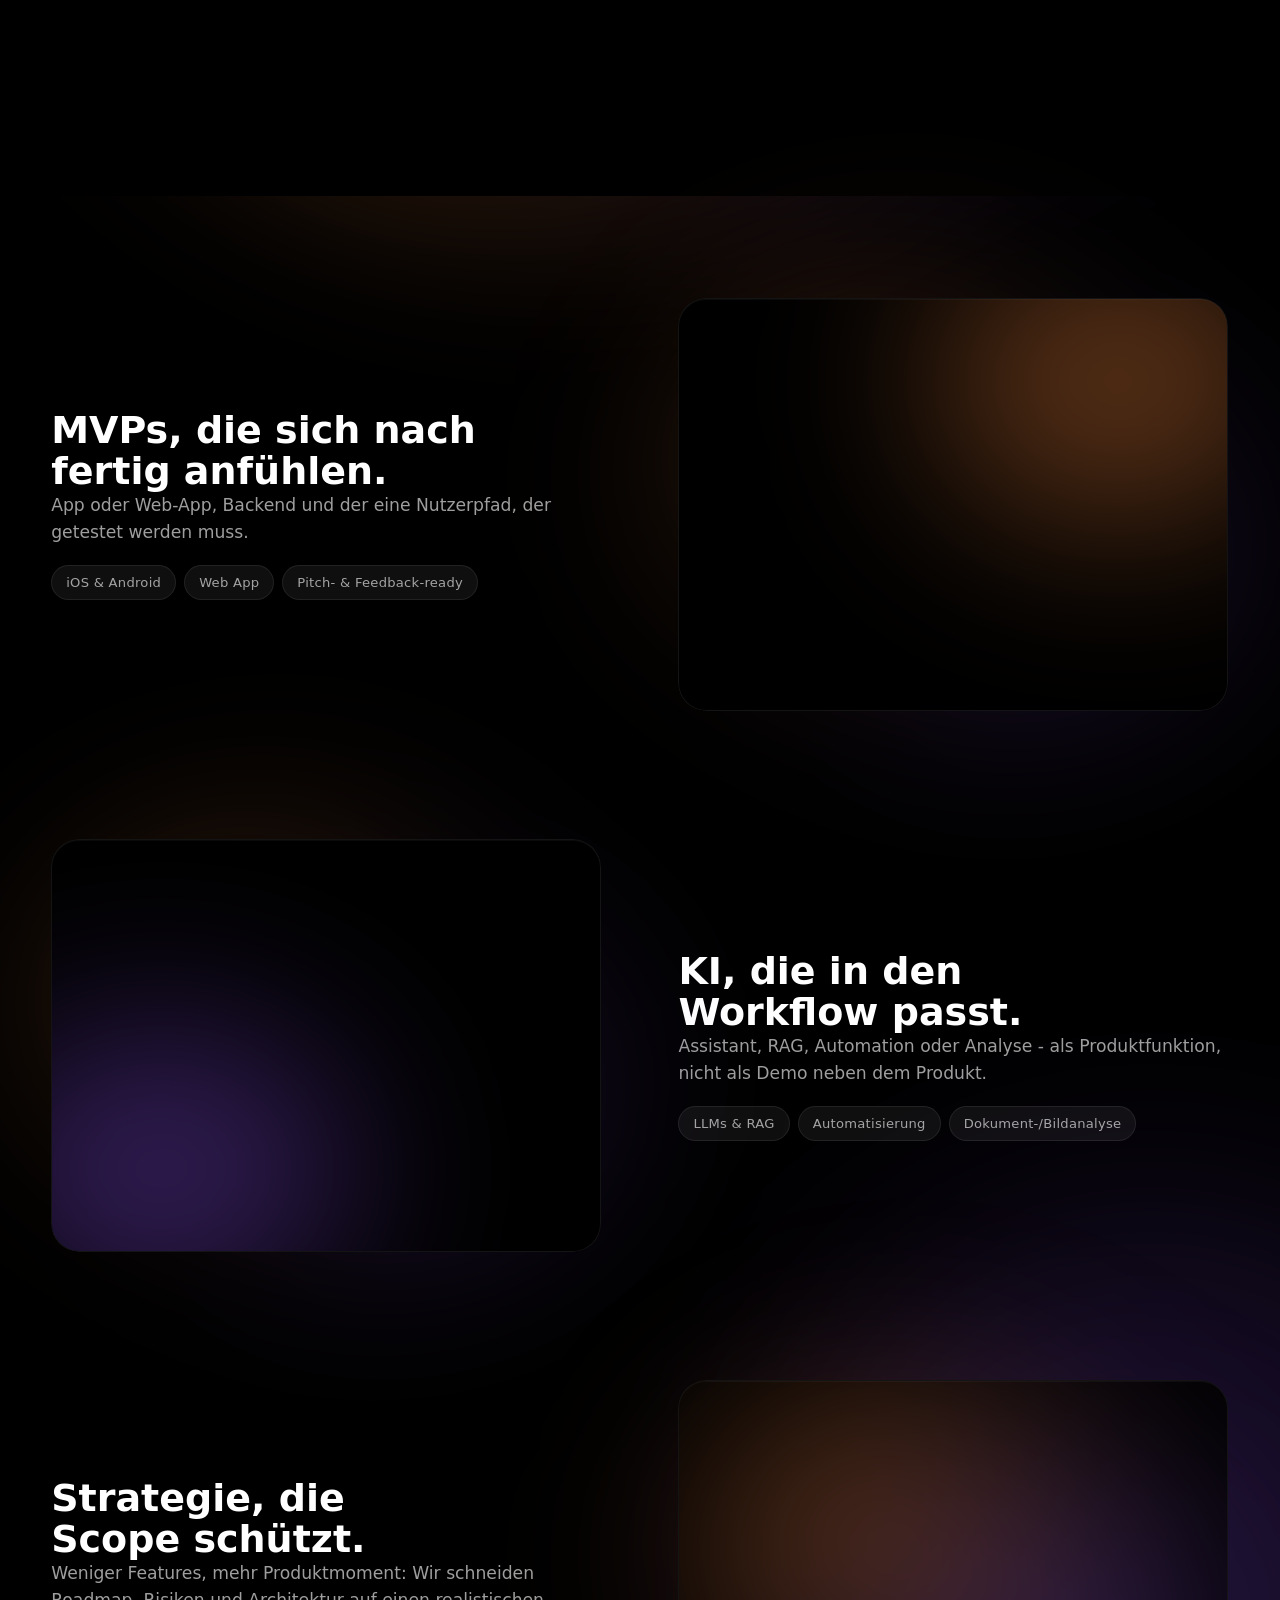
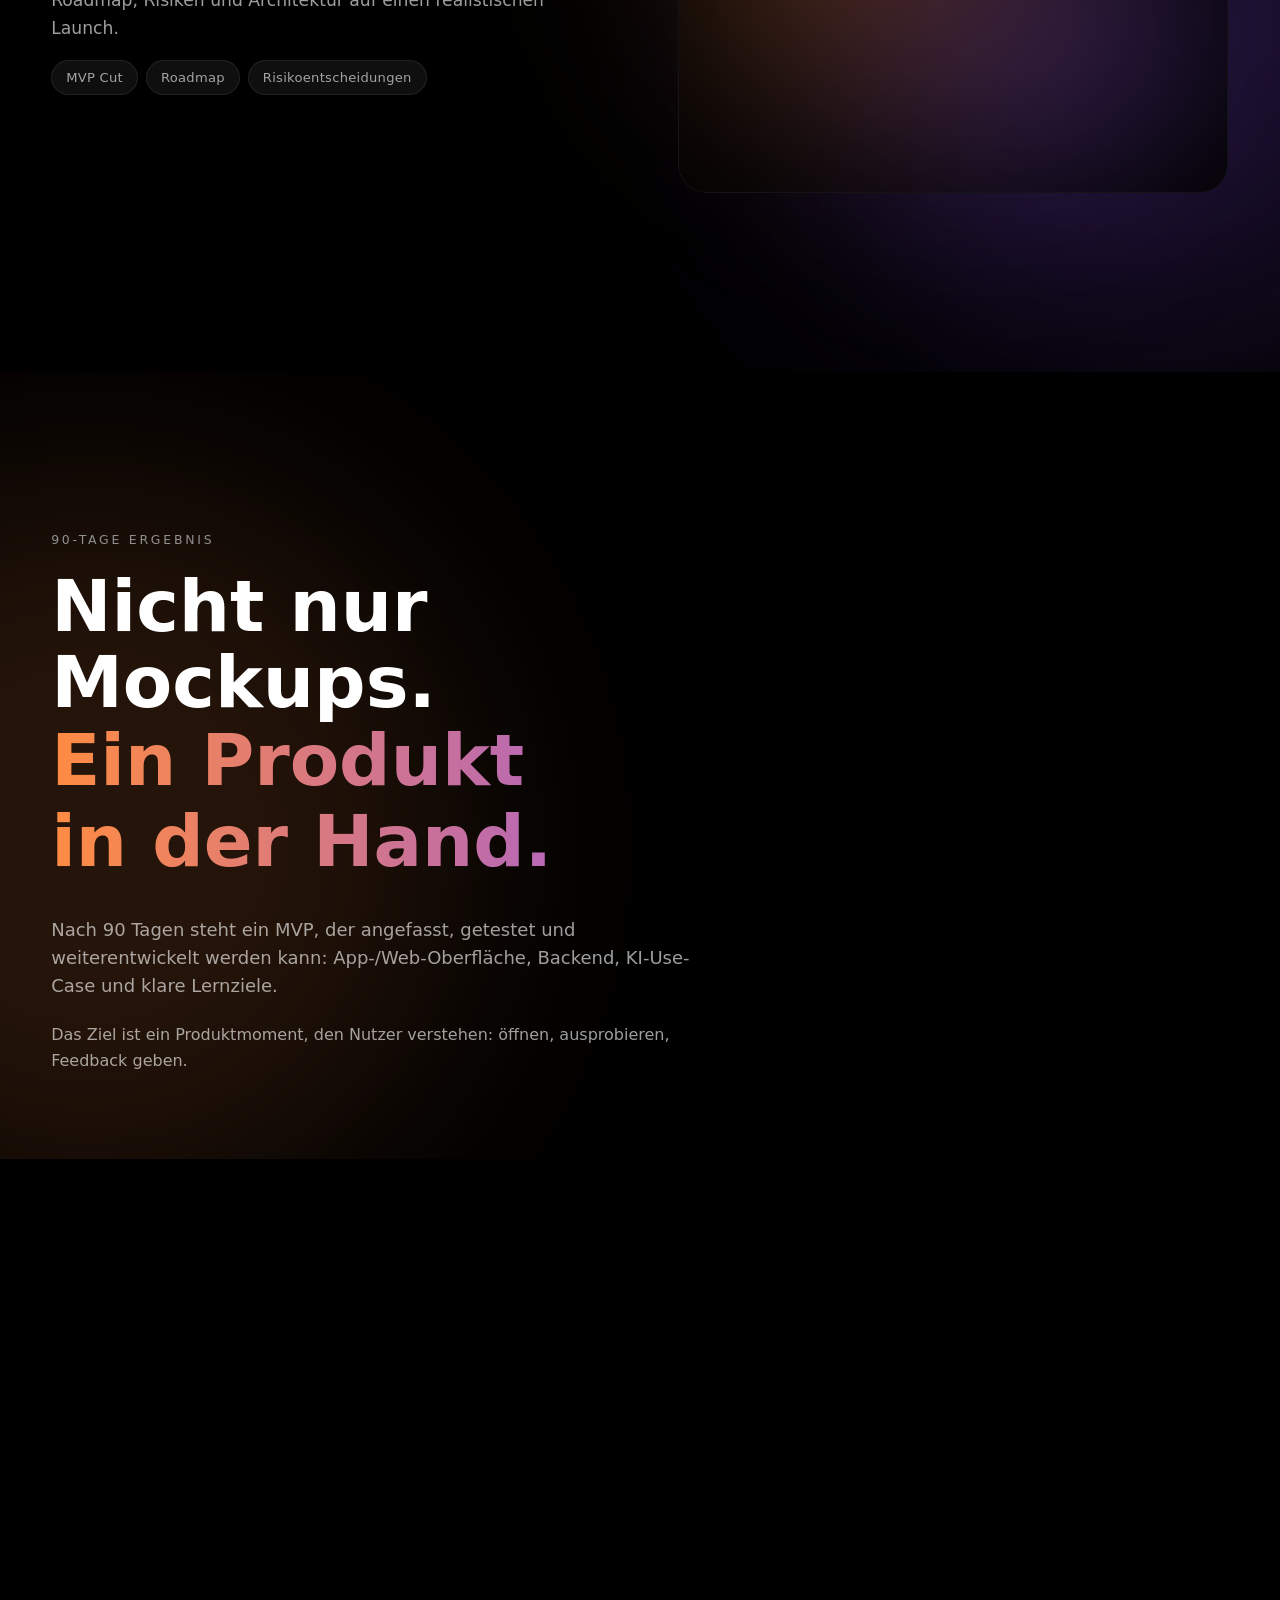
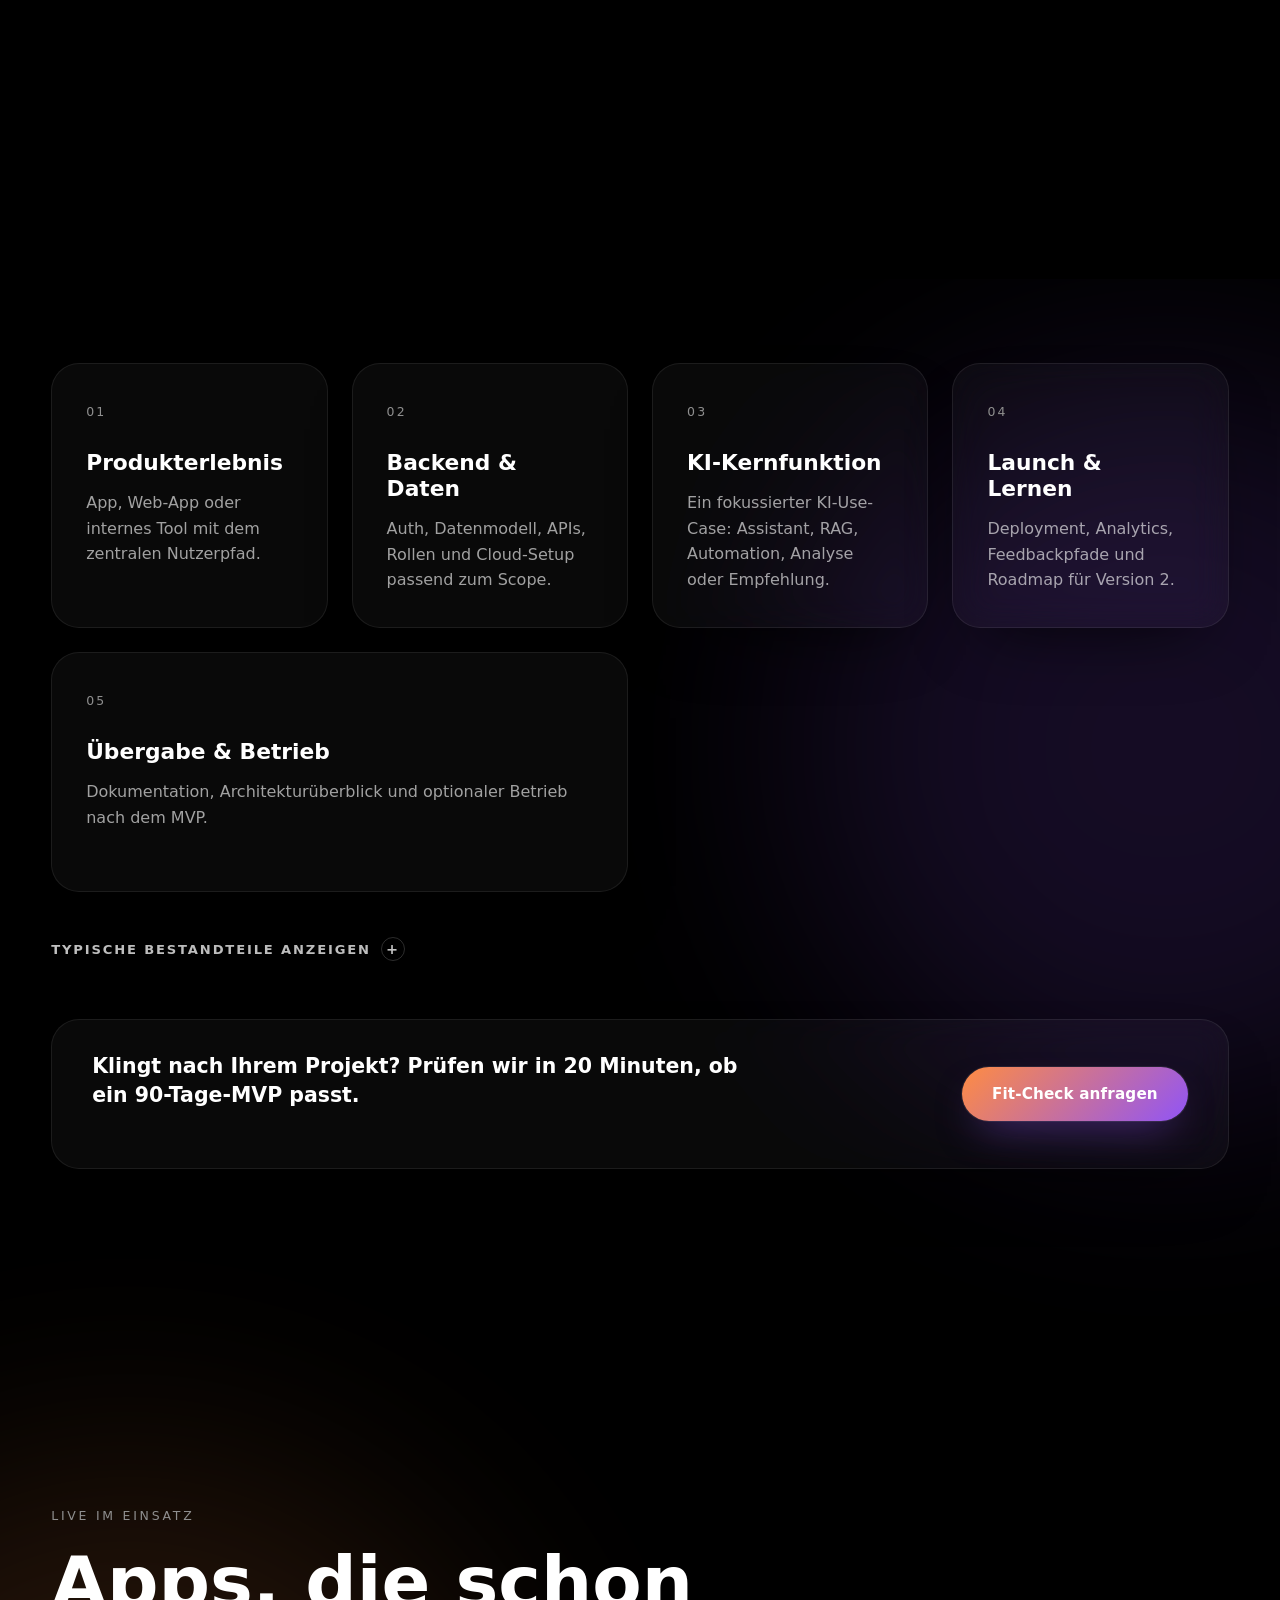
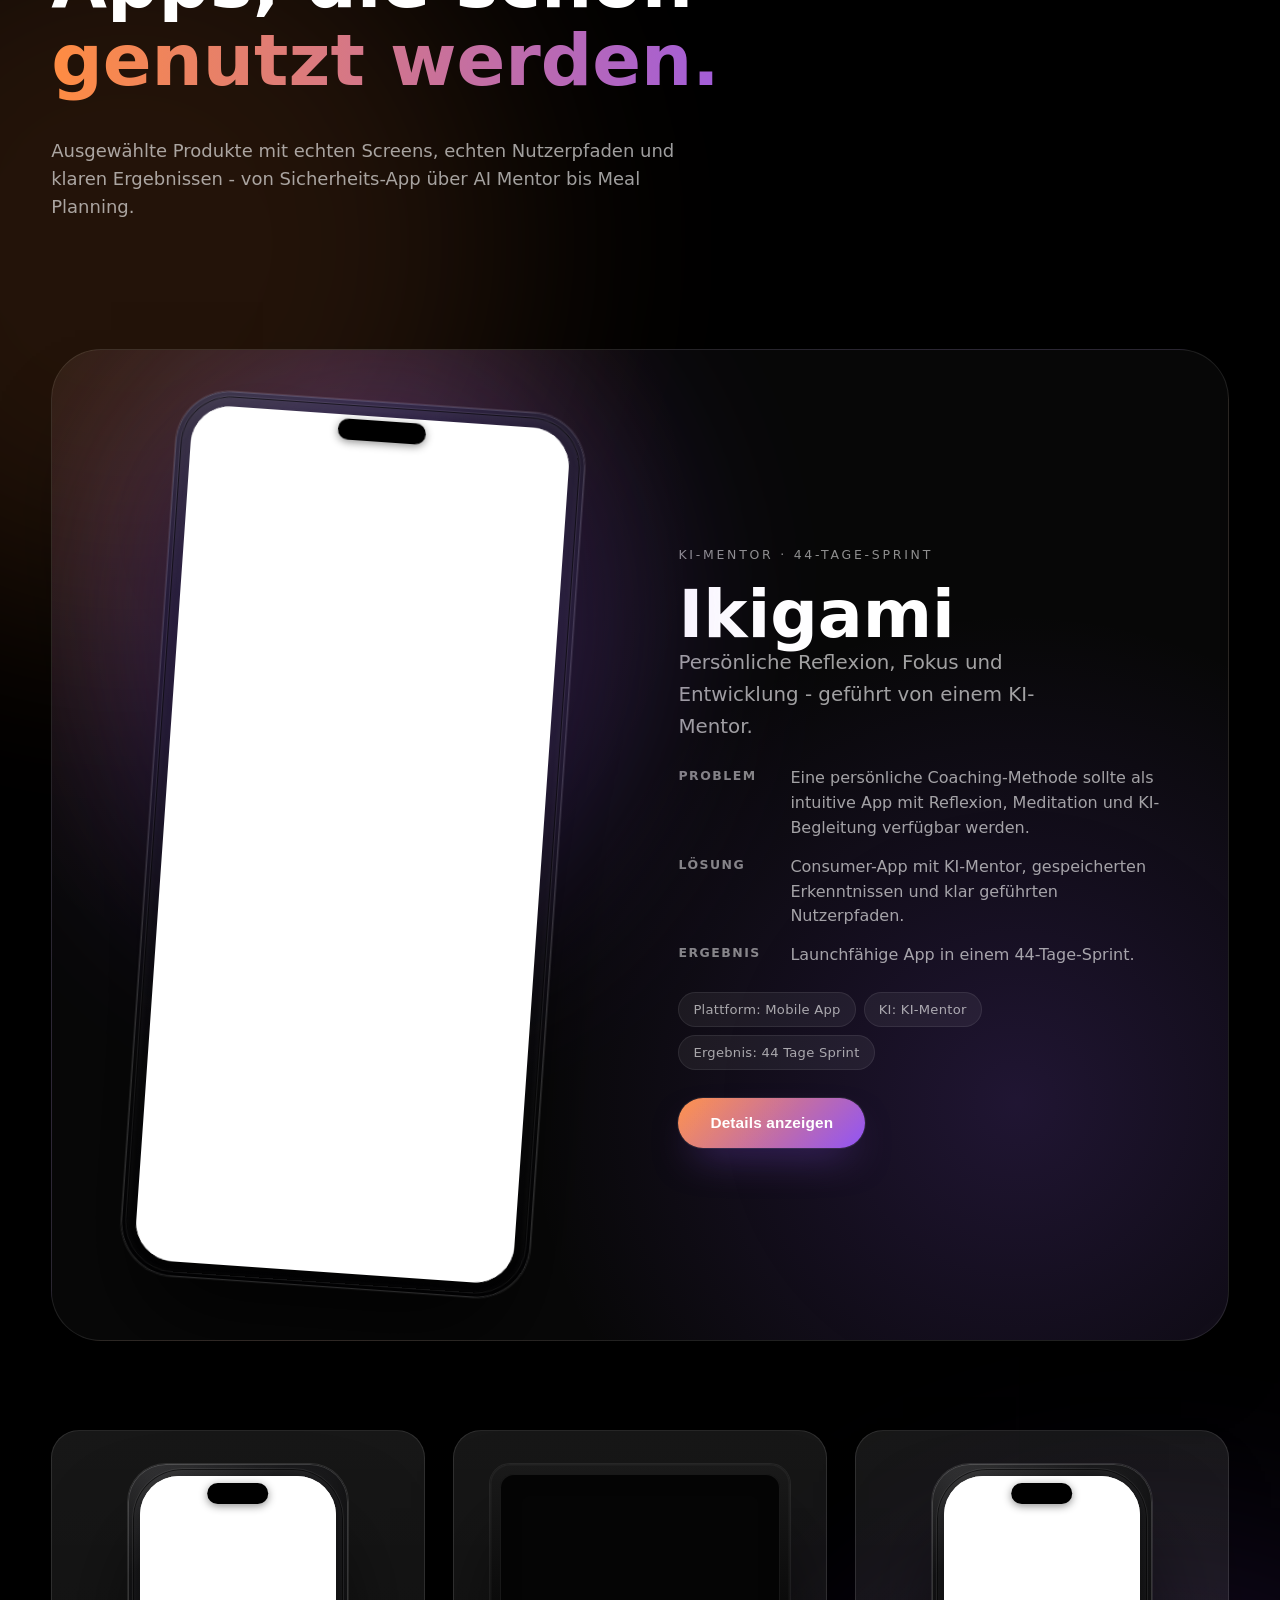
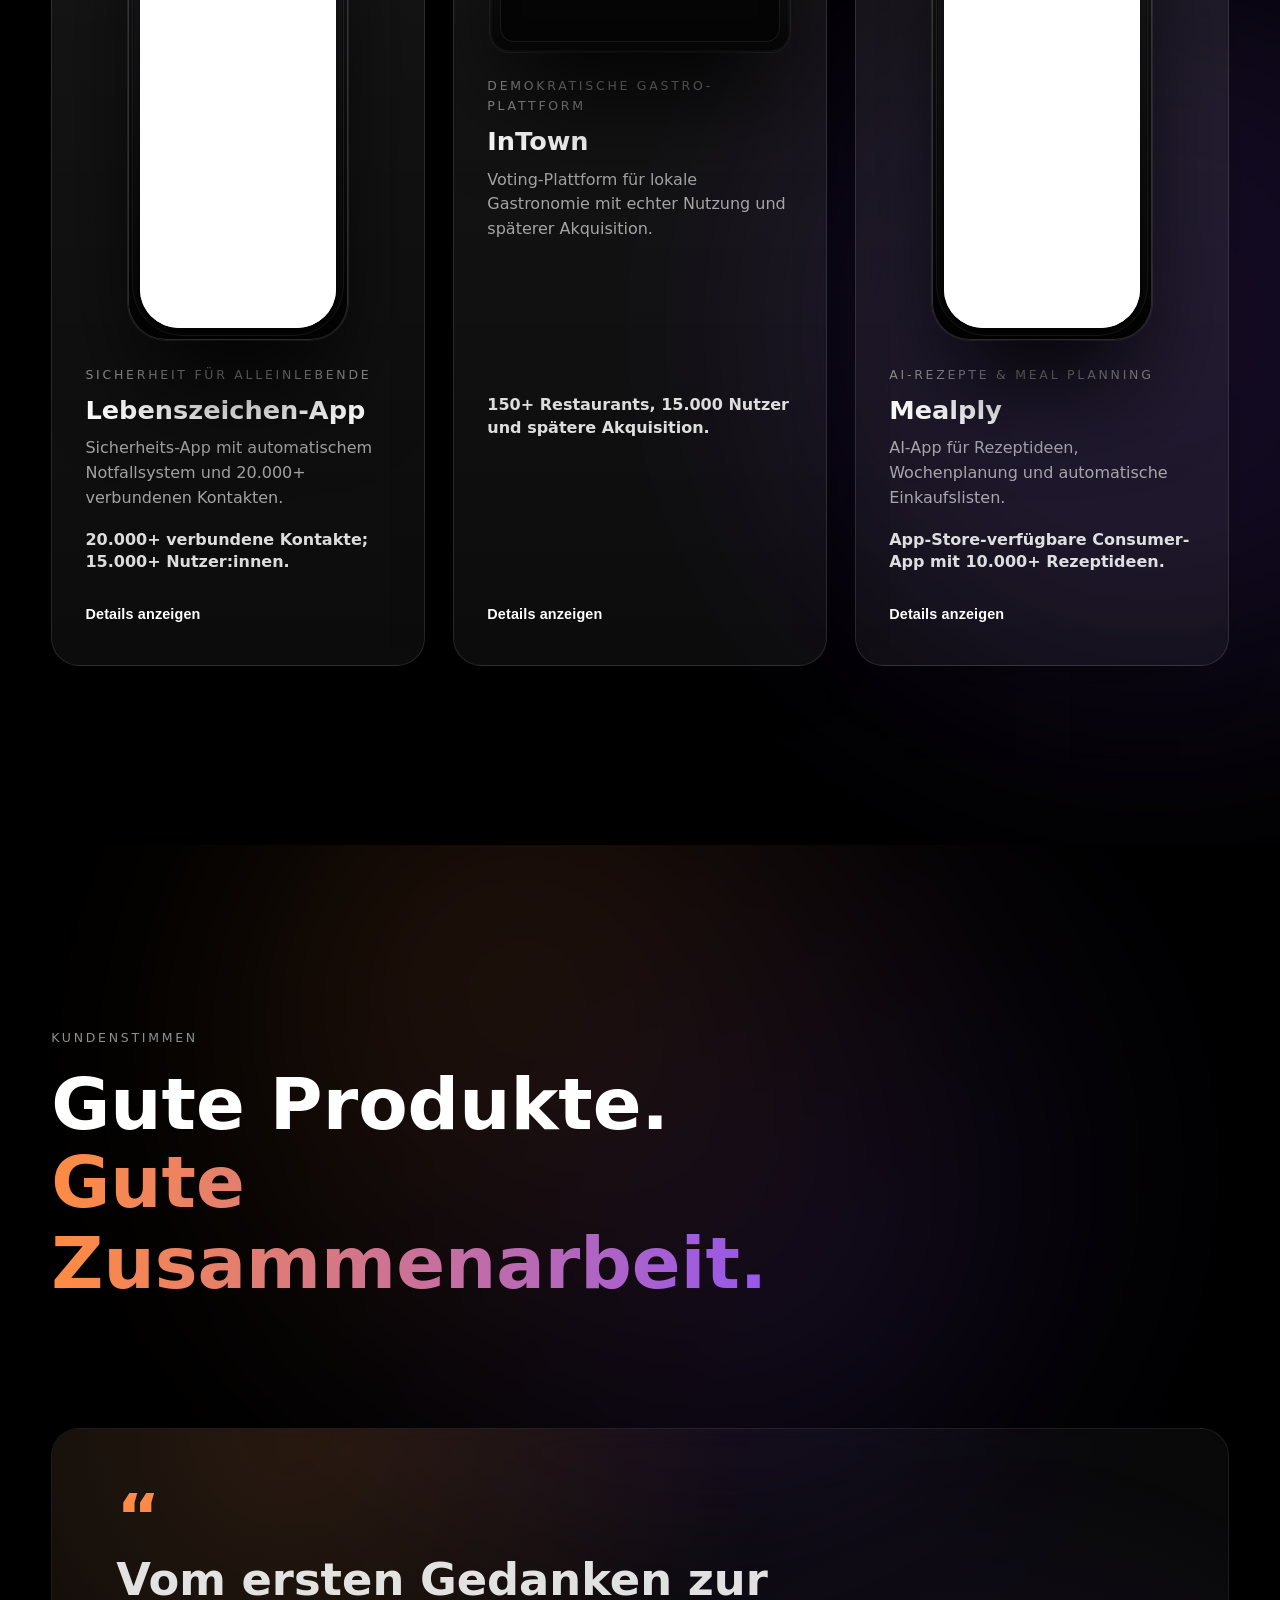
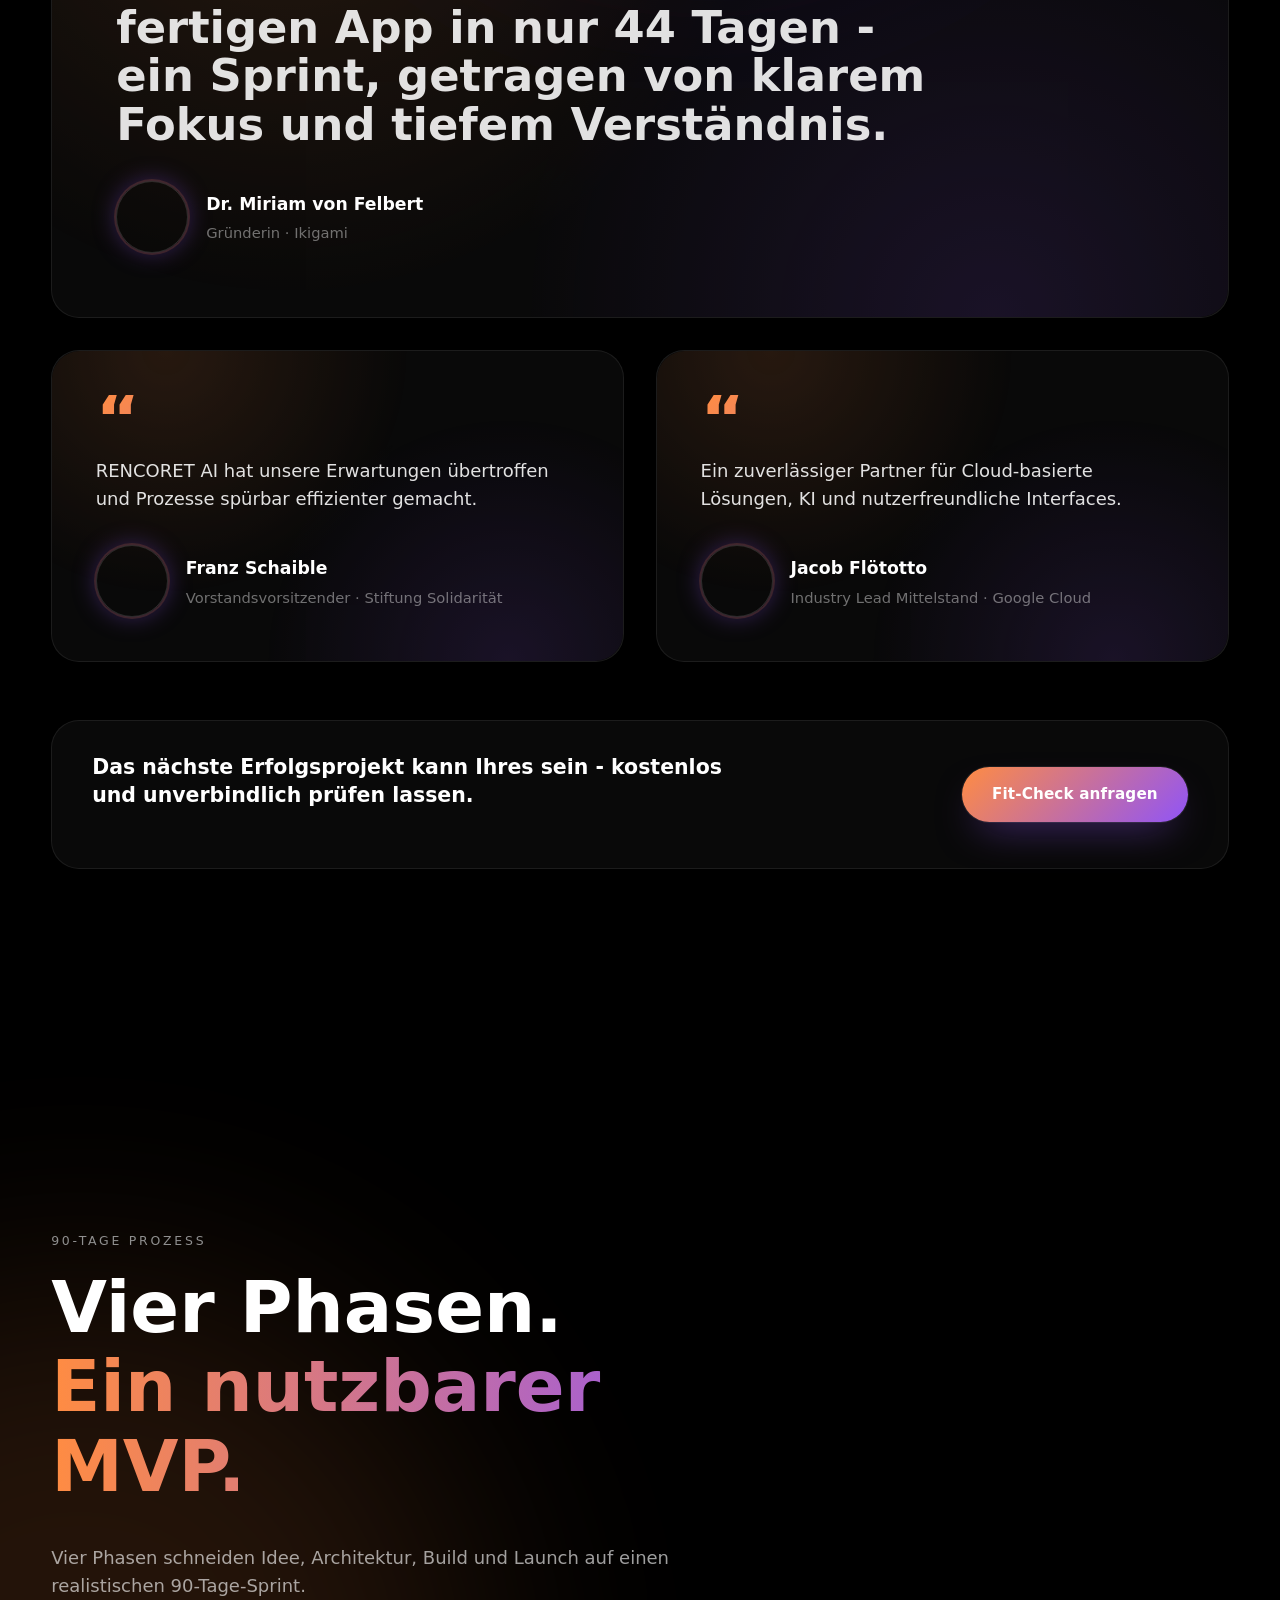
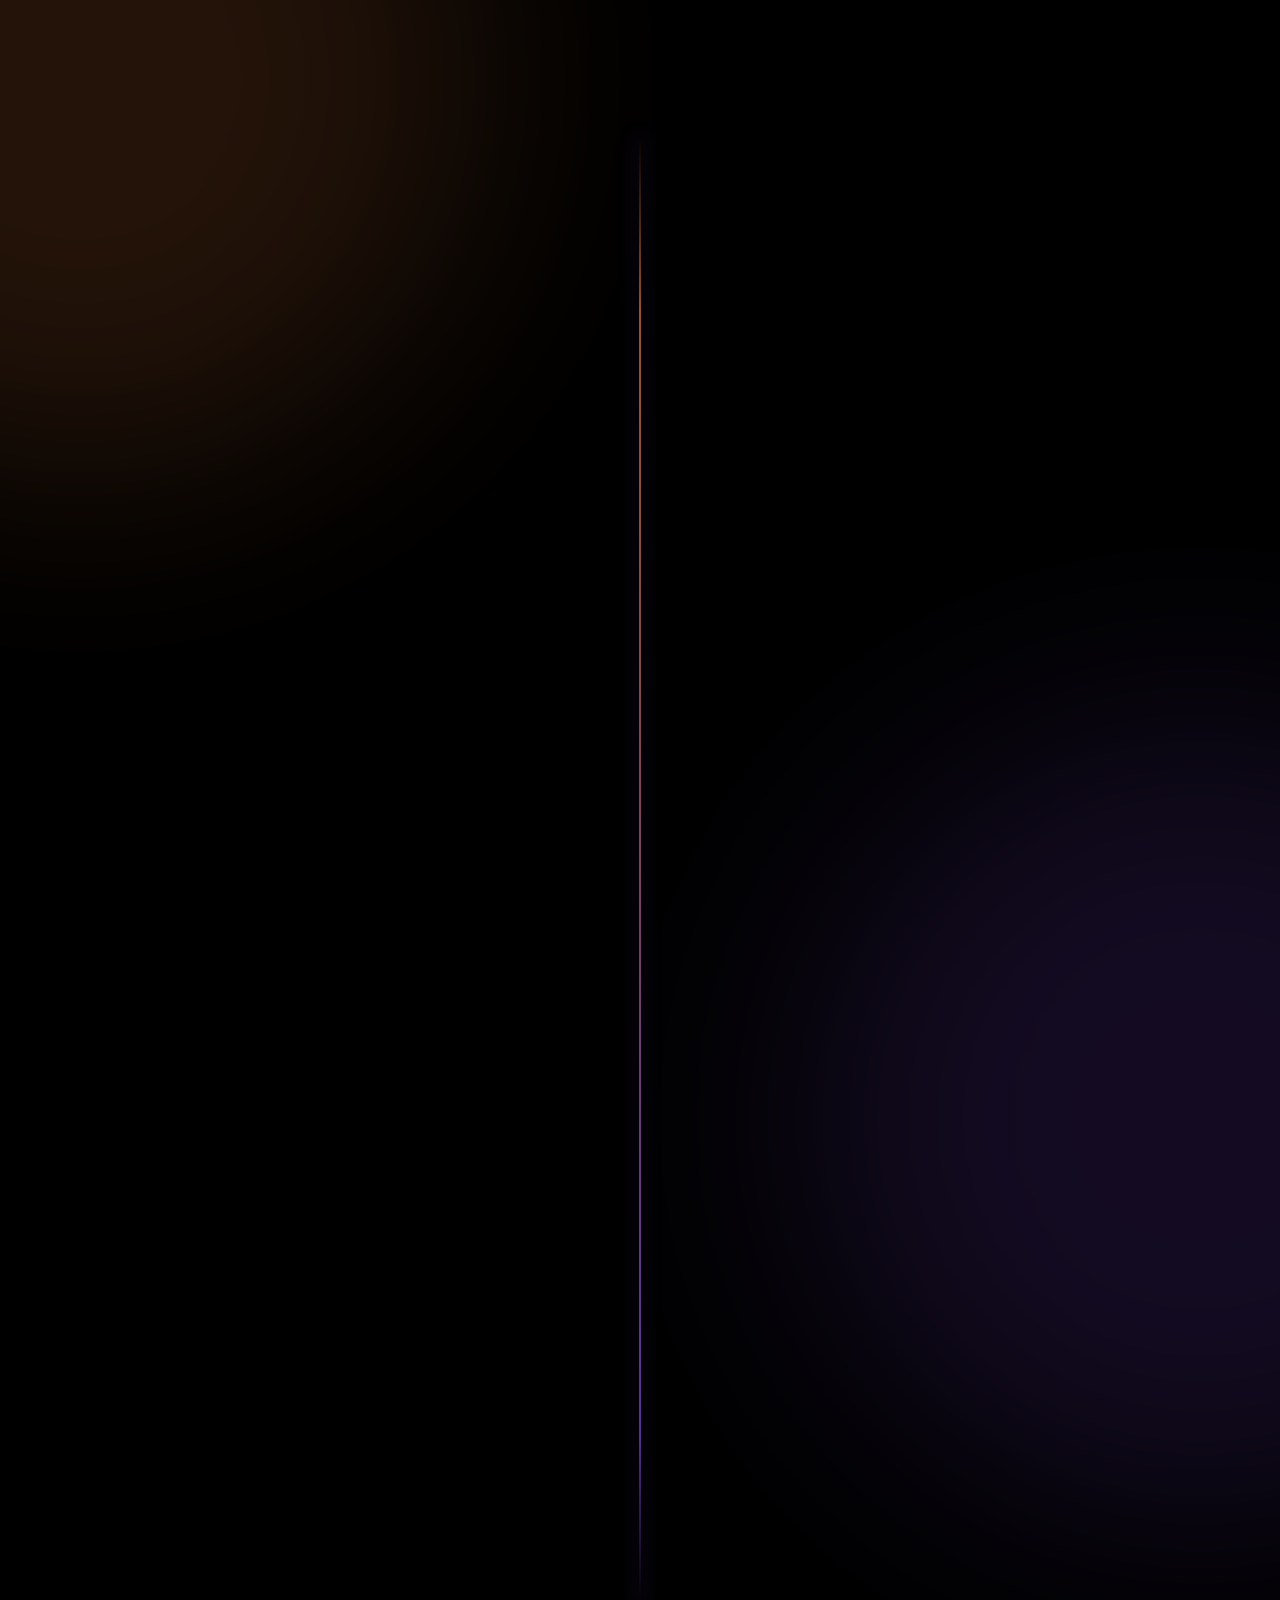
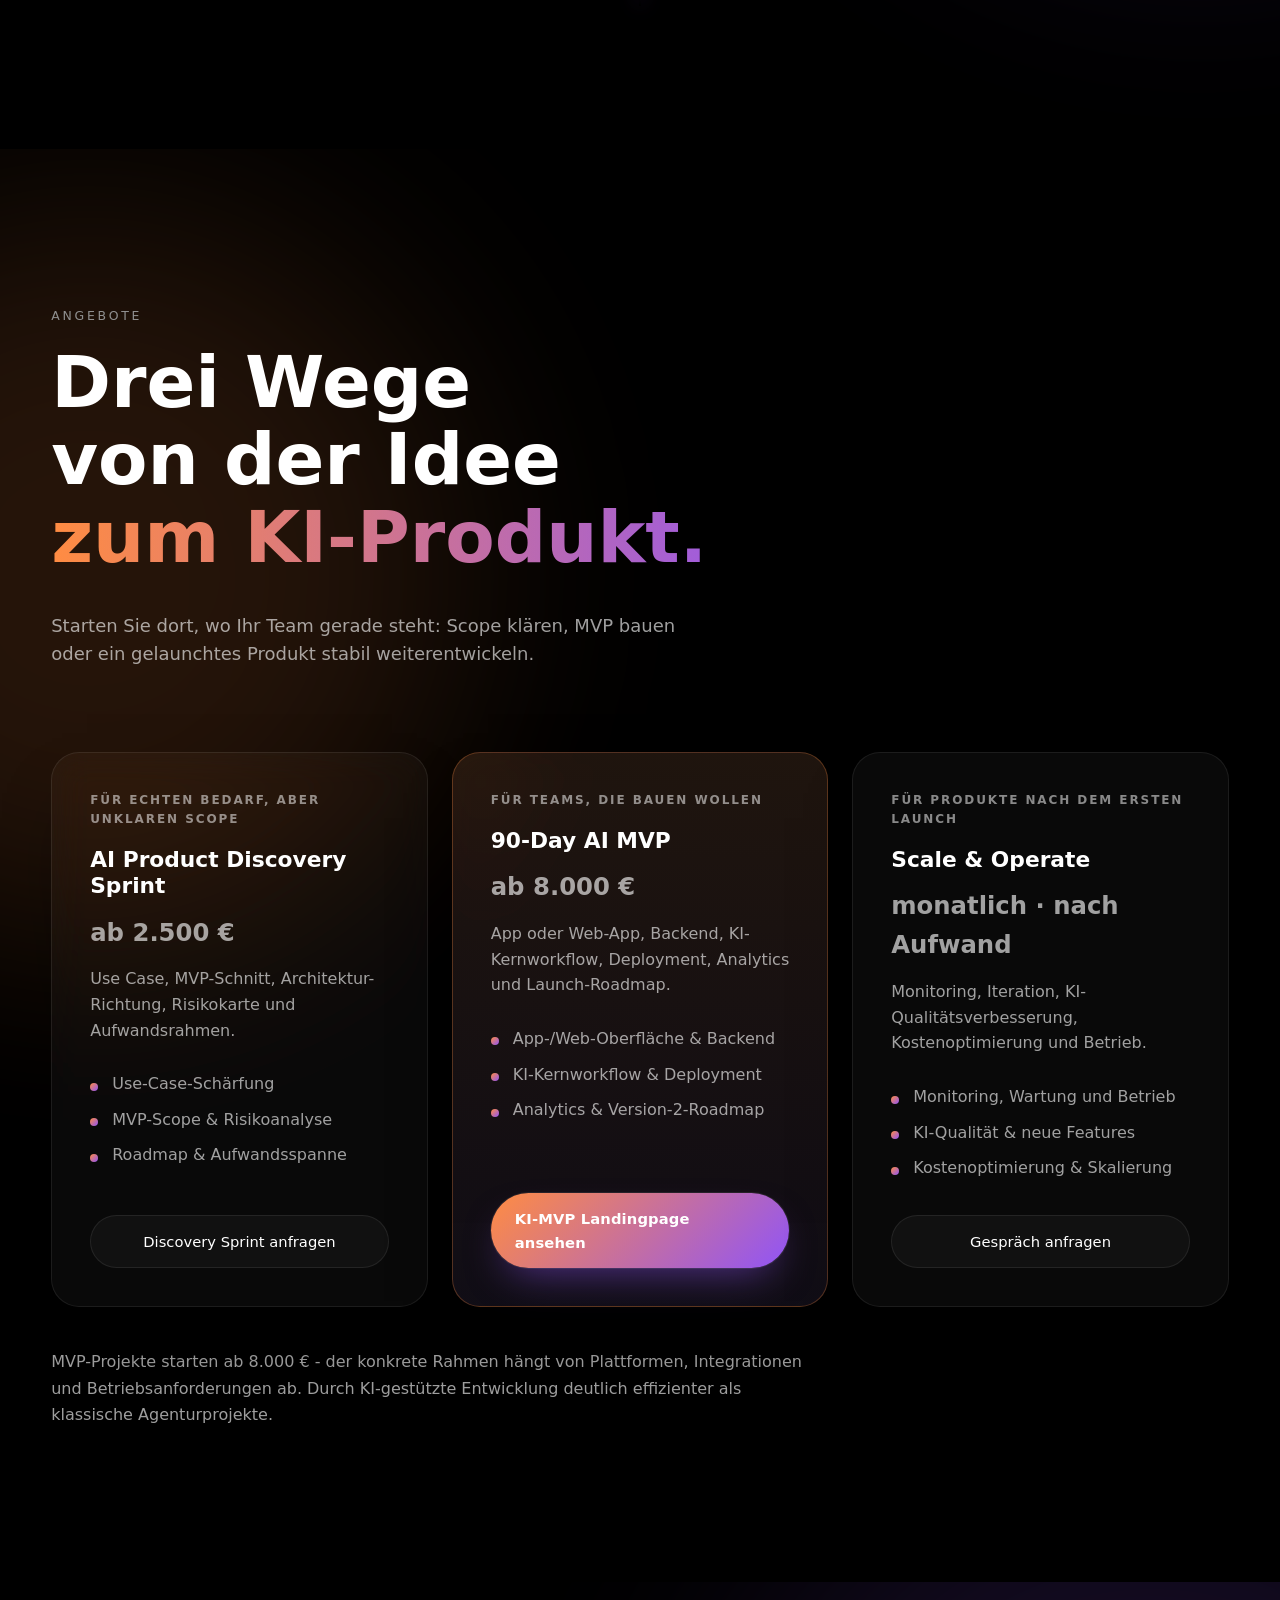
==== commit 7f8b9ad0: "Deploy ads readiness preview" ====
--- a/index.html
+++ b/index.html
@@ -36,7 +36,7 @@
     <meta name="keywords"
         content="KI MVP, AI MVP, App Entwicklung, Flutter Entwicklung, Firebase, Google Cloud, LangChain, LangGraph, RAG, KI Entwicklung, Web App Entwicklung">
     <meta name="author" content="RENCORET AI">
-    <meta name="robots" content="index, follow">
+    <meta name="robots" content="noindex, nofollow">
 
     <!-- Open Graph / Social Media Meta Tags -->
     <meta property="og:title" content="RENCORET AI - KI-MVPs, Apps &amp; Web-Produkte in 90 Tagen">
@@ -505,14 +505,13 @@
         <span class="eyebrow" data-i18n="hero.eyebrow">90-Tage MVP · KI · Made in Germany</span>
 
         <h1 class="hero__headline display-xxl">
-            <span class="display-line" data-i18n="hero.heading.line1">KI-Apps, die genutzt werden.</span>
-            <span class="display-line display-line--accent" data-i18n="hero.heading.line2">In 90 Tagen live.</span>
+            <span class="display-line" data-i18n="hero.heading.line1">Nutzbare KI-MVPs, Apps und Web-Produkte.</span>
+            <span class="display-line display-line--accent" data-i18n="hero.heading.line2">Mit klarem Launch-Ziel.</span>
         </h1>
 
         <p class="hero__lede lede" data-i18n="hero.subheading">
             RENCORET AI baut App-, Web- und KI-Produkte mit echtem Interface,
-            produktivem Backend und klaren Launch-Zielen - schnell genug für MVPs,
-            sauber genug für echte Nutzer.
+            produktivem Backend und einem Scope, der in rund 90 Tagen testbar werden kann.
         </p>
 
         <div class="hero__cta-row btn-row">
@@ -744,7 +743,7 @@
             </h2>
             <p class="lede" data-i18n="deliverables.intro">
                 Nach 90 Tagen steht ein MVP, der angefasst, getestet und weiterentwickelt werden kann:
-                Produktoberfläche, Backend, KI-Use-Case und klare Lernziele.
+                App-/Web-Oberfläche, Backend, KI-Use-Case und klare Lernziele.
             </p>
             <p class="conversion-section__note" data-i18n="deliverables.note">
                 Das Ziel ist ein Produktmoment, den Nutzer verstehen:
@@ -1241,11 +1240,11 @@
                     App oder Web-App, Backend, KI-Kernworkflow, Deployment, Analytics und Launch-Roadmap.
                 </p>
                 <ul>
-                    <li data-i18n="offers.mvp.item1">Produktoberfläche &amp; Backend</li>
+                    <li data-i18n="offers.mvp.item1">App-/Web-Oberfläche &amp; Backend</li>
                     <li data-i18n="offers.mvp.item2">KI-Kernworkflow &amp; Deployment</li>
                     <li data-i18n="offers.mvp.item3">Analytics &amp; Version-2-Roadmap</li>
                 </ul>
-                <a href="#lead-form" class="cta-button offer-card__cta" data-i18n="offers.mvp.cta">Fit-Check anfragen</a>
+                <a href="ki-mvp-entwickeln-lassen.html" class="cta-button offer-card__cta" data-i18n="offers.mvp.cta">KI-MVP Landingpage ansehen</a>
             </article>
             <article class="offer-card">
                 <span class="offer-card__label" data-i18n="offers.scale.label">Für Produkte nach dem ersten Launch</span>
@@ -1716,7 +1715,7 @@
             <div class="contact-card contact-card--form">
                 <h3 class="contact-card__title" data-i18n="contact.form.heading">90-Tage-MVP-Fit-Check</h3>
                 <p class="contact-card__lead" data-i18n="contact.form.lead">
-                    4 kurze Felder reichen. Die Einordnung darunter ist optional und hilft uns, schneller konkret zu antworten.
+                    Kurze Angaben zu Idee, Rolle, Zeitrahmen und Budget reichen, damit wir den Fit konkreter prüfen können.
                 </p>
                 <div class="contact-card__trust-row" aria-label="Kontaktversprechen">
                     <span data-i18n="contact.form.promise.scope">Scope-Einschätzung</span>
@@ -1733,48 +1732,85 @@
                     <input type="hidden" id="utm_content" name="utm_content">
                     <input type="hidden" id="utm_term" name="utm_term">
 
-                    <div class="form-group">
-                        <label for="name" data-i18n="contact.form.name">Name</label>
-                        <input type="text" id="name" name="name" required aria-required="true">
-                    </div>
-                    <div class="form-group">
-                        <label for="email" data-i18n="contact.form.email">E-Mail</label>
-                        <input type="email" id="email" name="email" required aria-required="true">
-                    </div>
-                    <div class="form-group">
-                        <label for="phone" data-i18n="contact.form.phone">Telefonnummer (optional)</label>
-                        <input type="tel" id="phone" name="phone">
+                    <div class="form-grid form-grid--two">
+                        <div class="form-group">
+                            <label for="name" data-i18n="contact.form.name">Name</label>
+                            <input type="text" id="name" name="name" required aria-required="true">
+                        </div>
+                        <div class="form-group">
+                            <label for="email" data-i18n="contact.form.email">Geschäftliche E-Mail</label>
+                            <input type="email" id="email" name="email" required aria-required="true">
+                        </div>
+                        <div class="form-group">
+                            <label for="company" data-i18n="contact.form.company">Unternehmen</label>
+                            <input type="text" id="company" name="company" required aria-required="true">
+                        </div>
+                        <div class="form-group">
+                            <label for="role_function" data-i18n="contact.form.role_function">Rolle/Funktion</label>
+                            <input type="text" id="role_function" name="role_function" required aria-required="true">
+                        </div>
                     </div>
                     <div class="form-group">
                         <label for="message" data-i18n="contact.form.message">Beschreiben Sie kurz Ihre MVP-Idee</label>
                         <textarea id="message" name="message" rows="4" required></textarea>
                     </div>
 
+                    <div class="form-grid form-grid--two">
+                        <div class="form-group">
+                            <label for="project_status" data-i18n="contact.form.project_status">Projektstatus</label>
+                            <select id="project_status" name="project_status" required aria-required="true">
+                                <option value="" data-i18n="contact.form.select_placeholder">Bitte auswählen</option>
+                                <option value="idea" data-i18n="contact.form.project_status.idea">Idee</option>
+                                <option value="rough_scope" data-i18n="contact.form.project_status.rough_scope">Grober Scope vorhanden</option>
+                                <option value="prototype" data-i18n="contact.form.project_status.prototype">Prototyp vorhanden</option>
+                                <option value="existing_product" data-i18n="contact.form.project_status.existing_product">Bestehendes Produkt</option>
+                                <option value="budget_approved" data-i18n="contact.form.project_status.budget_approved">Finanzierung/Budget freigegeben</option>
+                            </select>
+                        </div>
+                        <div class="form-group">
+                            <label for="launch_timeline" data-i18n="contact.form.launch_timeline">Gewünschter Launch-Zeitraum</label>
+                            <select id="launch_timeline" name="launch_timeline" required aria-required="true">
+                                <option value="" data-i18n="contact.form.select_placeholder">Bitte auswählen</option>
+                                <option value="asap" data-i18n="contact.form.launch_timeline.asap">So schnell wie möglich</option>
+                                <option value="0_3_months" data-i18n="contact.form.launch_timeline.0_3">0-3 Monate</option>
+                                <option value="3_6_months" data-i18n="contact.form.launch_timeline.3_6">3-6 Monate</option>
+                                <option value="6_plus_months" data-i18n="contact.form.launch_timeline.6_plus">6+ Monate</option>
+                            </select>
+                        </div>
+                        <div class="form-group">
+                            <label for="budget_range" data-i18n="contact.form.budget_range">Budgetrahmen</label>
+                            <select id="budget_range" name="budget_range" required aria-required="true">
+                                <option value="" data-i18n="contact.form.select_placeholder">Bitte auswählen</option>
+                                <option value="under_8k" data-i18n="contact.form.budget_range.under_8">Unter 8k</option>
+                                <option value="8_15k" data-i18n="contact.form.budget_range.8_15">8k–15k</option>
+                                <option value="15_30k" data-i18n="contact.form.budget_range.15_30">15k–30k</option>
+                                <option value="30_75k" data-i18n="contact.form.budget_range.30_75">30k–75k</option>
+                                <option value="75k_plus" data-i18n="contact.form.budget_range.75_plus">75k+</option>
+                                <option value="discuss" data-i18n="contact.form.budget_range.discuss">Möchte ich im Gespräch klären</option>
+                            </select>
+                        </div>
+                        <div class="form-group">
+                            <label for="ai_function" data-i18n="contact.form.ai_function">Wichtigste KI-/Produktfunktion</label>
+                            <select id="ai_function" name="ai_function" required aria-required="true">
+                                <option value="" data-i18n="contact.form.select_placeholder">Bitte auswählen</option>
+                                <option value="chatbot_assistant" data-i18n="contact.form.ai_function.chatbot">Chatbot/Assistent</option>
+                                <option value="rag_search" data-i18n="contact.form.ai_function.rag">RAG/Wissenssuche</option>
+                                <option value="automation" data-i18n="contact.form.ai_function.automation">Automatisierung</option>
+                                <option value="image_document_analysis" data-i18n="contact.form.ai_function.documents">Bild-/Dokumentenanalyse</option>
+                                <option value="recommendation" data-i18n="contact.form.ai_function.recommendation">Empfehlungssystem</option>
+                                <option value="open" data-i18n="contact.form.ai_function.open">Noch offen</option>
+                            </select>
+                        </div>
+                    </div>
+
                     <details class="form-details">
-                        <summary data-i18n="contact.form.details_summary">Optional: Projekt in 60 Sekunden einordnen</summary>
+                        <summary data-i18n="contact.form.details_summary">Optional: Telefon und technische Einordnung ergänzen</summary>
                         <fieldset class="form-section form-section--optional">
-                            <legend data-i18n="contact.form.optional_group">Projekt einordnen (optional)</legend>
+                            <legend data-i18n="contact.form.optional_group">Optionale Ergänzungen</legend>
                             <div class="form-grid form-grid--two">
                                 <div class="form-group">
-                                    <label for="project_status" data-i18n="contact.form.project_status">Projektstatus</label>
-                                    <select id="project_status" name="project_status">
-                                        <option value="" data-i18n="contact.form.select_placeholder">Bitte auswählen</option>
-                                        <option value="idea" data-i18n="contact.form.project_status.idea">Idee</option>
-                                        <option value="rough_scope" data-i18n="contact.form.project_status.rough_scope">Grober Scope vorhanden</option>
-                                        <option value="prototype" data-i18n="contact.form.project_status.prototype">Prototyp vorhanden</option>
-                                        <option value="existing_product" data-i18n="contact.form.project_status.existing_product">Bestehendes Produkt</option>
-                                        <option value="budget_approved" data-i18n="contact.form.project_status.budget_approved">Finanzierung/Budget freigegeben</option>
-                                    </select>
-                                </div>
-                                <div class="form-group">
-                                    <label for="launch_timeline" data-i18n="contact.form.launch_timeline">Launch-Zeitraum</label>
-                                    <select id="launch_timeline" name="launch_timeline">
-                                        <option value="" data-i18n="contact.form.select_placeholder">Bitte auswählen</option>
-                                        <option value="asap" data-i18n="contact.form.launch_timeline.asap">So schnell wie möglich</option>
-                                        <option value="0_3_months" data-i18n="contact.form.launch_timeline.0_3">0-3 Monate</option>
-                                        <option value="3_6_months" data-i18n="contact.form.launch_timeline.3_6">3-6 Monate</option>
-                                        <option value="6_plus_months" data-i18n="contact.form.launch_timeline.6_plus">6+ Monate</option>
-                                    </select>
+                                    <label for="phone" data-i18n="contact.form.phone">Telefonnummer (optional)</label>
+                                    <input type="tel" id="phone" name="phone">
                                 </div>
                                 <div class="form-group">
                                     <label for="target_platform" data-i18n="contact.form.target_platform">Zielplattform</label>
@@ -1783,33 +1819,10 @@
                                         <option value="ios_android" data-i18n="contact.form.target_platform.mobile">iOS/Android</option>
                                         <option value="web_app" data-i18n="contact.form.target_platform.web">Web-App</option>
                                         <option value="internal_app" data-i18n="contact.form.target_platform.internal">Interne Anwendung</option>
+                                        <option value="workflow_automation" data-i18n="contact.form.target_platform.workflow">Workflow-Automation</option>
                                         <option value="open" data-i18n="contact.form.target_platform.open">Noch offen</option>
                                     </select>
                                 </div>
-                                <div class="form-group">
-                                    <label for="budget_range" data-i18n="contact.form.budget_range">Budgetrahmen</label>
-                                    <select id="budget_range" name="budget_range">
-                                        <option value="" data-i18n="contact.form.select_placeholder">Bitte auswählen</option>
-                                        <option value="open" data-i18n="contact.form.budget_range.open">Noch offen</option>
-                                        <option value="under_15k" data-i18n="contact.form.budget_range.under_15">Unter 15k</option>
-                                        <option value="15_30k" data-i18n="contact.form.budget_range.15_30">15k-30k</option>
-                                        <option value="30_75k" data-i18n="contact.form.budget_range.30_75">30k-75k</option>
-                                        <option value="75k_plus" data-i18n="contact.form.budget_range.75_plus">75k+</option>
-                                        <option value="discuss" data-i18n="contact.form.budget_range.discuss">Möchte ich im Gespräch klären</option>
-                                    </select>
-                                </div>
-                            </div>
-                            <div class="form-group">
-                                <label for="ai_function" data-i18n="contact.form.ai_function">Wichtigste KI-Funktion</label>
-                                <select id="ai_function" name="ai_function">
-                                    <option value="" data-i18n="contact.form.select_placeholder">Bitte auswählen</option>
-                                    <option value="chatbot_assistant" data-i18n="contact.form.ai_function.chatbot">Chatbot/Assistent</option>
-                                    <option value="rag_search" data-i18n="contact.form.ai_function.rag">RAG/Wissenssuche</option>
-                                    <option value="automation" data-i18n="contact.form.ai_function.automation">Automatisierung</option>
-                                    <option value="image_document_analysis" data-i18n="contact.form.ai_function.documents">Bild-/Dokumentenanalyse</option>
-                                    <option value="recommendation" data-i18n="contact.form.ai_function.recommendation">Empfehlungssystem</option>
-                                    <option value="open" data-i18n="contact.form.ai_function.open">Noch offen</option>
-                                </select>
                             </div>
                             <div class="form-group">
                                 <label for="success_90_days" data-i18n="contact.form.success_90_days">Erfolg nach 90 Tagen</label>
@@ -2775,7 +2788,7 @@
     <div id="cookie-banner" class="cookie-banner" style="display: none;">
         <div class="cookie-content">
             <p>Wir verwenden Cookies und Tracking-Technologien, um Ihre Erfahrung zu verbessern und den Erfolg unserer
-                LinkedIn-Kampagnen zu messen. Nicht notwendiges Tracking laden wir erst nach Ihrer aktiven Zustimmung.
+                Kampagnen zu messen. Nicht notwendiges Tracking laden wir erst nach Ihrer aktiven Zustimmung.
                 Details finden Sie in unserer <a href="datenschutz.html">Datenschutzerklärung</a>.</p>
             <div class="cookie-buttons">
                 <button id="reject-cookies" class="cookie-btn cookie-btn-reject" type="button">Ablehnen</button>
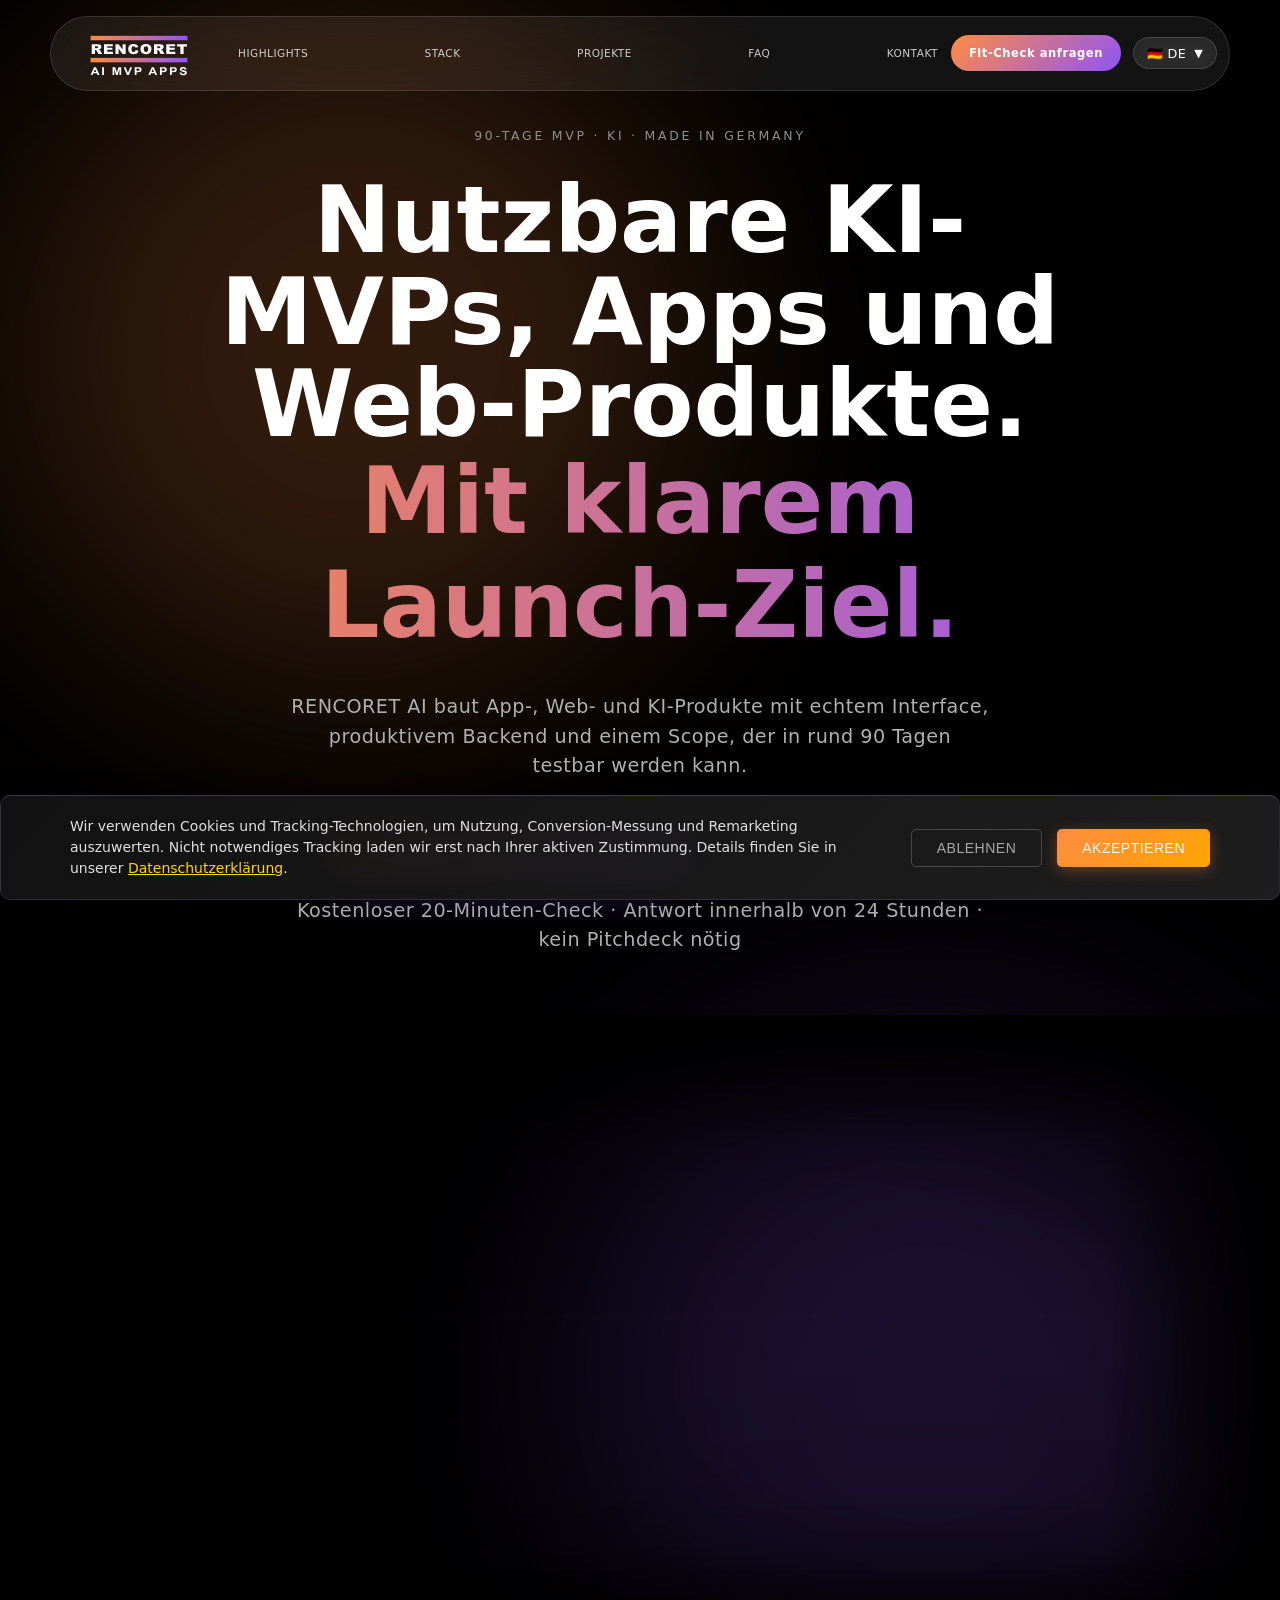
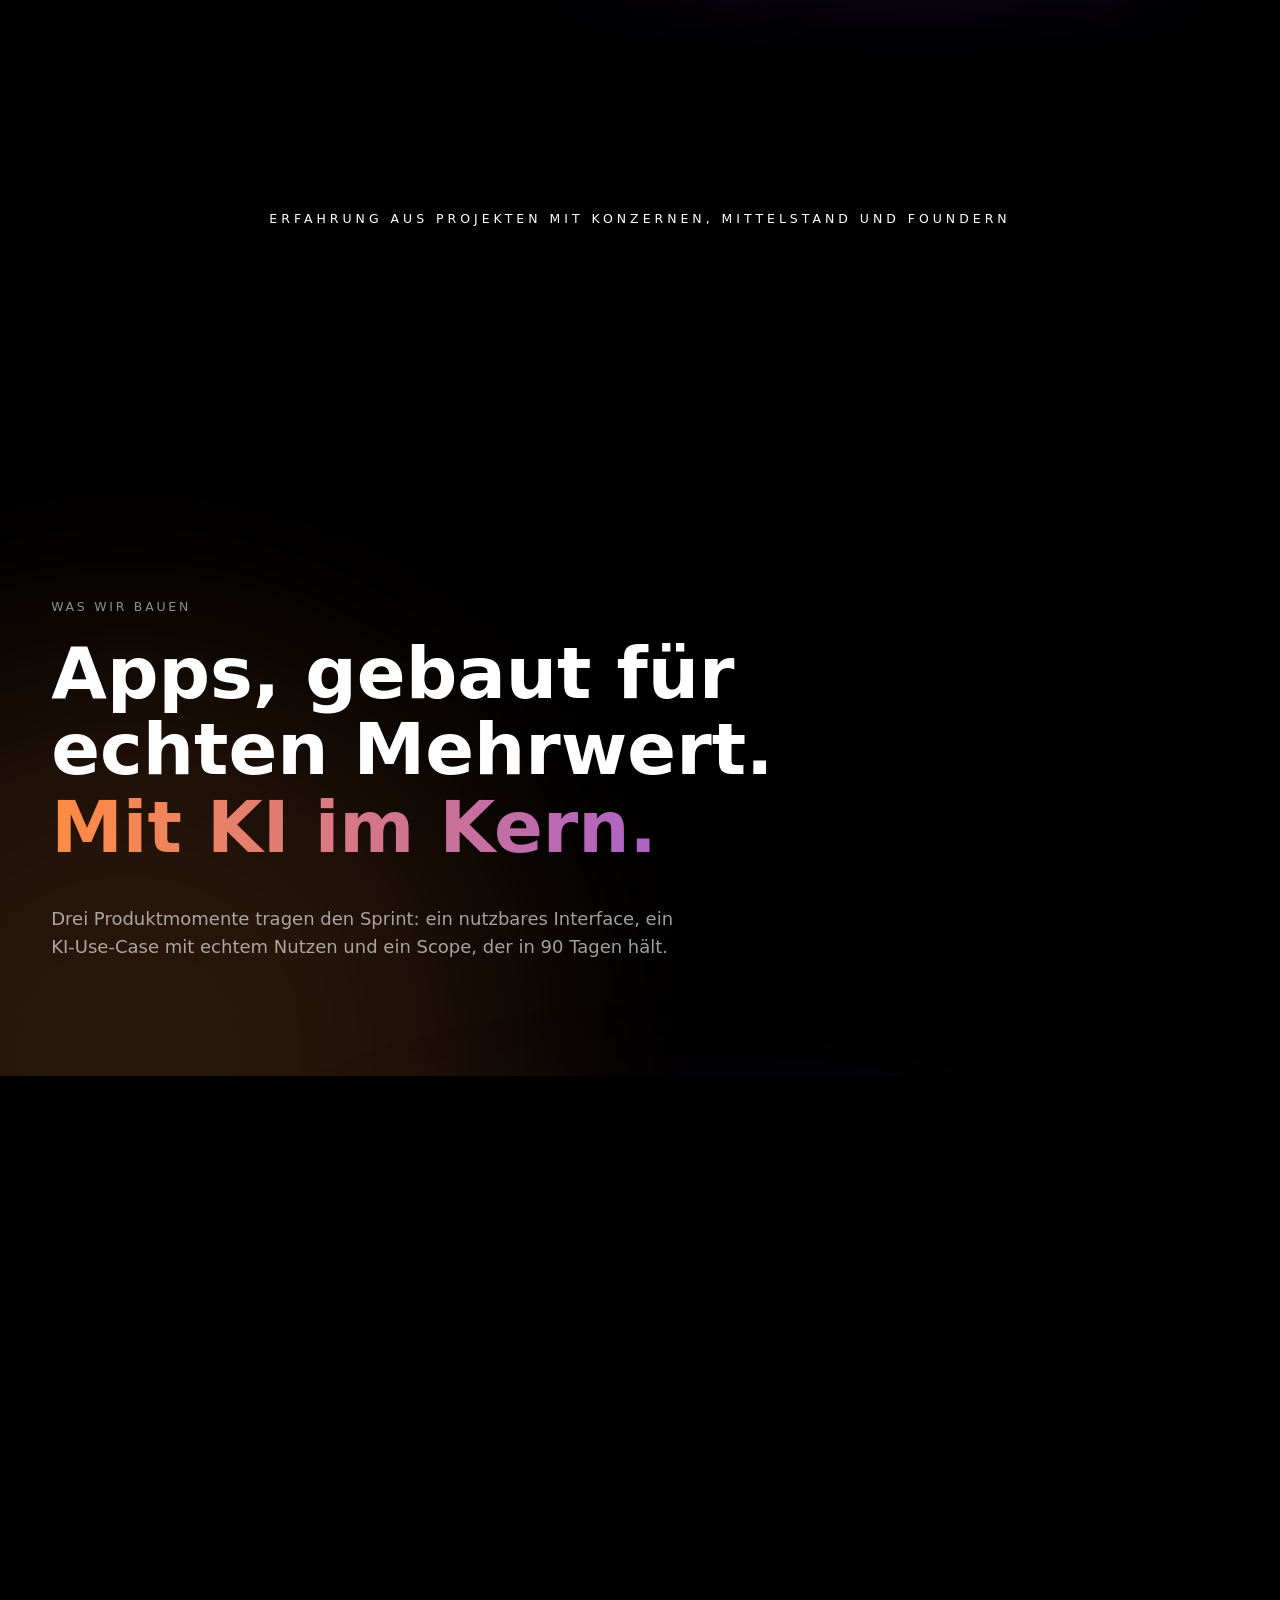
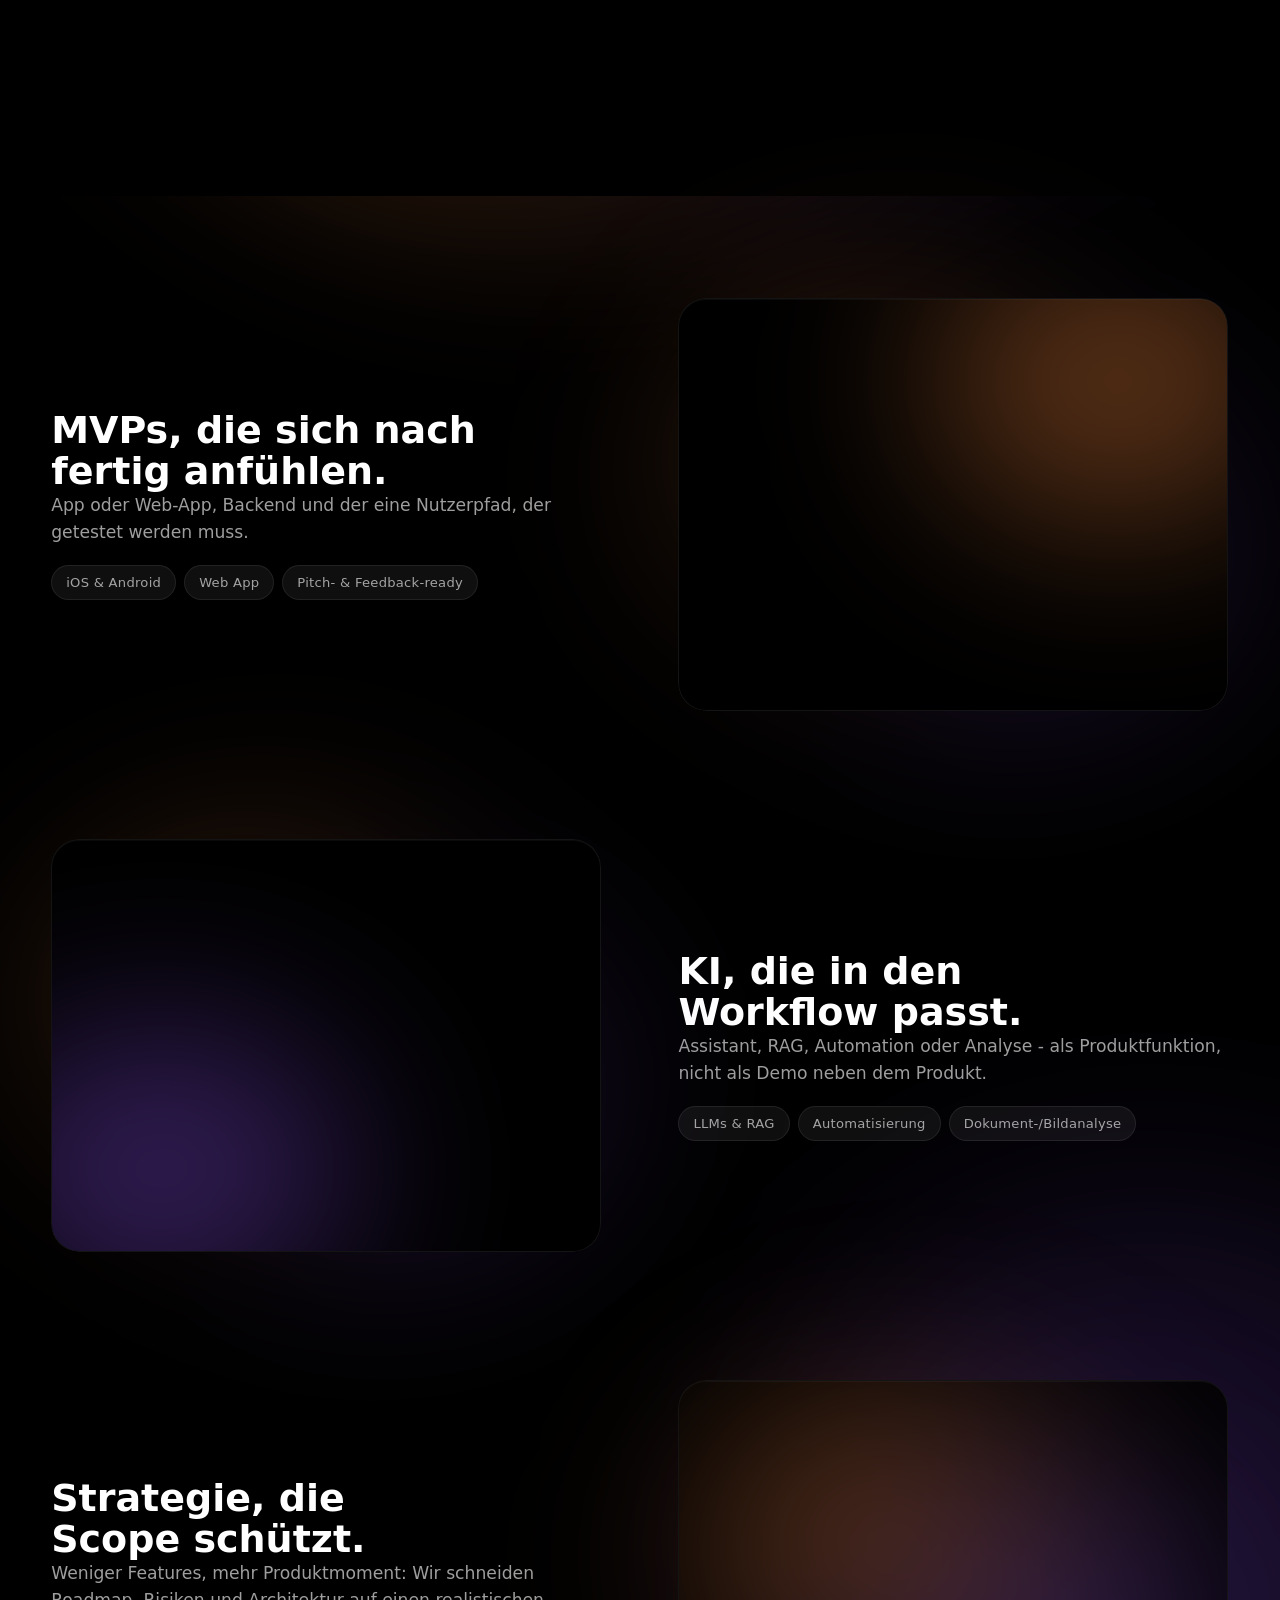
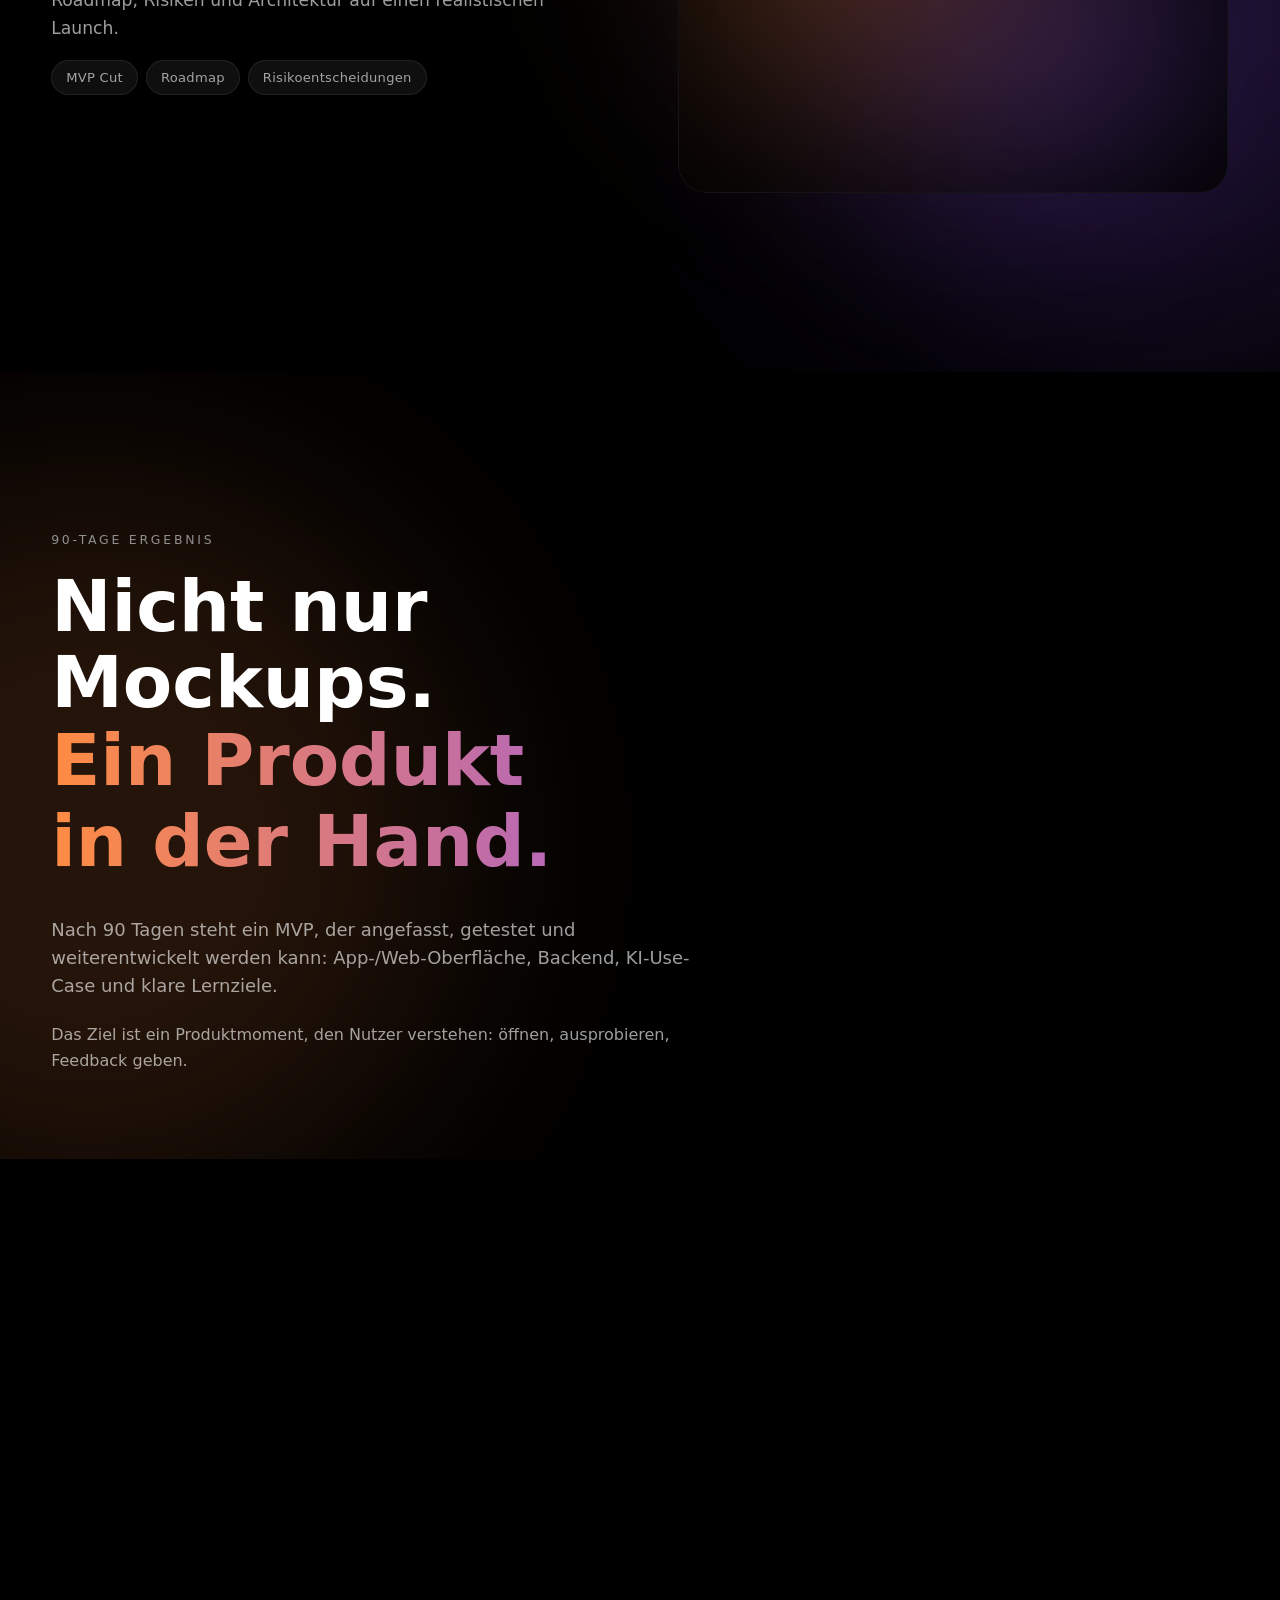
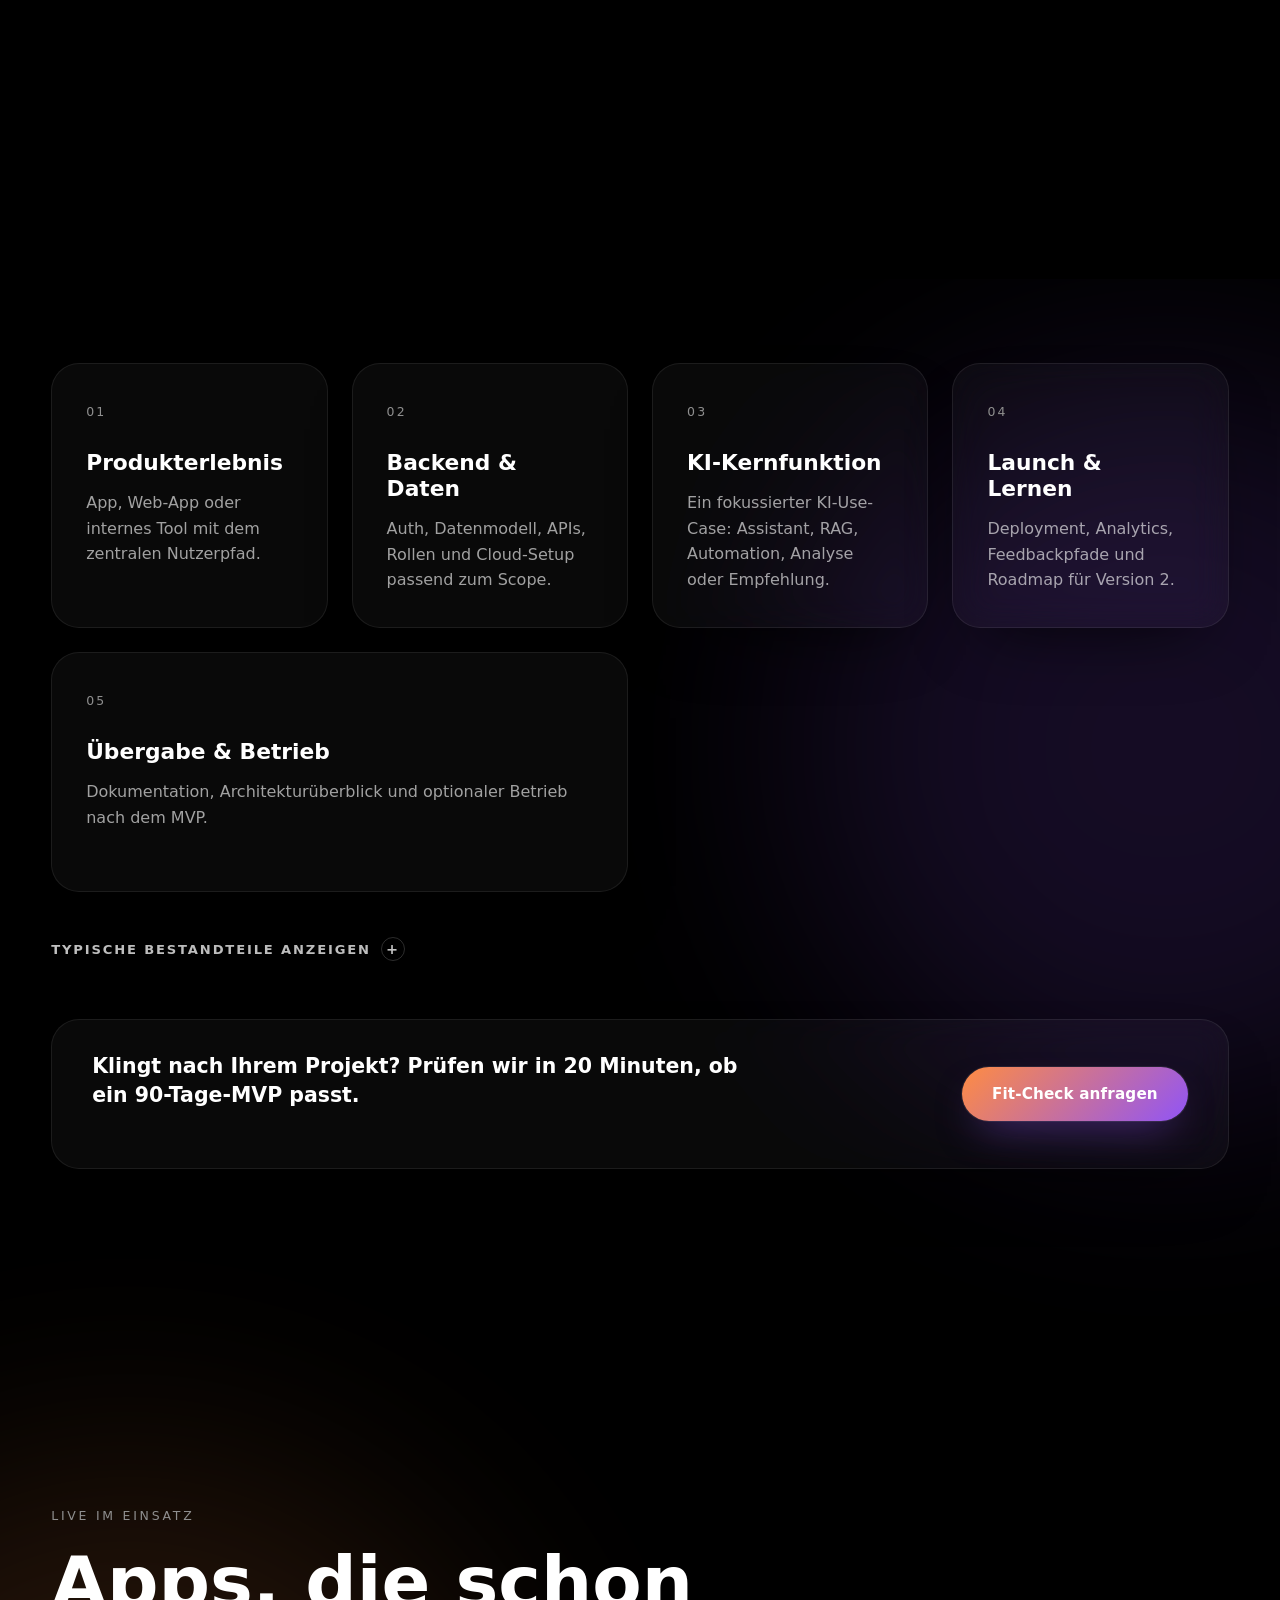
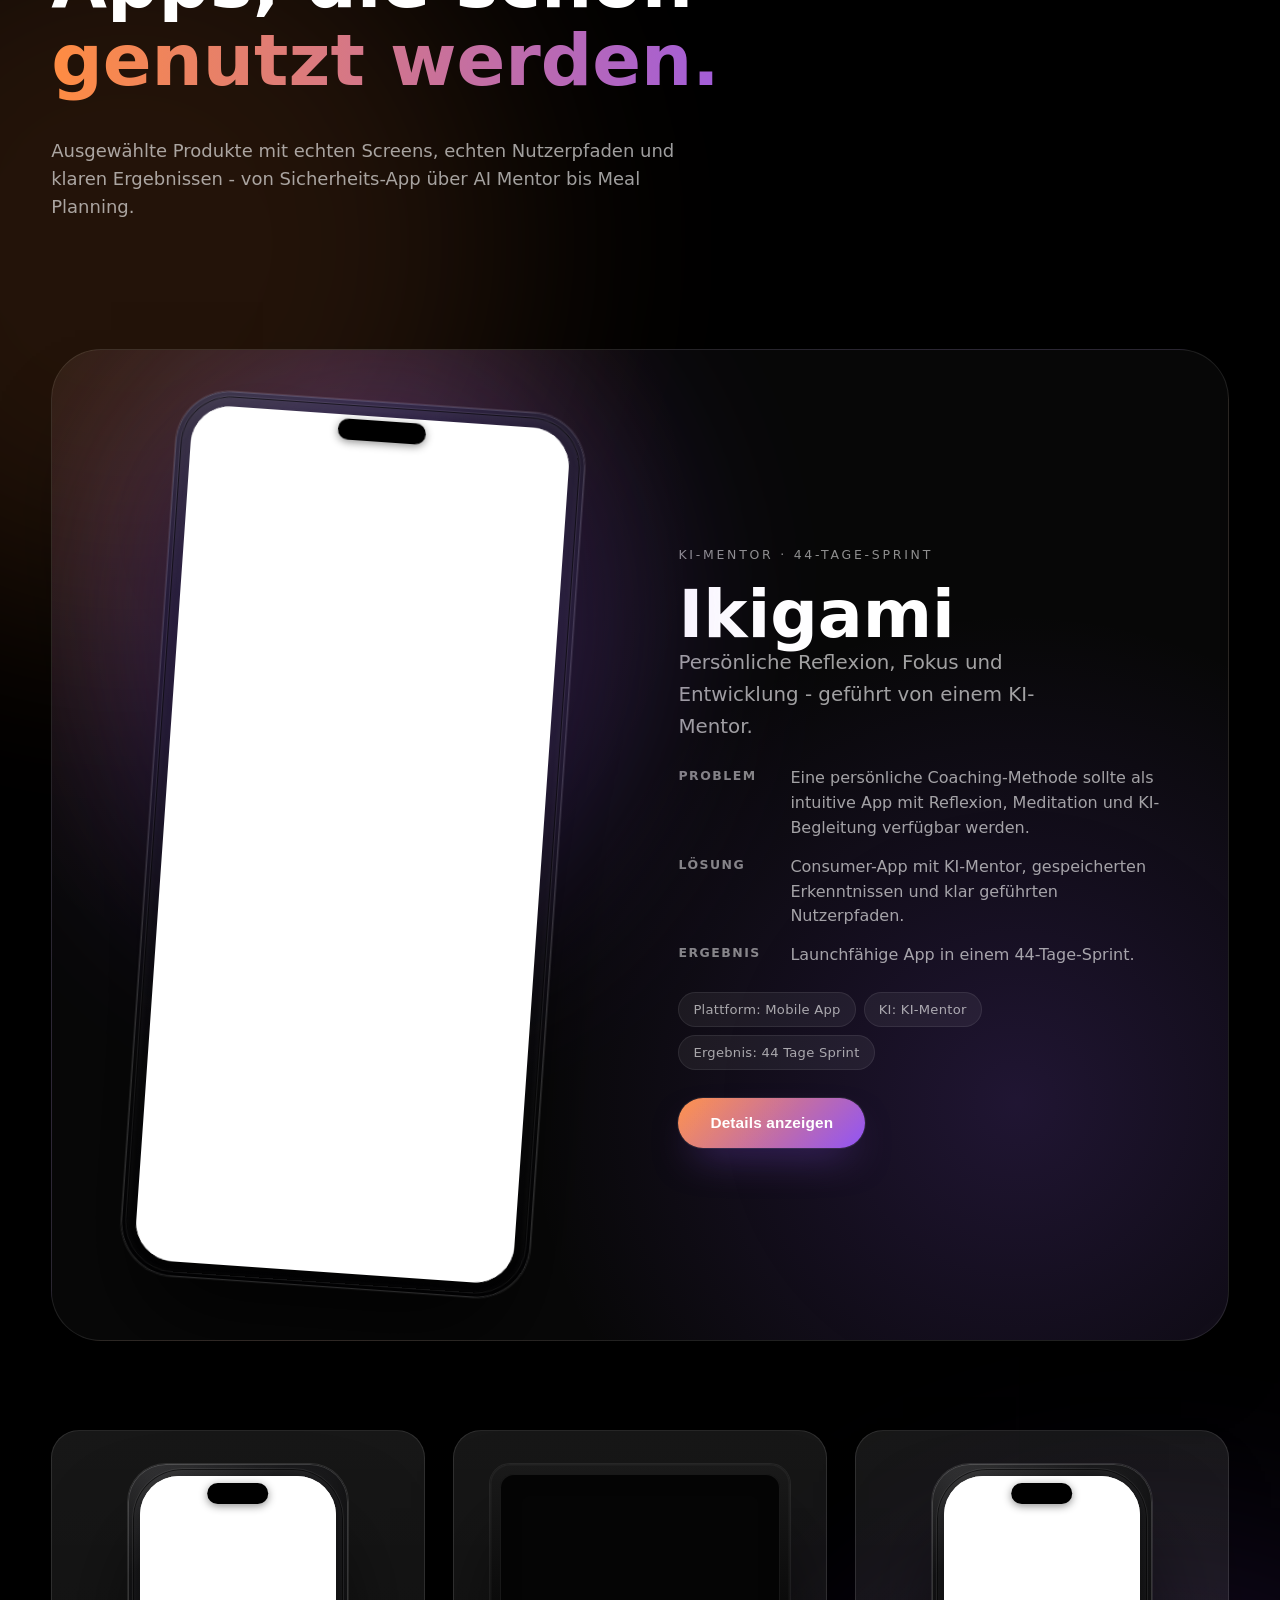
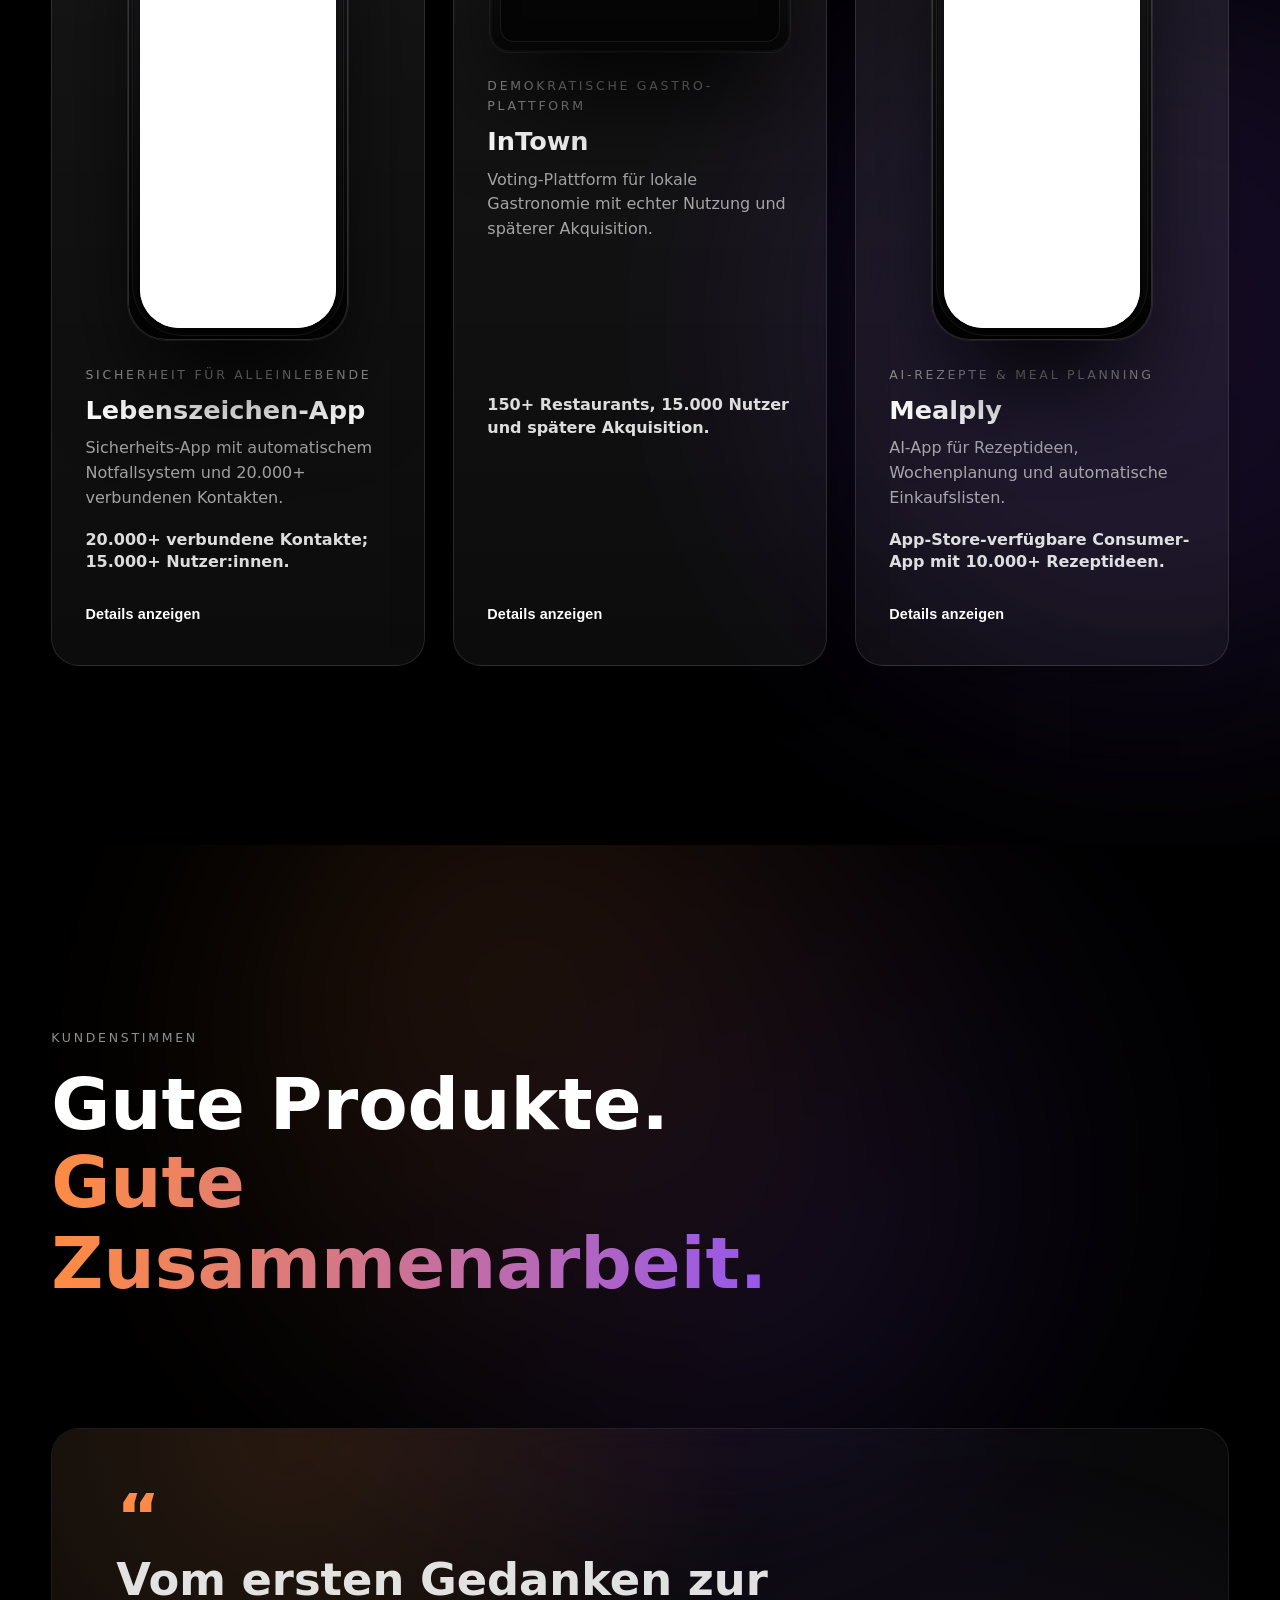
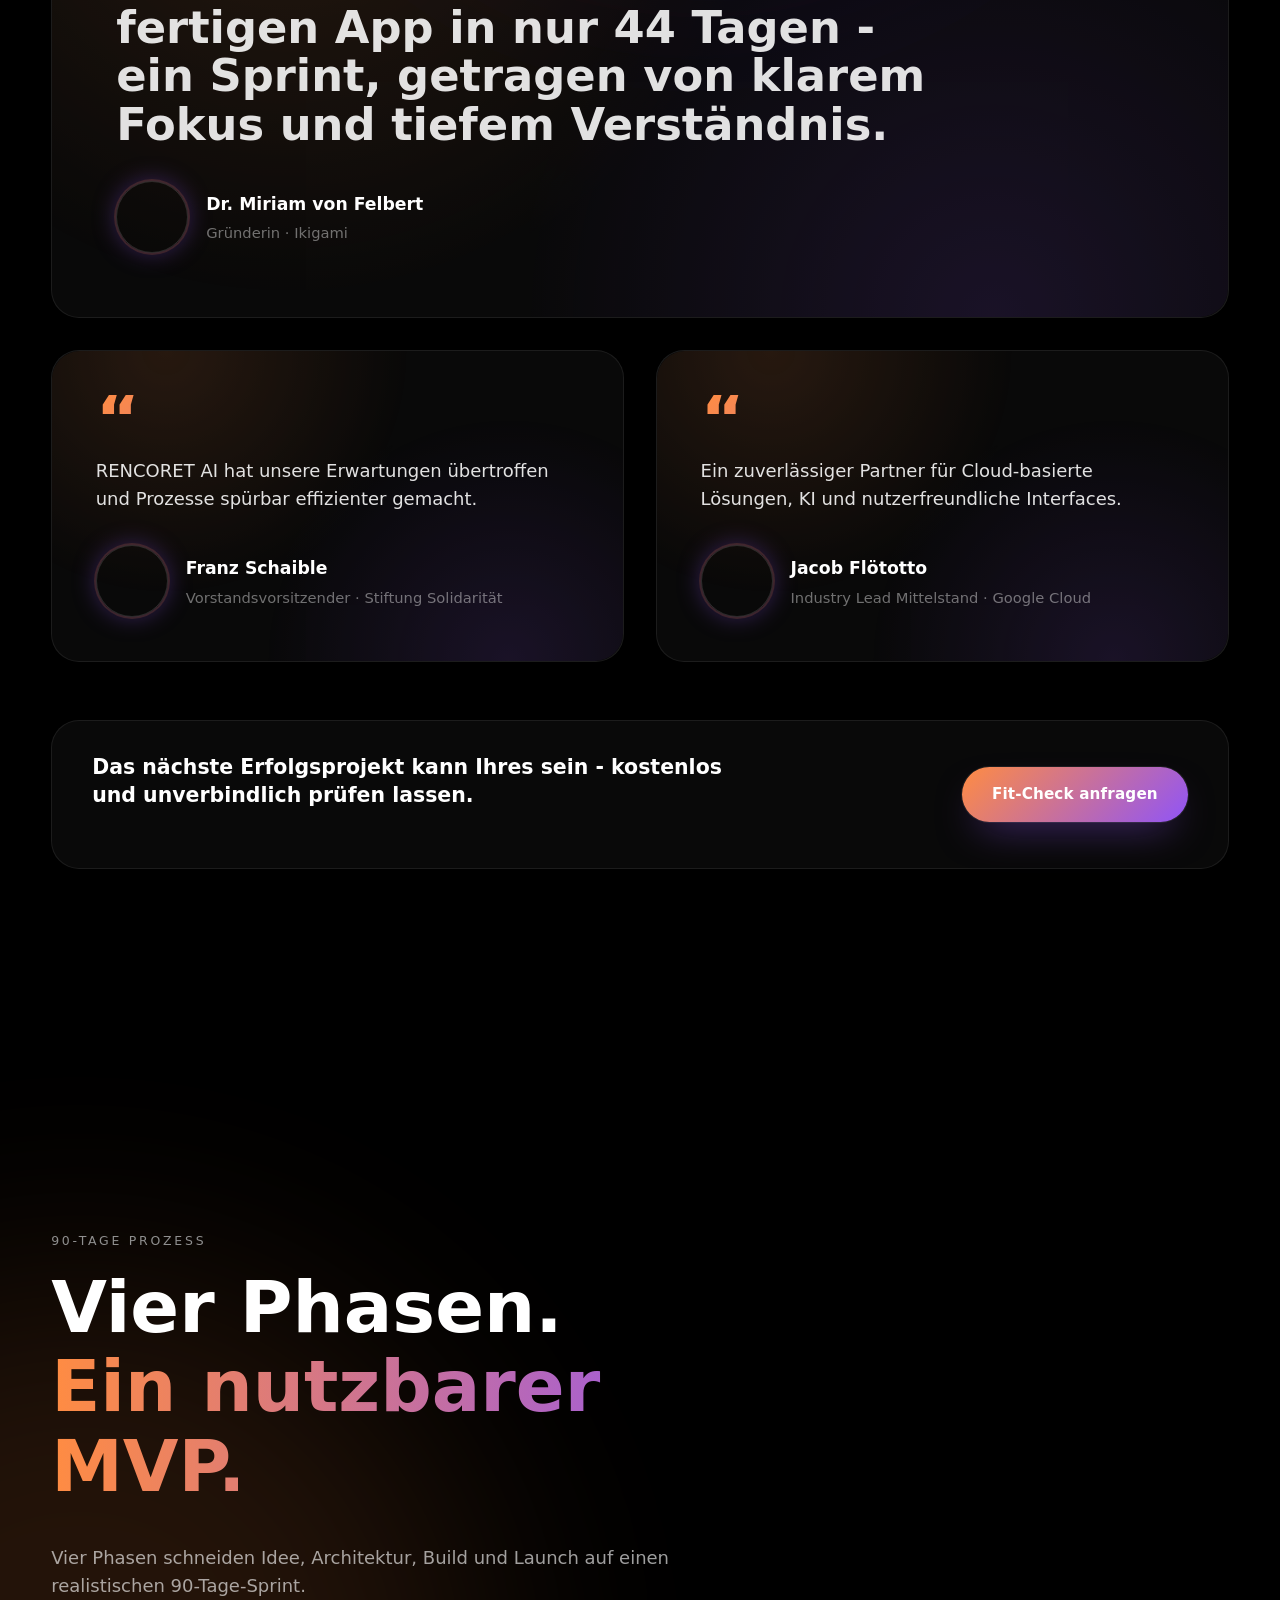
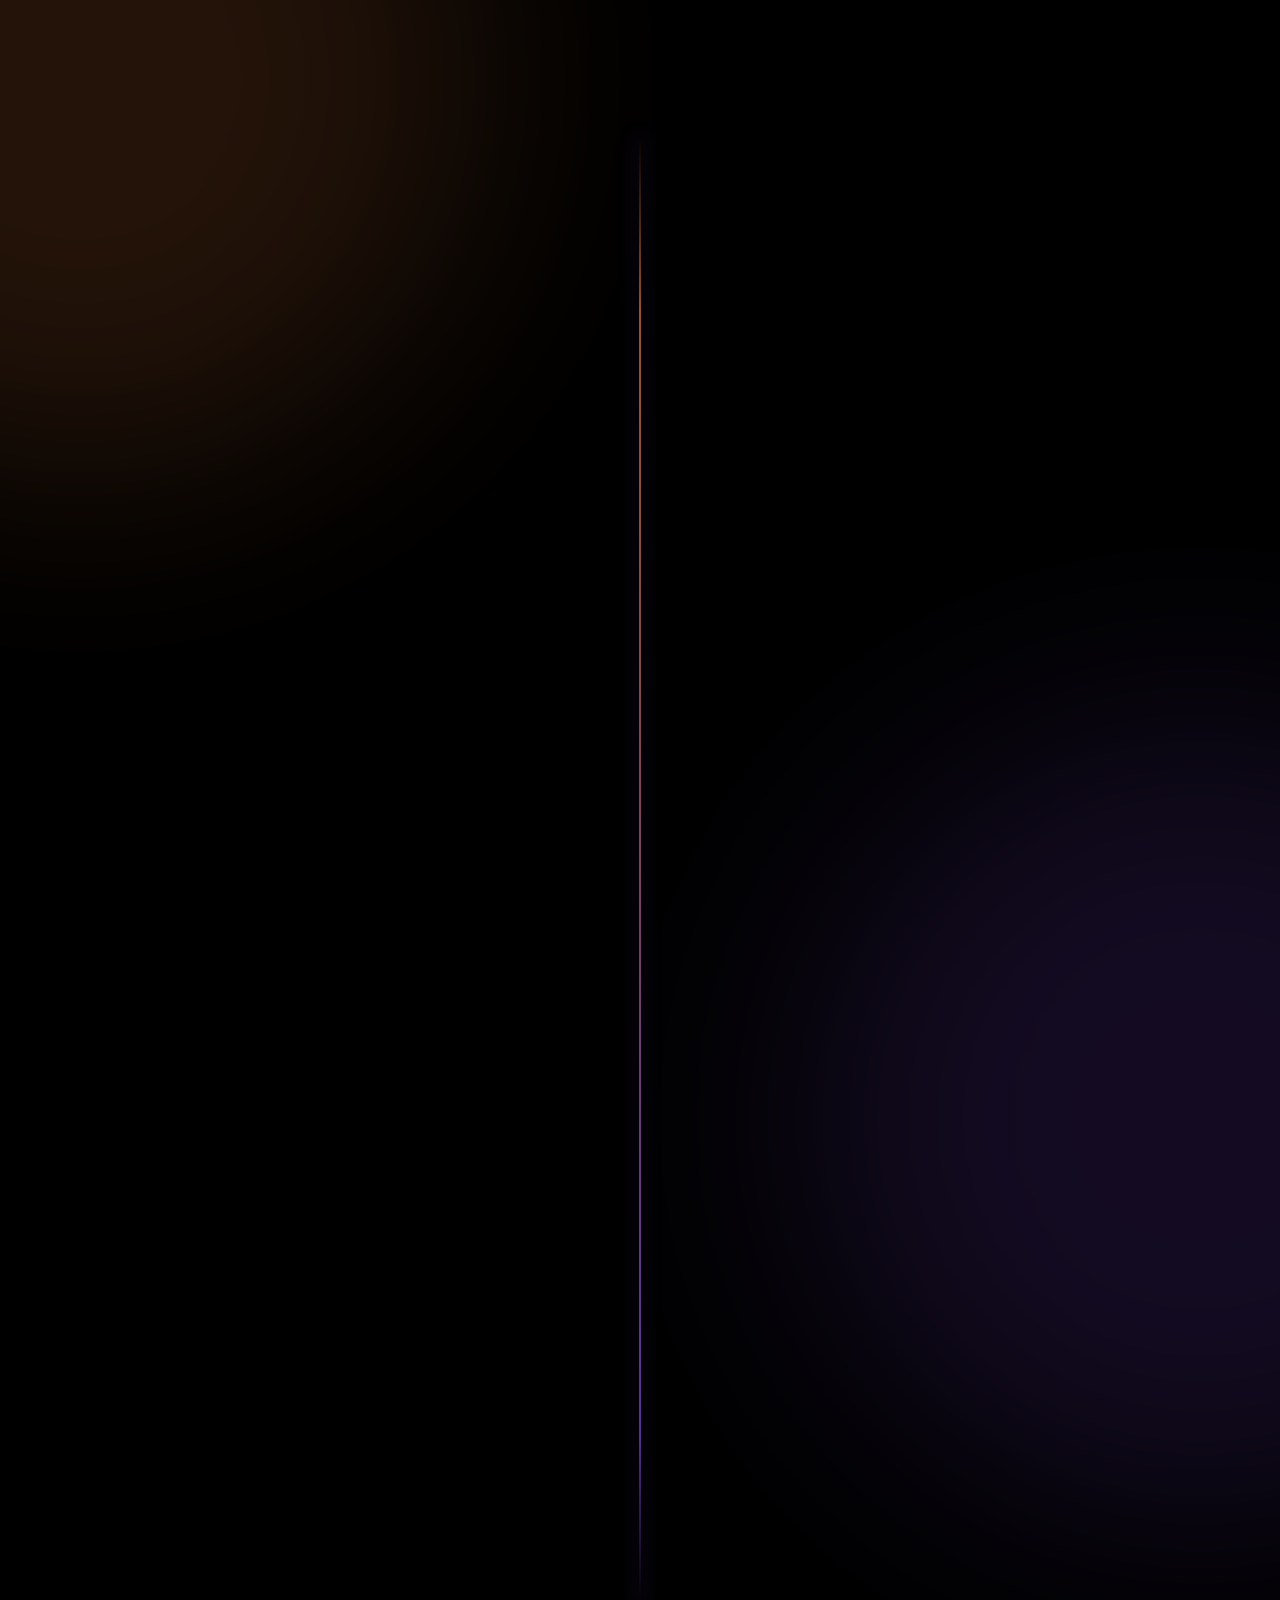
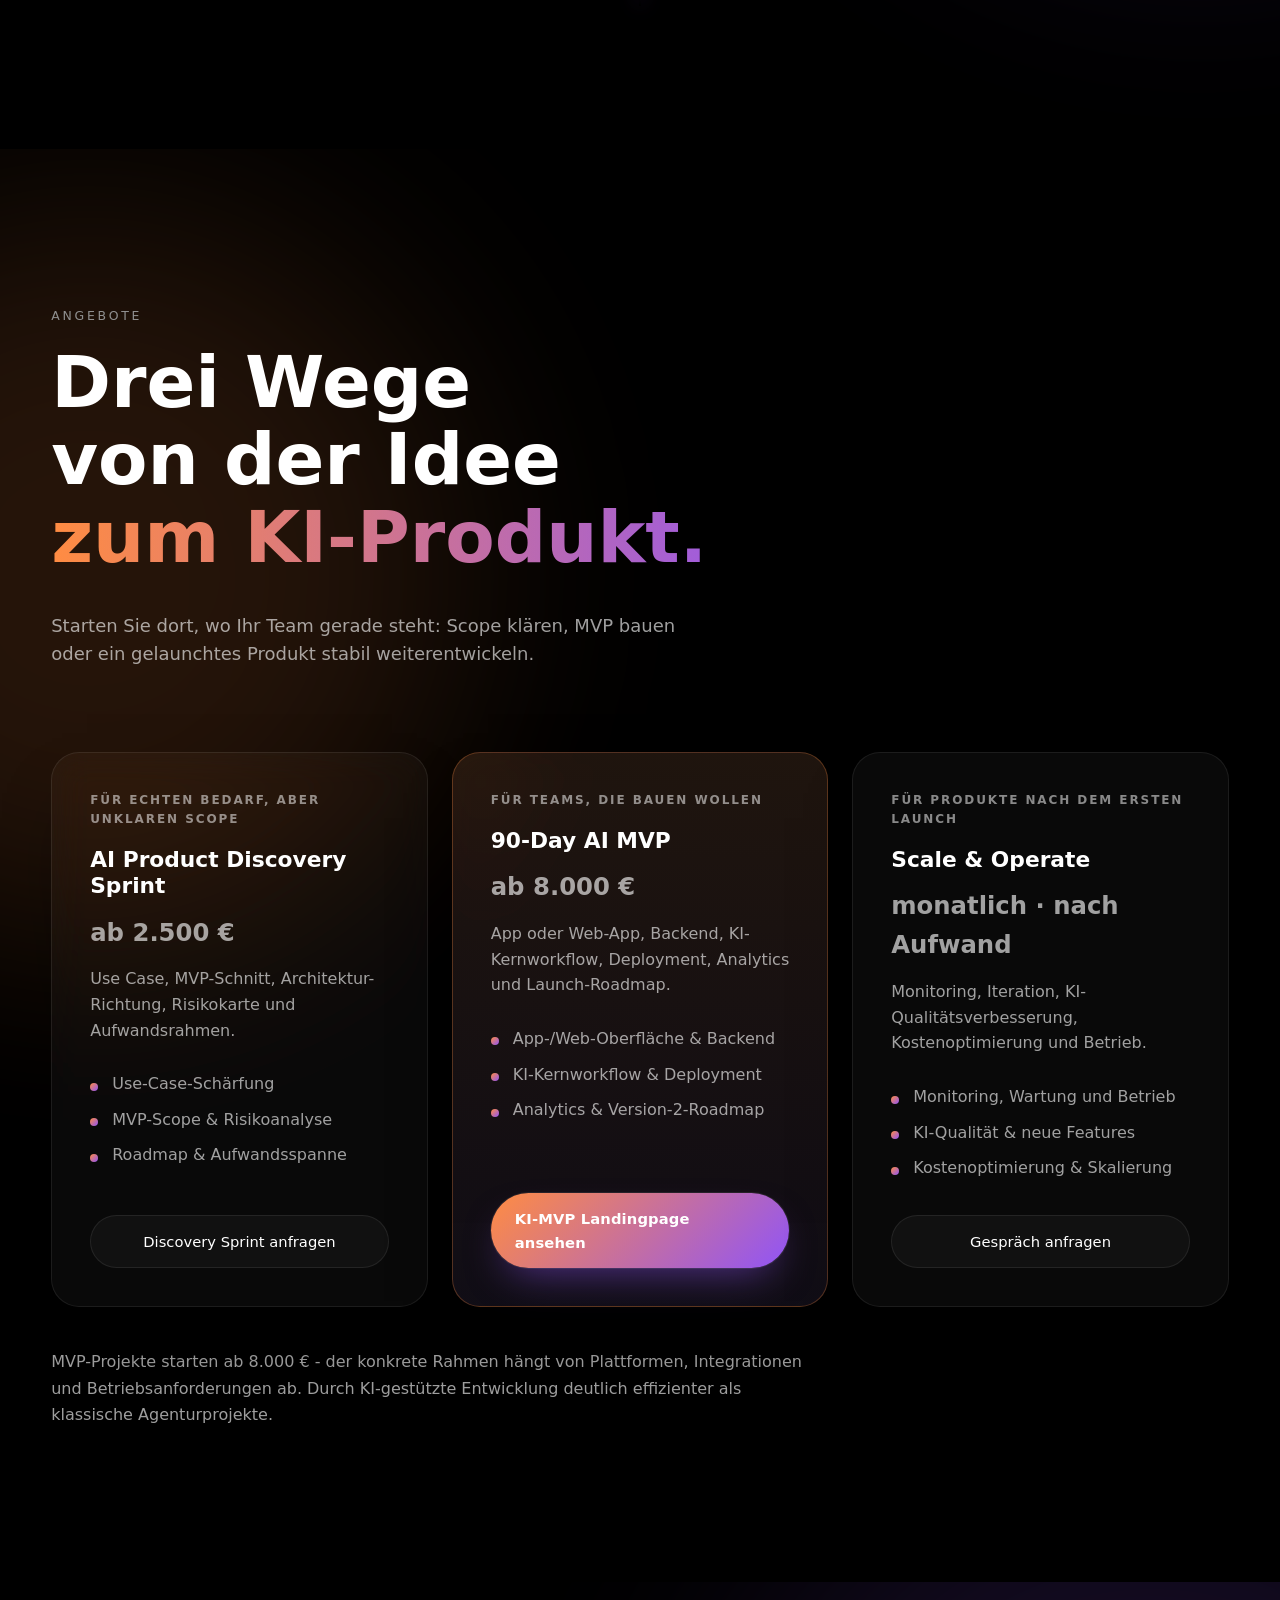
==== commit 2f25b179: "Deploy search readiness preview" ====
--- a/index.html
+++ b/index.html
@@ -96,7 +96,7 @@
           },
           "contactPoint": {
             "@type": "ContactPoint",
-            "email": "ricardo@rencoret.dev",
+            "email": "hello@rencoret.ai",
             "contactType": "customer service",
             "availableLanguage": ["German", "English", "Spanish"]
           },
@@ -167,7 +167,7 @@
             'analytics_storage': 'denied'
         });
     </script>
-<link rel="stylesheet" href="css/index.0ebcda1d86ed.css">
+<link rel="stylesheet" href="css/index.91bc3baaba2b.css">
     
     <link rel="stylesheet" href="css/print.css" media="print">
 
@@ -966,7 +966,8 @@
             <p data-i18n="projects.lebenszeichen.modal.description2">Das Produkt verbindet Standortdaten, Notfallkontakte und Eskalationslogik - mit 20.000+ verbundenen Kontakten und 15.000+ Nutzer:innen in Europa.</p>
         </div>
         <div class="modal-action">
-            <a href="https://lebenszeichen-app.de/" target="_blank" rel="noopener" class="cta-button" data-i18n="projects.lebenszeichen.modal.cta">Zur Website</a>
+            <a href="#lead-form" class="cta-button modal-anchor-cta" data-i18n="nav.cta">Fit-Check anfragen</a>
+            <a href="https://lebenszeichen-app.de/" target="_blank" rel="noopener" class="btn-ghost" data-i18n="projects.lebenszeichen.modal.cta">Zur Website</a>
         </div>
     </div>
 </div>
@@ -988,7 +989,8 @@
             <p data-i18n="projects.mealply.modal.description2">Die App kombiniert 10.000+ Rezeptideen, Favoriten, Wochenplanung und automatische Einkaufslisten. Chef Intelligence unterstützt dabei, Kochpläne schneller zu erstellen und den Einkauf strukturierter vorzubereiten.</p>
         </div>
         <div class="modal-action">
-            <a href="https://apps.apple.com/us/app/meal-planner-mealply-recipes/id6754492418" target="_blank" rel="noopener" class="cta-button" data-i18n="projects.mealply.modal.cta">Im App Store öffnen</a>
+            <a href="#lead-form" class="cta-button modal-anchor-cta" data-i18n="nav.cta">Fit-Check anfragen</a>
+            <a href="https://apps.apple.com/us/app/meal-planner-mealply-recipes/id6754492418" target="_blank" rel="noopener" class="btn-ghost" data-i18n="projects.mealply.modal.cta">Im App Store öffnen</a>
         </div>
     </div>
 </div>
@@ -1009,6 +1011,9 @@
             <p data-i18n="projects.ikigami.modal.description1">Ikigami übersetzt eine persönliche Coaching-Methode in einen geführten App-Flow: Reflexion, Meditation, gespeicherte Erkenntnisse und ein KI-Mentor, der Nutzer:innen durch den Prozess begleitet.</p>
             <p data-i18n="projects.ikigami.modal.description2">Entwickelt für Dr. Miriam von Felbert, verbindet die App meditative Pausen, intuitive Bedienung und KI-gestützte Orientierung zu einem ruhigen, persönlichen Produktmoment.</p>
         </div>
+        <div class="modal-action">
+            <a href="#lead-form" class="cta-button modal-anchor-cta" data-i18n="nav.cta">Fit-Check anfragen</a>
+        </div>
     </div>
 </div>
 
@@ -1027,6 +1032,9 @@
             </div>
             <p data-i18n="projects.intown.modal.description1">InTown machte lokale Angebote abstimmbar: Nutzer:innen nominieren Deals, Restaurants erhalten Sichtbarkeit, die Community entscheidet.</p>
             <p data-i18n="projects.intown.modal.description2">Das Projekt wurde von der Sparkasse Bielefeld und Google gefördert und später akquiriert. Die Plattform verband 150+ Restaurants mit einer aktiven lokalen Community und erreichte 15.000 Nutzer.</p>
+        </div>
+        <div class="modal-action">
+            <a href="#lead-form" class="cta-button modal-anchor-cta" data-i18n="nav.cta">Fit-Check anfragen</a>
         </div>
     </div>
 </div>
@@ -1244,7 +1252,7 @@
                     <li data-i18n="offers.mvp.item2">KI-Kernworkflow &amp; Deployment</li>
                     <li data-i18n="offers.mvp.item3">Analytics &amp; Version-2-Roadmap</li>
                 </ul>
-                <a href="ki-mvp-entwickeln-lassen.html" class="cta-button offer-card__cta" data-i18n="offers.mvp.cta">KI-MVP Landingpage ansehen</a>
+                <a href="/ki-mvp-entwickeln-lassen.html" class="cta-button offer-card__cta" data-i18n="offers.mvp.cta">KI-MVP Landingpage ansehen</a>
             </article>
             <article class="offer-card">
                 <span class="offer-card__label" data-i18n="offers.scale.label">Für Produkte nach dem ersten Launch</span>
@@ -1699,7 +1707,7 @@
 
                     <div class="contact-card__detail">
                         <span class="contact-card__detail-label" data-i18n="contact.email.heading">E-Mail</span>
-                        <a href="mailto:ricardo@rencoret.dev" itemprop="email">ricardo@rencoret.dev</a>
+                        <a href="mailto:hello@rencoret.ai" itemprop="email">hello@rencoret.ai</a>
                     </div>
                     <div class="contact-card__detail">
                         <span class="contact-card__detail-label" data-i18n="contact.address.heading">Adresse</span>
@@ -1731,6 +1739,7 @@
                     <input type="hidden" id="utm_campaign" name="utm_campaign">
                     <input type="hidden" id="utm_content" name="utm_content">
                     <input type="hidden" id="utm_term" name="utm_term">
+                    <input type="hidden" id="referrer" name="referrer">
 
                     <div class="form-grid form-grid--two">
                         <div class="form-group">
@@ -1837,6 +1846,9 @@
                         <input type="checkbox" id="datenschutz" name="datenschutz" required>
                         <label for="datenschutz">Ich habe die <a href="datenschutz.html">Datenschutzerklärung</a> gelesen und stimme zu.</label>
                     </div>
+                    <p class="form-error-message" id="formErrorMessage" role="alert" aria-live="assertive" tabindex="-1" hidden>
+                        Die Anfrage konnte gerade nicht gesendet werden. Bitte versuchen Sie es erneut oder schreiben Sie an hello@rencoret.ai.
+                    </p>
                     <button type="submit" class="cta-button pageclip-form__submit">
                         <span data-i18n="contact.form.submit">Kostenlosen 90-Tage-MVP-Fit-Check anfragen</span>
                     </button>
@@ -1879,7 +1891,7 @@
             </div>
             <div class="footer-contact">
                 <h4 data-i18n="footer.contact.heading">Kontakt</h4>
-                <p>ricardo@rencoret.dev</p>
+                <p><a href="mailto:hello@rencoret.ai">hello@rencoret.ai</a></p>
             </div>
         </div>
         <div class="copyright">
@@ -1895,7 +1907,7 @@
 </footer>
 
     <!-- Haupt-Skripte -->
-    <script src="js/navigation.js?v=mobile-cta-20260612" defer></script>
+    <script src="js/navigation.js?v=search-readiness-20260613" defer></script>
     <script src="js/faq.js?v=conversion-20260605" defer></script>
     <script>
         (function () {
@@ -2008,27 +2020,35 @@
                 }
             }
 
-            function closeModal(modal) {
+            function closeModal(modal, options) {
                 if (!modal.classList.contains('active')) return;
 
                 const restoreScrollY = Number(modal.dataset.restoreScrollY || window.scrollY || window.pageYOffset || 0);
                 const triggerToRestore = activeModalTrigger;
+                const shouldRestoreScroll = !(options && options.restoreScroll === false);
+                const shouldRestoreFocus = !(options && options.restoreFocus === false);
                 modal.classList.remove('active');
                 modal.setAttribute('aria-hidden', 'true');
                 delete modal.dataset.restoreScrollY;
                 activeModalTrigger = null;
 
                 if (window.rencoretUnlockScroll) {
-                    window.rencoretUnlockScroll(restoreScrollY);
+                    window.rencoretUnlockScroll(shouldRestoreScroll ? restoreScrollY : false);
                 } else {
                     document.body.style.overflow = '';
-                    restorePageScroll(restoreScrollY);
-                }
+                    if (shouldRestoreScroll) {
+                        restorePageScroll(restoreScrollY);
+                    }
+                }
+
+                if (!shouldRestoreScroll && !shouldRestoreFocus) return;
 
                 window.requestAnimationFrame(function () {
-                    restorePageScroll(restoreScrollY);
-
-                    if (triggerToRestore && typeof triggerToRestore.focus === 'function') {
+                    if (shouldRestoreScroll) {
+                        restorePageScroll(restoreScrollY);
+                    }
+
+                    if (shouldRestoreFocus && triggerToRestore && typeof triggerToRestore.focus === 'function') {
                         triggerToRestore.focus({ preventScroll: true });
                     }
                 });
@@ -2050,6 +2070,15 @@
                     const modal = this.closest('.modal-container');
                     if (modal) {
                         closeModal(modal);
+                    }
+                });
+            });
+
+            document.querySelectorAll('.modal-anchor-cta[href^="#"]').forEach(link => {
+                link.addEventListener('click', function () {
+                    const modal = this.closest('.modal-container');
+                    if (modal) {
+                        closeModal(modal, { restoreScroll: false, restoreFocus: false });
                     }
                 });
             });
@@ -2185,7 +2214,7 @@
         ],
         "contactPoint": {
             "@type": "ContactPoint",
-            "email": "ricardo@rencoret.dev",
+            "email": "hello@rencoret.ai",
             "contactType": "customer service"
         },
         "address": {
@@ -2347,6 +2376,7 @@
             const form = document.querySelector('.pageclip-form');
             const overlay = document.getElementById('formSuccessOverlay');
             const successTitle = document.getElementById('successTitle');
+            const formErrorMessage = document.getElementById('formErrorMessage');
 
             if (form) {
                 const params = new URLSearchParams(window.location.search);
@@ -2356,7 +2386,8 @@
                     utm_medium: params.get('utm_medium') || '',
                     utm_campaign: params.get('utm_campaign') || '',
                     utm_content: params.get('utm_content') || '',
-                    utm_term: params.get('utm_term') || ''
+                    utm_term: params.get('utm_term') || '',
+                    referrer: document.referrer || ''
                 };
 
                 Object.keys(hiddenFieldValues).forEach(function (fieldName) {
@@ -2373,6 +2404,8 @@
 
                 // Listen for Pageclip success event
                 form.addEventListener('submit', function (e) {
+                    hideSubmissionError();
+
                     if (window.rencoretLoadPageclip) {
                         window.rencoretLoadPageclip();
                     }
@@ -2398,6 +2431,8 @@
                             } else if (form.classList.contains('pageclip-form--success')) {
                                 // Form submission successful
                                 showSuccessOverlay();
+                            } else if (form.classList.contains('pageclip-form--error') || form.classList.contains('pageclip-form--failure')) {
+                                showSubmissionError();
                             }
                         }
                     });
@@ -2409,6 +2444,8 @@
                 });
 
                 function showSuccessOverlay() {
+                    hideSubmissionError();
+
                     // Lead conversion: fires only on confirmed submission (consent-gated in analytics.js)
                     if (window.trackEvent) {
                         window.trackEvent('generate_lead', {
@@ -2458,6 +2495,21 @@
 
                     // Clear the stored name
                     sessionStorage.removeItem('formSubmitterName');
+                }
+
+                function showSubmissionError() {
+                    if (!formErrorMessage) return;
+
+                    formErrorMessage.hidden = false;
+                    formErrorMessage.classList.add('active');
+                    formErrorMessage.focus({ preventScroll: true });
+                }
+
+                function hideSubmissionError() {
+                    if (!formErrorMessage) return;
+
+                    formErrorMessage.hidden = true;
+                    formErrorMessage.classList.remove('active');
                 }
             }
         });
@@ -2787,8 +2839,8 @@
     <!-- Cookie Consent Banner -->
     <div id="cookie-banner" class="cookie-banner" style="display: none;">
         <div class="cookie-content">
-            <p>Wir verwenden Cookies und Tracking-Technologien, um Ihre Erfahrung zu verbessern und den Erfolg unserer
-                Kampagnen zu messen. Nicht notwendiges Tracking laden wir erst nach Ihrer aktiven Zustimmung.
+            <p>Wir verwenden Cookies und Tracking-Technologien, um Nutzung, Conversion-Messung und Remarketing
+                auszuwerten. Nicht notwendiges Tracking laden wir erst nach Ihrer aktiven Zustimmung.
                 Details finden Sie in unserer <a href="datenschutz.html">Datenschutzerklärung</a>.</p>
             <div class="cookie-buttons">
                 <button id="reject-cookies" class="cookie-btn cookie-btn-reject" type="button">Ablehnen</button>
--- a/css/index.91bc3baaba2b.css
+++ b/css/index.91bc3baaba2b.css
@@ -0,0 +1 @@
+:root{--primary-color:#948bcf;--primary-color-rgb:148,139,207;--secondary-color:#121212;--accent-color:#ff8c42;--accent-color-rgb:255,140,66;--light-color:#f8f9fa;--dark-color:#0a0a0a;--text-color:#f8f9fa;--text-light:#b0b0b0;--font-main:-apple-system,BlinkMacSystemFont,"Segoe UI",system-ui,sans-serif;--font-display:ui-sans-serif,-apple-system,BlinkMacSystemFont,"Segoe UI",system-ui,sans-serif;--gradient-start:#ff8c42;--gradient-end:#9054f7;--card-hover-gradient-start:#ff8c42;--card-hover-gradient-end:#9054f7;--service-hover-shadow:rgba(0,0,0,0.7)}*{margin:0;padding:0;box-sizing:border-box}html{scroll-behavior:smooth}body{font-family:var(--font-main);line-height:1.6}.container{width:100%;max-width:1200px;margin:0 auto;padding:0 20px}section{padding:80px 0}a{color:var(--primary-color);text-decoration:none;transition:color 0.3s ease}a:hover{color:var(--accent-color)}h1,h2,h3,h4,h5,h6{margin-bottom:20px;line-height:1.3}h2{font-size:2.5rem;text-align:center;margin-bottom:40px}p{margin-bottom:20px}img{max-width:100%;height:auto}header{background-color:rgba(10,10,10,0.8);padding:20px 0;box-shadow:0 2px 10px rgba(0,0,0,0.2);position:fixed;top:0;left:0;width:100%;z-index:1000;backdrop-filter:blur(10px)}header .container{display:flex;justify-content:space-between;align-items:center}.logo{display:flex;align-items:center}.logo a{color:var(--light-color);text-decoration:none;display:block}.logo-svg,.logo-fallback{width:220px;height:75px;display:block}nav ul{display:flex;list-style:none}nav ul li{margin-left:30px}nav ul li a{color:var(--light-color);font-weight:500;text-transform:uppercase;font-size:0.9rem;letter-spacing:1px;transition:color 0.3s ease}nav ul li a:hover,nav ul li a[aria-current="page"]{color:var(--primary-color)}.hero{background-color:var(--secondary-color);color:var(--light-color);text-align:center;padding:180px 0 120px;position:relative;overflow:hidden;min-height:calc(100vh - 140px);height:calc(100dvh - 140px);height:calc(var(--vh,1vh) * 100 - 140px);display:flex;align-items:center;justify-content:center}.hero::before{content:'';position:absolute;top:0;left:0;width:100%;height:100%;background:radial-gradient(circle at 30% 30%,rgba(255,140,66,0.05) 0%,transparent 50%),radial-gradient(circle at 70% 70%,rgba(144,84,247,0.05) 0%,transparent 50%);z-index:1}.hero::after{content:none}.hero .oval-shapes{position:absolute;top:0;left:0;width:100%;height:100%;z-index:2;overflow:hidden}.hero .oval-shape{position:absolute;border-radius:50%;background:linear-gradient(45deg,var(--gradient-start),var(--gradient-end));opacity:0.3;filter:blur(30px);will-change:transform}.hero .oval-shape:nth-child(1){width:40vmin;height:25vmin;top:25%;left:60%;transform-origin:center;animation:moveX1 18s ease-in-out infinite alternate,moveY1 15s ease-in-out infinite alternate-reverse,rotateAndScale 25s linear infinite}.hero .oval-shape:nth-child(2){width:35vmin;height:20vmin;top:60%;left:30%;animation:moveX2 20s ease-in-out infinite alternate-reverse,moveY2 14s cubic-bezier(0.68,-0.6,0.32,1.6) infinite alternate,rotateAndScale 18s linear infinite reverse}.hero .oval-shape:nth-child(3){width:25vmin;height:35vmin;top:40%;left:45%;animation:moveX3 16s cubic-bezier(0.45,0.05,0.55,0.95) infinite alternate,moveY3 22s ease-in-out infinite alternate-reverse,rotateAndScale 22s linear infinite}@keyframes moveX1{0%{transform:translateX(-15px)}33%{transform:translateX(5px)}66%{transform:translateX(-5px)}100%{transform:translateX(15px)}}@keyframes moveX2{0%{transform:translateX(20px)}40%{transform:translateX(-10px)}70%{transform:translateX(5px)}100%{transform:translateX(-15px)}}@keyframes moveX3{0%{transform:translateX(-10px)}45%{transform:translateX(15px)}75%{transform:translateX(-5px)}100%{transform:translateX(10px)}}@keyframes moveY1{0%{transform:translateY(10px)}35%{transform:translateY(-15px)}70%{transform:translateY(5px)}100%{transform:translateY(-10px)}}@keyframes moveY2{0%{transform:translateY(-15px)}42%{transform:translateY(10px)}68%{transform:translateY(-7px)}100%{transform:translateY(15px)}}@keyframes moveY3{0%{transform:translateY(15px)}38%{transform:translateY(-8px)}65%{transform:translateY(12px)}100%{transform:translateY(-15px)}}@keyframes rotateAndScale{0%{transform:rotate(0deg) scale(1)}50%{transform:rotate(180deg) scale(1.05)}100%{transform:rotate(360deg) scale(1)}}.hero .container{position:relative;z-index:3;max-width:800px}.hero-heading{font-size:3.4rem;margin-bottom:20px;color:var(--hero-heading-color);font-weight:300;letter-spacing:1px;text-transform:none}.hero-heading span{display:block;font-size:4.2rem;font-weight:600;margin-top:10px;margin-bottom:10px}.hero p{font-size:1.2rem;margin-bottom:40px;max-width:700px;margin-left:auto;margin-right:auto;color:var(--text-light);letter-spacing:0.5px}.hero .tagline{font-size:0.9rem;text-transform:uppercase;letter-spacing:3px;margin-top:40px;color:var(--text-light);font-weight:400}.cta-button{display:inline-block;background-color:var(--primary-color);color:var(--light-color);padding:14px 40px;border-radius:30px;font-weight:600;text-transform:uppercase;letter-spacing:2px;transition:all 0.3s ease;border:none;cursor:pointer;box-shadow:0 4px 15px rgba(148,139,207,0.4);position:relative;overflow:hidden}.cta-button::before{content:'';position:absolute;top:0;left:-100%;width:100%;height:100%;background:linear-gradient(90deg,transparent,rgba(255,255,255,0.2),transparent);transition:all 0.6s ease}.cta-button:hover{background-color:var(--primary-color);transform:translateY(-2px);box-shadow:0 6px 20px rgba(148,139,207,0.6)}.cta-button:hover::before{transform:translateX(100%)}.client-logos{background-color:var(--secondary-background);padding:20px 0;text-align:center;position:relative;z-index:10;overflow:hidden;border-top:1px solid rgba(150,150,150,0.1);border-bottom:1px solid rgba(150,150,150,0.1)}.client-logos .container{position:relative;z-index:1}.client-logos h3{text-align:center;margin-bottom:15px;font-size:1.5rem;color:var(--text-light);font-weight:500;text-transform:uppercase;letter-spacing:1px}.logo-slider-container{position:relative;width:100%;overflow:hidden;padding:0}.client-logos::before,.client-logos::after{content:"";position:absolute;top:0;width:30%;height:100%;z-index:20;pointer-events:none}.client-logos::before{position:absolute;left:0;background:linear-gradient(to right,var(--secondary-background) 0%,var(--secondary-background) 60%,transparent 100%)}.client-logos::after{right:0;background:linear-gradient(to left,var(--secondary-background) 0%,var(--secondary-background) 60%,transparent 100%)}.logo-slider{display:flex;align-items:center;animation:logoScroll 80s linear infinite;width:max-content;gap:60px;padding:0 40px;margin:5px auto;justify-content:center}.logo-container{display:flex;align-items:center;justify-content:center;height:75px;transition:transform 0.3s ease,opacity 0.3s ease}.logo-container img{max-height:100%;max-width:160px;opacity:0.7;transition:opacity 0.3s ease,filter 0.3s ease}.logo-container:hover img{opacity:1}.logo-slider:hover{animation-play-state:paused}@keyframes logoScroll{0%{transform:translateX(0)}100%{transform:translateX(-50%)}}@media (max-width:768px){.logo-slider{gap:40px;animation-duration:80s}.logo-container{height:65px}.logo-container img{max-width:140px}.client-logos::before,.client-logos::after{width:20%}.client-logos{padding:15px 0}}@media (max-width:576px){.client-logos{padding:15px 0}.client-logos h3{font-size:1.2rem;margin-bottom:10px}.logo-slider{gap:30px;animation-duration:60s;padding:0 20px}.logo-container{height:55px}.logo-container img{max-width:120px}.client-logos::before,.client-logos::after{width:15%}}.services{background-color:var(--dark-color);padding:100px 0}.services h2{margin-bottom:60px}.services-grid{display:grid;grid-template-columns:repeat(auto-fit,minmax(280px,1fr));gap:30px;margin-top:40px}.service-card{padding:40px 30px;border-radius:10px;box-shadow:0 5px 15px rgba(0,0,0,0.1);transition:transform 0.3s ease,box-shadow 0.3s ease,border-color 0.3s ease,opacity 0.3s ease;border:1px solid rgba(255,255,255,0.05);position:relative;overflow:hidden;height:100%;display:flex;flex-direction:column;align-items:center;text-align:center;transform-origin:center bottom;--visibility:0}.service-icon{width:80px;height:80px;margin-bottom:20px;display:flex;align-items:center;justify-content:center;background:rgba(148,139,207,0.1);border-radius:50%;transition:transform 0.3s ease,background 0.3s ease}.service-icon svg{width:40px;height:40px;stroke:var(--primary-color);transition:stroke 0.3s ease,transform 0.3s ease}.service-card::before{content:'';position:absolute;top:0;left:0;width:4px;height:0;background:linear-gradient(to bottom,#ff8c42,#9054f7);transition:height 0.3s ease}@media (min-width:769px){.service-card:hover{transform:translateY(-5px);box-shadow:0 10px 25px rgba(0,0,0,0.2);border-color:rgba(148,139,207,0.2)}.service-card:hover::before{height:100%}.service-card:hover .service-icon{transform:scale(1.1);background:linear-gradient(135deg,var(--card-hover-gradient-start),var(--card-hover-gradient-end))}.service-card:hover .service-icon svg{stroke:#ffffff;transform:scale(1.1);animation:pulse 2s infinite}}.service-card h3{font-size:1.5rem;margin-bottom:15px;color:var(--primary-color);position:relative}.service-card p{color:var(--text-light);position:relative;z-index:1}@keyframes pulse{0%{transform:scale(1)}50%{transform:scale(1.1)}100%{transform:scale(1)}}@media (max-width:768px){.service-card{padding:30px 20px;transform:translateY(calc((1 - var(--visibility)) * 20px));opacity:calc(0.5+(var(--visibility) * 0.5));transition:transform 0.3s ease,box-shadow 0.3s ease,border-color 0.3s ease,opacity 0.3s ease}.service-card.is-visible{box-shadow:0 calc(var(--visibility) * 10px) calc(var(--visibility) * 25px) rgba(0,0,0,0.2);border-color:rgba(148,139,207,0.2)}.service-icon{width:70px;height:70px;transition:transform 0.5s ease,background 0.5s ease}.service-card.is-visible .service-icon{transform:scale(calc(1+(var(--visibility) * 0.1)));background:linear-gradient(135deg,var(--card-hover-gradient-start),var(--card-hover-gradient-end))}.service-icon svg{width:35px;height:35px;transition:stroke 0.5s ease,transform 0.5s ease}.service-card.is-visible .service-icon svg{stroke:#ffffff;animation:pulse 2s infinite}.service-card::before{transition:height 0.8s ease}.service-card.is-visible::before{height:calc(var(--visibility) * 100%)}}@media (max-width:576px){.services-grid{gap:20px}.service-card{padding:25px 15px}.service-icon{width:60px;height:60px}.service-icon svg{width:30px;height:30px}.service-card h3{font-size:1.3rem}}.about{background-color:var(--secondary-color);padding:100px 0;position:relative;overflow:hidden}.about::before{content:'';position:absolute;top:-100px;left:-100px;width:300px;height:300px;background:radial-gradient(circle,var(--primary-color) 0%,transparent 70%);opacity:0.05;border-radius:50%}.about::after{content:'';position:absolute;bottom:-100px;right:-100px;width:300px;height:300px;background:radial-gradient(circle,var(--gradient-start) 0%,transparent 70%);opacity:0.05;border-radius:50%}.about h2{margin-bottom:40px}.about p{max-width:800px;margin-left:auto;margin-right:auto;text-align:center;font-size:1.1rem;color:var(--text-light);line-height:1.8;margin-bottom:25px}.stats-container{display:flex;justify-content:space-around;flex-wrap:wrap;margin-top:60px;gap:30px}.stat-item{text-align:center;flex:1;min-width:200px;padding:20px;background-color:rgba(255,255,255,0.05);border-radius:10px;box-shadow:0 4px 15px rgba(0,0,0,0.1);position:relative;overflow:hidden;transition:transform 0.3s ease,box-shadow 0.3s ease;filter:none}.stat-item::before{content:'';position:absolute;bottom:0;left:0;width:100%;height:3px;background:linear-gradient(90deg,#ff8c42,#9054f7);transition:height 0.5s ease;filter:none;opacity:1}.stat-item:hover{transform:translateY(-5px);box-shadow:0 10px 25px rgba(0,0,0,0.15)}.stat-item:hover::before{height:6px}.stat-number{font-size:3.5rem;font-weight:700;color:var(--primary-color);margin-bottom:5px;display:inline-block}.stat-suffix{font-size:2rem;font-weight:700;color:var(--primary-color);display:inline-block}.stat-label{font-size:1.1rem;color:var(--text-light);margin-top:10px}@media (max-width:768px){.stats-container{flex-direction:column;align-items:center}.stat-item{width:100%;max-width:300px}}@media (max-width:576px){.stat-number{font-size:2.8rem}.stat-suffix{font-size:1.6rem}.stat-label{font-size:1rem}}.stats-footnote{text-align:center;margin-top:20px;font-size:0.85rem;color:var(--text-light);opacity:0.8;font-style:italic}.stats-footnote p{margin-bottom:0}@media (max-width:576px){.stats-footnote{font-size:0.75rem;margin-top:15px}}.projects{background-color:var(--secondary-color);padding:100px 0}.projects h2{margin-bottom:60px}.project-grid{display:grid;grid-template-columns:repeat(auto-fit,minmax(320px,1fr));gap:40px}.project-card{border-radius:10px;overflow:hidden;box-shadow:0 5px 15px rgba(0,0,0,0.1);transition:transform 0.3s ease,box-shadow 0.3s ease;border:1px solid rgba(255,255,255,0.05);position:relative}.project-card:hover{transform:translateY(-5px);box-shadow:0 15px 30px rgba(0,0,0,0.2);border-color:rgba(148,139,207,0.2)}.project-card h3{padding:25px 25px 0 25px;font-size:1.3rem;color:var(--primary-color)}.project-card p{padding:0 25px 25px 25px;color:var(--text-light)}.cookie-banner{position:fixed;bottom:20px;left:50%;transform:translateX(-50%);width:90%;max-width:1200px;background-color:rgba(10,10,10,0.95);color:var(--text-light);padding:20px 30px;display:none;z-index:9999;box-shadow:0 5px 20px rgba(0,0,0,0.3);border-radius:10px;border:1px solid rgba(148,139,207,0.2);backdrop-filter:blur(10px)}.cookie-banner p{margin-bottom:15px;line-height:1.7;font-size:0.95rem}.cookie-banner a{color:var(--primary-color);text-decoration:underline;transition:color 0.3s ease}.cookie-banner a:hover{color:var(--light-color)}.cookie-buttons{display:flex;gap:15px;justify-content:flex-end}.cookie-buttons button{padding:10px 25px;border:none;border-radius:5px;cursor:pointer;font-weight:500;transition:all 0.3s ease}#accept-cookies{background-color:var(--primary-color);color:var(--light-color)}#accept-cookies:hover{background-color:var(--primary-color);transform:translateY(-2px);box-shadow:0 4px 12px rgba(148,139,207,0.4)}#reject-cookies{background-color:transparent;color:var(--text-light);border:1px solid rgba(255,255,255,0.2)}#reject-cookies:hover{background-color:rgba(255,255,255,0.05);color:var(--light-color);border-color:rgba(255,255,255,0.3)}.legal{max-width:800px;margin:0 auto;padding:80px 20px}.legal h1{font-size:2.5rem;margin-bottom:30px;text-align:center}.legal h2{font-size:1.8rem;margin-top:40px;margin-bottom:20px;text-align:left}.legal h3{font-size:1.3rem;margin-top:30px;margin-bottom:15px}.legal p,.legal ul{margin-bottom:15px}.legal ul{padding-left:20px}@media (max-width:768px){header{padding:12px 0}header .container{flex-direction:column}nav ul{margin-top:10px;flex-wrap:wrap;justify-content:center;row-gap:4px}nav ul li{margin:0 10px;line-height:1.3}nav ul li a{font-size:0.85rem;padding:4px 0;display:inline-block}.hero-heading{font-size:2.8rem}.hero-heading span{font-size:3.2rem}section{padding:60px 0}.logo-svg,.logo-fallback{width:160px;height:50px}}@media (max-width:576px){header{padding:10px 0}nav ul{justify-content:center;margin-top:8px;row-gap:2px}nav ul li{margin:0 6px;line-height:1.2}nav ul li a{font-size:0.75rem;letter-spacing:0.5px;padding:3px 2px}.hero{padding:150px 0 80px}.hero-heading{font-size:2.2rem}.hero-heading span{font-size:2.6rem}h2{font-size:2rem}.footer-content{flex-direction:column}.footer-logo,.footer-links,.footer-contact{margin-bottom:20px}.logo-svg,.logo-fallback{width:140px;height:45px}}@media (max-width:400px){nav ul li{margin:0 4px}nav ul li a{font-size:0.7rem;letter-spacing:0}}.error-page{padding:100px 0;text-align:center}.error-page h2{font-size:3rem;margin-bottom:30px}.error-page ul{list-style:none;padding:0;margin:30px 0}.error-page ul li{margin-bottom:15px}.error-page ul li a{font-weight:600}.screen-reader-text{border:0;clip:rect(1px,1px,1px,1px);clip-path:inset(50%);height:1px;margin:-1px;overflow:hidden;padding:0;position:absolute;width:1px;word-wrap:normal !important}a:focus{outline:2px solid var(--primary-color);outline-offset:2px}address{font-style:normal;line-height:1.6}@media print{body{background:#fff;color:#000;font-size:12pt}header,footer,.hero,.cookie-banner{display:none}main{width:100%}a[href]:after{content:" (" attr(href) ")"}a[href^="#"]:after,a[href^="javascript:"]:after{content:""}}.stats-footnote p{font-size:0.8rem;color:var(--text-light)}@media (max-width:576px){.stats-footnote{margin-top:20px;text-align:center}}.process{background-color:var(--secondary-background);position:relative;overflow:hidden;padding:100px 0}.process::before{content:'';position:absolute;top:0;left:0;width:100%;height:100%;background:linear-gradient(135deg,rgba(var(--primary-color-rgb),0.05) 0%,rgba(var(--accent-color-rgb),0.05) 100%);z-index:1}.process h2{text-align:center;margin-bottom:20px;position:relative;z-index:2}.process .section-intro{text-align:center;max-width:700px;margin:0 auto 120px;color:var(--text-light);position:relative;z-index:2}.timeline{position:relative;max-width:1100px;margin:0 auto;padding:60px 0 80px;z-index:2}.timeline::after{content:'';position:absolute;width:2px;background:#948bcf;top:20px;bottom:20px;left:50%;margin-left:-1px;z-index:1}.timeline-tracker{position:absolute;left:50%;top:0;height:100%;width:2px;transform:translateX(-50%);z-index:1;pointer-events:none;display:none}.tracker-dot{position:absolute;width:16px;height:16px;background:linear-gradient(135deg,#ff8c42,#9054f7);border-radius:50%;left:50%;transform:translateX(-50%) translateY(-50%);box-shadow:0 0 15px rgba(255,140,66,0.8),0 0 25px rgba(144,84,247,0.5);opacity:0;transition:opacity 0.5s ease,box-shadow 0.5s ease;animation:pulse-glow 2s infinite alternate;top:0;display:none}@keyframes pulse-glow{0%{box-shadow:0 0 10px rgba(255,140,66,0.7),0 0 15px rgba(144,84,247,0.4);transform:translateX(-50%) translateY(-50%) scale(0.9)}100%{box-shadow:0 0 20px rgba(255,140,66,0.9),0 0 30px rgba(144,84,247,0.6);transform:translateX(-50%) translateY(-50%) scale(1.1)}}.tracker-dot.visible{opacity:0;display:none}.timeline-item{padding:20px 35px;position:relative;width:50%;opacity:0;transform:translateY(30px);transition:all 0.6s cubic-bezier(0.165,0.84,0.44,1);margin-bottom:30px}.timeline-item.visible{opacity:1;transform:translateY(0)}.timeline-item.left{left:0}.timeline-item.left::before{content:"";position:absolute;top:30px;right:-8px;border-width:8px;border-style:solid;border-color:transparent transparent transparent var(--secondary-background);z-index:3}.timeline-item.right{left:50%}.timeline-item.right::before{content:"";position:absolute;top:30px;left:-8px;border-width:8px;border-style:solid;border-color:transparent var(--secondary-background) transparent transparent;z-index:3}.timeline-content{padding:20px;background:var(--secondary-background);position:relative;border-radius:10px;box-shadow:0 5px 15px var(--shadow-color);transition:transform 0.3s ease,box-shadow 0.3s ease;z-index:2;border:1px solid rgba(148,139,207,0.1)}.timeline-content:hover{transform:translateY(-5px);box-shadow:0 8px 25px var(--shadow-color);border-color:rgba(148,139,207,0.2)}.timeline-content h3{font-size:1.5rem;margin:10px 0;color:var(--text-color)}.timeline-content p{color:var(--text-light);margin-bottom:0;font-size:1rem;line-height:1.6}.timeline-step{font-weight:bold;margin-bottom:12px;color:#948bcf;text-transform:uppercase;letter-spacing:1px;font-size:0.95rem}.timeline-icon{width:55px;height:55px;background:linear-gradient(135deg,#ff8c42 0%,#9054f7 100%);border-radius:50%;display:flex;align-items:center;justify-content:center;margin-bottom:15px;box-shadow:0 3px 10px rgba(148,139,207,0.3)}.timeline-icon svg{width:28px;height:28px;color:white}.timeline-decoration{position:absolute;left:50%;transform:translateX(-50%);z-index:5;width:90px;height:90px;display:flex;align-items:center;justify-content:center;opacity:0;transition:opacity 0.8s ease,transform 0.8s ease;background-color:var(--secondary-background);border-radius:50%;border:2px solid rgba(148,139,207,0.3);box-shadow:0 0 20px rgba(0,0,0,0.1)}.timeline-decoration.visible{opacity:1}.timeline-start{top:-95px;transform:translateX(-50%) translateY(0);left:50%;margin-top:0;background-color:var(--secondary-background);box-shadow:0 5px 20px rgba(0,0,0,0.2)}.timeline-start.visible{transform:translateX(-50%) translateY(0)}.timeline-end{bottom:-80px;transform:translateX(-50%) translateY(0);left:50%;margin-bottom:0}.timeline-end.visible{transform:translateX(-50%) translateY(0)}.idea-animation{position:relative;width:90px;height:90px;display:flex;align-items:center;justify-content:center}.idea-bulb{width:60px;height:60px;color:var(--primary-color);position:relative;z-index:2;filter:drop-shadow(0 0 8px rgba(var(--primary-color-rgb),0.6));animation:bulbGlow 3s infinite alternate}@keyframes bulbGlow{0%{color:var(--primary-color);filter:drop-shadow(0 0 5px rgba(var(--primary-color-rgb),0.4))}100%{color:var(--accent-color);filter:drop-shadow(0 0 12px rgba(var(--accent-color-rgb),0.8))}}.idea-rays{position:absolute;width:100%;height:100%;top:0;left:0;z-index:1}.ray{position:absolute;background:linear-gradient(to right,#ff8c42,#9054f7);border-radius:2px;opacity:0;transform-origin:center;animation:rayFade 3s infinite}.ray1,.ray4{width:20px;height:2px;top:50%;transform:translateY(-50%)}.ray1{left:-10px;animation-delay:0.2s}.ray4{right:-10px;animation-delay:0.8s}.ray2,.ray5{width:2px;height:20px;left:50%;transform:translateX(-50%)}.ray2{top:-10px;animation-delay:0.4s}.ray5{bottom:-10px;animation-delay:1s}.ray3,.ray6{width:15px;height:2px}.ray3{top:25%;left:-5px;transform:rotate(-45deg);animation-delay:0.6s}.ray6{bottom:25%;right:-5px;transform:rotate(-45deg);animation-delay:1.2s}@keyframes rayFade{0%,100%{opacity:0;transform:scale(0.8) translateY(-50%)}50%{opacity:0.8;transform:scale(1.2) translateY(-50%)}}.rocket-animation{position:relative;width:90px;height:90px;display:flex;align-items:center;justify-content:center}.rocket{width:60px;height:60px;color:var(--primary-color);position:relative;z-index:2;transform:rotate(45deg);animation:rocketMove 4s infinite ease-in-out}@keyframes rocketMove{0%,100%{transform:rotate(45deg) translateY(0)}50%{transform:rotate(45deg) translateY(-10px)}}.rocket-flames{position:absolute;bottom:25px;left:25px;transform:rotate(45deg);z-index:1}.flame{position:absolute;border-radius:50% 0 50% 50%;transform-origin:top right;opacity:0.8;filter:blur(2px);animation:flameFlicker 0.5s infinite alternate}.flame1{width:12px;height:12px;background:#ff5722;bottom:0;right:0;animation-delay:0.1s}.flame2{width:8px;height:8px;background:#ffeb3b;bottom:2px;right:2px;animation-delay:0.2s}.flame3{width:5px;height:5px;background:#fff;bottom:3px;right:3px;animation-delay:0.3s}@keyframes flameFlicker{0%{transform:scale(0.8);opacity:0.7}100%{transform:scale(1.2);opacity:0.9}}@media (max-width:768px){.process{padding:80px 0 150px}.timeline{padding:150px 0 200px;margin-bottom:0}.timeline::after{left:50%;transform:translateX(-50%);top:20px;bottom:20px;z-index:1}.timeline-tracker{left:50%;transform:translateX(-50%);z-index:1}.timeline-item{width:100%;padding-left:20px;padding-right:20px;z-index:2;position:relative}.timeline-item.right{left:0}.timeline-item.left::before,.timeline-item.right::before{display:none}.timeline-decoration{left:50%;transform:translateX(-50%);z-index:3}.timeline-start{top:-95px;transform:translateX(-50%) translateY(0);margin-top:0;z-index:5;background-color:var(--secondary-background);box-shadow:0 5px 20px rgba(0,0,0,0.2)}.timeline-end{bottom:-80px;transform:translateX(-50%) translateY(0);z-index:10;margin-bottom:0}}@media (max-width:576px){.process{padding:60px 0 150px}.timeline{padding:150px 0 200px;margin-bottom:0}.timeline::after{left:50%;transform:translateX(-50%);top:20px;bottom:20px;z-index:1}.timeline-tracker{left:50%;transform:translateX(-50%);z-index:1}.timeline-decoration{left:50%;transform:translateX(-50%);z-index:3;width:70px;height:70px}.timeline-item{padding-left:15px;padding-right:15px;position:relative;z-index:2}.timeline-item.left::before,.timeline-item.right::before{display:none}.timeline-start{left:50%;top:-95px;transform:translateX(-50%) translateY(0);margin-top:0;z-index:5;background-color:var(--secondary-background);box-shadow:0 5px 20px rgba(0,0,0,0.2)}.timeline-end{left:50%;bottom:-80px;transform:translateX(-50%) translateY(0);z-index:10;margin-bottom:0}.timeline-end.visible{opacity:1}.idea-bulb,.rocket{width:40px;height:40px}}html[data-theme="light"] .timeline-icon{background:linear-gradient(135deg,#ff8c42 0%,#9054f7 100%)}html[data-theme="light"] .timeline::after{background:#948bcf}html[data-theme="light"] .timeline-endpoint{background:linear-gradient(135deg,#ff8c42,#9054f7);box-shadow:0 0 10px rgba(255,140,66,0.6),0 0 15px rgba(144,84,247,0.3)}html[data-theme="light"] .timeline-step{color:#948bcf}html[data-theme="light"] .ray{background:linear-gradient(to right,#ff8c42,#9054f7)}html[data-theme="light"] .tracker-dot{background:linear-gradient(135deg,#ff8c42,#9054f7);box-shadow:0 0 10px rgba(255,140,66,0.8),0 0 20px rgba(144,84,247,0.4)}html[data-theme="light"] .idea-bulb{color:#948bcf}html[data-theme="light"] .rocket{color:#948bcf}@media (prefers-color-scheme:light){:root:not([data-theme="dark"]) .timeline-icon{background:linear-gradient(135deg,#ff8c42 0%,#9054f7 100%)}:root:not([data-theme="dark"]) .timeline::after{background:#948bcf}:root:not([data-theme="dark"]) .timeline-endpoint{background:linear-gradient(135deg,#ff8c42,#9054f7);box-shadow:0 0 10px rgba(255,140,66,0.6),0 0 15px rgba(144,84,247,0.3)}:root:not([data-theme="dark"]) .timeline-step{color:#948bcf}:root:not([data-theme="dark"]) .ray{background:linear-gradient(to right,#ff8c42,#9054f7)}:root:not([data-theme="dark"]) .tracker-dot{background:linear-gradient(135deg,#ff8c42,#9054f7);box-shadow:0 0 10px rgba(255,140,66,0.8),0 0 20px rgba(144,84,247,0.4)}:root:not([data-theme="dark"]) .idea-bulb{color:#948bcf}:root:not([data-theme="dark"]) .rocket{color:#948bcf}}:root{--background-color:#121212;--secondary-background:#1e1e1e;--text-color:#f8f9fa;--text-light:#b0b0b0;--shadow-color:rgba(0,0,0,0.3);--header-background:rgba(10,10,10,0.8);--footer-background:#0a0a0a;--card-background:#1e1e1e;--primary-color:#948bcf;--primary-color-rgb:148,139,207;--accent-color:#ff8c42;--accent-color-rgb:255,140,66;--gradient-start:#ff8c42;--gradient-end:#9054f7;--form-background:#1e1e1e;--form-border:#333333;--button-text:#ffffff;--transition-time:0.5s;--hero-heading-color:#f8f9fa;--hero-subtext-color:#b0b0b0;--tagline-color:#b0b0b0;--logo-invert:0%;--cta-button-text:#ffffff;--cta-button-bg:#948bcf;--oval-opacity:0.3;--section-title-color:#f8f9fa;--footer-text-color:#f8f9fa;--footer-link-color:#b0b0b0;--contact-card-bg:#1e1e1e;--contact-card-shadow:rgba(0,0,0,0.3);--contact-card-border:#333333;--card-hover-gradient-start:#ff8c42;--card-hover-gradient-end:#9054f7;--service-hover-shadow:rgba(0,0,0,0.7);--client-logo-invert:100%;--client-logo-brightness:120%}html[data-theme="dark"]{--background-color:#121212;--secondary-background:#1e1e1e;--text-color:#f8f9fa;--text-light:#b0b0b0;--shadow-color:rgba(0,0,0,0.3);--header-background:rgba(10,10,10,0.8);--footer-background:#0a0a0a;--card-background:#1e1e1e;--primary-color:#948bcf;--primary-color-rgb:148,139,207;--accent-color:#ff8c42;--accent-color-rgb:255,140,66;--gradient-start:#ff8c42;--gradient-end:#9054f7;--form-background:#1e1e1e;--form-border:#333333;--button-text:#ffffff;--hero-heading-color:#f8f9fa;--hero-subtext-color:#b0b0b0;--tagline-color:#b0b0b0;--logo-invert:0%;--cta-button-text:#ffffff;--cta-button-bg:#948bcf;--oval-opacity:0.3;--section-title-color:#f8f9fa;--footer-text-color:#f8f9fa;--footer-link-color:#b0b0b0;--contact-card-bg:#1e1e1e;--contact-card-shadow:rgba(0,0,0,0.3);--contact-card-border:#333333;--card-hover-gradient-start:#ff8c42;--card-hover-gradient-end:#9054f7;--service-hover-shadow:rgba(0,0,0,0.7);--client-logo-invert:100%;--client-logo-brightness:120%}body{transition:background-color var(--transition-time) ease,color var(--transition-time) ease;overflow-x:hidden}body{background-color:var(--background-color);color:var(--text-color)}header{background-color:var(--header-background);box-shadow:0 2px 10px var(--shadow-color)}.logo img.logo-svg{transition:filter var(--transition-time) ease}.client-logos .logo-container img{filter:grayscale(100%) invert(var(--client-logo-invert)) brightness(var(--client-logo-brightness));transition:filter var(--transition-time) ease,opacity var(--transition-time) ease}.client-logos .logo-container:hover img{filter:grayscale(0) invert(0) brightness(100%)}.hero{background-color:var(--secondary-background);color:var(--text-color)}.hero-heading{color:var(--hero-heading-color)}.hero p{color:var(--hero-subtext-color)}.tagline{color:var(--tagline-color)}.cta-button{background-color:var(--cta-button-bg);color:var(--cta-button-text)}.hero .oval-shape{opacity:var(--oval-opacity)}.services,.about,.projects,.contact{background-color:var(--background-color)}section h2,.services h2,.about h2,.projects h2,.contact h2{color:var(--section-title-color) !important}.service-card,.project-card{background-color:var(--card-background);box-shadow:0 5px 15px var(--shadow-color);color:var(--text-color);border:1px solid var(--form-border)}.service-icon{background:rgba(var(--primary-color-rgb,106,92,184),0.1)}.service-icon svg{stroke:var(--primary-color)}.service-card:hover .service-icon{background:linear-gradient(135deg,var(--card-hover-gradient-start),var(--card-hover-gradient-end))}.service-card h3{color:var(--primary-color)}.service-card p{color:var(--text-light)}html body footer{background-color:var(--footer-background);color:var(--footer-text-color)}html body footer h3,html body footer h4{color:var(--footer-text-color)}html body .footer-logo p{color:var(--text-light)}html body .footer-links a{color:var(--footer-link-color)}html body .footer-links a:hover{color:var(--primary-color)}html body .footer-contact p{color:var(--footer-text-color)}html body .copyright p{color:var(--footer-text-color)}.contact-info{background-color:var(--contact-card-bg);box-shadow:0 5px 15px var(--contact-card-shadow);border:1px solid var(--contact-card-border);padding:20px;border-radius:5px}.contact-form{background-color:var(--contact-card-bg);box-shadow:0 5px 15px var(--contact-card-shadow);border:1px solid var(--contact-card-border);padding:20px;border-radius:5px}.contact-form input,.contact-form textarea{background-color:var(--form-background);border:1px solid var(--form-border);color:var(--text-color)}@media (max-width:576px){.container{padding:0 15px;max-width:100%;overflow-x:hidden}section{overflow-x:hidden;width:100%;overflow-y:visible}.services-grid,.project-card,.service-card,.projects-slider,.modal-content{overflow:visible}.services-grid{grid-gap:15px}.service-card{padding:15px}.projects-slider{gap:20px}.project-card{margin-bottom:15px}.fade-in-left,.fade-in-right{transform:translateY(20px)}.fade-in-left.visible,.fade-in-right.visible{transform:translateY(0)}}nav ul li a{color:var(--text-color)}nav ul li a:hover,nav ul li a[aria-current="page"]{color:var(--primary-color)}body:not([data-theme="dark"]) .services h2,body:not([data-theme="dark"]) .about h2,body:not([data-theme="dark"]) .projects h2,body:not([data-theme="dark"]) .contact h2,body:not([data-theme="dark"]) section h2{color:var(--section-title-color) !important;text-shadow:none !important}body[data-theme="dark"] .services h2,body[data-theme="dark"] .about h2,body[data-theme="dark"] .projects h2,body[data-theme="dark"] .contact h2,body[data-theme="dark"] section h2{color:var(--section-title-color) !important;text-shadow:0 0 5px rgba(0,0,0,0.3) !important}.fade-in{opacity:0;transform:translateY(30px);transition:opacity 0.8s ease,transform 0.8s ease;will-change:opacity,transform}.fade-in.visible{opacity:1;transform:translateY(0)}.fade-in-left{transform:translateX(-50px)}.fade-in-right{transform:translateX(50px)}.fade-in-up{transform:translateY(30px)}.fade-in-down{transform:translateY(-30px)}@media (max-width:768px){.fade-in-left{transform:translateX(-30px)}.fade-in-right{transform:translateX(30px)}.fade-in-up{transform:translateY(20px)}.fade-in-down{transform:translateY(-20px)}}.fade-in-left.visible,.fade-in-right.visible,.fade-in-up.visible,.fade-in-down.visible{opacity:1;transform:translate(0)}.delay-100{transition-delay:100ms}.delay-200{transition-delay:200ms}.delay-300{transition-delay:300ms}.delay-400{transition-delay:400ms}.delay-500{transition-delay:500ms}.duration-fast{transition-duration:0.5s}.duration-slow{transition-duration:1.2s}@media (prefers-reduced-motion:reduce){.fade-in{transition:none;opacity:1;transform:none}}.contact-form label{color:var(--text-color)}.pageclip-form__submit{background-color:var(--primary-color);color:var(--button-text)}html,body{overflow-x:hidden;width:100%;position:relative;margin:0;padding:0;max-width:100vw}.projects-slider,.timeline,.modal-body,.service-card,.project-card,.contact-form,.contact-info{overflow-x:visible}.process .timeline{overflow:visible}.timeline-item{overflow:visible}.timeline-content{overflow:visible}@media (max-width:768px){.modal-content{width:95%;max-height:80vh;overflow-x:hidden;overflow-y:auto}.modal-body{padding:15px}}@media (max-width:576px) and (hover:none){.fade-in-left,.fade-in-right{transform:translateY(15px)}.timeline-item.left,.timeline-item.right{width:100%;overflow:visible}.container{box-sizing:border-box;width:100%}}html,body{max-width:100%;overflow-x:hidden}nav ul li a::after{content:'';display:block;width:0;height:3px;margin-top:1px;background:linear-gradient(45deg,#ff8c42,#9054f7);transition:width 0.3s ease,opacity 0.3s ease;opacity:0;border-radius:1.5px;position:relative;z-index:100}nav ul li a{outline:none !important;text-decoration:none !important;-webkit-tap-highlight-color:transparent}nav ul li a:focus{outline:none !important;box-shadow:none !important;text-decoration:none !important;border:none !important}nav ul li a::-moz-focus-inner{border:0}nav ul li a:hover::after{width:100%;opacity:0.8}nav ul li a[aria-current="page"]::after{width:100%;opacity:1}nav ul li a.scrolled-active::after{width:100% !important;opacity:1 !important}nav ul li a.scrolled-active{color:var(--primary-color) !important;font-weight:600 !important;transform:translateY(-2px);transition:transform 0.3s ease,color 0.3s ease,font-weight 0.2s ease}@keyframes pulseGradient{0%,100%{opacity:0.7;box-shadow:0 0 5px rgba(255,140,66,0.3);width:95%;margin-left:2.5%}50%{opacity:1;box-shadow:0 0 8px rgba(144,84,247,0.5);width:100%;margin-left:0}}@keyframes activeMenuPulse{0%,100%{transform:translateY(-2px)}50%{transform:translateY(-1px)}}@media (max-width:768px){nav ul li a::after{height:2px;margin-top:1px}}@media (max-width:576px){nav ul li a::after{height:1.5px;margin-top:1px}}.language-selector{position:relative;display:inline-block;margin-left:20px;z-index:1001}.language-selector .current-language{display:flex;align-items:center;justify-content:center;padding:5px 12px;background-color:rgba(255,255,255,0.05);border:1px solid rgba(255,255,255,0.15);border-radius:20px;color:var(--text-color);font-family:inherit;font-weight:500;font-size:0.8rem;cursor:pointer;transition:all 0.3s ease;backdrop-filter:blur(10px);-webkit-backdrop-filter:blur(10px);letter-spacing:0.3px;height:32px;min-width:84px}.language-selector .current-language:hover{background-color:rgba(255,255,255,0.15);border-color:var(--primary-color);transform:translateY(-2px);box-shadow:0 4px 12px rgba(148,139,207,0.3)}.language-selector .current-language::after{content:'▼';margin-left:8px;font-size:0.7rem;transition:transform 0.3s ease}.language-selector.active .current-language::after{transform:rotate(180deg)}.language-dropdown{position:absolute;top:calc(100%+12px);right:0;background-color:rgba(8,8,10,0.96);border:1px solid rgba(255,255,255,0.1);border-radius:16px;overflow:hidden;opacity:0;visibility:hidden;transform:translateY(-10px);transition:all 0.3s ease;box-shadow:0 10px 30px rgba(0,0,0,0.3);backdrop-filter:blur(20px);-webkit-backdrop-filter:blur(20px);min-width:168px;z-index:1100}.language-selector.active .language-dropdown{opacity:1;visibility:visible;transform:translateY(0)}.language-option{display:flex;align-items:center;padding:8px 16px;color:var(--text-color);text-decoration:none;transition:all 0.3s ease;font-weight:500;font-size:0.85rem;cursor:pointer;position:relative;overflow:hidden}.language-option::before{content:'';position:absolute;top:0;left:-100%;width:100%;height:100%;background:linear-gradient(90deg,transparent,rgba(148,139,207,0.2),transparent);transition:left 0.5s ease}.language-option:hover::before{left:100%}.language-option:hover{background-color:rgba(148,139,207,0.1);color:var(--primary-color);padding-left:20px}.language-option.active{background-color:rgba(148,139,207,0.15);color:var(--primary-color);font-weight:600}.language-option.active::after{content:'✓';position:absolute;right:20px;color:var(--accent-color)}@media (max-width:768px){.language-selector{margin-left:15px;order:-1}.language-selector .current-language{padding:4px 10px;font-size:0.75rem;height:28px}.language-dropdown{right:auto;left:50%;transform:translateX(-50%) translateY(-10px)}.language-selector.active .language-dropdown{transform:translateX(-50%) translateY(0)}}@media (max-width:576px){.language-selector{position:fixed;top:20px;right:20px;margin:0;z-index:1002}.language-selector .current-language{padding:8px 12px;background-color:var(--primary-color);border-color:var(--primary-color)}.language-selector .current-language:hover{background-color:var(--accent-color);border-color:var(--accent-color)}.language-dropdown{right:0;left:auto;transform:translateY(-10px);min-width:120px}.language-selector.active .language-dropdown{transform:translateY(0)}}.language-transition{animation:languageFade 0.3s ease}@keyframes languageFade{0%{opacity:0.7;transform:translateY(5px)}100%{opacity:1;transform:translateY(0)}}.language-flag{width:20px;height:20px;margin-right:8px;border-radius:50%;object-fit:cover;border:1px solid rgba(255,255,255,0.2)}[data-i18n]{transition:opacity 0.3s ease}[data-i18n].updating{opacity:0.7}.mobile-menu-toggle{display:none;flex-direction:column;justify-content:center;align-items:center;width:30px;height:30px;background:transparent;border:none;cursor:pointer;padding:0;z-index:1004;position:relative;gap:4px;margin:0;flex-shrink:0}.mobile-menu-toggle span{width:100%;height:3px;background:var(--text-color);border-radius:2px;transition:all 0.3s ease;transform-origin:center}.mobile-menu-toggle.active{position:fixed;top:20px;right:20px;z-index:1005;background:rgba(0,0,0,0.8);border-radius:50%;padding:5px;width:40px;height:40px}.mobile-menu-toggle.active span:nth-child(1){transform:rotate(45deg) translate(6px,6px)}.mobile-menu-toggle.active span:nth-child(2){opacity:0}.mobile-menu-toggle.active span:nth-child(3){transform:rotate(-45deg) translate(7px,-6px)}.mobile-menu{position:fixed;top:0;left:0;width:280px;height:100vh;height:100dvh;background:var(--secondary-background);backdrop-filter:blur(20px);-webkit-backdrop-filter:blur(20px);border-right:1px solid rgba(255,255,255,0.1);z-index:1002;opacity:0;visibility:hidden;transform:translateX(-110%);transition:transform 0.3s ease,opacity 0.25s ease,visibility 0.25s ease;padding:70px 0 calc(30px+env(safe-area-inset-bottom)) 0;overflow-y:auto;overscroll-behavior:contain;-webkit-overflow-scrolling:touch;box-shadow:2px 0 20px rgba(0,0,0,0.3)}.mobile-menu.active{opacity:1;visibility:visible;transform:translateX(0)}.mobile-menu-overlay{position:fixed;top:0;left:0;width:100%;height:100%;background:rgba(0,0,0,0.5);z-index:1001;opacity:0;visibility:hidden;transition:all 0.3s ease}.mobile-menu-overlay.active{opacity:1;visibility:visible}.mobile-menu-content{padding:0 30px;position:relative;min-height:calc(100dvh - 100px)}.mobile-menu-header{display:none}.mobile-menu-logo{display:inline-flex;align-items:center;line-height:0}.mobile-menu-logo img{width:148px;height:auto;display:block}.mobile-menu-close{position:absolute;top:-50px;right:20px;width:40px;height:40px;background:rgba(255,255,255,0.1);border:1px solid rgba(255,255,255,0.2);border-radius:50%;display:flex;align-items:center;justify-content:center;cursor:pointer;transition:all 0.3s ease;z-index:1003}.mobile-menu-close:hover{background:rgba(255,255,255,0.2);transform:scale(1.1)}.mobile-menu-close span{font-size:28px;color:#fff;line-height:1;font-weight:300}.mobile-menu ul{list-style:none;padding:0;margin:0}.mobile-menu ul li{margin:0;border-bottom:1px solid rgba(255,255,255,0.1)}.mobile-menu ul li:last-child{border-bottom:none}.mobile-menu ul li a{display:block;padding:18px 0 18px 18px;color:var(--text-color);text-decoration:none;font-weight:500;font-size:1.1rem;text-transform:uppercase;letter-spacing:1px;transition:all 0.3s ease;position:relative}.mobile-menu ul li a::before{content:'';position:absolute;left:0;top:50%;transform:translateY(-50%) scaleY(0);width:3px;height:24px;background:linear-gradient(90deg,var(--accent-color),var(--primary-color));border-radius:999px;transition:transform 0.3s ease}.mobile-menu ul li a:hover::before,.mobile-menu ul li a[aria-current="page"]::before{transform:translateY(-50%) scaleY(1)}.mobile-menu ul li a:hover{color:var(--primary-color);padding-left:24px}.mobile-menu ul li a[aria-current="page"]{color:var(--primary-color);font-weight:600}.mobile-language-section{margin-top:40px;padding-top:30px;border-top:1px solid rgba(255,255,255,0.1)}.mobile-language-title{color:var(--text-light);font-size:0.9rem;text-transform:uppercase;letter-spacing:1px;margin-bottom:20px;font-weight:600}.mobile-language-options{display:grid;grid-template-columns:repeat(3,1fr);gap:10px}.mobile-language-option{display:flex;flex-direction:column;align-items:center;padding:15px 8px;background:rgba(255,255,255,0.05);border:1px solid rgba(255,255,255,0.1);border-radius:12px;color:var(--text-color);text-decoration:none;transition:all 0.3s ease;cursor:pointer;font-size:0.85rem}.mobile-language-option:hover{background:rgba(148,139,207,0.1);border-color:var(--primary-color);transform:translateY(-2px)}.mobile-language-option.active{background:rgba(148,139,207,0.15);border-color:var(--primary-color);color:var(--primary-color)}.mobile-language-flag{font-size:1.5rem;margin-bottom:5px}@media (max-width:1180px){.mobile-menu-toggle{display:flex}nav ul{display:none}.language-selector{display:none}header{padding:15px 0}header .container{display:grid;grid-template-columns:1fr auto;align-items:center;min-height:60px;position:relative}.logo{display:flex;align-items:center;justify-content:center;height:auto;position:absolute;left:50%;transform:translateX(-50%);z-index:1}.logo a{display:flex;align-items:center;justify-content:center;line-height:0}.logo-svg,.logo-fallback{width:260px;height:70px;object-fit:contain;display:block}nav{margin:0;padding:0 15px 0 0;width:auto;display:flex;align-items:center;height:auto;grid-column:2;justify-self:end}}@media (max-width:576px){.mobile-menu{width:100%;left:-100%;padding-bottom:calc(28px+env(safe-area-inset-bottom))}.mobile-menu-content{padding:0 20px;min-height:calc(100dvh - 100px)}.mobile-menu-toggle.active{opacity:0;pointer-events:none}nav{display:flex;align-items:center;height:auto;padding:0 10px 0 0}}@media (max-width:1180px){.mobile-menu-toggle{width:34px;height:34px;border-radius:50%}.mobile-menu-toggle span{width:22px;height:2px;background:#ffffff}.mobile-menu-toggle.active{display:none}.mobile-menu-overlay{background:rgba(0,0,0,0.36);backdrop-filter:blur(4px);-webkit-backdrop-filter:blur(4px)}.mobile-menu{top:8px;left:8px;right:8px;width:auto;height:calc(100dvh - 16px);min-height:calc(100vh - 16px);max-height:calc(100dvh - 16px);padding:22px 0 calc(24px+env(safe-area-inset-bottom));overflow-y:auto;overscroll-behavior:contain;-webkit-overflow-scrolling:touch;border-radius:28px;background:rgba(12,12,14,0.88);border:1px solid rgba(255,255,255,0.12);box-shadow:0 28px 80px -28px rgba(0,0,0,0.9);transform:translateY(-18px) scale(0.985);opacity:0;visibility:hidden;transition:opacity 0.25s ease,transform 0.25s ease,visibility 0.25s ease}.mobile-menu.active{left:8px;opacity:1;visibility:visible;transform:translateY(0) scale(1)}.mobile-menu-content{padding:0 20px;min-height:calc(100dvh - 62px);display:flex;flex-direction:column}.mobile-menu-header{display:flex;align-items:center;justify-content:space-between;min-height:42px;margin-bottom:18px}.mobile-menu-close{position:static;width:38px;height:38px;background:rgba(255,255,255,0.09);flex:0 0 auto}.mobile-menu ul{padding-top:0}.mobile-menu ul li a{padding:15px 0 15px 18px;font-size:1rem;letter-spacing:0.08em}.mobile-language-options{grid-template-columns:repeat(3,minmax(0,1fr))}.mobile-language-option{border-radius:16px}.mobile-language-section{margin-top:auto;padding-top:28px;padding-bottom:env(safe-area-inset-bottom)}}.mobile-menu ul li{opacity:0;transform:translateX(-20px);transition:all 0.3s ease}.mobile-menu.active ul li{opacity:1;transform:translateX(0)}.mobile-menu.active ul li:nth-child(1){transition-delay:0.1s}.mobile-menu.active ul li:nth-child(2){transition-delay:0.15s}.mobile-menu.active ul li:nth-child(3){transition-delay:0.2s}.mobile-menu.active ul li:nth-child(4){transition-delay:0.25s}.mobile-menu.active ul li:nth-child(5){transition-delay:0.3s}.mobile-menu.active ul li:nth-child(6){transition-delay:0.35s}.mobile-menu.active ul li:nth-child(7){transition-delay:0.4s}.mobile-language-section{opacity:0;transform:translateY(20px);transition:all 0.3s ease 0.5s}.mobile-menu.active .mobile-language-section{opacity:1;transform:translateY(0)}.hero.hero--apple{--hero-top-offset:126px;background-color:#000000;color:var(--text-color);text-align:center;padding:var(--hero-top-offset) 0 0;position:relative;overflow:hidden;min-height:92svh;height:auto;display:block}.hero.hero--apple::before{content:none}.hero.hero--apple::after{content:"";position:absolute;left:0;right:0;bottom:-1px;z-index:2;height:clamp(150px,15vw,240px);pointer-events:none;background:linear-gradient(180deg,rgba(0,0,0,0) 0%,#000000 88%,#000000 100%)}.hero__glow-layer{position:absolute;inset:0;z-index:1;overflow:hidden;pointer-events:none}.hero__glow{position:absolute;width:min(clamp(420px,55vw,880px),100vw);height:min(clamp(420px,55vw,880px),100vw);opacity:0.5}.hero__glow--tl{top:0;left:0}.hero__glow--br{right:0;bottom:0}.hero.hero--apple .oval-shapes{position:absolute;inset:0;display:none}.hero.hero--apple .oval-shape{opacity:0;animation:none}.hero__inner{position:relative;z-index:3;display:flex;flex-direction:column;align-items:center;min-height:calc(92svh - var(--hero-top-offset))}.hero.hero--apple .hero__headline{margin:10px 0 24px;max-width:min(1120px,100%);text-align:center;font-size:clamp(4rem,7.2vw,6.4rem);line-height:1;text-wrap:balance}.hero__headline .display-line{display:block}.hero__lede{text-align:center;margin:0 auto 26px;max-width:760px;color:var(--text-light);font-size:1.125rem}.hero__cta-row{justify-content:center;margin-bottom:14px}.hero__microcopy{margin:0 0 10px;color:rgba(255,255,255,0.56);font-size:0.86rem;line-height:1.5}.hero__visual{position:relative;width:100vw;max-width:none;margin:clamp(8px,1.6vw,22px) 0 0;display:flex;justify-content:center;perspective:1600px}.hero__visual::after{content:"";position:absolute;left:0;right:0;bottom:-2px;z-index:6;height:clamp(130px,13vw,220px);pointer-events:none;background:linear-gradient(180deg,rgba(0,0,0,0) 0%,rgba(0,0,0,0.46) 58%,#000000 94%,#000000 100%)}.hero__visual-frame{position:relative;width:100%;aspect-ratio:16 / 9;border-radius:0;overflow:hidden;transform:none;will-change:transform;isolation:isolate}.hero__visual-img{position:relative;z-index:2;width:112%;height:112%;margin:-3.5% -6%;object-fit:cover;object-position:52% 56%;image-rendering:auto;filter:none;border-radius:inherit;background:transparent;transform-origin:center bottom}.hero__visual-frame::after{content:"";position:absolute;inset:-2px;z-index:4;pointer-events:none;background:linear-gradient(90deg,#000000 0%,rgba(0,0,0,0) 12%,rgba(0,0,0,0) 86%,#000000 100%),linear-gradient(180deg,#000000 0%,rgba(0,0,0,0.08) 18%,rgba(0,0,0,0) 42%,rgba(0,0,0,0.1) 66%,rgba(0,0,0,0.46) 84%,#000000 96%,#000000 100%),radial-gradient(ellipse 78% 70% at 55% 56%,rgba(0,0,0,0) 48%,rgba(0,0,0,0.26) 72%,#000000 100%)}.hero__placeholder{position:absolute;inset:0;z-index:1;display:none;aspect-ratio:auto}.hero__visual-frame.is-missing-image .hero__placeholder{display:flex}.hero__visual-frame.is-missing-image .hero__visual-img{display:none}.hero__visual-glow{position:absolute;z-index:1;display:none;border-radius:50%;filter:blur(110px);pointer-events:none}.hero__visual-glow--a{width:60%;height:70%;background:var(--glow-orange);bottom:-10%;left:-8%;opacity:0.65}.hero__visual-glow--b{width:60%;height:70%;background:var(--glow-purple);top:-10%;right:-8%;opacity:0.6}@media (prefers-reduced-motion:no-preference){.hero__visual-frame{animation:none}}@keyframes heroFloat{0%,100%{transform:translateY(0)}50%{transform:translateY(-8px)}}@media (max-width:768px){.hero.hero--apple{--hero-top-offset:112px;padding:var(--hero-top-offset) 0 0;min-height:auto}.hero__inner{min-height:auto}.hero.hero--apple .hero__headline{max-width:min(680px,100%);line-height:1;font-size:clamp(2.85rem,10vw,4rem)}.hero__visual{width:100vw}.hero__visual-frame{transform:none}@keyframes heroFloat{0%,100%{transform:translateY(0)}50%{transform:translateY(-6px)}}}@media (max-width:640px){.hero.hero--apple{--hero-top-offset:104px;padding:var(--hero-top-offset) 0 56px}.hero.hero--apple .eyebrow{max-width:28ch;font-size:0.68rem;letter-spacing:0.12em;line-height:1.45;white-space:normal}.hero.hero--apple .hero__headline{max-width:100%;line-height:1.03;font-size:clamp(2.35rem,10.6vw,3.1rem)}.hero__lede{max-width:29ch;margin-bottom:28px;font-size:0.95rem}.hero__cta-row{flex-direction:column;align-items:stretch;width:100%;max-width:320px;margin-left:auto;margin-right:auto}.hero__cta-row .cta-button,.hero__cta-row .btn-ghost{justify-content:center;width:100%}.hero__microcopy{max-width:29ch;margin-left:auto;margin-right:auto;font-size:0.78rem}.hero__visual{width:100vw;max-width:none}}@media (max-width:480px){.hero.hero--apple .hero__headline{max-width:min(10ch,100%)}.hero__lede{max-width:23ch}.hero__visual-frame{aspect-ratio:4 / 3;width:100%;margin-left:0;margin-right:0;overflow:hidden;border-radius:0}.hero__visual-img{object-fit:cover;object-position:58% 54%}}.hero.hero--apple h1.hero__headline{color:#ffffff}.hero.hero--apple .tagline{color:var(--text-muted)}.client-logos.client-logos--apple{background-color:#000000 !important;margin-top:-1px;padding:clamp(40px,6vw,80px) 0 clamp(40px,6vw,80px);text-align:center;position:relative;z-index:5;overflow:hidden;border-top:0;border-bottom:0}.client-logos--apple .client-logos__heading{text-align:center;margin:0 0 28px;font-size:0.78rem;color:var(--text-muted);font-weight:500;text-transform:uppercase;letter-spacing:0.32em}.client-logos--apple .logo-slider-container{position:relative;width:100%;overflow:hidden;padding:0;-webkit-mask-image:linear-gradient(90deg,transparent 0%,#000 14%,#000 86%,transparent 100%);mask-image:linear-gradient(90deg,transparent 0%,#000 14%,#000 86%,transparent 100%)}.client-logos--apple::before,.client-logos--apple::after{display:none}.client-logos--apple .logo-slider{display:flex;align-items:center;animation:logoScroll 80s linear infinite;width:max-content;gap:clamp(72px,8vw,122px);padding:0 30px;margin:5px auto}.client-logos--apple .logo-container{display:flex;align-items:center;justify-content:center;height:72px;transition:transform 0.3s ease,opacity 0.3s ease;opacity:0.86}.client-logos--apple .logo-container img{width:clamp(132px,10vw,166px);max-width:none;max-height:58px;object-fit:contain;filter:grayscale(100%) invert(1) brightness(1.28);transition:filter 0.3s ease,opacity 0.3s ease}.client-logos--apple .logo-container:hover{opacity:1}.client-logos--apple .logo-container:hover img{filter:grayscale(0) brightness(1)}.client-logos--apple .logo-slider:hover{animation-play-state:paused}@keyframes logoScroll{0%{transform:translateX(0)}100%{transform:translateX(-50%)}}@media (max-width:768px){.client-logos.client-logos--apple{padding:50px 0}.client-logos--apple .logo-slider{gap:64px;animation-duration:64s}.client-logos--apple .logo-container{height:58px}.client-logos--apple .logo-container img{width:132px;max-height:50px}}@media (max-width:480px){.client-logos--apple .logo-slider{gap:52px}}.services{background-color:var(--dark-color);padding:100px 0}.services h2{margin-bottom:60px}.services-grid{display:grid;grid-template-columns:repeat(auto-fit,minmax(280px,1fr));gap:30px;margin-top:40px}.service-card{padding:40px 30px;border-radius:10px;box-shadow:0 5px 15px rgba(0,0,0,0.1);transition:transform 0.3s ease,box-shadow 0.3s ease,border-color 0.3s ease,opacity 0.3s ease;border:1px solid rgba(255,255,255,0.05);position:relative;overflow:hidden;height:100%;display:flex;flex-direction:column;align-items:center;text-align:center;transform-origin:center bottom;--visibility:0}.service-icon{width:80px;height:80px;margin-bottom:20px;display:flex;align-items:center;justify-content:center;background:rgba(148,139,207,0.1);border-radius:50%;transition:transform 0.3s ease,background 0.3s ease}.service-icon svg{width:40px;height:40px;stroke:var(--primary-color);transition:stroke 0.3s ease,transform 0.3s ease}.service-card::before{content:'';position:absolute;top:0;left:0;width:4px;height:0;background:linear-gradient(to bottom,#ff8c42,#9054f7);transition:height 0.3s ease}@media (min-width:769px){.service-card:hover{transform:translateY(-5px);box-shadow:0 10px 25px rgba(0,0,0,0.2);border-color:rgba(148,139,207,0.2)}.service-card:hover::before{height:100%}.service-card:hover .service-icon{transform:scale(1.1);background:linear-gradient(135deg,var(--card-hover-gradient-start),var(--card-hover-gradient-end))}.service-card:hover .service-icon svg{stroke:#ffffff;transform:scale(1.1);animation:pulse 2s infinite}}.service-card h3{font-size:1.5rem;margin-bottom:15px;color:var(--primary-color);position:relative}.service-card p{color:var(--text-light);position:relative;z-index:1}@keyframes pulse{0%{transform:scale(1)}50%{transform:scale(1.1)}100%{transform:scale(1)}}@media (max-width:768px){.service-card{padding:30px 20px;transform:translateY(calc((1 - var(--visibility)) * 20px));opacity:calc(0.5+(var(--visibility) * 0.5));transition:transform 0.3s ease,box-shadow 0.3s ease,border-color 0.3s ease,opacity 0.3s ease}.service-card.is-visible{box-shadow:0 calc(var(--visibility) * 10px) calc(var(--visibility) * 25px) rgba(0,0,0,0.2);border-color:rgba(148,139,207,0.2)}.service-icon{width:70px;height:70px;transition:transform 0.5s ease,background 0.5s ease}.service-card.is-visible .service-icon{transform:scale(calc(1+(var(--visibility) * 0.1)));background:linear-gradient(135deg,var(--card-hover-gradient-start),var(--card-hover-gradient-end))}.service-icon svg{width:35px;height:35px;transition:stroke 0.5s ease,transform 0.5s ease}.service-card.is-visible .service-icon svg{stroke:#ffffff;animation:pulse 2s infinite}.service-card::before{transition:height 0.8s ease}.service-card.is-visible::before{height:calc(var(--visibility) * 100%)}}@media (max-width:576px){.services-grid{gap:20px}.service-card{padding:25px 15px}.service-icon{width:60px;height:60px}.service-icon svg{width:30px;height:30px}.service-card h3{font-size:1.3rem}}.services.services--apple{background-color:#000000 !important;padding:clamp(120px,14vw,200px) 0;position:relative;overflow:hidden}.services--apple .services__glow{position:absolute;width:60vw;height:60vw;max-width:900px;max-height:900px;opacity:0.45}.services--apple .services__glow--a{top:8%;left:-20%}.services--apple .services__glow--b{bottom:0%;right:-20%}.services--apple .container-wide{position:relative;z-index:2}.services--apple .services__intro{max-width:820px;margin-bottom:clamp(72px,9vw,130px);text-align:left}.services--apple .services__heading{margin:0 0 28px;text-align:left}.services--apple .services__intro .lede{margin:0}.services__showcase{position:relative;width:100vw;margin:0 0 clamp(72px,8vw,124px);margin-left:calc(50% - 50vw);perspective:1400px}.services__showcase::before{content:"";position:absolute;inset:10% 4% -8%;border-radius:50%;background:radial-gradient(circle at 28% 78%,var(--glow-orange-soft) 0%,transparent 58%),radial-gradient(circle at 78% 24%,var(--glow-purple-soft) 0%,transparent 62%);filter:blur(80px);pointer-events:none;z-index:0}.services__showcase-frame{position:relative;z-index:1;width:100%;aspect-ratio:1672 / 941;border-radius:0;overflow:hidden;background:#000000;border:0;box-shadow:none;transform-style:preserve-3d;will-change:transform;isolation:isolate}.services__showcase-frame picture{position:absolute;inset:0;display:block;overflow:hidden;border-radius:inherit;z-index:2}.services__showcase-frame img{display:block;width:100%;height:100%;object-fit:cover;transform-origin:center}.services__showcase-frame::after{content:"";position:absolute;inset:-2px;z-index:3;pointer-events:none;background:linear-gradient(90deg,#000000 0%,rgba(0,0,0,0) 11%,rgba(0,0,0,0) 89%,#000000 100%),linear-gradient(180deg,#000000 0%,rgba(0,0,0,0) 12%,rgba(0,0,0,0) 86%,#000000 100%),radial-gradient(ellipse 86% 72% at 50% 52%,rgba(0,0,0,0) 58%,rgba(0,0,0,0.4) 100%)}.feature-stack{display:flex;flex-direction:column;gap:clamp(72px,10vw,160px)}.feature-block{display:grid;grid-template-columns:1fr 1fr;align-items:center;gap:clamp(40px,6vw,90px);position:relative}.feature-block--text-right .feature-block__content{order:2}.feature-block--text-right .feature-block__visual{order:1}.feature-block__content{display:flex;flex-direction:column;align-items:flex-start;max-width:560px}.feature-block__title{margin:0 0 22px;color:#ffffff;text-align:left}.feature-block__desc{color:var(--text-light);font-size:1.075rem;line-height:1.6;margin:0}.feature-block__visual{position:relative;width:100%;perspective:1400px}.feature-block__visual-frame{--feature-visual-radius:var(--radius-card);position:relative;width:100%;aspect-ratio:4 / 3;border-radius:var(--feature-visual-radius);overflow:hidden;background:#000000;border:1px solid var(--glass-border);box-shadow:0 40px 80px -20px rgba(0,0,0,0.7),inset 0 1px 0 rgba(255,255,255,0.04);transform-style:preserve-3d;will-change:transform;isolation:isolate;clip-path:inset(0 round var(--feature-visual-radius));-webkit-mask-image:-webkit-radial-gradient(white,black)}.feature-block__visual-frame picture{position:absolute;inset:0;display:block;overflow:hidden;border-radius:inherit;z-index:2}.feature-block__visual-frame img{width:100%;height:100%;object-fit:cover;display:block;border-radius:inherit;position:relative;z-index:2}.feature-block__placeholder{position:absolute;inset:0;z-index:1;display:none;aspect-ratio:auto;border-radius:inherit}.feature-block__visual-frame.is-missing-image .feature-block__placeholder{display:flex}.feature-block__visual-frame.is-missing-image img{display:none}.feature-block__glow{position:absolute;pointer-events:none;border-radius:50%;filter:blur(90px);z-index:0}.feature-block__glow--orange{background:var(--glow-orange);width:70%;height:70%;top:-15%;right:-15%}.feature-block__glow--purple{background:var(--glow-purple);width:70%;height:70%;bottom:-15%;left:-15%}.feature-block__glow--mix{background:radial-gradient(circle at 30% 30%,var(--glow-orange) 0%,transparent 60%),radial-gradient(circle at 70% 70%,var(--glow-purple) 0%,transparent 60%);width:110%;height:110%;top:-5%;left:-5%}.feature-block__visual::before{content:"";position:absolute;inset:-10%;border-radius:50%;background:radial-gradient(circle at 30% 30%,var(--glow-orange-soft) 0%,transparent 55%),radial-gradient(circle at 70% 70%,var(--glow-purple-soft) 0%,transparent 55%);filter:blur(80px);pointer-events:none;z-index:0}@media (max-width:900px){.services__showcase{width:min(100%,760px);margin-bottom:72px}.feature-block,.feature-block--text-right{grid-template-columns:1fr;gap:36px}.feature-block--text-right .feature-block__content{order:2}.feature-block--text-right .feature-block__visual{order:1}.feature-block__content{max-width:100%}}@media (max-width:480px){.services--apple .display-line--accent{padding-bottom:0.14em;margin-bottom:-0.04em;line-height:1.12;background-size:100% 115%;background-position:0 48%}.services__showcase{width:100vw;margin-left:calc(50% - 50vw);margin-right:0}.services__showcase,.feature-block__visual{border-radius:20px;background-color:#000000}.services__showcase::before,.feature-block__visual::before{opacity:0}.feature-block__visual-frame{--feature-visual-radius:20px;aspect-ratio:5 / 4}}.about.about--apple{background-color:#000000 !important;padding:clamp(120px,14vw,200px) 0;position:relative;overflow:hidden}.about--apple::before,.about--apple::after{content:none}.about--apple .about__glow{position:absolute;width:70vw;max-width:900px;height:70vw;max-height:900px;opacity:0.4}.about--apple .about__glow--a{top:-10%;right:-25%}.about--apple .container-wide{position:relative;z-index:2}.about--apple .about__intro{display:grid;grid-template-columns:1.1fr 1fr;align-items:center;gap:clamp(40px,6vw,90px);margin-bottom:clamp(80px,10vw,130px)}.about--apple .about__heading{margin:0 0 28px;text-align:left}.about--apple .about__intro-text .lede{margin:0 0 18px;color:var(--text-light);text-align:left}.about--apple .about__lede-secondary{color:var(--text-muted)}.about--apple .about__trust-row{display:flex;flex-wrap:wrap;gap:10px;margin-top:28px}.about--apple .about__trust-row span{display:inline-flex;align-items:center;min-height:38px;padding:8px 14px;border-radius:var(--radius-pill);border:1px solid var(--glass-border);background:rgba(255,255,255,0.045);color:rgba(255,255,255,0.78);font-size:0.85rem;font-weight:600}.about--apple .about__intro-visual{position:relative}.about--apple .team-photos-container{margin:0 auto;width:100%;max-width:540px;aspect-ratio:4 / 3;border-radius:var(--radius-card);overflow:hidden;border:1px solid var(--glass-border);box-shadow:0 40px 80px -20px rgba(0,0,0,0.7)}.about--apple .team-photos-container::before{background:rgba(255,255,255,0.02)}.about--apple .carousel-track,.about--apple .team-photo>*{border-radius:var(--radius-card)}.about--apple .carousel-track{display:flex;width:100%;height:100%;transition:transform 0.45s cubic-bezier(0.22,1,0.36,1)}.about--apple .team-photo{flex:0 0 100%;width:100%;height:100%;min-width:100%;overflow:hidden}.about--apple .team-photo picture{display:block;width:100%;height:100%}.about--apple .team-photo img{display:block;width:100%;height:100%;object-fit:cover;border-radius:var(--radius-card)}.about--apple .carousel-dots{bottom:-30px}.about--apple .stats-strip{display:grid;grid-template-columns:repeat(3,1fr);gap:clamp(20px,2.4vw,40px);margin-top:clamp(40px,5vw,60px)}.about--apple .stats-strip .stat-item{background:var(--glass-bg);border:1px solid var(--glass-border);border-radius:var(--radius-card);padding:clamp(28px,3vw,48px) clamp(20px,2.6vw,36px);text-align:left;box-shadow:0 20px 40px -24px rgba(0,0,0,0.7);transition:transform 0.3s ease,border-color 0.3s ease,background 0.3s ease;position:relative;overflow:hidden;flex:none;min-width:0}.about--apple .stats-strip .stat-item::before{content:"";position:absolute;inset:auto 0 0 0;height:2px;background:linear-gradient(90deg,var(--gradient-start),var(--gradient-end));opacity:0.7}.about--apple .stats-strip .stat-item:hover{transform:translateY(-4px);border-color:var(--glass-border-strong);background:var(--glass-bg-strong)}.about--apple .stats-strip .stat-number{font-family:var(--font-display);font-size:5rem;font-weight:700;line-height:1;background:linear-gradient(135deg,var(--gradient-start),var(--gradient-end));-webkit-background-clip:text;background-clip:text;-webkit-text-fill-color:transparent;color:transparent;margin:0;letter-spacing:0;display:inline-block}.about--apple .stats-strip .stat-suffix{font-family:var(--font-display);font-size:3rem;font-weight:700;background:linear-gradient(135deg,var(--gradient-start),var(--gradient-end));-webkit-background-clip:text;background-clip:text;-webkit-text-fill-color:transparent;color:transparent;line-height:1;display:inline-block}.about--apple .stats-strip .stat-label{margin-top:18px;font-size:0.95rem;color:var(--text-light);line-height:1.45}.about--apple .stats-footnote{margin-top:28px;text-align:center}.about--apple .stats-footnote p{color:var(--text-muted);font-size:0.85rem;font-style:italic}@media (max-width:900px){.about--apple .about__intro{grid-template-columns:1fr}.about--apple .stats-strip{grid-template-columns:1fr}}@media (max-width:480px){.about--apple .stats-strip .stat-item{padding:28px 22px}}.process{background-color:var(--secondary-background);position:relative;overflow:hidden;padding:100px 0}.process::before{content:'';position:absolute;top:0;left:0;width:100%;height:100%;background:linear-gradient(135deg,rgba(var(--primary-color-rgb),0.05) 0%,rgba(var(--accent-color-rgb),0.05) 100%);z-index:1}.process h2{text-align:center;margin-bottom:20px;position:relative;z-index:2}.process .section-intro{text-align:center;max-width:700px;margin:0 auto 120px;color:var(--text-light);position:relative;z-index:2}.timeline{position:relative;max-width:1100px;margin:0 auto;padding:60px 0 80px;z-index:2}.timeline::after{content:'';position:absolute;width:2px;background:#948bcf;top:20px;bottom:20px;left:50%;margin-left:-1px;z-index:1}.timeline-tracker{position:absolute;left:50%;top:0;height:100%;width:2px;transform:translateX(-50%);z-index:1;pointer-events:none;display:none}.tracker-dot{position:absolute;width:16px;height:16px;background:linear-gradient(135deg,#ff8c42,#9054f7);border-radius:50%;left:50%;transform:translateX(-50%) translateY(-50%);box-shadow:0 0 15px rgba(255,140,66,0.8),0 0 25px rgba(144,84,247,0.5);opacity:0;transition:opacity 0.5s ease,box-shadow 0.5s ease;animation:pulse-glow 2s infinite alternate;top:0;display:none}@keyframes pulse-glow{0%{box-shadow:0 0 10px rgba(255,140,66,0.7),0 0 15px rgba(144,84,247,0.4);transform:translateX(-50%) translateY(-50%) scale(0.9)}100%{box-shadow:0 0 20px rgba(255,140,66,0.9),0 0 30px rgba(144,84,247,0.6);transform:translateX(-50%) translateY(-50%) scale(1.1)}}.tracker-dot.visible{opacity:0;display:none}.timeline-item{padding:20px 35px;position:relative;width:50%;opacity:0;transform:translateY(30px);transition:all 0.6s cubic-bezier(0.165,0.84,0.44,1);margin-bottom:30px}.timeline-item.visible{opacity:1;transform:translateY(0)}.timeline-item.left{left:0}.timeline-item.left::before{content:"";position:absolute;top:30px;right:-8px;border-width:8px;border-style:solid;border-color:transparent transparent transparent var(--secondary-background);z-index:3}.timeline-item.right{left:50%}.timeline-item.right::before{content:"";position:absolute;top:30px;left:-8px;border-width:8px;border-style:solid;border-color:transparent var(--secondary-background) transparent transparent;z-index:3}.timeline-content{padding:20px;background:var(--secondary-background);position:relative;border-radius:10px;box-shadow:0 5px 15px var(--shadow-color);transition:transform 0.3s ease,box-shadow 0.3s ease;z-index:2;border:1px solid rgba(148,139,207,0.1)}.timeline-content:hover{transform:translateY(-5px);box-shadow:0 8px 25px var(--shadow-color);border-color:rgba(148,139,207,0.2)}.timeline-content h3{font-size:1.5rem;margin:10px 0;color:var(--text-color)}.timeline-content p{color:var(--text-light);margin-bottom:0;font-size:1rem;line-height:1.6}.timeline-step{font-weight:bold;margin-bottom:12px;color:#948bcf;text-transform:uppercase;letter-spacing:1px;font-size:0.95rem}.timeline-icon{width:55px;height:55px;background:linear-gradient(135deg,#ff8c42 0%,#9054f7 100%);border-radius:50%;display:flex;align-items:center;justify-content:center;margin-bottom:15px;box-shadow:0 3px 10px rgba(148,139,207,0.3)}.timeline-icon svg{width:28px;height:28px;color:white}.timeline-decoration{position:absolute;left:50%;transform:translateX(-50%);z-index:5;width:90px;height:90px;display:flex;align-items:center;justify-content:center;opacity:0;transition:opacity 0.8s ease,transform 0.8s ease;background-color:var(--secondary-background);border-radius:50%;border:2px solid rgba(148,139,207,0.3);box-shadow:0 0 20px rgba(0,0,0,0.1)}.timeline-decoration.visible{opacity:1}.timeline-start{top:-95px;transform:translateX(-50%) translateY(0);left:50%;margin-top:0;background-color:var(--secondary-background);box-shadow:0 5px 20px rgba(0,0,0,0.2)}.timeline-start.visible{transform:translateX(-50%) translateY(0)}.timeline-end{bottom:-80px;transform:translateX(-50%) translateY(0);left:50%;margin-bottom:0}.timeline-end.visible{transform:translateX(-50%) translateY(0)}.idea-animation{position:relative;width:90px;height:90px;display:flex;align-items:center;justify-content:center}.idea-bulb{width:60px;height:60px;color:var(--primary-color);position:relative;z-index:2;filter:drop-shadow(0 0 8px rgba(var(--primary-color-rgb),0.6));animation:bulbGlow 3s infinite alternate}@keyframes bulbGlow{0%{color:var(--primary-color);filter:drop-shadow(0 0 5px rgba(var(--primary-color-rgb),0.4))}100%{color:var(--accent-color);filter:drop-shadow(0 0 12px rgba(var(--accent-color-rgb),0.8))}}.idea-rays{position:absolute;width:100%;height:100%;top:0;left:0;z-index:1}.ray{position:absolute;background:linear-gradient(to right,#ff8c42,#9054f7);border-radius:2px;opacity:0;transform-origin:center;animation:rayFade 3s infinite}.ray1,.ray4{width:20px;height:2px;top:50%;transform:translateY(-50%)}.ray1{left:-10px;animation-delay:0.2s}.ray4{right:-10px;animation-delay:0.8s}.ray2,.ray5{width:2px;height:20px;left:50%;transform:translateX(-50%)}.ray2{top:-10px;animation-delay:0.4s}.ray5{bottom:-10px;animation-delay:1s}.ray3,.ray6{width:15px;height:2px}.ray3{top:25%;left:-5px;transform:rotate(-45deg);animation-delay:0.6s}.ray6{bottom:25%;right:-5px;transform:rotate(-45deg);animation-delay:1.2s}@keyframes rayFade{0%,100%{opacity:0;transform:scale(0.8) translateY(-50%)}50%{opacity:0.8;transform:scale(1.2) translateY(-50%)}}.rocket-animation{position:relative;width:88px;height:88px;display:flex;align-items:center;justify-content:center}.rocket-stack{position:relative;width:66px;height:66px;display:flex;align-items:center;justify-content:center;transform:rotate(45deg);transform-origin:center;animation:rocketMove 4s infinite ease-in-out}.rocket{width:56px;height:56px;color:var(--primary-color);position:relative;z-index:2}@keyframes rocketMove{0%,100%{transform:rotate(45deg) translate3d(0,0,0)}50%{transform:rotate(45deg) translate3d(-5px,-5px,0)}}.rocket-flames{position:absolute;left:8px;bottom:8px;width:22px;height:22px;z-index:1}.flame{position:absolute;border-radius:50% 0 50% 50%;transform-origin:top right;opacity:0.8;filter:blur(2px);animation:flameFlicker 0.5s infinite alternate}.flame1{width:12px;height:12px;background:#ff5722;bottom:0;right:0;animation-delay:0.1s}.flame2{width:8px;height:8px;background:#ffeb3b;bottom:2px;right:2px;animation-delay:0.2s}.flame3{width:5px;height:5px;background:#fff;bottom:3px;right:3px;animation-delay:0.3s}@keyframes flameFlicker{0%{transform:scale(0.8);opacity:0.7}100%{transform:scale(1.2);opacity:0.9}}@media (max-width:768px){.process{padding:80px 0 150px}.timeline{padding:150px 0 200px;margin-bottom:0}.timeline::after{left:50%;transform:translateX(-50%);top:20px;bottom:20px;z-index:1}.timeline-tracker{left:50%;transform:translateX(-50%);z-index:1}.timeline-item{width:100%;padding-left:20px;padding-right:20px;z-index:2;position:relative}.timeline-item.right{left:0}.timeline-item.left::before,.timeline-item.right::before{display:none}.timeline-decoration{left:50%;transform:translateX(-50%);z-index:3}.timeline-start{top:-95px;transform:translateX(-50%) translateY(0);margin-top:0;z-index:5;background-color:var(--secondary-background);box-shadow:0 5px 20px rgba(0,0,0,0.2)}.timeline-end{bottom:-80px;transform:translateX(-50%) translateY(0);z-index:10;margin-bottom:0}}@media (max-width:576px){.process{padding:60px 0 150px}.timeline{padding:150px 0 200px;margin-bottom:0}.timeline::after{left:50%;transform:translateX(-50%);top:20px;bottom:20px;z-index:1}.timeline-tracker{left:50%;transform:translateX(-50%);z-index:1}.timeline-decoration{left:50%;transform:translateX(-50%);z-index:3;width:70px;height:70px}.timeline-item{padding-left:15px;padding-right:15px;position:relative;z-index:2}.timeline-item.left::before,.timeline-item.right::before{display:none}.timeline-start{left:50%;top:-95px;transform:translateX(-50%) translateY(0);margin-top:0;z-index:5;background-color:var(--secondary-background);box-shadow:0 5px 20px rgba(0,0,0,0.2)}.timeline-end{left:50%;bottom:-80px;transform:translateX(-50%) translateY(0);z-index:10;margin-bottom:0}.timeline-end.visible{opacity:1}.idea-bulb,.rocket{width:40px;height:40px}.rocket-animation{width:72px;height:72px}.rocket-stack{width:52px;height:52px}}@media (max-width:768px){.process.process--apple{padding:88px 0}.process--apple .process__intro{margin-bottom:44px}.process--apple .process__heading{font-size:clamp(2.5rem,12vw,3.25rem);line-height:1.08}.process--apple .process__intro .lede{font-size:1rem}.process--apple .timeline{max-width:100%;padding:0 0 8px}.process--apple .timeline::after{left:22px;top:0;bottom:0;transform:none;margin-left:0}.process--apple .timeline-item,.process--apple .timeline-item.left,.process--apple .timeline-item.right{left:0;width:100%;margin-bottom:28px;padding:0 0 0 52px;opacity:1;transform:none}.process--apple .timeline-item::after{content:"";position:absolute;top:28px;left:15px;width:14px;height:14px;border-radius:50%;background:linear-gradient(135deg,var(--gradient-start),var(--gradient-end));box-shadow:0 0 24px rgba(144,84,247,0.45);z-index:3}.process--apple .timeline-item.left::before,.process--apple .timeline-item.right::before,.process--apple .timeline-decoration{display:none}.process--apple .timeline-content{padding:22px 20px;border-radius:22px}.process--apple .timeline-content h3{font-size:1.45rem;line-height:1.12}.process--apple .timeline-content p{font-size:0.98rem;line-height:1.55}.process--apple .timeline-icon{width:50px;height:50px}}html[data-theme="light"] .timeline-icon{background:linear-gradient(135deg,#ff8c42 0%,#9054f7 100%)}html[data-theme="light"] .timeline::after{background:#948bcf}.process.process--apple{background-color:#000000 !important;padding:clamp(120px,14vw,200px) 0;position:relative;overflow:hidden}.process--apple::before{content:none}.process--apple .process__glow{position:absolute;width:70vw;max-width:800px;height:70vw;max-height:800px;opacity:0.4;z-index:0}.process--apple .process__glow--a{top:10%;left:-25%}.process--apple .process__glow--b{bottom:10%;right:-25%}.process--apple .container-wide{position:relative;z-index:2}.process--apple .process__intro{max-width:720px;margin-bottom:clamp(72px,9vw,130px)}.process--apple .process__heading{margin:0 0 28px;text-align:left}.process--apple .process__intro .lede{margin:0;text-align:left}.process--apple .timeline::after{background:linear-gradient(180deg,rgba(255,140,66,0) 0%,rgba(255,140,66,0.6) 12%,rgba(144,84,247,0.6) 88%,rgba(144,84,247,0) 100%) !important;bottom:-36px;width:2px;box-shadow:0 0 20px rgba(144,84,247,0.4)}.process--apple .timeline-content{background:var(--glass-bg) !important;border:1px solid var(--glass-border) !important;backdrop-filter:blur(14px) saturate(140%);-webkit-backdrop-filter:blur(14px) saturate(140%);border-radius:var(--radius-card);padding:28px 30px;box-shadow:0 30px 60px -20px rgba(0,0,0,0.7) !important}.process--apple .timeline-content:hover{background:var(--glass-bg-strong) !important;border-color:var(--glass-border-strong) !important;transform:translateY(-4px);box-shadow:0 40px 80px -24px rgba(0,0,0,0.85) !important}.process--apple .timeline-content h3{color:#ffffff;font-family:var(--font-display);font-weight:600;letter-spacing:0;font-size:1.5rem}.process--apple .timeline-content p{color:var(--text-light)}.process--apple .timeline-step{color:transparent;background:linear-gradient(90deg,var(--gradient-start),var(--gradient-end));-webkit-background-clip:text;background-clip:text;-webkit-text-fill-color:transparent;text-transform:uppercase;letter-spacing:0.18em;font-weight:600;font-size:0.78rem}.process--apple .timeline-item.left::before{border-color:transparent transparent transparent rgba(255,255,255,0.06)}.process--apple .timeline-item.right::before{border-color:transparent rgba(255,255,255,0.06) transparent transparent}.process--apple .timeline-decoration{background-color:var(--surface-1) !important;border:1px solid var(--glass-border) !important;box-shadow:0 20px 40px -10px rgba(0,0,0,0.7),0 0 40px rgba(144,84,247,0.25) !important}.process--apple .timeline-decoration.is-visible,.process--apple .timeline-decoration.visible{transform:translateX(-50%) translateY(0) !important}.process--apple .timeline-end{left:50%;bottom:-76px}.process--apple .timeline-end .rocket-animation{transform:translateX(1px)}@media (max-width:768px){.process.process--apple{padding:88px 0}.process--apple .process__intro{margin-bottom:44px}.process--apple .process__heading{font-size:clamp(2.5rem,12vw,3.25rem);line-height:1.08}.process--apple .process__intro .lede{font-size:1rem}.process--apple .timeline{max-width:100%;padding:0 0 8px}.process--apple .timeline::after{left:22px;top:0;bottom:0;transform:none;margin-left:0}.process--apple .timeline-item,.process--apple .timeline-item.left,.process--apple .timeline-item.right{left:0;width:100%;margin-bottom:28px;padding:0 0 0 52px;opacity:1;transform:none}.process--apple .timeline-item::after{content:"";position:absolute;top:28px;left:15px;width:14px;height:14px;border-radius:50%;background:linear-gradient(135deg,var(--gradient-start),var(--gradient-end));box-shadow:0 0 24px rgba(144,84,247,0.45);z-index:3}.process--apple .timeline-item.left::before,.process--apple .timeline-item.right::before,.process--apple .timeline-decoration{display:none}.process--apple .timeline-content{padding:22px 20px;border-radius:22px}.process--apple .timeline-content h3{font-size:1.45rem;line-height:1.12}.process--apple .timeline-content p{font-size:0.98rem;line-height:1.55}.process--apple .timeline-icon{width:50px;height:50px}}.trust.trust--apple{background-color:#000000;padding:clamp(110px,13vw,190px) 0;position:relative;overflow:hidden}.trust__glow{width:70vw;height:70vw;max-width:920px;max-height:920px;top:10%;left:50%;transform:translateX(-50%);opacity:0.36}.trust-stage{position:relative;z-index:2;min-height:min(820px,92vh);display:grid;grid-template-columns:minmax(0,0.95fr) minmax(0,1.05fr);align-items:center;gap:clamp(36px,6vw,90px);border-radius:clamp(28px,4vw,56px);padding:clamp(28px,4.4vw,72px);background:radial-gradient(circle at 10% 10%,rgba(255,140,66,0.10),transparent 36%),radial-gradient(circle at 90% 80%,rgba(144,84,247,0.13),transparent 42%),rgba(255,255,255,0.032);border:1px solid var(--glass-border);box-shadow:0 40px 90px -35px rgba(0,0,0,0.82);overflow:hidden}.trust-stage::after{content:"";position:absolute;inset:0;pointer-events:none;background:linear-gradient(180deg,rgba(255,255,255,0.06),transparent 28%);opacity:0.5}.trust-stage__copy,.trust-stage__visual{position:relative;z-index:2}.trust-stage__heading{margin:0 0 28px;max-width:min(100%,14.5ch)}.trust-stage__copy .lede{margin:0}.trust-stage__visual{min-width:0;perspective:1600px}.trust-stage__visual img{display:block;width:120%;max-width:none;height:auto;margin-left:-4%;border-radius:clamp(18px,2.4vw,34px);filter:drop-shadow(0 70px 90px rgba(0,0,0,0.72));transform:rotateX(4deg) rotateY(-5deg);transform-origin:center}@media (max-width:900px){.trust-stage{min-height:auto;grid-template-columns:1fr}.trust-stage__heading{max-width:min(100%,15ch)}.trust-stage__visual img{width:100%;margin-left:0;transform:none}}@media (max-width:480px){.trust-stage{padding:28px 20px;border-radius:28px}.trust-stage__heading{max-width:100%}}.section-intro{text-align:center;max-width:800px;margin:0 auto 30px;color:var(--text-light)}#projekte,#projekte .container,.projects-slider,.project-card{overflow:visible !important;overflow-y:visible !important;overflow-x:visible !important;max-height:none !important;contain:none !important;transform:none !important}.app-screenshot-container{margin:15px 0;position:relative;display:flex;justify-content:center;align-items:center}.app-screenshot{position:relative;width:280px;height:168px;margin:0 auto;border-radius:12px;overflow:hidden;box-shadow:0 5px 15px rgba(0,0,0,0.2)}.app-screenshot img{width:100%;height:100%;object-fit:cover;display:block;border-radius:10px}.projects-slider{display:grid;grid-template-columns:repeat(auto-fit,minmax(320px,1fr));gap:30px;margin-top:40px}.project-title{font-size:1.2rem;font-weight:600;text-align:center;margin-bottom:10px;color:var(--primary-color);letter-spacing:0.5px}.project-brief{flex-grow:1;font-size:1rem;margin-bottom:15px;text-align:center;color:var(--text-light)}.card-action{text-align:center;margin-top:15px;margin-bottom:5px}.project-card{position:relative;width:100%;background-color:var(--secondary-background);border-radius:16px;padding:25px;display:flex;flex-direction:column;overflow:visible !important;box-shadow:0 10px 30px var(--shadow-color);transition:transform 0.4s ease,box-shadow 0.4s ease;height:auto;min-height:380px;contain:none !important}.project-card .app-screenshot{width:220px;height:132px}.project-card .project-brief{font-size:0.95rem;margin:10px 0}.project-card:hover{transform:translateY(-5px);box-shadow:0 15px 40px var(--shadow-color)}.project-card h3{font-size:1.8rem;margin-bottom:10px;text-align:center;font-weight:600}.card-action{margin-top:auto;padding-top:20px;text-align:center}.details-button{display:inline-block;background-color:var(--cta-button-bg);color:var(--cta-button-text);padding:12px 30px;border-radius:30px;font-weight:600;text-transform:uppercase;letter-spacing:1.5px;position:relative;overflow:hidden;z-index:1;transition:all 0.4s cubic-bezier(0.175,0.885,0.32,1.275);font-size:0.9rem;border:none;cursor:pointer;box-shadow:0 4px 15px rgba(0,0,0,0.1)}.details-button::before{content:'';position:absolute;top:-2px;left:-2px;right:-2px;bottom:-2px;background:linear-gradient(45deg,var(--gradient-start),var(--gradient-end),var(--gradient-start));z-index:-2;border-radius:34px;background-size:300%;animation:borderAnimation 6s linear infinite;opacity:0;transition:opacity 0.4s ease}.details-button::after{content:'';position:absolute;inset:0;z-index:-1;background:linear-gradient(120deg,rgba(255,255,255,0.3) 0%,rgba(255,255,255,0) 60%);opacity:0.2;border-radius:30px;transition:opacity 0.3s ease}.details-button:hover{transform:translateY(-3px) scale(1.03);box-shadow:0 10px 25px rgba(0,0,0,0.2);letter-spacing:1.8px}.details-button:hover::before{opacity:1}.details-button:hover::after{opacity:0.6}.details-button:active{transform:translateY(-1px) scale(0.98);box-shadow:0 5px 15px rgba(0,0,0,0.1)}@keyframes borderAnimation{0%{background-position:0% 50%}50%{background-position:100% 50%}100%{background-position:0% 50%}}.modal-container{display:none;position:fixed;inset:0;width:100%;height:100dvh;z-index:2000;align-items:center;justify-content:center;opacity:0;transition:opacity 0.3s ease;overflow:hidden;padding:clamp(14px,2vw,24px);overscroll-behavior:contain}.modal-container.active{display:flex;opacity:1}.modal-overlay{position:fixed;top:0;left:0;width:100%;height:100%;background-color:rgba(0,0,0,0.7);backdrop-filter:blur(5px);cursor:pointer}.modal-content{position:relative;width:90%;max-width:600px;max-height:calc(100dvh - 48px);margin:auto;background-color:var(--secondary-background);border-radius:20px;padding:0;box-shadow:0 15px 50px rgba(0,0,0,0.3),0 0 30px rgba(148,139,207,0.3);z-index:2001;transform:translateY(20px);animation:modalAppear 0.4s ease forwards;display:flex;flex-direction:column;overflow:hidden}.modal-header{position:sticky;top:0;display:flex;justify-content:flex-end;padding:15px;background-color:var(--secondary-background);border-top-left-radius:20px;border-top-right-radius:20px;border-bottom:1px solid rgba(150,150,150,0.1);z-index:5}.modal-body{padding:16px 30px 24px;overflow-y:auto !important;-webkit-overflow-scrolling:touch;flex:1;overscroll-behavior:contain}@keyframes modalAppear{to{transform:translateY(0)}}.modal-close{font-size:30px;background-color:transparent;border:none;color:var(--text-color);cursor:pointer;transition:all 0.3s ease;width:40px;height:40px;display:flex;align-items:center;justify-content:center;border-radius:50%;z-index:2002}.modal-close:hover{background-color:rgba(255,255,255,0.1);color:var(--primary-color);transform:rotate(90deg)}.modal-content h3{font-size:clamp(1.55rem,3vw,2rem);margin-bottom:14px;text-align:center;font-weight:600;color:var(--text-color)}.modal-content p{margin-bottom:12px;line-height:1.58;color:var(--text-light)}.modal-content .app-screenshot-container{margin:14px auto 18px}.modal-content .app-screenshot{width:280px;height:280px}.modal-content .app-screenshot.app-screenshot--phone{width:min(210px,58vw);height:auto;aspect-ratio:9 / 19.5;border-radius:30px;background:#ffffff;box-shadow:0 22px 50px rgba(0,0,0,0.22),0 0 0 1px rgba(0,0,0,0.08)}.modal-content .app-screenshot img{width:100%;height:100%;object-fit:contain}.modal-content .app-screenshot.app-screenshot--phone img{object-fit:contain;border-radius:26px}.modal-action{display:flex;flex-wrap:wrap;justify-content:center;gap:12px;margin-top:18px;padding:0 30px 24px;text-align:center}.modal-action .cta-button,.modal-action .btn-ghost{display:inline-block;padding:12px 30px;text-decoration:none}.modal-body::-webkit-scrollbar{width:6px;height:6px}.modal-body::-webkit-scrollbar-track{background:rgba(150,150,150,0.1);border-radius:10px;margin:10px 0}.modal-body::-webkit-scrollbar-thumb{background:var(--primary-color);border-radius:10px}.modal-body::-webkit-scrollbar-thumb:hover{background:var(--accent-color)}@media (max-width:768px){.app-screenshot{width:240px;height:144px}.project-card{min-height:350px;padding:20px}.project-card .app-screenshot{width:200px;height:120px}.modal-container{padding:12px;align-items:center;overflow:hidden}.modal-content{width:95%;max-height:calc(100dvh - 24px);margin:auto}.modal-content h3{font-size:1.8rem;margin-bottom:15px}.modal-content .app-screenshot{width:240px;height:240px}.modal-content .app-screenshot.app-screenshot--phone{width:min(176px,50vw)}.modal-body{max-height:none}}@media (max-width:576px){.app-screenshot{width:200px;height:120px}.project-card{min-height:320px;padding:15px}.project-card h3{font-size:1.5rem}.project-card .project-title{font-size:1.1rem}.project-card .app-screenshot{width:180px;height:108px}.modal-container{padding:10px}.modal-content{width:95%;max-height:calc(100dvh - 20px);margin:auto;border-radius:15px}.modal-content h3{font-size:1.6rem}.modal-content .app-screenshot{width:200px;height:200px}.modal-content .app-screenshot.app-screenshot--phone{width:min(164px,46vw)}.modal-body{padding:15px 20px 20px;max-height:none}.modal-header{padding:10px 15px}.modal-action{padding:0 20px 20px}}.projects.projects--apple{background-color:#000000 !important;padding:clamp(120px,14vw,200px) 0;position:relative;overflow:hidden}.projects--apple .projects__glow{position:absolute;width:60vw;max-width:800px;height:60vw;max-height:800px;opacity:0.4;z-index:0}.projects--apple .projects__glow--a{top:5%;left:-20%}.projects--apple .projects__glow--b{bottom:5%;right:-20%}.projects--apple .container-wide{position:relative;z-index:2}.projects--apple .projects__intro{max-width:800px;margin-bottom:clamp(80px,10vw,130px);text-align:left}.projects--apple .projects__heading{margin:0 0 28px;text-align:left}.projects--apple .projects__intro .lede{margin:0;text-align:left}.project-stack{display:flex;flex-direction:column;gap:clamp(80px,11vw,160px)}.project-gallery{display:grid;gap:clamp(48px,7vw,96px)}.project-showcase{display:grid;grid-template-columns:1fr 1fr;align-items:center;gap:clamp(40px,6vw,90px)}.project-showcase--text-right .project-showcase__content{order:2}.project-showcase--text-right .project-showcase__visual{order:1}.project-showcase__content{max-width:560px}.project-showcase__eyebrow{margin-bottom:14px}.project-showcase__title{margin:0 0 22px;color:#ffffff;text-align:left}.project-showcase__desc{color:var(--text-light);font-size:1.075rem;line-height:1.6;margin:0 0 6px}.project-showcase__actions{margin-top:28px}.project-showcase__visual{position:relative;display:flex;justify-content:center;perspective:1400px}.project-showcase--featured{min-height:min(820px,92vh);padding:clamp(26px,4vw,64px);border:1px solid rgba(255,255,255,0.1);border-radius:clamp(28px,4vw,50px);background:radial-gradient(circle at 18% 18%,rgba(255,140,66,0.11),transparent 34%),radial-gradient(circle at 82% 76%,rgba(144,84,247,0.18),transparent 40%),rgba(255,255,255,0.026);box-shadow:0 42px 100px -60px rgba(0,0,0,0.94);overflow:hidden}.project-showcase--featured .project-showcase__content{max-width:620px}.project-showcase--featured .project-showcase__title{font-size:clamp(3rem,5.2vw,5.8rem);line-height:0.96}.project-showcase--featured .project-showcase__desc{max-width:34ch;font-size:clamp(1.1rem,1.55vw,1.35rem)}.phone-frame{--phone-frame-aspect:9 / 19.5;position:relative;width:clamp(260px,30vw,360px);aspect-ratio:var(--phone-frame-aspect);border-radius:clamp(38px,4.2vw,54px);background:linear-gradient(145deg,rgba(255,255,255,0.14),rgba(255,255,255,0) 18%),linear-gradient(180deg,#1b1b1d 0%,#030304 100%);padding:clamp(13px,1.2vw,18px);box-shadow:0 62px 100px -22px rgba(0,0,0,0.88),0 0 0 1px rgba(255,255,255,0.12),inset 0 0 0 1px rgba(255,255,255,0.16),inset 0 -18px 34px rgba(0,0,0,0.5);transform:rotate(-4deg);transform-style:preserve-3d;transition:transform 0.5s cubic-bezier(0.22,1,0.36,1);will-change:transform;isolation:isolate}.phone-frame:not(.phone-frame--landscape)::before{content:"";position:absolute;inset:4px;z-index:1;border-radius:calc(clamp(38px,4.2vw,54px) - 3px);pointer-events:none;border:1px solid rgba(255,255,255,0.075);box-shadow:inset 0 0 0 1px rgba(0,0,0,0.58),inset 0 2px 8px rgba(255,255,255,0.06)}.project-showcase--text-right .phone-frame{transform:rotate(4deg)}.phone-frame--landscape{aspect-ratio:16 / 10;width:clamp(380px,45vw,560px);border-radius:24px;background:linear-gradient(180deg,#1a1a1a 0%,#050505 100%);padding:14px;box-shadow:0 60px 100px -20px rgba(0,0,0,0.85),0 0 0 1px rgba(255,255,255,0.08),inset 0 0 0 1.5px rgba(255,255,255,0.04);transform:rotate(-2deg)}.project-showcase--text-right .phone-frame--landscape{transform:rotate(2deg)}.phone-frame__notch{position:absolute;top:clamp(17px,1.45vw,22px);left:50%;transform:translateX(-50%);width:clamp(58px,28%,88px);height:clamp(15px,2vw,21px);background:#000;border-radius:999px;z-index:4;box-shadow:0 0 0 1px rgba(255,255,255,0.025),0 2px 8px rgba(0,0,0,0.45)}.phone-frame--landscape .phone-frame__notch{display:none}.phone-frame__screen{width:100%;height:100%;border-radius:clamp(27px,3.2vw,39px);overflow:hidden;background:#050505;position:relative;z-index:2;box-shadow:inset 0 0 0 1px rgba(255,255,255,0.08),inset 0 0 22px rgba(0,0,0,0.22)}.phone-frame--landscape .phone-frame__screen{border-radius:14px}.phone-frame__screen img{width:100%;height:100%;object-fit:cover;display:block;transform-origin:center}.phone-frame:not(.phone-frame--landscape) .phone-frame__screen{background:#ffffff}.phone-frame:not(.phone-frame--landscape) .phone-frame__screen img{object-fit:contain;background:#ffffff}.phone-frame--lebenszeichen{--phone-frame-aspect:591 / 1280}.phone-frame--mealply{--phone-frame-aspect:462 / 1001}.phone-frame--mealply .phone-frame__screen{background:#ffffff}.phone-frame--mealply .phone-frame__screen img{object-fit:contain;object-position:center;background:#ffffff}.phone-frame--featured{width:clamp(300px,32vw,430px);transform:rotate(-3deg)}.project-supporting-grid{display:grid;grid-template-columns:repeat(3,minmax(0,1fr));gap:clamp(18px,2.2vw,28px)}.case-card{display:grid;grid-template-rows:auto 1fr;gap:24px;min-height:100%;padding:clamp(24px,2.6vw,34px);border:1px solid rgba(255,255,255,0.105);border-radius:min(var(--radius-card),30px);background:linear-gradient(180deg,rgba(255,255,255,0.062),rgba(255,255,255,0.018)),rgba(255,255,255,0.026);box-shadow:0 30px 74px -48px rgba(0,0,0,0.92);overflow:hidden}.case-card__visual.phone-frame{width:min(72%,268px);margin:0 auto;border-radius:38px;padding:12px;transform:none}.case-card__visual.phone-frame--landscape{width:100%;max-width:300px;border-radius:20px;padding:10px}.case-card__content{display:flex;flex-direction:column;align-items:flex-start}.case-card__content .eyebrow{margin-bottom:12px}.case-card h3{color:#ffffff;font-size:clamp(1.45rem,2vw,2rem);line-height:1.08;margin:0 0 12px}.case-card p{color:var(--text-light);line-height:1.55;margin:0 0 18px}.case-card__metric{display:block;color:rgba(255,255,255,0.86);font-weight:650;line-height:1.4;margin:auto 0 22px}.details-button--quiet{margin-top:auto;text-transform:none;letter-spacing:0.01em;padding:10px 0;border-radius:0;background:transparent;color:#ffffff;box-shadow:none}.details-button--quiet::before,.details-button--quiet::after{content:none}.details-button--quiet:hover{transform:none;box-shadow:none;color:var(--gradient-start)}.phone-frame__screen picture{display:block;width:100%;height:100%}.phone-frame__glow{position:absolute;border-radius:50%;filter:blur(100px);pointer-events:none;z-index:0}.phone-frame__glow--orange{background:var(--glow-orange);width:130%;height:70%;top:60%;left:-15%;opacity:0.7}.phone-frame__glow--purple{background:var(--glow-purple);width:130%;height:70%;top:-10%;left:-15%;opacity:0.7}.phone-frame__glow--green{background:rgba(34,197,94,0.42);width:130%;height:70%;top:8%;left:-15%;opacity:0.65}.phone-frame__glow--mix{background:radial-gradient(circle at 30% 30%,var(--glow-orange) 0%,transparent 60%),radial-gradient(circle at 70% 70%,var(--glow-purple) 0%,transparent 60%);width:130%;height:130%;top:-15%;left:-15%;opacity:0.65}@media (hover:hover){.phone-frame:hover{transform:rotate(-2deg) translateY(-8px) scale(1.02)}.project-showcase--text-right .phone-frame:hover{transform:rotate(2deg) translateY(-8px) scale(1.02)}.phone-frame--landscape:hover{transform:rotate(-1deg) translateY(-8px) scale(1.02)}.project-showcase--text-right .phone-frame--landscape:hover{transform:rotate(1deg) translateY(-8px) scale(1.02)}}.projects--apple .cta-button.details-button{text-transform:none;letter-spacing:0.01em;padding:16px 32px;font-size:0.96rem}@media (max-width:900px){.project-showcase,.project-showcase--text-right{grid-template-columns:1fr;gap:36px}.project-showcase--text-right .project-showcase__content{order:2}.project-showcase--text-right .project-showcase__visual{order:1}.project-showcase__content{max-width:100%}.phone-frame{transform:rotate(-2deg)}.project-showcase--text-right .phone-frame{transform:rotate(2deg)}.phone-frame--landscape{width:100%;max-width:480px}.project-showcase--featured{min-height:auto}.project-supporting-grid{grid-template-columns:1fr}.case-card{grid-template-columns:minmax(120px,0.34fr) minmax(0,1fr);grid-template-rows:auto;align-items:center}.case-card__visual.phone-frame{width:min(100%,210px)}}@media (max-width:480px){.phone-frame{width:70%;max-width:280px}.phone-frame__notch{width:clamp(54px,28%,78px);height:16px}}@media (max-width:768px){.projects.projects--apple{padding:88px 0}.projects--apple .projects__intro{margin-bottom:48px}.projects--apple .projects__heading{font-size:clamp(2.5rem,12vw,3.25rem);line-height:1.08}.project-stack{gap:72px}.project-showcase,.project-showcase--text-right{gap:24px}.project-showcase__title{font-size:2rem;line-height:1.06;margin-bottom:14px}.project-showcase__desc{font-size:1rem}.project-showcase__actions{margin-top:22px}.phone-frame{width:min(76vw,260px);border-radius:34px;padding:12px;transform:none !important}.phone-frame--featured{width:min(86vw,330px);max-width:330px;border-radius:38px}.phone-frame--landscape{width:100%;max-width:340px;border-radius:20px;padding:10px}.phone-frame__screen{border-radius:25px}.phone-frame--landscape .phone-frame__screen{border-radius:12px}}@media (max-width:620px){.project-showcase--featured{padding:28px 20px;border-radius:28px}.project-showcase--featured .project-showcase__title{font-size:clamp(2.5rem,13vw,3.4rem)}.case-card{grid-template-columns:1fr}.case-card__visual.phone-frame{width:min(88%,320px)}}@media (max-width:480px){.phone-frame--featured{width:min(82vw,310px);max-width:310px}}.testimonials.testimonials--apple{background-color:#000000 !important;padding:clamp(120px,14vw,200px) 0;position:relative;overflow:hidden}.testimonials--apple .testimonials__glow{position:absolute;width:70vw;max-width:900px;height:70vw;max-height:900px;top:-10%;left:50%;transform:translateX(-50%);opacity:0.4;z-index:0}.testimonials--apple .container-wide{position:relative;z-index:2}.testimonials--apple .testimonials__intro{max-width:760px;margin-bottom:clamp(72px,9vw,120px);text-align:left}.testimonials--apple .testimonials__heading{margin:0;text-align:left}.testimonial-rail{display:grid;grid-template-columns:repeat(2,1fr);gap:clamp(20px,2.5vw,32px)}.testimonial-card{position:relative;background:var(--glass-bg);border:1px solid var(--glass-border);backdrop-filter:blur(14px) saturate(140%);-webkit-backdrop-filter:blur(14px) saturate(140%);border-radius:var(--radius-card);padding:clamp(32px,3.4vw,48px);color:#ffffff;overflow:hidden;transition:transform 0.4s cubic-bezier(0.22,1,0.36,1),background 0.4s ease,border-color 0.4s ease}.testimonial-card--wide{grid-column:1 / -1}.testimonial-card--featured{grid-column:1 / -1;padding:clamp(42px,5vw,72px)}.testimonial-card:hover{background:var(--glass-bg-strong);border-color:var(--glass-border-strong);transform:translateY(-4px)}.testimonial-card::after{content:"";position:absolute;inset:0;border-radius:inherit;background:radial-gradient(circle at 20% 0%,var(--glow-orange-soft) 0%,transparent 45%),radial-gradient(circle at 80% 100%,var(--glow-purple-soft) 0%,transparent 45%);pointer-events:none;opacity:0.7;z-index:0}.testimonial-card>*{position:relative;z-index:1}.testimonial-card__quote-mark{font-family:var(--font-display);font-weight:700;font-size:clamp(4.25rem,5vw,5rem);line-height:0.72;color:transparent;background:linear-gradient(135deg,var(--gradient-start),var(--gradient-end));-webkit-background-clip:text;background-clip:text;-webkit-text-fill-color:transparent;margin-bottom:14px;user-select:none}.testimonial-card__text{font-size:1.125rem;line-height:1.55;color:rgba(255,255,255,0.88);margin:0 0 32px;font-weight:400;letter-spacing:0}.testimonial-card--wide .testimonial-card__text{font-size:1.25rem;line-height:1.5}.testimonial-card--featured .testimonial-card__text{max-width:820px;font-size:clamp(1.85rem,3.5vw,3.4rem);line-height:1.08;font-weight:650;letter-spacing:0}.testimonial-card__author{display:flex;align-items:center;gap:18px}.testimonial-card__avatar{flex:none;width:72px;height:72px;border-radius:50%;overflow:hidden;border:1px solid var(--glass-border-strong);box-shadow:0 0 0 2px rgba(255,140,66,0.15),0 0 24px rgba(144,84,247,0.35)}.testimonial-card__avatar img{width:100%;height:100%;object-fit:cover;display:block}.testimonial-card__name{margin:0;color:#ffffff;font-family:var(--font-display);font-size:1.08rem;font-weight:600;letter-spacing:0}.testimonial-card__role{margin:5px 0 0;color:var(--text-muted);font-size:0.92rem;line-height:1.35}@media (max-width:900px){.testimonial-rail{grid-template-columns:1fr}.testimonial-card--wide{grid-column:auto}.testimonial-card--featured{grid-column:auto}}@media (max-width:560px){.testimonial-card__avatar{width:64px;height:64px}.testimonial-card__author{align-items:flex-start}}.contact{background-color:var(--dark-color);padding:100px 0;position:relative;overflow:hidden}.contact::before{content:'';position:absolute;top:0;left:0;width:100%;height:1px;background:linear-gradient(90deg,transparent,var(--primary-color),transparent)}.contact h2{margin-bottom:60px}.contact-info{display:flex;justify-content:space-around;flex-wrap:wrap;margin-bottom:60px;background-color:rgba(255,255,255,0.03);border-radius:10px;padding:40px;border:1px solid rgba(255,255,255,0.05)}.contact-info div{flex:1;min-width:250px;margin-bottom:20px;padding:0 20px}.contact-info h3{font-size:1.3rem;margin-bottom:20px;color:var(--primary-color);position:relative;display:inline-block}.contact-info h3::after{content:'';position:absolute;bottom:-5px;left:0;width:40px;height:2px;background:linear-gradient(90deg,var(--gradient-start),var(--gradient-end))}.contact-container{display:flex;gap:40px;align-items:flex-start;margin-top:60px}.ceo-profile-container{flex:0 0 auto;width:280px}.ceo-profile{background-color:rgba(255,255,255,0.03);border-radius:16px;padding:30px;text-align:center;border:1px solid rgba(255,255,255,0.05);box-shadow:0 10px 30px var(--shadow-color);margin-bottom:20px}.ceo-image{width:120px;height:120px;border-radius:50%;object-fit:cover;margin:0 auto 20px;border:3px solid var(--primary-color);box-shadow:0 4px 15px rgba(148,139,207,0.3)}.ceo-details h4{font-size:1.3rem;margin-bottom:5px;color:var(--text-color)}.ceo-title{color:var(--primary-color);font-weight:600;margin:0}.contact-form{flex:1;background-color:rgba(255,255,255,0.03);padding:40px;border-radius:10px;border:1px solid rgba(255,255,255,0.05)}.contact-form h3{font-size:1.5rem;margin-bottom:30px;color:var(--primary-color);text-align:center}.form-group{margin-bottom:25px}.form-group label{display:block;margin-bottom:8px;font-weight:500;color:var(--light-color)}.form-group input,.form-group textarea{width:100%;padding:12px 15px;border:1px solid rgba(255,255,255,0.1);border-radius:6px;font-family:var(--font-main);background-color:rgba(255,255,255,0.05);color:var(--light-color);transition:all 0.3s ease}.form-group input:focus,.form-group textarea:focus{outline:none;border-color:var(--primary-color);background-color:rgba(255,255,255,0.07);box-shadow:0 0 0 3px rgba(148,139,207,0.2)}.form-group input[type="checkbox"]{width:auto;margin-right:10px}button[type="submit"]{background-color:var(--primary-color);color:var(--light-color);border:none;padding:14px 35px;border-radius:30px;cursor:pointer;font-weight:600;text-transform:uppercase;letter-spacing:1px;transition:all 0.3s ease;display:block;margin:0 auto;box-shadow:0 4px 15px rgba(148,139,207,0.3);position:relative;overflow:hidden}button[type="submit"]::before{content:'';position:absolute;top:0;left:-100%;width:100%;height:100%;background:linear-gradient(90deg,transparent,rgba(255,255,255,0.2),transparent);transition:all 0.6s ease}button[type="submit"]:hover{background-color:var(--primary-color);transform:translateY(-2px);box-shadow:0 6px 20px rgba(148,139,207,0.5)}button[type="submit"]:hover::before{left:100%}@media (max-width:768px){.contact-container{flex-direction:column;gap:30px}.ceo-profile-container{width:100%;order:1}.contact-form{order:2;max-width:none}.contact-info{flex-direction:column;text-align:center;padding:30px}.contact-info div{min-width:auto;padding:0;margin-bottom:30px}}@media (max-width:576px){.contact{padding:60px 0}.contact h2{margin-bottom:40px}.contact-container{flex-direction:column;gap:0 !important}.ceo-profile-container,.contact-form{width:100%;margin:0 !important;padding:0 !important}.ceo-profile{border-radius:16px 16px 0 0;margin-bottom:0 !important;margin-top:0 !important;box-shadow:none;border-bottom:none !important;border:1px solid rgba(150,150,150,0.1);border-bottom:none}.contact-form{border-radius:0 0 16px 16px !important;margin-top:0 !important;box-shadow:0 5px 15px rgba(0,0,0,0.1);border:1px solid rgba(150,150,150,0.1);border-top:none;padding:30px !important}.contact-info{padding:20px;margin-bottom:40px}}.pageclip-form__success{display:none !important}.form-success-overlay{position:absolute;top:0;left:0;width:100%;height:100%;background:linear-gradient(135deg,rgba(18,18,18,0.98) 0%,rgba(30,30,30,0.98) 100%);backdrop-filter:blur(10px);border-radius:10px;display:none;align-items:center;justify-content:center;z-index:1000;padding:40px;animation:overlayFadeIn 0.5s ease-out forwards}.form-success-overlay.active{display:flex}.form-success-overlay[aria-hidden="true"]{display:none}.form-success-content{text-align:center;max-width:500px;position:relative;z-index:2}.success-checkmark{width:100px;height:100px;margin:0 auto 30px;position:relative;animation:scaleIn 0.5s ease-out 0.3s both}.success-checkmark svg{width:100%;height:100%}.checkmark-circle{stroke:var(--primary-color);stroke-width:3;fill:none;stroke-dasharray:314;stroke-dashoffset:314;animation:drawCircle 0.6s ease-out 0.5s forwards}.checkmark-check{stroke:var(--primary-color);stroke-width:4;fill:none;stroke-dasharray:70;stroke-dashoffset:70;animation:drawCheck 0.4s ease-out 1.1s forwards;stroke-linecap:round;stroke-linejoin:round}.success-title{font-size:2rem;font-weight:700;color:var(--text-color);margin-bottom:15px;opacity:0;animation:fadeInUp 0.5s ease-out 1.2s forwards}.success-message{font-size:1.1rem;color:var(--text-light);margin-bottom:20px;opacity:0;animation:fadeInUp 0.5s ease-out 1.4s forwards}.success-next-steps{font-size:0.95rem;color:var(--primary-color);padding:15px 20px;background:rgba(148,139,207,0.1);border-radius:8px;border:1px solid rgba(148,139,207,0.3);opacity:0;animation:fadeInUp 0.5s ease-out 1.6s forwards}@keyframes overlayFadeIn{from{opacity:0;backdrop-filter:blur(0)}to{opacity:1;backdrop-filter:blur(10px)}}@keyframes scaleIn{from{transform:scale(0) rotate(-180deg);opacity:0}to{transform:scale(1) rotate(0);opacity:1}}@keyframes drawCircle{to{stroke-dashoffset:0}}@keyframes drawCheck{to{stroke-dashoffset:0}}@keyframes fadeInUp{from{opacity:0;transform:translateY(20px)}to{opacity:1;transform:translateY(0)}}.contact-form{position:relative}@media (max-width:576px){.form-success-overlay{padding:20px}.success-checkmark{width:80px;height:80px}.success-title{font-size:1.5rem}.success-message{font-size:1rem}.success-next-steps{font-size:0.9rem;padding:12px 15px}}.contact.contact--apple{background-color:#000000 !important;padding:clamp(120px,14vw,200px) 0;position:relative;overflow:hidden}.contact--apple::before{content:none}.contact--apple .contact__glow{position:absolute;width:70vw;max-width:900px;height:70vw;max-height:900px;opacity:0.4;z-index:0}.contact--apple .contact__glow--a{top:-20%;left:-20%}.contact--apple .contact__glow--b{bottom:-10%;right:-20%}.contact--apple .container-wide{position:relative;z-index:2}.contact--apple .contact__final-cta{text-align:center;margin-bottom:clamp(72px,9vw,130px);max-width:1100px;margin-left:auto;margin-right:auto}.contact--apple .contact__final-heading{margin:0 auto 28px;text-align:center;max-width:18ch}.contact--apple .contact__final-lede{margin:0 auto;text-align:center;color:var(--text-light)}.contact-grid{display:grid;grid-template-columns:1fr 1.2fr;gap:clamp(20px,2.5vw,32px)}.contact-card{background:var(--glass-bg);border:1px solid var(--glass-border);backdrop-filter:blur(14px) saturate(140%);-webkit-backdrop-filter:blur(14px) saturate(140%);border-radius:var(--radius-card);padding:clamp(28px,3.4vw,48px);color:#ffffff;box-shadow:0 30px 60px -20px rgba(0,0,0,0.7);position:relative;overflow:hidden}#kontakt,#lead-form{scroll-margin-top:118px}.contact-anchor{display:block;width:1px;height:1px;margin:0;overflow:hidden;pointer-events:none}.contact-card::after{content:"";position:absolute;inset:0;border-radius:inherit;background:linear-gradient(180deg,rgba(255,255,255,0.04),transparent 35%);pointer-events:none;opacity:0.6}.contact-card>*{position:relative;z-index:1}.contact-card--ceo{display:flex;flex-direction:column;gap:32px}.ceo-profile{display:flex;flex-direction:column;gap:18px}.ceo-profile__avatar{width:96px;height:96px;border-radius:50%;overflow:hidden;border:1px solid var(--glass-border-strong);box-shadow:0 0 0 2px rgba(255,140,66,0.18),0 0 30px rgba(144,84,247,0.4)}.ceo-profile__avatar img{width:100%;height:100%;object-fit:cover;display:block}.ceo-profile__meta h3,.ceo-profile__meta h4{margin:0;color:#ffffff;font-family:var(--font-display);font-size:1.4rem;font-weight:600;letter-spacing:0}.ceo-profile__title{margin:4px 0 14px;color:transparent;background:linear-gradient(90deg,var(--gradient-start),var(--gradient-end));-webkit-background-clip:text;background-clip:text;-webkit-text-fill-color:transparent;font-weight:500;font-size:0.95rem}.ceo-profile__bio{margin:0;color:var(--text-light);font-size:0.95rem;line-height:1.6}.contact-card__details{display:flex;flex-direction:column;gap:22px;border-top:1px solid var(--glass-border);padding-top:26px}.contact-card__detail-label{display:block;font-size:0.74rem;text-transform:uppercase;letter-spacing:0.22em;color:var(--text-muted);margin-bottom:6px}.contact-card__detail a{color:#ffffff;text-decoration:none;font-weight:500;border-bottom:1px solid var(--glass-border);transition:border-color 0.3s ease,color 0.3s ease}.contact-card__detail a:hover{color:var(--gradient-start);border-color:var(--gradient-start)}.contact-card__detail address{font-style:normal;color:var(--text-light);line-height:1.6}.contact-card--form .contact-card__title{margin:0 0 12px;font-family:var(--font-display);font-size:1.65rem;font-weight:600;letter-spacing:0;color:#ffffff}.contact-card__lead{max-width:620px;margin:0 0 18px;color:var(--text-light);line-height:1.55;font-size:0.96rem}.contact-card__trust-row{display:flex;flex-wrap:wrap;gap:8px;margin:0 0 24px}.contact-card__trust-row span{display:inline-flex;align-items:center;min-height:30px;padding:7px 11px;border:1px solid rgba(255,255,255,0.1);border-radius:999px;background:rgba(255,255,255,0.045);color:rgba(255,255,255,0.7);font-size:0.72rem;font-weight:700;letter-spacing:0.1em;line-height:1.1;text-transform:uppercase}.contact--apple .form-group{margin-bottom:18px}.contact--apple .form-details{margin:6px 0 22px;border:1px solid rgba(255,255,255,0.09);border-radius:18px;background:rgba(255,255,255,0.028);overflow:hidden}.contact--apple .form-details summary{display:flex;align-items:center;justify-content:space-between;gap:16px;min-height:54px;padding:16px 18px;color:rgba(255,255,255,0.78);cursor:pointer;font-size:0.82rem;font-weight:750;letter-spacing:0.1em;list-style:none;text-transform:uppercase}.contact--apple .form-details summary::-webkit-details-marker{display:none}.contact--apple .form-details summary::after{content:"+";display:inline-flex;align-items:center;justify-content:center;flex:0 0 auto;width:26px;height:26px;border:1px solid rgba(255,255,255,0.13);border-radius:999px;color:rgba(255,255,255,0.82);font-size:1rem;line-height:1}.contact--apple .form-details[open] summary{border-bottom:1px solid rgba(255,255,255,0.08)}.contact--apple .form-details[open] summary::after{content:"-"}.contact--apple .form-section{margin:0;padding:22px 18px 2px;border:0}.contact--apple .form-section legend{position:absolute;width:1px;height:1px;margin:-1px;padding:0;overflow:hidden;clip:rect(0,0,0,0);white-space:nowrap;border:0}.contact--apple .form-details+.form-group--checkbox{margin-top:0}.contact--apple .form-group label{display:block;font-size:0.78rem;text-transform:uppercase;letter-spacing:0.2em;color:var(--text-muted);margin-bottom:8px}.contact--apple .form-group input[type="text"],.contact--apple .form-group input[type="email"],.contact--apple .form-group input[type="tel"],.contact--apple .form-group textarea,.contact--apple .form-group select{width:100%;padding:14px 16px;background:rgba(255,255,255,0.03);border:1px solid var(--glass-border);border-radius:var(--radius-md);color:#ffffff;font-family:inherit;font-size:0.98rem;transition:border-color 0.25s ease,background 0.25s ease,box-shadow 0.25s ease;-webkit-appearance:none;appearance:none}.contact--apple .form-group select{cursor:pointer;background-image:linear-gradient(45deg,transparent 50%,rgba(255,255,255,0.64) 50%),linear-gradient(135deg,rgba(255,255,255,0.64) 50%,transparent 50%);background-position:calc(100% - 18px) 50%,calc(100% - 12px) 50%;background-size:6px 6px,6px 6px;background-repeat:no-repeat}.contact--apple .form-group select option{background:#101010;color:#ffffff}.contact--apple .form-group textarea{resize:vertical;min-height:120px;line-height:1.5}.contact--apple .form-group input:focus,.contact--apple .form-group textarea:focus,.contact--apple .form-group select:focus{outline:none;border-color:rgba(255,140,66,0.5);background:rgba(255,255,255,0.05);box-shadow:0 0 0 4px rgba(144,84,247,0.18)}.contact--apple .form-group--checkbox{display:flex;align-items:flex-start;gap:10px;margin-top:8px;margin-bottom:22px}.contact--apple .form-group--checkbox input[type="checkbox"]{margin-top:4px;width:18px;height:18px;accent-color:var(--gradient-end);cursor:pointer}.contact--apple .form-group--checkbox label{margin:0;text-transform:none;letter-spacing:0;color:var(--text-light);font-size:0.9rem;line-height:1.5}.contact--apple .form-group--checkbox label a{color:var(--gradient-start);text-decoration:underline}.contact--apple .form-error-message{margin:-4px 0 18px;padding:14px 16px;border:1px solid rgba(255,112,88,0.42);border-radius:var(--radius-md);background:rgba(255,112,88,0.1);color:#ffd8d1;font-size:0.92rem;line-height:1.45}.contact--apple .form-error-message[hidden]{display:none}.contact--apple .pageclip-form__submit{width:100%;justify-content:center}@media (max-width:900px){.contact-grid{grid-template-columns:1fr}}@media (max-width:768px){#kontakt,#lead-form{scroll-margin-top:96px}.contact--apple .form-group input[type="text"],.contact--apple .form-group input[type="email"],.contact--apple .form-group input[type="tel"],.contact--apple .form-group textarea,.contact--apple .form-group select{font-size:1rem}}@media (max-width:480px){.contact-card{padding:28px 22px}.contact-card__trust-row span{font-size:0.68rem}.contact--apple .form-details summary{align-items:flex-start;font-size:0.74rem;line-height:1.35}}@property --ai-angle{syntax:'<angle>';initial-value:0deg;inherits:false}footer{background-color:var(--footer-background);color:var(--footer-text-color);padding:80px 0 30px;position:relative}footer::before{content:'';position:absolute;top:0;left:0;width:100%;height:1px;background:linear-gradient(90deg,transparent,rgba(255,255,255,0.1),transparent)}.footer-content{display:flex;flex-wrap:wrap;justify-content:space-between;margin-bottom:60px}.footer-logo,.footer-links,.footer-contact{flex:1;min-width:200px;margin-bottom:30px}.footer-logo h3{font-size:1.6rem;margin-bottom:15px;color:var(--footer-text-color)}.footer-logo p{color:var(--text-light)}.footer-links h4,.footer-contact h4{font-size:1.2rem;margin-bottom:20px;color:var(--footer-text-color);position:relative;display:inline-block}.footer-links h4::after,.footer-contact h4::after{content:'';position:absolute;bottom:-5px;left:0;width:30px;height:2px;background:var(--primary-color)}.footer-links ul{list-style:none}.footer-links ul li{margin-bottom:10px}.footer-links ul li a{color:var(--footer-link-color);opacity:0.8;transition:all 0.3s ease}.footer-links ul li a:hover,.footer-cookie-button:hover{color:var(--primary-color);opacity:1}.footer-cookie-button{padding:0;color:var(--footer-link-color);background:transparent;border:0;font:inherit;line-height:inherit;text-align:left;cursor:pointer;opacity:0.8;transition:color 0.3s ease,opacity 0.3s ease}.footer-cookie-button:focus-visible{outline:2px solid var(--primary-color);outline-offset:3px}.footer-contact p{color:var(--footer-text-color)}.copyright{text-align:center;padding-top:30px;border-top:1px solid rgba(255,255,255,0.05);color:var(--text-light);font-size:0.9rem}.copyright p{opacity:0.7;color:var(--footer-text-color)}.footer-credit{display:flex;flex-wrap:wrap;align-items:center;justify-content:center;gap:6px;max-width:100%;margin:14px auto 0;color:var(--footer-text-color);font-size:0.78rem;line-height:1.6;opacity:0.72}.rencoret-glow{--ai-angle:0deg;position:relative;display:inline-flex;align-items:center;justify-content:center;flex:0 1 auto;border-radius:999px;padding:1px;color:#ffffff;text-decoration:none;background:conic-gradient(from var(--ai-angle),rgba(255,140,66,0.28),#FF8C42,#9054F7,rgba(144,84,247,0.28),#FF8C42);isolation:isolate;animation:ai-spin 4s linear infinite;transition:transform 0.22s ease,filter 0.22s ease}.rencoret-glow::before{content:'';position:absolute;inset:-5px;z-index:-1;border-radius:inherit;background:conic-gradient(from var(--ai-angle),rgba(255,140,66,0.42),rgba(144,84,247,0.46),rgba(255,140,66,0.42));filter:blur(10px);opacity:0.42;pointer-events:none;animation:ai-spin 4s linear infinite}.rencoret-glow:hover{transform:scale(1.05);filter:brightness(1.08)}.rencoret-glow:focus-visible{outline:2px solid rgba(255,255,255,0.68);outline-offset:4px}.ai-glow-inner{display:inline-flex;align-items:center;justify-content:center;border-radius:inherit;padding:4px 9px;background:#050505;color:rgba(255,255,255,0.86);line-height:1.15;white-space:nowrap}@keyframes ai-spin{to{--ai-angle:360deg}}@media (prefers-reduced-motion:reduce){.rencoret-glow,.rencoret-glow::before{animation:none}}@media (max-width:768px){footer{padding:60px 0 20px}.footer-content{margin-bottom:40px}}@media (max-width:576px){.footer-content{flex-direction:column}.footer-logo,.footer-links,.footer-contact{margin-bottom:20px}.footer-credit{gap:5px 6px;max-width:26ch;font-size:0.74rem}.ai-glow-inner{padding:4px 8px}footer{padding:40px 0 20px}}@media print{footer{background-color:white !important;color:black !important;border-top:1px solid #ccc;display:none}}body>.cookie-banner,html>body>.cookie-banner{transform:none !important;position:fixed !important}.cookie-banner{position:fixed !important;bottom:0 !important;left:0 !important;right:0 !important;top:auto !important;width:100% !important;max-width:100% !important;background:linear-gradient(135deg,rgba(106,92,184,0.98) 0%,rgba(148,139,207,0.98) 100%);color:white;z-index:2147483647 !important;box-shadow:0 -4px 20px rgba(0,0,0,0.2);animation:slideUp 0.4s ease-out forwards;backdrop-filter:blur(10px);display:none !important;margin:0 !important;padding:0 !important;box-sizing:border-box !important;transform-origin:bottom center !important}@keyframes slideUp{0%{transform:translateY(100%);opacity:0}100%{transform:translateY(0) !important;opacity:1}}.cookie-banner.visible,.cookie-banner[style*="display:block"]{animation:none !important;transform:translateY(0) !important;position:fixed !important;bottom:0 !important;left:0 !important;right:0 !important}.cookie-content{max-width:1200px;margin:0 auto;padding:20px 30px;display:flex;flex-direction:row;align-items:center;justify-content:space-between;gap:30px}.cookie-banner p{margin:0;flex:1;font-size:14px;line-height:1.5;color:#f8f9fa}.cookie-banner a{color:#ffd700;text-decoration:underline;transition:color 0.3s ease}.cookie-banner a:hover{color:#ffffff}.cookie-buttons{display:flex;gap:15px;flex-shrink:0}.cookie-btn{padding:10px 24px;border:none;border-radius:25px;font-size:14px;font-weight:600;cursor:pointer;transition:all 0.3s ease;text-transform:uppercase;letter-spacing:0.5px;white-space:nowrap}.cookie-btn-accept{background:linear-gradient(135deg,#ff8c42 0%,#ffa500 100%);color:white;box-shadow:0 4px 15px rgba(255,140,66,0.3)}.cookie-btn-accept:hover{transform:translateY(-2px);box-shadow:0 6px 20px rgba(255,140,66,0.4);background:linear-gradient(135deg,#ffa500 0%,#ff8c42 100%)}.cookie-btn-reject{background:rgba(255,255,255,0.1);color:white;border:2px solid rgba(255,255,255,0.3)}.cookie-btn-reject:hover{background:rgba(255,255,255,0.2);border-color:rgba(255,255,255,0.5);transform:translateY(-2px)}@media (max-width:768px){.cookie-banner{position:fixed !important;bottom:0 !important;left:0 !important;right:0 !important;width:100% !important;transform:none !important}.cookie-content{flex-direction:column;gap:20px;padding:20px;text-align:center;width:100%;box-sizing:border-box}.cookie-banner p{font-size:13px;width:100%}.cookie-buttons{width:100%;justify-content:center}.cookie-btn{flex:1;max-width:150px;font-size:13px;padding:10px 20px}}[data-theme="dark"] .cookie-banner{background:linear-gradient(135deg,rgba(18,18,18,0.98) 0%,rgba(30,30,30,0.98) 100%);border-top:1px solid rgba(148,139,207,0.3)}[data-theme="dark"] .cookie-banner p{color:#e0e0e0}[data-theme="dark"] .cookie-btn-reject{background:rgba(148,139,207,0.1);border-color:rgba(148,139,207,0.3);color:#e0e0e0}[data-theme="dark"] .cookie-btn-reject:hover{background:rgba(148,139,207,0.2);border-color:rgba(148,139,207,0.5)}:root,html[data-theme="dark"]{--background-color:#000000;--secondary-background:#050505;--surface-1:#0a0a0a;--surface-2:#111111;--text-color:#ffffff;--text-light:rgba(255,255,255,0.62);--text-muted:rgba(255,255,255,0.42);--text-dim:rgba(255,255,255,0.28);--glow-orange:rgba(255,140,66,0.35);--glow-purple:rgba(144,84,247,0.35);--glow-orange-soft:rgba(255,140,66,0.18);--glow-purple-soft:rgba(144,84,247,0.18);--glass-bg:rgba(255,255,255,0.035);--glass-bg-strong:rgba(255,255,255,0.06);--glass-border:rgba(255,255,255,0.08);--glass-border-strong:rgba(255,255,255,0.14);--display-xxl:6rem;--display-xl:4.5rem;--display-lg:3.625rem;--display-md:2.375rem;--radius-card:28px;--radius-lg:22px;--radius-md:14px;--radius-pill:999px;--header-background:rgba(0,0,0,0.7);--footer-background:#000000;--card-background:var(--glass-bg);--section-title-color:#ffffff}html,body{background-color:#000000 !important;color:var(--text-color)}html.rencoret-scroll-locked,body.rencoret-scroll-locked{overflow:hidden !important;overscroll-behavior:none}body.rencoret-scroll-locked{position:fixed;left:0;right:0;width:100%}html[data-theme="dark"] body,html[data-theme="light"] body{background-color:#000000}.display-xxl,.display-xl,.display-lg,.display-md{font-family:var(--font-display);font-weight:600;letter-spacing:0;line-height:1.06;color:#ffffff;margin:0;overflow-wrap:normal;word-break:normal;hyphens:manual;text-wrap:balance}.display-xxl{font-size:var(--display-xxl)}.display-xl{font-size:var(--display-xl)}.display-lg{font-size:var(--display-lg)}.display-md{font-size:var(--display-md);letter-spacing:0;line-height:1.08}.display-line{display:block}.display-line--accent{background:linear-gradient(90deg,var(--gradient-start) 0%,var(--gradient-end) 100%);-webkit-background-clip:text;background-clip:text;-webkit-box-decoration-break:clone;box-decoration-break:clone;-webkit-text-fill-color:transparent;color:transparent;line-height:1.12;padding-bottom:0.12em;margin-bottom:0}.eyebrow{display:inline-block;font-size:0.78rem;text-transform:uppercase;letter-spacing:0.22em;font-weight:500;color:#8f8f8f;margin-bottom:18px}.lede{font-size:1.125rem;line-height:1.55;color:var(--text-light);max-width:640px}section{padding:clamp(96px,12vw,200px) 0;background-color:#000000;position:relative}section[id],[data-nav-section][id]{scroll-margin-top:112px}section h2{text-align:left;margin-bottom:56px}body[data-theme="dark"] section h2,section h2{text-shadow:none !important;color:#ffffff !important}.glass-card{background:var(--glass-bg);border:1px solid var(--glass-border);border-radius:var(--radius-card);backdrop-filter:blur(18px) saturate(140%);-webkit-backdrop-filter:blur(18px) saturate(140%);position:relative;overflow:hidden}.glass-card::after{content:"";position:absolute;inset:0;border-radius:inherit;pointer-events:none;background:linear-gradient(180deg,rgba(255,255,255,0.05),transparent 35%);opacity:0.6}.glow-aura{position:absolute;pointer-events:none;border-radius:50%;filter:blur(120px);opacity:0.55;z-index:0}.glow-aura--orange{background:var(--glow-orange)}.glow-aura--purple{background:var(--glow-purple)}.glow-aura--mix{background:radial-gradient(circle at 30% 30%,var(--glow-orange) 0%,transparent 60%),radial-gradient(circle at 70% 70%,var(--glow-purple) 0%,transparent 60%)}.cta-button,.btn-primary{display:inline-flex;align-items:center;gap:10px;background:linear-gradient(135deg,var(--gradient-start) 0%,var(--gradient-end) 100%);color:#ffffff !important;padding:18px 38px;border-radius:var(--radius-pill);font-weight:600;font-size:1rem;letter-spacing:0.01em;text-transform:none;border:none;cursor:pointer;box-shadow:0 0 0 1px rgba(255,255,255,0.08),0 18px 40px -16px rgba(144,84,247,0.55);transition:transform 0.25s ease,box-shadow 0.25s ease,filter 0.25s ease;text-decoration:none;position:relative;overflow:hidden}.cta-button:hover,.btn-primary:hover{transform:translateY(-2px);filter:brightness(1.08);box-shadow:0 0 0 1px rgba(255,255,255,0.14),0 22px 50px -16px rgba(255,140,66,0.55);color:#ffffff !important;background:linear-gradient(135deg,var(--gradient-start) 0%,var(--gradient-end) 100%)}.btn-ghost{display:inline-flex;align-items:center;gap:10px;color:var(--text-color);padding:16px 28px;border-radius:var(--radius-pill);background:var(--glass-bg);border:1px solid var(--glass-border);font-weight:500;font-size:0.96rem;text-decoration:none;transition:background 0.25s ease,border-color 0.25s ease,transform 0.25s ease}.btn-ghost:hover{background:var(--glass-bg-strong);border-color:var(--glass-border-strong);transform:translateY(-2px);color:var(--text-color)}.btn-row{display:flex;flex-wrap:wrap;gap:14px;align-items:center}body>header{position:fixed !important;top:16px !important;left:50% !important;right:auto !important;width:min(calc(100% - 48px),1280px) !important;transform:translateX(-50%) !important;padding:10px 18px 10px clamp(24px,1.8vw,34px);background:rgba(255,255,255,0.075) !important;backdrop-filter:blur(22px) saturate(150%);-webkit-backdrop-filter:blur(22px) saturate(150%);border:1px solid rgba(255,255,255,0.12);border-radius:var(--radius-pill);box-shadow:0 24px 70px -40px rgba(0,0,0,0.9) !important;overflow:visible !important}body>header .container{display:flex;align-items:center;justify-content:flex-start;gap:0;max-width:none;padding:0}body>header .logo{flex:0 0 auto;margin-left:0}body>header .logo a{display:flex;align-items:center;width:auto !important;height:auto !important}body>header .logo-svg,body>header .logo-fallback{width:150px !important;height:auto !important}body>header nav{display:flex;align-items:center;justify-content:space-between;gap:clamp(12px,1.1vw,18px);flex:1 1 auto;margin-left:clamp(44px,5vw,84px);min-width:0}body>header .language-selector{flex:0 0 auto;margin-left:0}body>header nav ul{display:flex;align-items:center;justify-content:space-between;flex:1 1 auto;gap:clamp(2px,0.35vw,7px);min-width:0}body>header nav ul li{margin-left:0}body>header nav ul li a{display:inline-flex;align-items:center;min-height:36px;padding:0 clamp(6px,0.45vw,9px);border-radius:var(--radius-pill);font-size:0.72rem;letter-spacing:0.06em;color:rgba(255,255,255,0.78)}body>header nav ul li a:hover,body>header nav ul li a[aria-current="page"],body>header nav ul li a.scrolled-active{background:rgba(255,255,255,0.08);color:#ffffff !important;transform:none}body>header nav ul li a::after{display:none !important}body>header .nav-cta{flex:0 0 auto;display:inline-flex;align-items:center;min-height:36px;padding:0 18px;border-radius:var(--radius-pill);background:linear-gradient(135deg,var(--gradient-start) 0%,var(--gradient-end) 100%);color:#ffffff !important;font-size:0.72rem;font-weight:600;letter-spacing:0.05em;white-space:nowrap;text-decoration:none;transition:filter 0.25s ease,transform 0.25s ease}body>header .nav-cta:hover{filter:brightness(1.1);transform:translateY(-1px);color:#ffffff !important}.mobile-menu .mobile-menu-cta{justify-content:center;width:100%;margin:18px 0 6px;padding:15px 24px;font-size:0.95rem}@media (min-width:1181px) and (max-width:1320px){body>header{width:min(calc(100% - 40px),1180px) !important;padding:10px 12px 10px 22px}body>header .container{gap:0}body>header .logo{position:static !important;left:auto !important;transform:none !important;flex:0 0 auto;margin-left:0}body>header .logo-svg,body>header .logo-fallback{width:132px !important}body>header nav{justify-content:space-between;gap:8px;flex:1 1 auto;margin:0 0 0 28px;padding:0;width:auto;min-width:0;grid-column:auto;justify-self:auto}body>header nav ul{display:flex !important;justify-content:space-between;flex:1 1 auto;gap:0;min-width:0}body>header nav ul li a{min-height:34px;padding:0 5px;font-size:0.66rem;letter-spacing:0.045em}body>header .language-selector{display:inline-block !important;margin-left:4px}body>header .current-language{min-width:72px;height:30px;padding:4px 9px;font-size:0.74rem}body>header .mobile-menu-toggle{display:none !important}}.tag-row{display:flex;flex-wrap:wrap;gap:8px;margin-top:18px}.tag-pill{display:inline-block;padding:6px 14px;border-radius:var(--radius-pill);background:var(--glass-bg-strong);border:1px solid var(--glass-border);color:var(--text-light);font-size:0.82rem;letter-spacing:0.02em}.ai-image-placeholder{display:flex;align-items:center;justify-content:center;width:100%;aspect-ratio:4 / 3;background:linear-gradient(135deg,rgba(255,140,66,0.08),rgba(144,84,247,0.08)),var(--surface-1);border:1px dashed var(--glass-border-strong);border-radius:var(--radius-card);color:var(--text-muted);font-size:0.85rem;letter-spacing:0.1em;text-transform:uppercase;text-align:center;padding:24px;position:relative}.ai-image-placeholder::before{content:"AI · IMAGE · PROMPT";position:absolute;top:14px;left:14px;font-size:0.7rem;color:var(--text-muted);letter-spacing:0.16em}.hero__placeholder,.feature-block__placeholder{display:none}.hero__visual-frame.is-missing-image .hero__placeholder,.feature-block__visual-frame.is-missing-image .feature-block__placeholder{display:flex}.services,.about,.projects,.contact,.process,.testimonials,.client-logos{background-color:#000000 !important}.reveal{opacity:0;transform:translateY(40px) scale(0.985);transition:opacity 0.9s cubic-bezier(0.22,1,0.36,1),transform 0.9s cubic-bezier(0.22,1,0.36,1);will-change:opacity,transform}.reveal.visible,.reveal.is-visible{opacity:1;transform:translateY(0) scale(1)}.reveal.delay-1{transition-delay:80ms}.reveal.delay-2{transition-delay:160ms}.reveal.delay-3{transition-delay:240ms}.reveal.delay-4{transition-delay:320ms}@media (prefers-reduced-motion:reduce){.reveal{opacity:1;transform:none;transition:none}}.tilt{transition:transform 0.4s cubic-bezier(0.22,1,0.36,1);transform-style:preserve-3d;will-change:transform}html.motion-ready [data-motion="reveal"],html.motion-ready [data-motion="stagger"]>.feature-block,html.motion-ready [data-motion="stagger"]>.project-showcase,html.motion-ready [data-motion="stagger"]>.testimonial-card,html.motion-ready [data-motion="stagger"]>.stat-item,html.motion-ready [data-motion="stagger"]>.timeline-item{opacity:0;transform:translateY(44px) scale(0.985)}html.motion-ready [data-motion="reveal"].is-visible,html.motion-ready [data-motion="stagger"]>.is-visible{opacity:1;transform:translateY(0) scale(1)}html.motion-ready .hero [data-motion="reveal"]{opacity:1;transform:none}footer{background:#000000 !important;border-top:1px solid var(--glass-border)}.container-wide{width:100%;max-width:1320px;margin:0 auto;padding:0 clamp(20px,4vw,56px)}@media (max-width:1180px){body>header{top:12px !important;left:14px !important;right:14px !important;transform:none !important;width:auto !important;height:68px !important;padding:0 12px !important;overflow:hidden !important;scrollbar-width:none;-ms-overflow-style:none;border-radius:18px;background:rgba(10,10,12,0.96) !important;backdrop-filter:blur(18px) saturate(135%);-webkit-backdrop-filter:blur(18px) saturate(135%);box-shadow:0 18px 50px -28px rgba(0,0,0,0.95) !important}body>header::-webkit-scrollbar,body>header .container::-webkit-scrollbar{display:none;width:0;height:0}body>header .container{display:flex !important;justify-content:space-between;align-items:center;height:68px !important;min-height:68px !important;gap:14px;position:relative}body>header .logo{position:absolute !important;top:50% !important;left:50% !important;transform:translate(-50%,-50%) !important;justify-content:center !important;height:52px !important;flex:none;min-width:0;margin-left:0}body>header .logo a{justify-content:center !important}body>header .logo-svg,body>header .logo-fallback{width:154px !important;max-height:52px !important;object-fit:contain}body>header nav{margin-left:auto;padding:0 !important;width:38px !important;height:68px !important;gap:0 !important;flex:0 0 auto;justify-content:center;align-items:center;overflow:visible !important}body>header nav>:not(.mobile-menu-toggle){display:none !important;visibility:hidden !important}body>header .language-selector,body>header .current-language,body>header .language-dropdown{display:none !important;width:0 !important;height:0 !important;overflow:hidden !important;pointer-events:none !important}body>header .current-language::after{content:none !important}body>header .mobile-menu-toggle{display:inline-flex !important;position:absolute !important;top:15px !important;right:12px !important;transform:none !important;flex:none;width:38px !important;height:38px !important;margin-right:0 !important;border-radius:50%;align-items:center;justify-content:center;background:rgba(255,255,255,0.13);border:1px solid rgba(255,255,255,0.18);z-index:2}body>header .mobile-menu-toggle::before{content:"\2630";display:block;color:#ffffff;font-size:22px;line-height:1}body>header .mobile-menu-toggle span{display:none !important;width:18px;height:2px;background:#ffffff}}@media (max-width:768px){:root,html[data-theme="dark"]{--display-xxl:3.25rem;--display-xl:2.75rem;--display-lg:2.375rem;--display-md:2rem}section h2{margin-bottom:36px}section[id],[data-nav-section][id]{scroll-margin-top:92px}body>header{top:12px !important;left:14px !important;right:14px !important;transform:none !important;width:auto !important;height:68px !important;padding:0 12px !important;overflow:hidden !important;scrollbar-width:none;-ms-overflow-style:none;border-radius:18px;background:rgba(10,10,12,0.96) !important;backdrop-filter:blur(18px) saturate(135%);-webkit-backdrop-filter:blur(18px) saturate(135%);box-shadow:0 18px 50px -28px rgba(0,0,0,0.95) !important}body>header::-webkit-scrollbar,body>header .container::-webkit-scrollbar{display:none;width:0;height:0}body>header .container{display:flex !important;justify-content:space-between;align-items:center;height:68px !important;min-height:68px !important;gap:14px;position:relative}body>header .logo{position:absolute !important;top:50% !important;left:50% !important;transform:translate(-50%,-50%) !important;justify-content:center !important;height:52px !important;flex:none;min-width:0;margin-left:0}body>header .logo a{justify-content:center !important}body>header .logo-svg,body>header .logo-fallback{width:154px !important;max-height:52px !important;object-fit:contain}body>header nav{margin-left:auto;padding:0 !important;width:38px !important;height:68px !important;gap:0 !important;flex:0 0 auto;justify-content:center;align-items:center;overflow:visible !important}body>header nav>:not(.mobile-menu-toggle){display:none !important;visibility:hidden !important}body>header .language-selector,body>header .current-language,body>header .language-dropdown{display:none !important;width:0 !important;height:0 !important;overflow:hidden !important;pointer-events:none !important}body>header .current-language::after{content:none !important}body>header .mobile-menu-toggle{display:inline-flex !important;position:absolute !important;top:15px !important;right:12px !important;transform:none !important;flex:none;width:38px !important;height:38px !important;margin-right:0 !important;border-radius:50%;align-items:center;justify-content:center;background:rgba(255,255,255,0.13);border:1px solid rgba(255,255,255,0.18);z-index:2}body>header .mobile-menu-toggle::before{content:"\2630";display:block;color:#ffffff;font-size:22px;line-height:1}body>header .mobile-menu-toggle span{display:none !important;width:18px;height:2px;background:#ffffff}html,body{scrollbar-width:none;-ms-overflow-style:none}html::-webkit-scrollbar,body::-webkit-scrollbar{display:none;width:0;height:0}}@media (max-width:640px){:root,html[data-theme="dark"]{--display-xxl:2.75rem;--display-xl:2.5rem;--display-lg:2.25rem;--display-md:1.875rem}}@media (max-width:480px){:root,html[data-theme="dark"]{--display-xxl:2.625rem;--display-xl:2.375rem;--display-lg:2.125rem;--display-md:1.75rem}}html,body{overflow-x:clip}main{overflow-x:clip}@supports not (overflow:clip){html,body,main{overflow-x:hidden}}.conversion-section{position:relative;overflow:hidden}.conversion-section .container-wide{position:relative;z-index:2}.conversion-section__glow{width:58vw;height:58vw;max-width:860px;max-height:860px;opacity:0.42}.conversion-section__glow--a{top:4%;left:-22%}.conversion-section__glow--b{right:-20%;bottom:8%}.conversion-section__glow--center{top:16%;left:50%;transform:translateX(-50%)}.conversion-section__intro{max-width:780px;margin-bottom:clamp(44px,7vw,84px)}.conversion-section__intro--split{display:grid;grid-template-columns:minmax(0,1.05fr) minmax(280px,0.95fr);gap:clamp(28px,5vw,72px);align-items:end;max-width:none}.conversion-section__heading{margin:0 0 26px}.conversion-section__note{color:var(--text-light);line-height:1.65;margin:22px 0 0;max-width:680px}.conversion-card-grid,.stack-category-grid,.offer-grid,.ai-safety-grid{display:grid;gap:clamp(16px,2vw,24px)}.conversion-card-grid{grid-template-columns:repeat(4,minmax(0,1fr))}.conversion-card,.stack-category,.offer-card,.ai-safety-card,.faq-item,.pre-contact-cta{background:var(--glass-bg);border:1px solid var(--glass-border);border-radius:min(var(--radius-card),28px);box-shadow:0 30px 70px -36px rgba(0,0,0,0.85);backdrop-filter:blur(18px) saturate(140%);-webkit-backdrop-filter:blur(18px) saturate(140%)}.conversion-card{min-height:240px;padding:clamp(24px,3vw,34px)}.conversion-card--wide{grid-column:span 2}.conversion-card__index{display:inline-block;color:#8f8f8f;font-size:0.78rem;letter-spacing:0.18em;margin-bottom:28px}.conversion-card h3,.stack-category h3,.offer-card h3,.ai-safety-card h3{color:#ffffff;font-size:clamp(1.25rem,1.7vw,1.65rem);line-height:1.2;margin:0 0 14px}.conversion-card p,.stack-category li,.offer-card p,.offer-card li,.ai-safety-card p,.faq-answer p,.pre-contact-cta p{color:var(--text-light);line-height:1.6}.conversion-card p,.offer-card p,.ai-safety-card p,.faq-answer p,.pre-contact-cta p{margin:0}.deliverables-checklist{display:flex;flex-wrap:wrap;gap:12px;margin-top:18px}.deliverables-details{max-width:980px;margin-top:clamp(28px,4vw,44px);padding:0;color:#ffffff}.deliverables-details summary{display:inline-flex;align-items:center;gap:10px;cursor:pointer;color:rgba(255,255,255,0.76);font-size:0.82rem;font-weight:650;letter-spacing:0.14em;text-transform:uppercase;list-style:none}.deliverables-details summary::-webkit-details-marker{display:none}.deliverables-details summary::after{content:"+";display:inline-flex;align-items:center;justify-content:center;width:22px;height:22px;border:1px solid rgba(255,255,255,0.18);border-radius:999px;color:rgba(255,255,255,0.78);font-size:0.9rem;line-height:1}.deliverables-details[open] summary::after{content:"-"}.deliverables-stage{position:relative;width:100vw;margin:0 0 clamp(44px,7vw,84px);margin-left:calc(50% - 50vw);aspect-ratio:1672 / 941;overflow:hidden;border-radius:0;background:#000000;border:0;box-shadow:none;isolation:isolate}.deliverables-stage::after{content:"";position:absolute;inset:0;z-index:2;background:linear-gradient(90deg,#000000 0%,rgba(0,0,0,0) 10%,rgba(0,0,0,0) 90%,#000000 100%),linear-gradient(180deg,#000000 0%,rgba(0,0,0,0) 12%,rgba(0,0,0,0) 84%,#000000 100%),radial-gradient(ellipse 88% 74% at 50% 52%,rgba(0,0,0,0) 60%,rgba(0,0,0,0.44) 100%);pointer-events:none}.deliverables-stage picture,.deliverables-stage img{display:block;width:100%;height:100%}.deliverables-stage img{object-fit:cover;transform-origin:center}.tool-cloud{position:relative;display:grid;grid-template-columns:repeat(5,minmax(112px,1fr));justify-items:center;align-items:center;gap:clamp(12px,1.7vw,22px);min-height:0;margin:0 0 clamp(42px,6vw,86px);padding:clamp(30px,4.8vw,66px);border:1px solid rgba(255,255,255,0.1);border-radius:clamp(28px,4vw,44px);background:linear-gradient(135deg,rgba(255,255,255,0.07),rgba(255,255,255,0.018) 38%,rgba(144,84,247,0.1)),radial-gradient(circle at 14% 18%,rgba(255,140,66,0.18),transparent 34%),radial-gradient(circle at 78% 74%,rgba(144,84,247,0.22),transparent 42%),rgba(255,255,255,0.018);box-shadow:inset 0 1px 0 rgba(255,255,255,0.09),inset 0 -70px 120px rgba(0,0,0,0.14),0 34px 90px -54px rgba(0,0,0,0.92);isolation:isolate;overflow:hidden}.architecture-grid{display:grid;grid-template-columns:repeat(3,minmax(0,1fr));gap:clamp(18px,2vw,26px);margin:0 0 clamp(42px,6vw,78px)}.architecture-card{min-height:360px;padding:clamp(26px,3.2vw,40px);border:1px solid rgba(255,255,255,0.11);border-radius:min(var(--radius-card),30px);background:linear-gradient(180deg,rgba(255,255,255,0.065),rgba(255,255,255,0.02)),rgba(255,255,255,0.028);box-shadow:0 34px 80px -44px rgba(0,0,0,0.9)}.architecture-card__label{display:inline-block;margin-bottom:22px;color:rgba(255,255,255,0.48);font-size:0.74rem;font-weight:700;letter-spacing:0.16em;text-transform:uppercase}.architecture-card h3{color:#ffffff;font-size:clamp(1.35rem,1.8vw,1.85rem);line-height:1.15;margin:0 0 14px}.architecture-card p{color:var(--text-light);line-height:1.58;margin:0 0 24px}.architecture-card .tag-row{gap:8px}.tool-cloud::before{content:"";position:absolute;inset:0;z-index:0;background:linear-gradient(90deg,rgba(255,255,255,0.055) 1px,transparent 1px),linear-gradient(0deg,rgba(255,255,255,0.045) 1px,transparent 1px);background-size:92px 92px;mask-image:linear-gradient(90deg,transparent,#000 12%,#000 88%,transparent);opacity:0.18;pointer-events:none}.tool-cloud::after{content:"";position:absolute;inset:1px;z-index:0;border-radius:inherit;background:linear-gradient(120deg,rgba(255,255,255,0.14),transparent 24%,transparent 70%,rgba(144,84,247,0.14)),radial-gradient(circle at 50% 48%,rgba(255,255,255,0.07),transparent 40%);mix-blend-mode:screen;opacity:0.68;pointer-events:none}.tool-logo{--logo-opacity:0.94;--logo-width:64px;--logo-height:64px;position:relative;z-index:2;display:inline-flex;align-items:center;justify-content:center;width:clamp(118px,8.5vw,154px);min-height:clamp(90px,7vw,106px);padding:20px;border:1px solid rgba(255,255,255,0.105);border-radius:24px;background:linear-gradient(180deg,rgba(255,255,255,0.092),rgba(255,255,255,0.026)),rgba(255,255,255,0.035);box-shadow:inset 0 1px 0 rgba(255,255,255,0.12),0 20px 44px -30px rgba(0,0,0,0.95);transform:translateY(var(--logo-offset,0));animation:toolFloat 9s ease-in-out infinite;animation-delay:var(--float-delay,0s)}.tool-logo:nth-child(3n){--logo-opacity:1;--logo-offset:-6px}.tool-logo:nth-child(4n){--logo-opacity:0.88;--logo-offset:7px}.tool-logo--feature{--logo-width:72px;--logo-height:72px;width:clamp(130px,9.4vw,166px);min-height:clamp(98px,7.8vw,116px)}.tool-logo--wide{--logo-width:172px;--logo-height:64px;width:clamp(176px,13.5vw,222px)}.tool-logo__image{display:block;width:min(100%,var(--logo-width));height:min(var(--logo-height),74px);object-fit:contain;opacity:var(--logo-opacity);filter:grayscale(1) brightness(0) invert(1) contrast(1.16) drop-shadow(0 0 20px rgba(255,255,255,0.2))}@keyframes toolFloat{0%,100%{translate:0 0}50%{translate:0 -7px}}.stack-category-grid{grid-template-columns:repeat(2,minmax(0,1fr))}.stack-category{padding:clamp(24px,3vw,34px)}.stack-category-grid--compact{grid-template-columns:repeat(5,minmax(0,1fr))}.stack-category-grid--compact .stack-category{padding:clamp(20px,2.2vw,28px)}.stack-category-grid--compact .stack-category h3{font-size:clamp(1rem,1.25vw,1.18rem)}.stack-category-grid--compact .stack-category li{font-size:0.92rem}.stack-category-grid--compact .stack-category--wide{grid-column:auto}.stack-details{max-width:1180px;margin:0 auto;padding:clamp(18px,2.2vw,26px);color:#ffffff;border:1px solid rgba(255,255,255,0.1);border-radius:min(var(--radius-card),30px);background:linear-gradient(180deg,rgba(255,255,255,0.045),rgba(255,255,255,0.014)),rgba(255,255,255,0.018);box-shadow:0 28px 70px -46px rgba(0,0,0,0.88)}.stack-details summary{display:flex;align-items:center;justify-content:space-between;gap:18px;cursor:pointer;color:rgba(255,255,255,0.82);font-size:0.82rem;font-weight:700;letter-spacing:0.14em;text-transform:uppercase;list-style:none}.stack-details summary::-webkit-details-marker{display:none}.stack-details summary::after{content:"+";display:inline-flex;align-items:center;justify-content:center;flex:0 0 auto;width:26px;height:26px;border:1px solid rgba(255,255,255,0.18);border-radius:999px;color:rgba(255,255,255,0.8);font-size:1rem;line-height:1}.stack-details[open] summary::after{content:"-"}.stack-details .stack-category-grid{margin-top:clamp(20px,3vw,34px)}.stack-category--wide{grid-column:1 / -1}.stack-category ul,.offer-card ul{margin:18px 0 0;padding:0;list-style:none}.stack-category li,.offer-card li{position:relative;padding-left:22px;margin:10px 0}.stack-category li::before,.offer-card li::before{content:"";position:absolute;left:0;top:0.72em;width:8px;height:8px;border-radius:50%;background:linear-gradient(135deg,var(--gradient-start),var(--gradient-end))}.ai-safety-grid{grid-template-columns:repeat(3,minmax(0,1fr));margin-top:clamp(36px,6vw,70px)}.ai-safety-card{padding:clamp(22px,2.6vw,30px)}.ai-safety-card__list{display:grid;gap:10px;margin:22px 0 0;padding:0;list-style:none}.ai-safety-card__list li{position:relative;padding-left:22px;color:rgba(255,255,255,0.78);line-height:1.45}.ai-safety-card__list li::before{content:"";position:absolute;left:0;top:0.68em;width:7px;height:7px;border-radius:50%;background:linear-gradient(135deg,var(--gradient-start),var(--gradient-end))}.offer-grid{grid-template-columns:repeat(3,minmax(0,1fr))}.offer-card{display:flex;flex-direction:column;padding:clamp(26px,3vw,38px)}.offer-card__price{color:#ffffff;font-family:var(--font-display);font-size:clamp(1.35rem,1.9vw,1.7rem);font-weight:650;line-height:1.1;margin:0 0 14px !important}.offer-card__cta{align-self:stretch;justify-content:center;margin-top:auto;padding:14px 24px;font-size:0.92rem}.offer-card ul{margin-bottom:24px}.offer-card--featured{border-color:rgba(255,140,66,0.28);background:linear-gradient(180deg,rgba(255,140,66,0.09),rgba(144,84,247,0.05)),var(--glass-bg)}.offer-card__label{display:inline-block;margin-bottom:18px;color:rgba(255,255,255,0.52);font-size:0.75rem;font-weight:600;letter-spacing:0.16em;text-transform:uppercase}.offers__scope-note{max-width:760px;color:var(--text-light);line-height:1.65;margin:clamp(26px,4vw,42px) 0 0}.case-summary{display:grid;gap:14px;margin:24px 0}.case-summary div{display:grid;grid-template-columns:96px minmax(0,1fr);gap:16px}.case-summary dt{color:rgba(255,255,255,0.5);font-size:0.78rem;font-weight:700;letter-spacing:0.12em;text-transform:uppercase}.case-summary dd{color:var(--text-light);line-height:1.55;margin:0}.faq-list{display:grid;gap:14px}.faq-item{overflow:hidden}.faq-question{display:flex;align-items:center;justify-content:space-between;gap:18px;width:100%;padding:24px clamp(22px,3vw,32px);color:#ffffff;background:transparent;border:0;text-align:left;font:inherit;font-size:clamp(1.02rem,1.6vw,1.28rem);font-weight:650;cursor:pointer}.faq-question:focus-visible{outline:3px solid rgba(255,140,66,0.55);outline-offset:-6px}.faq-icon{position:relative;width:18px;height:18px;flex:0 0 18px}.faq-icon::before,.faq-icon::after{content:"";position:absolute;top:50%;left:0;width:100%;height:2px;background:rgba(255,255,255,0.78);transform:translateY(-50%);transition:transform 0.2s ease}.faq-icon::after{transform:translateY(-50%) rotate(90deg)}.faq-question[aria-expanded="true"] .faq-icon::after{transform:translateY(-50%) rotate(0deg)}.faq-answer{padding:0 clamp(22px,3vw,32px) 24px}.pre-contact-cta{margin-top:clamp(34px,5vw,58px);padding:clamp(28px,4vw,44px)}.pre-contact-cta h3{max-width:760px;color:#ffffff;font-size:clamp(1.6rem,3vw,2.55rem);line-height:1.16;margin:0 0 16px}.pre-contact-cta--slim{display:flex;flex-wrap:wrap;align-items:center;justify-content:space-between;gap:18px 28px;padding:clamp(22px,3vw,32px) clamp(24px,3.4vw,40px)}.pre-contact-cta--slim p{max-width:560px;margin:0;color:#ffffff;font-size:clamp(1.05rem,1.6vw,1.3rem);font-weight:600;line-height:1.4;text-align:left}.pre-contact-cta--slim .cta-button{flex:0 0 auto;padding:15px 30px;font-size:0.95rem}.sticky-cta{--sticky-cta-viewport-shift:0px;--sticky-cta-bottom-gap:6px;position:fixed;left:0;right:0;bottom:0;z-index:900;display:none;width:100%;padding:10px calc(16px+env(safe-area-inset-right,0px)) var(--sticky-cta-bottom-gap) calc(16px+env(safe-area-inset-left,0px));background:rgba(0,0,0,0.92);border-top:1px solid rgba(255,255,255,0.1);backdrop-filter:blur(18px) saturate(140%);-webkit-backdrop-filter:blur(18px) saturate(140%);transform:translate3d(0,calc(100%+8px),0);opacity:0;pointer-events:none;transition:transform 0.35s ease,opacity 0.2s ease;box-sizing:border-box;will-change:transform}.sticky-cta.visible{transform:translate3d(0,var(--sticky-cta-viewport-shift),0);opacity:1;pointer-events:auto}.sticky-cta__button{width:100%;justify-content:center;padding:14px 24px;font-size:0.95rem}@media (max-width:768px){.sticky-cta{display:block}}@media (max-width:640px){.pre-contact-cta--slim{flex-direction:column;align-items:stretch;text-align:center}.pre-contact-cta--slim p{max-width:none;text-align:center}.pre-contact-cta--slim .cta-button{justify-content:center}}.pre-contact-cta p{max-width:680px;margin-bottom:26px}.contact--apple .form-grid{display:grid;gap:18px}.contact--apple .form-grid--two{grid-template-columns:repeat(2,minmax(0,1fr))}.contact--apple .form-group select{width:100%;min-height:48px;padding:12px 42px 12px 16px;border:1px solid rgba(255,255,255,0.12);border-radius:12px;color:#ffffff;background:linear-gradient(45deg,transparent 50%,rgba(255,255,255,0.62) 50%),linear-gradient(135deg,rgba(255,255,255,0.62) 50%,transparent 50%),rgba(255,255,255,0.035);background-position:calc(100% - 20px) 51%,calc(100% - 14px) 51%,0 0;background-size:6px 6px,6px 6px,100% 100%;background-repeat:no-repeat;font-family:var(--font-main);appearance:none}.contact--apple .form-group select:focus{outline:none;border-color:rgba(255,140,66,0.5);background-color:rgba(255,255,255,0.05);box-shadow:0 0 0 4px rgba(144,84,247,0.18)}.contact--apple .form-group select option{color:#121212;background:#ffffff}@media (prefers-reduced-motion:reduce){.tool-logo{animation:none}.faq-icon::before,.faq-icon::after{transition:none}}@media (max-width:980px){.conversion-section__intro--split,.architecture-grid,.stack-category-grid,.offer-grid,.ai-safety-grid{grid-template-columns:1fr}.conversion-card-grid{grid-template-columns:repeat(2,minmax(0,1fr))}.stack-category--wide{grid-column:auto}.stack-category-grid--compact{grid-template-columns:1fr}}@media (max-width:680px){.conversion-card-grid,.contact--apple .form-grid--two{grid-template-columns:1fr}.conversion-card--wide{grid-column:auto}.deliverables-stage{width:100vw;margin-left:calc(50% - 50vw);margin-right:0;aspect-ratio:4 / 5}.deliverables-stage img{object-position:center}.tool-cloud{display:flex;flex-wrap:wrap;justify-content:center;min-height:0;gap:10px;padding:18px}.tool-logo{--logo-width:52px;--logo-height:52px;flex:0 1 calc(33.333% - 10px);width:auto;min-width:92px;min-height:78px;padding:13px;border-radius:20px}.tool-logo--feature{--logo-width:58px;--logo-height:58px;min-height:82px}.tool-logo--wide{--logo-width:132px;--logo-height:48px;flex-basis:calc(50% - 10px);min-width:138px}.tool-logo__image{width:min(100%,var(--logo-width));height:min(var(--logo-height),58px)}.case-summary div{grid-template-columns:1fr;gap:4px}.faq-question{padding:20px}.faq-answer{padding:0 20px 20px}}@media (max-width:420px){.tool-logo{flex-basis:calc(50% - 5px);min-width:0}.tool-logo--wide{flex-basis:100%}}
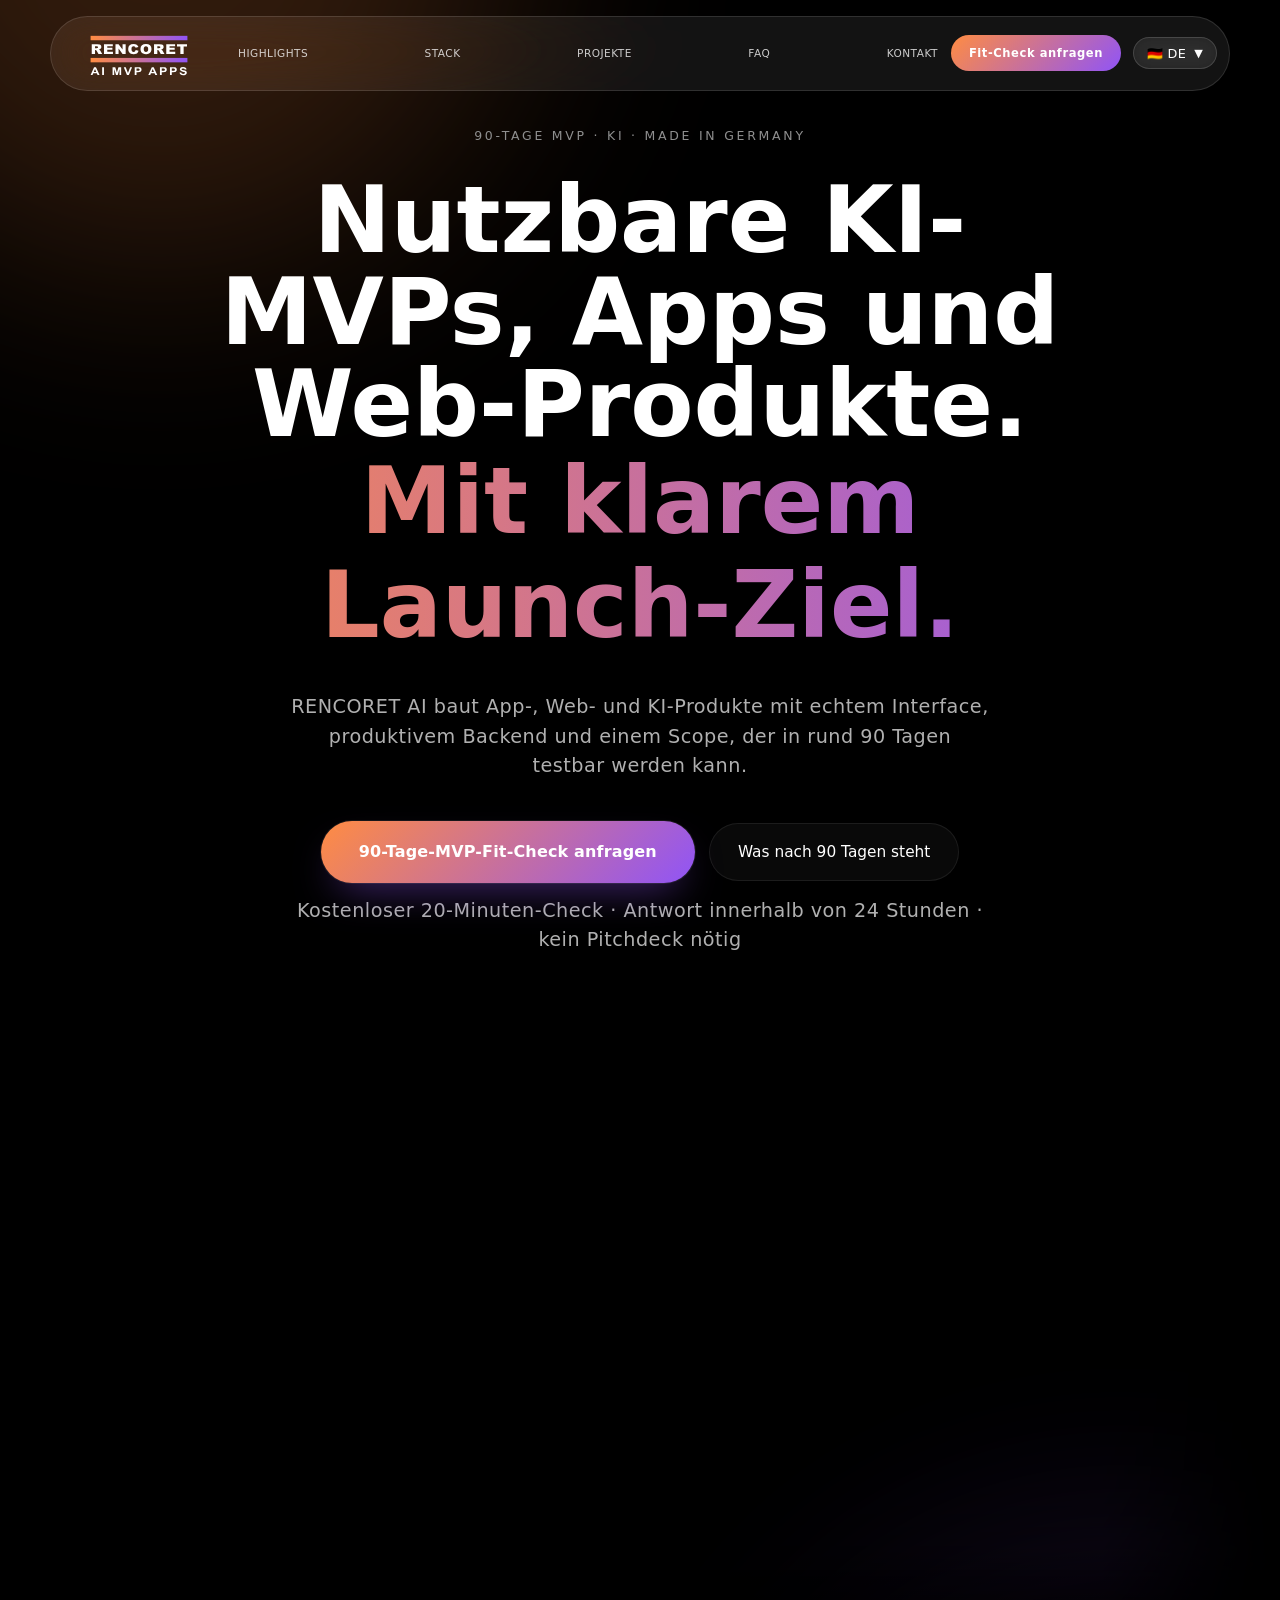
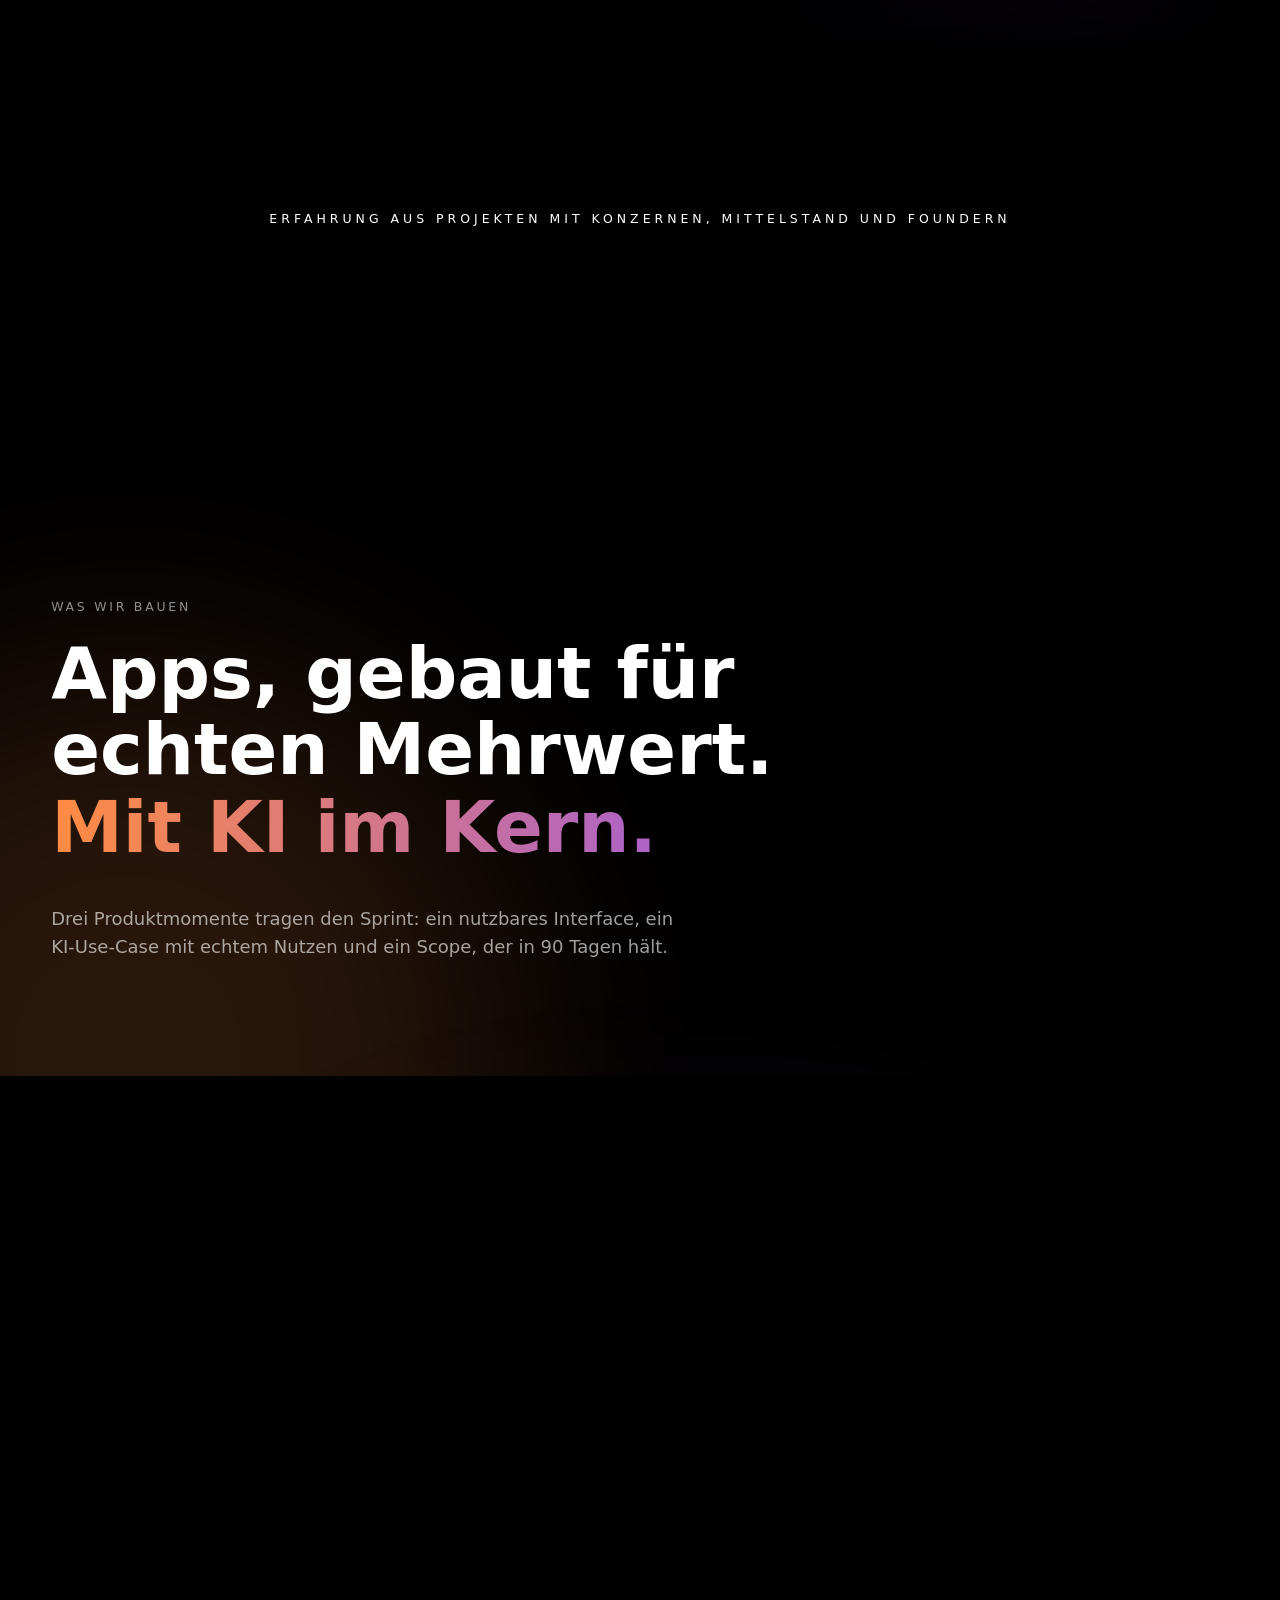
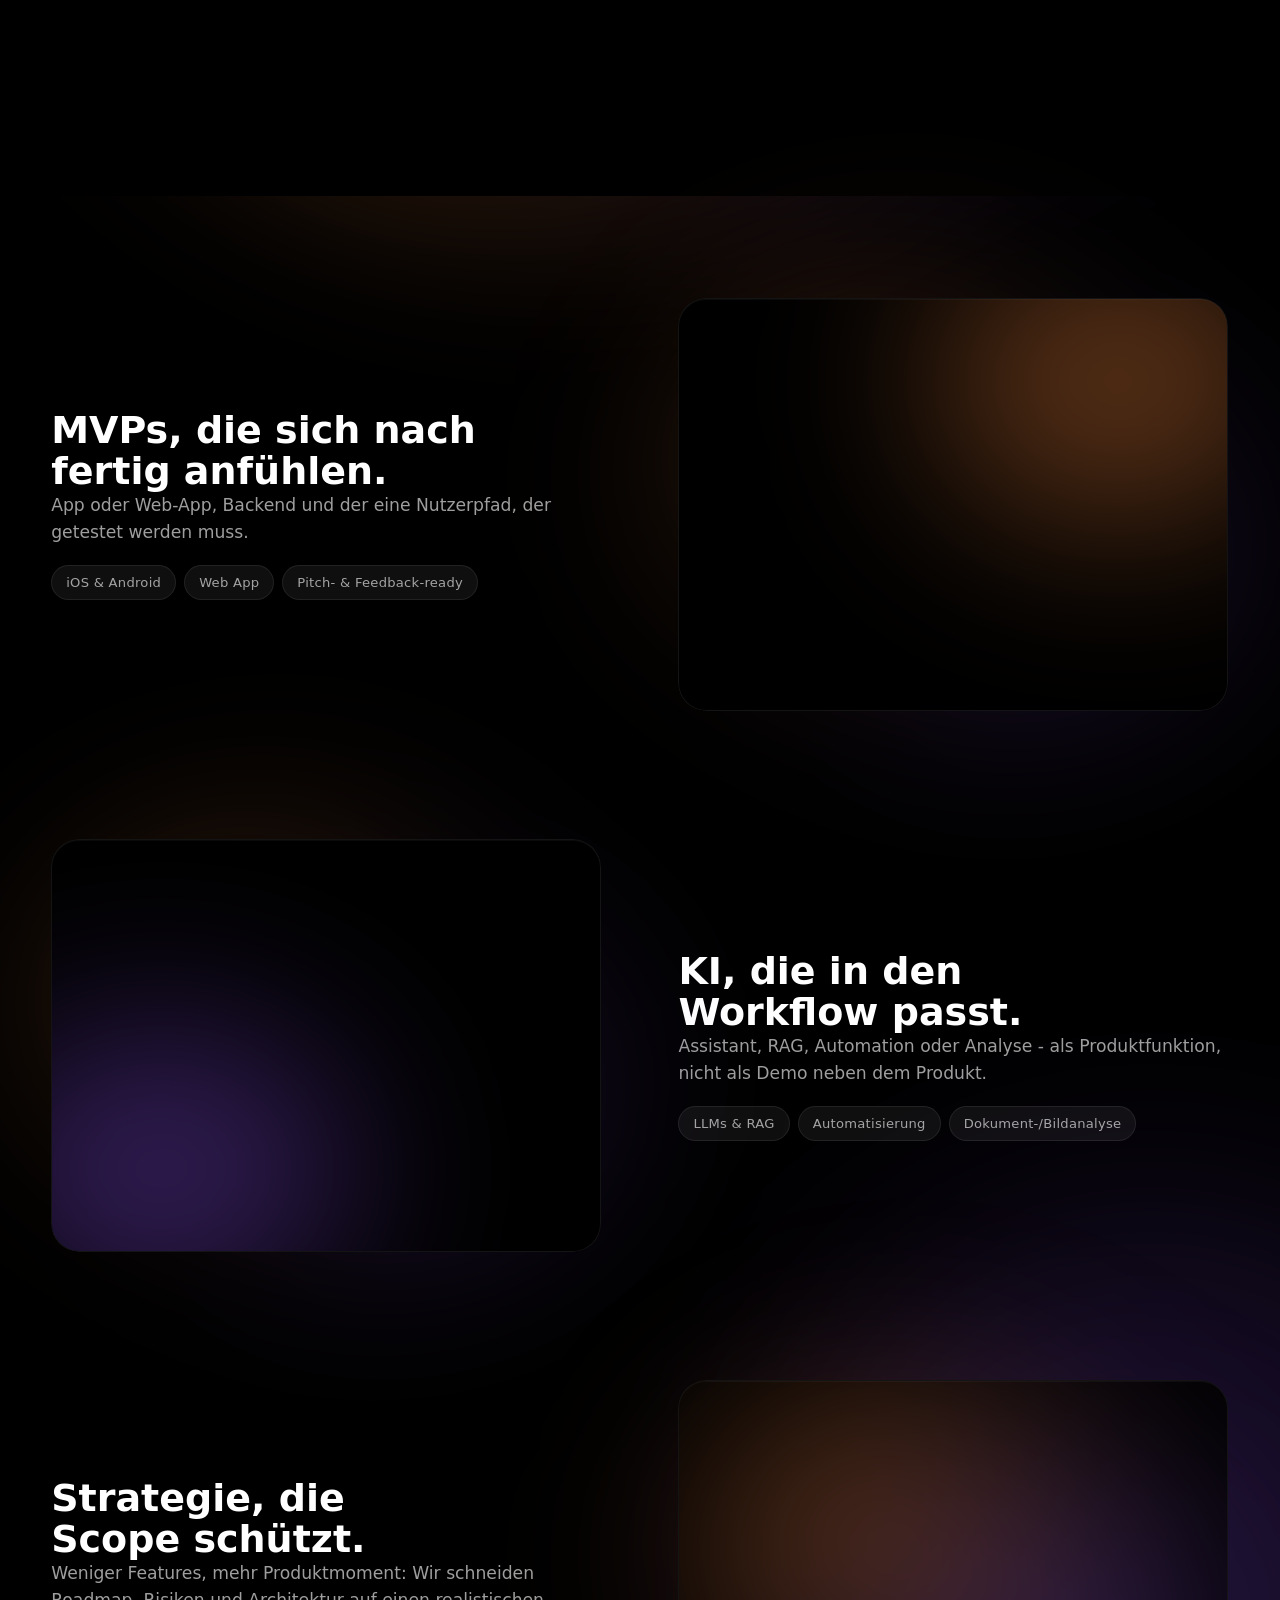
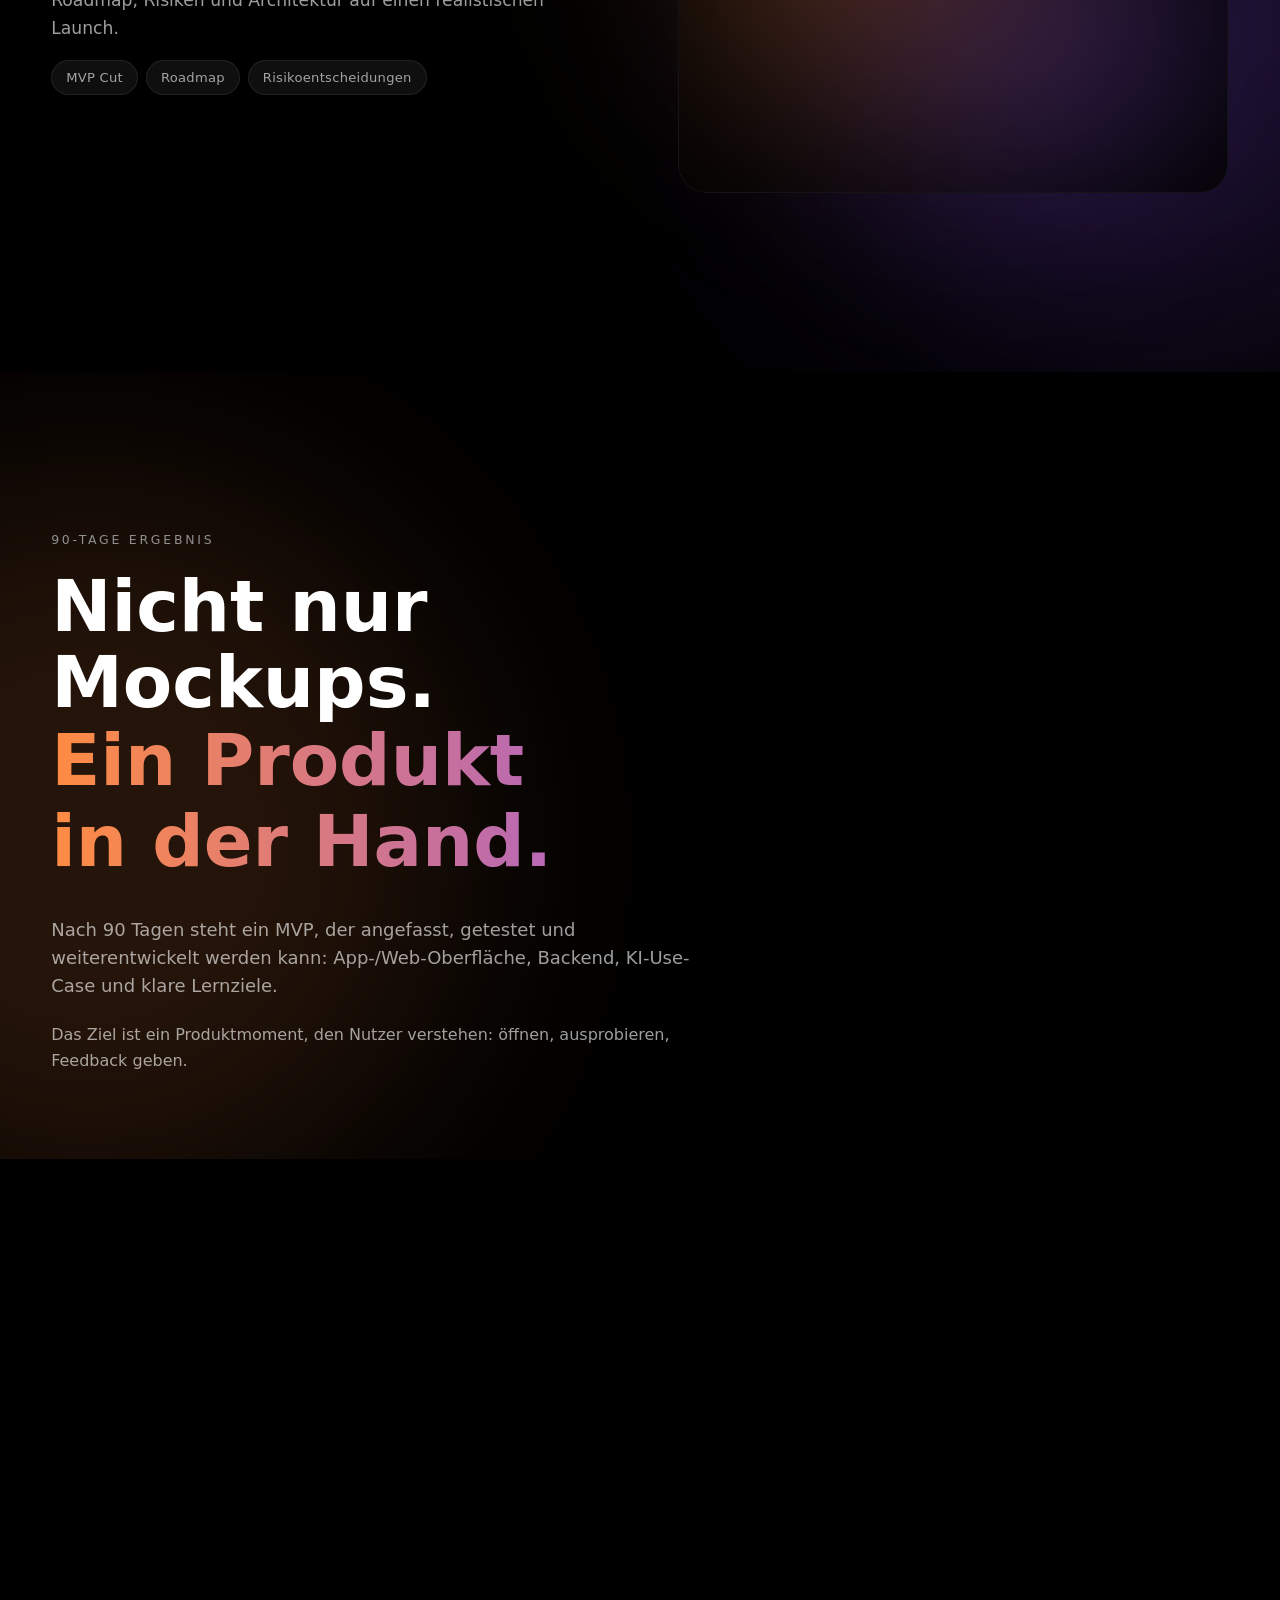
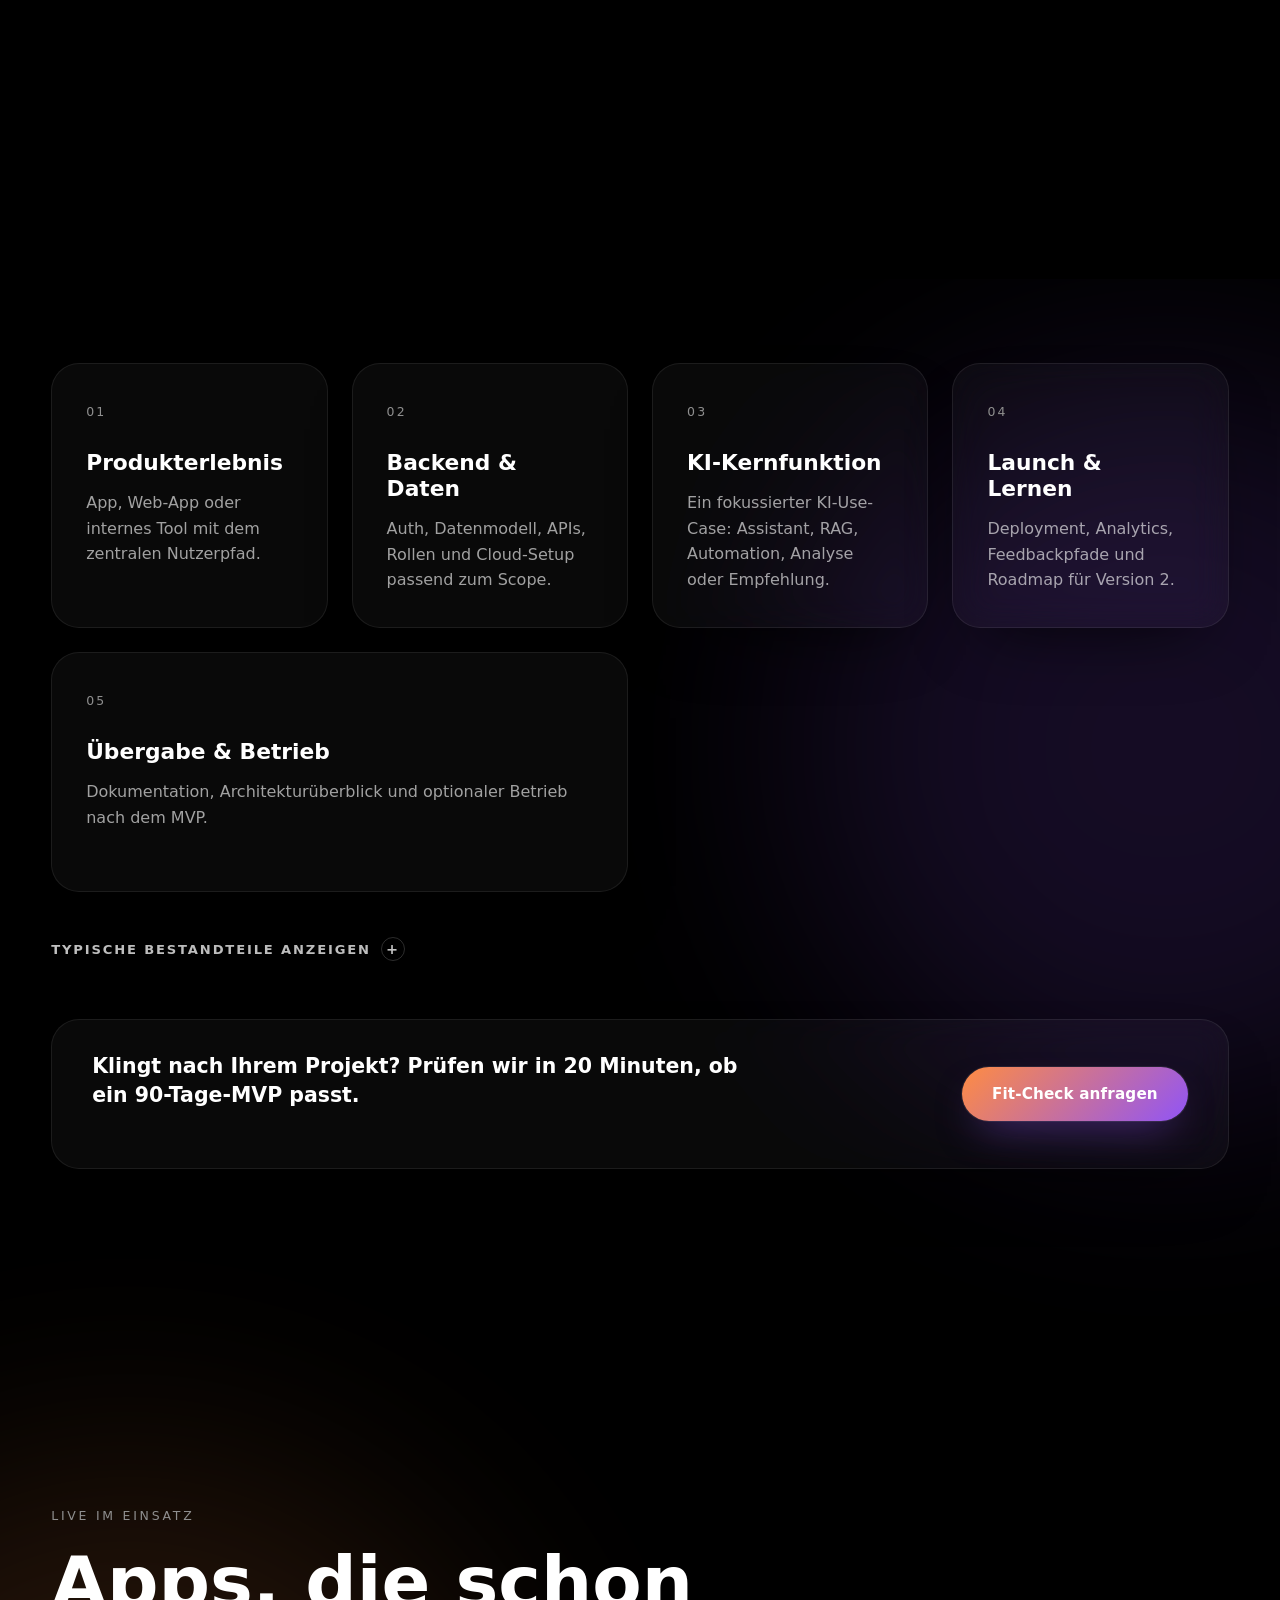
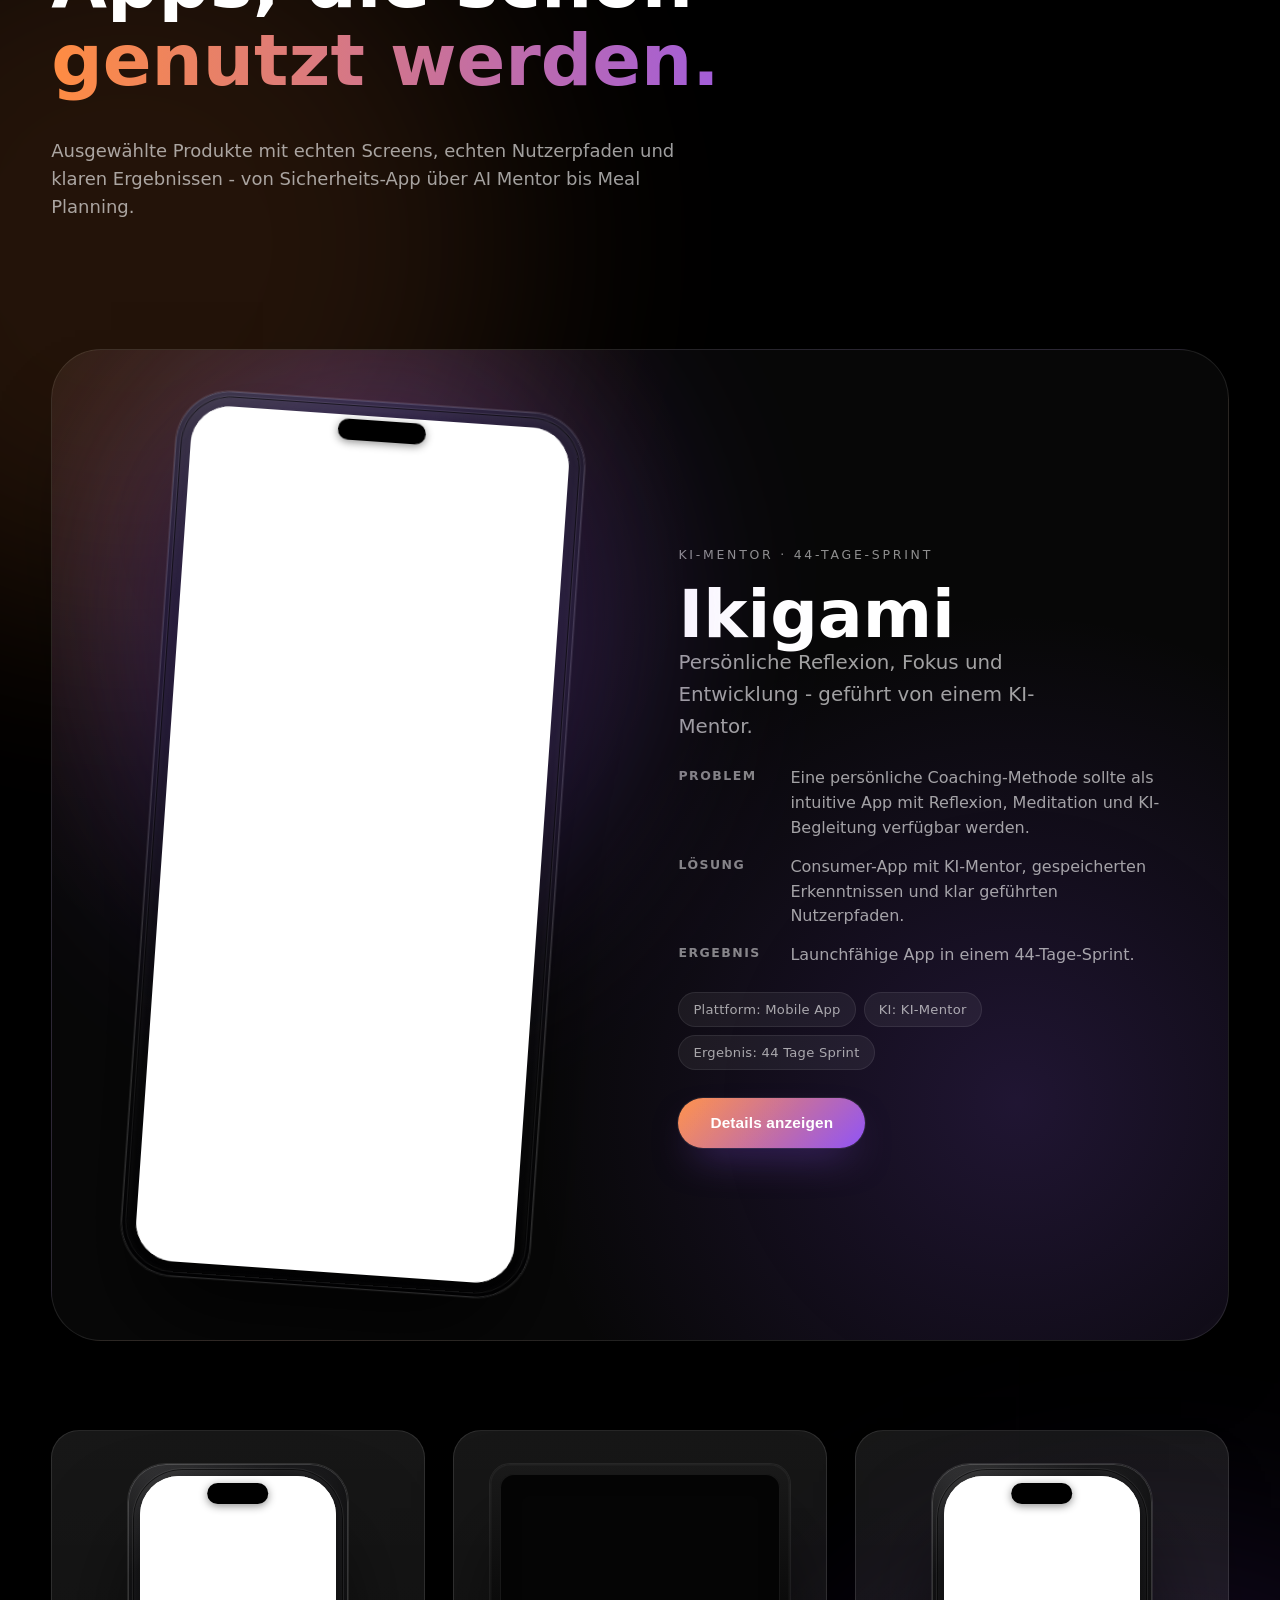
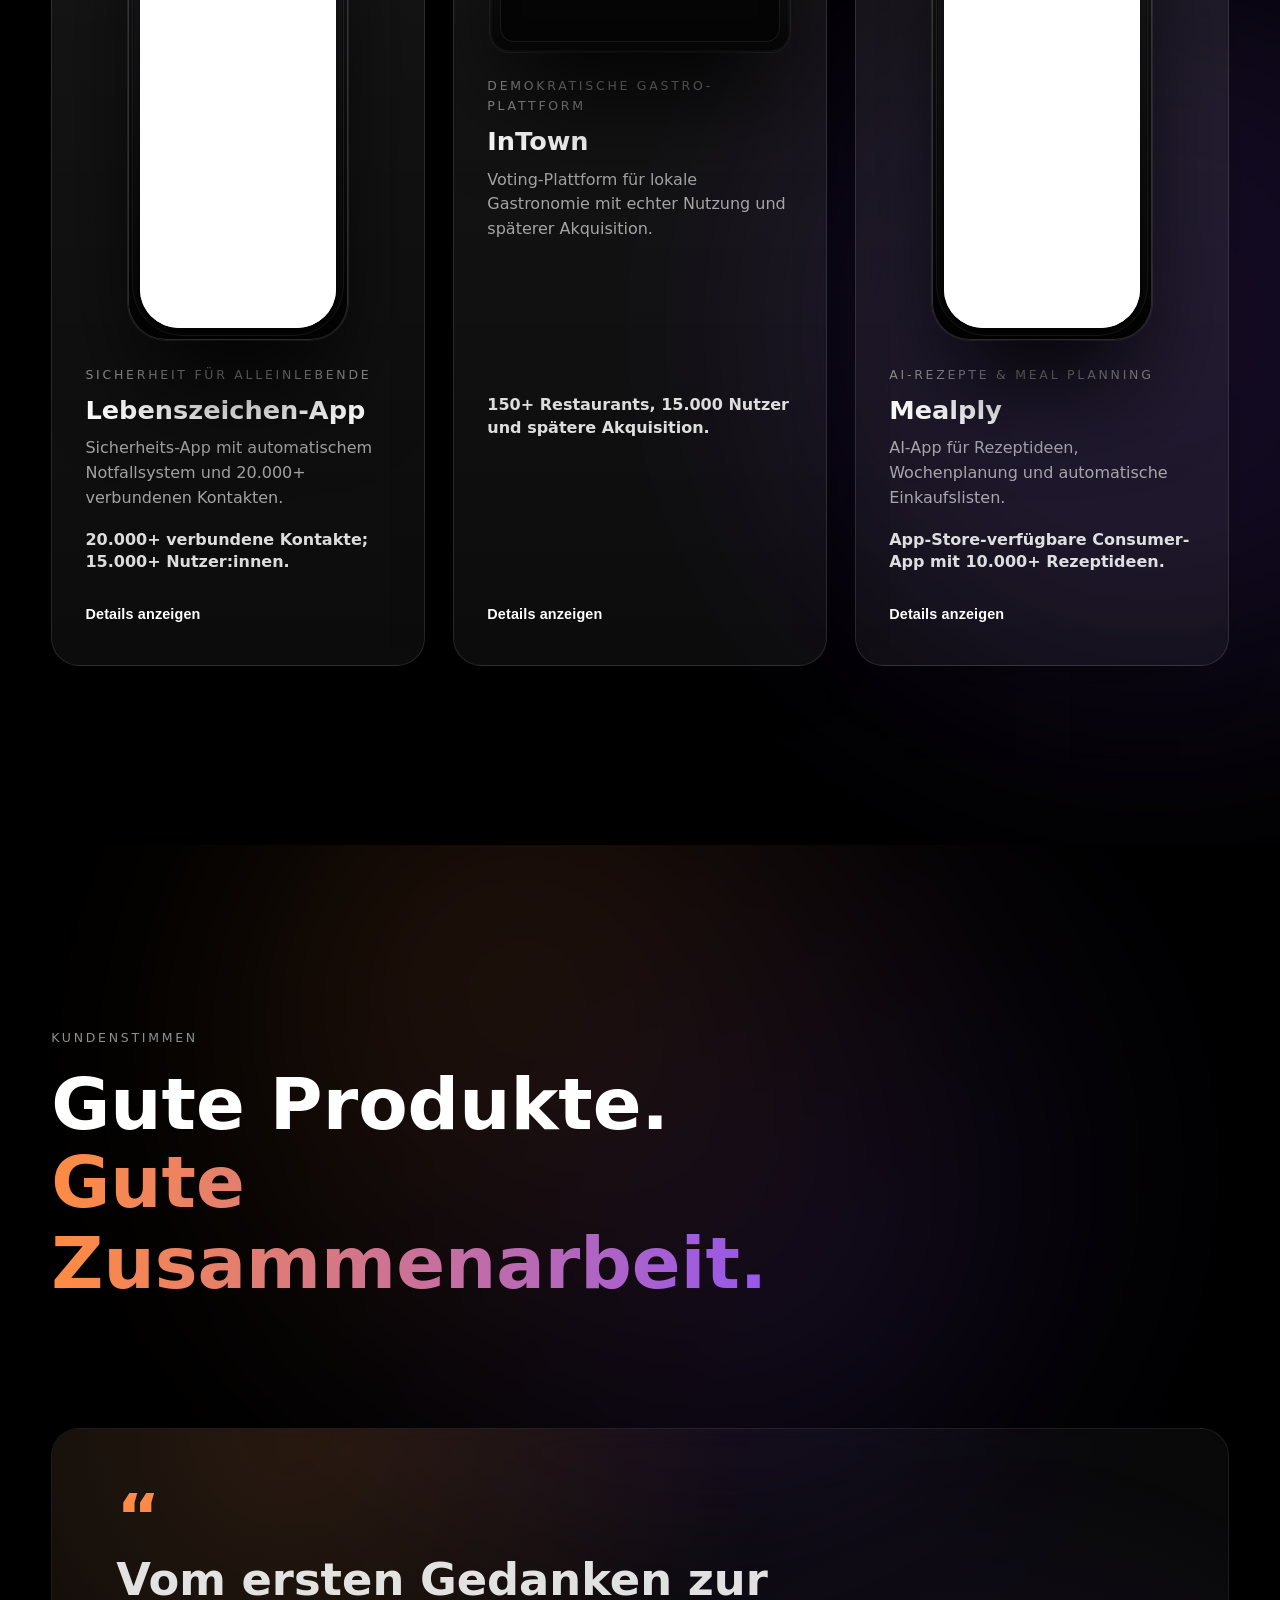
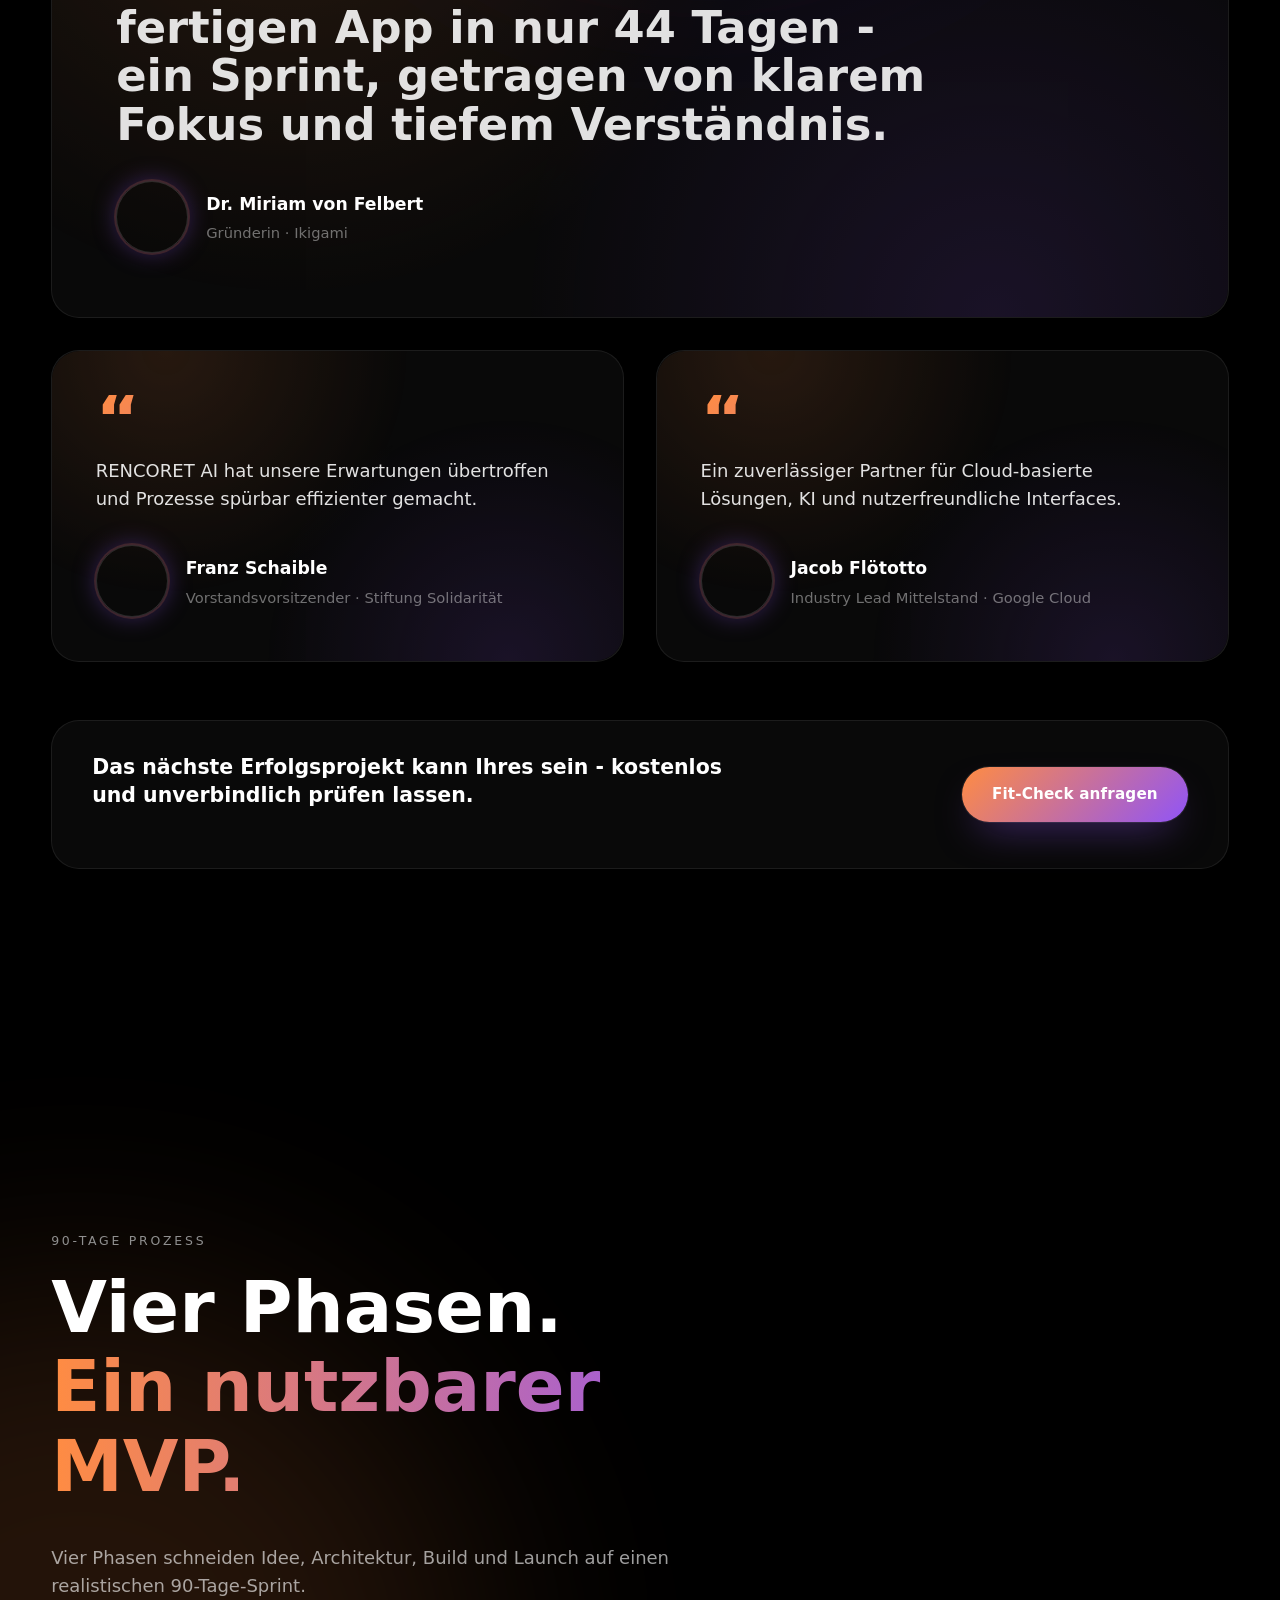
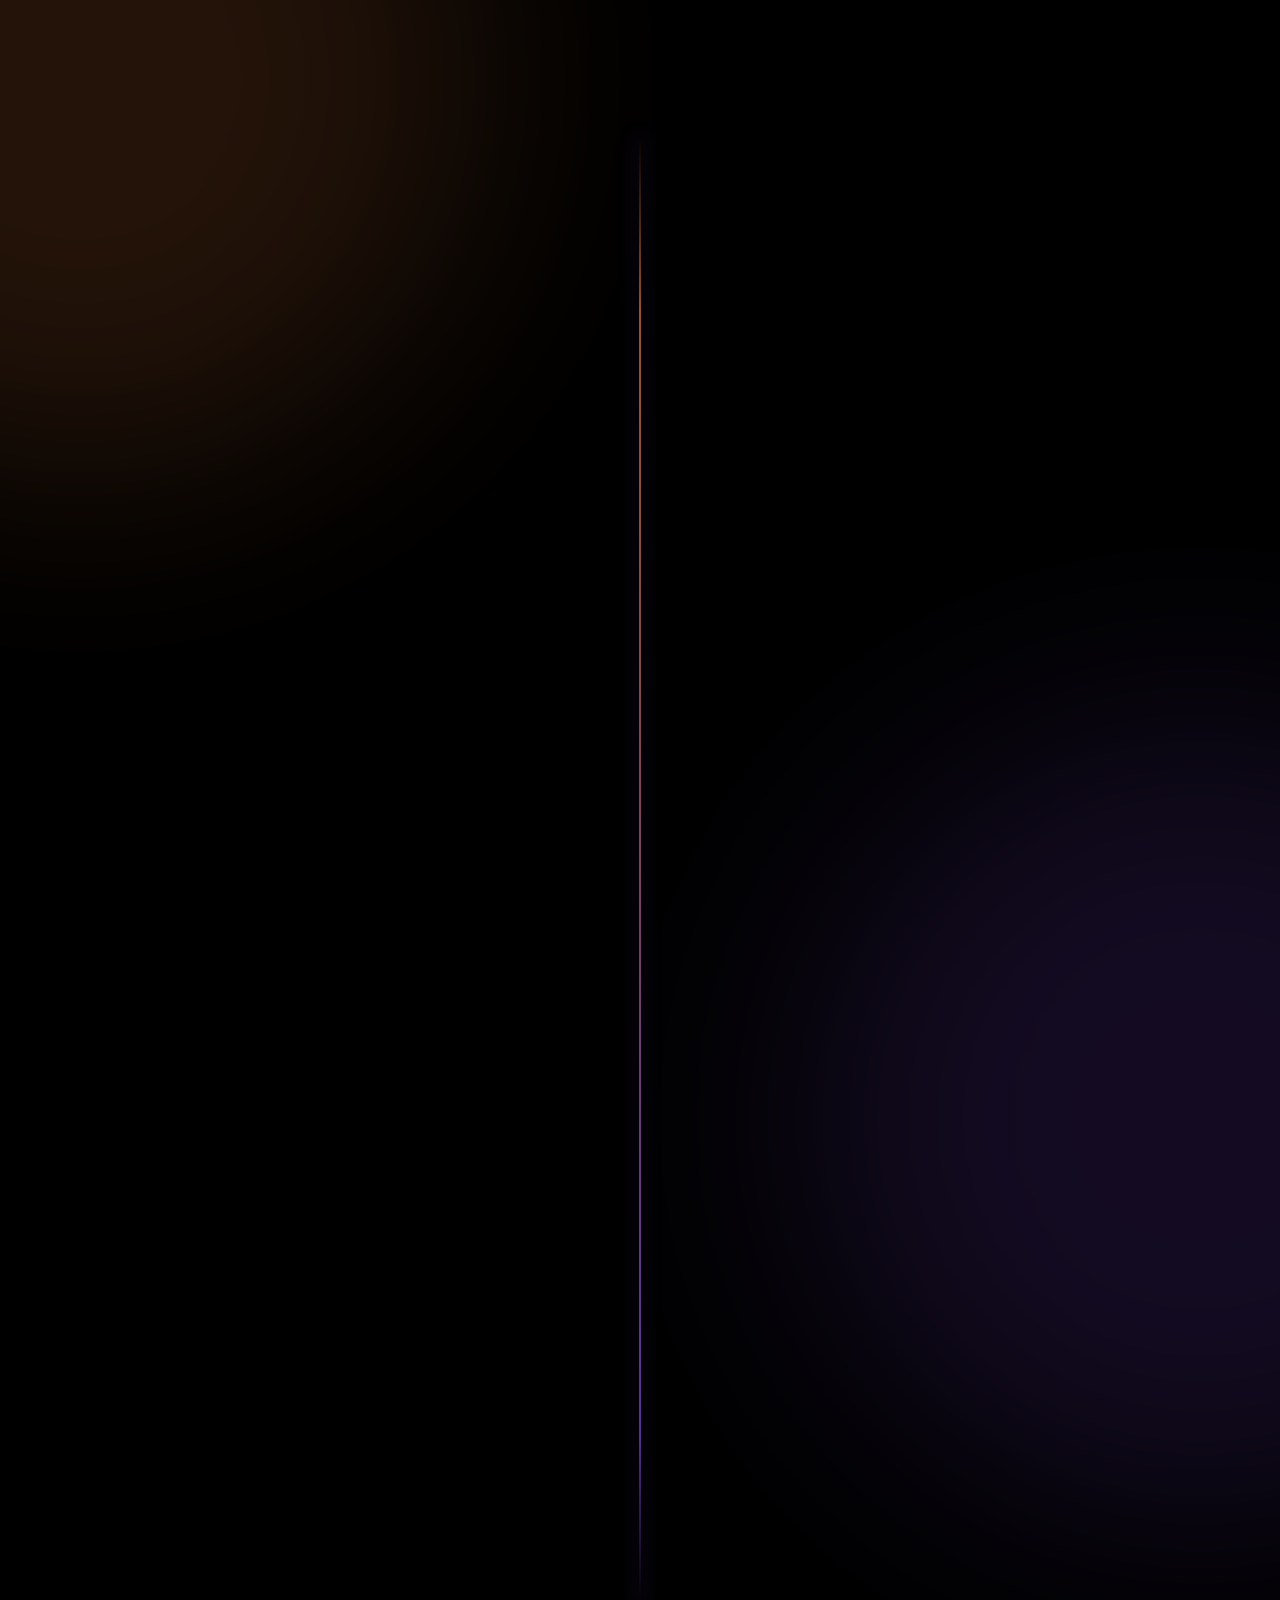
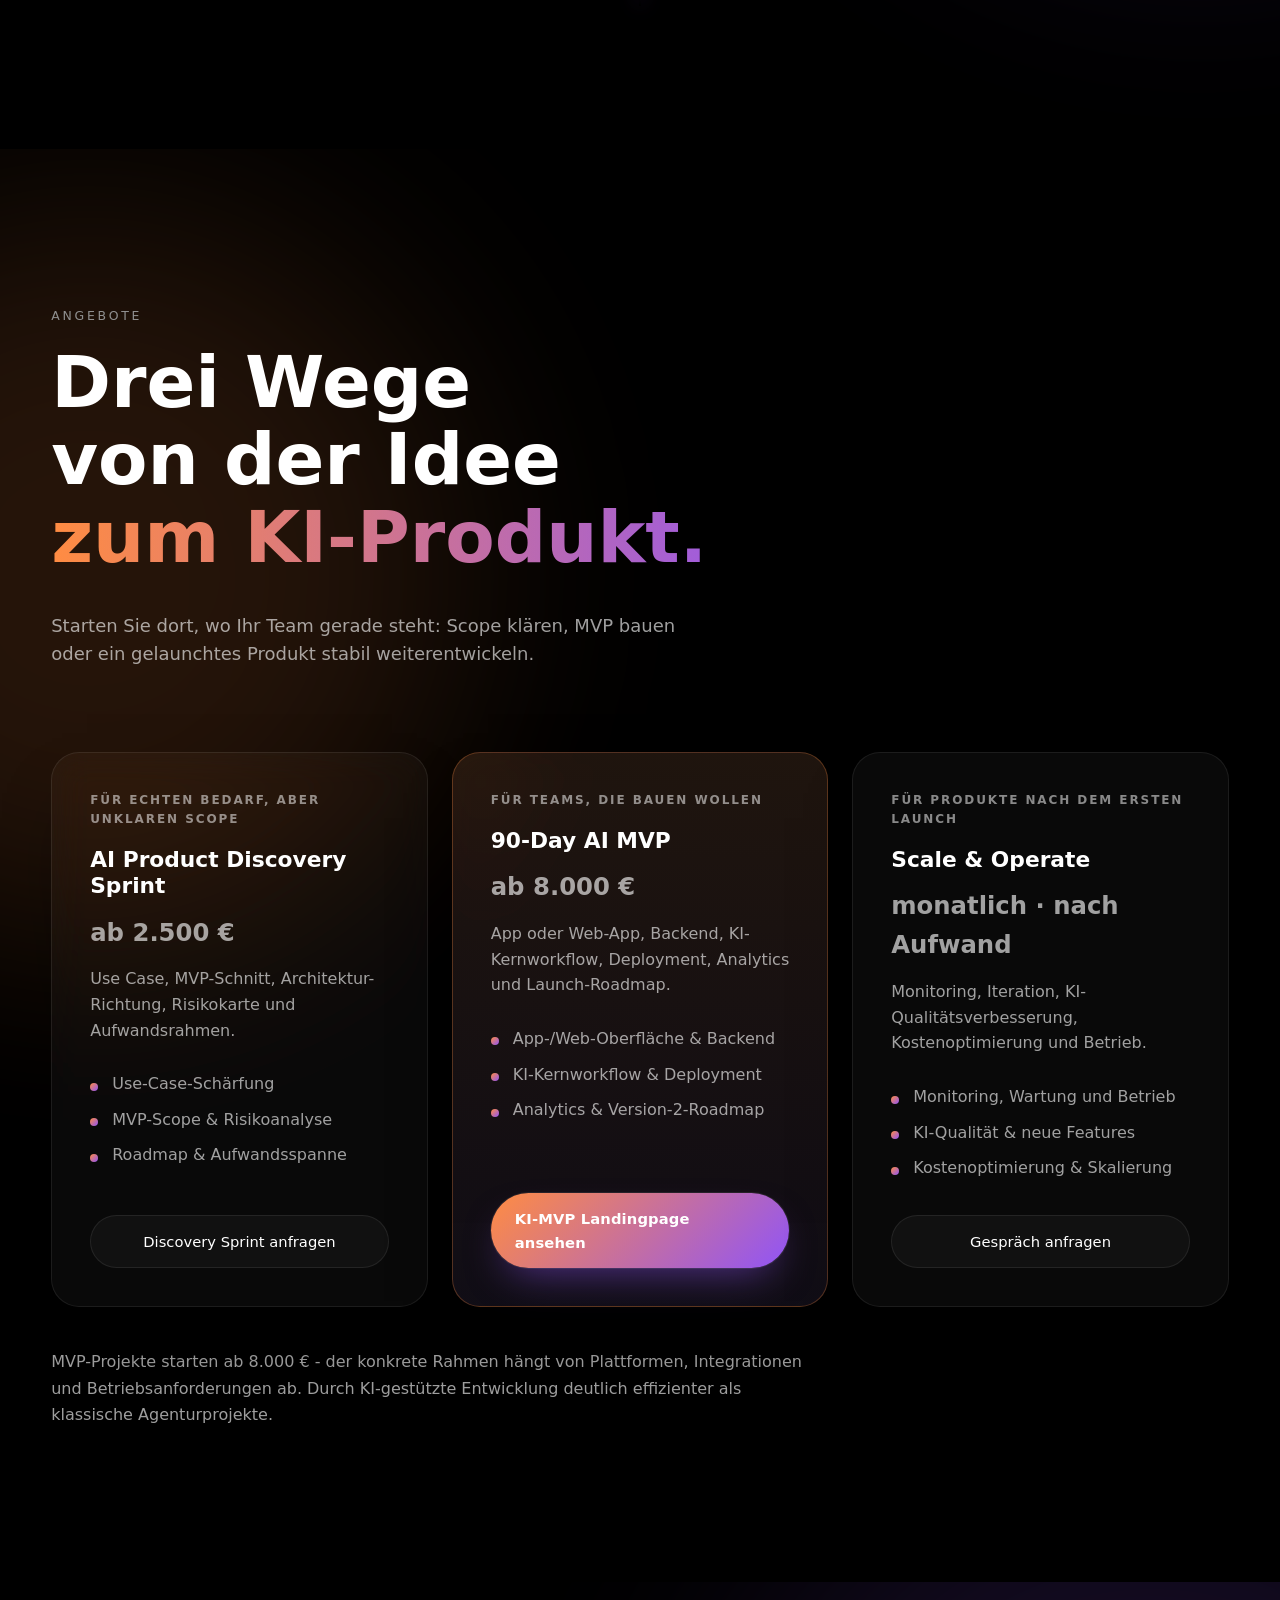
==== commit c2891f15: "Deploy qualification preview" ====
--- a/index.html
+++ b/index.html
@@ -167,7 +167,7 @@
             'analytics_storage': 'denied'
         });
     </script>
-<link rel="stylesheet" href="css/index.91bc3baaba2b.css">
+<link rel="stylesheet" href="css/index.1350965ed81b.css">
     
     <link rel="stylesheet" href="css/print.css" media="print">
 
@@ -523,8 +523,8 @@
             Kostenloser 20-Minuten-Check · Antwort innerhalb von 24 Stunden · kein Pitchdeck nötig
         </p>
 
-        <div class="hero__visual">
-            <div class="hero__visual-frame">
+        <div class="hero__visual" data-motion="reveal">
+            <div class="hero__visual-frame" data-motion="stage-scale">
                 <picture>
                     <source
                         srcset="img/generated/home/hero-ai-hand-640.webp 640w, img/generated/home/hero-ai-hand-960.webp 960w, img/generated/home/hero-ai-hand-1280.webp 1280w, img/generated/home/hero-ai-hand.webp 1536w"
@@ -1661,6 +1661,58 @@
             <h3 data-i18n="faq.cta.heading">Bereit für den nächsten Schritt?</h3>
             <p data-i18n="faq.cta.text">Wir prüfen Scope, Risiken, Stack und ob ein 90-Tage-MVP realistisch ist.</p>
             <a href="#lead-form" class="cta-button" data-i18n="faq.cta.button">90-Tage-MVP-Fit-Check anfragen</a>
+        </div>
+    </div>
+</section>
+
+        <section id="fit-check" class="qualification conversion-section conversion-section--apple">
+    <span class="glow-aura glow-aura--orange conversion-section__glow conversion-section__glow--a" aria-hidden="true"></span>
+    <span class="glow-aura glow-aura--purple conversion-section__glow conversion-section__glow--b" aria-hidden="true"></span>
+
+    <div class="container-wide">
+        <div class="conversion-section__intro conversion-section__intro--split" data-motion="reveal">
+            <div>
+                <span class="eyebrow" data-i18n="qualification.eyebrow">Vor dem Fit-Check</span>
+                <h2 class="display-xl conversion-section__heading">
+                    <span class="display-line" data-i18n="qualification.heading.line1">Wann RENCORET AI</span>
+                    <span class="display-line display-line--accent" data-i18n="qualification.heading.line2">gut passt.</span>
+                </h2>
+            </div>
+            <p class="lede" data-i18n="qualification.intro">
+                Der Fit-Check ist am wertvollsten, wenn Bedarf, Budget, Timing und Entscheidungsrahmen offen
+                eingeordnet werden. Diese Kriterien helfen vor der Anfrage.
+            </p>
+        </div>
+
+        <div class="qualification-grid" data-motion="stagger">
+            <article class="qualification-card qualification-card--positive">
+                <span class="qualification-card__label" data-i18n="qualification.good.label">Guter Fit</span>
+                <h3 data-i18n="qualification.good.title">Sinnvoll, wenn Sie konkret bauen oder sauber schneiden wollen.</h3>
+                <ul class="qualification-list">
+                    <li data-i18n="qualification.good.item1">Ein echtes Nutzer-, Kunden- oder internes Prozessproblem soll in einen testbaren MVP, Assistenten oder Workflow übersetzt werden.</li>
+                    <li data-i18n="qualification.good.item2">Ein Discovery-Budget ab 2.500 € oder ein MVP-Budget ab 8.000 € ist realistisch oder kann kurzfristig freigegeben werden.</li>
+                    <li data-i18n="qualification.good.item3">Eine entscheidungsfähige Person ist eingebunden und kann Scope, Prioritäten und Feedback zügig klären.</li>
+                    <li data-i18n="qualification.good.item4">Der gewünschte erste nutzbare Stand liegt grob in den nächsten 0-6 Monaten.</li>
+                    <li data-i18n="qualification.good.item5">Sie möchten klare Priorisierung, messbare Lernziele und transparente Risiken statt pauschaler Erfolgsversprechen.</li>
+                </ul>
+            </article>
+
+            <article class="qualification-card qualification-card--negative">
+                <span class="qualification-card__label" data-i18n="qualification.not.label">Besser anders starten</span>
+                <h3 data-i18n="qualification.not.title">Ein anderer nächster Schritt passt vermutlich besser, wenn...</h3>
+                <ul class="qualification-list">
+                    <li data-i18n="qualification.not.item1">Sie vor allem kostenlose Ideengenerierung, eine unverbindliche technische Zweitmeinung oder ein Angebot ohne konkreten Bedarf suchen.</li>
+                    <li data-i18n="qualification.not.item2">Budget, Verantwortlichkeit oder Entscheidungsweg noch nicht greifbar sind.</li>
+                    <li data-i18n="qualification.not.item3">Der Start von einem langen Abstimmungsprozess abhängt oder ein nutzbarer Stand erst deutlich später relevant wird.</li>
+                    <li data-i18n="qualification.not.item4">Erwartet wird eine vollständige Enterprise-Plattform oder ein Ergebnis, das ein MVP allein nicht seriös abdecken kann.</li>
+                    <li data-i18n="qualification.not.item5">KI soll ohne passende Daten, Prozesszugang oder Fachfeedback zuverlässig produktiv arbeiten.</li>
+                </ul>
+            </article>
+        </div>
+
+        <div class="qualification-cta pre-contact-cta pre-contact-cta--slim" data-motion="reveal">
+            <p data-i18n="qualification.cta.text">Nicht jeder Punkt muss perfekt geklärt sein. Entscheidend ist, dass offene Fragen ehrlich im Fit-Check sichtbar werden.</p>
+            <a href="#lead-form" class="cta-button" data-i18n="qualification.cta.button">Fit-Check anfragen</a>
         </div>
     </div>
 </section>
--- a/css/index.1350965ed81b.css
+++ b/css/index.1350965ed81b.css
@@ -0,0 +1 @@
+:root{--primary-color:#948bcf;--primary-color-rgb:148,139,207;--secondary-color:#121212;--accent-color:#ff8c42;--accent-color-rgb:255,140,66;--light-color:#f8f9fa;--dark-color:#0a0a0a;--text-color:#f8f9fa;--text-light:#b0b0b0;--font-main:-apple-system,BlinkMacSystemFont,"Segoe UI",system-ui,sans-serif;--font-display:ui-sans-serif,-apple-system,BlinkMacSystemFont,"Segoe UI",system-ui,sans-serif;--gradient-start:#ff8c42;--gradient-end:#9054f7;--card-hover-gradient-start:#ff8c42;--card-hover-gradient-end:#9054f7;--service-hover-shadow:rgba(0,0,0,0.7)}*{margin:0;padding:0;box-sizing:border-box}html{scroll-behavior:smooth}body{font-family:var(--font-main);line-height:1.6}.container{width:100%;max-width:1200px;margin:0 auto;padding:0 20px}section{padding:80px 0}a{color:var(--primary-color);text-decoration:none;transition:color 0.3s ease}a:hover{color:var(--accent-color)}h1,h2,h3,h4,h5,h6{margin-bottom:20px;line-height:1.3}h2{font-size:2.5rem;text-align:center;margin-bottom:40px}p{margin-bottom:20px}img{max-width:100%;height:auto}header{background-color:rgba(10,10,10,0.8);padding:20px 0;box-shadow:0 2px 10px rgba(0,0,0,0.2);position:fixed;top:0;left:0;width:100%;z-index:1000;backdrop-filter:blur(10px)}header .container{display:flex;justify-content:space-between;align-items:center}.logo{display:flex;align-items:center}.logo a{color:var(--light-color);text-decoration:none;display:block}.logo-svg,.logo-fallback{width:220px;height:75px;display:block}nav ul{display:flex;list-style:none}nav ul li{margin-left:30px}nav ul li a{color:var(--light-color);font-weight:500;text-transform:uppercase;font-size:0.9rem;letter-spacing:1px;transition:color 0.3s ease}nav ul li a:hover,nav ul li a[aria-current="page"]{color:var(--primary-color)}.hero{background-color:var(--secondary-color);color:var(--light-color);text-align:center;padding:180px 0 120px;position:relative;overflow:hidden;min-height:calc(100vh - 140px);height:calc(100dvh - 140px);height:calc(var(--vh,1vh) * 100 - 140px);display:flex;align-items:center;justify-content:center}.hero::before{content:'';position:absolute;top:0;left:0;width:100%;height:100%;background:radial-gradient(circle at 30% 30%,rgba(255,140,66,0.05) 0%,transparent 50%),radial-gradient(circle at 70% 70%,rgba(144,84,247,0.05) 0%,transparent 50%);z-index:1}.hero::after{content:none}.hero .oval-shapes{position:absolute;top:0;left:0;width:100%;height:100%;z-index:2;overflow:hidden}.hero .oval-shape{position:absolute;border-radius:50%;background:linear-gradient(45deg,var(--gradient-start),var(--gradient-end));opacity:0.3;filter:blur(30px);will-change:transform}.hero .oval-shape:nth-child(1){width:40vmin;height:25vmin;top:25%;left:60%;transform-origin:center;animation:moveX1 18s ease-in-out infinite alternate,moveY1 15s ease-in-out infinite alternate-reverse,rotateAndScale 25s linear infinite}.hero .oval-shape:nth-child(2){width:35vmin;height:20vmin;top:60%;left:30%;animation:moveX2 20s ease-in-out infinite alternate-reverse,moveY2 14s cubic-bezier(0.68,-0.6,0.32,1.6) infinite alternate,rotateAndScale 18s linear infinite reverse}.hero .oval-shape:nth-child(3){width:25vmin;height:35vmin;top:40%;left:45%;animation:moveX3 16s cubic-bezier(0.45,0.05,0.55,0.95) infinite alternate,moveY3 22s ease-in-out infinite alternate-reverse,rotateAndScale 22s linear infinite}@keyframes moveX1{0%{transform:translateX(-15px)}33%{transform:translateX(5px)}66%{transform:translateX(-5px)}100%{transform:translateX(15px)}}@keyframes moveX2{0%{transform:translateX(20px)}40%{transform:translateX(-10px)}70%{transform:translateX(5px)}100%{transform:translateX(-15px)}}@keyframes moveX3{0%{transform:translateX(-10px)}45%{transform:translateX(15px)}75%{transform:translateX(-5px)}100%{transform:translateX(10px)}}@keyframes moveY1{0%{transform:translateY(10px)}35%{transform:translateY(-15px)}70%{transform:translateY(5px)}100%{transform:translateY(-10px)}}@keyframes moveY2{0%{transform:translateY(-15px)}42%{transform:translateY(10px)}68%{transform:translateY(-7px)}100%{transform:translateY(15px)}}@keyframes moveY3{0%{transform:translateY(15px)}38%{transform:translateY(-8px)}65%{transform:translateY(12px)}100%{transform:translateY(-15px)}}@keyframes rotateAndScale{0%{transform:rotate(0deg) scale(1)}50%{transform:rotate(180deg) scale(1.05)}100%{transform:rotate(360deg) scale(1)}}.hero .container{position:relative;z-index:3;max-width:800px}.hero-heading{font-size:3.4rem;margin-bottom:20px;color:var(--hero-heading-color);font-weight:300;letter-spacing:1px;text-transform:none}.hero-heading span{display:block;font-size:4.2rem;font-weight:600;margin-top:10px;margin-bottom:10px}.hero p{font-size:1.2rem;margin-bottom:40px;max-width:700px;margin-left:auto;margin-right:auto;color:var(--text-light);letter-spacing:0.5px}.hero .tagline{font-size:0.9rem;text-transform:uppercase;letter-spacing:3px;margin-top:40px;color:var(--text-light);font-weight:400}.cta-button{display:inline-block;background-color:var(--primary-color);color:var(--light-color);padding:14px 40px;border-radius:30px;font-weight:600;text-transform:uppercase;letter-spacing:2px;transition:all 0.3s ease;border:none;cursor:pointer;box-shadow:0 4px 15px rgba(148,139,207,0.4);position:relative;overflow:hidden}.cta-button::before{content:'';position:absolute;top:0;left:-100%;width:100%;height:100%;background:linear-gradient(90deg,transparent,rgba(255,255,255,0.2),transparent);transition:all 0.6s ease}.cta-button:hover{background-color:var(--primary-color);transform:translateY(-2px);box-shadow:0 6px 20px rgba(148,139,207,0.6)}.cta-button:hover::before{transform:translateX(100%)}.client-logos{background-color:var(--secondary-background);padding:20px 0;text-align:center;position:relative;z-index:10;overflow:hidden;border-top:1px solid rgba(150,150,150,0.1);border-bottom:1px solid rgba(150,150,150,0.1)}.client-logos .container{position:relative;z-index:1}.client-logos h3{text-align:center;margin-bottom:15px;font-size:1.5rem;color:var(--text-light);font-weight:500;text-transform:uppercase;letter-spacing:1px}.logo-slider-container{position:relative;width:100%;overflow:hidden;padding:0}.client-logos::before,.client-logos::after{content:"";position:absolute;top:0;width:30%;height:100%;z-index:20;pointer-events:none}.client-logos::before{position:absolute;left:0;background:linear-gradient(to right,var(--secondary-background) 0%,var(--secondary-background) 60%,transparent 100%)}.client-logos::after{right:0;background:linear-gradient(to left,var(--secondary-background) 0%,var(--secondary-background) 60%,transparent 100%)}.logo-slider{display:flex;align-items:center;animation:logoScroll 80s linear infinite;width:max-content;gap:60px;padding:0 40px;margin:5px auto;justify-content:center}.logo-container{display:flex;align-items:center;justify-content:center;height:75px;transition:transform 0.3s ease,opacity 0.3s ease}.logo-container img{max-height:100%;max-width:160px;opacity:0.7;transition:opacity 0.3s ease,filter 0.3s ease}.logo-container:hover img{opacity:1}.logo-slider:hover{animation-play-state:paused}@keyframes logoScroll{0%{transform:translateX(0)}100%{transform:translateX(-50%)}}@media (max-width:768px){.logo-slider{gap:40px;animation-duration:80s}.logo-container{height:65px}.logo-container img{max-width:140px}.client-logos::before,.client-logos::after{width:20%}.client-logos{padding:15px 0}}@media (max-width:576px){.client-logos{padding:15px 0}.client-logos h3{font-size:1.2rem;margin-bottom:10px}.logo-slider{gap:30px;animation-duration:60s;padding:0 20px}.logo-container{height:55px}.logo-container img{max-width:120px}.client-logos::before,.client-logos::after{width:15%}}.services{background-color:var(--dark-color);padding:100px 0}.services h2{margin-bottom:60px}.services-grid{display:grid;grid-template-columns:repeat(auto-fit,minmax(280px,1fr));gap:30px;margin-top:40px}.service-card{padding:40px 30px;border-radius:10px;box-shadow:0 5px 15px rgba(0,0,0,0.1);transition:transform 0.3s ease,box-shadow 0.3s ease,border-color 0.3s ease,opacity 0.3s ease;border:1px solid rgba(255,255,255,0.05);position:relative;overflow:hidden;height:100%;display:flex;flex-direction:column;align-items:center;text-align:center;transform-origin:center bottom;--visibility:0}.service-icon{width:80px;height:80px;margin-bottom:20px;display:flex;align-items:center;justify-content:center;background:rgba(148,139,207,0.1);border-radius:50%;transition:transform 0.3s ease,background 0.3s ease}.service-icon svg{width:40px;height:40px;stroke:var(--primary-color);transition:stroke 0.3s ease,transform 0.3s ease}.service-card::before{content:'';position:absolute;top:0;left:0;width:4px;height:0;background:linear-gradient(to bottom,#ff8c42,#9054f7);transition:height 0.3s ease}@media (min-width:769px){.service-card:hover{transform:translateY(-5px);box-shadow:0 10px 25px rgba(0,0,0,0.2);border-color:rgba(148,139,207,0.2)}.service-card:hover::before{height:100%}.service-card:hover .service-icon{transform:scale(1.1);background:linear-gradient(135deg,var(--card-hover-gradient-start),var(--card-hover-gradient-end))}.service-card:hover .service-icon svg{stroke:#ffffff;transform:scale(1.1);animation:pulse 2s infinite}}.service-card h3{font-size:1.5rem;margin-bottom:15px;color:var(--primary-color);position:relative}.service-card p{color:var(--text-light);position:relative;z-index:1}@keyframes pulse{0%{transform:scale(1)}50%{transform:scale(1.1)}100%{transform:scale(1)}}@media (max-width:768px){.service-card{padding:30px 20px;transform:translateY(calc((1 - var(--visibility)) * 20px));opacity:calc(0.5+(var(--visibility) * 0.5));transition:transform 0.3s ease,box-shadow 0.3s ease,border-color 0.3s ease,opacity 0.3s ease}.service-card.is-visible{box-shadow:0 calc(var(--visibility) * 10px) calc(var(--visibility) * 25px) rgba(0,0,0,0.2);border-color:rgba(148,139,207,0.2)}.service-icon{width:70px;height:70px;transition:transform 0.5s ease,background 0.5s ease}.service-card.is-visible .service-icon{transform:scale(calc(1+(var(--visibility) * 0.1)));background:linear-gradient(135deg,var(--card-hover-gradient-start),var(--card-hover-gradient-end))}.service-icon svg{width:35px;height:35px;transition:stroke 0.5s ease,transform 0.5s ease}.service-card.is-visible .service-icon svg{stroke:#ffffff;animation:pulse 2s infinite}.service-card::before{transition:height 0.8s ease}.service-card.is-visible::before{height:calc(var(--visibility) * 100%)}}@media (max-width:576px){.services-grid{gap:20px}.service-card{padding:25px 15px}.service-icon{width:60px;height:60px}.service-icon svg{width:30px;height:30px}.service-card h3{font-size:1.3rem}}.about{background-color:var(--secondary-color);padding:100px 0;position:relative;overflow:hidden}.about::before{content:'';position:absolute;top:-100px;left:-100px;width:300px;height:300px;background:radial-gradient(circle,var(--primary-color) 0%,transparent 70%);opacity:0.05;border-radius:50%}.about::after{content:'';position:absolute;bottom:-100px;right:-100px;width:300px;height:300px;background:radial-gradient(circle,var(--gradient-start) 0%,transparent 70%);opacity:0.05;border-radius:50%}.about h2{margin-bottom:40px}.about p{max-width:800px;margin-left:auto;margin-right:auto;text-align:center;font-size:1.1rem;color:var(--text-light);line-height:1.8;margin-bottom:25px}.stats-container{display:flex;justify-content:space-around;flex-wrap:wrap;margin-top:60px;gap:30px}.stat-item{text-align:center;flex:1;min-width:200px;padding:20px;background-color:rgba(255,255,255,0.05);border-radius:10px;box-shadow:0 4px 15px rgba(0,0,0,0.1);position:relative;overflow:hidden;transition:transform 0.3s ease,box-shadow 0.3s ease;filter:none}.stat-item::before{content:'';position:absolute;bottom:0;left:0;width:100%;height:3px;background:linear-gradient(90deg,#ff8c42,#9054f7);transition:height 0.5s ease;filter:none;opacity:1}.stat-item:hover{transform:translateY(-5px);box-shadow:0 10px 25px rgba(0,0,0,0.15)}.stat-item:hover::before{height:6px}.stat-number{font-size:3.5rem;font-weight:700;color:var(--primary-color);margin-bottom:5px;display:inline-block}.stat-suffix{font-size:2rem;font-weight:700;color:var(--primary-color);display:inline-block}.stat-label{font-size:1.1rem;color:var(--text-light);margin-top:10px}@media (max-width:768px){.stats-container{flex-direction:column;align-items:center}.stat-item{width:100%;max-width:300px}}@media (max-width:576px){.stat-number{font-size:2.8rem}.stat-suffix{font-size:1.6rem}.stat-label{font-size:1rem}}.stats-footnote{text-align:center;margin-top:20px;font-size:0.85rem;color:var(--text-light);opacity:0.8;font-style:italic}.stats-footnote p{margin-bottom:0}@media (max-width:576px){.stats-footnote{font-size:0.75rem;margin-top:15px}}.projects{background-color:var(--secondary-color);padding:100px 0}.projects h2{margin-bottom:60px}.project-grid{display:grid;grid-template-columns:repeat(auto-fit,minmax(320px,1fr));gap:40px}.project-card{border-radius:10px;overflow:hidden;box-shadow:0 5px 15px rgba(0,0,0,0.1);transition:transform 0.3s ease,box-shadow 0.3s ease;border:1px solid rgba(255,255,255,0.05);position:relative}.project-card:hover{transform:translateY(-5px);box-shadow:0 15px 30px rgba(0,0,0,0.2);border-color:rgba(148,139,207,0.2)}.project-card h3{padding:25px 25px 0 25px;font-size:1.3rem;color:var(--primary-color)}.project-card p{padding:0 25px 25px 25px;color:var(--text-light)}.cookie-banner{position:fixed;bottom:20px;left:50%;transform:translateX(-50%);width:90%;max-width:1200px;background-color:rgba(10,10,10,0.95);color:var(--text-light);padding:20px 30px;display:none;z-index:9999;box-shadow:0 5px 20px rgba(0,0,0,0.3);border-radius:10px;border:1px solid rgba(148,139,207,0.2);backdrop-filter:blur(10px)}.cookie-banner p{margin-bottom:15px;line-height:1.7;font-size:0.95rem}.cookie-banner a{color:var(--primary-color);text-decoration:underline;transition:color 0.3s ease}.cookie-banner a:hover{color:var(--light-color)}.cookie-buttons{display:flex;gap:15px;justify-content:flex-end}.cookie-buttons button{padding:10px 25px;border:none;border-radius:5px;cursor:pointer;font-weight:500;transition:all 0.3s ease}#accept-cookies{background-color:var(--primary-color);color:var(--light-color)}#accept-cookies:hover{background-color:var(--primary-color);transform:translateY(-2px);box-shadow:0 4px 12px rgba(148,139,207,0.4)}#reject-cookies{background-color:transparent;color:var(--text-light);border:1px solid rgba(255,255,255,0.2)}#reject-cookies:hover{background-color:rgba(255,255,255,0.05);color:var(--light-color);border-color:rgba(255,255,255,0.3)}.legal{max-width:800px;margin:0 auto;padding:80px 20px}.legal h1{font-size:2.5rem;margin-bottom:30px;text-align:center}.legal h2{font-size:1.8rem;margin-top:40px;margin-bottom:20px;text-align:left}.legal h3{font-size:1.3rem;margin-top:30px;margin-bottom:15px}.legal p,.legal ul{margin-bottom:15px}.legal ul{padding-left:20px}@media (max-width:768px){header{padding:12px 0}header .container{flex-direction:column}nav ul{margin-top:10px;flex-wrap:wrap;justify-content:center;row-gap:4px}nav ul li{margin:0 10px;line-height:1.3}nav ul li a{font-size:0.85rem;padding:4px 0;display:inline-block}.hero-heading{font-size:2.8rem}.hero-heading span{font-size:3.2rem}section{padding:60px 0}.logo-svg,.logo-fallback{width:160px;height:50px}}@media (max-width:576px){header{padding:10px 0}nav ul{justify-content:center;margin-top:8px;row-gap:2px}nav ul li{margin:0 6px;line-height:1.2}nav ul li a{font-size:0.75rem;letter-spacing:0.5px;padding:3px 2px}.hero{padding:150px 0 80px}.hero-heading{font-size:2.2rem}.hero-heading span{font-size:2.6rem}h2{font-size:2rem}.footer-content{flex-direction:column}.footer-logo,.footer-links,.footer-contact{margin-bottom:20px}.logo-svg,.logo-fallback{width:140px;height:45px}}@media (max-width:400px){nav ul li{margin:0 4px}nav ul li a{font-size:0.7rem;letter-spacing:0}}.error-page{padding:100px 0;text-align:center}.error-page h2{font-size:3rem;margin-bottom:30px}.error-page ul{list-style:none;padding:0;margin:30px 0}.error-page ul li{margin-bottom:15px}.error-page ul li a{font-weight:600}.screen-reader-text{border:0;clip:rect(1px,1px,1px,1px);clip-path:inset(50%);height:1px;margin:-1px;overflow:hidden;padding:0;position:absolute;width:1px;word-wrap:normal !important}a:focus{outline:2px solid var(--primary-color);outline-offset:2px}address{font-style:normal;line-height:1.6}@media print{body{background:#fff;color:#000;font-size:12pt}header,footer,.hero,.cookie-banner{display:none}main{width:100%}a[href]:after{content:" (" attr(href) ")"}a[href^="#"]:after,a[href^="javascript:"]:after{content:""}}.stats-footnote p{font-size:0.8rem;color:var(--text-light)}@media (max-width:576px){.stats-footnote{margin-top:20px;text-align:center}}.process{background-color:var(--secondary-background);position:relative;overflow:hidden;padding:100px 0}.process::before{content:'';position:absolute;top:0;left:0;width:100%;height:100%;background:linear-gradient(135deg,rgba(var(--primary-color-rgb),0.05) 0%,rgba(var(--accent-color-rgb),0.05) 100%);z-index:1}.process h2{text-align:center;margin-bottom:20px;position:relative;z-index:2}.process .section-intro{text-align:center;max-width:700px;margin:0 auto 120px;color:var(--text-light);position:relative;z-index:2}.timeline{position:relative;max-width:1100px;margin:0 auto;padding:60px 0 80px;z-index:2}.timeline::after{content:'';position:absolute;width:2px;background:#948bcf;top:20px;bottom:20px;left:50%;margin-left:-1px;z-index:1}.timeline-tracker{position:absolute;left:50%;top:0;height:100%;width:2px;transform:translateX(-50%);z-index:1;pointer-events:none;display:none}.tracker-dot{position:absolute;width:16px;height:16px;background:linear-gradient(135deg,#ff8c42,#9054f7);border-radius:50%;left:50%;transform:translateX(-50%) translateY(-50%);box-shadow:0 0 15px rgba(255,140,66,0.8),0 0 25px rgba(144,84,247,0.5);opacity:0;transition:opacity 0.5s ease,box-shadow 0.5s ease;animation:pulse-glow 2s infinite alternate;top:0;display:none}@keyframes pulse-glow{0%{box-shadow:0 0 10px rgba(255,140,66,0.7),0 0 15px rgba(144,84,247,0.4);transform:translateX(-50%) translateY(-50%) scale(0.9)}100%{box-shadow:0 0 20px rgba(255,140,66,0.9),0 0 30px rgba(144,84,247,0.6);transform:translateX(-50%) translateY(-50%) scale(1.1)}}.tracker-dot.visible{opacity:0;display:none}.timeline-item{padding:20px 35px;position:relative;width:50%;opacity:0;transform:translateY(30px);transition:all 0.6s cubic-bezier(0.165,0.84,0.44,1);margin-bottom:30px}.timeline-item.visible{opacity:1;transform:translateY(0)}.timeline-item.left{left:0}.timeline-item.left::before{content:"";position:absolute;top:30px;right:-8px;border-width:8px;border-style:solid;border-color:transparent transparent transparent var(--secondary-background);z-index:3}.timeline-item.right{left:50%}.timeline-item.right::before{content:"";position:absolute;top:30px;left:-8px;border-width:8px;border-style:solid;border-color:transparent var(--secondary-background) transparent transparent;z-index:3}.timeline-content{padding:20px;background:var(--secondary-background);position:relative;border-radius:10px;box-shadow:0 5px 15px var(--shadow-color);transition:transform 0.3s ease,box-shadow 0.3s ease;z-index:2;border:1px solid rgba(148,139,207,0.1)}.timeline-content:hover{transform:translateY(-5px);box-shadow:0 8px 25px var(--shadow-color);border-color:rgba(148,139,207,0.2)}.timeline-content h3{font-size:1.5rem;margin:10px 0;color:var(--text-color)}.timeline-content p{color:var(--text-light);margin-bottom:0;font-size:1rem;line-height:1.6}.timeline-step{font-weight:bold;margin-bottom:12px;color:#948bcf;text-transform:uppercase;letter-spacing:1px;font-size:0.95rem}.timeline-icon{width:55px;height:55px;background:linear-gradient(135deg,#ff8c42 0%,#9054f7 100%);border-radius:50%;display:flex;align-items:center;justify-content:center;margin-bottom:15px;box-shadow:0 3px 10px rgba(148,139,207,0.3)}.timeline-icon svg{width:28px;height:28px;color:white}.timeline-decoration{position:absolute;left:50%;transform:translateX(-50%);z-index:5;width:90px;height:90px;display:flex;align-items:center;justify-content:center;opacity:0;transition:opacity 0.8s ease,transform 0.8s ease;background-color:var(--secondary-background);border-radius:50%;border:2px solid rgba(148,139,207,0.3);box-shadow:0 0 20px rgba(0,0,0,0.1)}.timeline-decoration.visible{opacity:1}.timeline-start{top:-95px;transform:translateX(-50%) translateY(0);left:50%;margin-top:0;background-color:var(--secondary-background);box-shadow:0 5px 20px rgba(0,0,0,0.2)}.timeline-start.visible{transform:translateX(-50%) translateY(0)}.timeline-end{bottom:-80px;transform:translateX(-50%) translateY(0);left:50%;margin-bottom:0}.timeline-end.visible{transform:translateX(-50%) translateY(0)}.idea-animation{position:relative;width:90px;height:90px;display:flex;align-items:center;justify-content:center}.idea-bulb{width:60px;height:60px;color:var(--primary-color);position:relative;z-index:2;filter:drop-shadow(0 0 8px rgba(var(--primary-color-rgb),0.6));animation:bulbGlow 3s infinite alternate}@keyframes bulbGlow{0%{color:var(--primary-color);filter:drop-shadow(0 0 5px rgba(var(--primary-color-rgb),0.4))}100%{color:var(--accent-color);filter:drop-shadow(0 0 12px rgba(var(--accent-color-rgb),0.8))}}.idea-rays{position:absolute;width:100%;height:100%;top:0;left:0;z-index:1}.ray{position:absolute;background:linear-gradient(to right,#ff8c42,#9054f7);border-radius:2px;opacity:0;transform-origin:center;animation:rayFade 3s infinite}.ray1,.ray4{width:20px;height:2px;top:50%;transform:translateY(-50%)}.ray1{left:-10px;animation-delay:0.2s}.ray4{right:-10px;animation-delay:0.8s}.ray2,.ray5{width:2px;height:20px;left:50%;transform:translateX(-50%)}.ray2{top:-10px;animation-delay:0.4s}.ray5{bottom:-10px;animation-delay:1s}.ray3,.ray6{width:15px;height:2px}.ray3{top:25%;left:-5px;transform:rotate(-45deg);animation-delay:0.6s}.ray6{bottom:25%;right:-5px;transform:rotate(-45deg);animation-delay:1.2s}@keyframes rayFade{0%,100%{opacity:0;transform:scale(0.8) translateY(-50%)}50%{opacity:0.8;transform:scale(1.2) translateY(-50%)}}.rocket-animation{position:relative;width:90px;height:90px;display:flex;align-items:center;justify-content:center}.rocket{width:60px;height:60px;color:var(--primary-color);position:relative;z-index:2;transform:rotate(45deg);animation:rocketMove 4s infinite ease-in-out}@keyframes rocketMove{0%,100%{transform:rotate(45deg) translateY(0)}50%{transform:rotate(45deg) translateY(-10px)}}.rocket-flames{position:absolute;bottom:25px;left:25px;transform:rotate(45deg);z-index:1}.flame{position:absolute;border-radius:50% 0 50% 50%;transform-origin:top right;opacity:0.8;filter:blur(2px);animation:flameFlicker 0.5s infinite alternate}.flame1{width:12px;height:12px;background:#ff5722;bottom:0;right:0;animation-delay:0.1s}.flame2{width:8px;height:8px;background:#ffeb3b;bottom:2px;right:2px;animation-delay:0.2s}.flame3{width:5px;height:5px;background:#fff;bottom:3px;right:3px;animation-delay:0.3s}@keyframes flameFlicker{0%{transform:scale(0.8);opacity:0.7}100%{transform:scale(1.2);opacity:0.9}}@media (max-width:768px){.process{padding:80px 0 150px}.timeline{padding:150px 0 200px;margin-bottom:0}.timeline::after{left:50%;transform:translateX(-50%);top:20px;bottom:20px;z-index:1}.timeline-tracker{left:50%;transform:translateX(-50%);z-index:1}.timeline-item{width:100%;padding-left:20px;padding-right:20px;z-index:2;position:relative}.timeline-item.right{left:0}.timeline-item.left::before,.timeline-item.right::before{display:none}.timeline-decoration{left:50%;transform:translateX(-50%);z-index:3}.timeline-start{top:-95px;transform:translateX(-50%) translateY(0);margin-top:0;z-index:5;background-color:var(--secondary-background);box-shadow:0 5px 20px rgba(0,0,0,0.2)}.timeline-end{bottom:-80px;transform:translateX(-50%) translateY(0);z-index:10;margin-bottom:0}}@media (max-width:576px){.process{padding:60px 0 150px}.timeline{padding:150px 0 200px;margin-bottom:0}.timeline::after{left:50%;transform:translateX(-50%);top:20px;bottom:20px;z-index:1}.timeline-tracker{left:50%;transform:translateX(-50%);z-index:1}.timeline-decoration{left:50%;transform:translateX(-50%);z-index:3;width:70px;height:70px}.timeline-item{padding-left:15px;padding-right:15px;position:relative;z-index:2}.timeline-item.left::before,.timeline-item.right::before{display:none}.timeline-start{left:50%;top:-95px;transform:translateX(-50%) translateY(0);margin-top:0;z-index:5;background-color:var(--secondary-background);box-shadow:0 5px 20px rgba(0,0,0,0.2)}.timeline-end{left:50%;bottom:-80px;transform:translateX(-50%) translateY(0);z-index:10;margin-bottom:0}.timeline-end.visible{opacity:1}.idea-bulb,.rocket{width:40px;height:40px}}html[data-theme="light"] .timeline-icon{background:linear-gradient(135deg,#ff8c42 0%,#9054f7 100%)}html[data-theme="light"] .timeline::after{background:#948bcf}html[data-theme="light"] .timeline-endpoint{background:linear-gradient(135deg,#ff8c42,#9054f7);box-shadow:0 0 10px rgba(255,140,66,0.6),0 0 15px rgba(144,84,247,0.3)}html[data-theme="light"] .timeline-step{color:#948bcf}html[data-theme="light"] .ray{background:linear-gradient(to right,#ff8c42,#9054f7)}html[data-theme="light"] .tracker-dot{background:linear-gradient(135deg,#ff8c42,#9054f7);box-shadow:0 0 10px rgba(255,140,66,0.8),0 0 20px rgba(144,84,247,0.4)}html[data-theme="light"] .idea-bulb{color:#948bcf}html[data-theme="light"] .rocket{color:#948bcf}@media (prefers-color-scheme:light){:root:not([data-theme="dark"]) .timeline-icon{background:linear-gradient(135deg,#ff8c42 0%,#9054f7 100%)}:root:not([data-theme="dark"]) .timeline::after{background:#948bcf}:root:not([data-theme="dark"]) .timeline-endpoint{background:linear-gradient(135deg,#ff8c42,#9054f7);box-shadow:0 0 10px rgba(255,140,66,0.6),0 0 15px rgba(144,84,247,0.3)}:root:not([data-theme="dark"]) .timeline-step{color:#948bcf}:root:not([data-theme="dark"]) .ray{background:linear-gradient(to right,#ff8c42,#9054f7)}:root:not([data-theme="dark"]) .tracker-dot{background:linear-gradient(135deg,#ff8c42,#9054f7);box-shadow:0 0 10px rgba(255,140,66,0.8),0 0 20px rgba(144,84,247,0.4)}:root:not([data-theme="dark"]) .idea-bulb{color:#948bcf}:root:not([data-theme="dark"]) .rocket{color:#948bcf}}:root{--background-color:#121212;--secondary-background:#1e1e1e;--text-color:#f8f9fa;--text-light:#b0b0b0;--shadow-color:rgba(0,0,0,0.3);--header-background:rgba(10,10,10,0.8);--footer-background:#0a0a0a;--card-background:#1e1e1e;--primary-color:#948bcf;--primary-color-rgb:148,139,207;--accent-color:#ff8c42;--accent-color-rgb:255,140,66;--gradient-start:#ff8c42;--gradient-end:#9054f7;--form-background:#1e1e1e;--form-border:#333333;--button-text:#ffffff;--transition-time:0.5s;--hero-heading-color:#f8f9fa;--hero-subtext-color:#b0b0b0;--tagline-color:#b0b0b0;--logo-invert:0%;--cta-button-text:#ffffff;--cta-button-bg:#948bcf;--oval-opacity:0.3;--section-title-color:#f8f9fa;--footer-text-color:#f8f9fa;--footer-link-color:#b0b0b0;--contact-card-bg:#1e1e1e;--contact-card-shadow:rgba(0,0,0,0.3);--contact-card-border:#333333;--card-hover-gradient-start:#ff8c42;--card-hover-gradient-end:#9054f7;--service-hover-shadow:rgba(0,0,0,0.7);--client-logo-invert:100%;--client-logo-brightness:120%}html[data-theme="dark"]{--background-color:#121212;--secondary-background:#1e1e1e;--text-color:#f8f9fa;--text-light:#b0b0b0;--shadow-color:rgba(0,0,0,0.3);--header-background:rgba(10,10,10,0.8);--footer-background:#0a0a0a;--card-background:#1e1e1e;--primary-color:#948bcf;--primary-color-rgb:148,139,207;--accent-color:#ff8c42;--accent-color-rgb:255,140,66;--gradient-start:#ff8c42;--gradient-end:#9054f7;--form-background:#1e1e1e;--form-border:#333333;--button-text:#ffffff;--hero-heading-color:#f8f9fa;--hero-subtext-color:#b0b0b0;--tagline-color:#b0b0b0;--logo-invert:0%;--cta-button-text:#ffffff;--cta-button-bg:#948bcf;--oval-opacity:0.3;--section-title-color:#f8f9fa;--footer-text-color:#f8f9fa;--footer-link-color:#b0b0b0;--contact-card-bg:#1e1e1e;--contact-card-shadow:rgba(0,0,0,0.3);--contact-card-border:#333333;--card-hover-gradient-start:#ff8c42;--card-hover-gradient-end:#9054f7;--service-hover-shadow:rgba(0,0,0,0.7);--client-logo-invert:100%;--client-logo-brightness:120%}body{transition:background-color var(--transition-time) ease,color var(--transition-time) ease;overflow-x:hidden}body{background-color:var(--background-color);color:var(--text-color)}header{background-color:var(--header-background);box-shadow:0 2px 10px var(--shadow-color)}.logo img.logo-svg{transition:filter var(--transition-time) ease}.client-logos .logo-container img{filter:grayscale(100%) invert(var(--client-logo-invert)) brightness(var(--client-logo-brightness));transition:filter var(--transition-time) ease,opacity var(--transition-time) ease}.client-logos .logo-container:hover img{filter:grayscale(0) invert(0) brightness(100%)}.hero{background-color:var(--secondary-background);color:var(--text-color)}.hero-heading{color:var(--hero-heading-color)}.hero p{color:var(--hero-subtext-color)}.tagline{color:var(--tagline-color)}.cta-button{background-color:var(--cta-button-bg);color:var(--cta-button-text)}.hero .oval-shape{opacity:var(--oval-opacity)}.services,.about,.projects,.contact{background-color:var(--background-color)}section h2,.services h2,.about h2,.projects h2,.contact h2{color:var(--section-title-color) !important}.service-card,.project-card{background-color:var(--card-background);box-shadow:0 5px 15px var(--shadow-color);color:var(--text-color);border:1px solid var(--form-border)}.service-icon{background:rgba(var(--primary-color-rgb,106,92,184),0.1)}.service-icon svg{stroke:var(--primary-color)}.service-card:hover .service-icon{background:linear-gradient(135deg,var(--card-hover-gradient-start),var(--card-hover-gradient-end))}.service-card h3{color:var(--primary-color)}.service-card p{color:var(--text-light)}html body footer{background-color:var(--footer-background);color:var(--footer-text-color)}html body footer h3,html body footer h4{color:var(--footer-text-color)}html body .footer-logo p{color:var(--text-light)}html body .footer-links a{color:var(--footer-link-color)}html body .footer-links a:hover{color:var(--primary-color)}html body .footer-contact p{color:var(--footer-text-color)}html body .copyright p{color:var(--footer-text-color)}.contact-info{background-color:var(--contact-card-bg);box-shadow:0 5px 15px var(--contact-card-shadow);border:1px solid var(--contact-card-border);padding:20px;border-radius:5px}.contact-form{background-color:var(--contact-card-bg);box-shadow:0 5px 15px var(--contact-card-shadow);border:1px solid var(--contact-card-border);padding:20px;border-radius:5px}.contact-form input,.contact-form textarea{background-color:var(--form-background);border:1px solid var(--form-border);color:var(--text-color)}@media (max-width:576px){.container{padding:0 15px;max-width:100%;overflow-x:hidden}section{overflow-x:hidden;width:100%;overflow-y:visible}.services-grid,.project-card,.service-card,.projects-slider,.modal-content{overflow:visible}.services-grid{grid-gap:15px}.service-card{padding:15px}.projects-slider{gap:20px}.project-card{margin-bottom:15px}.fade-in-left,.fade-in-right{transform:translateY(20px)}.fade-in-left.visible,.fade-in-right.visible{transform:translateY(0)}}nav ul li a{color:var(--text-color)}nav ul li a:hover,nav ul li a[aria-current="page"]{color:var(--primary-color)}body:not([data-theme="dark"]) .services h2,body:not([data-theme="dark"]) .about h2,body:not([data-theme="dark"]) .projects h2,body:not([data-theme="dark"]) .contact h2,body:not([data-theme="dark"]) section h2{color:var(--section-title-color) !important;text-shadow:none !important}body[data-theme="dark"] .services h2,body[data-theme="dark"] .about h2,body[data-theme="dark"] .projects h2,body[data-theme="dark"] .contact h2,body[data-theme="dark"] section h2{color:var(--section-title-color) !important;text-shadow:0 0 5px rgba(0,0,0,0.3) !important}.fade-in{opacity:0;transform:translateY(30px);transition:opacity 0.8s ease,transform 0.8s ease;will-change:opacity,transform}.fade-in.visible{opacity:1;transform:translateY(0)}.fade-in-left{transform:translateX(-50px)}.fade-in-right{transform:translateX(50px)}.fade-in-up{transform:translateY(30px)}.fade-in-down{transform:translateY(-30px)}@media (max-width:768px){.fade-in-left{transform:translateX(-30px)}.fade-in-right{transform:translateX(30px)}.fade-in-up{transform:translateY(20px)}.fade-in-down{transform:translateY(-20px)}}.fade-in-left.visible,.fade-in-right.visible,.fade-in-up.visible,.fade-in-down.visible{opacity:1;transform:translate(0)}.delay-100{transition-delay:100ms}.delay-200{transition-delay:200ms}.delay-300{transition-delay:300ms}.delay-400{transition-delay:400ms}.delay-500{transition-delay:500ms}.duration-fast{transition-duration:0.5s}.duration-slow{transition-duration:1.2s}@media (prefers-reduced-motion:reduce){.fade-in{transition:none;opacity:1;transform:none}}.contact-form label{color:var(--text-color)}.pageclip-form__submit{background-color:var(--primary-color);color:var(--button-text)}html,body{overflow-x:hidden;width:100%;position:relative;margin:0;padding:0;max-width:100vw}.projects-slider,.timeline,.modal-body,.service-card,.project-card,.contact-form,.contact-info{overflow-x:visible}.process .timeline{overflow:visible}.timeline-item{overflow:visible}.timeline-content{overflow:visible}@media (max-width:768px){.modal-content{width:95%;max-height:80vh;overflow-x:hidden;overflow-y:auto}.modal-body{padding:15px}}@media (max-width:576px) and (hover:none){.fade-in-left,.fade-in-right{transform:translateY(15px)}.timeline-item.left,.timeline-item.right{width:100%;overflow:visible}.container{box-sizing:border-box;width:100%}}html,body{max-width:100%;overflow-x:hidden}nav ul li a::after{content:'';display:block;width:0;height:3px;margin-top:1px;background:linear-gradient(45deg,#ff8c42,#9054f7);transition:width 0.3s ease,opacity 0.3s ease;opacity:0;border-radius:1.5px;position:relative;z-index:100}nav ul li a{outline:none !important;text-decoration:none !important;-webkit-tap-highlight-color:transparent}nav ul li a:focus{outline:none !important;box-shadow:none !important;text-decoration:none !important;border:none !important}nav ul li a::-moz-focus-inner{border:0}nav ul li a:hover::after{width:100%;opacity:0.8}nav ul li a[aria-current="page"]::after{width:100%;opacity:1}nav ul li a.scrolled-active::after{width:100% !important;opacity:1 !important}nav ul li a.scrolled-active{color:var(--primary-color) !important;font-weight:600 !important;transform:translateY(-2px);transition:transform 0.3s ease,color 0.3s ease,font-weight 0.2s ease}@keyframes pulseGradient{0%,100%{opacity:0.7;box-shadow:0 0 5px rgba(255,140,66,0.3);width:95%;margin-left:2.5%}50%{opacity:1;box-shadow:0 0 8px rgba(144,84,247,0.5);width:100%;margin-left:0}}@keyframes activeMenuPulse{0%,100%{transform:translateY(-2px)}50%{transform:translateY(-1px)}}@media (max-width:768px){nav ul li a::after{height:2px;margin-top:1px}}@media (max-width:576px){nav ul li a::after{height:1.5px;margin-top:1px}}.language-selector{position:relative;display:inline-block;margin-left:20px;z-index:1001}.language-selector .current-language{display:flex;align-items:center;justify-content:center;padding:5px 12px;background-color:rgba(255,255,255,0.05);border:1px solid rgba(255,255,255,0.15);border-radius:20px;color:var(--text-color);font-family:inherit;font-weight:500;font-size:0.8rem;cursor:pointer;transition:all 0.3s ease;backdrop-filter:blur(10px);-webkit-backdrop-filter:blur(10px);letter-spacing:0.3px;height:32px;min-width:84px}.language-selector .current-language:hover{background-color:rgba(255,255,255,0.15);border-color:var(--primary-color);transform:translateY(-2px);box-shadow:0 4px 12px rgba(148,139,207,0.3)}.language-selector .current-language::after{content:'▼';margin-left:8px;font-size:0.7rem;transition:transform 0.3s ease}.language-selector.active .current-language::after{transform:rotate(180deg)}.language-dropdown{position:absolute;top:calc(100%+12px);right:0;background-color:rgba(8,8,10,0.96);border:1px solid rgba(255,255,255,0.1);border-radius:16px;overflow:hidden;opacity:0;visibility:hidden;transform:translateY(-10px);transition:all 0.3s ease;box-shadow:0 10px 30px rgba(0,0,0,0.3);backdrop-filter:blur(20px);-webkit-backdrop-filter:blur(20px);min-width:168px;z-index:1100}.language-selector.active .language-dropdown{opacity:1;visibility:visible;transform:translateY(0)}.language-option{display:flex;align-items:center;padding:8px 16px;color:var(--text-color);text-decoration:none;transition:all 0.3s ease;font-weight:500;font-size:0.85rem;cursor:pointer;position:relative;overflow:hidden}.language-option::before{content:'';position:absolute;top:0;left:-100%;width:100%;height:100%;background:linear-gradient(90deg,transparent,rgba(148,139,207,0.2),transparent);transition:left 0.5s ease}.language-option:hover::before{left:100%}.language-option:hover{background-color:rgba(148,139,207,0.1);color:var(--primary-color);padding-left:20px}.language-option.active{background-color:rgba(148,139,207,0.15);color:var(--primary-color);font-weight:600}.language-option.active::after{content:'✓';position:absolute;right:20px;color:var(--accent-color)}@media (max-width:768px){.language-selector{margin-left:15px;order:-1}.language-selector .current-language{padding:4px 10px;font-size:0.75rem;height:28px}.language-dropdown{right:auto;left:50%;transform:translateX(-50%) translateY(-10px)}.language-selector.active .language-dropdown{transform:translateX(-50%) translateY(0)}}@media (max-width:576px){.language-selector{position:fixed;top:20px;right:20px;margin:0;z-index:1002}.language-selector .current-language{padding:8px 12px;background-color:var(--primary-color);border-color:var(--primary-color)}.language-selector .current-language:hover{background-color:var(--accent-color);border-color:var(--accent-color)}.language-dropdown{right:0;left:auto;transform:translateY(-10px);min-width:120px}.language-selector.active .language-dropdown{transform:translateY(0)}}.language-transition{animation:languageFade 0.3s ease}@keyframes languageFade{0%{opacity:0.7;transform:translateY(5px)}100%{opacity:1;transform:translateY(0)}}.language-flag{width:20px;height:20px;margin-right:8px;border-radius:50%;object-fit:cover;border:1px solid rgba(255,255,255,0.2)}[data-i18n]{transition:opacity 0.3s ease}[data-i18n].updating{opacity:0.7}.mobile-menu-toggle{display:none;flex-direction:column;justify-content:center;align-items:center;width:30px;height:30px;background:transparent;border:none;cursor:pointer;padding:0;z-index:1004;position:relative;gap:4px;margin:0;flex-shrink:0}.mobile-menu-toggle span{width:100%;height:3px;background:var(--text-color);border-radius:2px;transition:all 0.3s ease;transform-origin:center}.mobile-menu-toggle.active{position:fixed;top:20px;right:20px;z-index:1005;background:rgba(0,0,0,0.8);border-radius:50%;padding:5px;width:40px;height:40px}.mobile-menu-toggle.active span:nth-child(1){transform:rotate(45deg) translate(6px,6px)}.mobile-menu-toggle.active span:nth-child(2){opacity:0}.mobile-menu-toggle.active span:nth-child(3){transform:rotate(-45deg) translate(7px,-6px)}.mobile-menu{position:fixed;top:0;left:0;width:280px;height:100vh;height:100dvh;background:var(--secondary-background);backdrop-filter:blur(20px);-webkit-backdrop-filter:blur(20px);border-right:1px solid rgba(255,255,255,0.1);z-index:1002;opacity:0;visibility:hidden;transform:translateX(-110%);transition:transform 0.3s ease,opacity 0.25s ease,visibility 0.25s ease;padding:70px 0 calc(30px+env(safe-area-inset-bottom)) 0;overflow-y:auto;overscroll-behavior:contain;-webkit-overflow-scrolling:touch;box-shadow:2px 0 20px rgba(0,0,0,0.3)}.mobile-menu.active{opacity:1;visibility:visible;transform:translateX(0)}.mobile-menu-overlay{position:fixed;top:0;left:0;width:100%;height:100%;background:rgba(0,0,0,0.5);z-index:1001;opacity:0;visibility:hidden;transition:all 0.3s ease}.mobile-menu-overlay.active{opacity:1;visibility:visible}.mobile-menu-content{padding:0 30px;position:relative;min-height:calc(100dvh - 100px)}.mobile-menu-header{display:none}.mobile-menu-logo{display:inline-flex;align-items:center;line-height:0}.mobile-menu-logo img{width:148px;height:auto;display:block}.mobile-menu-close{position:absolute;top:-50px;right:20px;width:40px;height:40px;background:rgba(255,255,255,0.1);border:1px solid rgba(255,255,255,0.2);border-radius:50%;display:flex;align-items:center;justify-content:center;cursor:pointer;transition:all 0.3s ease;z-index:1003}.mobile-menu-close:hover{background:rgba(255,255,255,0.2);transform:scale(1.1)}.mobile-menu-close span{font-size:28px;color:#fff;line-height:1;font-weight:300}.mobile-menu ul{list-style:none;padding:0;margin:0}.mobile-menu ul li{margin:0;border-bottom:1px solid rgba(255,255,255,0.1)}.mobile-menu ul li:last-child{border-bottom:none}.mobile-menu ul li a{display:block;padding:18px 0 18px 18px;color:var(--text-color);text-decoration:none;font-weight:500;font-size:1.1rem;text-transform:uppercase;letter-spacing:1px;transition:all 0.3s ease;position:relative}.mobile-menu ul li a::before{content:'';position:absolute;left:0;top:50%;transform:translateY(-50%) scaleY(0);width:3px;height:24px;background:linear-gradient(90deg,var(--accent-color),var(--primary-color));border-radius:999px;transition:transform 0.3s ease}.mobile-menu ul li a:hover::before,.mobile-menu ul li a[aria-current="page"]::before{transform:translateY(-50%) scaleY(1)}.mobile-menu ul li a:hover{color:var(--primary-color);padding-left:24px}.mobile-menu ul li a[aria-current="page"]{color:var(--primary-color);font-weight:600}.mobile-language-section{margin-top:40px;padding-top:30px;border-top:1px solid rgba(255,255,255,0.1)}.mobile-language-title{color:var(--text-light);font-size:0.9rem;text-transform:uppercase;letter-spacing:1px;margin-bottom:20px;font-weight:600}.mobile-language-options{display:grid;grid-template-columns:repeat(3,1fr);gap:10px}.mobile-language-option{display:flex;flex-direction:column;align-items:center;padding:15px 8px;background:rgba(255,255,255,0.05);border:1px solid rgba(255,255,255,0.1);border-radius:12px;color:var(--text-color);text-decoration:none;transition:all 0.3s ease;cursor:pointer;font-size:0.85rem}.mobile-language-option:hover{background:rgba(148,139,207,0.1);border-color:var(--primary-color);transform:translateY(-2px)}.mobile-language-option.active{background:rgba(148,139,207,0.15);border-color:var(--primary-color);color:var(--primary-color)}.mobile-language-flag{font-size:1.5rem;margin-bottom:5px}@media (max-width:1180px){.mobile-menu-toggle{display:flex}nav ul{display:none}.language-selector{display:none}header{padding:15px 0}header .container{display:grid;grid-template-columns:1fr auto;align-items:center;min-height:60px;position:relative}.logo{display:flex;align-items:center;justify-content:center;height:auto;position:absolute;left:50%;transform:translateX(-50%);z-index:1}.logo a{display:flex;align-items:center;justify-content:center;line-height:0}.logo-svg,.logo-fallback{width:260px;height:70px;object-fit:contain;display:block}nav{margin:0;padding:0 15px 0 0;width:auto;display:flex;align-items:center;height:auto;grid-column:2;justify-self:end}}@media (max-width:576px){.mobile-menu{width:100%;left:-100%;padding-bottom:calc(28px+env(safe-area-inset-bottom))}.mobile-menu-content{padding:0 20px;min-height:calc(100dvh - 100px)}.mobile-menu-toggle.active{opacity:0;pointer-events:none}nav{display:flex;align-items:center;height:auto;padding:0 10px 0 0}}@media (max-width:1180px){.mobile-menu-toggle{width:34px;height:34px;border-radius:50%}.mobile-menu-toggle span{width:22px;height:2px;background:#ffffff}.mobile-menu-toggle.active{display:none}.mobile-menu-overlay{background:rgba(0,0,0,0.36);backdrop-filter:blur(4px);-webkit-backdrop-filter:blur(4px)}.mobile-menu{top:8px;left:8px;right:8px;width:auto;height:calc(100dvh - 16px);min-height:calc(100vh - 16px);max-height:calc(100dvh - 16px);padding:22px 0 calc(24px+env(safe-area-inset-bottom));overflow-y:auto;overscroll-behavior:contain;-webkit-overflow-scrolling:touch;border-radius:28px;background:rgba(12,12,14,0.88);border:1px solid rgba(255,255,255,0.12);box-shadow:0 28px 80px -28px rgba(0,0,0,0.9);transform:translateY(-18px) scale(0.985);opacity:0;visibility:hidden;transition:opacity 0.25s ease,transform 0.25s ease,visibility 0.25s ease}.mobile-menu.active{left:8px;opacity:1;visibility:visible;transform:translateY(0) scale(1)}.mobile-menu-content{padding:0 20px;min-height:calc(100dvh - 62px);display:flex;flex-direction:column}.mobile-menu-header{display:flex;align-items:center;justify-content:space-between;min-height:42px;margin-bottom:18px}.mobile-menu-close{position:static;width:38px;height:38px;background:rgba(255,255,255,0.09);flex:0 0 auto}.mobile-menu ul{padding-top:0}.mobile-menu ul li a{padding:15px 0 15px 18px;font-size:1rem;letter-spacing:0.08em}.mobile-language-options{grid-template-columns:repeat(3,minmax(0,1fr))}.mobile-language-option{border-radius:16px}.mobile-language-section{margin-top:auto;padding-top:28px;padding-bottom:env(safe-area-inset-bottom)}}.mobile-menu ul li{opacity:0;transform:translateX(-20px);transition:all 0.3s ease}.mobile-menu.active ul li{opacity:1;transform:translateX(0)}.mobile-menu.active ul li:nth-child(1){transition-delay:0.1s}.mobile-menu.active ul li:nth-child(2){transition-delay:0.15s}.mobile-menu.active ul li:nth-child(3){transition-delay:0.2s}.mobile-menu.active ul li:nth-child(4){transition-delay:0.25s}.mobile-menu.active ul li:nth-child(5){transition-delay:0.3s}.mobile-menu.active ul li:nth-child(6){transition-delay:0.35s}.mobile-menu.active ul li:nth-child(7){transition-delay:0.4s}.mobile-language-section{opacity:0;transform:translateY(20px);transition:all 0.3s ease 0.5s}.mobile-menu.active .mobile-language-section{opacity:1;transform:translateY(0)}.hero.hero--apple{--hero-top-offset:126px;background-color:#000000;color:var(--text-color);text-align:center;padding:var(--hero-top-offset) 0 0;position:relative;overflow:hidden;min-height:92svh;height:auto;display:block}.hero.hero--apple::before{content:none}.hero.hero--apple::after{content:"";position:absolute;left:0;right:0;bottom:-1px;z-index:2;height:clamp(150px,15vw,240px);pointer-events:none;background:linear-gradient(180deg,rgba(0,0,0,0) 0%,#000000 88%,#000000 100%)}.hero__glow-layer{position:absolute;inset:0;z-index:1;overflow:hidden;pointer-events:none}.hero__glow{position:absolute;width:min(clamp(420px,55vw,880px),100vw);height:min(clamp(420px,55vw,880px),100vw);opacity:0.5}.hero__glow--tl{top:0;left:0}.hero__glow--br{right:0;bottom:0}.hero.hero--apple .oval-shapes{position:absolute;inset:0;display:none}.hero.hero--apple .oval-shape{opacity:0;animation:none}.hero__inner{position:relative;z-index:3;display:flex;flex-direction:column;align-items:center;min-height:calc(92svh - var(--hero-top-offset))}.hero.hero--apple .hero__headline{margin:10px 0 24px;max-width:min(1120px,100%);text-align:center;font-size:clamp(4rem,7.2vw,6.4rem);line-height:1;text-wrap:balance}.hero__headline .display-line{display:block}.hero__lede{text-align:center;margin:0 auto 26px;max-width:760px;color:var(--text-light);font-size:1.125rem}.hero__cta-row{justify-content:center;margin-bottom:14px}.hero__microcopy{margin:0 0 10px;color:rgba(255,255,255,0.56);font-size:0.86rem;line-height:1.5}.hero__visual{position:relative;width:100vw;max-width:none;margin:clamp(8px,1.6vw,22px) 0 0;display:flex;justify-content:center;perspective:1600px;isolation:isolate}.hero__visual::before{content:none;position:absolute;left:0;right:0;top:calc(-1 * clamp(42px,3.8vw,74px));z-index:1;height:clamp(42px,3.8vw,74px);pointer-events:none;background:linear-gradient(180deg,rgba(0,0,0,0) 0%,rgba(0,0,0,0.78) 68%,#000000 100%)}@media (min-width:769px){.hero__glow{width:clamp(420px,55vw,880px);height:clamp(420px,55vw,880px)}.hero__glow--tl{top:-25%;left:-15%}.hero__glow--br{right:-15%;bottom:-30%}.hero__visual::before{content:""}}.hero__visual::after{content:"";position:absolute;left:0;right:0;bottom:-2px;z-index:6;height:clamp(130px,13vw,220px);pointer-events:none;background:linear-gradient(180deg,rgba(0,0,0,0) 0%,rgba(0,0,0,0.46) 58%,#000000 94%,#000000 100%)}.hero__visual-frame{position:relative;z-index:2;width:100%;aspect-ratio:16 / 9;border-radius:0;overflow:hidden;transform:none;will-change:transform;isolation:isolate}.hero__visual-img{position:relative;z-index:2;width:112%;height:112%;margin:-3.5% -6%;object-fit:cover;object-position:52% 56%;image-rendering:auto;filter:none;border-radius:inherit;background:transparent;transform-origin:center bottom}.hero__visual-frame::after{content:"";position:absolute;inset:-2px;z-index:4;pointer-events:none;background:linear-gradient(90deg,#000000 0%,rgba(0,0,0,0) 12%,rgba(0,0,0,0) 86%,#000000 100%),linear-gradient(180deg,#000000 0%,rgba(0,0,0,0.08) 18%,rgba(0,0,0,0) 42%,rgba(0,0,0,0.1) 66%,rgba(0,0,0,0.46) 84%,#000000 96%,#000000 100%),radial-gradient(ellipse 78% 70% at 55% 56%,rgba(0,0,0,0) 48%,rgba(0,0,0,0.26) 72%,#000000 100%)}html.motion-ready .hero.hero--apple .hero__visual[data-motion="reveal"]{opacity:0;transform:translateY(44px) scale(0.985)}html.motion-ready .hero.hero--apple .hero__visual[data-motion="reveal"].is-visible{opacity:1;transform:translateY(0) scale(1)}.hero__placeholder{position:absolute;inset:0;z-index:1;display:none;aspect-ratio:auto}.hero__visual-frame.is-missing-image .hero__placeholder{display:flex}.hero__visual-frame.is-missing-image .hero__visual-img{display:none}.hero__visual-glow{position:absolute;z-index:1;display:none;border-radius:50%;filter:blur(110px);pointer-events:none}.hero__visual-glow--a{width:60%;height:70%;background:var(--glow-orange);bottom:-10%;left:-8%;opacity:0.65}.hero__visual-glow--b{width:60%;height:70%;background:var(--glow-purple);top:-10%;right:-8%;opacity:0.6}@media (prefers-reduced-motion:no-preference){.hero__visual-frame{animation:none}}@keyframes heroFloat{0%,100%{transform:translateY(0)}50%{transform:translateY(-8px)}}@media (max-width:768px){.hero.hero--apple{--hero-top-offset:112px;padding:var(--hero-top-offset) 0 0;min-height:auto}.hero__inner{min-height:auto}.hero.hero--apple .hero__headline{max-width:min(680px,100%);line-height:1;font-size:clamp(2.85rem,10vw,4rem)}.hero__visual{width:100vw}.hero__visual-frame{transform:none}@keyframes heroFloat{0%,100%{transform:translateY(0)}50%{transform:translateY(-6px)}}}@media (max-width:640px){.hero.hero--apple{--hero-top-offset:104px;padding:var(--hero-top-offset) 0 56px}.hero.hero--apple .eyebrow{max-width:28ch;font-size:0.68rem;letter-spacing:0.12em;line-height:1.45;white-space:normal}.hero.hero--apple .hero__headline{max-width:100%;line-height:1.03;font-size:clamp(2.35rem,10.6vw,3.1rem)}.hero__lede{max-width:29ch;margin-bottom:28px;font-size:0.95rem}.hero__cta-row{flex-direction:column;align-items:stretch;width:100%;max-width:320px;margin-left:auto;margin-right:auto}.hero__cta-row .cta-button,.hero__cta-row .btn-ghost{justify-content:center;width:100%}.hero__microcopy{max-width:29ch;margin-left:auto;margin-right:auto;font-size:0.78rem}.hero__visual{width:100vw;max-width:none}}@media (max-width:480px){.hero.hero--apple .hero__headline{max-width:min(10ch,100%)}.hero__lede{max-width:23ch}.hero__visual-frame{aspect-ratio:4 / 3;width:100%;margin-left:0;margin-right:0;overflow:hidden;border-radius:0}.hero__visual-img{object-fit:cover;object-position:58% 54%}}.hero.hero--apple h1.hero__headline{color:#ffffff}.hero.hero--apple .tagline{color:var(--text-muted)}.client-logos.client-logos--apple{background-color:#000000 !important;margin-top:-1px;padding:clamp(40px,6vw,80px) 0 clamp(40px,6vw,80px);text-align:center;position:relative;z-index:5;overflow:hidden;border-top:0;border-bottom:0}.client-logos--apple .client-logos__heading{text-align:center;margin:0 0 28px;font-size:0.78rem;color:var(--text-muted);font-weight:500;text-transform:uppercase;letter-spacing:0.32em}.client-logos--apple .logo-slider-container{position:relative;width:100%;overflow:hidden;padding:0;-webkit-mask-image:linear-gradient(90deg,transparent 0%,#000 14%,#000 86%,transparent 100%);mask-image:linear-gradient(90deg,transparent 0%,#000 14%,#000 86%,transparent 100%)}.client-logos--apple::before,.client-logos--apple::after{display:none}.client-logos--apple .logo-slider{display:flex;align-items:center;animation:logoScroll 80s linear infinite;width:max-content;gap:clamp(72px,8vw,122px);padding:0 30px;margin:5px auto}.client-logos--apple .logo-container{display:flex;align-items:center;justify-content:center;height:72px;transition:transform 0.3s ease,opacity 0.3s ease;opacity:0.86}.client-logos--apple .logo-container img{width:clamp(132px,10vw,166px);max-width:none;max-height:58px;object-fit:contain;filter:grayscale(100%) invert(1) brightness(1.28);transition:filter 0.3s ease,opacity 0.3s ease}.client-logos--apple .logo-container:hover{opacity:1}.client-logos--apple .logo-container:hover img{filter:grayscale(0) brightness(1)}.client-logos--apple .logo-slider:hover{animation-play-state:paused}@keyframes logoScroll{0%{transform:translateX(0)}100%{transform:translateX(-50%)}}@media (max-width:768px){.client-logos.client-logos--apple{padding:50px 0}.client-logos--apple .logo-slider{gap:64px;animation-duration:64s}.client-logos--apple .logo-container{height:58px}.client-logos--apple .logo-container img{width:132px;max-height:50px}}@media (max-width:480px){.client-logos--apple .logo-slider{gap:52px}}.services{background-color:var(--dark-color);padding:100px 0}.services h2{margin-bottom:60px}.services-grid{display:grid;grid-template-columns:repeat(auto-fit,minmax(280px,1fr));gap:30px;margin-top:40px}.service-card{padding:40px 30px;border-radius:10px;box-shadow:0 5px 15px rgba(0,0,0,0.1);transition:transform 0.3s ease,box-shadow 0.3s ease,border-color 0.3s ease,opacity 0.3s ease;border:1px solid rgba(255,255,255,0.05);position:relative;overflow:hidden;height:100%;display:flex;flex-direction:column;align-items:center;text-align:center;transform-origin:center bottom;--visibility:0}.service-icon{width:80px;height:80px;margin-bottom:20px;display:flex;align-items:center;justify-content:center;background:rgba(148,139,207,0.1);border-radius:50%;transition:transform 0.3s ease,background 0.3s ease}.service-icon svg{width:40px;height:40px;stroke:var(--primary-color);transition:stroke 0.3s ease,transform 0.3s ease}.service-card::before{content:'';position:absolute;top:0;left:0;width:4px;height:0;background:linear-gradient(to bottom,#ff8c42,#9054f7);transition:height 0.3s ease}@media (min-width:769px){.service-card:hover{transform:translateY(-5px);box-shadow:0 10px 25px rgba(0,0,0,0.2);border-color:rgba(148,139,207,0.2)}.service-card:hover::before{height:100%}.service-card:hover .service-icon{transform:scale(1.1);background:linear-gradient(135deg,var(--card-hover-gradient-start),var(--card-hover-gradient-end))}.service-card:hover .service-icon svg{stroke:#ffffff;transform:scale(1.1);animation:pulse 2s infinite}}.service-card h3{font-size:1.5rem;margin-bottom:15px;color:var(--primary-color);position:relative}.service-card p{color:var(--text-light);position:relative;z-index:1}@keyframes pulse{0%{transform:scale(1)}50%{transform:scale(1.1)}100%{transform:scale(1)}}@media (max-width:768px){.service-card{padding:30px 20px;transform:translateY(calc((1 - var(--visibility)) * 20px));opacity:calc(0.5+(var(--visibility) * 0.5));transition:transform 0.3s ease,box-shadow 0.3s ease,border-color 0.3s ease,opacity 0.3s ease}.service-card.is-visible{box-shadow:0 calc(var(--visibility) * 10px) calc(var(--visibility) * 25px) rgba(0,0,0,0.2);border-color:rgba(148,139,207,0.2)}.service-icon{width:70px;height:70px;transition:transform 0.5s ease,background 0.5s ease}.service-card.is-visible .service-icon{transform:scale(calc(1+(var(--visibility) * 0.1)));background:linear-gradient(135deg,var(--card-hover-gradient-start),var(--card-hover-gradient-end))}.service-icon svg{width:35px;height:35px;transition:stroke 0.5s ease,transform 0.5s ease}.service-card.is-visible .service-icon svg{stroke:#ffffff;animation:pulse 2s infinite}.service-card::before{transition:height 0.8s ease}.service-card.is-visible::before{height:calc(var(--visibility) * 100%)}}@media (max-width:576px){.services-grid{gap:20px}.service-card{padding:25px 15px}.service-icon{width:60px;height:60px}.service-icon svg{width:30px;height:30px}.service-card h3{font-size:1.3rem}}.services.services--apple{background-color:#000000 !important;padding:clamp(120px,14vw,200px) 0;position:relative;overflow:hidden}.services--apple .services__glow{position:absolute;width:60vw;height:60vw;max-width:900px;max-height:900px;opacity:0.45}.services--apple .services__glow--a{top:8%;left:-20%}.services--apple .services__glow--b{bottom:0%;right:-20%}.services--apple .container-wide{position:relative;z-index:2}.services--apple .services__intro{max-width:820px;margin-bottom:clamp(72px,9vw,130px);text-align:left}.services--apple .services__heading{margin:0 0 28px;text-align:left}.services--apple .services__intro .lede{margin:0}.services__showcase{position:relative;width:100vw;margin:0 0 clamp(72px,8vw,124px);margin-left:calc(50% - 50vw);perspective:1400px}.services__showcase::before{content:"";position:absolute;inset:10% 4% -8%;border-radius:50%;background:radial-gradient(circle at 28% 78%,var(--glow-orange-soft) 0%,transparent 58%),radial-gradient(circle at 78% 24%,var(--glow-purple-soft) 0%,transparent 62%);filter:blur(80px);pointer-events:none;z-index:0}.services__showcase-frame{position:relative;z-index:1;width:100%;aspect-ratio:1672 / 941;border-radius:0;overflow:hidden;background:#000000;border:0;box-shadow:none;transform-style:preserve-3d;will-change:transform;isolation:isolate}.services__showcase-frame picture{position:absolute;inset:0;display:block;overflow:hidden;border-radius:inherit;z-index:2}.services__showcase-frame img{display:block;width:100%;height:100%;object-fit:cover;transform-origin:center}.services__showcase-frame::after{content:"";position:absolute;inset:-2px;z-index:3;pointer-events:none;background:linear-gradient(90deg,#000000 0%,rgba(0,0,0,0) 11%,rgba(0,0,0,0) 89%,#000000 100%),linear-gradient(180deg,#000000 0%,rgba(0,0,0,0) 12%,rgba(0,0,0,0) 86%,#000000 100%),radial-gradient(ellipse 86% 72% at 50% 52%,rgba(0,0,0,0) 58%,rgba(0,0,0,0.4) 100%)}.feature-stack{display:flex;flex-direction:column;gap:clamp(72px,10vw,160px)}.feature-block{display:grid;grid-template-columns:1fr 1fr;align-items:center;gap:clamp(40px,6vw,90px);position:relative}.feature-block--text-right .feature-block__content{order:2}.feature-block--text-right .feature-block__visual{order:1}.feature-block__content{display:flex;flex-direction:column;align-items:flex-start;max-width:560px}.feature-block__title{margin:0 0 22px;color:#ffffff;text-align:left}.feature-block__desc{color:var(--text-light);font-size:1.075rem;line-height:1.6;margin:0}.feature-block__visual{position:relative;width:100%;perspective:1400px}.feature-block__visual-frame{--feature-visual-radius:var(--radius-card);position:relative;width:100%;aspect-ratio:4 / 3;border-radius:var(--feature-visual-radius);overflow:hidden;background:#000000;border:1px solid var(--glass-border);box-shadow:0 40px 80px -20px rgba(0,0,0,0.7),inset 0 1px 0 rgba(255,255,255,0.04);transform-style:preserve-3d;will-change:transform;isolation:isolate;clip-path:inset(0 round var(--feature-visual-radius));-webkit-mask-image:-webkit-radial-gradient(white,black)}.feature-block__visual-frame picture{position:absolute;inset:0;display:block;overflow:hidden;border-radius:inherit;z-index:2}.feature-block__visual-frame img{width:100%;height:100%;object-fit:cover;display:block;border-radius:inherit;position:relative;z-index:2}.feature-block__placeholder{position:absolute;inset:0;z-index:1;display:none;aspect-ratio:auto;border-radius:inherit}.feature-block__visual-frame.is-missing-image .feature-block__placeholder{display:flex}.feature-block__visual-frame.is-missing-image img{display:none}.feature-block__glow{position:absolute;pointer-events:none;border-radius:50%;filter:blur(90px);z-index:0}.feature-block__glow--orange{background:var(--glow-orange);width:70%;height:70%;top:-15%;right:-15%}.feature-block__glow--purple{background:var(--glow-purple);width:70%;height:70%;bottom:-15%;left:-15%}.feature-block__glow--mix{background:radial-gradient(circle at 30% 30%,var(--glow-orange) 0%,transparent 60%),radial-gradient(circle at 70% 70%,var(--glow-purple) 0%,transparent 60%);width:110%;height:110%;top:-5%;left:-5%}.feature-block__visual::before{content:"";position:absolute;inset:-10%;border-radius:50%;background:radial-gradient(circle at 30% 30%,var(--glow-orange-soft) 0%,transparent 55%),radial-gradient(circle at 70% 70%,var(--glow-purple-soft) 0%,transparent 55%);filter:blur(80px);pointer-events:none;z-index:0}@media (max-width:900px){.services__showcase{width:min(100%,760px);margin-bottom:72px}.feature-block,.feature-block--text-right{grid-template-columns:1fr;gap:36px}.feature-block--text-right .feature-block__content{order:2}.feature-block--text-right .feature-block__visual{order:1}.feature-block__content{max-width:100%}}@media (max-width:480px){.services--apple .display-line--accent{padding-bottom:0.14em;margin-bottom:-0.04em;line-height:1.12;background-size:100% 115%;background-position:0 48%}.services__showcase{width:100vw;margin-left:calc(50% - 50vw);margin-right:0}.services__showcase,.feature-block__visual{border-radius:20px;background-color:#000000}.services__showcase::before,.feature-block__visual::before{opacity:0}.feature-block__visual-frame{--feature-visual-radius:20px;aspect-ratio:5 / 4}}.about.about--apple{background-color:#000000 !important;padding:clamp(120px,14vw,200px) 0;position:relative;overflow:hidden}.about--apple::before,.about--apple::after{content:none}.about--apple .about__glow{position:absolute;width:70vw;max-width:900px;height:70vw;max-height:900px;opacity:0.4}.about--apple .about__glow--a{top:-10%;right:-25%}.about--apple .container-wide{position:relative;z-index:2}.about--apple .about__intro{display:grid;grid-template-columns:1.1fr 1fr;align-items:center;gap:clamp(40px,6vw,90px);margin-bottom:clamp(80px,10vw,130px)}.about--apple .about__heading{margin:0 0 28px;text-align:left}.about--apple .about__intro-text .lede{margin:0 0 18px;color:var(--text-light);text-align:left}.about--apple .about__lede-secondary{color:var(--text-muted)}.about--apple .about__trust-row{display:flex;flex-wrap:wrap;gap:10px;margin-top:28px}.about--apple .about__trust-row span{display:inline-flex;align-items:center;min-height:38px;padding:8px 14px;border-radius:var(--radius-pill);border:1px solid var(--glass-border);background:rgba(255,255,255,0.045);color:rgba(255,255,255,0.78);font-size:0.85rem;font-weight:600}.about--apple .about__intro-visual{position:relative}.about--apple .team-photos-container{margin:0 auto;width:100%;max-width:540px;aspect-ratio:4 / 3;border-radius:var(--radius-card);overflow:hidden;border:1px solid var(--glass-border);box-shadow:0 40px 80px -20px rgba(0,0,0,0.7)}.about--apple .team-photos-container::before{background:rgba(255,255,255,0.02)}.about--apple .carousel-track,.about--apple .team-photo>*{border-radius:var(--radius-card)}.about--apple .carousel-track{display:flex;width:100%;height:100%;transition:transform 0.45s cubic-bezier(0.22,1,0.36,1)}.about--apple .team-photo{flex:0 0 100%;width:100%;height:100%;min-width:100%;overflow:hidden}.about--apple .team-photo picture{display:block;width:100%;height:100%}.about--apple .team-photo img{display:block;width:100%;height:100%;object-fit:cover;border-radius:var(--radius-card)}.about--apple .carousel-dots{bottom:-30px}.about--apple .stats-strip{display:grid;grid-template-columns:repeat(3,1fr);gap:clamp(20px,2.4vw,40px);margin-top:clamp(40px,5vw,60px)}.about--apple .stats-strip .stat-item{background:var(--glass-bg);border:1px solid var(--glass-border);border-radius:var(--radius-card);padding:clamp(28px,3vw,48px) clamp(20px,2.6vw,36px);text-align:left;box-shadow:0 20px 40px -24px rgba(0,0,0,0.7);transition:transform 0.3s ease,border-color 0.3s ease,background 0.3s ease;position:relative;overflow:hidden;flex:none;min-width:0}.about--apple .stats-strip .stat-item::before{content:"";position:absolute;inset:auto 0 0 0;height:2px;background:linear-gradient(90deg,var(--gradient-start),var(--gradient-end));opacity:0.7}.about--apple .stats-strip .stat-item:hover{transform:translateY(-4px);border-color:var(--glass-border-strong);background:var(--glass-bg-strong)}.about--apple .stats-strip .stat-number{font-family:var(--font-display);font-size:5rem;font-weight:700;line-height:1;background:linear-gradient(135deg,var(--gradient-start),var(--gradient-end));-webkit-background-clip:text;background-clip:text;-webkit-text-fill-color:transparent;color:transparent;margin:0;letter-spacing:0;display:inline-block}.about--apple .stats-strip .stat-suffix{font-family:var(--font-display);font-size:3rem;font-weight:700;background:linear-gradient(135deg,var(--gradient-start),var(--gradient-end));-webkit-background-clip:text;background-clip:text;-webkit-text-fill-color:transparent;color:transparent;line-height:1;display:inline-block}.about--apple .stats-strip .stat-label{margin-top:18px;font-size:0.95rem;color:var(--text-light);line-height:1.45}.about--apple .stats-footnote{margin-top:28px;text-align:center}.about--apple .stats-footnote p{color:var(--text-muted);font-size:0.85rem;font-style:italic}@media (max-width:900px){.about--apple .about__intro{grid-template-columns:1fr}.about--apple .stats-strip{grid-template-columns:1fr}}@media (max-width:480px){.about--apple .stats-strip .stat-item{padding:28px 22px}}.process{background-color:var(--secondary-background);position:relative;overflow:hidden;padding:100px 0}.process::before{content:'';position:absolute;top:0;left:0;width:100%;height:100%;background:linear-gradient(135deg,rgba(var(--primary-color-rgb),0.05) 0%,rgba(var(--accent-color-rgb),0.05) 100%);z-index:1}.process h2{text-align:center;margin-bottom:20px;position:relative;z-index:2}.process .section-intro{text-align:center;max-width:700px;margin:0 auto 120px;color:var(--text-light);position:relative;z-index:2}.timeline{position:relative;max-width:1100px;margin:0 auto;padding:60px 0 80px;z-index:2}.timeline::after{content:'';position:absolute;width:2px;background:#948bcf;top:20px;bottom:20px;left:50%;margin-left:-1px;z-index:1}.timeline-tracker{position:absolute;left:50%;top:0;height:100%;width:2px;transform:translateX(-50%);z-index:1;pointer-events:none;display:none}.tracker-dot{position:absolute;width:16px;height:16px;background:linear-gradient(135deg,#ff8c42,#9054f7);border-radius:50%;left:50%;transform:translateX(-50%) translateY(-50%);box-shadow:0 0 15px rgba(255,140,66,0.8),0 0 25px rgba(144,84,247,0.5);opacity:0;transition:opacity 0.5s ease,box-shadow 0.5s ease;animation:pulse-glow 2s infinite alternate;top:0;display:none}@keyframes pulse-glow{0%{box-shadow:0 0 10px rgba(255,140,66,0.7),0 0 15px rgba(144,84,247,0.4);transform:translateX(-50%) translateY(-50%) scale(0.9)}100%{box-shadow:0 0 20px rgba(255,140,66,0.9),0 0 30px rgba(144,84,247,0.6);transform:translateX(-50%) translateY(-50%) scale(1.1)}}.tracker-dot.visible{opacity:0;display:none}.timeline-item{padding:20px 35px;position:relative;width:50%;opacity:0;transform:translateY(30px);transition:all 0.6s cubic-bezier(0.165,0.84,0.44,1);margin-bottom:30px}.timeline-item.visible{opacity:1;transform:translateY(0)}.timeline-item.left{left:0}.timeline-item.left::before{content:"";position:absolute;top:30px;right:-8px;border-width:8px;border-style:solid;border-color:transparent transparent transparent var(--secondary-background);z-index:3}.timeline-item.right{left:50%}.timeline-item.right::before{content:"";position:absolute;top:30px;left:-8px;border-width:8px;border-style:solid;border-color:transparent var(--secondary-background) transparent transparent;z-index:3}.timeline-content{padding:20px;background:var(--secondary-background);position:relative;border-radius:10px;box-shadow:0 5px 15px var(--shadow-color);transition:transform 0.3s ease,box-shadow 0.3s ease;z-index:2;border:1px solid rgba(148,139,207,0.1)}.timeline-content:hover{transform:translateY(-5px);box-shadow:0 8px 25px var(--shadow-color);border-color:rgba(148,139,207,0.2)}.timeline-content h3{font-size:1.5rem;margin:10px 0;color:var(--text-color)}.timeline-content p{color:var(--text-light);margin-bottom:0;font-size:1rem;line-height:1.6}.timeline-step{font-weight:bold;margin-bottom:12px;color:#948bcf;text-transform:uppercase;letter-spacing:1px;font-size:0.95rem}.timeline-icon{width:55px;height:55px;background:linear-gradient(135deg,#ff8c42 0%,#9054f7 100%);border-radius:50%;display:flex;align-items:center;justify-content:center;margin-bottom:15px;box-shadow:0 3px 10px rgba(148,139,207,0.3)}.timeline-icon svg{width:28px;height:28px;color:white}.timeline-decoration{position:absolute;left:50%;transform:translateX(-50%);z-index:5;width:90px;height:90px;display:flex;align-items:center;justify-content:center;opacity:0;transition:opacity 0.8s ease,transform 0.8s ease;background-color:var(--secondary-background);border-radius:50%;border:2px solid rgba(148,139,207,0.3);box-shadow:0 0 20px rgba(0,0,0,0.1)}.timeline-decoration.visible{opacity:1}.timeline-start{top:-95px;transform:translateX(-50%) translateY(0);left:50%;margin-top:0;background-color:var(--secondary-background);box-shadow:0 5px 20px rgba(0,0,0,0.2)}.timeline-start.visible{transform:translateX(-50%) translateY(0)}.timeline-end{bottom:-80px;transform:translateX(-50%) translateY(0);left:50%;margin-bottom:0}.timeline-end.visible{transform:translateX(-50%) translateY(0)}.idea-animation{position:relative;width:90px;height:90px;display:flex;align-items:center;justify-content:center}.idea-bulb{width:60px;height:60px;color:var(--primary-color);position:relative;z-index:2;filter:drop-shadow(0 0 8px rgba(var(--primary-color-rgb),0.6));animation:bulbGlow 3s infinite alternate}@keyframes bulbGlow{0%{color:var(--primary-color);filter:drop-shadow(0 0 5px rgba(var(--primary-color-rgb),0.4))}100%{color:var(--accent-color);filter:drop-shadow(0 0 12px rgba(var(--accent-color-rgb),0.8))}}.idea-rays{position:absolute;width:100%;height:100%;top:0;left:0;z-index:1}.ray{position:absolute;background:linear-gradient(to right,#ff8c42,#9054f7);border-radius:2px;opacity:0;transform-origin:center;animation:rayFade 3s infinite}.ray1,.ray4{width:20px;height:2px;top:50%;transform:translateY(-50%)}.ray1{left:-10px;animation-delay:0.2s}.ray4{right:-10px;animation-delay:0.8s}.ray2,.ray5{width:2px;height:20px;left:50%;transform:translateX(-50%)}.ray2{top:-10px;animation-delay:0.4s}.ray5{bottom:-10px;animation-delay:1s}.ray3,.ray6{width:15px;height:2px}.ray3{top:25%;left:-5px;transform:rotate(-45deg);animation-delay:0.6s}.ray6{bottom:25%;right:-5px;transform:rotate(-45deg);animation-delay:1.2s}@keyframes rayFade{0%,100%{opacity:0;transform:scale(0.8) translateY(-50%)}50%{opacity:0.8;transform:scale(1.2) translateY(-50%)}}.rocket-animation{position:relative;width:88px;height:88px;display:flex;align-items:center;justify-content:center}.rocket-stack{position:relative;width:66px;height:66px;display:flex;align-items:center;justify-content:center;transform:rotate(45deg);transform-origin:center;animation:rocketMove 4s infinite ease-in-out}.rocket{width:56px;height:56px;color:var(--primary-color);position:relative;z-index:2}@keyframes rocketMove{0%,100%{transform:rotate(45deg) translate3d(0,0,0)}50%{transform:rotate(45deg) translate3d(-5px,-5px,0)}}.rocket-flames{position:absolute;left:8px;bottom:8px;width:22px;height:22px;z-index:1}.flame{position:absolute;border-radius:50% 0 50% 50%;transform-origin:top right;opacity:0.8;filter:blur(2px);animation:flameFlicker 0.5s infinite alternate}.flame1{width:12px;height:12px;background:#ff5722;bottom:0;right:0;animation-delay:0.1s}.flame2{width:8px;height:8px;background:#ffeb3b;bottom:2px;right:2px;animation-delay:0.2s}.flame3{width:5px;height:5px;background:#fff;bottom:3px;right:3px;animation-delay:0.3s}@keyframes flameFlicker{0%{transform:scale(0.8);opacity:0.7}100%{transform:scale(1.2);opacity:0.9}}@media (max-width:768px){.process{padding:80px 0 150px}.timeline{padding:150px 0 200px;margin-bottom:0}.timeline::after{left:50%;transform:translateX(-50%);top:20px;bottom:20px;z-index:1}.timeline-tracker{left:50%;transform:translateX(-50%);z-index:1}.timeline-item{width:100%;padding-left:20px;padding-right:20px;z-index:2;position:relative}.timeline-item.right{left:0}.timeline-item.left::before,.timeline-item.right::before{display:none}.timeline-decoration{left:50%;transform:translateX(-50%);z-index:3}.timeline-start{top:-95px;transform:translateX(-50%) translateY(0);margin-top:0;z-index:5;background-color:var(--secondary-background);box-shadow:0 5px 20px rgba(0,0,0,0.2)}.timeline-end{bottom:-80px;transform:translateX(-50%) translateY(0);z-index:10;margin-bottom:0}}@media (max-width:576px){.process{padding:60px 0 150px}.timeline{padding:150px 0 200px;margin-bottom:0}.timeline::after{left:50%;transform:translateX(-50%);top:20px;bottom:20px;z-index:1}.timeline-tracker{left:50%;transform:translateX(-50%);z-index:1}.timeline-decoration{left:50%;transform:translateX(-50%);z-index:3;width:70px;height:70px}.timeline-item{padding-left:15px;padding-right:15px;position:relative;z-index:2}.timeline-item.left::before,.timeline-item.right::before{display:none}.timeline-start{left:50%;top:-95px;transform:translateX(-50%) translateY(0);margin-top:0;z-index:5;background-color:var(--secondary-background);box-shadow:0 5px 20px rgba(0,0,0,0.2)}.timeline-end{left:50%;bottom:-80px;transform:translateX(-50%) translateY(0);z-index:10;margin-bottom:0}.timeline-end.visible{opacity:1}.idea-bulb,.rocket{width:40px;height:40px}.rocket-animation{width:72px;height:72px}.rocket-stack{width:52px;height:52px}}@media (max-width:768px){.process.process--apple{padding:88px 0}.process--apple .process__intro{margin-bottom:44px}.process--apple .process__heading{font-size:clamp(2.5rem,12vw,3.25rem);line-height:1.08}.process--apple .process__intro .lede{font-size:1rem}.process--apple .timeline{max-width:100%;padding:0 0 8px}.process--apple .timeline::after{left:22px;top:0;bottom:0;transform:none;margin-left:0}.process--apple .timeline-item,.process--apple .timeline-item.left,.process--apple .timeline-item.right{left:0;width:100%;margin-bottom:28px;padding:0 0 0 52px;opacity:1;transform:none}.process--apple .timeline-item::after{content:"";position:absolute;top:28px;left:15px;width:14px;height:14px;border-radius:50%;background:linear-gradient(135deg,var(--gradient-start),var(--gradient-end));box-shadow:0 0 24px rgba(144,84,247,0.45);z-index:3}.process--apple .timeline-item.left::before,.process--apple .timeline-item.right::before,.process--apple .timeline-decoration{display:none}.process--apple .timeline-content{padding:22px 20px;border-radius:22px}.process--apple .timeline-content h3{font-size:1.45rem;line-height:1.12}.process--apple .timeline-content p{font-size:0.98rem;line-height:1.55}.process--apple .timeline-icon{width:50px;height:50px}}html[data-theme="light"] .timeline-icon{background:linear-gradient(135deg,#ff8c42 0%,#9054f7 100%)}html[data-theme="light"] .timeline::after{background:#948bcf}.process.process--apple{background-color:#000000 !important;padding:clamp(120px,14vw,200px) 0;position:relative;overflow:hidden}.process--apple::before{content:none}.process--apple .process__glow{position:absolute;width:70vw;max-width:800px;height:70vw;max-height:800px;opacity:0.4;z-index:0}.process--apple .process__glow--a{top:10%;left:-25%}.process--apple .process__glow--b{bottom:10%;right:-25%}.process--apple .container-wide{position:relative;z-index:2}.process--apple .process__intro{max-width:720px;margin-bottom:clamp(72px,9vw,130px)}.process--apple .process__heading{margin:0 0 28px;text-align:left}.process--apple .process__intro .lede{margin:0;text-align:left}.process--apple .timeline::after{background:linear-gradient(180deg,rgba(255,140,66,0) 0%,rgba(255,140,66,0.6) 12%,rgba(144,84,247,0.6) 88%,rgba(144,84,247,0) 100%) !important;bottom:-36px;width:2px;box-shadow:0 0 20px rgba(144,84,247,0.4)}.process--apple .timeline-content{background:var(--glass-bg) !important;border:1px solid var(--glass-border) !important;backdrop-filter:blur(14px) saturate(140%);-webkit-backdrop-filter:blur(14px) saturate(140%);border-radius:var(--radius-card);padding:28px 30px;box-shadow:0 30px 60px -20px rgba(0,0,0,0.7) !important}.process--apple .timeline-content:hover{background:var(--glass-bg-strong) !important;border-color:var(--glass-border-strong) !important;transform:translateY(-4px);box-shadow:0 40px 80px -24px rgba(0,0,0,0.85) !important}.process--apple .timeline-content h3{color:#ffffff;font-family:var(--font-display);font-weight:600;letter-spacing:0;font-size:1.5rem}.process--apple .timeline-content p{color:var(--text-light)}.process--apple .timeline-step{color:transparent;background:linear-gradient(90deg,var(--gradient-start),var(--gradient-end));-webkit-background-clip:text;background-clip:text;-webkit-text-fill-color:transparent;text-transform:uppercase;letter-spacing:0.18em;font-weight:600;font-size:0.78rem}.process--apple .timeline-item.left::before{border-color:transparent transparent transparent rgba(255,255,255,0.06)}.process--apple .timeline-item.right::before{border-color:transparent rgba(255,255,255,0.06) transparent transparent}.process--apple .timeline-decoration{background-color:var(--surface-1) !important;border:1px solid var(--glass-border) !important;box-shadow:0 20px 40px -10px rgba(0,0,0,0.7),0 0 40px rgba(144,84,247,0.25) !important}.process--apple .timeline-decoration.is-visible,.process--apple .timeline-decoration.visible{transform:translateX(-50%) translateY(0) !important}.process--apple .timeline-end{left:50%;bottom:-76px}.process--apple .timeline-end .rocket-animation{transform:translateX(1px)}@media (max-width:768px){.process.process--apple{padding:88px 0}.process--apple .process__intro{margin-bottom:44px}.process--apple .process__heading{font-size:clamp(2.5rem,12vw,3.25rem);line-height:1.08}.process--apple .process__intro .lede{font-size:1rem}.process--apple .timeline{max-width:100%;padding:0 0 8px}.process--apple .timeline::after{left:22px;top:0;bottom:0;transform:none;margin-left:0}.process--apple .timeline-item,.process--apple .timeline-item.left,.process--apple .timeline-item.right{left:0;width:100%;margin-bottom:28px;padding:0 0 0 52px;opacity:1;transform:none}.process--apple .timeline-item::after{content:"";position:absolute;top:28px;left:15px;width:14px;height:14px;border-radius:50%;background:linear-gradient(135deg,var(--gradient-start),var(--gradient-end));box-shadow:0 0 24px rgba(144,84,247,0.45);z-index:3}.process--apple .timeline-item.left::before,.process--apple .timeline-item.right::before,.process--apple .timeline-decoration{display:none}.process--apple .timeline-content{padding:22px 20px;border-radius:22px}.process--apple .timeline-content h3{font-size:1.45rem;line-height:1.12}.process--apple .timeline-content p{font-size:0.98rem;line-height:1.55}.process--apple .timeline-icon{width:50px;height:50px}}.trust.trust--apple{background-color:#000000;padding:clamp(110px,13vw,190px) 0;position:relative;overflow:hidden}.trust__glow{width:70vw;height:70vw;max-width:920px;max-height:920px;top:10%;left:50%;transform:translateX(-50%);opacity:0.36}.trust-stage{position:relative;z-index:2;min-height:min(820px,92vh);display:grid;grid-template-columns:minmax(0,0.95fr) minmax(0,1.05fr);align-items:center;gap:clamp(36px,6vw,90px);border-radius:clamp(28px,4vw,56px);padding:clamp(28px,4.4vw,72px);background:radial-gradient(circle at 10% 10%,rgba(255,140,66,0.10),transparent 36%),radial-gradient(circle at 90% 80%,rgba(144,84,247,0.13),transparent 42%),rgba(255,255,255,0.032);border:1px solid var(--glass-border);box-shadow:0 40px 90px -35px rgba(0,0,0,0.82);overflow:hidden}.trust-stage::after{content:"";position:absolute;inset:0;pointer-events:none;background:linear-gradient(180deg,rgba(255,255,255,0.06),transparent 28%);opacity:0.5}.trust-stage__copy,.trust-stage__visual{position:relative;z-index:2}.trust-stage__heading{margin:0 0 28px;max-width:min(100%,14.5ch)}.trust-stage__copy .lede{margin:0}.trust-stage__visual{min-width:0;perspective:1600px}.trust-stage__visual img{display:block;width:120%;max-width:none;height:auto;margin-left:-4%;border-radius:clamp(18px,2.4vw,34px);filter:drop-shadow(0 70px 90px rgba(0,0,0,0.72));transform:rotateX(4deg) rotateY(-5deg);transform-origin:center}@media (max-width:900px){.trust-stage{min-height:auto;grid-template-columns:1fr}.trust-stage__heading{max-width:min(100%,15ch)}.trust-stage__visual img{width:100%;margin-left:0;transform:none}}@media (max-width:480px){.trust-stage{padding:28px 20px;border-radius:28px}.trust-stage__heading{max-width:100%}}.section-intro{text-align:center;max-width:800px;margin:0 auto 30px;color:var(--text-light)}#projekte,#projekte .container,.projects-slider,.project-card{overflow:visible !important;overflow-y:visible !important;overflow-x:visible !important;max-height:none !important;contain:none !important;transform:none !important}.app-screenshot-container{margin:15px 0;position:relative;display:flex;justify-content:center;align-items:center}.app-screenshot{position:relative;width:280px;height:168px;margin:0 auto;border-radius:12px;overflow:hidden;box-shadow:0 5px 15px rgba(0,0,0,0.2)}.app-screenshot img{width:100%;height:100%;object-fit:cover;display:block;border-radius:10px}.projects-slider{display:grid;grid-template-columns:repeat(auto-fit,minmax(320px,1fr));gap:30px;margin-top:40px}.project-title{font-size:1.2rem;font-weight:600;text-align:center;margin-bottom:10px;color:var(--primary-color);letter-spacing:0.5px}.project-brief{flex-grow:1;font-size:1rem;margin-bottom:15px;text-align:center;color:var(--text-light)}.card-action{text-align:center;margin-top:15px;margin-bottom:5px}.project-card{position:relative;width:100%;background-color:var(--secondary-background);border-radius:16px;padding:25px;display:flex;flex-direction:column;overflow:visible !important;box-shadow:0 10px 30px var(--shadow-color);transition:transform 0.4s ease,box-shadow 0.4s ease;height:auto;min-height:380px;contain:none !important}.project-card .app-screenshot{width:220px;height:132px}.project-card .project-brief{font-size:0.95rem;margin:10px 0}.project-card:hover{transform:translateY(-5px);box-shadow:0 15px 40px var(--shadow-color)}.project-card h3{font-size:1.8rem;margin-bottom:10px;text-align:center;font-weight:600}.card-action{margin-top:auto;padding-top:20px;text-align:center}.details-button{display:inline-block;background-color:var(--cta-button-bg);color:var(--cta-button-text);padding:12px 30px;border-radius:30px;font-weight:600;text-transform:uppercase;letter-spacing:1.5px;position:relative;overflow:hidden;z-index:1;transition:all 0.4s cubic-bezier(0.175,0.885,0.32,1.275);font-size:0.9rem;border:none;cursor:pointer;box-shadow:0 4px 15px rgba(0,0,0,0.1)}.details-button::before{content:'';position:absolute;top:-2px;left:-2px;right:-2px;bottom:-2px;background:linear-gradient(45deg,var(--gradient-start),var(--gradient-end),var(--gradient-start));z-index:-2;border-radius:34px;background-size:300%;animation:borderAnimation 6s linear infinite;opacity:0;transition:opacity 0.4s ease}.details-button::after{content:'';position:absolute;inset:0;z-index:-1;background:linear-gradient(120deg,rgba(255,255,255,0.3) 0%,rgba(255,255,255,0) 60%);opacity:0.2;border-radius:30px;transition:opacity 0.3s ease}.details-button:hover{transform:translateY(-3px) scale(1.03);box-shadow:0 10px 25px rgba(0,0,0,0.2);letter-spacing:1.8px}.details-button:hover::before{opacity:1}.details-button:hover::after{opacity:0.6}.details-button:active{transform:translateY(-1px) scale(0.98);box-shadow:0 5px 15px rgba(0,0,0,0.1)}@keyframes borderAnimation{0%{background-position:0% 50%}50%{background-position:100% 50%}100%{background-position:0% 50%}}.modal-container{display:none;position:fixed;inset:0;width:100%;height:100dvh;z-index:2000;align-items:center;justify-content:center;opacity:0;transition:opacity 0.3s ease;overflow:hidden;padding:clamp(14px,2vw,24px);overscroll-behavior:contain}.modal-container.active{display:flex;opacity:1}.modal-overlay{position:fixed;top:0;left:0;width:100%;height:100%;background-color:rgba(0,0,0,0.7);backdrop-filter:blur(5px);cursor:pointer}.modal-content{position:relative;width:90%;max-width:600px;max-height:calc(100dvh - 48px);margin:auto;background-color:var(--secondary-background);border-radius:20px;padding:0;box-shadow:0 15px 50px rgba(0,0,0,0.3),0 0 30px rgba(148,139,207,0.3);z-index:2001;transform:translateY(20px);animation:modalAppear 0.4s ease forwards;display:flex;flex-direction:column;overflow:hidden}.modal-header{position:sticky;top:0;display:flex;justify-content:flex-end;padding:15px;background-color:var(--secondary-background);border-top-left-radius:20px;border-top-right-radius:20px;border-bottom:1px solid rgba(150,150,150,0.1);z-index:5}.modal-body{padding:16px 30px 24px;overflow-y:auto !important;-webkit-overflow-scrolling:touch;flex:1;overscroll-behavior:contain}@keyframes modalAppear{to{transform:translateY(0)}}.modal-close{font-size:30px;background-color:transparent;border:none;color:var(--text-color);cursor:pointer;transition:all 0.3s ease;width:40px;height:40px;display:flex;align-items:center;justify-content:center;border-radius:50%;z-index:2002}.modal-close:hover{background-color:rgba(255,255,255,0.1);color:var(--primary-color);transform:rotate(90deg)}.modal-content h3{font-size:clamp(1.55rem,3vw,2rem);margin-bottom:14px;text-align:center;font-weight:600;color:var(--text-color)}.modal-content p{margin-bottom:12px;line-height:1.58;color:var(--text-light)}.modal-content .app-screenshot-container{margin:14px auto 18px}.modal-content .app-screenshot{width:280px;height:280px}.modal-content .app-screenshot.app-screenshot--phone{width:min(210px,58vw);height:auto;aspect-ratio:9 / 19.5;border-radius:30px;background:#ffffff;box-shadow:0 22px 50px rgba(0,0,0,0.22),0 0 0 1px rgba(0,0,0,0.08)}.modal-content .app-screenshot img{width:100%;height:100%;object-fit:contain}.modal-content .app-screenshot.app-screenshot--phone img{object-fit:contain;border-radius:26px}.modal-action{display:flex;flex-wrap:wrap;justify-content:center;gap:12px;margin-top:18px;padding:0 30px 24px;text-align:center}.modal-action .cta-button,.modal-action .btn-ghost{display:inline-block;padding:12px 30px;text-decoration:none}.modal-body::-webkit-scrollbar{width:6px;height:6px}.modal-body::-webkit-scrollbar-track{background:rgba(150,150,150,0.1);border-radius:10px;margin:10px 0}.modal-body::-webkit-scrollbar-thumb{background:var(--primary-color);border-radius:10px}.modal-body::-webkit-scrollbar-thumb:hover{background:var(--accent-color)}@media (max-width:768px){.app-screenshot{width:240px;height:144px}.project-card{min-height:350px;padding:20px}.project-card .app-screenshot{width:200px;height:120px}.modal-container{padding:12px;align-items:center;overflow:hidden}.modal-content{width:95%;max-height:calc(100dvh - 24px);margin:auto}.modal-content h3{font-size:1.8rem;margin-bottom:15px}.modal-content .app-screenshot{width:240px;height:240px}.modal-content .app-screenshot.app-screenshot--phone{width:min(176px,50vw)}.modal-body{max-height:none}}@media (max-width:576px){.app-screenshot{width:200px;height:120px}.project-card{min-height:320px;padding:15px}.project-card h3{font-size:1.5rem}.project-card .project-title{font-size:1.1rem}.project-card .app-screenshot{width:180px;height:108px}.modal-container{padding:10px}.modal-content{width:95%;max-height:calc(100dvh - 20px);margin:auto;border-radius:15px}.modal-content h3{font-size:1.6rem}.modal-content .app-screenshot{width:200px;height:200px}.modal-content .app-screenshot.app-screenshot--phone{width:min(164px,46vw)}.modal-body{padding:15px 20px 20px;max-height:none}.modal-header{padding:10px 15px}.modal-action{padding:0 20px 20px}}.projects.projects--apple{background-color:#000000 !important;padding:clamp(120px,14vw,200px) 0;position:relative;overflow:hidden}.projects--apple .projects__glow{position:absolute;width:60vw;max-width:800px;height:60vw;max-height:800px;opacity:0.4;z-index:0}.projects--apple .projects__glow--a{top:5%;left:-20%}.projects--apple .projects__glow--b{bottom:5%;right:-20%}.projects--apple .container-wide{position:relative;z-index:2}.projects--apple .projects__intro{max-width:800px;margin-bottom:clamp(80px,10vw,130px);text-align:left}.projects--apple .projects__heading{margin:0 0 28px;text-align:left}.projects--apple .projects__intro .lede{margin:0;text-align:left}.project-stack{display:flex;flex-direction:column;gap:clamp(80px,11vw,160px)}.project-gallery{display:grid;gap:clamp(48px,7vw,96px)}.project-showcase{display:grid;grid-template-columns:1fr 1fr;align-items:center;gap:clamp(40px,6vw,90px)}.project-showcase--text-right .project-showcase__content{order:2}.project-showcase--text-right .project-showcase__visual{order:1}.project-showcase__content{max-width:560px}.project-showcase__eyebrow{margin-bottom:14px}.project-showcase__title{margin:0 0 22px;color:#ffffff;text-align:left}.project-showcase__desc{color:var(--text-light);font-size:1.075rem;line-height:1.6;margin:0 0 6px}.project-showcase__actions{margin-top:28px}.project-showcase__visual{position:relative;display:flex;justify-content:center;perspective:1400px}.project-showcase--featured{min-height:min(820px,92vh);padding:clamp(26px,4vw,64px);border:1px solid rgba(255,255,255,0.1);border-radius:clamp(28px,4vw,50px);background:radial-gradient(circle at 18% 18%,rgba(255,140,66,0.11),transparent 34%),radial-gradient(circle at 82% 76%,rgba(144,84,247,0.18),transparent 40%),rgba(255,255,255,0.026);box-shadow:0 42px 100px -60px rgba(0,0,0,0.94);overflow:hidden}.project-showcase--featured .project-showcase__content{max-width:620px}.project-showcase--featured .project-showcase__title{font-size:clamp(3rem,5.2vw,5.8rem);line-height:0.96}.project-showcase--featured .project-showcase__desc{max-width:34ch;font-size:clamp(1.1rem,1.55vw,1.35rem)}.phone-frame{--phone-frame-aspect:9 / 19.5;position:relative;width:clamp(260px,30vw,360px);aspect-ratio:var(--phone-frame-aspect);border-radius:clamp(38px,4.2vw,54px);background:linear-gradient(145deg,rgba(255,255,255,0.14),rgba(255,255,255,0) 18%),linear-gradient(180deg,#1b1b1d 0%,#030304 100%);padding:clamp(13px,1.2vw,18px);box-shadow:0 62px 100px -22px rgba(0,0,0,0.88),0 0 0 1px rgba(255,255,255,0.12),inset 0 0 0 1px rgba(255,255,255,0.16),inset 0 -18px 34px rgba(0,0,0,0.5);transform:rotate(-4deg);transform-style:preserve-3d;transition:transform 0.5s cubic-bezier(0.22,1,0.36,1);will-change:transform;isolation:isolate}.phone-frame:not(.phone-frame--landscape)::before{content:"";position:absolute;inset:4px;z-index:1;border-radius:calc(clamp(38px,4.2vw,54px) - 3px);pointer-events:none;border:1px solid rgba(255,255,255,0.075);box-shadow:inset 0 0 0 1px rgba(0,0,0,0.58),inset 0 2px 8px rgba(255,255,255,0.06)}.project-showcase--text-right .phone-frame{transform:rotate(4deg)}.phone-frame--landscape{aspect-ratio:16 / 10;width:clamp(380px,45vw,560px);border-radius:24px;background:linear-gradient(180deg,#1a1a1a 0%,#050505 100%);padding:14px;box-shadow:0 60px 100px -20px rgba(0,0,0,0.85),0 0 0 1px rgba(255,255,255,0.08),inset 0 0 0 1.5px rgba(255,255,255,0.04);transform:rotate(-2deg)}.project-showcase--text-right .phone-frame--landscape{transform:rotate(2deg)}.phone-frame__notch{position:absolute;top:clamp(17px,1.45vw,22px);left:50%;transform:translateX(-50%);width:clamp(58px,28%,88px);height:clamp(15px,2vw,21px);background:#000;border-radius:999px;z-index:4;box-shadow:0 0 0 1px rgba(255,255,255,0.025),0 2px 8px rgba(0,0,0,0.45)}.phone-frame--landscape .phone-frame__notch{display:none}.phone-frame__screen{width:100%;height:100%;border-radius:clamp(27px,3.2vw,39px);overflow:hidden;background:#050505;position:relative;z-index:2;box-shadow:inset 0 0 0 1px rgba(255,255,255,0.08),inset 0 0 22px rgba(0,0,0,0.22)}.phone-frame--landscape .phone-frame__screen{border-radius:14px}.phone-frame__screen img{width:100%;height:100%;object-fit:cover;display:block;transform-origin:center}.phone-frame:not(.phone-frame--landscape) .phone-frame__screen{background:#ffffff}.phone-frame:not(.phone-frame--landscape) .phone-frame__screen img{object-fit:contain;background:#ffffff}.phone-frame--lebenszeichen{--phone-frame-aspect:591 / 1280}.phone-frame--mealply{--phone-frame-aspect:462 / 1001}.phone-frame--mealply .phone-frame__screen{background:#ffffff}.phone-frame--mealply .phone-frame__screen img{object-fit:contain;object-position:center;background:#ffffff}.phone-frame--featured{width:clamp(300px,32vw,430px);transform:rotate(-3deg)}.project-supporting-grid{display:grid;grid-template-columns:repeat(3,minmax(0,1fr));gap:clamp(18px,2.2vw,28px)}.case-card{display:grid;grid-template-rows:auto 1fr;gap:24px;min-height:100%;padding:clamp(24px,2.6vw,34px);border:1px solid rgba(255,255,255,0.105);border-radius:min(var(--radius-card),30px);background:linear-gradient(180deg,rgba(255,255,255,0.062),rgba(255,255,255,0.018)),rgba(255,255,255,0.026);box-shadow:0 30px 74px -48px rgba(0,0,0,0.92);overflow:hidden}.case-card__visual.phone-frame{width:min(72%,268px);margin:0 auto;border-radius:38px;padding:12px;transform:none}.case-card__visual.phone-frame--landscape{width:100%;max-width:300px;border-radius:20px;padding:10px}.case-card__content{display:flex;flex-direction:column;align-items:flex-start}.case-card__content .eyebrow{margin-bottom:12px}.case-card h3{color:#ffffff;font-size:clamp(1.45rem,2vw,2rem);line-height:1.08;margin:0 0 12px}.case-card p{color:var(--text-light);line-height:1.55;margin:0 0 18px}.case-card__metric{display:block;color:rgba(255,255,255,0.86);font-weight:650;line-height:1.4;margin:auto 0 22px}.details-button--quiet{margin-top:auto;text-transform:none;letter-spacing:0.01em;padding:10px 0;border-radius:0;background:transparent;color:#ffffff;box-shadow:none}.details-button--quiet::before,.details-button--quiet::after{content:none}.details-button--quiet:hover{transform:none;box-shadow:none;color:var(--gradient-start)}.phone-frame__screen picture{display:block;width:100%;height:100%}.phone-frame__glow{position:absolute;border-radius:50%;filter:blur(100px);pointer-events:none;z-index:0}.phone-frame__glow--orange{background:var(--glow-orange);width:130%;height:70%;top:60%;left:-15%;opacity:0.7}.phone-frame__glow--purple{background:var(--glow-purple);width:130%;height:70%;top:-10%;left:-15%;opacity:0.7}.phone-frame__glow--green{background:rgba(34,197,94,0.42);width:130%;height:70%;top:8%;left:-15%;opacity:0.65}.phone-frame__glow--mix{background:radial-gradient(circle at 30% 30%,var(--glow-orange) 0%,transparent 60%),radial-gradient(circle at 70% 70%,var(--glow-purple) 0%,transparent 60%);width:130%;height:130%;top:-15%;left:-15%;opacity:0.65}@media (hover:hover){.phone-frame:hover{transform:rotate(-2deg) translateY(-8px) scale(1.02)}.project-showcase--text-right .phone-frame:hover{transform:rotate(2deg) translateY(-8px) scale(1.02)}.phone-frame--landscape:hover{transform:rotate(-1deg) translateY(-8px) scale(1.02)}.project-showcase--text-right .phone-frame--landscape:hover{transform:rotate(1deg) translateY(-8px) scale(1.02)}}.projects--apple .cta-button.details-button{text-transform:none;letter-spacing:0.01em;padding:16px 32px;font-size:0.96rem}@media (max-width:900px){.project-showcase,.project-showcase--text-right{grid-template-columns:1fr;gap:36px}.project-showcase--text-right .project-showcase__content{order:2}.project-showcase--text-right .project-showcase__visual{order:1}.project-showcase__content{max-width:100%}.phone-frame{transform:rotate(-2deg)}.project-showcase--text-right .phone-frame{transform:rotate(2deg)}.phone-frame--landscape{width:100%;max-width:480px}.project-showcase--featured{min-height:auto}.project-supporting-grid{grid-template-columns:1fr}.case-card{grid-template-columns:minmax(120px,0.34fr) minmax(0,1fr);grid-template-rows:auto;align-items:center}.case-card__visual.phone-frame{width:min(100%,210px)}}@media (max-width:480px){.phone-frame{width:70%;max-width:280px}.phone-frame__notch{width:clamp(54px,28%,78px);height:16px}}@media (max-width:768px){.projects.projects--apple{padding:88px 0}.projects--apple .projects__intro{margin-bottom:48px}.projects--apple .projects__heading{font-size:clamp(2.5rem,12vw,3.25rem);line-height:1.08}.project-stack{gap:72px}.project-showcase,.project-showcase--text-right{gap:24px}.project-showcase__title{font-size:2rem;line-height:1.06;margin-bottom:14px}.project-showcase__desc{font-size:1rem}.project-showcase__actions{margin-top:22px}.phone-frame{width:min(76vw,260px);border-radius:34px;padding:12px;transform:none !important}.phone-frame--featured{width:min(86vw,330px);max-width:330px;border-radius:38px}.phone-frame--landscape{width:100%;max-width:340px;border-radius:20px;padding:10px}.phone-frame__screen{border-radius:25px}.phone-frame--landscape .phone-frame__screen{border-radius:12px}}@media (max-width:620px){.project-showcase--featured{padding:28px 20px;border-radius:28px}.project-showcase--featured .project-showcase__title{font-size:clamp(2.5rem,13vw,3.4rem)}.case-card{grid-template-columns:1fr}.case-card__visual.phone-frame{width:min(88%,320px)}}@media (max-width:480px){.phone-frame--featured{width:min(82vw,310px);max-width:310px}}.testimonials.testimonials--apple{background-color:#000000 !important;padding:clamp(120px,14vw,200px) 0;position:relative;overflow:hidden}.testimonials--apple .testimonials__glow{position:absolute;width:70vw;max-width:900px;height:70vw;max-height:900px;top:-10%;left:50%;transform:translateX(-50%);opacity:0.4;z-index:0}.testimonials--apple .container-wide{position:relative;z-index:2}.testimonials--apple .testimonials__intro{max-width:760px;margin-bottom:clamp(72px,9vw,120px);text-align:left}.testimonials--apple .testimonials__heading{margin:0;text-align:left}.testimonial-rail{display:grid;grid-template-columns:repeat(2,1fr);gap:clamp(20px,2.5vw,32px)}.testimonial-card{position:relative;background:var(--glass-bg);border:1px solid var(--glass-border);backdrop-filter:blur(14px) saturate(140%);-webkit-backdrop-filter:blur(14px) saturate(140%);border-radius:var(--radius-card);padding:clamp(32px,3.4vw,48px);color:#ffffff;overflow:hidden;transition:transform 0.4s cubic-bezier(0.22,1,0.36,1),background 0.4s ease,border-color 0.4s ease}.testimonial-card--wide{grid-column:1 / -1}.testimonial-card--featured{grid-column:1 / -1;padding:clamp(42px,5vw,72px)}.testimonial-card:hover{background:var(--glass-bg-strong);border-color:var(--glass-border-strong);transform:translateY(-4px)}.testimonial-card::after{content:"";position:absolute;inset:0;border-radius:inherit;background:radial-gradient(circle at 20% 0%,var(--glow-orange-soft) 0%,transparent 45%),radial-gradient(circle at 80% 100%,var(--glow-purple-soft) 0%,transparent 45%);pointer-events:none;opacity:0.7;z-index:0}.testimonial-card>*{position:relative;z-index:1}.testimonial-card__quote-mark{font-family:var(--font-display);font-weight:700;font-size:clamp(4.25rem,5vw,5rem);line-height:0.72;color:transparent;background:linear-gradient(135deg,var(--gradient-start),var(--gradient-end));-webkit-background-clip:text;background-clip:text;-webkit-text-fill-color:transparent;margin-bottom:14px;user-select:none}.testimonial-card__text{font-size:1.125rem;line-height:1.55;color:rgba(255,255,255,0.88);margin:0 0 32px;font-weight:400;letter-spacing:0}.testimonial-card--wide .testimonial-card__text{font-size:1.25rem;line-height:1.5}.testimonial-card--featured .testimonial-card__text{max-width:820px;font-size:clamp(1.85rem,3.5vw,3.4rem);line-height:1.08;font-weight:650;letter-spacing:0}.testimonial-card__author{display:flex;align-items:center;gap:18px}.testimonial-card__avatar{flex:none;width:72px;height:72px;border-radius:50%;overflow:hidden;border:1px solid var(--glass-border-strong);box-shadow:0 0 0 2px rgba(255,140,66,0.15),0 0 24px rgba(144,84,247,0.35)}.testimonial-card__avatar img{width:100%;height:100%;object-fit:cover;display:block}.testimonial-card__name{margin:0;color:#ffffff;font-family:var(--font-display);font-size:1.08rem;font-weight:600;letter-spacing:0}.testimonial-card__role{margin:5px 0 0;color:var(--text-muted);font-size:0.92rem;line-height:1.35}@media (max-width:900px){.testimonial-rail{grid-template-columns:1fr}.testimonial-card--wide{grid-column:auto}.testimonial-card--featured{grid-column:auto}}@media (max-width:560px){.testimonial-card__avatar{width:64px;height:64px}.testimonial-card__author{align-items:flex-start}}.contact{background-color:var(--dark-color);padding:100px 0;position:relative;overflow:hidden}.contact::before{content:'';position:absolute;top:0;left:0;width:100%;height:1px;background:linear-gradient(90deg,transparent,var(--primary-color),transparent)}.contact h2{margin-bottom:60px}.contact-info{display:flex;justify-content:space-around;flex-wrap:wrap;margin-bottom:60px;background-color:rgba(255,255,255,0.03);border-radius:10px;padding:40px;border:1px solid rgba(255,255,255,0.05)}.contact-info div{flex:1;min-width:250px;margin-bottom:20px;padding:0 20px}.contact-info h3{font-size:1.3rem;margin-bottom:20px;color:var(--primary-color);position:relative;display:inline-block}.contact-info h3::after{content:'';position:absolute;bottom:-5px;left:0;width:40px;height:2px;background:linear-gradient(90deg,var(--gradient-start),var(--gradient-end))}.contact-container{display:flex;gap:40px;align-items:flex-start;margin-top:60px}.ceo-profile-container{flex:0 0 auto;width:280px}.ceo-profile{background-color:rgba(255,255,255,0.03);border-radius:16px;padding:30px;text-align:center;border:1px solid rgba(255,255,255,0.05);box-shadow:0 10px 30px var(--shadow-color);margin-bottom:20px}.ceo-image{width:120px;height:120px;border-radius:50%;object-fit:cover;margin:0 auto 20px;border:3px solid var(--primary-color);box-shadow:0 4px 15px rgba(148,139,207,0.3)}.ceo-details h4{font-size:1.3rem;margin-bottom:5px;color:var(--text-color)}.ceo-title{color:var(--primary-color);font-weight:600;margin:0}.contact-form{flex:1;background-color:rgba(255,255,255,0.03);padding:40px;border-radius:10px;border:1px solid rgba(255,255,255,0.05)}.contact-form h3{font-size:1.5rem;margin-bottom:30px;color:var(--primary-color);text-align:center}.form-group{margin-bottom:25px}.form-group label{display:block;margin-bottom:8px;font-weight:500;color:var(--light-color)}.form-group input,.form-group textarea{width:100%;padding:12px 15px;border:1px solid rgba(255,255,255,0.1);border-radius:6px;font-family:var(--font-main);background-color:rgba(255,255,255,0.05);color:var(--light-color);transition:all 0.3s ease}.form-group input:focus,.form-group textarea:focus{outline:none;border-color:var(--primary-color);background-color:rgba(255,255,255,0.07);box-shadow:0 0 0 3px rgba(148,139,207,0.2)}.form-group input[type="checkbox"]{width:auto;margin-right:10px}button[type="submit"]{background-color:var(--primary-color);color:var(--light-color);border:none;padding:14px 35px;border-radius:30px;cursor:pointer;font-weight:600;text-transform:uppercase;letter-spacing:1px;transition:all 0.3s ease;display:block;margin:0 auto;box-shadow:0 4px 15px rgba(148,139,207,0.3);position:relative;overflow:hidden}button[type="submit"]::before{content:'';position:absolute;top:0;left:-100%;width:100%;height:100%;background:linear-gradient(90deg,transparent,rgba(255,255,255,0.2),transparent);transition:all 0.6s ease}button[type="submit"]:hover{background-color:var(--primary-color);transform:translateY(-2px);box-shadow:0 6px 20px rgba(148,139,207,0.5)}button[type="submit"]:hover::before{left:100%}@media (max-width:768px){.contact-container{flex-direction:column;gap:30px}.ceo-profile-container{width:100%;order:1}.contact-form{order:2;max-width:none}.contact-info{flex-direction:column;text-align:center;padding:30px}.contact-info div{min-width:auto;padding:0;margin-bottom:30px}}@media (max-width:576px){.contact{padding:60px 0}.contact h2{margin-bottom:40px}.contact-container{flex-direction:column;gap:0 !important}.ceo-profile-container,.contact-form{width:100%;margin:0 !important;padding:0 !important}.ceo-profile{border-radius:16px 16px 0 0;margin-bottom:0 !important;margin-top:0 !important;box-shadow:none;border-bottom:none !important;border:1px solid rgba(150,150,150,0.1);border-bottom:none}.contact-form{border-radius:0 0 16px 16px !important;margin-top:0 !important;box-shadow:0 5px 15px rgba(0,0,0,0.1);border:1px solid rgba(150,150,150,0.1);border-top:none;padding:30px !important}.contact-info{padding:20px;margin-bottom:40px}}.pageclip-form__success{display:none !important}.form-success-overlay{position:absolute;top:0;left:0;width:100%;height:100%;background:linear-gradient(135deg,rgba(18,18,18,0.98) 0%,rgba(30,30,30,0.98) 100%);backdrop-filter:blur(10px);border-radius:10px;display:none;align-items:center;justify-content:center;z-index:1000;padding:40px;animation:overlayFadeIn 0.5s ease-out forwards}.form-success-overlay.active{display:flex}.form-success-overlay[aria-hidden="true"]{display:none}.form-success-content{text-align:center;max-width:500px;position:relative;z-index:2}.success-checkmark{width:100px;height:100px;margin:0 auto 30px;position:relative;animation:scaleIn 0.5s ease-out 0.3s both}.success-checkmark svg{width:100%;height:100%}.checkmark-circle{stroke:var(--primary-color);stroke-width:3;fill:none;stroke-dasharray:314;stroke-dashoffset:314;animation:drawCircle 0.6s ease-out 0.5s forwards}.checkmark-check{stroke:var(--primary-color);stroke-width:4;fill:none;stroke-dasharray:70;stroke-dashoffset:70;animation:drawCheck 0.4s ease-out 1.1s forwards;stroke-linecap:round;stroke-linejoin:round}.success-title{font-size:2rem;font-weight:700;color:var(--text-color);margin-bottom:15px;opacity:0;animation:fadeInUp 0.5s ease-out 1.2s forwards}.success-message{font-size:1.1rem;color:var(--text-light);margin-bottom:20px;opacity:0;animation:fadeInUp 0.5s ease-out 1.4s forwards}.success-next-steps{font-size:0.95rem;color:var(--primary-color);padding:15px 20px;background:rgba(148,139,207,0.1);border-radius:8px;border:1px solid rgba(148,139,207,0.3);opacity:0;animation:fadeInUp 0.5s ease-out 1.6s forwards}@keyframes overlayFadeIn{from{opacity:0;backdrop-filter:blur(0)}to{opacity:1;backdrop-filter:blur(10px)}}@keyframes scaleIn{from{transform:scale(0) rotate(-180deg);opacity:0}to{transform:scale(1) rotate(0);opacity:1}}@keyframes drawCircle{to{stroke-dashoffset:0}}@keyframes drawCheck{to{stroke-dashoffset:0}}@keyframes fadeInUp{from{opacity:0;transform:translateY(20px)}to{opacity:1;transform:translateY(0)}}.contact-form{position:relative}@media (max-width:576px){.form-success-overlay{padding:20px}.success-checkmark{width:80px;height:80px}.success-title{font-size:1.5rem}.success-message{font-size:1rem}.success-next-steps{font-size:0.9rem;padding:12px 15px}}.contact.contact--apple{background-color:#000000 !important;padding:clamp(120px,14vw,200px) 0;position:relative;overflow:hidden}.contact--apple::before{content:none}.contact--apple .contact__glow{position:absolute;width:70vw;max-width:900px;height:70vw;max-height:900px;opacity:0.4;z-index:0}.contact--apple .contact__glow--a{top:-20%;left:-20%}.contact--apple .contact__glow--b{bottom:-10%;right:-20%}.contact--apple .container-wide{position:relative;z-index:2}.contact--apple .contact__final-cta{text-align:center;margin-bottom:clamp(72px,9vw,130px);max-width:1100px;margin-left:auto;margin-right:auto}.contact--apple .contact__final-heading{margin:0 auto 28px;text-align:center;max-width:18ch}.contact--apple .contact__final-lede{margin:0 auto;text-align:center;color:var(--text-light)}.contact-grid{display:grid;grid-template-columns:1fr 1.2fr;gap:clamp(20px,2.5vw,32px)}.contact-card{background:var(--glass-bg);border:1px solid var(--glass-border);backdrop-filter:blur(14px) saturate(140%);-webkit-backdrop-filter:blur(14px) saturate(140%);border-radius:var(--radius-card);padding:clamp(28px,3.4vw,48px);color:#ffffff;box-shadow:0 30px 60px -20px rgba(0,0,0,0.7);position:relative;overflow:hidden}#kontakt,#lead-form{scroll-margin-top:118px}.contact-anchor{display:block;width:1px;height:1px;margin:0;overflow:hidden;pointer-events:none}.contact-card::after{content:"";position:absolute;inset:0;border-radius:inherit;background:linear-gradient(180deg,rgba(255,255,255,0.04),transparent 35%);pointer-events:none;opacity:0.6}.contact-card>*{position:relative;z-index:1}.contact-card--ceo{display:flex;flex-direction:column;gap:32px}.ceo-profile{display:flex;flex-direction:column;gap:18px}.ceo-profile__avatar{width:96px;height:96px;border-radius:50%;overflow:hidden;border:1px solid var(--glass-border-strong);box-shadow:0 0 0 2px rgba(255,140,66,0.18),0 0 30px rgba(144,84,247,0.4)}.ceo-profile__avatar img{width:100%;height:100%;object-fit:cover;display:block}.ceo-profile__meta h3,.ceo-profile__meta h4{margin:0;color:#ffffff;font-family:var(--font-display);font-size:1.4rem;font-weight:600;letter-spacing:0}.ceo-profile__title{margin:4px 0 14px;color:transparent;background:linear-gradient(90deg,var(--gradient-start),var(--gradient-end));-webkit-background-clip:text;background-clip:text;-webkit-text-fill-color:transparent;font-weight:500;font-size:0.95rem}.ceo-profile__bio{margin:0;color:var(--text-light);font-size:0.95rem;line-height:1.6}.contact-card__details{display:flex;flex-direction:column;gap:22px;border-top:1px solid var(--glass-border);padding-top:26px}.contact-card__detail-label{display:block;font-size:0.74rem;text-transform:uppercase;letter-spacing:0.22em;color:var(--text-muted);margin-bottom:6px}.contact-card__detail a{color:#ffffff;text-decoration:none;font-weight:500;border-bottom:1px solid var(--glass-border);transition:border-color 0.3s ease,color 0.3s ease}.contact-card__detail a:hover{color:var(--gradient-start);border-color:var(--gradient-start)}.contact-card__detail address{font-style:normal;color:var(--text-light);line-height:1.6}.contact-card--form .contact-card__title{margin:0 0 12px;font-family:var(--font-display);font-size:1.65rem;font-weight:600;letter-spacing:0;color:#ffffff}.contact-card__lead{max-width:620px;margin:0 0 18px;color:var(--text-light);line-height:1.55;font-size:0.96rem}.contact-card__trust-row{display:flex;flex-wrap:wrap;gap:8px;margin:0 0 24px}.contact-card__trust-row span{display:inline-flex;align-items:center;min-height:30px;padding:7px 11px;border:1px solid rgba(255,255,255,0.1);border-radius:999px;background:rgba(255,255,255,0.045);color:rgba(255,255,255,0.7);font-size:0.72rem;font-weight:700;letter-spacing:0.1em;line-height:1.1;text-transform:uppercase}.contact--apple .form-group{margin-bottom:18px}.contact--apple .form-details{margin:6px 0 22px;border:1px solid rgba(255,255,255,0.09);border-radius:18px;background:rgba(255,255,255,0.028);overflow:hidden}.contact--apple .form-details summary{display:flex;align-items:center;justify-content:space-between;gap:16px;min-height:54px;padding:16px 18px;color:rgba(255,255,255,0.78);cursor:pointer;font-size:0.82rem;font-weight:750;letter-spacing:0.1em;list-style:none;text-transform:uppercase}.contact--apple .form-details summary::-webkit-details-marker{display:none}.contact--apple .form-details summary::after{content:"+";display:inline-flex;align-items:center;justify-content:center;flex:0 0 auto;width:26px;height:26px;border:1px solid rgba(255,255,255,0.13);border-radius:999px;color:rgba(255,255,255,0.82);font-size:1rem;line-height:1}.contact--apple .form-details[open] summary{border-bottom:1px solid rgba(255,255,255,0.08)}.contact--apple .form-details[open] summary::after{content:"-"}.contact--apple .form-section{margin:0;padding:22px 18px 2px;border:0}.contact--apple .form-section legend{position:absolute;width:1px;height:1px;margin:-1px;padding:0;overflow:hidden;clip:rect(0,0,0,0);white-space:nowrap;border:0}.contact--apple .form-details+.form-group--checkbox{margin-top:0}.contact--apple .form-group label{display:block;font-size:0.78rem;text-transform:uppercase;letter-spacing:0.2em;color:var(--text-muted);margin-bottom:8px}.contact--apple .form-group input[type="text"],.contact--apple .form-group input[type="email"],.contact--apple .form-group input[type="tel"],.contact--apple .form-group textarea,.contact--apple .form-group select{width:100%;padding:14px 16px;background:rgba(255,255,255,0.03);border:1px solid var(--glass-border);border-radius:var(--radius-md);color:#ffffff;font-family:inherit;font-size:0.98rem;transition:border-color 0.25s ease,background 0.25s ease,box-shadow 0.25s ease;-webkit-appearance:none;appearance:none}.contact--apple .form-group select{cursor:pointer;background-image:linear-gradient(45deg,transparent 50%,rgba(255,255,255,0.64) 50%),linear-gradient(135deg,rgba(255,255,255,0.64) 50%,transparent 50%);background-position:calc(100% - 18px) 50%,calc(100% - 12px) 50%;background-size:6px 6px,6px 6px;background-repeat:no-repeat}.contact--apple .form-group select option{background:#101010;color:#ffffff}.contact--apple .form-group textarea{resize:vertical;min-height:120px;line-height:1.5}.contact--apple .form-group input:focus,.contact--apple .form-group textarea:focus,.contact--apple .form-group select:focus{outline:none;border-color:rgba(255,140,66,0.5);background:rgba(255,255,255,0.05);box-shadow:0 0 0 4px rgba(144,84,247,0.18)}.contact--apple .form-group--checkbox{display:flex;align-items:flex-start;gap:10px;margin-top:8px;margin-bottom:22px}.contact--apple .form-group--checkbox input[type="checkbox"]{margin-top:4px;width:18px;height:18px;accent-color:var(--gradient-end);cursor:pointer}.contact--apple .form-group--checkbox label{margin:0;text-transform:none;letter-spacing:0;color:var(--text-light);font-size:0.9rem;line-height:1.5}.contact--apple .form-group--checkbox label a{color:var(--gradient-start);text-decoration:underline}.contact--apple .form-error-message{margin:-4px 0 18px;padding:14px 16px;border:1px solid rgba(255,112,88,0.42);border-radius:var(--radius-md);background:rgba(255,112,88,0.1);color:#ffd8d1;font-size:0.92rem;line-height:1.45}.contact--apple .form-error-message[hidden]{display:none}.contact--apple .pageclip-form__submit{width:100%;justify-content:center}@media (max-width:900px){.contact-grid{grid-template-columns:1fr}}@media (max-width:768px){#kontakt,#lead-form{scroll-margin-top:96px}.contact--apple .form-group input[type="text"],.contact--apple .form-group input[type="email"],.contact--apple .form-group input[type="tel"],.contact--apple .form-group textarea,.contact--apple .form-group select{font-size:1rem}}@media (max-width:480px){.contact-card{padding:28px 22px}.contact-card__trust-row span{font-size:0.68rem}.contact--apple .form-details summary{align-items:flex-start;font-size:0.74rem;line-height:1.35}}@property --ai-angle{syntax:'<angle>';initial-value:0deg;inherits:false}footer{background-color:var(--footer-background);color:var(--footer-text-color);padding:80px 0 30px;position:relative}footer::before{content:'';position:absolute;top:0;left:0;width:100%;height:1px;background:linear-gradient(90deg,transparent,rgba(255,255,255,0.1),transparent)}.footer-content{display:flex;flex-wrap:wrap;justify-content:space-between;margin-bottom:60px}.footer-logo,.footer-links,.footer-contact{flex:1;min-width:200px;margin-bottom:30px}.footer-logo h3{font-size:1.6rem;margin-bottom:15px;color:var(--footer-text-color)}.footer-logo p{color:var(--text-light)}.footer-links h4,.footer-contact h4{font-size:1.2rem;margin-bottom:20px;color:var(--footer-text-color);position:relative;display:inline-block}.footer-links h4::after,.footer-contact h4::after{content:'';position:absolute;bottom:-5px;left:0;width:30px;height:2px;background:var(--primary-color)}.footer-links ul{list-style:none}.footer-links ul li{margin-bottom:10px}.footer-links ul li a{color:var(--footer-link-color);opacity:0.8;transition:all 0.3s ease}.footer-links ul li a:hover,.footer-cookie-button:hover{color:var(--primary-color);opacity:1}.footer-cookie-button{padding:0;color:var(--footer-link-color);background:transparent;border:0;font:inherit;line-height:inherit;text-align:left;cursor:pointer;opacity:0.8;transition:color 0.3s ease,opacity 0.3s ease}.footer-cookie-button:focus-visible{outline:2px solid var(--primary-color);outline-offset:3px}.footer-contact p{color:var(--footer-text-color)}.copyright{text-align:center;padding-top:30px;border-top:1px solid rgba(255,255,255,0.05);color:var(--text-light);font-size:0.9rem}.copyright p{opacity:0.7;color:var(--footer-text-color)}.footer-credit{display:flex;flex-wrap:wrap;align-items:center;justify-content:center;gap:6px;max-width:100%;margin:14px auto 0;color:var(--footer-text-color);font-size:0.78rem;line-height:1.6;opacity:0.72}.rencoret-glow{--ai-angle:0deg;position:relative;display:inline-flex;align-items:center;justify-content:center;flex:0 1 auto;border-radius:999px;padding:1px;color:#ffffff;text-decoration:none;background:conic-gradient(from var(--ai-angle),rgba(255,140,66,0.28),#FF8C42,#9054F7,rgba(144,84,247,0.28),#FF8C42);isolation:isolate;animation:ai-spin 4s linear infinite;transition:transform 0.22s ease,filter 0.22s ease}.rencoret-glow::before{content:'';position:absolute;inset:-5px;z-index:-1;border-radius:inherit;background:conic-gradient(from var(--ai-angle),rgba(255,140,66,0.42),rgba(144,84,247,0.46),rgba(255,140,66,0.42));filter:blur(10px);opacity:0.42;pointer-events:none;animation:ai-spin 4s linear infinite}.rencoret-glow:hover{transform:scale(1.05);filter:brightness(1.08)}.rencoret-glow:focus-visible{outline:2px solid rgba(255,255,255,0.68);outline-offset:4px}.ai-glow-inner{display:inline-flex;align-items:center;justify-content:center;border-radius:inherit;padding:4px 9px;background:#050505;color:rgba(255,255,255,0.86);line-height:1.15;white-space:nowrap}@keyframes ai-spin{to{--ai-angle:360deg}}@media (prefers-reduced-motion:reduce){.rencoret-glow,.rencoret-glow::before{animation:none}}@media (max-width:768px){footer{padding:60px 0 20px}.footer-content{margin-bottom:40px}}@media (max-width:576px){.footer-content{flex-direction:column}.footer-logo,.footer-links,.footer-contact{margin-bottom:20px}.footer-credit{gap:5px 6px;max-width:26ch;font-size:0.74rem}.ai-glow-inner{padding:4px 8px}footer{padding:40px 0 20px}}@media print{footer{background-color:white !important;color:black !important;border-top:1px solid #ccc;display:none}}body>.cookie-banner,html>body>.cookie-banner{transform:none !important;position:fixed !important}.cookie-banner{position:fixed !important;bottom:0 !important;left:0 !important;right:0 !important;top:auto !important;width:100% !important;max-width:100% !important;background:linear-gradient(135deg,rgba(106,92,184,0.98) 0%,rgba(148,139,207,0.98) 100%);color:white;z-index:2147483647 !important;box-shadow:0 -4px 20px rgba(0,0,0,0.2);animation:slideUp 0.4s ease-out forwards;backdrop-filter:blur(10px);display:none !important;margin:0 !important;padding:0 !important;box-sizing:border-box !important;transform-origin:bottom center !important}@keyframes slideUp{0%{transform:translateY(100%);opacity:0}100%{transform:translateY(0) !important;opacity:1}}.cookie-banner.visible,.cookie-banner[style*="display:block"]{animation:none !important;transform:translateY(0) !important;position:fixed !important;bottom:0 !important;left:0 !important;right:0 !important}.cookie-content{max-width:1200px;margin:0 auto;padding:20px 30px;display:flex;flex-direction:row;align-items:center;justify-content:space-between;gap:30px}.cookie-banner p{margin:0;flex:1;font-size:14px;line-height:1.5;color:#f8f9fa}.cookie-banner a{color:#ffd700;text-decoration:underline;transition:color 0.3s ease}.cookie-banner a:hover{color:#ffffff}.cookie-buttons{display:flex;gap:15px;flex-shrink:0}.cookie-btn{padding:10px 24px;border:none;border-radius:25px;font-size:14px;font-weight:600;cursor:pointer;transition:all 0.3s ease;text-transform:uppercase;letter-spacing:0.5px;white-space:nowrap}.cookie-btn-accept{background:linear-gradient(135deg,#ff8c42 0%,#ffa500 100%);color:white;box-shadow:0 4px 15px rgba(255,140,66,0.3)}.cookie-btn-accept:hover{transform:translateY(-2px);box-shadow:0 6px 20px rgba(255,140,66,0.4);background:linear-gradient(135deg,#ffa500 0%,#ff8c42 100%)}.cookie-btn-reject{background:rgba(255,255,255,0.1);color:white;border:2px solid rgba(255,255,255,0.3)}.cookie-btn-reject:hover{background:rgba(255,255,255,0.2);border-color:rgba(255,255,255,0.5);transform:translateY(-2px)}@media (max-width:768px){.cookie-banner{position:fixed !important;bottom:0 !important;left:0 !important;right:0 !important;width:100% !important;transform:none !important}.cookie-content{flex-direction:column;gap:20px;padding:20px;text-align:center;width:100%;box-sizing:border-box}.cookie-banner p{font-size:13px;width:100%}.cookie-buttons{width:100%;justify-content:center}.cookie-btn{flex:1;max-width:150px;font-size:13px;padding:10px 20px}}[data-theme="dark"] .cookie-banner{background:linear-gradient(135deg,rgba(18,18,18,0.98) 0%,rgba(30,30,30,0.98) 100%);border-top:1px solid rgba(148,139,207,0.3)}[data-theme="dark"] .cookie-banner p{color:#e0e0e0}[data-theme="dark"] .cookie-btn-reject{background:rgba(148,139,207,0.1);border-color:rgba(148,139,207,0.3);color:#e0e0e0}[data-theme="dark"] .cookie-btn-reject:hover{background:rgba(148,139,207,0.2);border-color:rgba(148,139,207,0.5)}:root,html[data-theme="dark"]{--background-color:#000000;--secondary-background:#050505;--surface-1:#0a0a0a;--surface-2:#111111;--text-color:#ffffff;--text-light:rgba(255,255,255,0.62);--text-muted:rgba(255,255,255,0.42);--text-dim:rgba(255,255,255,0.28);--glow-orange:rgba(255,140,66,0.35);--glow-purple:rgba(144,84,247,0.35);--glow-orange-soft:rgba(255,140,66,0.18);--glow-purple-soft:rgba(144,84,247,0.18);--glass-bg:rgba(255,255,255,0.035);--glass-bg-strong:rgba(255,255,255,0.06);--glass-border:rgba(255,255,255,0.08);--glass-border-strong:rgba(255,255,255,0.14);--display-xxl:6rem;--display-xl:4.5rem;--display-lg:3.625rem;--display-md:2.375rem;--radius-card:28px;--radius-lg:22px;--radius-md:14px;--radius-pill:999px;--header-background:rgba(0,0,0,0.7);--footer-background:#000000;--card-background:var(--glass-bg);--section-title-color:#ffffff}html,body{background-color:#000000 !important;color:var(--text-color)}html.rencoret-scroll-locked,body.rencoret-scroll-locked{overflow:hidden !important;overscroll-behavior:none}body.rencoret-scroll-locked{position:fixed;left:0;right:0;width:100%}html[data-theme="dark"] body,html[data-theme="light"] body{background-color:#000000}.display-xxl,.display-xl,.display-lg,.display-md{font-family:var(--font-display);font-weight:600;letter-spacing:0;line-height:1.06;color:#ffffff;margin:0;overflow-wrap:normal;word-break:normal;hyphens:manual;text-wrap:balance}.display-xxl{font-size:var(--display-xxl)}.display-xl{font-size:var(--display-xl)}.display-lg{font-size:var(--display-lg)}.display-md{font-size:var(--display-md);letter-spacing:0;line-height:1.08}.display-line{display:block}.display-line--accent{background:linear-gradient(90deg,var(--gradient-start) 0%,var(--gradient-end) 100%);-webkit-background-clip:text;background-clip:text;-webkit-box-decoration-break:clone;box-decoration-break:clone;-webkit-text-fill-color:transparent;color:transparent;line-height:1.12;padding-bottom:0.12em;margin-bottom:0}.eyebrow{display:inline-block;font-size:0.78rem;text-transform:uppercase;letter-spacing:0.22em;font-weight:500;color:#8f8f8f;margin-bottom:18px}.lede{font-size:1.125rem;line-height:1.55;color:var(--text-light);max-width:640px}section{padding:clamp(96px,12vw,200px) 0;background-color:#000000;position:relative}section[id],[data-nav-section][id]{scroll-margin-top:112px}section h2{text-align:left;margin-bottom:56px}body[data-theme="dark"] section h2,section h2{text-shadow:none !important;color:#ffffff !important}.glass-card{background:var(--glass-bg);border:1px solid var(--glass-border);border-radius:var(--radius-card);backdrop-filter:blur(18px) saturate(140%);-webkit-backdrop-filter:blur(18px) saturate(140%);position:relative;overflow:hidden}.glass-card::after{content:"";position:absolute;inset:0;border-radius:inherit;pointer-events:none;background:linear-gradient(180deg,rgba(255,255,255,0.05),transparent 35%);opacity:0.6}.glow-aura{position:absolute;pointer-events:none;border-radius:50%;filter:blur(120px);opacity:0.55;z-index:0}.glow-aura--orange{background:var(--glow-orange)}.glow-aura--purple{background:var(--glow-purple)}.glow-aura--mix{background:radial-gradient(circle at 30% 30%,var(--glow-orange) 0%,transparent 60%),radial-gradient(circle at 70% 70%,var(--glow-purple) 0%,transparent 60%)}.cta-button,.btn-primary{display:inline-flex;align-items:center;gap:10px;background:linear-gradient(135deg,var(--gradient-start) 0%,var(--gradient-end) 100%);color:#ffffff !important;padding:18px 38px;border-radius:var(--radius-pill);font-weight:600;font-size:1rem;letter-spacing:0.01em;text-transform:none;border:none;cursor:pointer;box-shadow:0 0 0 1px rgba(255,255,255,0.08),0 18px 40px -16px rgba(144,84,247,0.55);transition:transform 0.25s ease,box-shadow 0.25s ease,filter 0.25s ease;text-decoration:none;position:relative;overflow:hidden}.cta-button:hover,.btn-primary:hover{transform:translateY(-2px);filter:brightness(1.08);box-shadow:0 0 0 1px rgba(255,255,255,0.14),0 22px 50px -16px rgba(255,140,66,0.55);color:#ffffff !important;background:linear-gradient(135deg,var(--gradient-start) 0%,var(--gradient-end) 100%)}.btn-ghost{display:inline-flex;align-items:center;gap:10px;color:var(--text-color);padding:16px 28px;border-radius:var(--radius-pill);background:var(--glass-bg);border:1px solid var(--glass-border);font-weight:500;font-size:0.96rem;text-decoration:none;transition:background 0.25s ease,border-color 0.25s ease,transform 0.25s ease}.btn-ghost:hover{background:var(--glass-bg-strong);border-color:var(--glass-border-strong);transform:translateY(-2px);color:var(--text-color)}.btn-row{display:flex;flex-wrap:wrap;gap:14px;align-items:center}body>header{position:fixed !important;top:16px !important;left:50% !important;right:auto !important;width:min(calc(100% - 48px),1280px) !important;transform:translateX(-50%) !important;padding:10px 18px 10px clamp(24px,1.8vw,34px);background:rgba(255,255,255,0.075) !important;backdrop-filter:blur(22px) saturate(150%);-webkit-backdrop-filter:blur(22px) saturate(150%);border:1px solid rgba(255,255,255,0.12);border-radius:var(--radius-pill);box-shadow:0 24px 70px -40px rgba(0,0,0,0.9) !important;overflow:visible !important}body>header .container{display:flex;align-items:center;justify-content:flex-start;gap:0;max-width:none;padding:0}body>header .logo{flex:0 0 auto;margin-left:0}body>header .logo a{display:flex;align-items:center;width:auto !important;height:auto !important}body>header .logo-svg,body>header .logo-fallback{width:150px !important;height:auto !important}body>header nav{display:flex;align-items:center;justify-content:space-between;gap:clamp(12px,1.1vw,18px);flex:1 1 auto;margin-left:clamp(44px,5vw,84px);min-width:0}body>header .language-selector{flex:0 0 auto;margin-left:0}body>header nav ul{display:flex;align-items:center;justify-content:space-between;flex:1 1 auto;gap:clamp(2px,0.35vw,7px);min-width:0}body>header nav ul li{margin-left:0}body>header nav ul li a{display:inline-flex;align-items:center;min-height:36px;padding:0 clamp(6px,0.45vw,9px);border-radius:var(--radius-pill);font-size:0.72rem;letter-spacing:0.06em;color:rgba(255,255,255,0.78)}body>header nav ul li a:hover,body>header nav ul li a[aria-current="page"],body>header nav ul li a.scrolled-active{background:rgba(255,255,255,0.08);color:#ffffff !important;transform:none}body>header nav ul li a::after{display:none !important}body>header .nav-cta{flex:0 0 auto;display:inline-flex;align-items:center;min-height:36px;padding:0 18px;border-radius:var(--radius-pill);background:linear-gradient(135deg,var(--gradient-start) 0%,var(--gradient-end) 100%);color:#ffffff !important;font-size:0.72rem;font-weight:600;letter-spacing:0.05em;white-space:nowrap;text-decoration:none;transition:filter 0.25s ease,transform 0.25s ease}body>header .nav-cta:hover{filter:brightness(1.1);transform:translateY(-1px);color:#ffffff !important}.mobile-menu .mobile-menu-cta{justify-content:center;width:100%;margin:18px 0 6px;padding:15px 24px;font-size:0.95rem}@media (min-width:1181px) and (max-width:1320px){body>header{width:min(calc(100% - 40px),1180px) !important;padding:10px 12px 10px 22px}body>header .container{gap:0}body>header .logo{position:static !important;left:auto !important;transform:none !important;flex:0 0 auto;margin-left:0}body>header .logo-svg,body>header .logo-fallback{width:132px !important}body>header nav{justify-content:space-between;gap:8px;flex:1 1 auto;margin:0 0 0 28px;padding:0;width:auto;min-width:0;grid-column:auto;justify-self:auto}body>header nav ul{display:flex !important;justify-content:space-between;flex:1 1 auto;gap:0;min-width:0}body>header nav ul li a{min-height:34px;padding:0 5px;font-size:0.66rem;letter-spacing:0.045em}body>header .language-selector{display:inline-block !important;margin-left:4px}body>header .current-language{min-width:72px;height:30px;padding:4px 9px;font-size:0.74rem}body>header .mobile-menu-toggle{display:none !important}}.tag-row{display:flex;flex-wrap:wrap;gap:8px;margin-top:18px}.tag-pill{display:inline-block;padding:6px 14px;border-radius:var(--radius-pill);background:var(--glass-bg-strong);border:1px solid var(--glass-border);color:var(--text-light);font-size:0.82rem;letter-spacing:0.02em}.ai-image-placeholder{display:flex;align-items:center;justify-content:center;width:100%;aspect-ratio:4 / 3;background:linear-gradient(135deg,rgba(255,140,66,0.08),rgba(144,84,247,0.08)),var(--surface-1);border:1px dashed var(--glass-border-strong);border-radius:var(--radius-card);color:var(--text-muted);font-size:0.85rem;letter-spacing:0.1em;text-transform:uppercase;text-align:center;padding:24px;position:relative}.ai-image-placeholder::before{content:"AI · IMAGE · PROMPT";position:absolute;top:14px;left:14px;font-size:0.7rem;color:var(--text-muted);letter-spacing:0.16em}.hero__placeholder,.feature-block__placeholder{display:none}.hero__visual-frame.is-missing-image .hero__placeholder,.feature-block__visual-frame.is-missing-image .feature-block__placeholder{display:flex}.services,.about,.projects,.contact,.process,.testimonials,.client-logos{background-color:#000000 !important}.reveal{opacity:0;transform:translateY(40px) scale(0.985);transition:opacity 0.9s cubic-bezier(0.22,1,0.36,1),transform 0.9s cubic-bezier(0.22,1,0.36,1);will-change:opacity,transform}.reveal.visible,.reveal.is-visible{opacity:1;transform:translateY(0) scale(1)}.reveal.delay-1{transition-delay:80ms}.reveal.delay-2{transition-delay:160ms}.reveal.delay-3{transition-delay:240ms}.reveal.delay-4{transition-delay:320ms}@media (prefers-reduced-motion:reduce){.reveal{opacity:1;transform:none;transition:none}}.tilt{transition:transform 0.4s cubic-bezier(0.22,1,0.36,1);transform-style:preserve-3d;will-change:transform}html.motion-ready [data-motion="reveal"],html.motion-ready [data-motion="stagger"]>.feature-block,html.motion-ready [data-motion="stagger"]>.project-showcase,html.motion-ready [data-motion="stagger"]>.testimonial-card,html.motion-ready [data-motion="stagger"]>.stat-item,html.motion-ready [data-motion="stagger"]>.timeline-item{opacity:0;transform:translateY(44px) scale(0.985)}html.motion-ready [data-motion="reveal"].is-visible,html.motion-ready [data-motion="stagger"]>.is-visible{opacity:1;transform:translateY(0) scale(1)}html.motion-ready .hero [data-motion="reveal"]{opacity:1;transform:none}footer{background:#000000 !important;border-top:1px solid var(--glass-border)}.container-wide{width:100%;max-width:1320px;margin:0 auto;padding:0 clamp(20px,4vw,56px)}@media (max-width:1180px){body>header{top:12px !important;left:14px !important;right:14px !important;transform:none !important;width:auto !important;height:68px !important;padding:0 12px !important;overflow:hidden !important;scrollbar-width:none;-ms-overflow-style:none;border-radius:18px;background:rgba(10,10,12,0.96) !important;backdrop-filter:blur(18px) saturate(135%);-webkit-backdrop-filter:blur(18px) saturate(135%);box-shadow:0 18px 50px -28px rgba(0,0,0,0.95) !important}body>header::-webkit-scrollbar,body>header .container::-webkit-scrollbar{display:none;width:0;height:0}body>header .container{display:flex !important;justify-content:space-between;align-items:center;height:68px !important;min-height:68px !important;gap:14px;position:relative}body>header .logo{position:absolute !important;top:50% !important;left:50% !important;transform:translate(-50%,-50%) !important;justify-content:center !important;height:52px !important;flex:none;min-width:0;margin-left:0}body>header .logo a{justify-content:center !important}body>header .logo-svg,body>header .logo-fallback{width:154px !important;max-height:52px !important;object-fit:contain}body>header nav{margin-left:auto;padding:0 !important;width:38px !important;height:68px !important;gap:0 !important;flex:0 0 auto;justify-content:center;align-items:center;overflow:visible !important}body>header nav>:not(.mobile-menu-toggle){display:none !important;visibility:hidden !important}body>header .language-selector,body>header .current-language,body>header .language-dropdown{display:none !important;width:0 !important;height:0 !important;overflow:hidden !important;pointer-events:none !important}body>header .current-language::after{content:none !important}body>header .mobile-menu-toggle{display:inline-flex !important;position:absolute !important;top:15px !important;right:12px !important;transform:none !important;flex:none;width:38px !important;height:38px !important;margin-right:0 !important;border-radius:50%;align-items:center;justify-content:center;background:rgba(255,255,255,0.13);border:1px solid rgba(255,255,255,0.18);z-index:2}body>header .mobile-menu-toggle::before{content:"\2630";display:block;color:#ffffff;font-size:22px;line-height:1}body>header .mobile-menu-toggle span{display:none !important;width:18px;height:2px;background:#ffffff}}@media (max-width:768px){:root,html[data-theme="dark"]{--display-xxl:3.25rem;--display-xl:2.75rem;--display-lg:2.375rem;--display-md:2rem}section h2{margin-bottom:36px}section[id],[data-nav-section][id]{scroll-margin-top:92px}body>header{top:12px !important;left:14px !important;right:14px !important;transform:none !important;width:auto !important;height:68px !important;padding:0 12px !important;overflow:hidden !important;scrollbar-width:none;-ms-overflow-style:none;border-radius:18px;background:rgba(10,10,12,0.96) !important;backdrop-filter:blur(18px) saturate(135%);-webkit-backdrop-filter:blur(18px) saturate(135%);box-shadow:0 18px 50px -28px rgba(0,0,0,0.95) !important}body>header::-webkit-scrollbar,body>header .container::-webkit-scrollbar{display:none;width:0;height:0}body>header .container{display:flex !important;justify-content:space-between;align-items:center;height:68px !important;min-height:68px !important;gap:14px;position:relative}body>header .logo{position:absolute !important;top:50% !important;left:50% !important;transform:translate(-50%,-50%) !important;justify-content:center !important;height:52px !important;flex:none;min-width:0;margin-left:0}body>header .logo a{justify-content:center !important}body>header .logo-svg,body>header .logo-fallback{width:154px !important;max-height:52px !important;object-fit:contain}body>header nav{margin-left:auto;padding:0 !important;width:38px !important;height:68px !important;gap:0 !important;flex:0 0 auto;justify-content:center;align-items:center;overflow:visible !important}body>header nav>:not(.mobile-menu-toggle){display:none !important;visibility:hidden !important}body>header .language-selector,body>header .current-language,body>header .language-dropdown{display:none !important;width:0 !important;height:0 !important;overflow:hidden !important;pointer-events:none !important}body>header .current-language::after{content:none !important}body>header .mobile-menu-toggle{display:inline-flex !important;position:absolute !important;top:15px !important;right:12px !important;transform:none !important;flex:none;width:38px !important;height:38px !important;margin-right:0 !important;border-radius:50%;align-items:center;justify-content:center;background:rgba(255,255,255,0.13);border:1px solid rgba(255,255,255,0.18);z-index:2}body>header .mobile-menu-toggle::before{content:"\2630";display:block;color:#ffffff;font-size:22px;line-height:1}body>header .mobile-menu-toggle span{display:none !important;width:18px;height:2px;background:#ffffff}html,body{scrollbar-width:none;-ms-overflow-style:none}html::-webkit-scrollbar,body::-webkit-scrollbar{display:none;width:0;height:0}}@media (max-width:640px){:root,html[data-theme="dark"]{--display-xxl:2.75rem;--display-xl:2.5rem;--display-lg:2.25rem;--display-md:1.875rem}}@media (max-width:480px){:root,html[data-theme="dark"]{--display-xxl:2.625rem;--display-xl:2.375rem;--display-lg:2.125rem;--display-md:1.75rem}}html,body{overflow-x:clip}main{overflow-x:clip}@supports not (overflow:clip){html,body,main{overflow-x:hidden}}.conversion-section{position:relative;overflow:hidden}.conversion-section .container-wide{position:relative;z-index:2}.conversion-section__glow{width:58vw;height:58vw;max-width:860px;max-height:860px;opacity:0.42}.conversion-section__glow--a{top:4%;left:-22%}.conversion-section__glow--b{right:-20%;bottom:8%}.conversion-section__glow--center{top:16%;left:50%;transform:translateX(-50%)}.conversion-section__intro{max-width:780px;margin-bottom:clamp(44px,7vw,84px)}.conversion-section__intro--split{display:grid;grid-template-columns:minmax(0,1.05fr) minmax(280px,0.95fr);gap:clamp(28px,5vw,72px);align-items:end;max-width:none}.conversion-section__heading{margin:0 0 26px}.conversion-section__note{color:var(--text-light);line-height:1.65;margin:22px 0 0;max-width:680px}.conversion-card-grid,.stack-category-grid,.offer-grid,.ai-safety-grid{display:grid;gap:clamp(16px,2vw,24px)}.conversion-card-grid{grid-template-columns:repeat(4,minmax(0,1fr))}.conversion-card,.stack-category,.offer-card,.ai-safety-card,.faq-item,.pre-contact-cta{background:var(--glass-bg);border:1px solid var(--glass-border);border-radius:min(var(--radius-card),28px);box-shadow:0 30px 70px -36px rgba(0,0,0,0.85);backdrop-filter:blur(18px) saturate(140%);-webkit-backdrop-filter:blur(18px) saturate(140%)}.conversion-card{min-height:240px;padding:clamp(24px,3vw,34px)}.conversion-card--wide{grid-column:span 2}.conversion-card__index{display:inline-block;color:#8f8f8f;font-size:0.78rem;letter-spacing:0.18em;margin-bottom:28px}.conversion-card h3,.stack-category h3,.offer-card h3,.ai-safety-card h3{color:#ffffff;font-size:clamp(1.25rem,1.7vw,1.65rem);line-height:1.2;margin:0 0 14px}.conversion-card p,.stack-category li,.offer-card p,.offer-card li,.ai-safety-card p,.faq-answer p,.pre-contact-cta p{color:var(--text-light);line-height:1.6}.conversion-card p,.offer-card p,.ai-safety-card p,.faq-answer p,.pre-contact-cta p{margin:0}.deliverables-checklist{display:flex;flex-wrap:wrap;gap:12px;margin-top:18px}.deliverables-details{max-width:980px;margin-top:clamp(28px,4vw,44px);padding:0;color:#ffffff}.deliverables-details summary{display:inline-flex;align-items:center;gap:10px;cursor:pointer;color:rgba(255,255,255,0.76);font-size:0.82rem;font-weight:650;letter-spacing:0.14em;text-transform:uppercase;list-style:none}.deliverables-details summary::-webkit-details-marker{display:none}.deliverables-details summary::after{content:"+";display:inline-flex;align-items:center;justify-content:center;width:22px;height:22px;border:1px solid rgba(255,255,255,0.18);border-radius:999px;color:rgba(255,255,255,0.78);font-size:0.9rem;line-height:1}.deliverables-details[open] summary::after{content:"-"}.deliverables-stage{position:relative;width:100vw;margin:0 0 clamp(44px,7vw,84px);margin-left:calc(50% - 50vw);aspect-ratio:1672 / 941;overflow:hidden;border-radius:0;background:#000000;border:0;box-shadow:none;isolation:isolate}.deliverables-stage::after{content:"";position:absolute;inset:0;z-index:2;background:linear-gradient(90deg,#000000 0%,rgba(0,0,0,0) 10%,rgba(0,0,0,0) 90%,#000000 100%),linear-gradient(180deg,#000000 0%,rgba(0,0,0,0) 12%,rgba(0,0,0,0) 84%,#000000 100%),radial-gradient(ellipse 88% 74% at 50% 52%,rgba(0,0,0,0) 60%,rgba(0,0,0,0.44) 100%);pointer-events:none}.deliverables-stage picture,.deliverables-stage img{display:block;width:100%;height:100%}.deliverables-stage img{object-fit:cover;transform-origin:center}.tool-cloud{position:relative;display:grid;grid-template-columns:repeat(5,minmax(112px,1fr));justify-items:center;align-items:center;gap:clamp(12px,1.7vw,22px);min-height:0;margin:0 0 clamp(42px,6vw,86px);padding:clamp(30px,4.8vw,66px);border:1px solid rgba(255,255,255,0.1);border-radius:clamp(28px,4vw,44px);background:linear-gradient(135deg,rgba(255,255,255,0.07),rgba(255,255,255,0.018) 38%,rgba(144,84,247,0.1)),radial-gradient(circle at 14% 18%,rgba(255,140,66,0.18),transparent 34%),radial-gradient(circle at 78% 74%,rgba(144,84,247,0.22),transparent 42%),rgba(255,255,255,0.018);box-shadow:inset 0 1px 0 rgba(255,255,255,0.09),inset 0 -70px 120px rgba(0,0,0,0.14),0 34px 90px -54px rgba(0,0,0,0.92);isolation:isolate;overflow:hidden}.architecture-grid{display:grid;grid-template-columns:repeat(3,minmax(0,1fr));gap:clamp(18px,2vw,26px);margin:0 0 clamp(42px,6vw,78px)}.architecture-card{min-height:360px;padding:clamp(26px,3.2vw,40px);border:1px solid rgba(255,255,255,0.11);border-radius:min(var(--radius-card),30px);background:linear-gradient(180deg,rgba(255,255,255,0.065),rgba(255,255,255,0.02)),rgba(255,255,255,0.028);box-shadow:0 34px 80px -44px rgba(0,0,0,0.9)}.architecture-card__label{display:inline-block;margin-bottom:22px;color:rgba(255,255,255,0.48);font-size:0.74rem;font-weight:700;letter-spacing:0.16em;text-transform:uppercase}.architecture-card h3{color:#ffffff;font-size:clamp(1.35rem,1.8vw,1.85rem);line-height:1.15;margin:0 0 14px}.architecture-card p{color:var(--text-light);line-height:1.58;margin:0 0 24px}.architecture-card .tag-row{gap:8px}.tool-cloud::before{content:"";position:absolute;inset:0;z-index:0;background:linear-gradient(90deg,rgba(255,255,255,0.055) 1px,transparent 1px),linear-gradient(0deg,rgba(255,255,255,0.045) 1px,transparent 1px);background-size:92px 92px;mask-image:linear-gradient(90deg,transparent,#000 12%,#000 88%,transparent);opacity:0.18;pointer-events:none}.tool-cloud::after{content:"";position:absolute;inset:1px;z-index:0;border-radius:inherit;background:linear-gradient(120deg,rgba(255,255,255,0.14),transparent 24%,transparent 70%,rgba(144,84,247,0.14)),radial-gradient(circle at 50% 48%,rgba(255,255,255,0.07),transparent 40%);mix-blend-mode:screen;opacity:0.68;pointer-events:none}.tool-logo{--logo-opacity:0.94;--logo-width:64px;--logo-height:64px;position:relative;z-index:2;display:inline-flex;align-items:center;justify-content:center;width:clamp(118px,8.5vw,154px);min-height:clamp(90px,7vw,106px);padding:20px;border:1px solid rgba(255,255,255,0.105);border-radius:24px;background:linear-gradient(180deg,rgba(255,255,255,0.092),rgba(255,255,255,0.026)),rgba(255,255,255,0.035);box-shadow:inset 0 1px 0 rgba(255,255,255,0.12),0 20px 44px -30px rgba(0,0,0,0.95);transform:translateY(var(--logo-offset,0));animation:toolFloat 9s ease-in-out infinite;animation-delay:var(--float-delay,0s)}.tool-logo:nth-child(3n){--logo-opacity:1;--logo-offset:-6px}.tool-logo:nth-child(4n){--logo-opacity:0.88;--logo-offset:7px}.tool-logo--feature{--logo-width:72px;--logo-height:72px;width:clamp(130px,9.4vw,166px);min-height:clamp(98px,7.8vw,116px)}.tool-logo--wide{--logo-width:172px;--logo-height:64px;width:clamp(176px,13.5vw,222px)}.tool-logo__image{display:block;width:min(100%,var(--logo-width));height:min(var(--logo-height),74px);object-fit:contain;opacity:var(--logo-opacity);filter:grayscale(1) brightness(0) invert(1) contrast(1.16) drop-shadow(0 0 20px rgba(255,255,255,0.2))}@keyframes toolFloat{0%,100%{translate:0 0}50%{translate:0 -7px}}.stack-category-grid{grid-template-columns:repeat(2,minmax(0,1fr))}.stack-category{padding:clamp(24px,3vw,34px)}.stack-category-grid--compact{grid-template-columns:repeat(5,minmax(0,1fr))}.stack-category-grid--compact .stack-category{padding:clamp(20px,2.2vw,28px)}.stack-category-grid--compact .stack-category h3{font-size:clamp(1rem,1.25vw,1.18rem)}.stack-category-grid--compact .stack-category li{font-size:0.92rem}.stack-category-grid--compact .stack-category--wide{grid-column:auto}.stack-details{max-width:1180px;margin:0 auto;padding:clamp(18px,2.2vw,26px);color:#ffffff;border:1px solid rgba(255,255,255,0.1);border-radius:min(var(--radius-card),30px);background:linear-gradient(180deg,rgba(255,255,255,0.045),rgba(255,255,255,0.014)),rgba(255,255,255,0.018);box-shadow:0 28px 70px -46px rgba(0,0,0,0.88)}.stack-details summary{display:flex;align-items:center;justify-content:space-between;gap:18px;cursor:pointer;color:rgba(255,255,255,0.82);font-size:0.82rem;font-weight:700;letter-spacing:0.14em;text-transform:uppercase;list-style:none}.stack-details summary::-webkit-details-marker{display:none}.stack-details summary::after{content:"+";display:inline-flex;align-items:center;justify-content:center;flex:0 0 auto;width:26px;height:26px;border:1px solid rgba(255,255,255,0.18);border-radius:999px;color:rgba(255,255,255,0.8);font-size:1rem;line-height:1}.stack-details[open] summary::after{content:"-"}.stack-details .stack-category-grid{margin-top:clamp(20px,3vw,34px)}.stack-category--wide{grid-column:1 / -1}.stack-category ul,.offer-card ul{margin:18px 0 0;padding:0;list-style:none}.stack-category li,.offer-card li{position:relative;padding-left:22px;margin:10px 0}.stack-category li::before,.offer-card li::before{content:"";position:absolute;left:0;top:0.72em;width:8px;height:8px;border-radius:50%;background:linear-gradient(135deg,var(--gradient-start),var(--gradient-end))}.ai-safety-grid{grid-template-columns:repeat(3,minmax(0,1fr));margin-top:clamp(36px,6vw,70px)}.ai-safety-card{padding:clamp(22px,2.6vw,30px)}.ai-safety-card__list{display:grid;gap:10px;margin:22px 0 0;padding:0;list-style:none}.ai-safety-card__list li{position:relative;padding-left:22px;color:rgba(255,255,255,0.78);line-height:1.45}.ai-safety-card__list li::before{content:"";position:absolute;left:0;top:0.68em;width:7px;height:7px;border-radius:50%;background:linear-gradient(135deg,var(--gradient-start),var(--gradient-end))}.offer-grid{grid-template-columns:repeat(3,minmax(0,1fr))}.offer-card{display:flex;flex-direction:column;padding:clamp(26px,3vw,38px)}.offer-card__price{color:#ffffff;font-family:var(--font-display);font-size:clamp(1.35rem,1.9vw,1.7rem);font-weight:650;line-height:1.1;margin:0 0 14px !important}.offer-card__cta{align-self:stretch;justify-content:center;margin-top:auto;padding:14px 24px;font-size:0.92rem}.offer-card ul{margin-bottom:24px}.offer-card--featured{border-color:rgba(255,140,66,0.28);background:linear-gradient(180deg,rgba(255,140,66,0.09),rgba(144,84,247,0.05)),var(--glass-bg)}.offer-card__label{display:inline-block;margin-bottom:18px;color:rgba(255,255,255,0.52);font-size:0.75rem;font-weight:600;letter-spacing:0.16em;text-transform:uppercase}.offers__scope-note{max-width:760px;color:var(--text-light);line-height:1.65;margin:clamp(26px,4vw,42px) 0 0}.qualification{padding:clamp(82px,10vw,132px) 0;background:#000000}.qualification .conversion-section__intro--split{align-items:start}.qualification-grid{display:grid;grid-template-columns:repeat(2,minmax(0,1fr));gap:clamp(18px,2.2vw,28px)}.qualification-card{min-height:100%;padding:clamp(26px,3vw,38px);border:1px solid rgba(255,255,255,0.11);border-radius:min(var(--radius-card),28px);background:linear-gradient(180deg,rgba(255,255,255,0.065),rgba(255,255,255,0.02)),var(--glass-bg);box-shadow:0 34px 80px -44px rgba(0,0,0,0.9);backdrop-filter:blur(18px) saturate(140%);-webkit-backdrop-filter:blur(18px) saturate(140%)}.qualification-card--positive{border-color:rgba(255,140,66,0.26)}.qualification-card--negative{border-color:rgba(255,255,255,0.13);background:linear-gradient(180deg,rgba(255,255,255,0.048),rgba(255,255,255,0.018)),rgba(255,255,255,0.026)}.qualification-card__label{display:inline-block;margin-bottom:18px;color:rgba(255,255,255,0.56);font-size:0.75rem;font-weight:700;letter-spacing:0.16em;text-transform:uppercase}.qualification-card h3{max-width:640px;color:#ffffff;font-size:clamp(1.25rem,1.8vw,1.72rem);line-height:1.2;margin:0 0 22px}.qualification-list{display:grid;gap:14px;margin:0;padding:0;list-style:none}.qualification-list li{position:relative;padding-left:26px;color:var(--text-light);line-height:1.58}.qualification-list li::before{content:"";position:absolute;left:0;top:0.78em;width:9px;height:9px;border-radius:50%;background:linear-gradient(135deg,var(--gradient-start),var(--gradient-end));box-shadow:0 0 18px rgba(255,140,66,0.28)}.qualification-card--negative .qualification-list li::before{background:rgba(255,255,255,0.48);box-shadow:none}.qualification-cta{margin-top:clamp(22px,3.4vw,38px)}.case-summary{display:grid;gap:14px;margin:24px 0}.case-summary div{display:grid;grid-template-columns:96px minmax(0,1fr);gap:16px}.case-summary dt{color:rgba(255,255,255,0.5);font-size:0.78rem;font-weight:700;letter-spacing:0.12em;text-transform:uppercase}.case-summary dd{color:var(--text-light);line-height:1.55;margin:0}.faq-list{display:grid;gap:14px}.faq-item{overflow:hidden}.faq-question{display:flex;align-items:center;justify-content:space-between;gap:18px;width:100%;padding:24px clamp(22px,3vw,32px);color:#ffffff;background:transparent;border:0;text-align:left;font:inherit;font-size:clamp(1.02rem,1.6vw,1.28rem);font-weight:650;cursor:pointer}.faq-question:focus-visible{outline:3px solid rgba(255,140,66,0.55);outline-offset:-6px}.faq-icon{position:relative;width:18px;height:18px;flex:0 0 18px}.faq-icon::before,.faq-icon::after{content:"";position:absolute;top:50%;left:0;width:100%;height:2px;background:rgba(255,255,255,0.78);transform:translateY(-50%);transition:transform 0.2s ease}.faq-icon::after{transform:translateY(-50%) rotate(90deg)}.faq-question[aria-expanded="true"] .faq-icon::after{transform:translateY(-50%) rotate(0deg)}.faq-answer{padding:0 clamp(22px,3vw,32px) 24px}.pre-contact-cta{margin-top:clamp(34px,5vw,58px);padding:clamp(28px,4vw,44px)}.pre-contact-cta h3{max-width:760px;color:#ffffff;font-size:clamp(1.6rem,3vw,2.55rem);line-height:1.16;margin:0 0 16px}.pre-contact-cta--slim{display:flex;flex-wrap:wrap;align-items:center;justify-content:space-between;gap:18px 28px;padding:clamp(22px,3vw,32px) clamp(24px,3.4vw,40px)}.pre-contact-cta--slim p{max-width:560px;margin:0;color:#ffffff;font-size:clamp(1.05rem,1.6vw,1.3rem);font-weight:600;line-height:1.4;text-align:left}.pre-contact-cta--slim .cta-button{flex:0 0 auto;padding:15px 30px;font-size:0.95rem}.sticky-cta{--sticky-cta-viewport-shift:0px;--sticky-cta-bottom-gap:6px;position:fixed;left:0;right:0;bottom:0;z-index:900;display:none;width:100%;padding:10px calc(16px+env(safe-area-inset-right,0px)) var(--sticky-cta-bottom-gap) calc(16px+env(safe-area-inset-left,0px));background:rgba(0,0,0,0.92);border-top:1px solid rgba(255,255,255,0.1);backdrop-filter:blur(18px) saturate(140%);-webkit-backdrop-filter:blur(18px) saturate(140%);transform:translate3d(0,calc(100%+8px),0);opacity:0;pointer-events:none;transition:transform 0.35s ease,opacity 0.2s ease;box-sizing:border-box;will-change:transform}.sticky-cta.visible{transform:translate3d(0,var(--sticky-cta-viewport-shift),0);opacity:1;pointer-events:auto}.sticky-cta__button{width:100%;justify-content:center;padding:14px 24px;font-size:0.95rem}@media (max-width:768px){.sticky-cta{display:block}}@media (max-width:640px){.pre-contact-cta--slim{flex-direction:column;align-items:stretch;text-align:center}.pre-contact-cta--slim p{max-width:none;text-align:center}.pre-contact-cta--slim .cta-button{justify-content:center}}.pre-contact-cta p{max-width:680px;margin-bottom:26px}.contact--apple .form-grid{display:grid;gap:18px}.contact--apple .form-grid--two{grid-template-columns:repeat(2,minmax(0,1fr))}.contact--apple .form-group select{width:100%;min-height:48px;padding:12px 42px 12px 16px;border:1px solid rgba(255,255,255,0.12);border-radius:12px;color:#ffffff;background:linear-gradient(45deg,transparent 50%,rgba(255,255,255,0.62) 50%),linear-gradient(135deg,rgba(255,255,255,0.62) 50%,transparent 50%),rgba(255,255,255,0.035);background-position:calc(100% - 20px) 51%,calc(100% - 14px) 51%,0 0;background-size:6px 6px,6px 6px,100% 100%;background-repeat:no-repeat;font-family:var(--font-main);appearance:none}.contact--apple .form-group select:focus{outline:none;border-color:rgba(255,140,66,0.5);background-color:rgba(255,255,255,0.05);box-shadow:0 0 0 4px rgba(144,84,247,0.18)}.contact--apple .form-group select option{color:#121212;background:#ffffff}@media (prefers-reduced-motion:reduce){.tool-logo{animation:none}.faq-icon::before,.faq-icon::after{transition:none}}@media (max-width:980px){.conversion-section__intro--split,.architecture-grid,.stack-category-grid,.offer-grid,.qualification-grid,.ai-safety-grid{grid-template-columns:1fr}.conversion-card-grid{grid-template-columns:repeat(2,minmax(0,1fr))}.stack-category--wide{grid-column:auto}.stack-category-grid--compact{grid-template-columns:1fr}}@media (max-width:680px){.conversion-card-grid,.contact--apple .form-grid--two{grid-template-columns:1fr}.conversion-card--wide{grid-column:auto}.deliverables-stage{width:100vw;margin-left:calc(50% - 50vw);margin-right:0;aspect-ratio:4 / 5}.deliverables-stage img{object-position:center}.tool-cloud{display:flex;flex-wrap:wrap;justify-content:center;min-height:0;gap:10px;padding:18px}.tool-logo{--logo-width:52px;--logo-height:52px;flex:0 1 calc(33.333% - 10px);width:auto;min-width:92px;min-height:78px;padding:13px;border-radius:20px}.tool-logo--feature{--logo-width:58px;--logo-height:58px;min-height:82px}.tool-logo--wide{--logo-width:132px;--logo-height:48px;flex-basis:calc(50% - 10px);min-width:138px}.tool-logo__image{width:min(100%,var(--logo-width));height:min(var(--logo-height),58px)}.case-summary div{grid-template-columns:1fr;gap:4px}.faq-question{padding:20px}.faq-answer{padding:0 20px 20px}}@media (max-width:420px){.tool-logo{flex-basis:calc(50% - 5px);min-width:0}.tool-logo--wide{flex-basis:100%}}
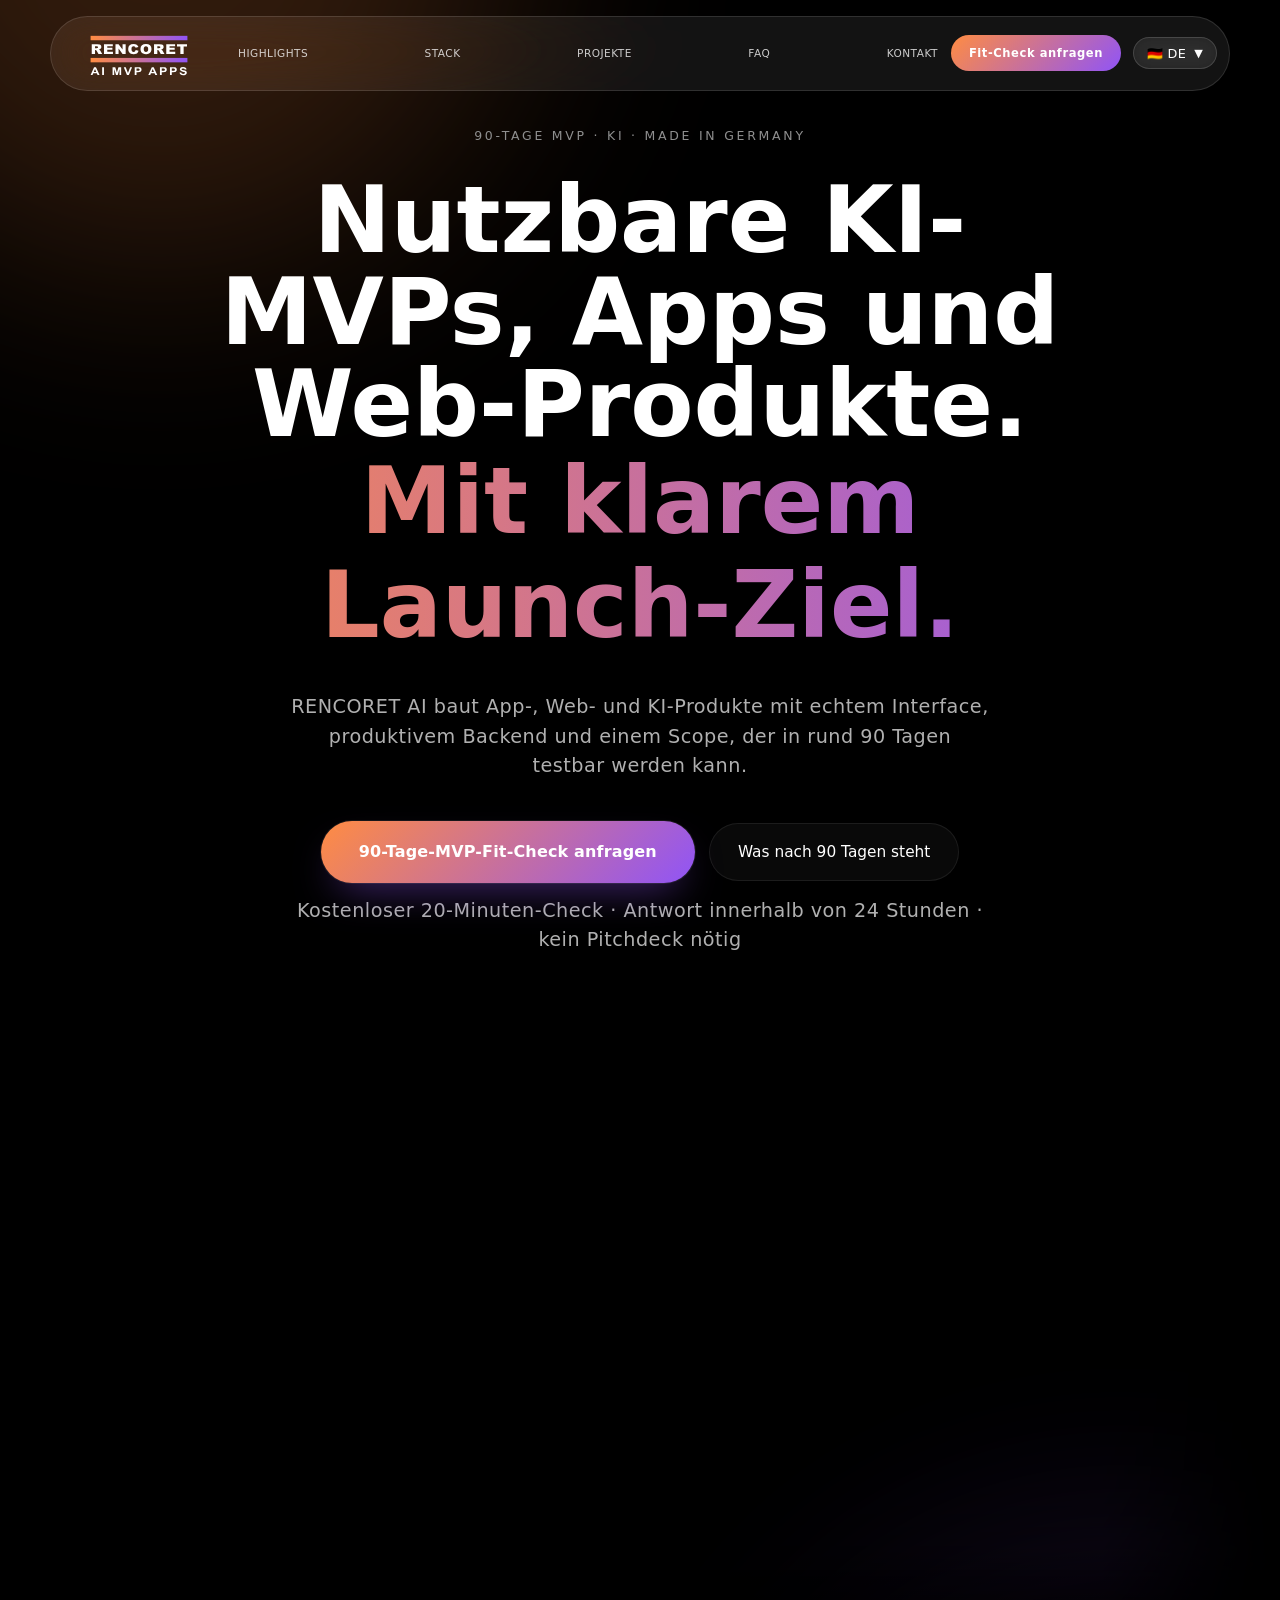
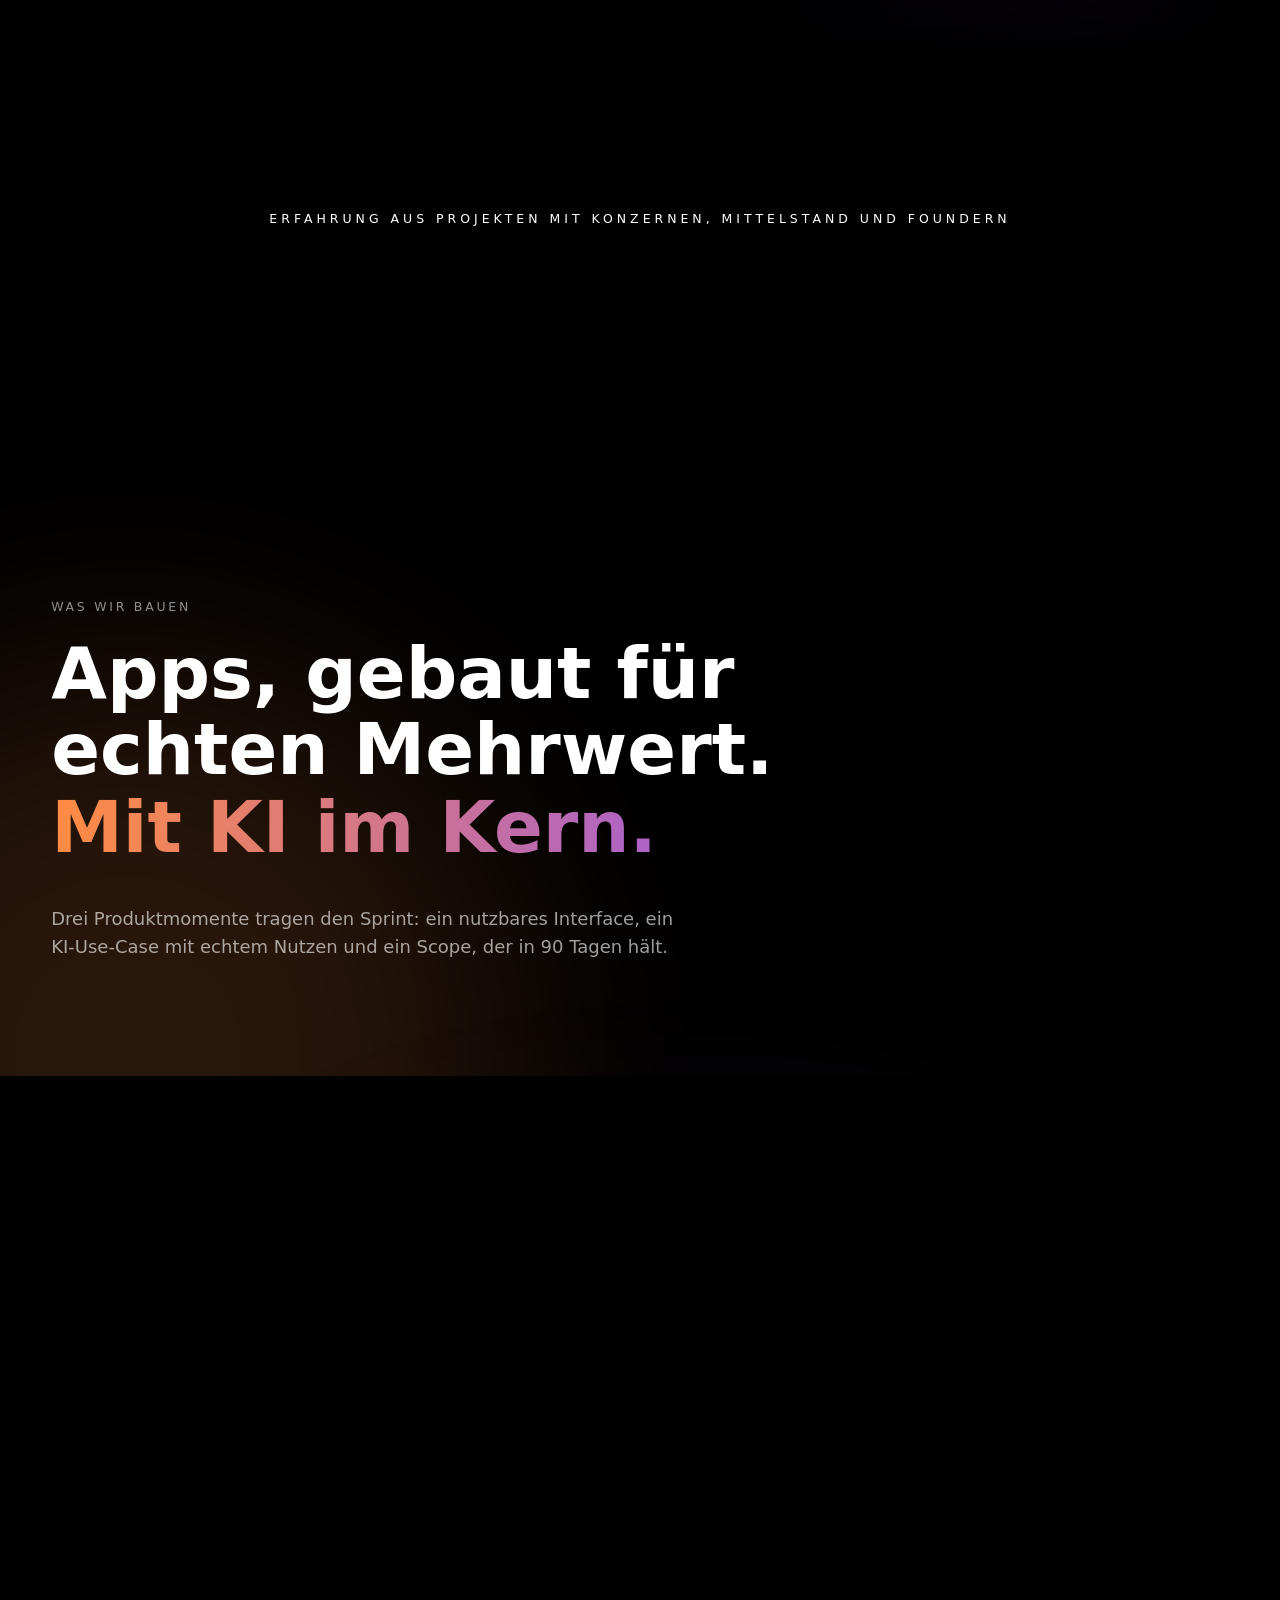
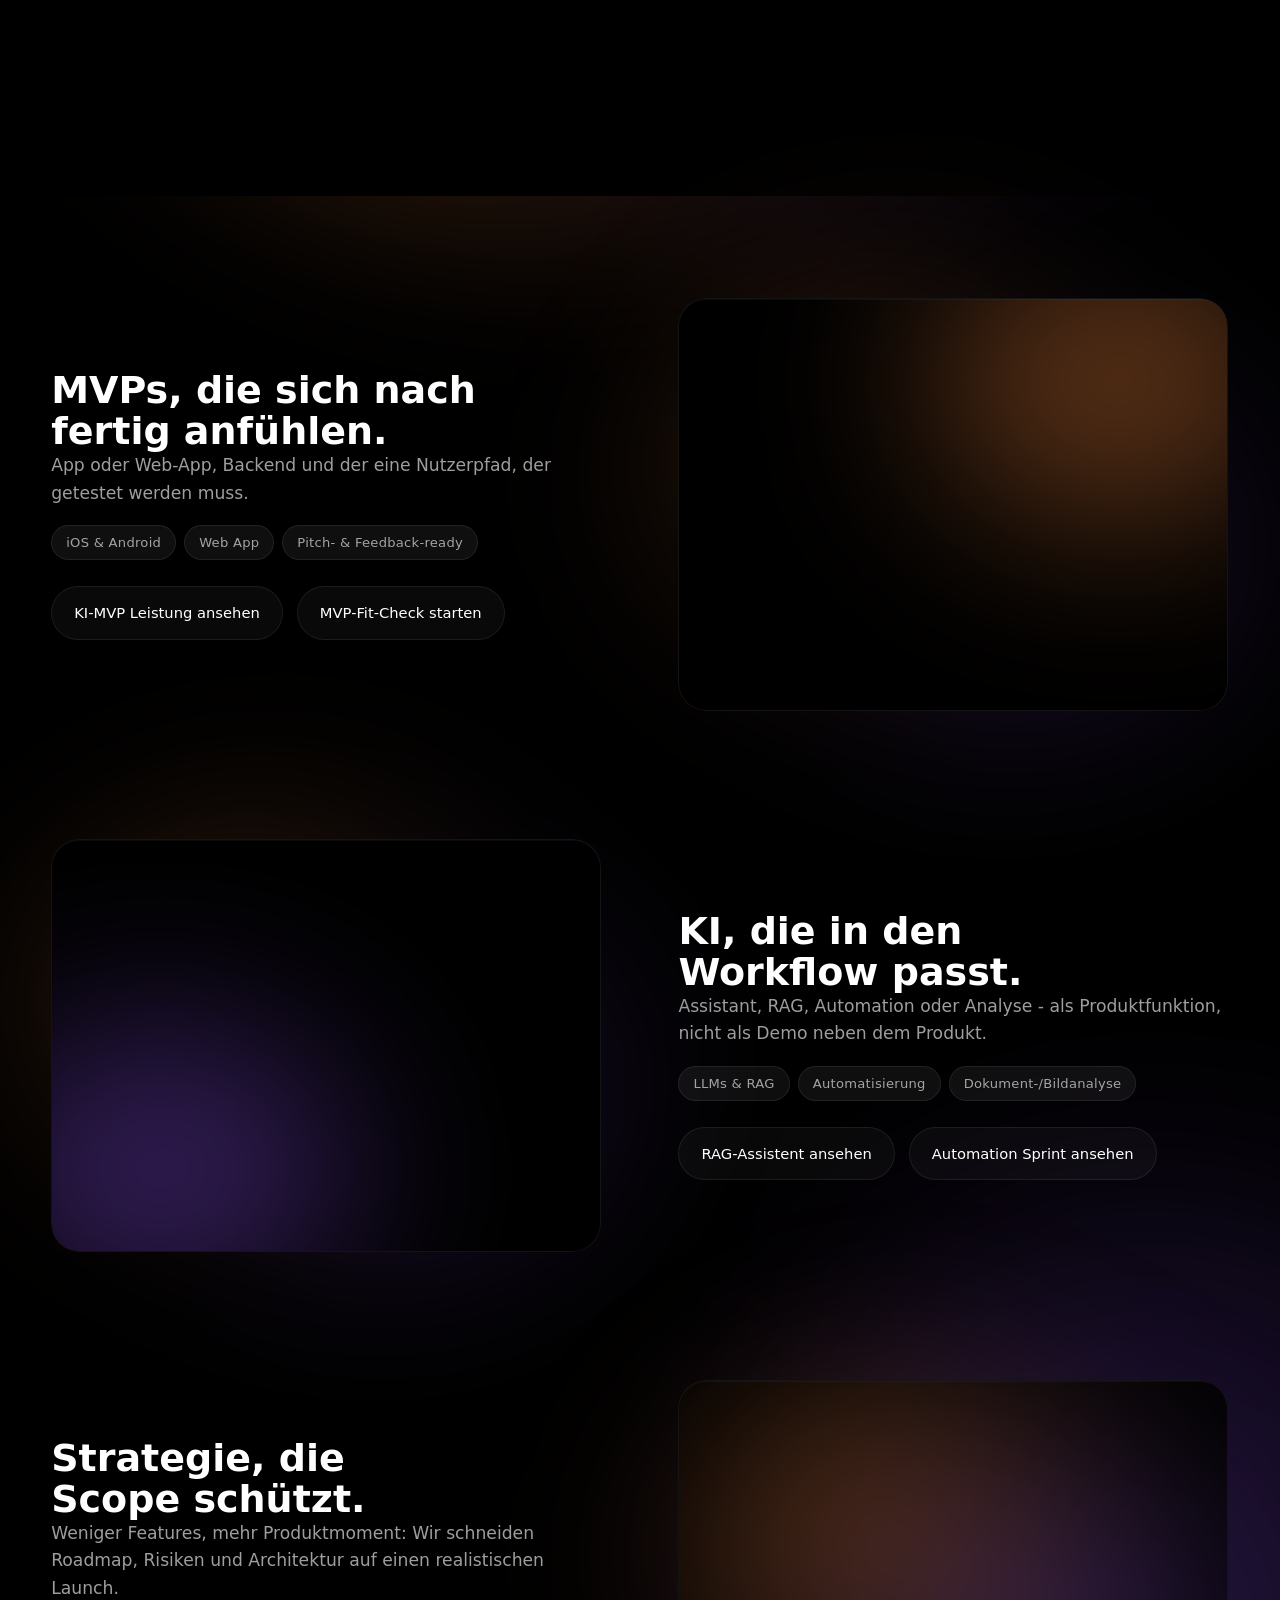
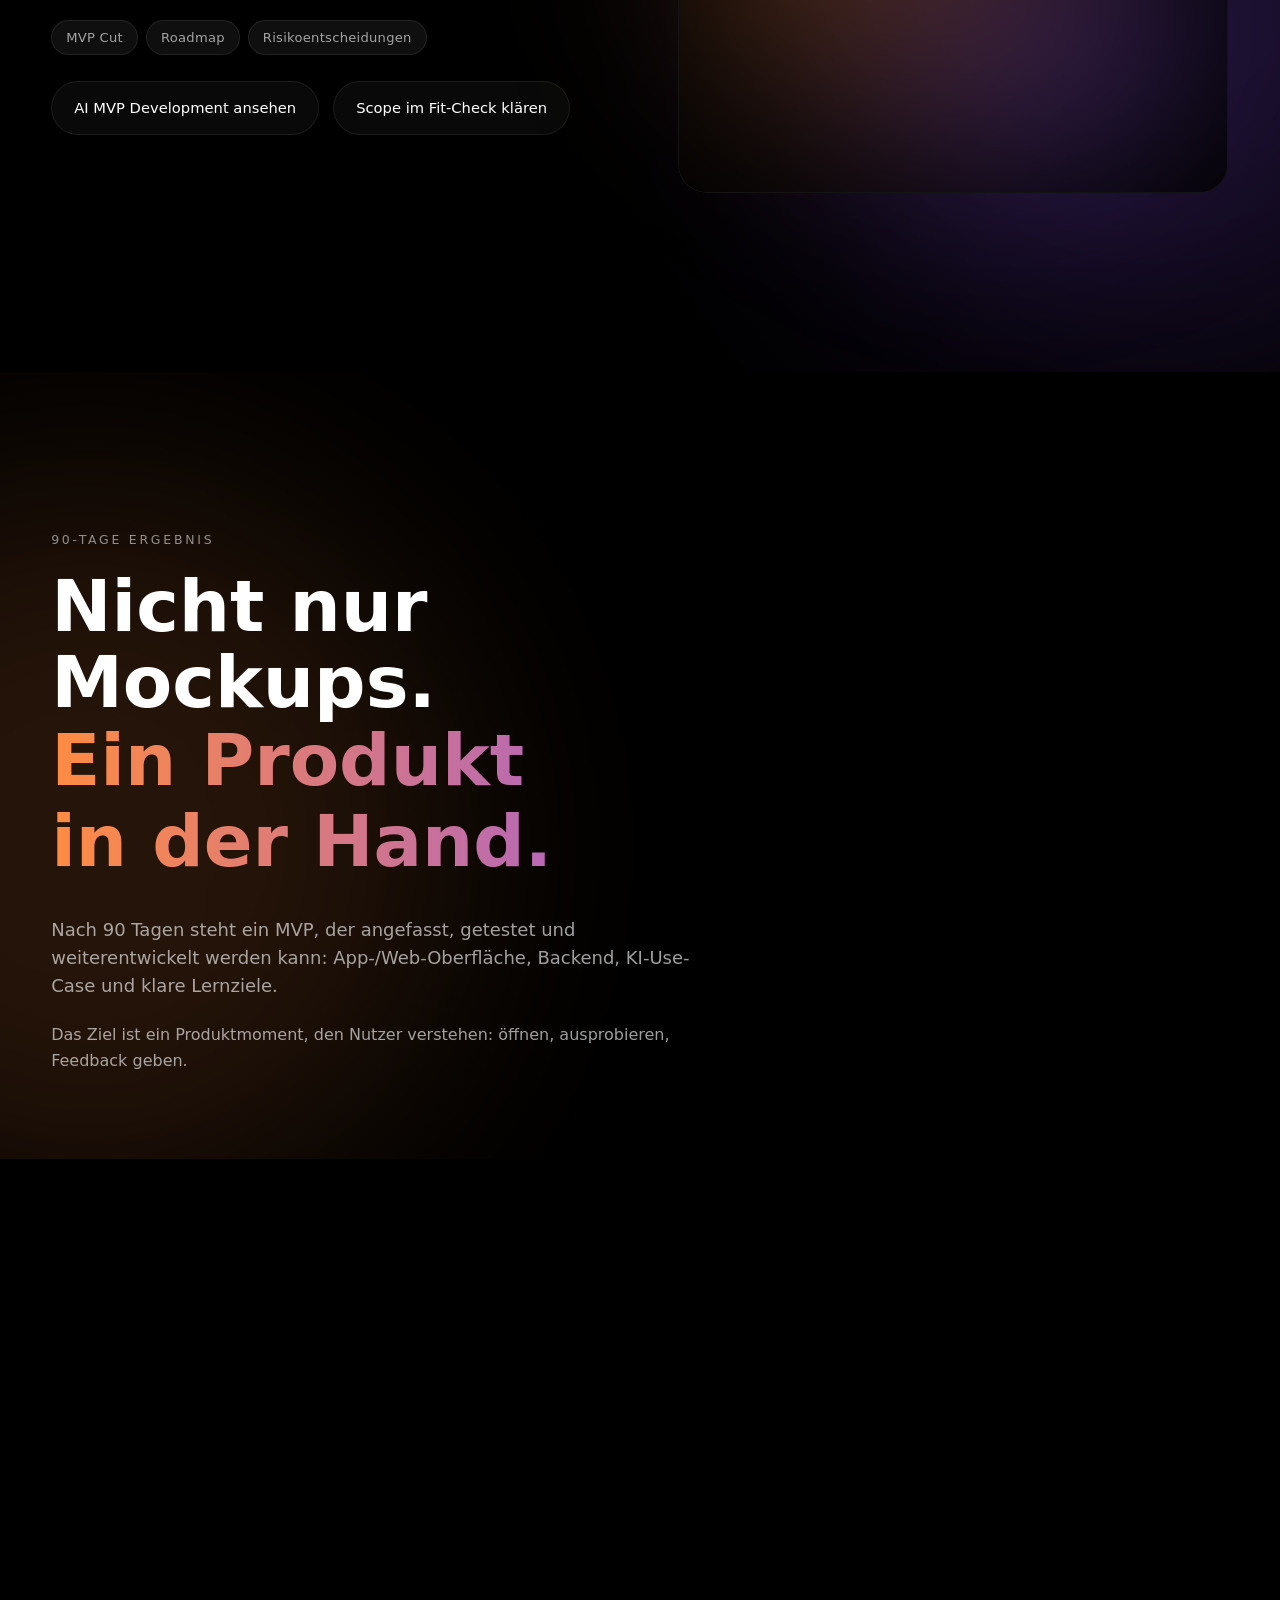
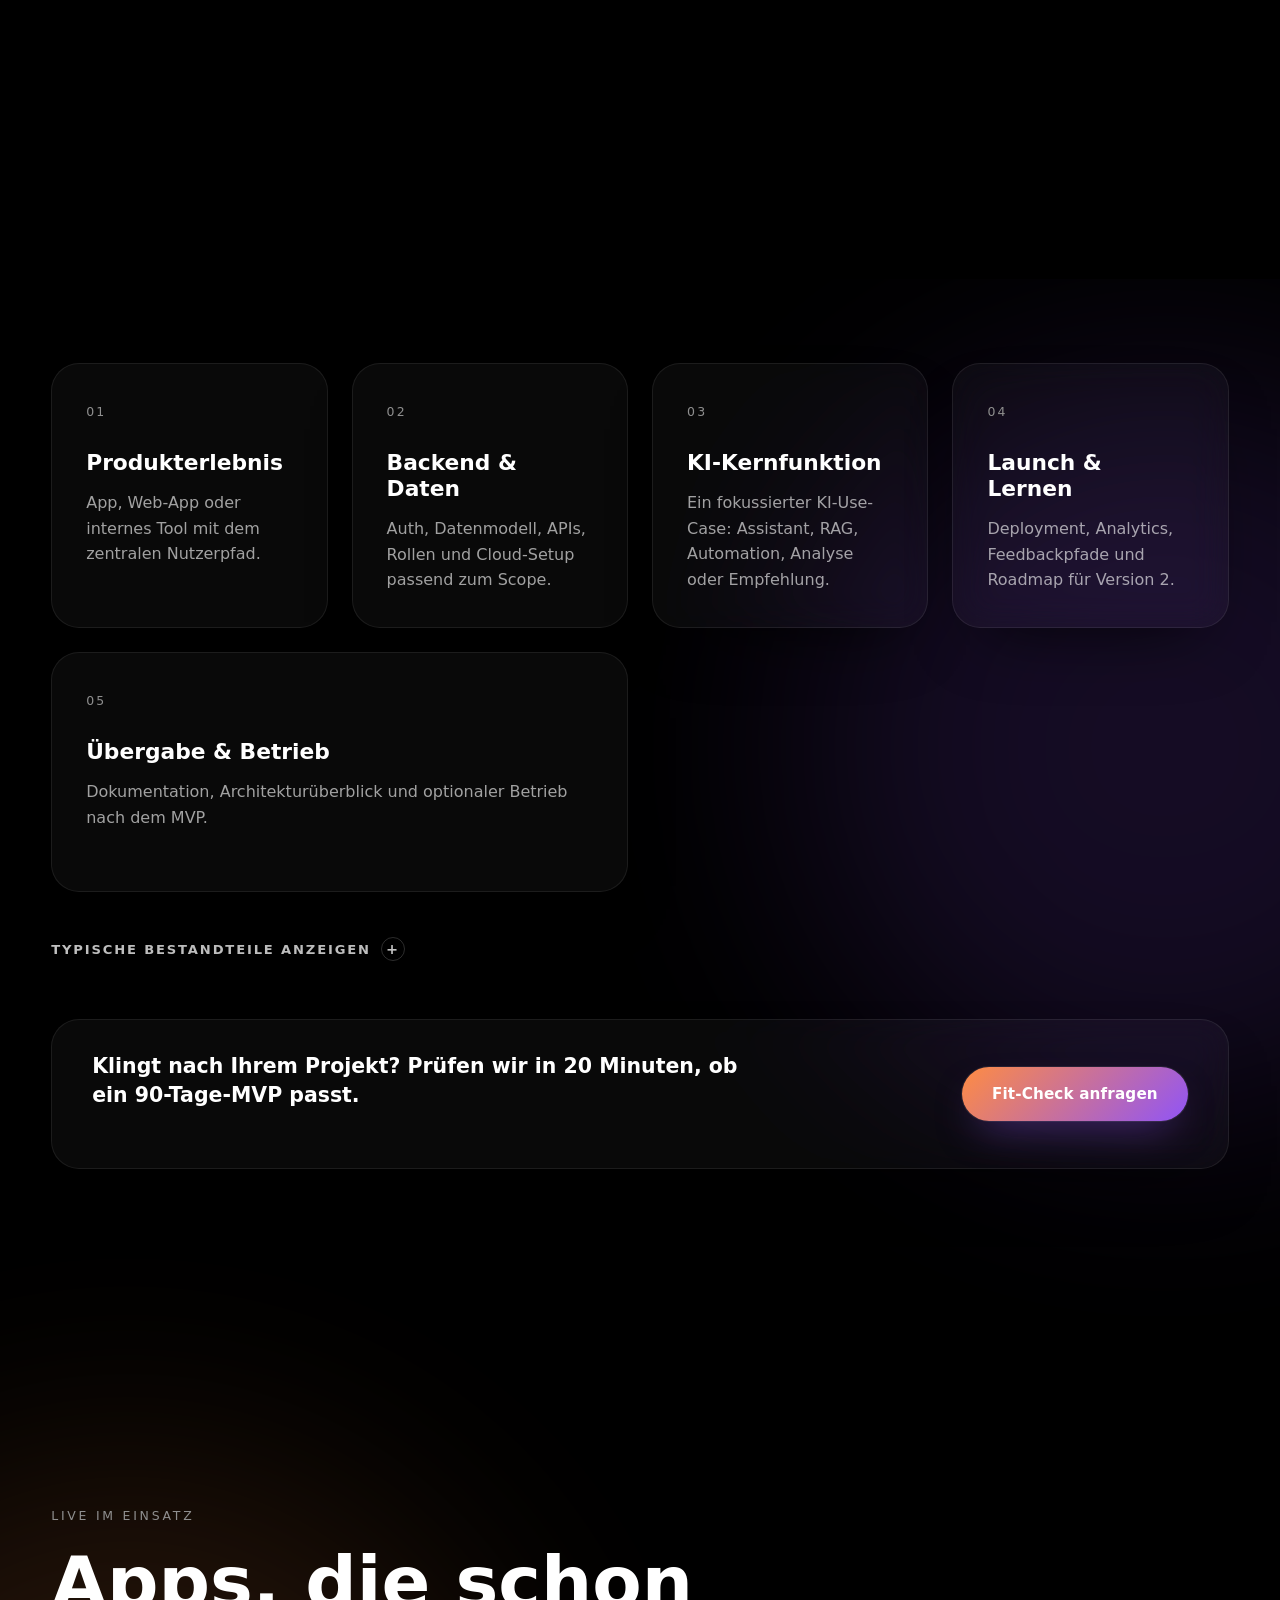
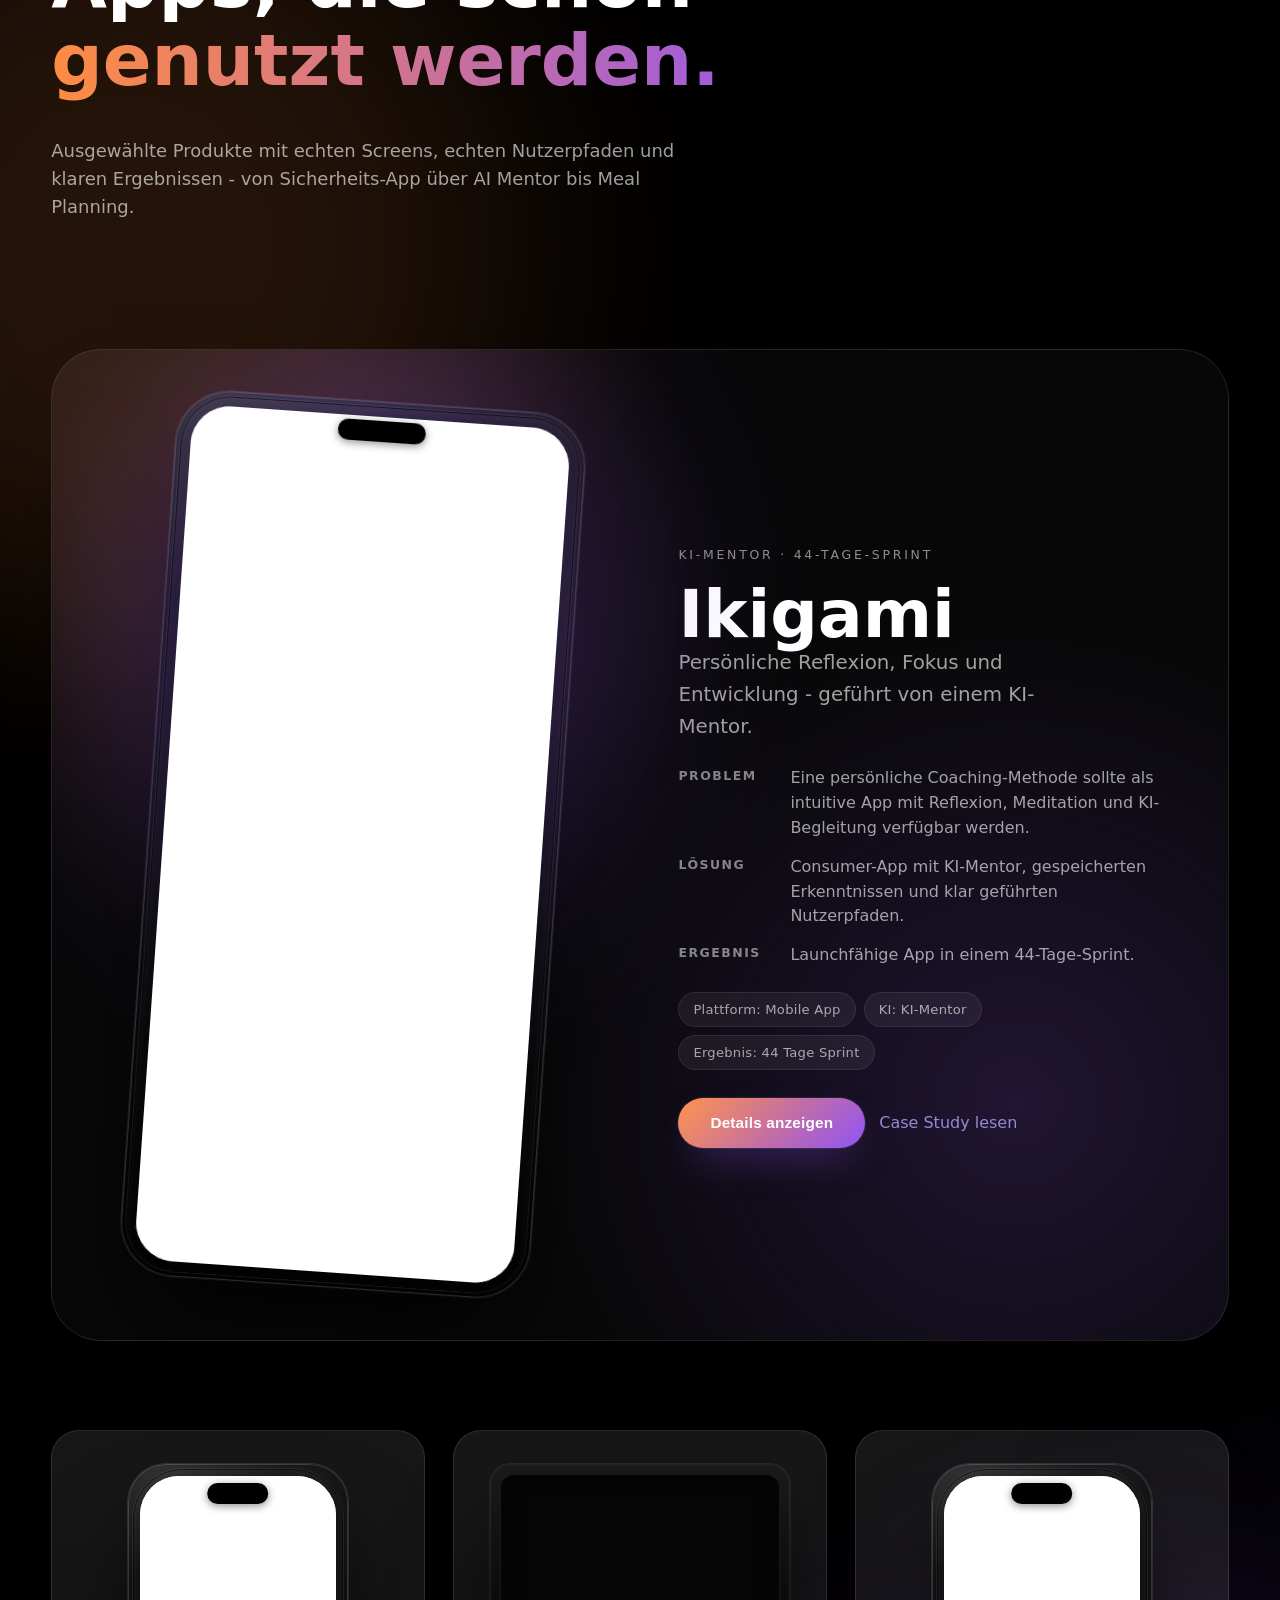
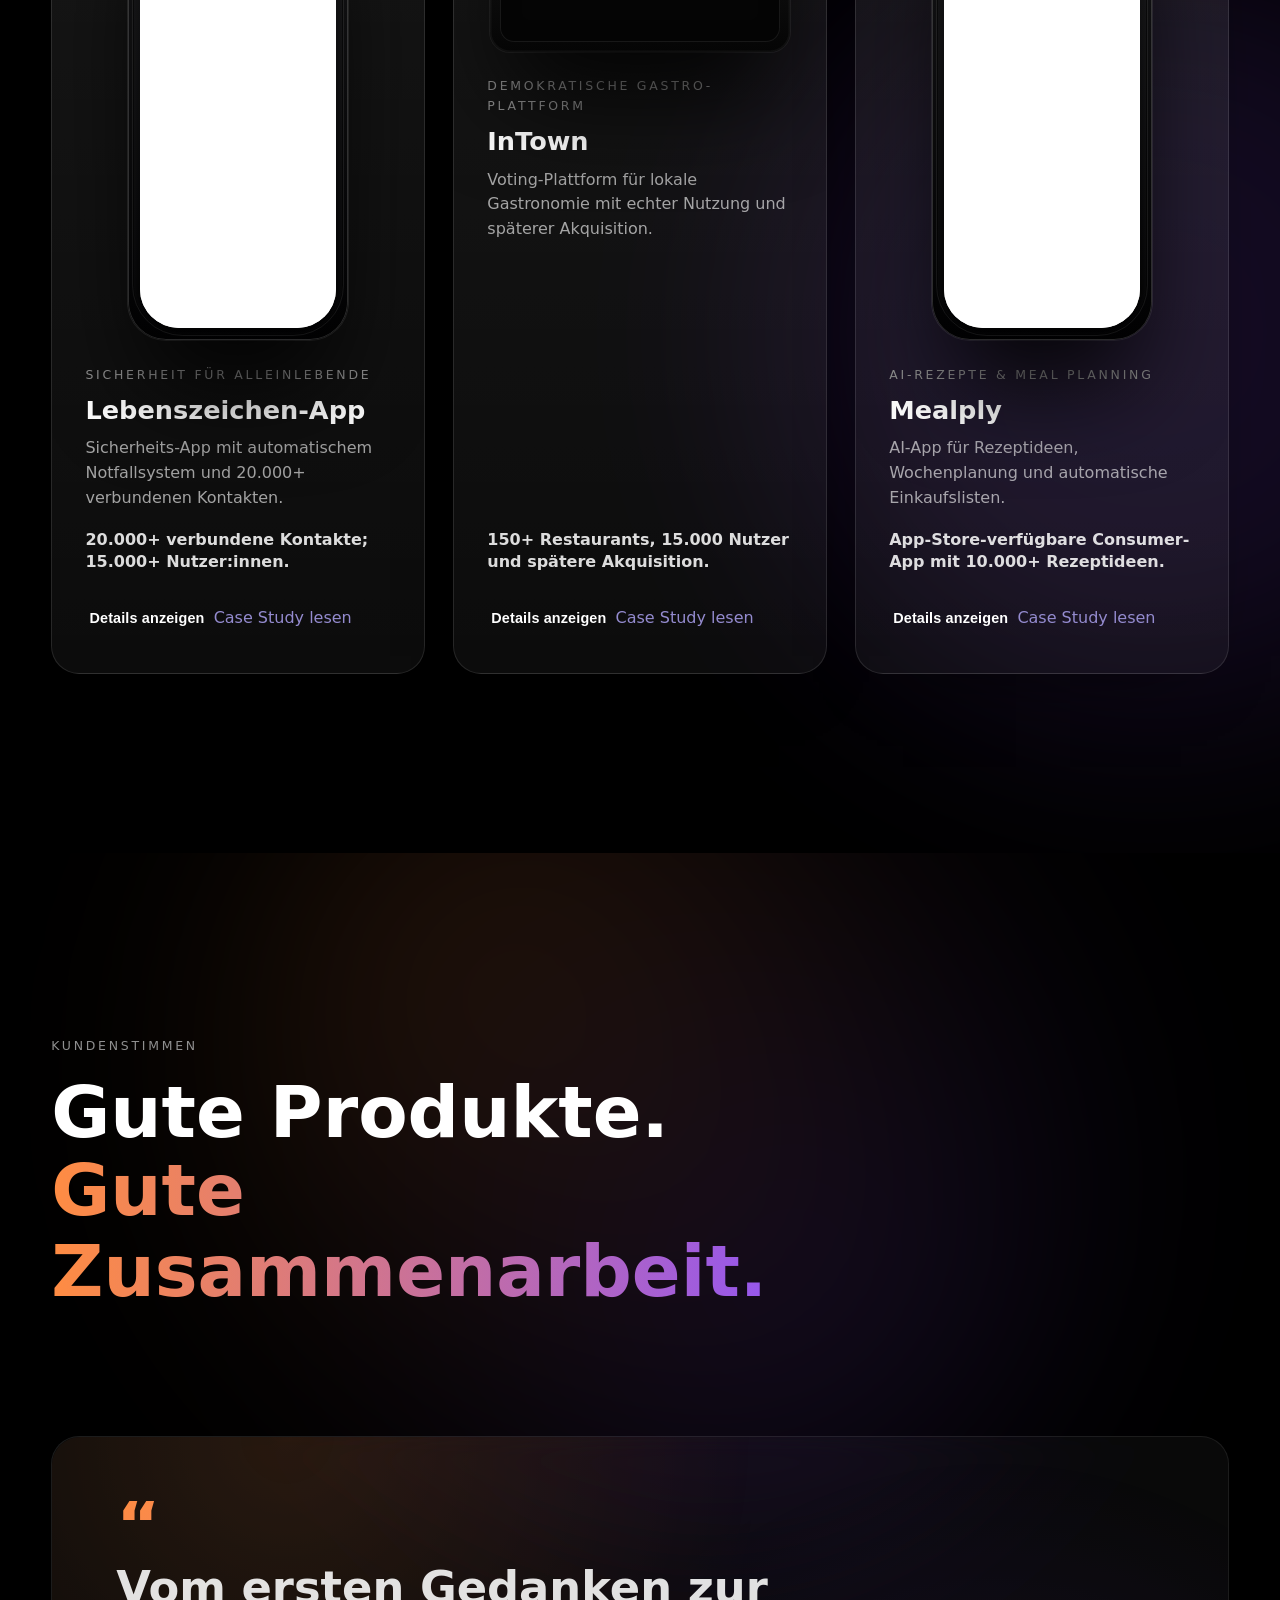
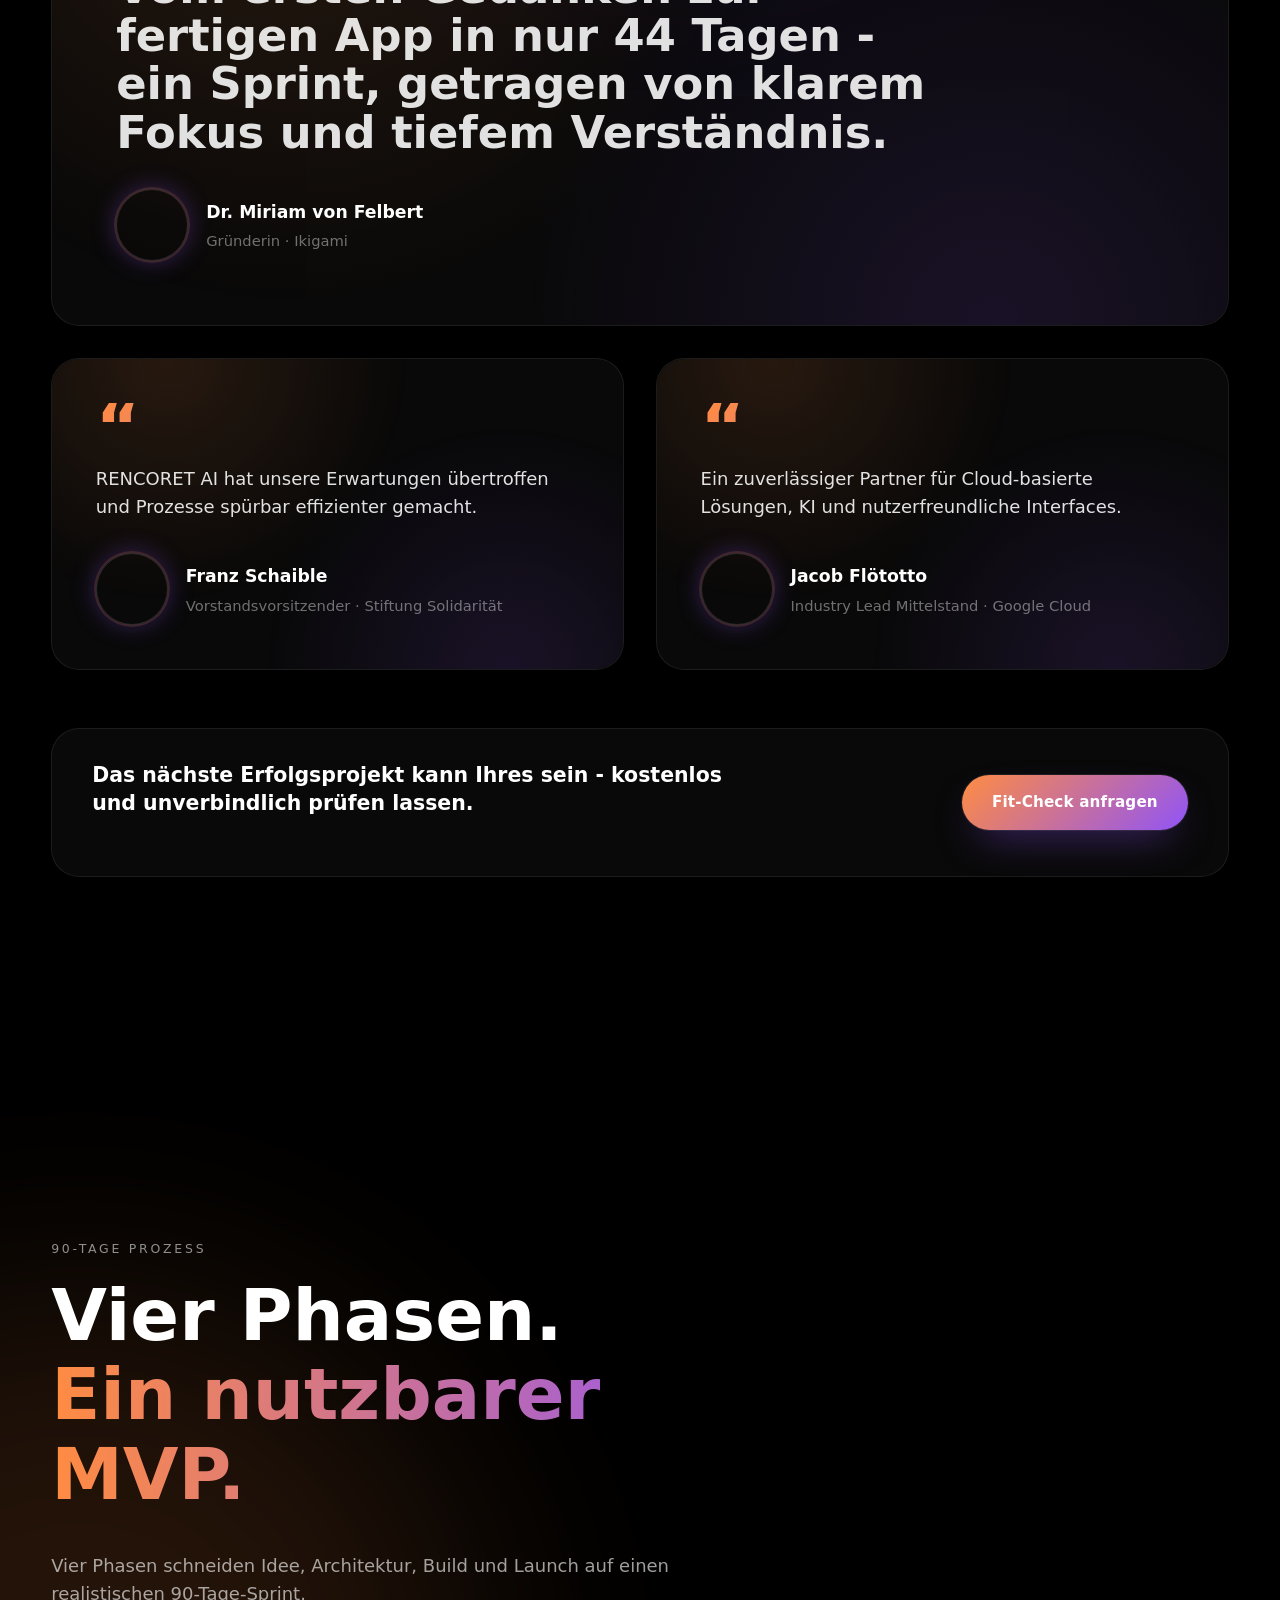
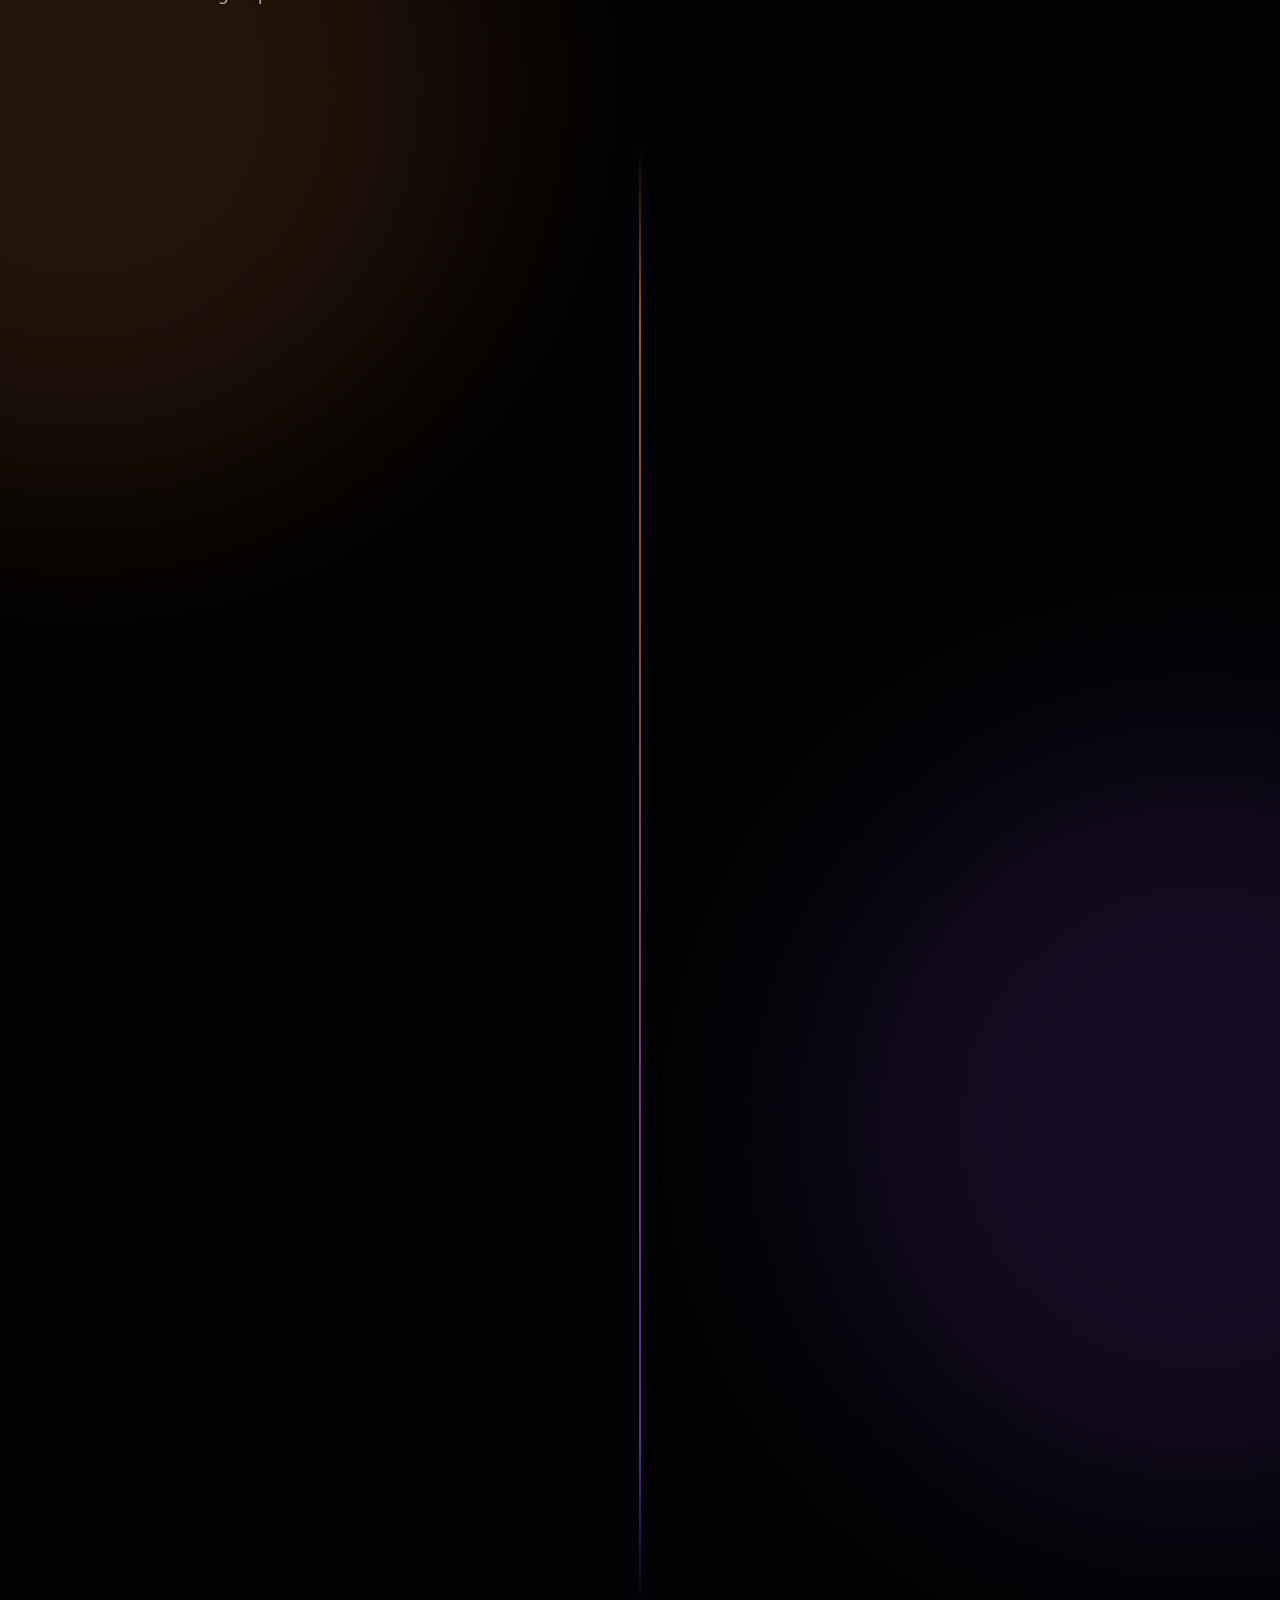
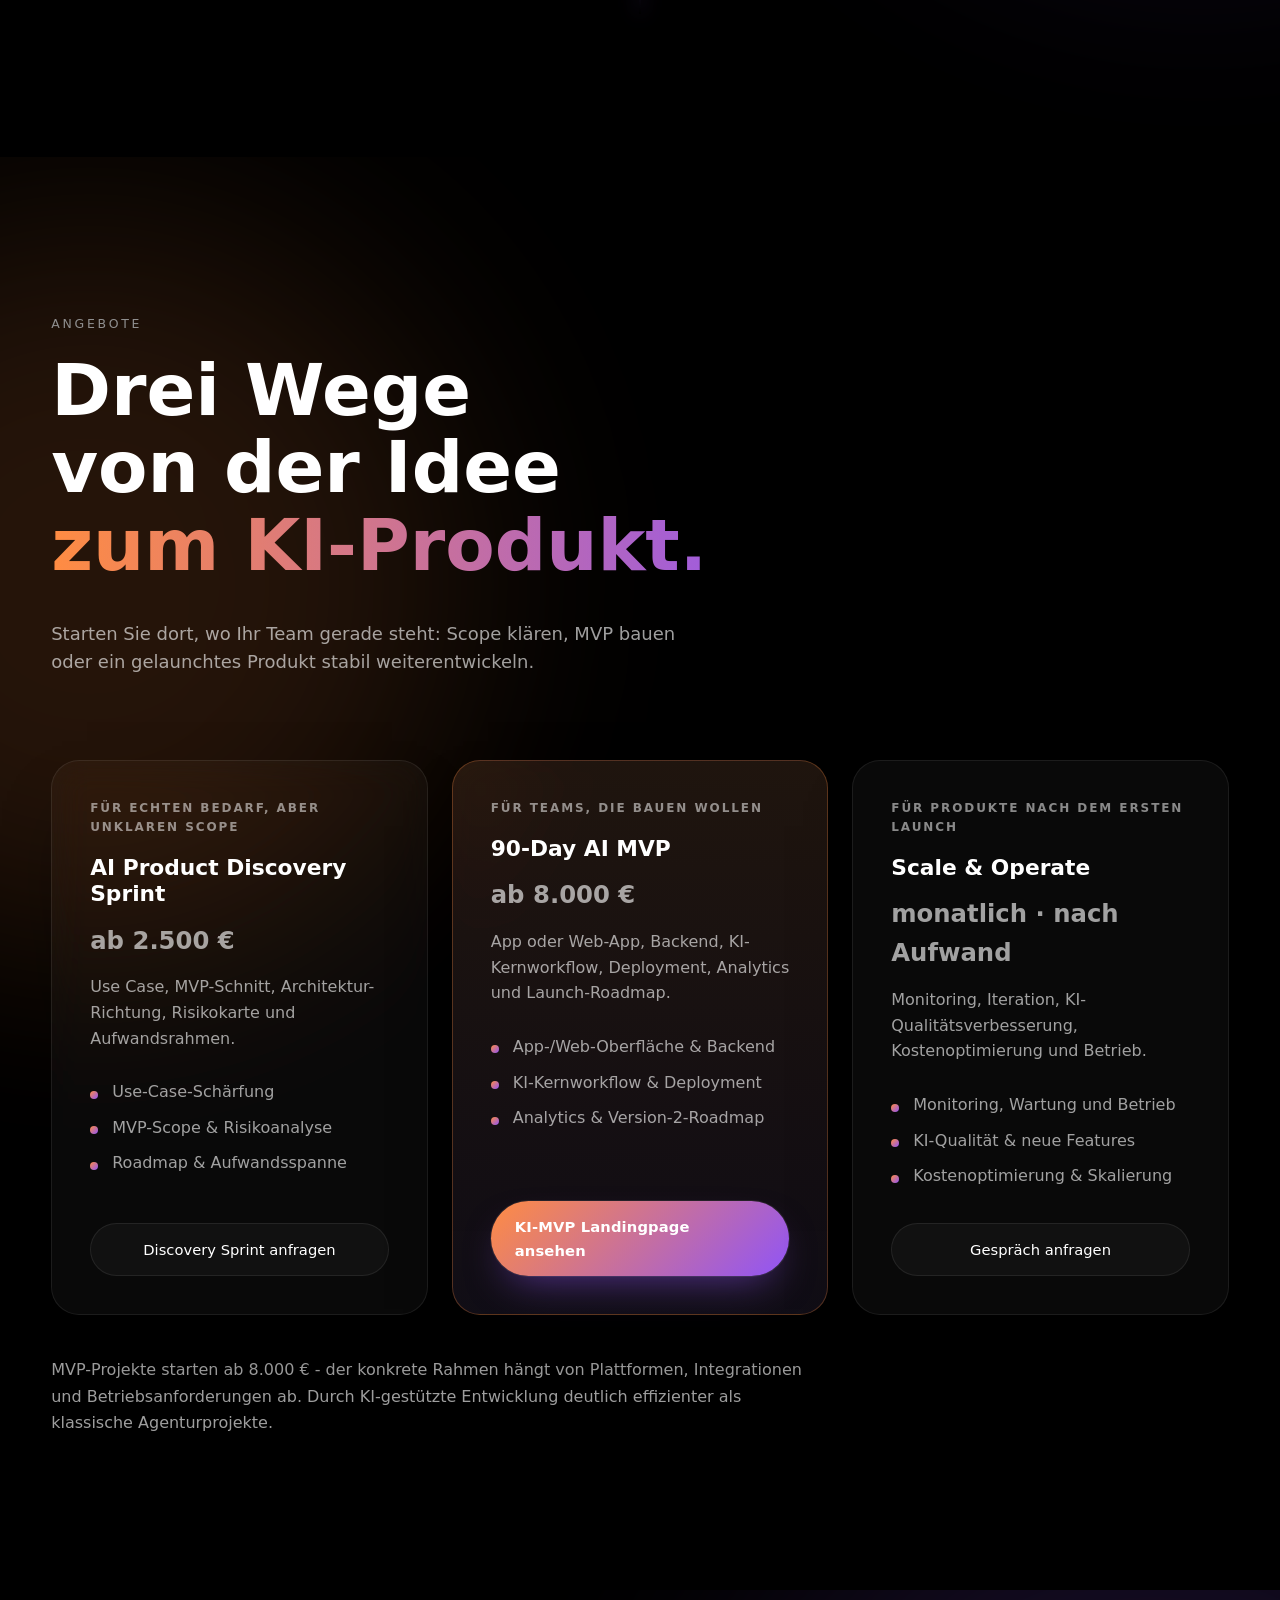
==== commit ab6b5f6b: "Deploy preview: 2026-06-13" ====
--- a/index.html
+++ b/index.html
@@ -167,7 +167,7 @@
             'analytics_storage': 'denied'
         });
     </script>
-<link rel="stylesheet" href="css/index.1350965ed81b.css">
+<link rel="stylesheet" href="css/index.bc3137dbbf22.css">
     
     <link rel="stylesheet" href="css/print.css" media="print">
 
@@ -427,7 +427,7 @@
                     <li><a href="#faq" data-i18n="nav.faq">FAQ</a></li>
                     <li><a href="#kontakt" data-i18n="nav.contact">Kontakt</a></li>
                 </ul>
-                <a href="#lead-form" class="nav-cta" data-i18n="nav.cta">Fit-Check anfragen</a>
+                <a href="#fit-check" class="nav-cta" data-i18n="nav.cta">Fit-Check anfragen</a>
                 <!-- Language Selector -->
                 <div class="language-selector">
                     <button type="button" class="current-language" aria-haspopup="true" aria-expanded="false">🇩🇪 DE</button>
@@ -453,7 +453,7 @@
         <div class="mobile-menu-content">
             <div class="mobile-menu-header">
                 <a href="./" class="mobile-menu-logo" title="RENCORET AI - Startseite">
-                    <img src="img/logo-extended.svg" alt="RENCORET AI MVP APPS Logo">
+                    <img src="img/logo-extended.svg" alt="RENCORET AI MVP APPS Logo" width="220" height="88">
                 </a>
                 <button class="mobile-menu-close" aria-label="Menü schließen">
                     <span>&times;</span>
@@ -467,7 +467,7 @@
                 <li><a href="#kontakt" data-i18n="nav.contact">Kontakt</a></li>
             </ul>
 
-            <a href="#lead-form" class="cta-button mobile-menu-cta" data-i18n="nav.cta">Fit-Check anfragen</a>
+            <a href="#fit-check" class="cta-button mobile-menu-cta" data-i18n="nav.cta">Fit-Check anfragen</a>
 
             <div class="mobile-language-section">
                 <div class="mobile-language-title" data-i18n="nav.language">Sprache</div>
@@ -515,7 +515,7 @@
         </p>
 
         <div class="hero__cta-row btn-row">
-            <a href="#lead-form" class="cta-button" data-i18n="hero.cta">90-Tage-MVP-Fit-Check anfragen</a>
+            <a href="#fit-check" class="cta-button" data-i18n="hero.cta">90-Tage-MVP-Fit-Check anfragen</a>
             <a href="#deliverables" class="btn-ghost" data-i18n="hero.secondary_cta">Was nach 90 Tagen steht</a>
         </div>
 
@@ -633,6 +633,10 @@
                         <span class="tag-pill">iOS &amp; Android</span>
                         <span class="tag-pill">Web App</span>
                         <span class="tag-pill">Pitch- &amp; Feedback-ready</span>
+                    </div>
+                    <div class="btn-row feature-block__actions">
+                        <a href="ki-mvp-entwickeln-lassen.html" class="btn-ghost" data-i18n="services.ai_mvp.link">KI-MVP Leistung ansehen</a>
+                        <a href="#fit-check" class="btn-ghost" data-i18n="services.ai_mvp.fit_check">MVP-Fit-Check starten</a>
                     </div>
                 </div>
                 <div class="feature-block__visual">
@@ -669,6 +673,10 @@
                         <span class="tag-pill">Automatisierung</span>
                         <span class="tag-pill">Dokument-/Bildanalyse</span>
                     </div>
+                    <div class="btn-row feature-block__actions">
+                        <a href="internal-ai-assistant-rag.html" class="btn-ghost" data-i18n="services.ai_integration.rag_link">RAG-Assistent ansehen</a>
+                        <a href="ai-automation-sprint.html" class="btn-ghost" data-i18n="services.ai_integration.automation_link">Automation Sprint ansehen</a>
+                    </div>
                 </div>
                 <div class="feature-block__visual">
                     <div class="feature-block__visual-frame" data-tilt>
@@ -703,6 +711,10 @@
                         <span class="tag-pill">MVP Cut</span>
                         <span class="tag-pill">Roadmap</span>
                         <span class="tag-pill">Risikoentscheidungen</span>
+                    </div>
+                    <div class="btn-row feature-block__actions">
+                        <a href="ai-mvp-development.html" class="btn-ghost" data-i18n="services.mvp_strategy.service_link">AI MVP Development ansehen</a>
+                        <a href="#fit-check" class="btn-ghost" data-i18n="services.mvp_strategy.fit_check">Scope im Fit-Check klären</a>
                     </div>
                 </div>
                 <div class="feature-block__visual">
@@ -820,7 +832,7 @@
 
         <div class="pre-contact-cta pre-contact-cta--slim" data-motion="reveal">
             <p data-i18n="midcta.deliverables.text">Klingt nach Ihrem Projekt? Prüfen wir in 20 Minuten, ob ein 90-Tage-MVP passt.</p>
-            <a href="#lead-form" class="cta-button" data-i18n="midcta.deliverables.button">Fit-Check anfragen</a>
+            <a href="#fit-check" class="cta-button" data-i18n="midcta.deliverables.button">Fit-Check anfragen</a>
         </div>
     </div>
 </section>
@@ -850,7 +862,7 @@
                         <div class="phone-frame__screen">
                             <picture>
                                 <source srcset="img/projects/ikigami-app.webp" type="image/webp">
-                                <img src="img/projects/ikigami-app.png" alt="Ikigami App mit KI-Mentor und Reflexionsflow" loading="lazy">
+                                <img src="img/projects/ikigami-app.png" alt="Ikigami App mit KI-Mentor und Reflexionsflow" loading="lazy" width="1078" height="2398">
                             </picture>
                         </div>
                         <span class="phone-frame__glow phone-frame__glow--purple" aria-hidden="true"></span>
@@ -883,6 +895,7 @@
                     </div>
                     <div class="btn-row project-showcase__actions">
                         <button type="button" class="cta-button details-button" data-project="ikigami" data-i18n="projects.details_button">Details anzeigen</button>
+                        <a href="case-study-ikigami.html" class="case-study-link" data-i18n="projects.case_study_link">Case Study lesen</a>
                     </div>
                 </div>
             </article>
@@ -894,7 +907,7 @@
                         <div class="phone-frame__screen">
                             <picture>
                                 <source srcset="img/projects/lebenszeichen-app.webp" type="image/webp">
-                                <img src="img/projects/lebenszeichen-app.jpg.jpeg" alt="Lebenszeichen-App mit täglichem Sicherheitscheck" loading="lazy">
+                                <img src="img/projects/lebenszeichen-app.jpg.jpeg" alt="Lebenszeichen-App mit täglichem Sicherheitscheck" loading="lazy" width="591" height="1280">
                             </picture>
                         </div>
                     </div>
@@ -903,7 +916,10 @@
                         <h3 data-i18n="projects.lebenszeichen.title">Lebenszeichen-App</h3>
                         <p data-i18n="projects.lebenszeichen.brief">Sicherheits-App mit automatischem Notfallsystem und 20.000+ verbundenen Kontakten.</p>
                         <span class="case-card__metric" data-i18n="projects.lebenszeichen.result">20.000+ verbundene Kontakte; 15.000+ Nutzer:innen.</span>
-                        <button type="button" class="details-button details-button--quiet" data-project="lebenszeichen" data-i18n="projects.details_button">Details anzeigen</button>
+                        <div class="case-card__actions">
+                            <button type="button" class="details-button details-button--quiet" data-project="lebenszeichen" data-i18n="projects.details_button">Details anzeigen</button>
+                            <a href="case-study-lebenszeichen.html" class="case-study-link" data-i18n="projects.case_study_link">Case Study lesen</a>
+                        </div>
                     </div>
                 </article>
 
@@ -912,7 +928,7 @@
                         <div class="phone-frame__screen">
                             <picture>
                                 <source srcset="img/projects/intown-app.webp" type="image/webp">
-                                <img src="img/projects/intown-app.png" alt="InTown Voting-App für lokale Gastronomie" loading="lazy">
+                                <img src="img/projects/intown-app.png" alt="InTown Voting-App für lokale Gastronomie" loading="lazy" width="945" height="532">
                             </picture>
                         </div>
                     </div>
@@ -921,7 +937,10 @@
                         <h3 data-i18n="projects.intown.title">InTown</h3>
                         <p data-i18n="projects.intown.brief">Voting-Plattform für lokale Gastronomie mit echter Nutzung und späterer Akquisition.</p>
                         <span class="case-card__metric" data-i18n="projects.intown.result">150+ Restaurants, 15.000 Nutzer und spätere Akquisition.</span>
-                        <button type="button" class="details-button details-button--quiet" data-project="intown" data-i18n="projects.details_button">Details anzeigen</button>
+                        <div class="case-card__actions">
+                            <button type="button" class="details-button details-button--quiet" data-project="intown" data-i18n="projects.details_button">Details anzeigen</button>
+                            <a href="case-study-intown.html" class="case-study-link" data-i18n="projects.case_study_link">Case Study lesen</a>
+                        </div>
                     </div>
                 </article>
 
@@ -931,7 +950,7 @@
                         <div class="phone-frame__screen">
                             <picture>
                                 <source srcset="img/projects/mealply-app.webp" type="image/webp">
-                                <img src="img/projects/mealply-app.png" alt="Mealply App mit KI-Rezepten und Wochenplanung" loading="lazy">
+                                <img src="img/projects/mealply-app.png" alt="Mealply App mit KI-Rezepten und Wochenplanung" loading="lazy" width="462" height="1001">
                             </picture>
                         </div>
                     </div>
@@ -940,7 +959,10 @@
                         <h3 data-i18n="projects.mealply.title">Mealply</h3>
                         <p data-i18n="projects.mealply.brief">AI-App für Rezeptideen, Wochenplanung und automatische Einkaufslisten.</p>
                         <span class="case-card__metric" data-i18n="projects.mealply.result">App-Store-verfügbare Consumer-App mit 10.000+ Rezeptideen.</span>
-                        <button type="button" class="details-button details-button--quiet" data-project="mealply" data-i18n="projects.details_button">Details anzeigen</button>
+                        <div class="case-card__actions">
+                            <button type="button" class="details-button details-button--quiet" data-project="mealply" data-i18n="projects.details_button">Details anzeigen</button>
+                            <a href="case-study-mealply.html" class="case-study-link" data-i18n="projects.case_study_link">Case Study lesen</a>
+                        </div>
                     </div>
                 </article>
             </div>
@@ -959,14 +981,15 @@
             <h3 id="modal-title-lebenszeichen" data-i18n="projects.lebenszeichen.title">Lebenszeichen-App</h3>
             <div class="app-screenshot-container">
                 <div class="app-screenshot app-screenshot--phone">
-                    <img src="img/projects/lebenszeichen-app.jpg.jpeg" alt="Lebenszeichen-App mit täglichem Sicherheitscheck" loading="lazy">
+                    <img src="img/projects/lebenszeichen-app.jpg.jpeg" alt="Lebenszeichen-App mit täglichem Sicherheitscheck" loading="lazy" width="591" height="1280">
                 </div>
             </div>
             <p data-i18n="projects.lebenszeichen.modal.description1">Lebenszeichen gibt alleinlebenden Menschen ein einfaches tägliches Sicherheitsritual. Bleibt das Lebenszeichen aus, benachrichtigt die App automatisch hinterlegte Notfallkontakte.</p>
             <p data-i18n="projects.lebenszeichen.modal.description2">Das Produkt verbindet Standortdaten, Notfallkontakte und Eskalationslogik - mit 20.000+ verbundenen Kontakten und 15.000+ Nutzer:innen in Europa.</p>
         </div>
         <div class="modal-action">
-            <a href="#lead-form" class="cta-button modal-anchor-cta" data-i18n="nav.cta">Fit-Check anfragen</a>
+            <a href="#fit-check" class="cta-button modal-anchor-cta" data-i18n="nav.cta">Fit-Check anfragen</a>
+            <a href="case-study-lebenszeichen.html" class="btn-ghost" data-i18n="projects.case_study_link">Case Study lesen</a>
             <a href="https://lebenszeichen-app.de/" target="_blank" rel="noopener" class="btn-ghost" data-i18n="projects.lebenszeichen.modal.cta">Zur Website</a>
         </div>
     </div>
@@ -982,14 +1005,15 @@
             <h3 id="modal-title-mealply" data-i18n="projects.mealply.title">Mealply</h3>
             <div class="app-screenshot-container">
                 <div class="app-screenshot app-screenshot--phone">
-                    <img src="img/projects/mealply-app.png" alt="Mealply App mit KI-Rezepten und Wochenplanung" loading="lazy">
+                    <img src="img/projects/mealply-app.png" alt="Mealply App mit KI-Rezepten und Wochenplanung" loading="lazy" width="462" height="1001">
                 </div>
             </div>
             <p data-i18n="projects.mealply.modal.description1">Mealply macht gesunde, abwechslungsreiche Mahlzeiten planbar: Nutzer:innen wählen Zutaten, Ernährungsvorlieben und Kochzeit aus und erhalten passende KI-Rezeptvorschläge.</p>
             <p data-i18n="projects.mealply.modal.description2">Die App kombiniert 10.000+ Rezeptideen, Favoriten, Wochenplanung und automatische Einkaufslisten. Chef Intelligence unterstützt dabei, Kochpläne schneller zu erstellen und den Einkauf strukturierter vorzubereiten.</p>
         </div>
         <div class="modal-action">
-            <a href="#lead-form" class="cta-button modal-anchor-cta" data-i18n="nav.cta">Fit-Check anfragen</a>
+            <a href="#fit-check" class="cta-button modal-anchor-cta" data-i18n="nav.cta">Fit-Check anfragen</a>
+            <a href="case-study-mealply.html" class="btn-ghost" data-i18n="projects.case_study_link">Case Study lesen</a>
             <a href="https://apps.apple.com/us/app/meal-planner-mealply-recipes/id6754492418" target="_blank" rel="noopener" class="btn-ghost" data-i18n="projects.mealply.modal.cta">Im App Store öffnen</a>
         </div>
     </div>
@@ -1005,14 +1029,15 @@
             <h3 id="modal-title-ikigami" data-i18n="projects.ikigami.title">Ikigami</h3>
             <div class="app-screenshot-container">
                 <div class="app-screenshot app-screenshot--phone">
-                    <img src="img/projects/ikigami-app.png" alt="Ikigami App mit KI-Mentor und Reflexionsflow" loading="lazy">
+                    <img src="img/projects/ikigami-app.png" alt="Ikigami App mit KI-Mentor und Reflexionsflow" loading="lazy" width="1078" height="2398">
                 </div>
             </div>
             <p data-i18n="projects.ikigami.modal.description1">Ikigami übersetzt eine persönliche Coaching-Methode in einen geführten App-Flow: Reflexion, Meditation, gespeicherte Erkenntnisse und ein KI-Mentor, der Nutzer:innen durch den Prozess begleitet.</p>
             <p data-i18n="projects.ikigami.modal.description2">Entwickelt für Dr. Miriam von Felbert, verbindet die App meditative Pausen, intuitive Bedienung und KI-gestützte Orientierung zu einem ruhigen, persönlichen Produktmoment.</p>
         </div>
         <div class="modal-action">
-            <a href="#lead-form" class="cta-button modal-anchor-cta" data-i18n="nav.cta">Fit-Check anfragen</a>
+            <a href="#fit-check" class="cta-button modal-anchor-cta" data-i18n="nav.cta">Fit-Check anfragen</a>
+            <a href="case-study-ikigami.html" class="btn-ghost" data-i18n="projects.case_study_link">Case Study lesen</a>
         </div>
     </div>
 </div>
@@ -1027,14 +1052,15 @@
             <h3 id="modal-title-intown" data-i18n="projects.intown.title">InTown</h3>
             <div class="app-screenshot-container">
                 <div class="app-screenshot">
-                    <img src="https://www.hsbi.de/media/fachbereiche/wirtschaft/forschung/cfe/cfe_intown_artikelbild.png?height=1080&width=1920" alt="InTown App auf einem Smartphone vor orangem Hintergrund" loading="lazy">
+                    <img src="https://www.hsbi.de/media/fachbereiche/wirtschaft/forschung/cfe/cfe_intown_artikelbild.png?height=1080&width=1920" alt="InTown App auf einem Smartphone vor orangem Hintergrund" loading="lazy" width="1920" height="1080">
                 </div>
             </div>
             <p data-i18n="projects.intown.modal.description1">InTown machte lokale Angebote abstimmbar: Nutzer:innen nominieren Deals, Restaurants erhalten Sichtbarkeit, die Community entscheidet.</p>
             <p data-i18n="projects.intown.modal.description2">Das Projekt wurde von der Sparkasse Bielefeld und Google gefördert und später akquiriert. Die Plattform verband 150+ Restaurants mit einer aktiven lokalen Community und erreichte 15.000 Nutzer.</p>
         </div>
         <div class="modal-action">
-            <a href="#lead-form" class="cta-button modal-anchor-cta" data-i18n="nav.cta">Fit-Check anfragen</a>
+            <a href="#fit-check" class="cta-button modal-anchor-cta" data-i18n="nav.cta">Fit-Check anfragen</a>
+            <a href="case-study-intown.html" class="btn-ghost" data-i18n="projects.case_study_link">Case Study lesen</a>
         </div>
     </div>
 </div>
@@ -1062,7 +1088,7 @@
                     <div class="testimonial-card__avatar">
                         <picture>
                             <source srcset="img/testimonials/miriam-von-felbert.webp" type="image/webp">
-                            <img src="img/testimonials/miriam-von-felbert.png" alt="Dr. Miriam von Felbert" loading="lazy">
+                            <img src="img/testimonials/miriam-von-felbert.png" alt="Dr. Miriam von Felbert" loading="lazy" width="200" height="200">
                         </picture>
                     </div>
                     <div>
@@ -1085,7 +1111,7 @@
                     <div class="testimonial-card__avatar">
                         <picture>
                             <source srcset="img/testimonials/franz-schaible.webp" type="image/webp">
-                            <img src="img/testimonials/franz-schaible.png" alt="Franz Schaible" loading="lazy">
+                            <img src="img/testimonials/franz-schaible.png" alt="Franz Schaible" loading="lazy" width="181" height="181">
                         </picture>
                     </div>
                     <div>
@@ -1108,7 +1134,7 @@
                     <div class="testimonial-card__avatar">
                         <picture>
                             <source srcset="img/testimonials/jacob-floetotto.webp" type="image/webp">
-                            <img src="img/testimonials/jacob-floetotto.png" alt="Jacob Flötotto" loading="lazy">
+                            <img src="img/testimonials/jacob-floetotto.png" alt="Jacob Flötotto" loading="lazy" width="200" height="200">
                         </picture>
                     </div>
                     <div>
@@ -1125,7 +1151,7 @@
 
         <div class="pre-contact-cta pre-contact-cta--slim" data-motion="reveal">
             <p data-i18n="midcta.testimonials.text">Das nächste Erfolgsprojekt kann Ihres sein - kostenlos und unverbindlich prüfen lassen.</p>
-            <a href="#lead-form" class="cta-button" data-i18n="midcta.testimonials.button">Fit-Check anfragen</a>
+            <a href="#fit-check" class="cta-button" data-i18n="midcta.testimonials.button">Fit-Check anfragen</a>
         </div>
     </div>
 </section>
@@ -1238,7 +1264,7 @@
                     <li data-i18n="offers.discovery.item2">MVP-Scope &amp; Risikoanalyse</li>
                     <li data-i18n="offers.discovery.item3">Roadmap &amp; Aufwandsspanne</li>
                 </ul>
-                <a href="#lead-form" class="btn-ghost offer-card__cta" data-i18n="offers.discovery.cta">Discovery Sprint anfragen</a>
+                <a href="#fit-check" class="btn-ghost offer-card__cta" data-i18n="offers.discovery.cta">Discovery Sprint anfragen</a>
             </article>
             <article class="offer-card offer-card--featured">
                 <span class="offer-card__label" data-i18n="offers.mvp.label">Für Teams, die bauen wollen</span>
@@ -1266,7 +1292,7 @@
                     <li data-i18n="offers.scale.item2">KI-Qualität &amp; neue Features</li>
                     <li data-i18n="offers.scale.item3">Kostenoptimierung &amp; Skalierung</li>
                 </ul>
-                <a href="#lead-form" class="btn-ghost offer-card__cta" data-i18n="offers.scale.cta">Gespräch anfragen</a>
+                <a href="#fit-check" class="btn-ghost offer-card__cta" data-i18n="offers.scale.cta">Gespräch anfragen</a>
             </article>
         </div>
 
@@ -1660,7 +1686,7 @@
         <div class="pre-contact-cta" data-motion="reveal">
             <h3 data-i18n="faq.cta.heading">Bereit für den nächsten Schritt?</h3>
             <p data-i18n="faq.cta.text">Wir prüfen Scope, Risiken, Stack und ob ein 90-Tage-MVP realistisch ist.</p>
-            <a href="#lead-form" class="cta-button" data-i18n="faq.cta.button">90-Tage-MVP-Fit-Check anfragen</a>
+            <a href="#fit-check" class="cta-button" data-i18n="faq.cta.button">90-Tage-MVP-Fit-Check anfragen</a>
         </div>
     </div>
 </section>
@@ -1672,47 +1698,48 @@
     <div class="container-wide">
         <div class="conversion-section__intro conversion-section__intro--split" data-motion="reveal">
             <div>
-                <span class="eyebrow" data-i18n="qualification.eyebrow">Vor dem Fit-Check</span>
+                <span class="eyebrow" data-i18n="qualification.eyebrow">Vor der Anfrage</span>
                 <h2 class="display-xl conversion-section__heading">
-                    <span class="display-line" data-i18n="qualification.heading.line1">Wann RENCORET AI</span>
-                    <span class="display-line display-line--accent" data-i18n="qualification.heading.line2">gut passt.</span>
+                    <span class="display-line" data-i18n="qualification.heading.line1">Wann der Fit-Check</span>
+                    <span class="display-line display-line--accent" data-i18n="qualification.heading.line2">ein guter nächster Schritt ist.</span>
                 </h2>
             </div>
             <p class="lede" data-i18n="qualification.intro">
-                Der Fit-Check ist am wertvollsten, wenn Bedarf, Budget, Timing und Entscheidungsrahmen offen
-                eingeordnet werden. Diese Kriterien helfen vor der Anfrage.
+                Sie brauchen noch keinen fertigen Scope. Stark wird der Fit-Check, wenn Bedarf,
+                Budgetrahmen und eine verantwortliche Ansprechperson greifbar sind - dann können wir schnell
+                zwischen Discovery Sprint, MVP und sinnvoller Vorbereitung unterscheiden.
             </p>
         </div>
 
         <div class="qualification-grid" data-motion="stagger">
             <article class="qualification-card qualification-card--positive">
                 <span class="qualification-card__label" data-i18n="qualification.good.label">Guter Fit</span>
-                <h3 data-i18n="qualification.good.title">Sinnvoll, wenn Sie konkret bauen oder sauber schneiden wollen.</h3>
+                <h3 data-i18n="qualification.good.title">Anfragen, wenn ein echtes Problem geklärt oder gebaut werden soll.</h3>
                 <ul class="qualification-list">
-                    <li data-i18n="qualification.good.item1">Ein echtes Nutzer-, Kunden- oder internes Prozessproblem soll in einen testbaren MVP, Assistenten oder Workflow übersetzt werden.</li>
-                    <li data-i18n="qualification.good.item2">Ein Discovery-Budget ab 2.500 € oder ein MVP-Budget ab 8.000 € ist realistisch oder kann kurzfristig freigegeben werden.</li>
-                    <li data-i18n="qualification.good.item3">Eine entscheidungsfähige Person ist eingebunden und kann Scope, Prioritäten und Feedback zügig klären.</li>
-                    <li data-i18n="qualification.good.item4">Der gewünschte erste nutzbare Stand liegt grob in den nächsten 0-6 Monaten.</li>
-                    <li data-i18n="qualification.good.item5">Sie möchten klare Priorisierung, messbare Lernziele und transparente Risiken statt pauschaler Erfolgsversprechen.</li>
+                    <li data-i18n="qualification.good.item1">Es gibt ein konkretes Nutzer-, Kunden- oder Prozessproblem; der genaue MVP-Schnitt darf noch offen sein.</li>
+                    <li data-i18n="qualification.good.item2">Ein Discovery Sprint ab 2.500 € passt als Klärungsschritt oder ein MVP ab 8.000 € ist als Build-Rahmen grundsätzlich realistisch.</li>
+                    <li data-i18n="qualification.good.item3">Eine Person mit Budget-, Produkt- oder Fachverantwortung kann Prioritäten, Datenzugang und Feedback einordnen.</li>
+                    <li data-i18n="qualification.good.item4">Ein erster nutzbarer Stand oder eine belastbare Entscheidungsgrundlage soll idealerweise innerhalb der nächsten 6 Monate entstehen.</li>
+                    <li data-i18n="qualification.good.item5">Sie suchen einen kleinen, belastbaren Scope mit messbarem Nutzen - nicht nur eine Ideensammlung.</li>
                 </ul>
             </article>
 
             <article class="qualification-card qualification-card--negative">
-                <span class="qualification-card__label" data-i18n="qualification.not.label">Besser anders starten</span>
-                <h3 data-i18n="qualification.not.title">Ein anderer nächster Schritt passt vermutlich besser, wenn...</h3>
+                <span class="qualification-card__label" data-i18n="qualification.not.label">Erst intern schärfen</span>
+                <h3 data-i18n="qualification.not.title">Besser vorbereiten, wenn noch die Grundlage fehlt.</h3>
                 <ul class="qualification-list">
-                    <li data-i18n="qualification.not.item1">Sie vor allem kostenlose Ideengenerierung, eine unverbindliche technische Zweitmeinung oder ein Angebot ohne konkreten Bedarf suchen.</li>
-                    <li data-i18n="qualification.not.item2">Budget, Verantwortlichkeit oder Entscheidungsweg noch nicht greifbar sind.</li>
-                    <li data-i18n="qualification.not.item3">Der Start von einem langen Abstimmungsprozess abhängt oder ein nutzbarer Stand erst deutlich später relevant wird.</li>
-                    <li data-i18n="qualification.not.item4">Erwartet wird eine vollständige Enterprise-Plattform oder ein Ergebnis, das ein MVP allein nicht seriös abdecken kann.</li>
-                    <li data-i18n="qualification.not.item5">KI soll ohne passende Daten, Prozesszugang oder Fachfeedback zuverlässig produktiv arbeiten.</li>
+                    <li data-i18n="qualification.not.item1">aktuell nur allgemeine KI- oder App-Ideen gesammelt werden, ohne Zielnutzer, Problem oder internen Owner.</li>
+                    <li data-i18n="qualification.not.item2">weder ein Discovery Sprint ab 2.500 € noch ein MVP ab 8.000 € grundsätzlich budgetierbar oder prüfbar ist.</li>
+                    <li data-i18n="qualification.not.item3">noch niemand intern Bedarf, Budget, Datenzugang oder fachliches Feedback verantworten kann.</li>
+                    <li data-i18n="qualification.not.item4">Start, Entscheidung oder Feedback erst nach langen Abstimmungen möglich sind und kurzfristig kein nächster Schritt ansteht.</li>
+                    <li data-i18n="qualification.not.item5">ein produktionsreifes Enterprise-System erwartet wird, bevor Datenlage, Risiken und Fachfeedback geklärt sind.</li>
                 </ul>
             </article>
         </div>
 
         <div class="qualification-cta pre-contact-cta pre-contact-cta--slim" data-motion="reveal">
-            <p data-i18n="qualification.cta.text">Nicht jeder Punkt muss perfekt geklärt sein. Entscheidend ist, dass offene Fragen ehrlich im Fit-Check sichtbar werden.</p>
-            <a href="#lead-form" class="cta-button" data-i18n="qualification.cta.button">Fit-Check anfragen</a>
+            <p data-i18n="qualification.cta.text">Wenn die Punkte zum guten Fit größtenteils passen, senden Sie die Anfrage. Auch ein grober Scope reicht: Wir ordnen ein, ob der Discovery Sprint ab 2.500 €, ein MVP ab 8.000 € oder ein kurzer interner Vorbereitungsschritt der sinnvollste Einstieg ist.</p>
+            <a href="#lead-form" class="cta-button" data-i18n="qualification.cta.button">Passt wahrscheinlich — Fit-Check-Anfrage starten</a>
         </div>
     </div>
 </section>
@@ -1739,7 +1766,7 @@
                     <div class="ceo-profile__avatar">
                         <picture>
                             <source srcset="img/team/ricardo-rencoret.webp" type="image/webp">
-                            <img src="img/team/ricardo-rencoret.jpg" alt="Ricardo Rencoret Nicolás, CEO" loading="lazy">
+                            <img src="img/team/ricardo-rencoret.jpg" alt="Ricardo Rencoret Nicolás, CEO" loading="lazy" width="200" height="200">
                         </picture>
                     </div>
                     <div class="ceo-profile__meta">
@@ -1775,7 +1802,7 @@
             <div class="contact-card contact-card--form">
                 <h3 class="contact-card__title" data-i18n="contact.form.heading">90-Tage-MVP-Fit-Check</h3>
                 <p class="contact-card__lead" data-i18n="contact.form.lead">
-                    Kurze Angaben zu Idee, Rolle, Zeitrahmen und Budget reichen, damit wir den Fit konkreter prüfen können.
+                    Die Pflichtfelder klären Kontakt, Projektstand, Zeitrahmen, Budget und Kontext. Optionale Angaben helfen uns, den Fit konkreter zu prüfen.
                 </p>
                 <div class="contact-card__trust-row" aria-label="Kontaktversprechen">
                     <span data-i18n="contact.form.promise.scope">Scope-Einschätzung</span>
@@ -1786,39 +1813,32 @@
                 <form id="contact-form" name="contact" method="post"
                       action="https://send.pageclip.co/rmZeWRkkpJosrWQBvXmyUqtzTkLkeDll" class="pageclip-form">
                     <input type="hidden" id="landing_page" name="landing_page">
+                    <input type="hidden" id="offer_type" name="offer_type" value="homepage_fit_check">
                     <input type="hidden" id="utm_source" name="utm_source">
                     <input type="hidden" id="utm_medium" name="utm_medium">
                     <input type="hidden" id="utm_campaign" name="utm_campaign">
                     <input type="hidden" id="utm_content" name="utm_content">
                     <input type="hidden" id="utm_term" name="utm_term">
                     <input type="hidden" id="referrer" name="referrer">
+                    <input type="hidden" id="first_seen_at" name="first_seen_at">
+
+                    <p class="form-required-note" data-i18n="contact.form.required_note">Mit * markierte Felder sind erforderlich.</p>
 
                     <div class="form-grid form-grid--two">
                         <div class="form-group">
-                            <label for="name" data-i18n="contact.form.name">Name</label>
+                            <label for="name" class="form-label--required" data-i18n="contact.form.name">Name</label>
                             <input type="text" id="name" name="name" required aria-required="true">
                         </div>
                         <div class="form-group">
-                            <label for="email" data-i18n="contact.form.email">Geschäftliche E-Mail</label>
+                            <label for="email" class="form-label--required" data-i18n="contact.form.email">Geschäftliche E-Mail</label>
                             <input type="email" id="email" name="email" required aria-required="true">
                         </div>
                         <div class="form-group">
-                            <label for="company" data-i18n="contact.form.company">Unternehmen</label>
+                            <label for="company" class="form-label--required" data-i18n="contact.form.company">Unternehmen</label>
                             <input type="text" id="company" name="company" required aria-required="true">
                         </div>
                         <div class="form-group">
-                            <label for="role_function" data-i18n="contact.form.role_function">Rolle/Funktion</label>
-                            <input type="text" id="role_function" name="role_function" required aria-required="true">
-                        </div>
-                    </div>
-                    <div class="form-group">
-                        <label for="message" data-i18n="contact.form.message">Beschreiben Sie kurz Ihre MVP-Idee</label>
-                        <textarea id="message" name="message" rows="4" required></textarea>
-                    </div>
-
-                    <div class="form-grid form-grid--two">
-                        <div class="form-group">
-                            <label for="project_status" data-i18n="contact.form.project_status">Projektstatus</label>
+                            <label for="project_status" class="form-label--required" data-i18n="contact.form.project_status">Projektstatus</label>
                             <select id="project_status" name="project_status" required aria-required="true">
                                 <option value="" data-i18n="contact.form.select_placeholder">Bitte auswählen</option>
                                 <option value="idea" data-i18n="contact.form.project_status.idea">Idee</option>
@@ -1828,8 +1848,15 @@
                                 <option value="budget_approved" data-i18n="contact.form.project_status.budget_approved">Finanzierung/Budget freigegeben</option>
                             </select>
                         </div>
+                    </div>
+                    <div class="form-group">
+                        <label for="message" class="form-label--required" data-i18n="contact.form.message">Beschreiben Sie kurz Ihre MVP-Idee</label>
+                        <textarea id="message" name="message" rows="4" required aria-required="true"></textarea>
+                    </div>
+
+                    <div class="form-grid form-grid--two">
                         <div class="form-group">
-                            <label for="launch_timeline" data-i18n="contact.form.launch_timeline">Gewünschter Launch-Zeitraum</label>
+                            <label for="launch_timeline" class="form-label--required" data-i18n="contact.form.launch_timeline">Gewünschter Launch-Zeitraum</label>
                             <select id="launch_timeline" name="launch_timeline" required aria-required="true">
                                 <option value="" data-i18n="contact.form.select_placeholder">Bitte auswählen</option>
                                 <option value="asap" data-i18n="contact.form.launch_timeline.asap">So schnell wie möglich</option>
@@ -1839,27 +1866,16 @@
                             </select>
                         </div>
                         <div class="form-group">
-                            <label for="budget_range" data-i18n="contact.form.budget_range">Budgetrahmen</label>
+                            <label for="budget_range" class="form-label--required" data-i18n="contact.form.budget_range">Budgetrahmen</label>
                             <select id="budget_range" name="budget_range" required aria-required="true">
                                 <option value="" data-i18n="contact.form.select_placeholder">Bitte auswählen</option>
-                                <option value="under_8k" data-i18n="contact.form.budget_range.under_8">Unter 8k</option>
-                                <option value="8_15k" data-i18n="contact.form.budget_range.8_15">8k–15k</option>
-                                <option value="15_30k" data-i18n="contact.form.budget_range.15_30">15k–30k</option>
-                                <option value="30_75k" data-i18n="contact.form.budget_range.30_75">30k–75k</option>
-                                <option value="75k_plus" data-i18n="contact.form.budget_range.75_plus">75k+</option>
+                                <option value="under_2500" data-i18n="contact.form.budget_range.under_2500">Unter 2.500 €</option>
+                                <option value="2500_8k" data-i18n="contact.form.budget_range.2500_8">2.500–8.000 €</option>
+                                <option value="8_15k" data-i18n="contact.form.budget_range.8_15">8.000–15.000 €</option>
+                                <option value="15_30k" data-i18n="contact.form.budget_range.15_30">15.000–30.000 €</option>
+                                <option value="30_75k" data-i18n="contact.form.budget_range.30_75">30.000–75.000 €</option>
+                                <option value="75k_plus" data-i18n="contact.form.budget_range.75_plus">75.000 €+</option>
                                 <option value="discuss" data-i18n="contact.form.budget_range.discuss">Möchte ich im Gespräch klären</option>
-                            </select>
-                        </div>
-                        <div class="form-group">
-                            <label for="ai_function" data-i18n="contact.form.ai_function">Wichtigste KI-/Produktfunktion</label>
-                            <select id="ai_function" name="ai_function" required aria-required="true">
-                                <option value="" data-i18n="contact.form.select_placeholder">Bitte auswählen</option>
-                                <option value="chatbot_assistant" data-i18n="contact.form.ai_function.chatbot">Chatbot/Assistent</option>
-                                <option value="rag_search" data-i18n="contact.form.ai_function.rag">RAG/Wissenssuche</option>
-                                <option value="automation" data-i18n="contact.form.ai_function.automation">Automatisierung</option>
-                                <option value="image_document_analysis" data-i18n="contact.form.ai_function.documents">Bild-/Dokumentenanalyse</option>
-                                <option value="recommendation" data-i18n="contact.form.ai_function.recommendation">Empfehlungssystem</option>
-                                <option value="open" data-i18n="contact.form.ai_function.open">Noch offen</option>
                             </select>
                         </div>
                     </div>
@@ -1874,7 +1890,11 @@
                                     <input type="tel" id="phone" name="phone">
                                 </div>
                                 <div class="form-group">
-                                    <label for="target_platform" data-i18n="contact.form.target_platform">Zielplattform</label>
+                                    <label for="role_function" data-i18n="contact.form.role_function">Rolle/Funktion (optional)</label>
+                                    <input type="text" id="role_function" name="role_function">
+                                </div>
+                                <div class="form-group">
+                                    <label for="target_platform" data-i18n="contact.form.target_platform">Zielplattform (optional)</label>
                                     <select id="target_platform" name="target_platform">
                                         <option value="" data-i18n="contact.form.select_placeholder">Bitte auswählen</option>
                                         <option value="ios_android" data-i18n="contact.form.target_platform.mobile">iOS/Android</option>
@@ -1884,9 +1904,21 @@
                                         <option value="open" data-i18n="contact.form.target_platform.open">Noch offen</option>
                                     </select>
                                 </div>
+                                <div class="form-group">
+                                    <label for="ai_function" data-i18n="contact.form.ai_function">Wichtigste KI-/Produktfunktion (optional)</label>
+                                    <select id="ai_function" name="ai_function">
+                                        <option value="" data-i18n="contact.form.select_placeholder">Bitte auswählen</option>
+                                        <option value="chatbot_assistant" data-i18n="contact.form.ai_function.chatbot">Chatbot/Assistent</option>
+                                        <option value="rag_search" data-i18n="contact.form.ai_function.rag">RAG/Wissenssuche</option>
+                                        <option value="automation" data-i18n="contact.form.ai_function.automation">Automatisierung</option>
+                                        <option value="image_document_analysis" data-i18n="contact.form.ai_function.documents">Bild-/Dokumentenanalyse</option>
+                                        <option value="recommendation" data-i18n="contact.form.ai_function.recommendation">Empfehlungssystem</option>
+                                        <option value="open" data-i18n="contact.form.ai_function.open">Noch offen</option>
+                                    </select>
+                                </div>
                             </div>
                             <div class="form-group">
-                                <label for="success_90_days" data-i18n="contact.form.success_90_days">Erfolg nach 90 Tagen</label>
+                                <label for="success_90_days" data-i18n="contact.form.success_90_days">Erfolg nach 90 Tagen (optional)</label>
                                 <textarea id="success_90_days" name="success_90_days" rows="3"
                                           data-i18n="contact.form.success_90_days.placeholder"
                                           placeholder="Was muss nach 90 Tagen funktionieren, damit das Projekt für Sie ein Erfolg ist?"></textarea>
@@ -1895,7 +1927,7 @@
                     </details>
 
                     <div class="form-group form-group--checkbox">
-                        <input type="checkbox" id="datenschutz" name="datenschutz" required>
+                        <input type="checkbox" id="datenschutz" name="datenschutz" required aria-required="true">
                         <label for="datenschutz">Ich habe die <a href="datenschutz.html">Datenschutzerklärung</a> gelesen und stimme zu.</label>
                     </div>
                     <p class="form-error-message" id="formErrorMessage" role="alert" aria-live="assertive" tabindex="-1" hidden>
@@ -1917,6 +1949,12 @@
                         <h3 class="success-title" id="successTitle" data-i18n="contact.success.title.generic">Vielen Dank!</h3>
                         <p class="success-message" data-i18n="contact.success.message">Ihre Anfrage wurde erfolgreich gesendet.</p>
                         <div class="success-next-steps" data-i18n="contact.success.nextsteps">Wir melden uns innerhalb von 24 Stunden mit einer ersten Einschätzung zu Scope, Risiko und nächstem Schritt.</div>
+                        <div class="success-calendar" data-calendar-url="" data-calendar-state="missing">
+                            <p class="success-calendar__heading" data-i18n="contact.success.calendar.heading">Nächster Schritt: 20-Minuten-Call</p>
+                            <p class="success-calendar__copy" data-i18n="contact.success.calendar.copy">Wenn Sie direkt einen Termin wählen möchten, buchen Sie einen 20-Minuten-Call. Alternativ melden wir uns wie angekündigt per E-Mail.</p>
+                            <a class="cta-button success-calendar__button" data-calendar-link target="_blank" rel="noopener" hidden data-i18n="contact.success.calendar.cta">20-Minuten-Call buchen</a>
+                            <p class="success-calendar__fallback" data-calendar-fallback data-i18n="contact.success.calendar.unavailable">Die direkte Terminbuchung ist noch nicht aktiviert. Wir melden uns innerhalb von 24 Stunden per E-Mail; für dringende Fragen schreiben Sie an hello@rencoret.ai.</p>
+                        </div>
                     </div>
                 </div>
             </div>
@@ -2422,6 +2460,8 @@
     }
     </script>
 
+    <script src="js/lead-attribution.js" defer></script>
+
     <!-- Custom Form Success Handler -->
     <script>
         document.addEventListener('DOMContentLoaded', function () {
@@ -2431,28 +2471,14 @@
             const formErrorMessage = document.getElementById('formErrorMessage');
 
             if (form) {
-                const params = new URLSearchParams(window.location.search);
-                const hiddenFieldValues = {
-                    landing_page: window.location.pathname + window.location.search,
-                    utm_source: params.get('utm_source') || '',
-                    utm_medium: params.get('utm_medium') || '',
-                    utm_campaign: params.get('utm_campaign') || '',
-                    utm_content: params.get('utm_content') || '',
-                    utm_term: params.get('utm_term') || '',
-                    referrer: document.referrer || ''
-                };
-
-                Object.keys(hiddenFieldValues).forEach(function (fieldName) {
-                    const field = document.getElementById(fieldName);
-                    if (field) {
-                        field.value = hiddenFieldValues[fieldName];
-                    }
-                });
+                populateAttributionFields(form);
 
                 const formDetails = form.querySelector('.form-details');
                 if (formDetails) {
                     formDetails.open = false;
                 }
+
+                initCalendarCta();
 
                 // Listen for Pageclip success event
                 form.addEventListener('submit', function (e) {
@@ -2497,6 +2523,7 @@
 
                 function showSuccessOverlay() {
                     hideSubmissionError();
+                    initCalendarCta();
 
                     // Lead conversion: fires only on confirmed submission (consent-gated in analytics.js)
                     if (window.trackEvent) {
@@ -2525,6 +2552,10 @@
                     }
 
                     if (overlay) {
+                        if (overlay.parentElement !== document.body) {
+                            document.body.appendChild(overlay);
+                        }
+
                         overlay.setAttribute('aria-hidden', 'false');
                         overlay.classList.add('active');
 
@@ -2532,21 +2563,91 @@
                         if (focusTarget) {
                             focusTarget.setAttribute('tabindex', '-1');
                             window.requestAnimationFrame(function () {
+                                const targetRect = focusTarget.getBoundingClientRect();
+                                const targetTop = targetRect.top + (window.scrollY || window.pageYOffset || 0) - Math.max(24, (window.innerHeight - targetRect.height) / 2);
+
                                 focusTarget.focus({ preventScroll: true });
+
+                                if (window.rencoretLenis && typeof window.rencoretLenis.scrollTo === 'function') {
+                                    window.rencoretLenis.scrollTo(Math.max(0, targetTop), { immediate: true, force: true });
+                                }
+
+                                window.scrollTo({ top: Math.max(0, targetTop), behavior: 'smooth' });
                             });
                         }
                     }
 
-                    // Track successful form submission only when analytics consent is active.
-                    if (window.trackEvent) {
-                        window.trackEvent('form_success', {
-                            event_category: 'contact',
-                            event_label: 'MVP_consultation_request'
-                        });
-                    }
-
                     // Clear the stored name
                     sessionStorage.removeItem('formSubmitterName');
+                }
+
+                function populateAttributionFields(targetForm) {
+                    if (window.rencoretLeadAttribution && typeof window.rencoretLeadAttribution.populateForm === 'function') {
+                        window.rencoretLeadAttribution.populateForm(targetForm);
+                        return;
+                    }
+
+                    const params = new URLSearchParams(window.location.search);
+                    const hiddenFieldValues = {
+                        landing_page: window.location.pathname + window.location.search,
+                        utm_source: params.get('utm_source') || '',
+                        utm_medium: params.get('utm_medium') || '',
+                        utm_campaign: params.get('utm_campaign') || '',
+                        utm_content: params.get('utm_content') || '',
+                        utm_term: params.get('utm_term') || '',
+                        referrer: document.referrer || '',
+                        first_seen_at: new Date().toISOString()
+                    };
+
+                    Object.keys(hiddenFieldValues).forEach(function (fieldName) {
+                        const field = targetForm.elements[fieldName];
+                        if (field && typeof field.value !== 'undefined') {
+                            field.value = hiddenFieldValues[fieldName];
+                        }
+                    });
+                }
+
+                function getSafeCalendarUrl(rawUrl) {
+                    const value = String(rawUrl || '').trim();
+                    if (!value) return '';
+
+                    try {
+                        const parsed = new URL(value);
+                        if (parsed.protocol === 'https:') {
+                            return parsed.href;
+                        }
+                    } catch (error) {
+                        return '';
+                    }
+
+                    return '';
+                }
+
+                function initCalendarCta() {
+                    const calendarBlock = document.querySelector('[data-calendar-url]');
+                    if (!calendarBlock) return;
+
+                    const safeUrl = getSafeCalendarUrl(calendarBlock.getAttribute('data-calendar-url'));
+                    const calendarLink = calendarBlock.querySelector('[data-calendar-link]');
+                    const fallback = calendarBlock.querySelector('[data-calendar-fallback]');
+
+                    calendarBlock.setAttribute('data-calendar-state', safeUrl ? 'configured' : 'missing');
+
+                    if (calendarLink) {
+                        if (safeUrl) {
+                            calendarLink.href = safeUrl;
+                            calendarLink.hidden = false;
+                            calendarLink.removeAttribute('aria-disabled');
+                        } else {
+                            calendarLink.hidden = true;
+                            calendarLink.removeAttribute('href');
+                            calendarLink.setAttribute('aria-disabled', 'true');
+                        }
+                    }
+
+                    if (fallback) {
+                        fallback.hidden = Boolean(safeUrl);
+                    }
                 }
 
                 function showSubmissionError() {
@@ -2777,7 +2878,7 @@
 
     <!-- Sticky Mobile CTA -->
     <div class="sticky-cta" id="sticky-cta" aria-hidden="true" inert>
-        <a href="#lead-form" class="cta-button sticky-cta__button" data-i18n="stickycta.button" tabindex="-1">Kostenlosen Fit-Check anfragen</a>
+        <a href="#fit-check" class="cta-button sticky-cta__button" data-i18n="stickycta.button" tabindex="-1">Kostenlosen Fit-Check anfragen</a>
     </div>
     <script>
         (function () {
--- a/css/index.bc3137dbbf22.css
+++ b/css/index.bc3137dbbf22.css
@@ -0,0 +1 @@
+:root{--primary-color:#948bcf;--primary-color-rgb:148,139,207;--secondary-color:#121212;--accent-color:#ff8c42;--accent-color-rgb:255,140,66;--light-color:#f8f9fa;--dark-color:#0a0a0a;--text-color:#f8f9fa;--text-light:#b0b0b0;--font-main:-apple-system,BlinkMacSystemFont,"Segoe UI",system-ui,sans-serif;--font-display:ui-sans-serif,-apple-system,BlinkMacSystemFont,"Segoe UI",system-ui,sans-serif;--gradient-start:#ff8c42;--gradient-end:#9054f7;--card-hover-gradient-start:#ff8c42;--card-hover-gradient-end:#9054f7;--service-hover-shadow:rgba(0,0,0,0.7)}*{margin:0;padding:0;box-sizing:border-box}html{scroll-behavior:smooth}body{font-family:var(--font-main);line-height:1.6}.container{width:100%;max-width:1200px;margin:0 auto;padding:0 20px}section{padding:80px 0}a{color:var(--primary-color);text-decoration:none;transition:color 0.3s ease}a:hover{color:var(--accent-color)}h1,h2,h3,h4,h5,h6{margin-bottom:20px;line-height:1.3}h2{font-size:2.5rem;text-align:center;margin-bottom:40px}p{margin-bottom:20px}img{max-width:100%;height:auto}header{background-color:rgba(10,10,10,0.8);padding:20px 0;box-shadow:0 2px 10px rgba(0,0,0,0.2);position:fixed;top:0;left:0;width:100%;z-index:1000;backdrop-filter:blur(10px)}header .container{display:flex;justify-content:space-between;align-items:center}.logo{display:flex;align-items:center}.logo a{color:var(--light-color);text-decoration:none;display:block}.logo-svg,.logo-fallback{width:220px;height:75px;display:block}nav ul{display:flex;list-style:none}nav ul li{margin-left:30px}nav ul li a{color:var(--light-color);font-weight:500;text-transform:uppercase;font-size:0.9rem;letter-spacing:1px;transition:color 0.3s ease}nav ul li a:hover,nav ul li a[aria-current="page"]{color:var(--primary-color)}.hero{background-color:var(--secondary-color);color:var(--light-color);text-align:center;padding:180px 0 120px;position:relative;overflow:hidden;min-height:calc(100vh - 140px);height:calc(100dvh - 140px);height:calc(var(--vh,1vh) * 100 - 140px);display:flex;align-items:center;justify-content:center}.hero::before{content:'';position:absolute;top:0;left:0;width:100%;height:100%;background:radial-gradient(circle at 30% 30%,rgba(255,140,66,0.05) 0%,transparent 50%),radial-gradient(circle at 70% 70%,rgba(144,84,247,0.05) 0%,transparent 50%);z-index:1}.hero::after{content:none}.hero .oval-shapes{position:absolute;top:0;left:0;width:100%;height:100%;z-index:2;overflow:hidden}.hero .oval-shape{position:absolute;border-radius:50%;background:linear-gradient(45deg,var(--gradient-start),var(--gradient-end));opacity:0.3;filter:blur(30px);will-change:transform}.hero .oval-shape:nth-child(1){width:40vmin;height:25vmin;top:25%;left:60%;transform-origin:center;animation:moveX1 18s ease-in-out infinite alternate,moveY1 15s ease-in-out infinite alternate-reverse,rotateAndScale 25s linear infinite}.hero .oval-shape:nth-child(2){width:35vmin;height:20vmin;top:60%;left:30%;animation:moveX2 20s ease-in-out infinite alternate-reverse,moveY2 14s cubic-bezier(0.68,-0.6,0.32,1.6) infinite alternate,rotateAndScale 18s linear infinite reverse}.hero .oval-shape:nth-child(3){width:25vmin;height:35vmin;top:40%;left:45%;animation:moveX3 16s cubic-bezier(0.45,0.05,0.55,0.95) infinite alternate,moveY3 22s ease-in-out infinite alternate-reverse,rotateAndScale 22s linear infinite}@keyframes moveX1{0%{transform:translateX(-15px)}33%{transform:translateX(5px)}66%{transform:translateX(-5px)}100%{transform:translateX(15px)}}@keyframes moveX2{0%{transform:translateX(20px)}40%{transform:translateX(-10px)}70%{transform:translateX(5px)}100%{transform:translateX(-15px)}}@keyframes moveX3{0%{transform:translateX(-10px)}45%{transform:translateX(15px)}75%{transform:translateX(-5px)}100%{transform:translateX(10px)}}@keyframes moveY1{0%{transform:translateY(10px)}35%{transform:translateY(-15px)}70%{transform:translateY(5px)}100%{transform:translateY(-10px)}}@keyframes moveY2{0%{transform:translateY(-15px)}42%{transform:translateY(10px)}68%{transform:translateY(-7px)}100%{transform:translateY(15px)}}@keyframes moveY3{0%{transform:translateY(15px)}38%{transform:translateY(-8px)}65%{transform:translateY(12px)}100%{transform:translateY(-15px)}}@keyframes rotateAndScale{0%{transform:rotate(0deg) scale(1)}50%{transform:rotate(180deg) scale(1.05)}100%{transform:rotate(360deg) scale(1)}}.hero .container{position:relative;z-index:3;max-width:800px}.hero-heading{font-size:3.4rem;margin-bottom:20px;color:var(--hero-heading-color);font-weight:300;letter-spacing:1px;text-transform:none}.hero-heading span{display:block;font-size:4.2rem;font-weight:600;margin-top:10px;margin-bottom:10px}.hero p{font-size:1.2rem;margin-bottom:40px;max-width:700px;margin-left:auto;margin-right:auto;color:var(--text-light);letter-spacing:0.5px}.hero .tagline{font-size:0.9rem;text-transform:uppercase;letter-spacing:3px;margin-top:40px;color:var(--text-light);font-weight:400}.cta-button{display:inline-block;background-color:var(--primary-color);color:var(--light-color);padding:14px 40px;border-radius:30px;font-weight:600;text-transform:uppercase;letter-spacing:2px;transition:all 0.3s ease;border:none;cursor:pointer;box-shadow:0 4px 15px rgba(148,139,207,0.4);position:relative;overflow:hidden}.cta-button::before{content:'';position:absolute;top:0;left:-100%;width:100%;height:100%;background:linear-gradient(90deg,transparent,rgba(255,255,255,0.2),transparent);transition:all 0.6s ease}.cta-button:hover{background-color:var(--primary-color);transform:translateY(-2px);box-shadow:0 6px 20px rgba(148,139,207,0.6)}.cta-button:hover::before{transform:translateX(100%)}.client-logos{background-color:var(--secondary-background);padding:20px 0;text-align:center;position:relative;z-index:10;overflow:hidden;border-top:1px solid rgba(150,150,150,0.1);border-bottom:1px solid rgba(150,150,150,0.1)}.client-logos .container{position:relative;z-index:1}.client-logos h3{text-align:center;margin-bottom:15px;font-size:1.5rem;color:var(--text-light);font-weight:500;text-transform:uppercase;letter-spacing:1px}.logo-slider-container{position:relative;width:100%;overflow:hidden;padding:0}.client-logos::before,.client-logos::after{content:"";position:absolute;top:0;width:30%;height:100%;z-index:20;pointer-events:none}.client-logos::before{position:absolute;left:0;background:linear-gradient(to right,var(--secondary-background) 0%,var(--secondary-background) 60%,transparent 100%)}.client-logos::after{right:0;background:linear-gradient(to left,var(--secondary-background) 0%,var(--secondary-background) 60%,transparent 100%)}.logo-slider{display:flex;align-items:center;animation:logoScroll 80s linear infinite;width:max-content;gap:60px;padding:0 40px;margin:5px auto;justify-content:center}.logo-container{display:flex;align-items:center;justify-content:center;height:75px;transition:transform 0.3s ease,opacity 0.3s ease}.logo-container img{max-height:100%;max-width:160px;opacity:0.7;transition:opacity 0.3s ease,filter 0.3s ease}.logo-container:hover img{opacity:1}.logo-slider:hover{animation-play-state:paused}@keyframes logoScroll{0%{transform:translateX(0)}100%{transform:translateX(-50%)}}@media (max-width:768px){.logo-slider{gap:40px;animation-duration:80s}.logo-container{height:65px}.logo-container img{max-width:140px}.client-logos::before,.client-logos::after{width:20%}.client-logos{padding:15px 0}}@media (max-width:576px){.client-logos{padding:15px 0}.client-logos h3{font-size:1.2rem;margin-bottom:10px}.logo-slider{gap:30px;animation-duration:60s;padding:0 20px}.logo-container{height:55px}.logo-container img{max-width:120px}.client-logos::before,.client-logos::after{width:15%}}.services{background-color:var(--dark-color);padding:100px 0}.services h2{margin-bottom:60px}.services-grid{display:grid;grid-template-columns:repeat(auto-fit,minmax(280px,1fr));gap:30px;margin-top:40px}.service-card{padding:40px 30px;border-radius:10px;box-shadow:0 5px 15px rgba(0,0,0,0.1);transition:transform 0.3s ease,box-shadow 0.3s ease,border-color 0.3s ease,opacity 0.3s ease;border:1px solid rgba(255,255,255,0.05);position:relative;overflow:hidden;height:100%;display:flex;flex-direction:column;align-items:center;text-align:center;transform-origin:center bottom;--visibility:0}.service-icon{width:80px;height:80px;margin-bottom:20px;display:flex;align-items:center;justify-content:center;background:rgba(148,139,207,0.1);border-radius:50%;transition:transform 0.3s ease,background 0.3s ease}.service-icon svg{width:40px;height:40px;stroke:var(--primary-color);transition:stroke 0.3s ease,transform 0.3s ease}.service-card::before{content:'';position:absolute;top:0;left:0;width:4px;height:0;background:linear-gradient(to bottom,#ff8c42,#9054f7);transition:height 0.3s ease}@media (min-width:769px){.service-card:hover{transform:translateY(-5px);box-shadow:0 10px 25px rgba(0,0,0,0.2);border-color:rgba(148,139,207,0.2)}.service-card:hover::before{height:100%}.service-card:hover .service-icon{transform:scale(1.1);background:linear-gradient(135deg,var(--card-hover-gradient-start),var(--card-hover-gradient-end))}.service-card:hover .service-icon svg{stroke:#ffffff;transform:scale(1.1);animation:pulse 2s infinite}}.service-card h3{font-size:1.5rem;margin-bottom:15px;color:var(--primary-color);position:relative}.service-card p{color:var(--text-light);position:relative;z-index:1}@keyframes pulse{0%{transform:scale(1)}50%{transform:scale(1.1)}100%{transform:scale(1)}}@media (max-width:768px){.service-card{padding:30px 20px;transform:translateY(calc((1 - var(--visibility)) * 20px));opacity:calc(0.5+(var(--visibility) * 0.5));transition:transform 0.3s ease,box-shadow 0.3s ease,border-color 0.3s ease,opacity 0.3s ease}.service-card.is-visible{box-shadow:0 calc(var(--visibility) * 10px) calc(var(--visibility) * 25px) rgba(0,0,0,0.2);border-color:rgba(148,139,207,0.2)}.service-icon{width:70px;height:70px;transition:transform 0.5s ease,background 0.5s ease}.service-card.is-visible .service-icon{transform:scale(calc(1+(var(--visibility) * 0.1)));background:linear-gradient(135deg,var(--card-hover-gradient-start),var(--card-hover-gradient-end))}.service-icon svg{width:35px;height:35px;transition:stroke 0.5s ease,transform 0.5s ease}.service-card.is-visible .service-icon svg{stroke:#ffffff;animation:pulse 2s infinite}.service-card::before{transition:height 0.8s ease}.service-card.is-visible::before{height:calc(var(--visibility) * 100%)}}@media (max-width:576px){.services-grid{gap:20px}.service-card{padding:25px 15px}.service-icon{width:60px;height:60px}.service-icon svg{width:30px;height:30px}.service-card h3{font-size:1.3rem}}.about{background-color:var(--secondary-color);padding:100px 0;position:relative;overflow:hidden}.about::before{content:'';position:absolute;top:-100px;left:-100px;width:300px;height:300px;background:radial-gradient(circle,var(--primary-color) 0%,transparent 70%);opacity:0.05;border-radius:50%}.about::after{content:'';position:absolute;bottom:-100px;right:-100px;width:300px;height:300px;background:radial-gradient(circle,var(--gradient-start) 0%,transparent 70%);opacity:0.05;border-radius:50%}.about h2{margin-bottom:40px}.about p{max-width:800px;margin-left:auto;margin-right:auto;text-align:center;font-size:1.1rem;color:var(--text-light);line-height:1.8;margin-bottom:25px}.stats-container{display:flex;justify-content:space-around;flex-wrap:wrap;margin-top:60px;gap:30px}.stat-item{text-align:center;flex:1;min-width:200px;padding:20px;background-color:rgba(255,255,255,0.05);border-radius:10px;box-shadow:0 4px 15px rgba(0,0,0,0.1);position:relative;overflow:hidden;transition:transform 0.3s ease,box-shadow 0.3s ease;filter:none}.stat-item::before{content:'';position:absolute;bottom:0;left:0;width:100%;height:3px;background:linear-gradient(90deg,#ff8c42,#9054f7);transition:height 0.5s ease;filter:none;opacity:1}.stat-item:hover{transform:translateY(-5px);box-shadow:0 10px 25px rgba(0,0,0,0.15)}.stat-item:hover::before{height:6px}.stat-number{font-size:3.5rem;font-weight:700;color:var(--primary-color);margin-bottom:5px;display:inline-block}.stat-suffix{font-size:2rem;font-weight:700;color:var(--primary-color);display:inline-block}.stat-label{font-size:1.1rem;color:var(--text-light);margin-top:10px}@media (max-width:768px){.stats-container{flex-direction:column;align-items:center}.stat-item{width:100%;max-width:300px}}@media (max-width:576px){.stat-number{font-size:2.8rem}.stat-suffix{font-size:1.6rem}.stat-label{font-size:1rem}}.stats-footnote{text-align:center;margin-top:20px;font-size:0.85rem;color:var(--text-light);opacity:0.8;font-style:italic}.stats-footnote p{margin-bottom:0}@media (max-width:576px){.stats-footnote{font-size:0.75rem;margin-top:15px}}.projects{background-color:var(--secondary-color);padding:100px 0}.projects h2{margin-bottom:60px}.project-grid{display:grid;grid-template-columns:repeat(auto-fit,minmax(320px,1fr));gap:40px}.project-card{border-radius:10px;overflow:hidden;box-shadow:0 5px 15px rgba(0,0,0,0.1);transition:transform 0.3s ease,box-shadow 0.3s ease;border:1px solid rgba(255,255,255,0.05);position:relative}.project-card:hover{transform:translateY(-5px);box-shadow:0 15px 30px rgba(0,0,0,0.2);border-color:rgba(148,139,207,0.2)}.project-card h3{padding:25px 25px 0 25px;font-size:1.3rem;color:var(--primary-color)}.project-card p{padding:0 25px 25px 25px;color:var(--text-light)}.cookie-banner{position:fixed;bottom:20px;left:50%;transform:translateX(-50%);width:90%;max-width:1200px;background-color:rgba(10,10,10,0.95);color:var(--text-light);padding:20px 30px;display:none;z-index:9999;box-shadow:0 5px 20px rgba(0,0,0,0.3);border-radius:10px;border:1px solid rgba(148,139,207,0.2);backdrop-filter:blur(10px)}.cookie-banner p{margin-bottom:15px;line-height:1.7;font-size:0.95rem}.cookie-banner a{color:var(--primary-color);text-decoration:underline;transition:color 0.3s ease}.cookie-banner a:hover{color:var(--light-color)}.cookie-buttons{display:flex;gap:15px;justify-content:flex-end}.cookie-buttons button{padding:10px 25px;border:none;border-radius:5px;cursor:pointer;font-weight:500;transition:all 0.3s ease}#accept-cookies{background-color:var(--primary-color);color:var(--light-color)}#accept-cookies:hover{background-color:var(--primary-color);transform:translateY(-2px);box-shadow:0 4px 12px rgba(148,139,207,0.4)}#reject-cookies{background-color:transparent;color:var(--text-light);border:1px solid rgba(255,255,255,0.2)}#reject-cookies:hover{background-color:rgba(255,255,255,0.05);color:var(--light-color);border-color:rgba(255,255,255,0.3)}.legal{max-width:800px;margin:0 auto;padding:80px 20px}.legal h1{font-size:2.5rem;margin-bottom:30px;text-align:center}.legal h2{font-size:1.8rem;margin-top:40px;margin-bottom:20px;text-align:left}.legal h3{font-size:1.3rem;margin-top:30px;margin-bottom:15px}.legal p,.legal ul{margin-bottom:15px}.legal ul{padding-left:20px}@media (max-width:768px){header{padding:12px 0}header .container{flex-direction:column}nav ul{margin-top:10px;flex-wrap:wrap;justify-content:center;row-gap:4px}nav ul li{margin:0 10px;line-height:1.3}nav ul li a{font-size:0.85rem;padding:4px 0;display:inline-block}.hero-heading{font-size:2.8rem}.hero-heading span{font-size:3.2rem}section{padding:60px 0}.logo-svg,.logo-fallback{width:160px;height:50px}}@media (max-width:576px){header{padding:10px 0}nav ul{justify-content:center;margin-top:8px;row-gap:2px}nav ul li{margin:0 6px;line-height:1.2}nav ul li a{font-size:0.75rem;letter-spacing:0.5px;padding:3px 2px}.hero{padding:150px 0 80px}.hero-heading{font-size:2.2rem}.hero-heading span{font-size:2.6rem}h2{font-size:2rem}.footer-content{flex-direction:column}.footer-logo,.footer-links,.footer-contact{margin-bottom:20px}.logo-svg,.logo-fallback{width:140px;height:45px}}@media (max-width:400px){nav ul li{margin:0 4px}nav ul li a{font-size:0.7rem;letter-spacing:0}}.error-page{padding:100px 0;text-align:center}.error-page h2{font-size:3rem;margin-bottom:30px}.error-page ul{list-style:none;padding:0;margin:30px 0}.error-page ul li{margin-bottom:15px}.error-page ul li a{font-weight:600}.screen-reader-text{border:0;clip:rect(1px,1px,1px,1px);clip-path:inset(50%);height:1px;margin:-1px;overflow:hidden;padding:0;position:absolute;width:1px;word-wrap:normal !important}a:focus{outline:2px solid var(--primary-color);outline-offset:2px}address{font-style:normal;line-height:1.6}@media print{body{background:#fff;color:#000;font-size:12pt}header,footer,.hero,.cookie-banner{display:none}main{width:100%}a[href]:after{content:" (" attr(href) ")"}a[href^="#"]:after,a[href^="javascript:"]:after{content:""}}.stats-footnote p{font-size:0.8rem;color:var(--text-light)}@media (max-width:576px){.stats-footnote{margin-top:20px;text-align:center}}.process{background-color:var(--secondary-background);position:relative;overflow:hidden;padding:100px 0}.process::before{content:'';position:absolute;top:0;left:0;width:100%;height:100%;background:linear-gradient(135deg,rgba(var(--primary-color-rgb),0.05) 0%,rgba(var(--accent-color-rgb),0.05) 100%);z-index:1}.process h2{text-align:center;margin-bottom:20px;position:relative;z-index:2}.process .section-intro{text-align:center;max-width:700px;margin:0 auto 120px;color:var(--text-light);position:relative;z-index:2}.timeline{position:relative;max-width:1100px;margin:0 auto;padding:60px 0 80px;z-index:2}.timeline::after{content:'';position:absolute;width:2px;background:#948bcf;top:20px;bottom:20px;left:50%;margin-left:-1px;z-index:1}.timeline-tracker{position:absolute;left:50%;top:0;height:100%;width:2px;transform:translateX(-50%);z-index:1;pointer-events:none;display:none}.tracker-dot{position:absolute;width:16px;height:16px;background:linear-gradient(135deg,#ff8c42,#9054f7);border-radius:50%;left:50%;transform:translateX(-50%) translateY(-50%);box-shadow:0 0 15px rgba(255,140,66,0.8),0 0 25px rgba(144,84,247,0.5);opacity:0;transition:opacity 0.5s ease,box-shadow 0.5s ease;animation:pulse-glow 2s infinite alternate;top:0;display:none}@keyframes pulse-glow{0%{box-shadow:0 0 10px rgba(255,140,66,0.7),0 0 15px rgba(144,84,247,0.4);transform:translateX(-50%) translateY(-50%) scale(0.9)}100%{box-shadow:0 0 20px rgba(255,140,66,0.9),0 0 30px rgba(144,84,247,0.6);transform:translateX(-50%) translateY(-50%) scale(1.1)}}.tracker-dot.visible{opacity:0;display:none}.timeline-item{padding:20px 35px;position:relative;width:50%;opacity:0;transform:translateY(30px);transition:all 0.6s cubic-bezier(0.165,0.84,0.44,1);margin-bottom:30px}.timeline-item.visible{opacity:1;transform:translateY(0)}.timeline-item.left{left:0}.timeline-item.left::before{content:"";position:absolute;top:30px;right:-8px;border-width:8px;border-style:solid;border-color:transparent transparent transparent var(--secondary-background);z-index:3}.timeline-item.right{left:50%}.timeline-item.right::before{content:"";position:absolute;top:30px;left:-8px;border-width:8px;border-style:solid;border-color:transparent var(--secondary-background) transparent transparent;z-index:3}.timeline-content{padding:20px;background:var(--secondary-background);position:relative;border-radius:10px;box-shadow:0 5px 15px var(--shadow-color);transition:transform 0.3s ease,box-shadow 0.3s ease;z-index:2;border:1px solid rgba(148,139,207,0.1)}.timeline-content:hover{transform:translateY(-5px);box-shadow:0 8px 25px var(--shadow-color);border-color:rgba(148,139,207,0.2)}.timeline-content h3{font-size:1.5rem;margin:10px 0;color:var(--text-color)}.timeline-content p{color:var(--text-light);margin-bottom:0;font-size:1rem;line-height:1.6}.timeline-step{font-weight:bold;margin-bottom:12px;color:#948bcf;text-transform:uppercase;letter-spacing:1px;font-size:0.95rem}.timeline-icon{width:55px;height:55px;background:linear-gradient(135deg,#ff8c42 0%,#9054f7 100%);border-radius:50%;display:flex;align-items:center;justify-content:center;margin-bottom:15px;box-shadow:0 3px 10px rgba(148,139,207,0.3)}.timeline-icon svg{width:28px;height:28px;color:white}.timeline-decoration{position:absolute;left:50%;transform:translateX(-50%);z-index:5;width:90px;height:90px;display:flex;align-items:center;justify-content:center;opacity:0;transition:opacity 0.8s ease,transform 0.8s ease;background-color:var(--secondary-background);border-radius:50%;border:2px solid rgba(148,139,207,0.3);box-shadow:0 0 20px rgba(0,0,0,0.1)}.timeline-decoration.visible{opacity:1}.timeline-start{top:-95px;transform:translateX(-50%) translateY(0);left:50%;margin-top:0;background-color:var(--secondary-background);box-shadow:0 5px 20px rgba(0,0,0,0.2)}.timeline-start.visible{transform:translateX(-50%) translateY(0)}.timeline-end{bottom:-80px;transform:translateX(-50%) translateY(0);left:50%;margin-bottom:0}.timeline-end.visible{transform:translateX(-50%) translateY(0)}.idea-animation{position:relative;width:90px;height:90px;display:flex;align-items:center;justify-content:center}.idea-bulb{width:60px;height:60px;color:var(--primary-color);position:relative;z-index:2;filter:drop-shadow(0 0 8px rgba(var(--primary-color-rgb),0.6));animation:bulbGlow 3s infinite alternate}@keyframes bulbGlow{0%{color:var(--primary-color);filter:drop-shadow(0 0 5px rgba(var(--primary-color-rgb),0.4))}100%{color:var(--accent-color);filter:drop-shadow(0 0 12px rgba(var(--accent-color-rgb),0.8))}}.idea-rays{position:absolute;width:100%;height:100%;top:0;left:0;z-index:1}.ray{position:absolute;background:linear-gradient(to right,#ff8c42,#9054f7);border-radius:2px;opacity:0;transform-origin:center;animation:rayFade 3s infinite}.ray1,.ray4{width:20px;height:2px;top:50%;transform:translateY(-50%)}.ray1{left:-10px;animation-delay:0.2s}.ray4{right:-10px;animation-delay:0.8s}.ray2,.ray5{width:2px;height:20px;left:50%;transform:translateX(-50%)}.ray2{top:-10px;animation-delay:0.4s}.ray5{bottom:-10px;animation-delay:1s}.ray3,.ray6{width:15px;height:2px}.ray3{top:25%;left:-5px;transform:rotate(-45deg);animation-delay:0.6s}.ray6{bottom:25%;right:-5px;transform:rotate(-45deg);animation-delay:1.2s}@keyframes rayFade{0%,100%{opacity:0;transform:scale(0.8) translateY(-50%)}50%{opacity:0.8;transform:scale(1.2) translateY(-50%)}}.rocket-animation{position:relative;width:90px;height:90px;display:flex;align-items:center;justify-content:center}.rocket{width:60px;height:60px;color:var(--primary-color);position:relative;z-index:2;transform:rotate(45deg);animation:rocketMove 4s infinite ease-in-out}@keyframes rocketMove{0%,100%{transform:rotate(45deg) translateY(0)}50%{transform:rotate(45deg) translateY(-10px)}}.rocket-flames{position:absolute;bottom:25px;left:25px;transform:rotate(45deg);z-index:1}.flame{position:absolute;border-radius:50% 0 50% 50%;transform-origin:top right;opacity:0.8;filter:blur(2px);animation:flameFlicker 0.5s infinite alternate}.flame1{width:12px;height:12px;background:#ff5722;bottom:0;right:0;animation-delay:0.1s}.flame2{width:8px;height:8px;background:#ffeb3b;bottom:2px;right:2px;animation-delay:0.2s}.flame3{width:5px;height:5px;background:#fff;bottom:3px;right:3px;animation-delay:0.3s}@keyframes flameFlicker{0%{transform:scale(0.8);opacity:0.7}100%{transform:scale(1.2);opacity:0.9}}@media (max-width:768px){.process{padding:80px 0 150px}.timeline{padding:150px 0 200px;margin-bottom:0}.timeline::after{left:50%;transform:translateX(-50%);top:20px;bottom:20px;z-index:1}.timeline-tracker{left:50%;transform:translateX(-50%);z-index:1}.timeline-item{width:100%;padding-left:20px;padding-right:20px;z-index:2;position:relative}.timeline-item.right{left:0}.timeline-item.left::before,.timeline-item.right::before{display:none}.timeline-decoration{left:50%;transform:translateX(-50%);z-index:3}.timeline-start{top:-95px;transform:translateX(-50%) translateY(0);margin-top:0;z-index:5;background-color:var(--secondary-background);box-shadow:0 5px 20px rgba(0,0,0,0.2)}.timeline-end{bottom:-80px;transform:translateX(-50%) translateY(0);z-index:10;margin-bottom:0}}@media (max-width:576px){.process{padding:60px 0 150px}.timeline{padding:150px 0 200px;margin-bottom:0}.timeline::after{left:50%;transform:translateX(-50%);top:20px;bottom:20px;z-index:1}.timeline-tracker{left:50%;transform:translateX(-50%);z-index:1}.timeline-decoration{left:50%;transform:translateX(-50%);z-index:3;width:70px;height:70px}.timeline-item{padding-left:15px;padding-right:15px;position:relative;z-index:2}.timeline-item.left::before,.timeline-item.right::before{display:none}.timeline-start{left:50%;top:-95px;transform:translateX(-50%) translateY(0);margin-top:0;z-index:5;background-color:var(--secondary-background);box-shadow:0 5px 20px rgba(0,0,0,0.2)}.timeline-end{left:50%;bottom:-80px;transform:translateX(-50%) translateY(0);z-index:10;margin-bottom:0}.timeline-end.visible{opacity:1}.idea-bulb,.rocket{width:40px;height:40px}}html[data-theme="light"] .timeline-icon{background:linear-gradient(135deg,#ff8c42 0%,#9054f7 100%)}html[data-theme="light"] .timeline::after{background:#948bcf}html[data-theme="light"] .timeline-endpoint{background:linear-gradient(135deg,#ff8c42,#9054f7);box-shadow:0 0 10px rgba(255,140,66,0.6),0 0 15px rgba(144,84,247,0.3)}html[data-theme="light"] .timeline-step{color:#948bcf}html[data-theme="light"] .ray{background:linear-gradient(to right,#ff8c42,#9054f7)}html[data-theme="light"] .tracker-dot{background:linear-gradient(135deg,#ff8c42,#9054f7);box-shadow:0 0 10px rgba(255,140,66,0.8),0 0 20px rgba(144,84,247,0.4)}html[data-theme="light"] .idea-bulb{color:#948bcf}html[data-theme="light"] .rocket{color:#948bcf}@media (prefers-color-scheme:light){:root:not([data-theme="dark"]) .timeline-icon{background:linear-gradient(135deg,#ff8c42 0%,#9054f7 100%)}:root:not([data-theme="dark"]) .timeline::after{background:#948bcf}:root:not([data-theme="dark"]) .timeline-endpoint{background:linear-gradient(135deg,#ff8c42,#9054f7);box-shadow:0 0 10px rgba(255,140,66,0.6),0 0 15px rgba(144,84,247,0.3)}:root:not([data-theme="dark"]) .timeline-step{color:#948bcf}:root:not([data-theme="dark"]) .ray{background:linear-gradient(to right,#ff8c42,#9054f7)}:root:not([data-theme="dark"]) .tracker-dot{background:linear-gradient(135deg,#ff8c42,#9054f7);box-shadow:0 0 10px rgba(255,140,66,0.8),0 0 20px rgba(144,84,247,0.4)}:root:not([data-theme="dark"]) .idea-bulb{color:#948bcf}:root:not([data-theme="dark"]) .rocket{color:#948bcf}}:root{--background-color:#121212;--secondary-background:#1e1e1e;--text-color:#f8f9fa;--text-light:#b0b0b0;--shadow-color:rgba(0,0,0,0.3);--header-background:rgba(10,10,10,0.8);--footer-background:#0a0a0a;--card-background:#1e1e1e;--primary-color:#948bcf;--primary-color-rgb:148,139,207;--accent-color:#ff8c42;--accent-color-rgb:255,140,66;--gradient-start:#ff8c42;--gradient-end:#9054f7;--form-background:#1e1e1e;--form-border:#333333;--button-text:#ffffff;--transition-time:0.5s;--hero-heading-color:#f8f9fa;--hero-subtext-color:#b0b0b0;--tagline-color:#b0b0b0;--logo-invert:0%;--cta-button-text:#ffffff;--cta-button-bg:#948bcf;--oval-opacity:0.3;--section-title-color:#f8f9fa;--footer-text-color:#f8f9fa;--footer-link-color:#b0b0b0;--contact-card-bg:#1e1e1e;--contact-card-shadow:rgba(0,0,0,0.3);--contact-card-border:#333333;--card-hover-gradient-start:#ff8c42;--card-hover-gradient-end:#9054f7;--service-hover-shadow:rgba(0,0,0,0.7);--client-logo-invert:100%;--client-logo-brightness:120%}html[data-theme="dark"]{--background-color:#121212;--secondary-background:#1e1e1e;--text-color:#f8f9fa;--text-light:#b0b0b0;--shadow-color:rgba(0,0,0,0.3);--header-background:rgba(10,10,10,0.8);--footer-background:#0a0a0a;--card-background:#1e1e1e;--primary-color:#948bcf;--primary-color-rgb:148,139,207;--accent-color:#ff8c42;--accent-color-rgb:255,140,66;--gradient-start:#ff8c42;--gradient-end:#9054f7;--form-background:#1e1e1e;--form-border:#333333;--button-text:#ffffff;--hero-heading-color:#f8f9fa;--hero-subtext-color:#b0b0b0;--tagline-color:#b0b0b0;--logo-invert:0%;--cta-button-text:#ffffff;--cta-button-bg:#948bcf;--oval-opacity:0.3;--section-title-color:#f8f9fa;--footer-text-color:#f8f9fa;--footer-link-color:#b0b0b0;--contact-card-bg:#1e1e1e;--contact-card-shadow:rgba(0,0,0,0.3);--contact-card-border:#333333;--card-hover-gradient-start:#ff8c42;--card-hover-gradient-end:#9054f7;--service-hover-shadow:rgba(0,0,0,0.7);--client-logo-invert:100%;--client-logo-brightness:120%}body{transition:background-color var(--transition-time) ease,color var(--transition-time) ease;overflow-x:hidden}body{background-color:var(--background-color);color:var(--text-color)}header{background-color:var(--header-background);box-shadow:0 2px 10px var(--shadow-color)}.logo img.logo-svg{transition:filter var(--transition-time) ease}.client-logos .logo-container img{filter:grayscale(100%) invert(var(--client-logo-invert)) brightness(var(--client-logo-brightness));transition:filter var(--transition-time) ease,opacity var(--transition-time) ease}.client-logos .logo-container:hover img{filter:grayscale(0) invert(0) brightness(100%)}.hero{background-color:var(--secondary-background);color:var(--text-color)}.hero-heading{color:var(--hero-heading-color)}.hero p{color:var(--hero-subtext-color)}.tagline{color:var(--tagline-color)}.cta-button{background-color:var(--cta-button-bg);color:var(--cta-button-text)}.hero .oval-shape{opacity:var(--oval-opacity)}.services,.about,.projects,.contact{background-color:var(--background-color)}section h2,.services h2,.about h2,.projects h2,.contact h2{color:var(--section-title-color) !important}.service-card,.project-card{background-color:var(--card-background);box-shadow:0 5px 15px var(--shadow-color);color:var(--text-color);border:1px solid var(--form-border)}.service-icon{background:rgba(var(--primary-color-rgb,106,92,184),0.1)}.service-icon svg{stroke:var(--primary-color)}.service-card:hover .service-icon{background:linear-gradient(135deg,var(--card-hover-gradient-start),var(--card-hover-gradient-end))}.service-card h3{color:var(--primary-color)}.service-card p{color:var(--text-light)}html body footer{background-color:var(--footer-background);color:var(--footer-text-color)}html body footer h3,html body footer h4{color:var(--footer-text-color)}html body .footer-logo p{color:var(--text-light)}html body .footer-links a{color:var(--footer-link-color)}html body .footer-links a:hover{color:var(--primary-color)}html body .footer-contact p{color:var(--footer-text-color)}html body .copyright p{color:var(--footer-text-color)}.contact-info{background-color:var(--contact-card-bg);box-shadow:0 5px 15px var(--contact-card-shadow);border:1px solid var(--contact-card-border);padding:20px;border-radius:5px}.contact-form{background-color:var(--contact-card-bg);box-shadow:0 5px 15px var(--contact-card-shadow);border:1px solid var(--contact-card-border);padding:20px;border-radius:5px}.contact-form input,.contact-form textarea{background-color:var(--form-background);border:1px solid var(--form-border);color:var(--text-color)}@media (max-width:576px){.container{padding:0 15px;max-width:100%;overflow-x:hidden}section{overflow-x:hidden;width:100%;overflow-y:visible}.services-grid,.project-card,.service-card,.projects-slider,.modal-content{overflow:visible}.services-grid{grid-gap:15px}.service-card{padding:15px}.projects-slider{gap:20px}.project-card{margin-bottom:15px}.fade-in-left,.fade-in-right{transform:translateY(20px)}.fade-in-left.visible,.fade-in-right.visible{transform:translateY(0)}}nav ul li a{color:var(--text-color)}nav ul li a:hover,nav ul li a[aria-current="page"]{color:var(--primary-color)}body:not([data-theme="dark"]) .services h2,body:not([data-theme="dark"]) .about h2,body:not([data-theme="dark"]) .projects h2,body:not([data-theme="dark"]) .contact h2,body:not([data-theme="dark"]) section h2{color:var(--section-title-color) !important;text-shadow:none !important}body[data-theme="dark"] .services h2,body[data-theme="dark"] .about h2,body[data-theme="dark"] .projects h2,body[data-theme="dark"] .contact h2,body[data-theme="dark"] section h2{color:var(--section-title-color) !important;text-shadow:0 0 5px rgba(0,0,0,0.3) !important}.fade-in{opacity:0;transform:translateY(30px);transition:opacity 0.8s ease,transform 0.8s ease;will-change:opacity,transform}.fade-in.visible{opacity:1;transform:translateY(0)}.fade-in-left{transform:translateX(-50px)}.fade-in-right{transform:translateX(50px)}.fade-in-up{transform:translateY(30px)}.fade-in-down{transform:translateY(-30px)}@media (max-width:768px){.fade-in-left{transform:translateX(-30px)}.fade-in-right{transform:translateX(30px)}.fade-in-up{transform:translateY(20px)}.fade-in-down{transform:translateY(-20px)}}.fade-in-left.visible,.fade-in-right.visible,.fade-in-up.visible,.fade-in-down.visible{opacity:1;transform:translate(0)}.delay-100{transition-delay:100ms}.delay-200{transition-delay:200ms}.delay-300{transition-delay:300ms}.delay-400{transition-delay:400ms}.delay-500{transition-delay:500ms}.duration-fast{transition-duration:0.5s}.duration-slow{transition-duration:1.2s}@media (prefers-reduced-motion:reduce){.fade-in{transition:none;opacity:1;transform:none}}.contact-form label{color:var(--text-color)}.pageclip-form__submit{background-color:var(--primary-color);color:var(--button-text)}html,body{overflow-x:hidden;width:100%;position:relative;margin:0;padding:0;max-width:100vw}.projects-slider,.timeline,.modal-body,.service-card,.project-card,.contact-form,.contact-info{overflow-x:visible}.process .timeline{overflow:visible}.timeline-item{overflow:visible}.timeline-content{overflow:visible}@media (max-width:768px){.modal-content{width:95%;max-height:80vh;overflow-x:hidden;overflow-y:auto}.modal-body{padding:15px}}@media (max-width:576px) and (hover:none){.fade-in-left,.fade-in-right{transform:translateY(15px)}.timeline-item.left,.timeline-item.right{width:100%;overflow:visible}.container{box-sizing:border-box;width:100%}}html,body{max-width:100%;overflow-x:hidden}nav ul li a::after{content:'';display:block;width:0;height:3px;margin-top:1px;background:linear-gradient(45deg,#ff8c42,#9054f7);transition:width 0.3s ease,opacity 0.3s ease;opacity:0;border-radius:1.5px;position:relative;z-index:100}nav ul li a{outline:none !important;text-decoration:none !important;-webkit-tap-highlight-color:transparent}nav ul li a:focus{outline:none !important;box-shadow:none !important;text-decoration:none !important;border:none !important}nav ul li a::-moz-focus-inner{border:0}nav ul li a:hover::after{width:100%;opacity:0.8}nav ul li a[aria-current="page"]::after{width:100%;opacity:1}nav ul li a.scrolled-active::after{width:100% !important;opacity:1 !important}nav ul li a.scrolled-active{color:var(--primary-color) !important;font-weight:600 !important;transform:translateY(-2px);transition:transform 0.3s ease,color 0.3s ease,font-weight 0.2s ease}@keyframes pulseGradient{0%,100%{opacity:0.7;box-shadow:0 0 5px rgba(255,140,66,0.3);width:95%;margin-left:2.5%}50%{opacity:1;box-shadow:0 0 8px rgba(144,84,247,0.5);width:100%;margin-left:0}}@keyframes activeMenuPulse{0%,100%{transform:translateY(-2px)}50%{transform:translateY(-1px)}}@media (max-width:768px){nav ul li a::after{height:2px;margin-top:1px}}@media (max-width:576px){nav ul li a::after{height:1.5px;margin-top:1px}}.language-selector{position:relative;display:inline-block;margin-left:20px;z-index:1001}.language-selector .current-language{display:flex;align-items:center;justify-content:center;padding:5px 12px;background-color:rgba(255,255,255,0.05);border:1px solid rgba(255,255,255,0.15);border-radius:20px;color:var(--text-color);font-family:inherit;font-weight:500;font-size:0.8rem;cursor:pointer;transition:all 0.3s ease;backdrop-filter:blur(10px);-webkit-backdrop-filter:blur(10px);letter-spacing:0.3px;height:32px;min-width:84px}.language-selector .current-language:hover{background-color:rgba(255,255,255,0.15);border-color:var(--primary-color);transform:translateY(-2px);box-shadow:0 4px 12px rgba(148,139,207,0.3)}.language-selector .current-language::after{content:'▼';margin-left:8px;font-size:0.7rem;transition:transform 0.3s ease}.language-selector.active .current-language::after{transform:rotate(180deg)}.language-dropdown{position:absolute;top:calc(100%+12px);right:0;background-color:rgba(8,8,10,0.96);border:1px solid rgba(255,255,255,0.1);border-radius:16px;overflow:hidden;opacity:0;visibility:hidden;transform:translateY(-10px);transition:all 0.3s ease;box-shadow:0 10px 30px rgba(0,0,0,0.3);backdrop-filter:blur(20px);-webkit-backdrop-filter:blur(20px);min-width:168px;z-index:1100}.language-selector.active .language-dropdown{opacity:1;visibility:visible;transform:translateY(0)}.language-option{display:flex;align-items:center;padding:8px 16px;color:var(--text-color);text-decoration:none;transition:all 0.3s ease;font-weight:500;font-size:0.85rem;cursor:pointer;position:relative;overflow:hidden}.language-option::before{content:'';position:absolute;top:0;left:-100%;width:100%;height:100%;background:linear-gradient(90deg,transparent,rgba(148,139,207,0.2),transparent);transition:left 0.5s ease}.language-option:hover::before{left:100%}.language-option:hover{background-color:rgba(148,139,207,0.1);color:var(--primary-color);padding-left:20px}.language-option.active{background-color:rgba(148,139,207,0.15);color:var(--primary-color);font-weight:600}.language-option.active::after{content:'✓';position:absolute;right:20px;color:var(--accent-color)}@media (max-width:768px){.language-selector{margin-left:15px;order:-1}.language-selector .current-language{padding:4px 10px;font-size:0.75rem;height:28px}.language-dropdown{right:auto;left:50%;transform:translateX(-50%) translateY(-10px)}.language-selector.active .language-dropdown{transform:translateX(-50%) translateY(0)}}@media (max-width:576px){.language-selector{position:fixed;top:20px;right:20px;margin:0;z-index:1002}.language-selector .current-language{padding:8px 12px;background-color:var(--primary-color);border-color:var(--primary-color)}.language-selector .current-language:hover{background-color:var(--accent-color);border-color:var(--accent-color)}.language-dropdown{right:0;left:auto;transform:translateY(-10px);min-width:120px}.language-selector.active .language-dropdown{transform:translateY(0)}}.language-transition{animation:languageFade 0.3s ease}@keyframes languageFade{0%{opacity:0.7;transform:translateY(5px)}100%{opacity:1;transform:translateY(0)}}.language-flag{width:20px;height:20px;margin-right:8px;border-radius:50%;object-fit:cover;border:1px solid rgba(255,255,255,0.2)}[data-i18n]{transition:opacity 0.3s ease}[data-i18n].updating{opacity:0.7}.mobile-menu-toggle{display:none;flex-direction:column;justify-content:center;align-items:center;width:44px;height:44px;background:transparent;border:none;cursor:pointer;padding:0;z-index:1004;position:relative;gap:4px;margin:0;flex-shrink:0}.mobile-menu-toggle span{width:100%;height:3px;background:var(--text-color);border-radius:2px;transition:all 0.3s ease;transform-origin:center}.mobile-menu-toggle.active{position:fixed;top:20px;right:20px;z-index:1005;background:rgba(0,0,0,0.8);border-radius:50%;padding:5px;width:44px;height:44px}.mobile-menu-toggle.active span:nth-child(1){transform:rotate(45deg) translate(6px,6px)}.mobile-menu-toggle.active span:nth-child(2){opacity:0}.mobile-menu-toggle.active span:nth-child(3){transform:rotate(-45deg) translate(7px,-6px)}.mobile-menu{position:fixed;top:0;left:0;width:280px;height:100vh;height:100dvh;background:var(--secondary-background);backdrop-filter:blur(20px);-webkit-backdrop-filter:blur(20px);border-right:1px solid rgba(255,255,255,0.1);z-index:1002;opacity:0;visibility:hidden;transform:translateX(-110%);transition:transform 0.3s ease,opacity 0.25s ease,visibility 0.25s ease;padding:70px 0 calc(30px+env(safe-area-inset-bottom)) 0;overflow-y:auto;overscroll-behavior:contain;-webkit-overflow-scrolling:touch;box-shadow:2px 0 20px rgba(0,0,0,0.3)}.mobile-menu.active{opacity:1;visibility:visible;transform:translateX(0)}.mobile-menu-overlay{position:fixed;top:0;left:0;width:100%;height:100%;background:rgba(0,0,0,0.5);z-index:1001;opacity:0;visibility:hidden;transition:all 0.3s ease}.mobile-menu-overlay.active{opacity:1;visibility:visible}.mobile-menu-content{padding:0 30px;position:relative;min-height:calc(100dvh - 100px)}.mobile-menu-header{display:none}.mobile-menu-logo{display:inline-flex;align-items:center;line-height:0}.mobile-menu-logo img{width:148px;height:auto;display:block}.mobile-menu-close{position:absolute;top:-50px;right:20px;width:40px;height:40px;background:rgba(255,255,255,0.1);border:1px solid rgba(255,255,255,0.2);border-radius:50%;display:flex;align-items:center;justify-content:center;cursor:pointer;transition:all 0.3s ease;z-index:1003}.mobile-menu-close:hover{background:rgba(255,255,255,0.2);transform:scale(1.1)}.mobile-menu-close span{font-size:28px;color:#fff;line-height:1;font-weight:300}.mobile-menu ul{list-style:none;padding:0;margin:0}.mobile-menu ul li{margin:0;border-bottom:1px solid rgba(255,255,255,0.1)}.mobile-menu ul li:last-child{border-bottom:none}.mobile-menu ul li a{display:block;padding:18px 0 18px 18px;color:var(--text-color);text-decoration:none;font-weight:500;font-size:1.1rem;text-transform:uppercase;letter-spacing:1px;transition:all 0.3s ease;position:relative}.mobile-menu ul li a::before{content:'';position:absolute;left:0;top:50%;transform:translateY(-50%) scaleY(0);width:3px;height:24px;background:linear-gradient(90deg,var(--accent-color),var(--primary-color));border-radius:999px;transition:transform 0.3s ease}.mobile-menu ul li a:hover::before,.mobile-menu ul li a[aria-current="page"]::before{transform:translateY(-50%) scaleY(1)}.mobile-menu ul li a:hover{color:var(--primary-color);padding-left:24px}.mobile-menu ul li a[aria-current="page"]{color:var(--primary-color);font-weight:600}.mobile-language-section{margin-top:40px;padding-top:30px;border-top:1px solid rgba(255,255,255,0.1)}.mobile-language-title{color:var(--text-light);font-size:0.9rem;text-transform:uppercase;letter-spacing:1px;margin-bottom:20px;font-weight:600}.mobile-language-options{display:grid;grid-template-columns:repeat(3,1fr);gap:10px}.mobile-language-option{display:flex;flex-direction:column;align-items:center;padding:15px 8px;background:rgba(255,255,255,0.05);border:1px solid rgba(255,255,255,0.1);border-radius:12px;color:var(--text-color);text-decoration:none;transition:all 0.3s ease;cursor:pointer;font-size:0.85rem}.mobile-language-option:hover{background:rgba(148,139,207,0.1);border-color:var(--primary-color);transform:translateY(-2px)}.mobile-language-option.active{background:rgba(148,139,207,0.15);border-color:var(--primary-color);color:var(--primary-color)}.mobile-language-flag{font-size:1.5rem;margin-bottom:5px}@media (max-width:1180px){.mobile-menu-toggle{display:flex}nav ul{display:none}.language-selector{display:none}header{padding:15px 0}header .container{display:grid;grid-template-columns:1fr auto;align-items:center;min-height:60px;position:relative}.logo{display:flex;align-items:center;justify-content:center;height:auto;position:absolute;left:50%;transform:translateX(-50%);z-index:1}.logo a{display:flex;align-items:center;justify-content:center;line-height:0}.logo-svg,.logo-fallback{width:260px;height:70px;object-fit:contain;display:block}nav{margin:0;padding:0 15px 0 0;width:auto;display:flex;align-items:center;height:auto;grid-column:2;justify-self:end}}@media (max-width:576px){.mobile-menu{width:100%;left:-100%;padding-bottom:calc(28px+env(safe-area-inset-bottom))}.mobile-menu-content{padding:0 20px;min-height:calc(100dvh - 100px)}.mobile-menu-toggle.active{opacity:0;pointer-events:none}nav{display:flex;align-items:center;height:auto;padding:0 10px 0 0}}@media (max-width:1180px){.mobile-menu-toggle{width:44px;height:44px;border-radius:50%}.mobile-menu-toggle span{width:22px;height:2px;background:#ffffff}.mobile-menu-toggle.active{display:none}.mobile-menu-overlay{background:rgba(0,0,0,0.36);backdrop-filter:blur(4px);-webkit-backdrop-filter:blur(4px)}.mobile-menu{top:8px;left:8px;right:8px;width:auto;height:calc(100dvh - 16px);min-height:calc(100vh - 16px);max-height:calc(100dvh - 16px);padding:22px 0 calc(24px+env(safe-area-inset-bottom));overflow-y:auto;overscroll-behavior:contain;-webkit-overflow-scrolling:touch;border-radius:28px;background:rgba(12,12,14,0.88);border:1px solid rgba(255,255,255,0.12);box-shadow:0 28px 80px -28px rgba(0,0,0,0.9);transform:translateY(-18px) scale(0.985);opacity:0;visibility:hidden;transition:opacity 0.25s ease,transform 0.25s ease,visibility 0.25s ease}.mobile-menu.active{left:8px;opacity:1;visibility:visible;transform:translateY(0) scale(1)}.mobile-menu-content{padding:0 20px;min-height:calc(100dvh - 62px);display:flex;flex-direction:column}.mobile-menu-header{display:flex;align-items:center;justify-content:space-between;min-height:46px;margin-bottom:18px}.mobile-menu-close{position:static;width:44px;height:44px;background:rgba(255,255,255,0.09);flex:0 0 auto}.mobile-menu ul{padding-top:0}.mobile-menu ul li a{padding:15px 0 15px 18px;font-size:1rem;letter-spacing:0.08em}.mobile-language-options{grid-template-columns:repeat(3,minmax(0,1fr))}.mobile-language-option{border-radius:16px}.mobile-language-section{margin-top:auto;padding-top:28px;padding-bottom:env(safe-area-inset-bottom)}}.mobile-menu ul li{opacity:0;transform:translateX(-20px);transition:all 0.3s ease}.mobile-menu.active ul li{opacity:1;transform:translateX(0)}.mobile-menu.active ul li:nth-child(1){transition-delay:0.1s}.mobile-menu.active ul li:nth-child(2){transition-delay:0.15s}.mobile-menu.active ul li:nth-child(3){transition-delay:0.2s}.mobile-menu.active ul li:nth-child(4){transition-delay:0.25s}.mobile-menu.active ul li:nth-child(5){transition-delay:0.3s}.mobile-menu.active ul li:nth-child(6){transition-delay:0.35s}.mobile-menu.active ul li:nth-child(7){transition-delay:0.4s}.mobile-language-section{opacity:0;transform:translateY(20px);transition:all 0.3s ease 0.5s}.mobile-menu.active .mobile-language-section{opacity:1;transform:translateY(0)}.hero.hero--apple{--hero-top-offset:126px;background-color:#000000;color:var(--text-color);text-align:center;padding:var(--hero-top-offset) 0 0;position:relative;overflow:hidden;min-height:92svh;height:auto;display:block}.hero.hero--apple::before{content:none}.hero.hero--apple::after{content:"";position:absolute;left:0;right:0;bottom:-1px;z-index:2;height:clamp(150px,15vw,240px);pointer-events:none;background:linear-gradient(180deg,rgba(0,0,0,0) 0%,#000000 88%,#000000 100%)}.hero__glow-layer{position:absolute;inset:0;z-index:1;overflow:hidden;pointer-events:none}.hero__glow{position:absolute;width:min(clamp(420px,55vw,880px),100vw);height:min(clamp(420px,55vw,880px),100vw);opacity:0.5}.hero__glow--tl{top:0;left:0}.hero__glow--br{right:0;bottom:0}.hero.hero--apple .oval-shapes{position:absolute;inset:0;display:none}.hero.hero--apple .oval-shape{opacity:0;animation:none}.hero__inner{position:relative;z-index:3;display:flex;flex-direction:column;align-items:center;min-height:calc(92svh - var(--hero-top-offset))}.hero.hero--apple .hero__headline{margin:10px 0 24px;max-width:min(1120px,100%);text-align:center;font-size:clamp(4rem,7.2vw,6.4rem);line-height:1;text-wrap:balance}.hero__headline .display-line{display:block}.hero__lede{text-align:center;margin:0 auto 26px;max-width:760px;color:var(--text-light);font-size:1.125rem}.hero__cta-row{justify-content:center;margin-bottom:14px}.hero__microcopy{margin:0 0 10px;color:rgba(255,255,255,0.56);font-size:0.86rem;line-height:1.5}.hero__visual{position:relative;width:100vw;max-width:none;margin:clamp(8px,1.6vw,22px) 0 0;display:flex;justify-content:center;perspective:1600px;isolation:isolate}.hero__visual::before{content:none;position:absolute;left:0;right:0;top:calc(-1 * clamp(42px,3.8vw,74px));z-index:1;height:clamp(42px,3.8vw,74px);pointer-events:none;background:linear-gradient(180deg,rgba(0,0,0,0) 0%,rgba(0,0,0,0.78) 68%,#000000 100%)}@media (min-width:769px){.hero__glow{width:clamp(420px,55vw,880px);height:clamp(420px,55vw,880px)}.hero__glow--tl{top:-25%;left:-15%}.hero__glow--br{right:-15%;bottom:-30%}.hero__visual::before{content:""}}.hero__visual::after{content:"";position:absolute;left:0;right:0;bottom:-2px;z-index:6;height:clamp(130px,13vw,220px);pointer-events:none;background:linear-gradient(180deg,rgba(0,0,0,0) 0%,rgba(0,0,0,0.46) 58%,#000000 94%,#000000 100%)}.hero__visual-frame{position:relative;z-index:2;width:100%;aspect-ratio:16 / 9;border-radius:0;overflow:hidden;transform:none;will-change:transform;isolation:isolate}.hero__visual-img{position:relative;z-index:2;width:112%;height:112%;margin:-3.5% -6%;object-fit:cover;object-position:52% 56%;image-rendering:auto;filter:none;border-radius:inherit;background:transparent;transform-origin:center bottom}.hero__visual-frame::after{content:"";position:absolute;inset:-2px;z-index:4;pointer-events:none;background:linear-gradient(90deg,#000000 0%,rgba(0,0,0,0) 12%,rgba(0,0,0,0) 86%,#000000 100%),linear-gradient(180deg,#000000 0%,rgba(0,0,0,0.08) 18%,rgba(0,0,0,0) 42%,rgba(0,0,0,0.1) 66%,rgba(0,0,0,0.46) 84%,#000000 96%,#000000 100%),radial-gradient(ellipse 78% 70% at 55% 56%,rgba(0,0,0,0) 48%,rgba(0,0,0,0.26) 72%,#000000 100%)}html.motion-ready .hero.hero--apple .hero__visual[data-motion="reveal"]{opacity:0;transform:translateY(44px) scale(0.985)}html.motion-ready .hero.hero--apple .hero__visual[data-motion="reveal"].is-visible{opacity:1;transform:translateY(0) scale(1)}.hero__placeholder{position:absolute;inset:0;z-index:1;display:none;aspect-ratio:auto}.hero__visual-frame.is-missing-image .hero__placeholder{display:flex}.hero__visual-frame.is-missing-image .hero__visual-img{display:none}.hero__visual-glow{position:absolute;z-index:1;display:none;border-radius:50%;filter:blur(110px);pointer-events:none}.hero__visual-glow--a{width:60%;height:70%;background:var(--glow-orange);bottom:-10%;left:-8%;opacity:0.65}.hero__visual-glow--b{width:60%;height:70%;background:var(--glow-purple);top:-10%;right:-8%;opacity:0.6}@media (prefers-reduced-motion:no-preference){.hero__visual-frame{animation:none}}@keyframes heroFloat{0%,100%{transform:translateY(0)}50%{transform:translateY(-8px)}}@media (max-width:768px){.hero.hero--apple{--hero-top-offset:112px;padding:var(--hero-top-offset) 0 0;min-height:auto}.hero__inner{min-height:auto}.hero.hero--apple .hero__headline{max-width:min(680px,100%);line-height:1;font-size:clamp(2.85rem,10vw,4rem)}.hero__visual{width:100vw}.hero__visual-frame{transform:none}@keyframes heroFloat{0%,100%{transform:translateY(0)}50%{transform:translateY(-6px)}}}@media (max-width:640px){.hero.hero--apple{--hero-top-offset:104px;padding:var(--hero-top-offset) 0 56px}.hero.hero--apple .eyebrow{max-width:28ch;font-size:0.68rem;letter-spacing:0.12em;line-height:1.45;white-space:normal}.hero.hero--apple .hero__headline{max-width:100%;line-height:1.03;font-size:clamp(2.35rem,10.6vw,3.1rem)}.hero__lede{max-width:29ch;margin-bottom:28px;font-size:0.95rem}.hero__cta-row{flex-direction:column;align-items:stretch;width:100%;max-width:320px;margin-left:auto;margin-right:auto}.hero__cta-row .cta-button,.hero__cta-row .btn-ghost{justify-content:center;width:100%}.hero__microcopy{max-width:29ch;margin-left:auto;margin-right:auto;font-size:0.78rem}.hero__visual{width:100vw;max-width:none}}@media (max-width:480px){.hero.hero--apple .hero__headline{max-width:min(10ch,100%)}.hero__lede{max-width:23ch}.hero__visual-frame{aspect-ratio:4 / 3;width:100%;margin-left:0;margin-right:0;overflow:hidden;border-radius:0}.hero__visual-img{object-fit:cover;object-position:58% 54%}}.hero.hero--apple h1.hero__headline{color:#ffffff}.hero.hero--apple .tagline{color:var(--text-muted)}.client-logos.client-logos--apple{background-color:#000000 !important;margin-top:-1px;padding:clamp(40px,6vw,80px) 0 clamp(40px,6vw,80px);text-align:center;position:relative;z-index:5;overflow:hidden;border-top:0;border-bottom:0}.client-logos--apple .client-logos__heading{text-align:center;margin:0 0 28px;font-size:0.78rem;color:var(--text-muted);font-weight:500;text-transform:uppercase;letter-spacing:0.32em}.client-logos--apple .logo-slider-container{position:relative;width:100%;overflow:hidden;padding:0;-webkit-mask-image:linear-gradient(90deg,transparent 0%,#000 14%,#000 86%,transparent 100%);mask-image:linear-gradient(90deg,transparent 0%,#000 14%,#000 86%,transparent 100%)}.client-logos--apple::before,.client-logos--apple::after{display:none}.client-logos--apple .logo-slider{display:flex;align-items:center;animation:logoScroll 80s linear infinite;width:max-content;gap:clamp(72px,8vw,122px);padding:0 30px;margin:5px auto}.client-logos--apple .logo-container{display:flex;align-items:center;justify-content:center;height:72px;transition:transform 0.3s ease,opacity 0.3s ease;opacity:0.86}.client-logos--apple .logo-container img{width:clamp(132px,10vw,166px);max-width:none;max-height:58px;object-fit:contain;filter:grayscale(100%) invert(1) brightness(1.28);transition:filter 0.3s ease,opacity 0.3s ease}.client-logos--apple .logo-container:hover{opacity:1}.client-logos--apple .logo-container:hover img{filter:grayscale(0) brightness(1)}.client-logos--apple .logo-slider:hover{animation-play-state:paused}@keyframes logoScroll{0%{transform:translateX(0)}100%{transform:translateX(-50%)}}@media (max-width:768px){.client-logos.client-logos--apple{padding:50px 0}.client-logos--apple .logo-slider{gap:64px;animation-duration:64s}.client-logos--apple .logo-container{height:58px}.client-logos--apple .logo-container img{width:132px;max-height:50px}}@media (max-width:480px){.client-logos--apple .logo-slider{gap:52px}}.services{background-color:var(--dark-color);padding:100px 0}.services h2{margin-bottom:60px}.services-grid{display:grid;grid-template-columns:repeat(auto-fit,minmax(280px,1fr));gap:30px;margin-top:40px}.service-card{padding:40px 30px;border-radius:10px;box-shadow:0 5px 15px rgba(0,0,0,0.1);transition:transform 0.3s ease,box-shadow 0.3s ease,border-color 0.3s ease,opacity 0.3s ease;border:1px solid rgba(255,255,255,0.05);position:relative;overflow:hidden;height:100%;display:flex;flex-direction:column;align-items:center;text-align:center;transform-origin:center bottom;--visibility:0}.service-icon{width:80px;height:80px;margin-bottom:20px;display:flex;align-items:center;justify-content:center;background:rgba(148,139,207,0.1);border-radius:50%;transition:transform 0.3s ease,background 0.3s ease}.service-icon svg{width:40px;height:40px;stroke:var(--primary-color);transition:stroke 0.3s ease,transform 0.3s ease}.service-card::before{content:'';position:absolute;top:0;left:0;width:4px;height:0;background:linear-gradient(to bottom,#ff8c42,#9054f7);transition:height 0.3s ease}@media (min-width:769px){.service-card:hover{transform:translateY(-5px);box-shadow:0 10px 25px rgba(0,0,0,0.2);border-color:rgba(148,139,207,0.2)}.service-card:hover::before{height:100%}.service-card:hover .service-icon{transform:scale(1.1);background:linear-gradient(135deg,var(--card-hover-gradient-start),var(--card-hover-gradient-end))}.service-card:hover .service-icon svg{stroke:#ffffff;transform:scale(1.1);animation:pulse 2s infinite}}.service-card h3{font-size:1.5rem;margin-bottom:15px;color:var(--primary-color);position:relative}.service-card p{color:var(--text-light);position:relative;z-index:1}@keyframes pulse{0%{transform:scale(1)}50%{transform:scale(1.1)}100%{transform:scale(1)}}@media (max-width:768px){.service-card{padding:30px 20px;transform:translateY(calc((1 - var(--visibility)) * 20px));opacity:calc(0.5+(var(--visibility) * 0.5));transition:transform 0.3s ease,box-shadow 0.3s ease,border-color 0.3s ease,opacity 0.3s ease}.service-card.is-visible{box-shadow:0 calc(var(--visibility) * 10px) calc(var(--visibility) * 25px) rgba(0,0,0,0.2);border-color:rgba(148,139,207,0.2)}.service-icon{width:70px;height:70px;transition:transform 0.5s ease,background 0.5s ease}.service-card.is-visible .service-icon{transform:scale(calc(1+(var(--visibility) * 0.1)));background:linear-gradient(135deg,var(--card-hover-gradient-start),var(--card-hover-gradient-end))}.service-icon svg{width:35px;height:35px;transition:stroke 0.5s ease,transform 0.5s ease}.service-card.is-visible .service-icon svg{stroke:#ffffff;animation:pulse 2s infinite}.service-card::before{transition:height 0.8s ease}.service-card.is-visible::before{height:calc(var(--visibility) * 100%)}}@media (max-width:576px){.services-grid{gap:20px}.service-card{padding:25px 15px}.service-icon{width:60px;height:60px}.service-icon svg{width:30px;height:30px}.service-card h3{font-size:1.3rem}}.services.services--apple{background-color:#000000 !important;padding:clamp(120px,14vw,200px) 0;position:relative;overflow:hidden}.services--apple .services__glow{position:absolute;width:60vw;height:60vw;max-width:900px;max-height:900px;opacity:0.45}.services--apple .services__glow--a{top:8%;left:-20%}.services--apple .services__glow--b{bottom:0%;right:-20%}.services--apple .container-wide{position:relative;z-index:2}.services--apple .services__intro{max-width:820px;margin-bottom:clamp(72px,9vw,130px);text-align:left}.services--apple .services__heading{margin:0 0 28px;text-align:left}.services--apple .services__intro .lede{margin:0}.services__showcase{position:relative;width:100vw;margin:0 0 clamp(72px,8vw,124px);margin-left:calc(50% - 50vw);perspective:1400px}.services__showcase::before{content:"";position:absolute;inset:10% 4% -8%;border-radius:50%;background:radial-gradient(circle at 28% 78%,var(--glow-orange-soft) 0%,transparent 58%),radial-gradient(circle at 78% 24%,var(--glow-purple-soft) 0%,transparent 62%);filter:blur(80px);pointer-events:none;z-index:0}.services__showcase-frame{position:relative;z-index:1;width:100%;aspect-ratio:1672 / 941;border-radius:0;overflow:hidden;background:#000000;border:0;box-shadow:none;transform-style:preserve-3d;will-change:transform;isolation:isolate}.services__showcase-frame picture{position:absolute;inset:0;display:block;overflow:hidden;border-radius:inherit;z-index:2}.services__showcase-frame img{display:block;width:100%;height:100%;object-fit:cover;transform-origin:center}.services__showcase-frame::after{content:"";position:absolute;inset:-2px;z-index:3;pointer-events:none;background:linear-gradient(90deg,#000000 0%,rgba(0,0,0,0) 11%,rgba(0,0,0,0) 89%,#000000 100%),linear-gradient(180deg,#000000 0%,rgba(0,0,0,0) 12%,rgba(0,0,0,0) 86%,#000000 100%),radial-gradient(ellipse 86% 72% at 50% 52%,rgba(0,0,0,0) 58%,rgba(0,0,0,0.4) 100%)}.feature-stack{display:flex;flex-direction:column;gap:clamp(72px,10vw,160px)}.feature-block{display:grid;grid-template-columns:1fr 1fr;align-items:center;gap:clamp(40px,6vw,90px);position:relative}.feature-block--text-right .feature-block__content{order:2}.feature-block--text-right .feature-block__visual{order:1}.feature-block__content{display:flex;flex-direction:column;align-items:flex-start;max-width:560px}.feature-block__title{margin:0 0 22px;color:#ffffff;text-align:left}.feature-block__desc{color:var(--text-light);font-size:1.075rem;line-height:1.6;margin:0}.feature-block__actions{margin-top:26px}.feature-block__actions .btn-ghost,.feature-block__actions .cta-button{min-height:48px;padding:14px 22px;font-size:0.92rem}.feature-block__visual{position:relative;width:100%;perspective:1400px}.feature-block__visual-frame{--feature-visual-radius:var(--radius-card);position:relative;width:100%;aspect-ratio:4 / 3;border-radius:var(--feature-visual-radius);overflow:hidden;background:#000000;border:1px solid var(--glass-border);box-shadow:0 40px 80px -20px rgba(0,0,0,0.7),inset 0 1px 0 rgba(255,255,255,0.04);transform-style:preserve-3d;will-change:transform;isolation:isolate;clip-path:inset(0 round var(--feature-visual-radius));-webkit-mask-image:-webkit-radial-gradient(white,black)}.feature-block__visual-frame picture{position:absolute;inset:0;display:block;overflow:hidden;border-radius:inherit;z-index:2}.feature-block__visual-frame img{width:100%;height:100%;object-fit:cover;display:block;border-radius:inherit;position:relative;z-index:2}.feature-block__placeholder{position:absolute;inset:0;z-index:1;display:none;aspect-ratio:auto;border-radius:inherit}.feature-block__visual-frame.is-missing-image .feature-block__placeholder{display:flex}.feature-block__visual-frame.is-missing-image img{display:none}.feature-block__glow{position:absolute;pointer-events:none;border-radius:50%;filter:blur(90px);z-index:0}.feature-block__glow--orange{background:var(--glow-orange);width:70%;height:70%;top:-15%;right:-15%}.feature-block__glow--purple{background:var(--glow-purple);width:70%;height:70%;bottom:-15%;left:-15%}.feature-block__glow--mix{background:radial-gradient(circle at 30% 30%,var(--glow-orange) 0%,transparent 60%),radial-gradient(circle at 70% 70%,var(--glow-purple) 0%,transparent 60%);width:110%;height:110%;top:-5%;left:-5%}.feature-block__visual::before{content:"";position:absolute;inset:-10%;border-radius:50%;background:radial-gradient(circle at 30% 30%,var(--glow-orange-soft) 0%,transparent 55%),radial-gradient(circle at 70% 70%,var(--glow-purple-soft) 0%,transparent 55%);filter:blur(80px);pointer-events:none;z-index:0}@media (max-width:900px){.services__showcase{width:min(100%,760px);margin-bottom:72px}.feature-block,.feature-block--text-right{grid-template-columns:1fr;gap:36px}.feature-block--text-right .feature-block__content{order:2}.feature-block--text-right .feature-block__visual{order:1}.feature-block__content{max-width:100%}}@media (max-width:480px){.services--apple .display-line--accent{padding-bottom:0.14em;margin-bottom:-0.04em;line-height:1.12;background-size:100% 115%;background-position:0 48%}.services__showcase{width:100vw;margin-left:calc(50% - 50vw);margin-right:0}.services__showcase,.feature-block__visual{border-radius:20px;background-color:#000000}.services__showcase::before,.feature-block__visual::before{opacity:0}.feature-block__visual-frame{--feature-visual-radius:20px;aspect-ratio:5 / 4}.feature-block__actions{width:100%}.feature-block__actions .btn-ghost,.feature-block__actions .cta-button{width:100%;justify-content:center;text-align:center}}.about.about--apple{background-color:#000000 !important;padding:clamp(120px,14vw,200px) 0;position:relative;overflow:hidden}.about--apple::before,.about--apple::after{content:none}.about--apple .about__glow{position:absolute;width:70vw;max-width:900px;height:70vw;max-height:900px;opacity:0.4}.about--apple .about__glow--a{top:-10%;right:-25%}.about--apple .container-wide{position:relative;z-index:2}.about--apple .about__intro{display:grid;grid-template-columns:1.1fr 1fr;align-items:center;gap:clamp(40px,6vw,90px);margin-bottom:clamp(80px,10vw,130px)}.about--apple .about__heading{margin:0 0 28px;text-align:left}.about--apple .about__intro-text .lede{margin:0 0 18px;color:var(--text-light);text-align:left}.about--apple .about__lede-secondary{color:var(--text-muted)}.about--apple .about__trust-row{display:flex;flex-wrap:wrap;gap:10px;margin-top:28px}.about--apple .about__trust-row span{display:inline-flex;align-items:center;min-height:38px;padding:8px 14px;border-radius:var(--radius-pill);border:1px solid var(--glass-border);background:rgba(255,255,255,0.045);color:rgba(255,255,255,0.78);font-size:0.85rem;font-weight:600}.about--apple .about__intro-visual{position:relative}.about--apple .team-photos-container{margin:0 auto;width:100%;max-width:540px;aspect-ratio:4 / 3;border-radius:var(--radius-card);overflow:hidden;border:1px solid var(--glass-border);box-shadow:0 40px 80px -20px rgba(0,0,0,0.7)}.about--apple .team-photos-container::before{background:rgba(255,255,255,0.02)}.about--apple .carousel-track,.about--apple .team-photo>*{border-radius:var(--radius-card)}.about--apple .carousel-track{display:flex;width:100%;height:100%;transition:transform 0.45s cubic-bezier(0.22,1,0.36,1)}.about--apple .team-photo{flex:0 0 100%;width:100%;height:100%;min-width:100%;overflow:hidden}.about--apple .team-photo picture{display:block;width:100%;height:100%}.about--apple .team-photo img{display:block;width:100%;height:100%;object-fit:cover;border-radius:var(--radius-card)}.about--apple .carousel-dots{bottom:-30px}.about--apple .stats-strip{display:grid;grid-template-columns:repeat(3,1fr);gap:clamp(20px,2.4vw,40px);margin-top:clamp(40px,5vw,60px)}.about--apple .stats-strip .stat-item{background:var(--glass-bg);border:1px solid var(--glass-border);border-radius:var(--radius-card);padding:clamp(28px,3vw,48px) clamp(20px,2.6vw,36px);text-align:left;box-shadow:0 20px 40px -24px rgba(0,0,0,0.7);transition:transform 0.3s ease,border-color 0.3s ease,background 0.3s ease;position:relative;overflow:hidden;flex:none;min-width:0}.about--apple .stats-strip .stat-item::before{content:"";position:absolute;inset:auto 0 0 0;height:2px;background:linear-gradient(90deg,var(--gradient-start),var(--gradient-end));opacity:0.7}.about--apple .stats-strip .stat-item:hover{transform:translateY(-4px);border-color:var(--glass-border-strong);background:var(--glass-bg-strong)}.about--apple .stats-strip .stat-number{font-family:var(--font-display);font-size:5rem;font-weight:700;line-height:1;background:linear-gradient(135deg,var(--gradient-start),var(--gradient-end));-webkit-background-clip:text;background-clip:text;-webkit-text-fill-color:transparent;color:transparent;margin:0;letter-spacing:0;display:inline-block}.about--apple .stats-strip .stat-suffix{font-family:var(--font-display);font-size:3rem;font-weight:700;background:linear-gradient(135deg,var(--gradient-start),var(--gradient-end));-webkit-background-clip:text;background-clip:text;-webkit-text-fill-color:transparent;color:transparent;line-height:1;display:inline-block}.about--apple .stats-strip .stat-label{margin-top:18px;font-size:0.95rem;color:var(--text-light);line-height:1.45}.about--apple .stats-footnote{margin-top:28px;text-align:center}.about--apple .stats-footnote p{color:var(--text-muted);font-size:0.85rem;font-style:italic}@media (max-width:900px){.about--apple .about__intro{grid-template-columns:1fr}.about--apple .stats-strip{grid-template-columns:1fr}}@media (max-width:480px){.about--apple .stats-strip .stat-item{padding:28px 22px}}.process{background-color:var(--secondary-background);position:relative;overflow:hidden;padding:100px 0}.process::before{content:'';position:absolute;top:0;left:0;width:100%;height:100%;background:linear-gradient(135deg,rgba(var(--primary-color-rgb),0.05) 0%,rgba(var(--accent-color-rgb),0.05) 100%);z-index:1}.process h2{text-align:center;margin-bottom:20px;position:relative;z-index:2}.process .section-intro{text-align:center;max-width:700px;margin:0 auto 120px;color:var(--text-light);position:relative;z-index:2}.timeline{position:relative;max-width:1100px;margin:0 auto;padding:60px 0 80px;z-index:2}.timeline::after{content:'';position:absolute;width:2px;background:#948bcf;top:20px;bottom:20px;left:50%;margin-left:-1px;z-index:1}.timeline-tracker{position:absolute;left:50%;top:0;height:100%;width:2px;transform:translateX(-50%);z-index:1;pointer-events:none;display:none}.tracker-dot{position:absolute;width:16px;height:16px;background:linear-gradient(135deg,#ff8c42,#9054f7);border-radius:50%;left:50%;transform:translateX(-50%) translateY(-50%);box-shadow:0 0 15px rgba(255,140,66,0.8),0 0 25px rgba(144,84,247,0.5);opacity:0;transition:opacity 0.5s ease,box-shadow 0.5s ease;animation:pulse-glow 2s infinite alternate;top:0;display:none}@keyframes pulse-glow{0%{box-shadow:0 0 10px rgba(255,140,66,0.7),0 0 15px rgba(144,84,247,0.4);transform:translateX(-50%) translateY(-50%) scale(0.9)}100%{box-shadow:0 0 20px rgba(255,140,66,0.9),0 0 30px rgba(144,84,247,0.6);transform:translateX(-50%) translateY(-50%) scale(1.1)}}.tracker-dot.visible{opacity:0;display:none}.timeline-item{padding:20px 35px;position:relative;width:50%;opacity:0;transform:translateY(30px);transition:all 0.6s cubic-bezier(0.165,0.84,0.44,1);margin-bottom:30px}.timeline-item.visible{opacity:1;transform:translateY(0)}.timeline-item.left{left:0}.timeline-item.left::before{content:"";position:absolute;top:30px;right:-8px;border-width:8px;border-style:solid;border-color:transparent transparent transparent var(--secondary-background);z-index:3}.timeline-item.right{left:50%}.timeline-item.right::before{content:"";position:absolute;top:30px;left:-8px;border-width:8px;border-style:solid;border-color:transparent var(--secondary-background) transparent transparent;z-index:3}.timeline-content{padding:20px;background:var(--secondary-background);position:relative;border-radius:10px;box-shadow:0 5px 15px var(--shadow-color);transition:transform 0.3s ease,box-shadow 0.3s ease;z-index:2;border:1px solid rgba(148,139,207,0.1)}.timeline-content:hover{transform:translateY(-5px);box-shadow:0 8px 25px var(--shadow-color);border-color:rgba(148,139,207,0.2)}.timeline-content h3{font-size:1.5rem;margin:10px 0;color:var(--text-color)}.timeline-content p{color:var(--text-light);margin-bottom:0;font-size:1rem;line-height:1.6}.timeline-step{font-weight:bold;margin-bottom:12px;color:#948bcf;text-transform:uppercase;letter-spacing:1px;font-size:0.95rem}.timeline-icon{width:55px;height:55px;background:linear-gradient(135deg,#ff8c42 0%,#9054f7 100%);border-radius:50%;display:flex;align-items:center;justify-content:center;margin-bottom:15px;box-shadow:0 3px 10px rgba(148,139,207,0.3)}.timeline-icon svg{width:28px;height:28px;color:white}.timeline-decoration{position:absolute;left:50%;transform:translateX(-50%);z-index:5;width:90px;height:90px;display:flex;align-items:center;justify-content:center;opacity:0;transition:opacity 0.8s ease,transform 0.8s ease;background-color:var(--secondary-background);border-radius:50%;border:2px solid rgba(148,139,207,0.3);box-shadow:0 0 20px rgba(0,0,0,0.1)}.timeline-decoration.visible{opacity:1}.timeline-start{top:-95px;transform:translateX(-50%) translateY(0);left:50%;margin-top:0;background-color:var(--secondary-background);box-shadow:0 5px 20px rgba(0,0,0,0.2)}.timeline-start.visible{transform:translateX(-50%) translateY(0)}.timeline-end{bottom:-80px;transform:translateX(-50%) translateY(0);left:50%;margin-bottom:0}.timeline-end.visible{transform:translateX(-50%) translateY(0)}.idea-animation{position:relative;width:90px;height:90px;display:flex;align-items:center;justify-content:center}.idea-bulb{width:60px;height:60px;color:var(--primary-color);position:relative;z-index:2;filter:drop-shadow(0 0 8px rgba(var(--primary-color-rgb),0.6));animation:bulbGlow 3s infinite alternate}@keyframes bulbGlow{0%{color:var(--primary-color);filter:drop-shadow(0 0 5px rgba(var(--primary-color-rgb),0.4))}100%{color:var(--accent-color);filter:drop-shadow(0 0 12px rgba(var(--accent-color-rgb),0.8))}}.idea-rays{position:absolute;width:100%;height:100%;top:0;left:0;z-index:1}.ray{position:absolute;background:linear-gradient(to right,#ff8c42,#9054f7);border-radius:2px;opacity:0;transform-origin:center;animation:rayFade 3s infinite}.ray1,.ray4{width:20px;height:2px;top:50%;transform:translateY(-50%)}.ray1{left:-10px;animation-delay:0.2s}.ray4{right:-10px;animation-delay:0.8s}.ray2,.ray5{width:2px;height:20px;left:50%;transform:translateX(-50%)}.ray2{top:-10px;animation-delay:0.4s}.ray5{bottom:-10px;animation-delay:1s}.ray3,.ray6{width:15px;height:2px}.ray3{top:25%;left:-5px;transform:rotate(-45deg);animation-delay:0.6s}.ray6{bottom:25%;right:-5px;transform:rotate(-45deg);animation-delay:1.2s}@keyframes rayFade{0%,100%{opacity:0;transform:scale(0.8) translateY(-50%)}50%{opacity:0.8;transform:scale(1.2) translateY(-50%)}}.rocket-animation{position:relative;width:88px;height:88px;display:flex;align-items:center;justify-content:center}.rocket-stack{position:relative;width:66px;height:66px;display:flex;align-items:center;justify-content:center;transform:rotate(45deg);transform-origin:center;animation:rocketMove 4s infinite ease-in-out}.rocket{width:56px;height:56px;color:var(--primary-color);position:relative;z-index:2}@keyframes rocketMove{0%,100%{transform:rotate(45deg) translate3d(0,0,0)}50%{transform:rotate(45deg) translate3d(-5px,-5px,0)}}.rocket-flames{position:absolute;left:8px;bottom:8px;width:22px;height:22px;z-index:1}.flame{position:absolute;border-radius:50% 0 50% 50%;transform-origin:top right;opacity:0.8;filter:blur(2px);animation:flameFlicker 0.5s infinite alternate}.flame1{width:12px;height:12px;background:#ff5722;bottom:0;right:0;animation-delay:0.1s}.flame2{width:8px;height:8px;background:#ffeb3b;bottom:2px;right:2px;animation-delay:0.2s}.flame3{width:5px;height:5px;background:#fff;bottom:3px;right:3px;animation-delay:0.3s}@keyframes flameFlicker{0%{transform:scale(0.8);opacity:0.7}100%{transform:scale(1.2);opacity:0.9}}@media (max-width:768px){.process{padding:80px 0 150px}.timeline{padding:150px 0 200px;margin-bottom:0}.timeline::after{left:50%;transform:translateX(-50%);top:20px;bottom:20px;z-index:1}.timeline-tracker{left:50%;transform:translateX(-50%);z-index:1}.timeline-item{width:100%;padding-left:20px;padding-right:20px;z-index:2;position:relative}.timeline-item.right{left:0}.timeline-item.left::before,.timeline-item.right::before{display:none}.timeline-decoration{left:50%;transform:translateX(-50%);z-index:3}.timeline-start{top:-95px;transform:translateX(-50%) translateY(0);margin-top:0;z-index:5;background-color:var(--secondary-background);box-shadow:0 5px 20px rgba(0,0,0,0.2)}.timeline-end{bottom:-80px;transform:translateX(-50%) translateY(0);z-index:10;margin-bottom:0}}@media (max-width:576px){.process{padding:60px 0 150px}.timeline{padding:150px 0 200px;margin-bottom:0}.timeline::after{left:50%;transform:translateX(-50%);top:20px;bottom:20px;z-index:1}.timeline-tracker{left:50%;transform:translateX(-50%);z-index:1}.timeline-decoration{left:50%;transform:translateX(-50%);z-index:3;width:70px;height:70px}.timeline-item{padding-left:15px;padding-right:15px;position:relative;z-index:2}.timeline-item.left::before,.timeline-item.right::before{display:none}.timeline-start{left:50%;top:-95px;transform:translateX(-50%) translateY(0);margin-top:0;z-index:5;background-color:var(--secondary-background);box-shadow:0 5px 20px rgba(0,0,0,0.2)}.timeline-end{left:50%;bottom:-80px;transform:translateX(-50%) translateY(0);z-index:10;margin-bottom:0}.timeline-end.visible{opacity:1}.idea-bulb,.rocket{width:40px;height:40px}.rocket-animation{width:72px;height:72px}.rocket-stack{width:52px;height:52px}}@media (max-width:768px){.process.process--apple{padding:88px 0}.process--apple .process__intro{margin-bottom:44px}.process--apple .process__heading{font-size:clamp(2.5rem,12vw,3.25rem);line-height:1.08}.process--apple .process__intro .lede{font-size:1rem}.process--apple .timeline{max-width:100%;padding:0 0 8px}.process--apple .timeline::after{left:22px;top:0;bottom:0;transform:none;margin-left:0}.process--apple .timeline-item,.process--apple .timeline-item.left,.process--apple .timeline-item.right{left:0;width:100%;margin-bottom:28px;padding:0 0 0 52px;opacity:1;transform:none}.process--apple .timeline-item::after{content:"";position:absolute;top:28px;left:15px;width:14px;height:14px;border-radius:50%;background:linear-gradient(135deg,var(--gradient-start),var(--gradient-end));box-shadow:0 0 24px rgba(144,84,247,0.45);z-index:3}.process--apple .timeline-item.left::before,.process--apple .timeline-item.right::before,.process--apple .timeline-decoration{display:none}.process--apple .timeline-content{padding:22px 20px;border-radius:22px}.process--apple .timeline-content h3{font-size:1.45rem;line-height:1.12}.process--apple .timeline-content p{font-size:0.98rem;line-height:1.55}.process--apple .timeline-icon{width:50px;height:50px}}html[data-theme="light"] .timeline-icon{background:linear-gradient(135deg,#ff8c42 0%,#9054f7 100%)}html[data-theme="light"] .timeline::after{background:#948bcf}.process.process--apple{background-color:#000000 !important;padding:clamp(120px,14vw,200px) 0;position:relative;overflow:hidden}.process--apple::before{content:none}.process--apple .process__glow{position:absolute;width:70vw;max-width:800px;height:70vw;max-height:800px;opacity:0.4;z-index:0}.process--apple .process__glow--a{top:10%;left:-25%}.process--apple .process__glow--b{bottom:10%;right:-25%}.process--apple .container-wide{position:relative;z-index:2}.process--apple .process__intro{max-width:720px;margin-bottom:clamp(72px,9vw,130px)}.process--apple .process__heading{margin:0 0 28px;text-align:left}.process--apple .process__intro .lede{margin:0;text-align:left}.process--apple .timeline::after{background:linear-gradient(180deg,rgba(255,140,66,0) 0%,rgba(255,140,66,0.6) 12%,rgba(144,84,247,0.6) 88%,rgba(144,84,247,0) 100%) !important;bottom:-36px;width:2px;box-shadow:0 0 20px rgba(144,84,247,0.4)}.process--apple .timeline-content{background:var(--glass-bg) !important;border:1px solid var(--glass-border) !important;backdrop-filter:blur(14px) saturate(140%);-webkit-backdrop-filter:blur(14px) saturate(140%);border-radius:var(--radius-card);padding:28px 30px;box-shadow:0 30px 60px -20px rgba(0,0,0,0.7) !important}.process--apple .timeline-content:hover{background:var(--glass-bg-strong) !important;border-color:var(--glass-border-strong) !important;transform:translateY(-4px);box-shadow:0 40px 80px -24px rgba(0,0,0,0.85) !important}.process--apple .timeline-content h3{color:#ffffff;font-family:var(--font-display);font-weight:600;letter-spacing:0;font-size:1.5rem}.process--apple .timeline-content p{color:var(--text-light)}.process--apple .timeline-step{color:transparent;background:linear-gradient(90deg,var(--gradient-start),var(--gradient-end));-webkit-background-clip:text;background-clip:text;-webkit-text-fill-color:transparent;text-transform:uppercase;letter-spacing:0.18em;font-weight:600;font-size:0.78rem}.process--apple .timeline-item.left::before{border-color:transparent transparent transparent rgba(255,255,255,0.06)}.process--apple .timeline-item.right::before{border-color:transparent rgba(255,255,255,0.06) transparent transparent}.process--apple .timeline-decoration{background-color:var(--surface-1) !important;border:1px solid var(--glass-border) !important;box-shadow:0 20px 40px -10px rgba(0,0,0,0.7),0 0 40px rgba(144,84,247,0.25) !important}.process--apple .timeline-decoration.is-visible,.process--apple .timeline-decoration.visible{transform:translateX(-50%) translateY(0) !important}.process--apple .timeline-end{left:50%;bottom:-76px}.process--apple .timeline-end .rocket-animation{transform:translateX(1px)}@media (max-width:768px){.process.process--apple{padding:88px 0}.process--apple .process__intro{margin-bottom:44px}.process--apple .process__heading{font-size:clamp(2.5rem,12vw,3.25rem);line-height:1.08}.process--apple .process__intro .lede{font-size:1rem}.process--apple .timeline{max-width:100%;padding:0 0 8px}.process--apple .timeline::after{left:22px;top:0;bottom:0;transform:none;margin-left:0}.process--apple .timeline-item,.process--apple .timeline-item.left,.process--apple .timeline-item.right{left:0;width:100%;margin-bottom:28px;padding:0 0 0 52px;opacity:1;transform:none}.process--apple .timeline-item::after{content:"";position:absolute;top:28px;left:15px;width:14px;height:14px;border-radius:50%;background:linear-gradient(135deg,var(--gradient-start),var(--gradient-end));box-shadow:0 0 24px rgba(144,84,247,0.45);z-index:3}.process--apple .timeline-item.left::before,.process--apple .timeline-item.right::before,.process--apple .timeline-decoration{display:none}.process--apple .timeline-content{padding:22px 20px;border-radius:22px}.process--apple .timeline-content h3{font-size:1.45rem;line-height:1.12}.process--apple .timeline-content p{font-size:0.98rem;line-height:1.55}.process--apple .timeline-icon{width:50px;height:50px}}.trust.trust--apple{background-color:#000000;padding:clamp(110px,13vw,190px) 0;position:relative;overflow:hidden}.trust__glow{width:70vw;height:70vw;max-width:920px;max-height:920px;top:10%;left:50%;transform:translateX(-50%);opacity:0.36}.trust-stage{position:relative;z-index:2;min-height:min(820px,92vh);display:grid;grid-template-columns:minmax(0,0.95fr) minmax(0,1.05fr);align-items:center;gap:clamp(36px,6vw,90px);border-radius:clamp(28px,4vw,56px);padding:clamp(28px,4.4vw,72px);background:radial-gradient(circle at 10% 10%,rgba(255,140,66,0.10),transparent 36%),radial-gradient(circle at 90% 80%,rgba(144,84,247,0.13),transparent 42%),rgba(255,255,255,0.032);border:1px solid var(--glass-border);box-shadow:0 40px 90px -35px rgba(0,0,0,0.82);overflow:hidden}.trust-stage::after{content:"";position:absolute;inset:0;pointer-events:none;background:linear-gradient(180deg,rgba(255,255,255,0.06),transparent 28%);opacity:0.5}.trust-stage__copy,.trust-stage__visual{position:relative;z-index:2}.trust-stage__heading{margin:0 0 28px;max-width:min(100%,14.5ch)}.trust-stage__copy .lede{margin:0}.trust-stage__visual{min-width:0;perspective:1600px}.trust-stage__visual img{display:block;width:120%;max-width:none;height:auto;margin-left:-4%;border-radius:clamp(18px,2.4vw,34px);filter:drop-shadow(0 70px 90px rgba(0,0,0,0.72));transform:rotateX(4deg) rotateY(-5deg);transform-origin:center}@media (max-width:900px){.trust-stage{min-height:auto;grid-template-columns:1fr}.trust-stage__heading{max-width:min(100%,15ch)}.trust-stage__visual img{width:100%;margin-left:0;transform:none}}@media (max-width:480px){.trust-stage{padding:28px 20px;border-radius:28px}.trust-stage__heading{max-width:100%}}.section-intro{text-align:center;max-width:800px;margin:0 auto 30px;color:var(--text-light)}#projekte,#projekte .container,.projects-slider,.project-card{overflow:visible !important;overflow-y:visible !important;overflow-x:visible !important;max-height:none !important;contain:none !important;transform:none !important}.app-screenshot-container{margin:15px 0;position:relative;display:flex;justify-content:center;align-items:center}.app-screenshot{position:relative;width:280px;height:168px;margin:0 auto;border-radius:12px;overflow:hidden;box-shadow:0 5px 15px rgba(0,0,0,0.2)}.app-screenshot img{width:100%;height:100%;object-fit:cover;display:block;border-radius:10px}.projects-slider{display:grid;grid-template-columns:repeat(auto-fit,minmax(320px,1fr));gap:30px;margin-top:40px}.project-title{font-size:1.2rem;font-weight:600;text-align:center;margin-bottom:10px;color:var(--primary-color);letter-spacing:0.5px}.project-brief{flex-grow:1;font-size:1rem;margin-bottom:15px;text-align:center;color:var(--text-light)}.card-action{text-align:center;margin-top:15px;margin-bottom:5px}.project-card{position:relative;width:100%;background-color:var(--secondary-background);border-radius:16px;padding:25px;display:flex;flex-direction:column;overflow:visible !important;box-shadow:0 10px 30px var(--shadow-color);transition:transform 0.4s ease,box-shadow 0.4s ease;height:auto;min-height:380px;contain:none !important}.project-card .app-screenshot{width:220px;height:132px}.project-card .project-brief{font-size:0.95rem;margin:10px 0}.project-card:hover{transform:translateY(-5px);box-shadow:0 15px 40px var(--shadow-color)}.project-card h3{font-size:1.8rem;margin-bottom:10px;text-align:center;font-weight:600}.card-action{margin-top:auto;padding-top:20px;text-align:center}.details-button{display:inline-flex;align-items:center;justify-content:center;background-color:var(--cta-button-bg);color:var(--cta-button-text);padding:12px 30px;min-height:44px;border-radius:30px;font-weight:600;text-transform:uppercase;letter-spacing:1.5px;position:relative;overflow:hidden;z-index:1;transition:all 0.4s cubic-bezier(0.175,0.885,0.32,1.275);font-size:0.9rem;border:none;cursor:pointer;box-shadow:0 4px 15px rgba(0,0,0,0.1)}.details-button::before{content:'';position:absolute;top:-2px;left:-2px;right:-2px;bottom:-2px;background:linear-gradient(45deg,var(--gradient-start),var(--gradient-end),var(--gradient-start));z-index:-2;border-radius:34px;background-size:300%;animation:borderAnimation 6s linear infinite;opacity:0;transition:opacity 0.4s ease}.details-button::after{content:'';position:absolute;inset:0;z-index:-1;background:linear-gradient(120deg,rgba(255,255,255,0.3) 0%,rgba(255,255,255,0) 60%);opacity:0.2;border-radius:30px;transition:opacity 0.3s ease}.details-button:hover{transform:translateY(-3px) scale(1.03);box-shadow:0 10px 25px rgba(0,0,0,0.2);letter-spacing:1.8px}.details-button:hover::before{opacity:1}.details-button:hover::after{opacity:0.6}.details-button:active{transform:translateY(-1px) scale(0.98);box-shadow:0 5px 15px rgba(0,0,0,0.1)}@keyframes borderAnimation{0%{background-position:0% 50%}50%{background-position:100% 50%}100%{background-position:0% 50%}}.modal-container{display:none;position:fixed;inset:0;width:100%;height:100dvh;z-index:2000;align-items:center;justify-content:center;opacity:0;transition:opacity 0.3s ease;overflow:hidden;padding:clamp(14px,2vw,24px);overscroll-behavior:contain}.modal-container.active{display:flex;opacity:1}.modal-overlay{position:fixed;top:0;left:0;width:100%;height:100%;background-color:rgba(0,0,0,0.7);backdrop-filter:blur(5px);cursor:pointer}.modal-content{position:relative;width:90%;max-width:600px;max-height:calc(100dvh - 48px);margin:auto;background-color:var(--secondary-background);border-radius:20px;padding:0;box-shadow:0 15px 50px rgba(0,0,0,0.3),0 0 30px rgba(148,139,207,0.3);z-index:2001;transform:translateY(20px);animation:modalAppear 0.4s ease forwards;display:flex;flex-direction:column;overflow:hidden}.modal-header{position:sticky;top:0;display:flex;justify-content:flex-end;padding:15px;background-color:var(--secondary-background);border-top-left-radius:20px;border-top-right-radius:20px;border-bottom:1px solid rgba(150,150,150,0.1);z-index:5}.modal-body{padding:16px 30px 24px;overflow-y:auto !important;-webkit-overflow-scrolling:touch;flex:1;overscroll-behavior:contain}@keyframes modalAppear{to{transform:translateY(0)}}.modal-close{font-size:30px;background-color:transparent;border:none;color:var(--text-color);cursor:pointer;transition:all 0.3s ease;width:40px;height:40px;display:flex;align-items:center;justify-content:center;border-radius:50%;z-index:2002}.modal-close:hover{background-color:rgba(255,255,255,0.1);color:var(--primary-color);transform:rotate(90deg)}.modal-content h3{font-size:clamp(1.55rem,3vw,2rem);margin-bottom:14px;text-align:center;font-weight:600;color:var(--text-color)}.modal-content p{margin-bottom:12px;line-height:1.58;color:var(--text-light)}.modal-content .app-screenshot-container{margin:14px auto 18px}.modal-content .app-screenshot{width:280px;height:280px}.modal-content .app-screenshot.app-screenshot--phone{width:min(210px,58vw);height:auto;aspect-ratio:9 / 19.5;border-radius:30px;background:#ffffff;box-shadow:0 22px 50px rgba(0,0,0,0.22),0 0 0 1px rgba(0,0,0,0.08)}.modal-content .app-screenshot img{width:100%;height:100%;object-fit:contain}.modal-content .app-screenshot.app-screenshot--phone img{object-fit:contain;border-radius:26px}.modal-action{display:flex;flex-wrap:wrap;justify-content:center;gap:12px;margin-top:18px;padding:0 30px 24px;text-align:center}.modal-action .cta-button,.modal-action .btn-ghost{display:inline-block;padding:12px 30px;text-decoration:none}.modal-body::-webkit-scrollbar{width:6px;height:6px}.modal-body::-webkit-scrollbar-track{background:rgba(150,150,150,0.1);border-radius:10px;margin:10px 0}.modal-body::-webkit-scrollbar-thumb{background:var(--primary-color);border-radius:10px}.modal-body::-webkit-scrollbar-thumb:hover{background:var(--accent-color)}@media (max-width:768px){.app-screenshot{width:240px;height:144px}.project-card{min-height:350px;padding:20px}.project-card .app-screenshot{width:200px;height:120px}.modal-container{padding:12px;align-items:center;overflow:hidden}.modal-content{width:95%;max-height:calc(100dvh - 24px);margin:auto}.modal-content h3{font-size:1.8rem;margin-bottom:15px}.modal-content .app-screenshot{width:240px;height:240px}.modal-content .app-screenshot.app-screenshot--phone{width:min(176px,50vw)}.modal-body{max-height:none}}@media (max-width:576px){.app-screenshot{width:200px;height:120px}.project-card{min-height:320px;padding:15px}.project-card h3{font-size:1.5rem}.project-card .project-title{font-size:1.1rem}.project-card .app-screenshot{width:180px;height:108px}.modal-container{padding:10px}.modal-content{width:95%;max-height:calc(100dvh - 20px);margin:auto;border-radius:15px}.modal-content h3{font-size:1.6rem}.modal-content .app-screenshot{width:200px;height:200px}.modal-content .app-screenshot.app-screenshot--phone{width:min(164px,46vw)}.modal-body{padding:15px 20px 20px;max-height:none}.modal-header{padding:10px 15px}.modal-action{padding:0 20px 20px}}.projects.projects--apple{background-color:#000000 !important;padding:clamp(120px,14vw,200px) 0;position:relative;overflow:hidden}.projects--apple .projects__glow{position:absolute;width:60vw;max-width:800px;height:60vw;max-height:800px;opacity:0.4;z-index:0}.projects--apple .projects__glow--a{top:5%;left:-20%}.projects--apple .projects__glow--b{bottom:5%;right:-20%}.projects--apple .container-wide{position:relative;z-index:2}.projects--apple .projects__intro{max-width:800px;margin-bottom:clamp(80px,10vw,130px);text-align:left}.projects--apple .projects__heading{margin:0 0 28px;text-align:left}.projects--apple .projects__intro .lede{margin:0;text-align:left}.project-stack{display:flex;flex-direction:column;gap:clamp(80px,11vw,160px)}.project-gallery{display:grid;gap:clamp(48px,7vw,96px)}.project-showcase{display:grid;grid-template-columns:1fr 1fr;align-items:center;gap:clamp(40px,6vw,90px)}.project-showcase--text-right .project-showcase__content{order:2}.project-showcase--text-right .project-showcase__visual{order:1}.project-showcase__content{max-width:560px}.project-showcase__eyebrow{margin-bottom:14px}.project-showcase__title{margin:0 0 22px;color:#ffffff;text-align:left}.project-showcase__desc{color:var(--text-light);font-size:1.075rem;line-height:1.6;margin:0 0 6px}.project-showcase__actions{margin-top:28px}.project-showcase__visual{position:relative;display:flex;justify-content:center;perspective:1400px}.project-showcase--featured{min-height:min(820px,92vh);padding:clamp(26px,4vw,64px);border:1px solid rgba(255,255,255,0.1);border-radius:clamp(28px,4vw,50px);background:radial-gradient(circle at 18% 18%,rgba(255,140,66,0.11),transparent 34%),radial-gradient(circle at 82% 76%,rgba(144,84,247,0.18),transparent 40%),rgba(255,255,255,0.026);box-shadow:0 42px 100px -60px rgba(0,0,0,0.94);overflow:hidden}.project-showcase--featured .project-showcase__content{max-width:620px}.project-showcase--featured .project-showcase__title{font-size:clamp(3rem,5.2vw,5.8rem);line-height:0.96}.project-showcase--featured .project-showcase__desc{max-width:34ch;font-size:clamp(1.1rem,1.55vw,1.35rem)}.phone-frame{--phone-frame-aspect:9 / 19.5;position:relative;width:clamp(260px,30vw,360px);aspect-ratio:var(--phone-frame-aspect);border-radius:clamp(38px,4.2vw,54px);background:linear-gradient(145deg,rgba(255,255,255,0.14),rgba(255,255,255,0) 18%),linear-gradient(180deg,#1b1b1d 0%,#030304 100%);padding:clamp(13px,1.2vw,18px);box-shadow:0 62px 100px -22px rgba(0,0,0,0.88),0 0 0 1px rgba(255,255,255,0.12),inset 0 0 0 1px rgba(255,255,255,0.16),inset 0 -18px 34px rgba(0,0,0,0.5);transform:rotate(-4deg);transform-style:preserve-3d;transition:transform 0.5s cubic-bezier(0.22,1,0.36,1);will-change:transform;isolation:isolate}.phone-frame:not(.phone-frame--landscape)::before{content:"";position:absolute;inset:4px;z-index:1;border-radius:calc(clamp(38px,4.2vw,54px) - 3px);pointer-events:none;border:1px solid rgba(255,255,255,0.075);box-shadow:inset 0 0 0 1px rgba(0,0,0,0.58),inset 0 2px 8px rgba(255,255,255,0.06)}.project-showcase--text-right .phone-frame{transform:rotate(4deg)}.phone-frame--landscape{aspect-ratio:16 / 10;width:clamp(380px,45vw,560px);border-radius:24px;background:linear-gradient(180deg,#1a1a1a 0%,#050505 100%);padding:14px;box-shadow:0 60px 100px -20px rgba(0,0,0,0.85),0 0 0 1px rgba(255,255,255,0.08),inset 0 0 0 1.5px rgba(255,255,255,0.04);transform:rotate(-2deg)}.project-showcase--text-right .phone-frame--landscape{transform:rotate(2deg)}.phone-frame__notch{position:absolute;top:clamp(17px,1.45vw,22px);left:50%;transform:translateX(-50%);width:clamp(58px,28%,88px);height:clamp(15px,2vw,21px);background:#000;border-radius:999px;z-index:4;box-shadow:0 0 0 1px rgba(255,255,255,0.025),0 2px 8px rgba(0,0,0,0.45)}.phone-frame--landscape .phone-frame__notch{display:none}.phone-frame__screen{width:100%;height:100%;border-radius:clamp(27px,3.2vw,39px);overflow:hidden;background:#050505;position:relative;z-index:2;box-shadow:inset 0 0 0 1px rgba(255,255,255,0.08),inset 0 0 22px rgba(0,0,0,0.22)}.phone-frame--landscape .phone-frame__screen{border-radius:14px}.phone-frame__screen img{width:100%;height:100%;object-fit:cover;display:block;transform-origin:center}.phone-frame:not(.phone-frame--landscape) .phone-frame__screen{background:#ffffff}.phone-frame:not(.phone-frame--landscape) .phone-frame__screen img{object-fit:contain;background:#ffffff}.phone-frame--lebenszeichen{--phone-frame-aspect:591 / 1280}.phone-frame--mealply{--phone-frame-aspect:462 / 1001}.phone-frame--mealply .phone-frame__screen{background:#ffffff}.phone-frame--mealply .phone-frame__screen img{object-fit:contain;object-position:center;background:#ffffff}.phone-frame--featured{width:clamp(300px,32vw,430px);transform:rotate(-3deg)}.project-supporting-grid{display:grid;grid-template-columns:repeat(3,minmax(0,1fr));gap:clamp(18px,2.2vw,28px)}.case-card{display:grid;grid-template-rows:auto 1fr;gap:24px;min-height:100%;padding:clamp(24px,2.6vw,34px);border:1px solid rgba(255,255,255,0.105);border-radius:min(var(--radius-card),30px);background:linear-gradient(180deg,rgba(255,255,255,0.062),rgba(255,255,255,0.018)),rgba(255,255,255,0.026);box-shadow:0 30px 74px -48px rgba(0,0,0,0.92);overflow:hidden}.case-card__visual.phone-frame{width:min(72%,268px);margin:0 auto;border-radius:38px;padding:12px;transform:none}.case-card__visual.phone-frame--landscape{width:100%;max-width:300px;border-radius:20px;padding:10px}.case-card__content{display:flex;flex-direction:column;align-items:flex-start}.case-card__content .eyebrow{margin-bottom:12px}.case-card h3{color:#ffffff;font-size:clamp(1.45rem,2vw,2rem);line-height:1.08;margin:0 0 12px}.case-card p{color:var(--text-light);line-height:1.55;margin:0 0 18px}.case-card__metric{display:block;color:rgba(255,255,255,0.86);font-weight:650;line-height:1.4;margin:auto 0 22px}.details-button--quiet{margin-top:auto;text-transform:none;letter-spacing:0.01em;padding:10px 4px;min-height:44px;border-radius:0;background:transparent;color:#ffffff;box-shadow:none}.details-button--quiet::before,.details-button--quiet::after{content:none}.details-button--quiet:hover{transform:none;box-shadow:none;color:var(--gradient-start)}.phone-frame__screen picture{display:block;width:100%;height:100%}.phone-frame__glow{position:absolute;border-radius:50%;filter:blur(100px);pointer-events:none;z-index:0}.phone-frame__glow--orange{background:var(--glow-orange);width:130%;height:70%;top:60%;left:-15%;opacity:0.7}.phone-frame__glow--purple{background:var(--glow-purple);width:130%;height:70%;top:-10%;left:-15%;opacity:0.7}.phone-frame__glow--green{background:rgba(34,197,94,0.42);width:130%;height:70%;top:8%;left:-15%;opacity:0.65}.phone-frame__glow--mix{background:radial-gradient(circle at 30% 30%,var(--glow-orange) 0%,transparent 60%),radial-gradient(circle at 70% 70%,var(--glow-purple) 0%,transparent 60%);width:130%;height:130%;top:-15%;left:-15%;opacity:0.65}@media (hover:hover){.phone-frame:hover{transform:rotate(-2deg) translateY(-8px) scale(1.02)}.project-showcase--text-right .phone-frame:hover{transform:rotate(2deg) translateY(-8px) scale(1.02)}.phone-frame--landscape:hover{transform:rotate(-1deg) translateY(-8px) scale(1.02)}.project-showcase--text-right .phone-frame--landscape:hover{transform:rotate(1deg) translateY(-8px) scale(1.02)}}.projects--apple .cta-button.details-button{text-transform:none;letter-spacing:0.01em;padding:16px 32px;font-size:0.96rem}@media (max-width:900px){.project-showcase,.project-showcase--text-right{grid-template-columns:1fr;gap:36px}.project-showcase--text-right .project-showcase__content{order:2}.project-showcase--text-right .project-showcase__visual{order:1}.project-showcase__content{max-width:100%}.phone-frame{transform:rotate(-2deg)}.project-showcase--text-right .phone-frame{transform:rotate(2deg)}.phone-frame--landscape{width:100%;max-width:480px}.project-showcase--featured{min-height:auto}.project-supporting-grid{grid-template-columns:1fr}.case-card{grid-template-columns:minmax(120px,0.34fr) minmax(0,1fr);grid-template-rows:auto;align-items:center}.case-card__visual.phone-frame{width:min(100%,210px)}}@media (max-width:480px){.phone-frame{width:70%;max-width:280px}.phone-frame__notch{width:clamp(54px,28%,78px);height:16px}}@media (max-width:768px){.projects.projects--apple{padding:88px 0}.projects--apple .projects__intro{margin-bottom:48px}.projects--apple .projects__heading{font-size:clamp(2.5rem,12vw,3.25rem);line-height:1.08}.project-stack{gap:72px}.project-showcase,.project-showcase--text-right{gap:24px}.project-showcase__title{font-size:2rem;line-height:1.06;margin-bottom:14px}.project-showcase__desc{font-size:1rem}.project-showcase__actions{margin-top:22px}.phone-frame{width:min(76vw,260px);border-radius:34px;padding:12px;transform:none !important}.phone-frame--featured{width:min(86vw,330px);max-width:330px;border-radius:38px}.phone-frame--landscape{width:100%;max-width:340px;border-radius:20px;padding:10px}.phone-frame__screen{border-radius:25px}.phone-frame--landscape .phone-frame__screen{border-radius:12px}}@media (max-width:620px){.project-showcase--featured{padding:28px 20px;border-radius:28px}.project-showcase--featured .project-showcase__title{font-size:clamp(2.5rem,13vw,3.4rem)}.case-card{grid-template-columns:1fr}.case-card__visual.phone-frame{width:min(88%,320px)}}@media (max-width:480px){.phone-frame--featured{width:min(82vw,310px);max-width:310px}}.testimonials.testimonials--apple{background-color:#000000 !important;padding:clamp(120px,14vw,200px) 0;position:relative;overflow:hidden}.testimonials--apple .testimonials__glow{position:absolute;width:70vw;max-width:900px;height:70vw;max-height:900px;top:-10%;left:50%;transform:translateX(-50%);opacity:0.4;z-index:0}.testimonials--apple .container-wide{position:relative;z-index:2}.testimonials--apple .testimonials__intro{max-width:760px;margin-bottom:clamp(72px,9vw,120px);text-align:left}.testimonials--apple .testimonials__heading{margin:0;text-align:left}.testimonial-rail{display:grid;grid-template-columns:repeat(2,1fr);gap:clamp(20px,2.5vw,32px)}.testimonial-card{position:relative;background:var(--glass-bg);border:1px solid var(--glass-border);backdrop-filter:blur(14px) saturate(140%);-webkit-backdrop-filter:blur(14px) saturate(140%);border-radius:var(--radius-card);padding:clamp(32px,3.4vw,48px);color:#ffffff;overflow:hidden;transition:transform 0.4s cubic-bezier(0.22,1,0.36,1),background 0.4s ease,border-color 0.4s ease}.testimonial-card--wide{grid-column:1 / -1}.testimonial-card--featured{grid-column:1 / -1;padding:clamp(42px,5vw,72px)}.testimonial-card:hover{background:var(--glass-bg-strong);border-color:var(--glass-border-strong);transform:translateY(-4px)}.testimonial-card::after{content:"";position:absolute;inset:0;border-radius:inherit;background:radial-gradient(circle at 20% 0%,var(--glow-orange-soft) 0%,transparent 45%),radial-gradient(circle at 80% 100%,var(--glow-purple-soft) 0%,transparent 45%);pointer-events:none;opacity:0.7;z-index:0}.testimonial-card>*{position:relative;z-index:1}.testimonial-card__quote-mark{font-family:var(--font-display);font-weight:700;font-size:clamp(4.25rem,5vw,5rem);line-height:0.72;color:transparent;background:linear-gradient(135deg,var(--gradient-start),var(--gradient-end));-webkit-background-clip:text;background-clip:text;-webkit-text-fill-color:transparent;margin-bottom:14px;user-select:none}.testimonial-card__text{font-size:1.125rem;line-height:1.55;color:rgba(255,255,255,0.88);margin:0 0 32px;font-weight:400;letter-spacing:0}.testimonial-card--wide .testimonial-card__text{font-size:1.25rem;line-height:1.5}.testimonial-card--featured .testimonial-card__text{max-width:820px;font-size:clamp(1.85rem,3.5vw,3.4rem);line-height:1.08;font-weight:650;letter-spacing:0}.testimonial-card__author{display:flex;align-items:center;gap:18px}.testimonial-card__avatar{flex:none;width:72px;height:72px;border-radius:50%;overflow:hidden;border:1px solid var(--glass-border-strong);box-shadow:0 0 0 2px rgba(255,140,66,0.15),0 0 24px rgba(144,84,247,0.35)}.testimonial-card__avatar img{width:100%;height:100%;object-fit:cover;display:block}.testimonial-card__name{margin:0;color:#ffffff;font-family:var(--font-display);font-size:1.08rem;font-weight:600;letter-spacing:0}.testimonial-card__role{margin:5px 0 0;color:var(--text-muted);font-size:0.92rem;line-height:1.35}@media (max-width:900px){.testimonial-rail{grid-template-columns:1fr}.testimonial-card--wide{grid-column:auto}.testimonial-card--featured{grid-column:auto}}@media (max-width:560px){.testimonial-card__avatar{width:64px;height:64px}.testimonial-card__author{align-items:flex-start}}.contact{background-color:var(--dark-color);padding:100px 0;position:relative;overflow:hidden}.contact::before{content:'';position:absolute;top:0;left:0;width:100%;height:1px;background:linear-gradient(90deg,transparent,var(--primary-color),transparent)}.contact h2{margin-bottom:60px}.contact-info{display:flex;justify-content:space-around;flex-wrap:wrap;margin-bottom:60px;background-color:rgba(255,255,255,0.03);border-radius:10px;padding:40px;border:1px solid rgba(255,255,255,0.05)}.contact-info div{flex:1;min-width:250px;margin-bottom:20px;padding:0 20px}.contact-info h3{font-size:1.3rem;margin-bottom:20px;color:var(--primary-color);position:relative;display:inline-block}.contact-info h3::after{content:'';position:absolute;bottom:-5px;left:0;width:40px;height:2px;background:linear-gradient(90deg,var(--gradient-start),var(--gradient-end))}.contact-container{display:flex;gap:40px;align-items:flex-start;margin-top:60px}.ceo-profile-container{flex:0 0 auto;width:280px}.ceo-profile{background-color:rgba(255,255,255,0.03);border-radius:16px;padding:30px;text-align:center;border:1px solid rgba(255,255,255,0.05);box-shadow:0 10px 30px var(--shadow-color);margin-bottom:20px}.ceo-image{width:120px;height:120px;border-radius:50%;object-fit:cover;margin:0 auto 20px;border:3px solid var(--primary-color);box-shadow:0 4px 15px rgba(148,139,207,0.3)}.ceo-details h4{font-size:1.3rem;margin-bottom:5px;color:var(--text-color)}.ceo-title{color:var(--primary-color);font-weight:600;margin:0}.contact-form{flex:1;background-color:rgba(255,255,255,0.03);padding:40px;border-radius:10px;border:1px solid rgba(255,255,255,0.05)}.contact-form h3{font-size:1.5rem;margin-bottom:30px;color:var(--primary-color);text-align:center}.form-group{margin-bottom:25px}.form-group label{display:block;margin-bottom:8px;font-weight:500;color:var(--light-color)}.form-group input,.form-group textarea{width:100%;padding:12px 15px;border:1px solid rgba(255,255,255,0.1);border-radius:6px;font-family:var(--font-main);background-color:rgba(255,255,255,0.05);color:var(--light-color);transition:all 0.3s ease}.form-group input:focus,.form-group textarea:focus{outline:none;border-color:var(--primary-color);background-color:rgba(255,255,255,0.07);box-shadow:0 0 0 3px rgba(148,139,207,0.2)}.form-group input[type="checkbox"]{width:auto;margin-right:10px}button[type="submit"]{background-color:var(--primary-color);color:var(--light-color);border:none;padding:14px 35px;border-radius:30px;cursor:pointer;font-weight:600;text-transform:uppercase;letter-spacing:1px;transition:all 0.3s ease;display:block;margin:0 auto;box-shadow:0 4px 15px rgba(148,139,207,0.3);position:relative;overflow:hidden}button[type="submit"]::before{content:'';position:absolute;top:0;left:-100%;width:100%;height:100%;background:linear-gradient(90deg,transparent,rgba(255,255,255,0.2),transparent);transition:all 0.6s ease}button[type="submit"]:hover{background-color:var(--primary-color);transform:translateY(-2px);box-shadow:0 6px 20px rgba(148,139,207,0.5)}button[type="submit"]:hover::before{left:100%}@media (max-width:768px){.contact-container{flex-direction:column;gap:30px}.ceo-profile-container{width:100%;order:1}.contact-form{order:2;max-width:none}.contact-info{flex-direction:column;text-align:center;padding:30px}.contact-info div{min-width:auto;padding:0;margin-bottom:30px}}@media (max-width:576px){.contact{padding:60px 0}.contact h2{margin-bottom:40px}.contact-container{flex-direction:column;gap:0 !important}.ceo-profile-container,.contact-form{width:100%;margin:0 !important;padding:0 !important}.ceo-profile{border-radius:16px 16px 0 0;margin-bottom:0 !important;margin-top:0 !important;box-shadow:none;border-bottom:none !important;border:1px solid rgba(150,150,150,0.1);border-bottom:none}.contact-form{border-radius:0 0 16px 16px !important;margin-top:0 !important;box-shadow:0 5px 15px rgba(0,0,0,0.1);border:1px solid rgba(150,150,150,0.1);border-top:none;padding:30px !important}.contact-info{padding:20px;margin-bottom:40px}}.pageclip-form__success{display:none !important}.form-success-overlay{position:absolute;top:0;left:0;width:100%;height:100%;background:linear-gradient(135deg,rgba(18,18,18,0.98) 0%,rgba(30,30,30,0.98) 100%);backdrop-filter:blur(10px);border-radius:10px;display:none;align-items:center;justify-content:center;z-index:1000;padding:40px;overflow-y:auto;animation:overlayFadeIn 0.5s ease-out forwards}.form-success-overlay.active{display:flex;position:fixed;inset:0;width:auto;height:auto;border-radius:0}.form-success-overlay[aria-hidden="true"]{display:none}.form-success-content{text-align:center;max-width:500px;position:relative;z-index:2}.success-checkmark{width:100px;height:100px;margin:0 auto 30px;position:relative;animation:scaleIn 0.5s ease-out 0.3s both}.success-checkmark svg{width:100%;height:100%}.checkmark-circle{stroke:var(--primary-color);stroke-width:3;fill:none;stroke-dasharray:314;stroke-dashoffset:314;animation:drawCircle 0.6s ease-out 0.5s forwards}.checkmark-check{stroke:var(--primary-color);stroke-width:4;fill:none;stroke-dasharray:70;stroke-dashoffset:70;animation:drawCheck 0.4s ease-out 1.1s forwards;stroke-linecap:round;stroke-linejoin:round}.success-title{font-size:2rem;font-weight:700;color:var(--text-color);margin-bottom:15px;opacity:0;animation:fadeInUp 0.5s ease-out 1.2s forwards}.success-message{font-size:1.1rem;color:var(--text-light);margin-bottom:20px;opacity:0;animation:fadeInUp 0.5s ease-out 1.4s forwards}.success-next-steps{font-size:0.95rem;color:var(--primary-color);padding:15px 20px;background:rgba(148,139,207,0.1);border-radius:8px;border:1px solid rgba(148,139,207,0.3);opacity:0;animation:fadeInUp 0.5s ease-out 1.6s forwards}.success-calendar{margin-top:18px;padding:18px;border-radius:8px;background:rgba(255,255,255,0.06);border:1px solid rgba(255,255,255,0.12);opacity:0;animation:fadeInUp 0.5s ease-out 1.8s forwards}.success-calendar__heading{margin:0 0 8px;color:var(--text-color);font-weight:700;font-size:1rem}.success-calendar__copy,.success-calendar__fallback{margin:0;color:var(--text-light);font-size:0.9rem;line-height:1.55}.success-calendar__button{display:inline-flex;margin-top:14px;min-height:42px;padding:0 18px;font-size:0.9rem}.success-calendar[data-calendar-state="configured"] .success-calendar__fallback{display:none}.success-calendar[data-calendar-state="missing"] .success-calendar__copy{display:none}@keyframes overlayFadeIn{from{opacity:0;backdrop-filter:blur(0)}to{opacity:1;backdrop-filter:blur(10px)}}@keyframes scaleIn{from{transform:scale(0) rotate(-180deg);opacity:0}to{transform:scale(1) rotate(0);opacity:1}}@keyframes drawCircle{to{stroke-dashoffset:0}}@keyframes drawCheck{to{stroke-dashoffset:0}}@keyframes fadeInUp{from{opacity:0;transform:translateY(20px)}to{opacity:1;transform:translateY(0)}}.contact-form{position:relative}@media (max-width:576px){.form-success-overlay{padding:20px}.success-checkmark{width:80px;height:80px}.success-title{font-size:1.5rem}.success-message{font-size:1rem}.success-next-steps{font-size:0.9rem;padding:12px 15px}.success-calendar{padding:14px}.success-calendar__button{width:100%;justify-content:center}}.contact.contact--apple{background-color:#000000 !important;padding:clamp(120px,14vw,200px) 0;position:relative;overflow:hidden}.contact--apple::before{content:none}.contact--apple .contact__glow{position:absolute;width:70vw;max-width:900px;height:70vw;max-height:900px;opacity:0.4;z-index:0}.contact--apple .contact__glow--a{top:-20%;left:-20%}.contact--apple .contact__glow--b{bottom:-10%;right:-20%}.contact--apple .container-wide{position:relative;z-index:2}.contact--apple .contact__final-cta{text-align:center;margin-bottom:clamp(72px,9vw,130px);max-width:1100px;margin-left:auto;margin-right:auto}.contact--apple .contact__final-heading{margin:0 auto 28px;text-align:center;max-width:18ch}.contact--apple .contact__final-lede{margin:0 auto;text-align:center;color:var(--text-light)}.contact-grid{display:grid;grid-template-columns:1fr 1.2fr;gap:clamp(20px,2.5vw,32px)}.contact-card{background:var(--glass-bg);border:1px solid var(--glass-border);backdrop-filter:blur(14px) saturate(140%);-webkit-backdrop-filter:blur(14px) saturate(140%);border-radius:var(--radius-card);padding:clamp(28px,3.4vw,48px);color:#ffffff;box-shadow:0 30px 60px -20px rgba(0,0,0,0.7);position:relative;overflow:hidden}#kontakt,#lead-form{scroll-margin-top:118px}.contact-anchor{display:block;width:1px;height:1px;margin:0;overflow:hidden;pointer-events:none}.contact-card::after{content:"";position:absolute;inset:0;border-radius:inherit;background:linear-gradient(180deg,rgba(255,255,255,0.04),transparent 35%);pointer-events:none;opacity:0.6}.contact-card>*{position:relative;z-index:1}.contact-card--ceo{display:flex;flex-direction:column;gap:32px}.ceo-profile{display:flex;flex-direction:column;gap:18px}.ceo-profile__avatar{width:96px;height:96px;border-radius:50%;overflow:hidden;border:1px solid var(--glass-border-strong);box-shadow:0 0 0 2px rgba(255,140,66,0.18),0 0 30px rgba(144,84,247,0.4);margin-inline:auto}.ceo-profile__avatar img{width:100%;height:100%;object-fit:cover;display:block}.ceo-profile__meta h3,.ceo-profile__meta h4{margin:0;color:#ffffff;font-family:var(--font-display);font-size:1.4rem;font-weight:600;letter-spacing:0}.ceo-profile__title{margin:4px 0 14px;color:transparent;background:linear-gradient(90deg,var(--gradient-start),var(--gradient-end));-webkit-background-clip:text;background-clip:text;-webkit-text-fill-color:transparent;font-weight:500;font-size:0.95rem}.ceo-profile__bio{margin:0;color:var(--text-light);font-size:0.95rem;line-height:1.6}.contact-card__details{display:flex;flex-direction:column;gap:22px;border-top:1px solid var(--glass-border);padding-top:26px}.contact-card__detail-label{display:block;font-size:0.74rem;text-transform:uppercase;letter-spacing:0.22em;color:var(--text-muted);margin-bottom:6px}.contact-card__detail a{color:#ffffff;text-decoration:none;font-weight:500;border-bottom:1px solid var(--glass-border);transition:border-color 0.3s ease,color 0.3s ease}.contact-card__detail a:hover{color:var(--gradient-start);border-color:var(--gradient-start)}.contact-card__detail address{font-style:normal;color:var(--text-light);line-height:1.6}.contact-card--form .contact-card__title{margin:0 0 12px;font-family:var(--font-display);font-size:1.65rem;font-weight:600;letter-spacing:0;color:#ffffff}.contact-card__lead{max-width:620px;margin:0 0 18px;color:var(--text-light);line-height:1.55;font-size:0.96rem}.contact-card__trust-row{display:flex;flex-wrap:wrap;gap:8px;margin:0 0 24px}.contact-card__trust-row span{display:inline-flex;align-items:center;min-height:30px;padding:7px 11px;border:1px solid rgba(255,255,255,0.1);border-radius:999px;background:rgba(255,255,255,0.045);color:rgba(255,255,255,0.7);font-size:0.72rem;font-weight:700;letter-spacing:0.1em;line-height:1.1;text-transform:uppercase}.form-required-note{margin:0 0 18px;color:rgba(255,255,255,0.62);font-size:0.82rem;line-height:1.5}.contact--apple .form-label--required::after{content:" *";color:var(--gradient-start)}.contact--apple .form-group{margin-bottom:18px}.contact--apple .form-details{margin:6px 0 22px;border:1px solid rgba(255,255,255,0.09);border-radius:18px;background:rgba(255,255,255,0.028);overflow:hidden}.contact--apple .form-details summary{display:flex;align-items:center;justify-content:space-between;gap:16px;min-height:54px;padding:16px 18px;color:rgba(255,255,255,0.78);cursor:pointer;font-size:0.82rem;font-weight:750;letter-spacing:0.1em;list-style:none;text-transform:uppercase}.contact--apple .form-details summary::-webkit-details-marker{display:none}.contact--apple .form-details summary::after{content:"+";display:inline-flex;align-items:center;justify-content:center;flex:0 0 auto;width:26px;height:26px;border:1px solid rgba(255,255,255,0.13);border-radius:999px;color:rgba(255,255,255,0.82);font-size:1rem;line-height:1}.contact--apple .form-details[open] summary{border-bottom:1px solid rgba(255,255,255,0.08)}.contact--apple .form-details[open] summary::after{content:"-"}.contact--apple .form-section{margin:0;padding:22px 18px 2px;border:0}.contact--apple .form-section legend{position:absolute;width:1px;height:1px;margin:-1px;padding:0;overflow:hidden;clip:rect(0,0,0,0);white-space:nowrap;border:0}.contact--apple .form-details+.form-group--checkbox{margin-top:0}.contact--apple .form-group label{display:block;font-size:0.78rem;text-transform:uppercase;letter-spacing:0.2em;color:var(--text-muted);margin-bottom:8px}.contact--apple .form-group input[type="text"],.contact--apple .form-group input[type="email"],.contact--apple .form-group input[type="tel"],.contact--apple .form-group textarea,.contact--apple .form-group select{width:100%;padding:14px 16px;background:rgba(255,255,255,0.03);border:1px solid var(--glass-border);border-radius:var(--radius-md);color:#ffffff;font-family:inherit;font-size:0.98rem;transition:border-color 0.25s ease,background 0.25s ease,box-shadow 0.25s ease;-webkit-appearance:none;appearance:none}.contact--apple .form-group select{cursor:pointer;background-image:linear-gradient(45deg,transparent 50%,rgba(255,255,255,0.64) 50%),linear-gradient(135deg,rgba(255,255,255,0.64) 50%,transparent 50%);background-position:calc(100% - 18px) 50%,calc(100% - 12px) 50%;background-size:6px 6px,6px 6px;background-repeat:no-repeat}.contact--apple .form-group select option{background:#101010;color:#ffffff}.contact--apple .form-group textarea{resize:vertical;min-height:120px;line-height:1.5}.contact--apple .form-group input:focus,.contact--apple .form-group textarea:focus,.contact--apple .form-group select:focus{outline:none;border-color:rgba(255,140,66,0.5);background:rgba(255,255,255,0.05);box-shadow:0 0 0 4px rgba(144,84,247,0.18)}.contact--apple .form-group--checkbox{display:flex;align-items:flex-start;gap:10px;margin-top:8px;margin-bottom:22px}.contact--apple .form-group--checkbox input[type="checkbox"]{margin-top:4px;width:18px;height:18px;accent-color:var(--gradient-end);cursor:pointer}.contact--apple .form-group--checkbox label{margin:0;text-transform:none;letter-spacing:0;color:var(--text-light);font-size:0.9rem;line-height:1.5}.contact--apple .form-group--checkbox label a{color:var(--gradient-start);text-decoration:underline}.contact--apple .form-error-message{margin:-4px 0 18px;padding:14px 16px;border:1px solid rgba(255,112,88,0.42);border-radius:var(--radius-md);background:rgba(255,112,88,0.1);color:#ffd8d1;font-size:0.92rem;line-height:1.45}.contact--apple .form-error-message[hidden]{display:none}.contact--apple .pageclip-form__submit{width:100%;justify-content:center}@media (max-width:900px){.contact-grid{grid-template-columns:1fr}}@media (max-width:768px){#kontakt,#lead-form{scroll-margin-top:96px}.contact--apple .form-group input[type="text"],.contact--apple .form-group input[type="email"],.contact--apple .form-group input[type="tel"],.contact--apple .form-group textarea,.contact--apple .form-group select{font-size:1rem}}@media (max-width:480px){.contact-card{padding:28px 22px}.contact-card__trust-row span{font-size:0.68rem}.contact--apple .form-details summary{align-items:flex-start;font-size:0.74rem;line-height:1.35}}@property --ai-angle{syntax:'<angle>';initial-value:0deg;inherits:false}footer{background-color:var(--footer-background);color:var(--footer-text-color);padding:80px 0 30px;position:relative}footer::before{content:'';position:absolute;top:0;left:0;width:100%;height:1px;background:linear-gradient(90deg,transparent,rgba(255,255,255,0.1),transparent)}.footer-content{display:flex;flex-wrap:wrap;justify-content:space-between;margin-bottom:60px}.footer-logo,.footer-links,.footer-contact{flex:1;min-width:200px;margin-bottom:30px}.footer-logo h3{font-size:1.6rem;margin-bottom:15px;color:var(--footer-text-color)}.footer-logo p{color:var(--text-light)}.footer-links h4,.footer-contact h4{font-size:1.2rem;margin-bottom:20px;color:var(--footer-text-color);position:relative;display:inline-block}.footer-links h4::after,.footer-contact h4::after{content:'';position:absolute;bottom:-5px;left:0;width:30px;height:2px;background:var(--primary-color)}.footer-links ul{list-style:none}.footer-links ul li{margin-bottom:10px}.footer-links ul li a{color:var(--footer-link-color);opacity:0.8;transition:all 0.3s ease}.footer-links ul li a:hover,.footer-cookie-button:hover{color:var(--primary-color);opacity:1}.footer-cookie-button{display:inline-flex;align-items:center;min-height:44px;padding:6px 0;color:var(--footer-link-color);background:transparent;border:0;font:inherit;line-height:inherit;text-align:left;cursor:pointer;opacity:0.8;transition:color 0.3s ease,opacity 0.3s ease}.footer-cookie-button:focus-visible{outline:2px solid var(--primary-color);outline-offset:3px}.footer-contact p{color:var(--footer-text-color)}.copyright{text-align:center;padding-top:30px;border-top:1px solid rgba(255,255,255,0.05);color:var(--text-light);font-size:0.9rem}.copyright p{opacity:0.7;color:var(--footer-text-color)}.footer-credit{display:flex;flex-wrap:wrap;align-items:center;justify-content:center;gap:6px;max-width:100%;margin:14px auto 0;color:var(--footer-text-color);font-size:0.78rem;line-height:1.6;opacity:0.72}.rencoret-glow{--ai-angle:0deg;position:relative;display:inline-flex;align-items:center;justify-content:center;flex:0 1 auto;border-radius:999px;padding:1px;color:#ffffff;text-decoration:none;background:conic-gradient(from var(--ai-angle),rgba(255,140,66,0.28),#FF8C42,#9054F7,rgba(144,84,247,0.28),#FF8C42);isolation:isolate;animation:ai-spin 4s linear infinite;transition:transform 0.22s ease,filter 0.22s ease}.rencoret-glow::before{content:'';position:absolute;inset:-5px;z-index:-1;border-radius:inherit;background:conic-gradient(from var(--ai-angle),rgba(255,140,66,0.42),rgba(144,84,247,0.46),rgba(255,140,66,0.42));filter:blur(10px);opacity:0.42;pointer-events:none;animation:ai-spin 4s linear infinite}.rencoret-glow:hover{transform:scale(1.05);filter:brightness(1.08)}.rencoret-glow:focus-visible{outline:2px solid rgba(255,255,255,0.68);outline-offset:4px}.ai-glow-inner{display:inline-flex;align-items:center;justify-content:center;border-radius:inherit;padding:4px 9px;background:#050505;color:rgba(255,255,255,0.86);line-height:1.15;white-space:nowrap}@keyframes ai-spin{to{--ai-angle:360deg}}@media (prefers-reduced-motion:reduce){.rencoret-glow,.rencoret-glow::before{animation:none}}@media (max-width:768px){footer{padding:60px 0 20px}.footer-content{margin-bottom:40px}}@media (max-width:576px){.footer-content{flex-direction:column}.footer-logo,.footer-links,.footer-contact{margin-bottom:20px}.footer-credit{gap:5px 6px;max-width:26ch;font-size:0.74rem}.ai-glow-inner{padding:4px 8px}footer{padding:40px 0 20px}}@media print{footer{background-color:white !important;color:black !important;border-top:1px solid #ccc;display:none}}body>.cookie-banner,html>body>.cookie-banner{transform:none !important;position:fixed !important}.cookie-banner{position:fixed !important;bottom:0 !important;left:0 !important;right:0 !important;top:auto !important;width:100% !important;max-width:100% !important;background:linear-gradient(135deg,rgba(106,92,184,0.98) 0%,rgba(148,139,207,0.98) 100%);color:white;z-index:2147483647 !important;box-shadow:0 -4px 20px rgba(0,0,0,0.2);animation:slideUp 0.4s ease-out forwards;backdrop-filter:blur(10px);display:none !important;margin:0 !important;padding:0 !important;box-sizing:border-box !important;transform-origin:bottom center !important}@keyframes slideUp{0%{transform:translateY(100%);opacity:0}100%{transform:translateY(0) !important;opacity:1}}.cookie-banner.visible,.cookie-banner[style*="display:block"]{animation:none !important;transform:translateY(0) !important;position:fixed !important;bottom:0 !important;left:0 !important;right:0 !important}.cookie-content{max-width:1200px;margin:0 auto;padding:20px 30px;display:flex;flex-direction:row;align-items:center;justify-content:space-between;gap:30px}.cookie-banner p{margin:0;flex:1;font-size:14px;line-height:1.5;color:#f8f9fa}.cookie-banner a{color:#ffd700;text-decoration:underline;transition:color 0.3s ease}.cookie-banner a:hover{color:#ffffff}.cookie-buttons{display:flex;gap:15px;flex-shrink:0}.cookie-btn{padding:10px 24px;min-height:44px;border:none;border-radius:25px;font-size:14px;font-weight:600;cursor:pointer;transition:all 0.3s ease;text-transform:uppercase;letter-spacing:0.5px;white-space:nowrap}.cookie-btn-accept{background:linear-gradient(135deg,#ff8c42 0%,#ffa500 100%);color:white;box-shadow:0 4px 15px rgba(255,140,66,0.3)}.cookie-btn-accept:hover{transform:translateY(-2px);box-shadow:0 6px 20px rgba(255,140,66,0.4);background:linear-gradient(135deg,#ffa500 0%,#ff8c42 100%)}.cookie-btn-reject{background:rgba(255,255,255,0.1);color:white;border:2px solid rgba(255,255,255,0.3)}.cookie-btn-reject:hover{background:rgba(255,255,255,0.2);border-color:rgba(255,255,255,0.5);transform:translateY(-2px)}@media (max-width:768px){.cookie-banner{position:fixed !important;bottom:0 !important;left:0 !important;right:0 !important;width:100% !important;transform:none !important}.cookie-content{flex-direction:column;gap:20px;padding:20px;text-align:center;width:100%;box-sizing:border-box}.cookie-banner p{font-size:13px;width:100%}.cookie-buttons{width:100%;justify-content:center}.cookie-btn{flex:1;max-width:150px;font-size:13px;padding:10px 20px}}[data-theme="dark"] .cookie-banner{background:linear-gradient(135deg,rgba(18,18,18,0.98) 0%,rgba(30,30,30,0.98) 100%);border-top:1px solid rgba(148,139,207,0.3)}[data-theme="dark"] .cookie-banner p{color:#e0e0e0}[data-theme="dark"] .cookie-btn-reject{background:rgba(148,139,207,0.1);border-color:rgba(148,139,207,0.3);color:#e0e0e0}[data-theme="dark"] .cookie-btn-reject:hover{background:rgba(148,139,207,0.2);border-color:rgba(148,139,207,0.5)}:root,html[data-theme="dark"]{--background-color:#000000;--secondary-background:#050505;--surface-1:#0a0a0a;--surface-2:#111111;--text-color:#ffffff;--text-light:rgba(255,255,255,0.62);--text-muted:rgba(255,255,255,0.42);--text-dim:rgba(255,255,255,0.28);--glow-orange:rgba(255,140,66,0.35);--glow-purple:rgba(144,84,247,0.35);--glow-orange-soft:rgba(255,140,66,0.18);--glow-purple-soft:rgba(144,84,247,0.18);--glass-bg:rgba(255,255,255,0.035);--glass-bg-strong:rgba(255,255,255,0.06);--glass-border:rgba(255,255,255,0.08);--glass-border-strong:rgba(255,255,255,0.14);--display-xxl:6rem;--display-xl:4.5rem;--display-lg:3.625rem;--display-md:2.375rem;--radius-card:28px;--radius-lg:22px;--radius-md:14px;--radius-pill:999px;--header-background:rgba(0,0,0,0.7);--footer-background:#000000;--card-background:var(--glass-bg);--section-title-color:#ffffff}html,body{background-color:#000000 !important;color:var(--text-color)}html.rencoret-scroll-locked,body.rencoret-scroll-locked{overflow:hidden !important;overscroll-behavior:none}body.rencoret-scroll-locked{position:fixed;left:0;right:0;width:100%}html[data-theme="dark"] body,html[data-theme="light"] body{background-color:#000000}.display-xxl,.display-xl,.display-lg,.display-md{font-family:var(--font-display);font-weight:600;letter-spacing:0;line-height:1.06;color:#ffffff;margin:0;overflow-wrap:normal;word-break:normal;hyphens:manual;text-wrap:balance}.display-xxl{font-size:var(--display-xxl)}.display-xl{font-size:var(--display-xl)}.display-lg{font-size:var(--display-lg)}.display-md{font-size:var(--display-md);letter-spacing:0;line-height:1.08}.display-line{display:block}.display-line--accent{background:linear-gradient(90deg,var(--gradient-start) 0%,var(--gradient-end) 100%);-webkit-background-clip:text;background-clip:text;-webkit-box-decoration-break:clone;box-decoration-break:clone;-webkit-text-fill-color:transparent;color:transparent;line-height:1.12;padding-bottom:0.12em;margin-bottom:0}.eyebrow{display:inline-block;font-size:0.78rem;text-transform:uppercase;letter-spacing:0.22em;font-weight:500;color:#8f8f8f;margin-bottom:18px}.lede{font-size:1.125rem;line-height:1.55;color:var(--text-light);max-width:640px}section{padding:clamp(96px,12vw,200px) 0;background-color:#000000;position:relative}section[id],[data-nav-section][id]{scroll-margin-top:112px}section h2{text-align:left;margin-bottom:56px}body[data-theme="dark"] section h2,section h2{text-shadow:none !important;color:#ffffff !important}.glass-card{background:var(--glass-bg);border:1px solid var(--glass-border);border-radius:var(--radius-card);backdrop-filter:blur(18px) saturate(140%);-webkit-backdrop-filter:blur(18px) saturate(140%);position:relative;overflow:hidden}.glass-card::after{content:"";position:absolute;inset:0;border-radius:inherit;pointer-events:none;background:linear-gradient(180deg,rgba(255,255,255,0.05),transparent 35%);opacity:0.6}.glow-aura{position:absolute;pointer-events:none;border-radius:50%;filter:blur(120px);opacity:0.55;z-index:0}.glow-aura--orange{background:var(--glow-orange)}.glow-aura--purple{background:var(--glow-purple)}.glow-aura--mix{background:radial-gradient(circle at 30% 30%,var(--glow-orange) 0%,transparent 60%),radial-gradient(circle at 70% 70%,var(--glow-purple) 0%,transparent 60%)}.cta-button,.btn-primary{display:inline-flex;align-items:center;gap:10px;background:linear-gradient(135deg,var(--gradient-start) 0%,var(--gradient-end) 100%);color:#ffffff !important;padding:18px 38px;border-radius:var(--radius-pill);font-weight:600;font-size:1rem;letter-spacing:0.01em;text-transform:none;border:none;cursor:pointer;box-shadow:0 0 0 1px rgba(255,255,255,0.08),0 18px 40px -16px rgba(144,84,247,0.55);transition:transform 0.25s ease,box-shadow 0.25s ease,filter 0.25s ease;text-decoration:none;position:relative;overflow:hidden}.cta-button:hover,.btn-primary:hover{transform:translateY(-2px);filter:brightness(1.08);box-shadow:0 0 0 1px rgba(255,255,255,0.14),0 22px 50px -16px rgba(255,140,66,0.55);color:#ffffff !important;background:linear-gradient(135deg,var(--gradient-start) 0%,var(--gradient-end) 100%)}.btn-ghost{display:inline-flex;align-items:center;gap:10px;color:var(--text-color);padding:16px 28px;border-radius:var(--radius-pill);background:var(--glass-bg);border:1px solid var(--glass-border);font-weight:500;font-size:0.96rem;text-decoration:none;transition:background 0.25s ease,border-color 0.25s ease,transform 0.25s ease}.btn-ghost:hover{background:var(--glass-bg-strong);border-color:var(--glass-border-strong);transform:translateY(-2px);color:var(--text-color)}.btn-row{display:flex;flex-wrap:wrap;gap:14px;align-items:center}a:focus-visible,button:focus-visible,.cta-button:focus-visible,.btn-ghost:focus-visible,.nav-cta:focus-visible,.mobile-menu-toggle:focus-visible,.mobile-menu-close:focus-visible{outline:3px solid rgba(255,140,66,0.78) !important;outline-offset:4px !important;box-shadow:0 0 0 6px rgba(144,84,247,0.22) !important}.mobile-menu-toggle:focus-visible,.mobile-menu-close:focus-visible{border-radius:999px}body>header{position:fixed !important;top:16px !important;left:50% !important;right:auto !important;width:min(calc(100% - 48px),1280px) !important;transform:translateX(-50%) !important;padding:10px 18px 10px clamp(24px,1.8vw,34px);background:rgba(255,255,255,0.075) !important;backdrop-filter:blur(22px) saturate(150%);-webkit-backdrop-filter:blur(22px) saturate(150%);border:1px solid rgba(255,255,255,0.12);border-radius:var(--radius-pill);box-shadow:0 24px 70px -40px rgba(0,0,0,0.9) !important;overflow:visible !important}body>header .container{display:flex;align-items:center;justify-content:flex-start;gap:0;max-width:none;padding:0}body>header .logo{flex:0 0 auto;margin-left:0}body>header .logo a{display:flex;align-items:center;width:auto !important;height:auto !important}body>header .logo-svg,body>header .logo-fallback{width:150px !important;height:auto !important}body>header nav{display:flex;align-items:center;justify-content:space-between;gap:clamp(12px,1.1vw,18px);flex:1 1 auto;margin-left:clamp(44px,5vw,84px);min-width:0}body>header .language-selector{flex:0 0 auto;margin-left:0}body>header nav ul{display:flex;align-items:center;justify-content:space-between;flex:1 1 auto;gap:clamp(2px,0.35vw,7px);min-width:0}body>header nav ul li{margin-left:0}body>header nav ul li a{display:inline-flex;align-items:center;min-height:36px;padding:0 clamp(6px,0.45vw,9px);border-radius:var(--radius-pill);font-size:0.72rem;letter-spacing:0.06em;color:rgba(255,255,255,0.78)}body>header nav ul li a:hover,body>header nav ul li a[aria-current="page"],body>header nav ul li a.scrolled-active{background:rgba(255,255,255,0.08);color:#ffffff !important;transform:none}body>header nav ul li a::after{display:none !important}body>header .nav-cta{flex:0 0 auto;display:inline-flex;align-items:center;min-height:36px;padding:0 18px;border-radius:var(--radius-pill);background:linear-gradient(135deg,var(--gradient-start) 0%,var(--gradient-end) 100%);color:#ffffff !important;font-size:0.72rem;font-weight:600;letter-spacing:0.05em;white-space:nowrap;text-decoration:none;transition:filter 0.25s ease,transform 0.25s ease}body>header .nav-cta:hover{filter:brightness(1.1);transform:translateY(-1px);color:#ffffff !important}.mobile-menu .mobile-menu-cta{justify-content:center;width:100%;margin:18px 0 6px;padding:15px 24px;font-size:0.95rem}@media (min-width:1181px) and (max-width:1320px){body>header{width:min(calc(100% - 40px),1180px) !important;padding:10px 12px 10px 22px}body>header .container{gap:0}body>header .logo{position:static !important;left:auto !important;transform:none !important;flex:0 0 auto;margin-left:0}body>header .logo-svg,body>header .logo-fallback{width:132px !important}body>header nav{justify-content:space-between;gap:8px;flex:1 1 auto;margin:0 0 0 28px;padding:0;width:auto;min-width:0;grid-column:auto;justify-self:auto}body>header nav ul{display:flex !important;justify-content:space-between;flex:1 1 auto;gap:0;min-width:0}body>header nav ul li a{min-height:34px;padding:0 5px;font-size:0.66rem;letter-spacing:0.045em}body>header .language-selector{display:inline-block !important;margin-left:4px}body>header .current-language{min-width:72px;height:30px;padding:4px 9px;font-size:0.74rem}body>header .mobile-menu-toggle{display:none !important}}.tag-row{display:flex;flex-wrap:wrap;gap:8px;margin-top:18px}.tag-pill{display:inline-block;padding:6px 14px;border-radius:var(--radius-pill);background:var(--glass-bg-strong);border:1px solid var(--glass-border);color:var(--text-light);font-size:0.82rem;letter-spacing:0.02em}.ai-image-placeholder{display:flex;align-items:center;justify-content:center;width:100%;aspect-ratio:4 / 3;background:linear-gradient(135deg,rgba(255,140,66,0.08),rgba(144,84,247,0.08)),var(--surface-1);border:1px dashed var(--glass-border-strong);border-radius:var(--radius-card);color:var(--text-muted);font-size:0.85rem;letter-spacing:0.1em;text-transform:uppercase;text-align:center;padding:24px;position:relative}.ai-image-placeholder::before{content:"AI · IMAGE · PROMPT";position:absolute;top:14px;left:14px;font-size:0.7rem;color:var(--text-muted);letter-spacing:0.16em}.hero__placeholder,.feature-block__placeholder{display:none}.hero__visual-frame.is-missing-image .hero__placeholder,.feature-block__visual-frame.is-missing-image .feature-block__placeholder{display:flex}.services,.about,.projects,.contact,.process,.testimonials,.client-logos{background-color:#000000 !important}.reveal{opacity:0;transform:translateY(40px) scale(0.985);transition:opacity 0.9s cubic-bezier(0.22,1,0.36,1),transform 0.9s cubic-bezier(0.22,1,0.36,1);will-change:opacity,transform}.reveal.visible,.reveal.is-visible{opacity:1;transform:translateY(0) scale(1)}.reveal.delay-1{transition-delay:80ms}.reveal.delay-2{transition-delay:160ms}.reveal.delay-3{transition-delay:240ms}.reveal.delay-4{transition-delay:320ms}@media (prefers-reduced-motion:reduce){.reveal{opacity:1;transform:none;transition:none}}.tilt{transition:transform 0.4s cubic-bezier(0.22,1,0.36,1);transform-style:preserve-3d;will-change:transform}html.motion-ready [data-motion="reveal"],html.motion-ready [data-motion="stagger"]>.feature-block,html.motion-ready [data-motion="stagger"]>.project-showcase,html.motion-ready [data-motion="stagger"]>.testimonial-card,html.motion-ready [data-motion="stagger"]>.stat-item,html.motion-ready [data-motion="stagger"]>.timeline-item{opacity:0;transform:translateY(44px) scale(0.985)}html.motion-ready [data-motion="reveal"].is-visible,html.motion-ready [data-motion="stagger"]>.is-visible{opacity:1;transform:translateY(0) scale(1)}html.motion-ready .hero [data-motion="reveal"]{opacity:1;transform:none}footer{background:#000000 !important;border-top:1px solid var(--glass-border)}.container-wide{width:100%;max-width:1320px;margin:0 auto;padding:0 clamp(20px,4vw,56px)}@media (max-width:1180px){body>header{top:12px !important;left:14px !important;right:14px !important;transform:none !important;width:auto !important;height:68px !important;padding:0 12px !important;overflow:hidden !important;scrollbar-width:none;-ms-overflow-style:none;border-radius:18px;background:rgba(10,10,12,0.96) !important;backdrop-filter:blur(18px) saturate(135%);-webkit-backdrop-filter:blur(18px) saturate(135%);box-shadow:0 18px 50px -28px rgba(0,0,0,0.95) !important}body>header::-webkit-scrollbar,body>header .container::-webkit-scrollbar{display:none;width:0;height:0}body>header .container{display:flex !important;justify-content:space-between;align-items:center;height:68px !important;min-height:68px !important;gap:14px;position:relative}body>header .logo{position:absolute !important;top:50% !important;left:50% !important;transform:translate(-50%,-50%) !important;justify-content:center !important;height:52px !important;flex:none;min-width:0;margin-left:0}body>header .logo a{justify-content:center !important}body>header .logo-svg,body>header .logo-fallback{width:154px !important;max-height:52px !important;object-fit:contain}body>header nav{margin-left:auto;padding:0 !important;width:38px !important;height:68px !important;gap:0 !important;flex:0 0 auto;justify-content:center;align-items:center;overflow:visible !important}body>header nav>:not(.mobile-menu-toggle){display:none !important;visibility:hidden !important}body>header .language-selector,body>header .current-language,body>header .language-dropdown{display:none !important;width:0 !important;height:0 !important;overflow:hidden !important;pointer-events:none !important}body>header .current-language::after{content:none !important}body>header .mobile-menu-toggle{display:inline-flex !important;position:absolute !important;top:15px !important;right:12px !important;transform:none !important;flex:none;width:44px !important;height:44px !important;margin-right:0 !important;border-radius:50%;align-items:center;justify-content:center;background:rgba(255,255,255,0.13);border:1px solid rgba(255,255,255,0.18);z-index:2}body>header .mobile-menu-toggle::before{content:"\2630";display:block;color:#ffffff;font-size:22px;line-height:1}body>header .mobile-menu-toggle span{display:none !important;width:18px;height:2px;background:#ffffff}}@media (max-width:768px){:root,html[data-theme="dark"]{--display-xxl:3.25rem;--display-xl:2.75rem;--display-lg:2.375rem;--display-md:2rem}section h2{margin-bottom:36px}section[id],[data-nav-section][id]{scroll-margin-top:92px}body>header{top:12px !important;left:14px !important;right:14px !important;transform:none !important;width:auto !important;height:68px !important;padding:0 12px !important;overflow:hidden !important;scrollbar-width:none;-ms-overflow-style:none;border-radius:18px;background:rgba(10,10,12,0.96) !important;backdrop-filter:blur(18px) saturate(135%);-webkit-backdrop-filter:blur(18px) saturate(135%);box-shadow:0 18px 50px -28px rgba(0,0,0,0.95) !important}body>header::-webkit-scrollbar,body>header .container::-webkit-scrollbar{display:none;width:0;height:0}body>header .container{display:flex !important;justify-content:space-between;align-items:center;height:68px !important;min-height:68px !important;gap:14px;position:relative}body>header .logo{position:absolute !important;top:50% !important;left:50% !important;transform:translate(-50%,-50%) !important;justify-content:center !important;height:52px !important;flex:none;min-width:0;margin-left:0}body>header .logo a{justify-content:center !important}body>header .logo-svg,body>header .logo-fallback{width:154px !important;max-height:52px !important;object-fit:contain}body>header nav{margin-left:auto;padding:0 !important;width:44px !important;height:68px !important;gap:0 !important;flex:0 0 auto;justify-content:center;align-items:center;overflow:visible !important}body>header nav>:not(.mobile-menu-toggle){display:none !important;visibility:hidden !important}body>header .language-selector,body>header .current-language,body>header .language-dropdown{display:none !important;width:0 !important;height:0 !important;overflow:hidden !important;pointer-events:none !important}body>header .current-language::after{content:none !important}body>header .mobile-menu-toggle{display:inline-flex !important;position:absolute !important;top:15px !important;right:12px !important;transform:none !important;flex:none;width:44px !important;height:44px !important;margin-right:0 !important;border-radius:50%;align-items:center;justify-content:center;background:rgba(255,255,255,0.13);border:1px solid rgba(255,255,255,0.18);z-index:2}body>header .mobile-menu-toggle::before{content:"\2630";display:block;color:#ffffff;font-size:22px;line-height:1}body>header .mobile-menu-toggle span{display:none !important;width:18px;height:2px;background:#ffffff}html,body{scrollbar-width:none;-ms-overflow-style:none}html::-webkit-scrollbar,body::-webkit-scrollbar{display:none;width:0;height:0}}@media (max-width:640px){:root,html[data-theme="dark"]{--display-xxl:2.75rem;--display-xl:2.5rem;--display-lg:2.25rem;--display-md:1.875rem}}@media (max-width:480px){:root,html[data-theme="dark"]{--display-xxl:2.625rem;--display-xl:2.375rem;--display-lg:2.125rem;--display-md:1.75rem}}html,body{overflow-x:clip}main{overflow-x:clip}@supports not (overflow:clip){html,body,main{overflow-x:hidden}}.conversion-section{position:relative;overflow:hidden}.conversion-section .container-wide{position:relative;z-index:2}.conversion-section__glow{width:58vw;height:58vw;max-width:860px;max-height:860px;opacity:0.42}.conversion-section__glow--a{top:4%;left:-22%}.conversion-section__glow--b{right:-20%;bottom:8%}.conversion-section__glow--center{top:16%;left:50%;transform:translateX(-50%)}.conversion-section__intro{max-width:780px;margin-bottom:clamp(44px,7vw,84px)}.conversion-section__intro--split{display:grid;grid-template-columns:minmax(0,1.05fr) minmax(280px,0.95fr);gap:clamp(28px,5vw,72px);align-items:end;max-width:none}.conversion-section__heading{margin:0 0 26px}.conversion-section__note{color:var(--text-light);line-height:1.65;margin:22px 0 0;max-width:680px}.conversion-card-grid,.stack-category-grid,.offer-grid,.ai-safety-grid{display:grid;gap:clamp(16px,2vw,24px)}.conversion-card-grid{grid-template-columns:repeat(4,minmax(0,1fr))}.conversion-card,.stack-category,.offer-card,.ai-safety-card,.faq-item,.pre-contact-cta{background:var(--glass-bg);border:1px solid var(--glass-border);border-radius:min(var(--radius-card),28px);box-shadow:0 30px 70px -36px rgba(0,0,0,0.85);backdrop-filter:blur(18px) saturate(140%);-webkit-backdrop-filter:blur(18px) saturate(140%)}.conversion-card{min-height:240px;padding:clamp(24px,3vw,34px)}.conversion-card--wide{grid-column:span 2}.conversion-card__index{display:inline-block;color:#8f8f8f;font-size:0.78rem;letter-spacing:0.18em;margin-bottom:28px}.conversion-card h3,.stack-category h3,.offer-card h3,.ai-safety-card h3{color:#ffffff;font-size:clamp(1.25rem,1.7vw,1.65rem);line-height:1.2;margin:0 0 14px}.conversion-card p,.stack-category li,.offer-card p,.offer-card li,.ai-safety-card p,.faq-answer p,.pre-contact-cta p{color:var(--text-light);line-height:1.6}.conversion-card p,.offer-card p,.ai-safety-card p,.faq-answer p,.pre-contact-cta p{margin:0}.deliverables-checklist{display:flex;flex-wrap:wrap;gap:12px;margin-top:18px}.deliverables-details{max-width:980px;margin-top:clamp(28px,4vw,44px);padding:0;color:#ffffff}.deliverables-details summary{display:inline-flex;align-items:center;gap:10px;cursor:pointer;color:rgba(255,255,255,0.76);font-size:0.82rem;font-weight:650;letter-spacing:0.14em;text-transform:uppercase;list-style:none}.deliverables-details summary::-webkit-details-marker{display:none}.deliverables-details summary::after{content:"+";display:inline-flex;align-items:center;justify-content:center;width:22px;height:22px;border:1px solid rgba(255,255,255,0.18);border-radius:999px;color:rgba(255,255,255,0.78);font-size:0.9rem;line-height:1}.deliverables-details[open] summary::after{content:"-"}.deliverables-stage{position:relative;width:100vw;margin:0 0 clamp(44px,7vw,84px);margin-left:calc(50% - 50vw);aspect-ratio:1672 / 941;overflow:hidden;border-radius:0;background:#000000;border:0;box-shadow:none;isolation:isolate}.deliverables-stage::after{content:"";position:absolute;inset:0;z-index:2;background:linear-gradient(90deg,#000000 0%,rgba(0,0,0,0) 10%,rgba(0,0,0,0) 90%,#000000 100%),linear-gradient(180deg,#000000 0%,rgba(0,0,0,0) 12%,rgba(0,0,0,0) 84%,#000000 100%),radial-gradient(ellipse 88% 74% at 50% 52%,rgba(0,0,0,0) 60%,rgba(0,0,0,0.44) 100%);pointer-events:none}.deliverables-stage picture,.deliverables-stage img{display:block;width:100%;height:100%}.deliverables-stage img{object-fit:cover;transform-origin:center}.tool-cloud{position:relative;display:grid;grid-template-columns:repeat(5,minmax(112px,1fr));justify-items:center;align-items:center;gap:clamp(12px,1.7vw,22px);min-height:0;margin:0 0 clamp(42px,6vw,86px);padding:clamp(30px,4.8vw,66px);border:1px solid rgba(255,255,255,0.1);border-radius:clamp(28px,4vw,44px);background:linear-gradient(135deg,rgba(255,255,255,0.07),rgba(255,255,255,0.018) 38%,rgba(144,84,247,0.1)),radial-gradient(circle at 14% 18%,rgba(255,140,66,0.18),transparent 34%),radial-gradient(circle at 78% 74%,rgba(144,84,247,0.22),transparent 42%),rgba(255,255,255,0.018);box-shadow:inset 0 1px 0 rgba(255,255,255,0.09),inset 0 -70px 120px rgba(0,0,0,0.14),0 34px 90px -54px rgba(0,0,0,0.92);isolation:isolate;overflow:hidden}.architecture-grid{display:grid;grid-template-columns:repeat(3,minmax(0,1fr));gap:clamp(18px,2vw,26px);margin:0 0 clamp(42px,6vw,78px)}.architecture-card{min-height:360px;padding:clamp(26px,3.2vw,40px);border:1px solid rgba(255,255,255,0.11);border-radius:min(var(--radius-card),30px);background:linear-gradient(180deg,rgba(255,255,255,0.065),rgba(255,255,255,0.02)),rgba(255,255,255,0.028);box-shadow:0 34px 80px -44px rgba(0,0,0,0.9)}.architecture-card__label{display:inline-block;margin-bottom:22px;color:rgba(255,255,255,0.48);font-size:0.74rem;font-weight:700;letter-spacing:0.16em;text-transform:uppercase}.architecture-card h3{color:#ffffff;font-size:clamp(1.35rem,1.8vw,1.85rem);line-height:1.15;margin:0 0 14px}.architecture-card p{color:var(--text-light);line-height:1.58;margin:0 0 24px}.architecture-card .tag-row{gap:8px}.tool-cloud::before{content:"";position:absolute;inset:0;z-index:0;background:linear-gradient(90deg,rgba(255,255,255,0.055) 1px,transparent 1px),linear-gradient(0deg,rgba(255,255,255,0.045) 1px,transparent 1px);background-size:92px 92px;mask-image:linear-gradient(90deg,transparent,#000 12%,#000 88%,transparent);opacity:0.18;pointer-events:none}.tool-cloud::after{content:"";position:absolute;inset:1px;z-index:0;border-radius:inherit;background:linear-gradient(120deg,rgba(255,255,255,0.14),transparent 24%,transparent 70%,rgba(144,84,247,0.14)),radial-gradient(circle at 50% 48%,rgba(255,255,255,0.07),transparent 40%);mix-blend-mode:screen;opacity:0.68;pointer-events:none}.tool-logo{--logo-opacity:0.94;--logo-width:64px;--logo-height:64px;position:relative;z-index:2;display:inline-flex;align-items:center;justify-content:center;width:clamp(118px,8.5vw,154px);min-height:clamp(90px,7vw,106px);padding:20px;border:1px solid rgba(255,255,255,0.105);border-radius:24px;background:linear-gradient(180deg,rgba(255,255,255,0.092),rgba(255,255,255,0.026)),rgba(255,255,255,0.035);box-shadow:inset 0 1px 0 rgba(255,255,255,0.12),0 20px 44px -30px rgba(0,0,0,0.95);transform:translateY(var(--logo-offset,0));animation:toolFloat 9s ease-in-out infinite;animation-delay:var(--float-delay,0s)}.tool-logo:nth-child(3n){--logo-opacity:1;--logo-offset:-6px}.tool-logo:nth-child(4n){--logo-opacity:0.88;--logo-offset:7px}.tool-logo--feature{--logo-width:72px;--logo-height:72px;width:clamp(130px,9.4vw,166px);min-height:clamp(98px,7.8vw,116px)}.tool-logo--wide{--logo-width:172px;--logo-height:64px;width:clamp(176px,13.5vw,222px)}.tool-logo__image{display:block;width:min(100%,var(--logo-width));height:min(var(--logo-height),74px);object-fit:contain;opacity:var(--logo-opacity);filter:grayscale(1) brightness(0) invert(1) contrast(1.16) drop-shadow(0 0 20px rgba(255,255,255,0.2))}@keyframes toolFloat{0%,100%{translate:0 0}50%{translate:0 -7px}}.stack-category-grid{grid-template-columns:repeat(2,minmax(0,1fr))}.stack-category{padding:clamp(24px,3vw,34px)}.stack-category-grid--compact{grid-template-columns:repeat(5,minmax(0,1fr))}.stack-category-grid--compact .stack-category{padding:clamp(20px,2.2vw,28px)}.stack-category-grid--compact .stack-category h3{font-size:clamp(1rem,1.25vw,1.18rem)}.stack-category-grid--compact .stack-category li{font-size:0.92rem}.stack-category-grid--compact .stack-category--wide{grid-column:auto}.stack-details{max-width:1180px;margin:0 auto;padding:clamp(18px,2.2vw,26px);color:#ffffff;border:1px solid rgba(255,255,255,0.1);border-radius:min(var(--radius-card),30px);background:linear-gradient(180deg,rgba(255,255,255,0.045),rgba(255,255,255,0.014)),rgba(255,255,255,0.018);box-shadow:0 28px 70px -46px rgba(0,0,0,0.88)}.stack-details summary{display:flex;align-items:center;justify-content:space-between;gap:18px;cursor:pointer;color:rgba(255,255,255,0.82);font-size:0.82rem;font-weight:700;letter-spacing:0.14em;text-transform:uppercase;list-style:none}.stack-details summary::-webkit-details-marker{display:none}.stack-details summary::after{content:"+";display:inline-flex;align-items:center;justify-content:center;flex:0 0 auto;width:26px;height:26px;border:1px solid rgba(255,255,255,0.18);border-radius:999px;color:rgba(255,255,255,0.8);font-size:1rem;line-height:1}.stack-details[open] summary::after{content:"-"}.stack-details .stack-category-grid{margin-top:clamp(20px,3vw,34px)}.stack-category--wide{grid-column:1 / -1}.stack-category ul,.offer-card ul{margin:18px 0 0;padding:0;list-style:none}.stack-category li,.offer-card li{position:relative;padding-left:22px;margin:10px 0}.stack-category li::before,.offer-card li::before{content:"";position:absolute;left:0;top:0.72em;width:8px;height:8px;border-radius:50%;background:linear-gradient(135deg,var(--gradient-start),var(--gradient-end))}.ai-safety-grid{grid-template-columns:repeat(3,minmax(0,1fr));margin-top:clamp(36px,6vw,70px)}.ai-safety-card{padding:clamp(22px,2.6vw,30px)}.ai-safety-card__list{display:grid;gap:10px;margin:22px 0 0;padding:0;list-style:none}.ai-safety-card__list li{position:relative;padding-left:22px;color:rgba(255,255,255,0.78);line-height:1.45}.ai-safety-card__list li::before{content:"";position:absolute;left:0;top:0.68em;width:7px;height:7px;border-radius:50%;background:linear-gradient(135deg,var(--gradient-start),var(--gradient-end))}.offer-grid{grid-template-columns:repeat(3,minmax(0,1fr))}.offer-card{display:flex;flex-direction:column;padding:clamp(26px,3vw,38px)}.offer-card__price{color:#ffffff;font-family:var(--font-display);font-size:clamp(1.35rem,1.9vw,1.7rem);font-weight:650;line-height:1.1;margin:0 0 14px !important}.offer-card__cta{align-self:stretch;justify-content:center;margin-top:auto;padding:14px 24px;font-size:0.92rem}.offer-card ul{margin-bottom:24px}.offer-card--featured{border-color:rgba(255,140,66,0.28);background:linear-gradient(180deg,rgba(255,140,66,0.09),rgba(144,84,247,0.05)),var(--glass-bg)}.offer-card__label{display:inline-block;margin-bottom:18px;color:rgba(255,255,255,0.52);font-size:0.75rem;font-weight:600;letter-spacing:0.16em;text-transform:uppercase}.offers__scope-note{max-width:760px;color:var(--text-light);line-height:1.65;margin:clamp(26px,4vw,42px) 0 0}.qualification{padding:clamp(82px,10vw,132px) 0;background:#000000;scroll-margin-top:118px}.qualification .conversion-section__intro--split{align-items:start}.qualification-grid{display:grid;grid-template-columns:repeat(2,minmax(0,1fr));gap:clamp(18px,2.2vw,28px)}.qualification-card{min-height:100%;padding:clamp(26px,3vw,38px);border:1px solid rgba(255,255,255,0.11);border-radius:min(var(--radius-card),28px);background:linear-gradient(180deg,rgba(255,255,255,0.065),rgba(255,255,255,0.02)),var(--glass-bg);box-shadow:0 34px 80px -44px rgba(0,0,0,0.9);backdrop-filter:blur(18px) saturate(140%);-webkit-backdrop-filter:blur(18px) saturate(140%)}.qualification-card--positive{border-color:rgba(255,140,66,0.26)}.qualification-card--negative{border-color:rgba(255,255,255,0.13);background:linear-gradient(180deg,rgba(255,255,255,0.048),rgba(255,255,255,0.018)),rgba(255,255,255,0.026)}.qualification-card__label{display:inline-block;margin-bottom:18px;color:rgba(255,255,255,0.56);font-size:0.75rem;font-weight:700;letter-spacing:0.16em;text-transform:uppercase}.qualification-card h3{max-width:640px;color:#ffffff;font-size:clamp(1.25rem,1.8vw,1.72rem);line-height:1.2;margin:0 0 22px}.qualification-list{display:grid;gap:14px;margin:0;padding:0;list-style:none}.qualification-list li{position:relative;padding-left:26px;color:var(--text-light);line-height:1.58}.qualification-list li::before{content:"";position:absolute;left:0;top:0.78em;width:9px;height:9px;border-radius:50%;background:linear-gradient(135deg,var(--gradient-start),var(--gradient-end));box-shadow:0 0 18px rgba(255,140,66,0.28)}.qualification-card--negative .qualification-list li::before{background:rgba(255,255,255,0.48);box-shadow:none}.qualification-cta{margin-top:clamp(22px,3.4vw,38px)}.case-summary{display:grid;gap:14px;margin:24px 0}.case-summary div{display:grid;grid-template-columns:96px minmax(0,1fr);gap:16px}.case-summary dt{color:rgba(255,255,255,0.5);font-size:0.78rem;font-weight:700;letter-spacing:0.12em;text-transform:uppercase}.case-summary dd{color:var(--text-light);line-height:1.55;margin:0}.faq-list{display:grid;gap:14px}.faq-item{overflow:hidden}.faq-question{display:flex;align-items:center;justify-content:space-between;gap:18px;width:100%;padding:24px clamp(22px,3vw,32px);color:#ffffff;background:transparent;border:0;text-align:left;font:inherit;font-size:clamp(1.02rem,1.6vw,1.28rem);font-weight:650;cursor:pointer}.faq-question:focus-visible{outline:3px solid rgba(255,140,66,0.55);outline-offset:-6px}.faq-icon{position:relative;width:18px;height:18px;flex:0 0 18px}.faq-icon::before,.faq-icon::after{content:"";position:absolute;top:50%;left:0;width:100%;height:2px;background:rgba(255,255,255,0.78);transform:translateY(-50%);transition:transform 0.2s ease}.faq-icon::after{transform:translateY(-50%) rotate(90deg)}.faq-question[aria-expanded="true"] .faq-icon::after{transform:translateY(-50%) rotate(0deg)}.faq-answer{padding:0 clamp(22px,3vw,32px) 24px}.pre-contact-cta{margin-top:clamp(34px,5vw,58px);padding:clamp(28px,4vw,44px)}.pre-contact-cta h3{max-width:760px;color:#ffffff;font-size:clamp(1.6rem,3vw,2.55rem);line-height:1.16;margin:0 0 16px}.pre-contact-cta--slim{display:flex;flex-wrap:wrap;align-items:center;justify-content:space-between;gap:18px 28px;padding:clamp(22px,3vw,32px) clamp(24px,3.4vw,40px)}.pre-contact-cta--slim p{max-width:560px;margin:0;color:#ffffff;font-size:clamp(1.05rem,1.6vw,1.3rem);font-weight:600;line-height:1.4;text-align:left}.pre-contact-cta--slim .cta-button{flex:0 0 auto;padding:15px 30px;font-size:0.95rem}.sticky-cta{--sticky-cta-viewport-shift:0px;--sticky-cta-bottom-gap:6px;position:fixed;left:0;right:0;bottom:0;z-index:900;display:none;width:100%;padding:10px calc(16px+env(safe-area-inset-right,0px)) var(--sticky-cta-bottom-gap) calc(16px+env(safe-area-inset-left,0px));background:rgba(0,0,0,0.92);border-top:1px solid rgba(255,255,255,0.1);backdrop-filter:blur(18px) saturate(140%);-webkit-backdrop-filter:blur(18px) saturate(140%);transform:translate3d(0,calc(100%+8px),0);opacity:0;pointer-events:none;transition:transform 0.35s ease,opacity 0.2s ease;box-sizing:border-box;will-change:transform}.sticky-cta.visible{transform:translate3d(0,var(--sticky-cta-viewport-shift),0);opacity:1;pointer-events:auto}.sticky-cta__button{width:100%;justify-content:center;padding:14px 24px;font-size:0.95rem}@media (max-width:768px){.qualification{scroll-margin-top:96px}.sticky-cta{display:block}}@media (max-width:640px){.pre-contact-cta--slim{flex-direction:column;align-items:stretch;text-align:center}.pre-contact-cta--slim p{max-width:none;text-align:center}.pre-contact-cta--slim .cta-button{justify-content:center}}.pre-contact-cta p{max-width:680px;margin-bottom:26px}.contact--apple .form-grid{display:grid;gap:18px}.contact--apple .form-grid--two{grid-template-columns:repeat(2,minmax(0,1fr))}.contact--apple .form-group select{width:100%;min-height:48px;padding:12px 42px 12px 16px;border:1px solid rgba(255,255,255,0.12);border-radius:12px;color:#ffffff;background:linear-gradient(45deg,transparent 50%,rgba(255,255,255,0.62) 50%),linear-gradient(135deg,rgba(255,255,255,0.62) 50%,transparent 50%),rgba(255,255,255,0.035);background-position:calc(100% - 20px) 51%,calc(100% - 14px) 51%,0 0;background-size:6px 6px,6px 6px,100% 100%;background-repeat:no-repeat;font-family:var(--font-main);appearance:none}.contact--apple .form-group select:focus{outline:none;border-color:rgba(255,140,66,0.5);background-color:rgba(255,255,255,0.05);box-shadow:0 0 0 4px rgba(144,84,247,0.18)}.contact--apple .form-group select option{color:#121212;background:#ffffff}@media (prefers-reduced-motion:reduce){.tool-logo{animation:none}.faq-icon::before,.faq-icon::after{transition:none}}@media (max-width:980px){.conversion-section__intro--split,.architecture-grid,.stack-category-grid,.offer-grid,.qualification-grid,.ai-safety-grid{grid-template-columns:1fr}.conversion-card-grid{grid-template-columns:repeat(2,minmax(0,1fr))}.stack-category--wide{grid-column:auto}.stack-category-grid--compact{grid-template-columns:1fr}}@media (max-width:680px){.conversion-card-grid,.contact--apple .form-grid--two{grid-template-columns:1fr}.conversion-card--wide{grid-column:auto}.deliverables-stage{width:100vw;margin-left:calc(50% - 50vw);margin-right:0;aspect-ratio:4 / 5}.deliverables-stage img{object-position:center}.tool-cloud{display:flex;flex-wrap:wrap;justify-content:center;min-height:0;gap:10px;padding:18px}.tool-logo{--logo-width:52px;--logo-height:52px;flex:0 1 calc(33.333% - 10px);width:auto;min-width:92px;min-height:78px;padding:13px;border-radius:20px}.tool-logo--feature{--logo-width:58px;--logo-height:58px;min-height:82px}.tool-logo--wide{--logo-width:132px;--logo-height:48px;flex-basis:calc(50% - 10px);min-width:138px}.tool-logo__image{width:min(100%,var(--logo-width));height:min(var(--logo-height),58px)}.case-summary div{grid-template-columns:1fr;gap:4px}.faq-question{padding:20px}.faq-answer{padding:0 20px 20px}}@media (max-width:420px){.tool-logo{flex-basis:calc(50% - 5px);min-width:0}.tool-logo--wide{flex-basis:100%}}
